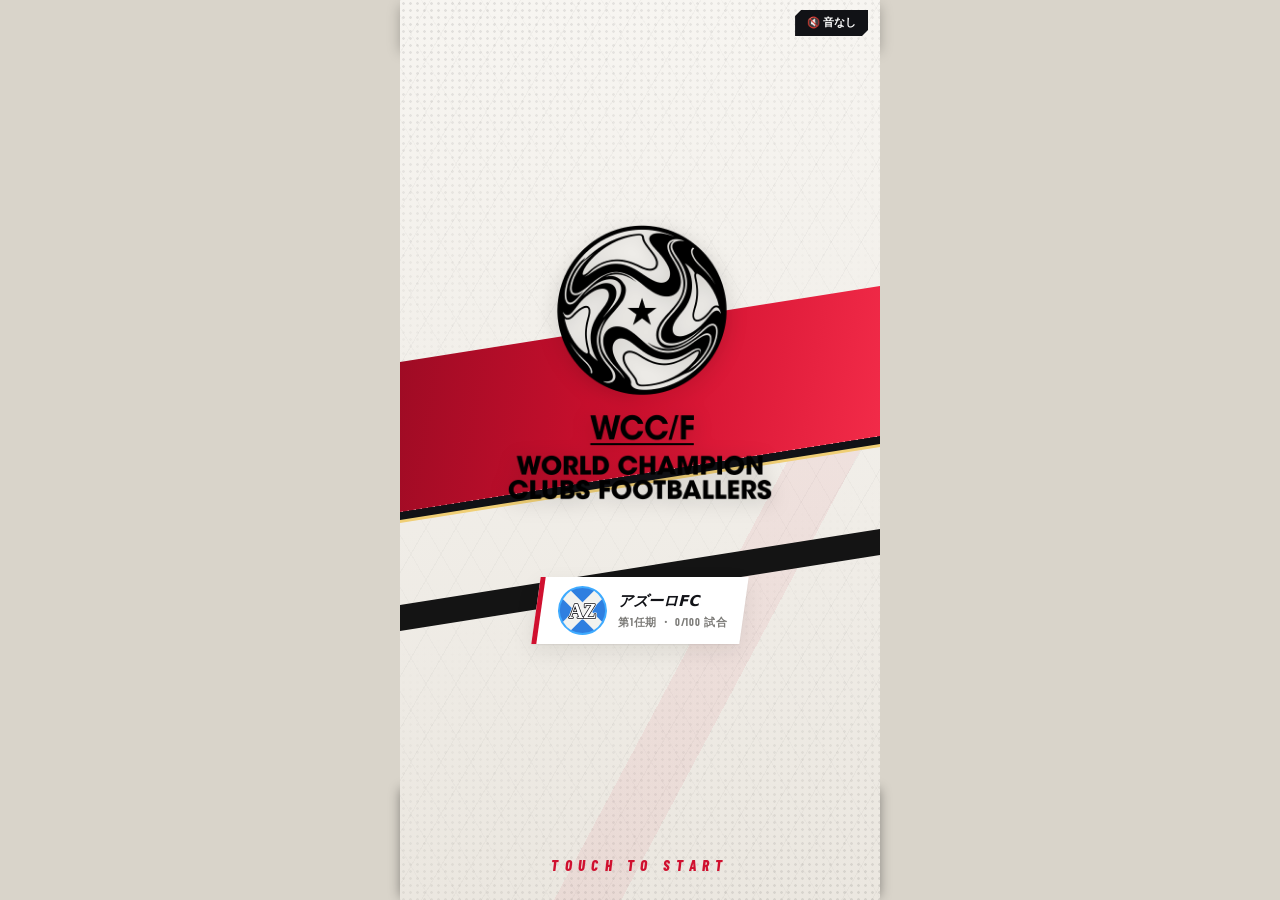
==== index.html @ 55a05cfe "チュートリアル: 初めての場面で秘書が案内する(クラブハウス)と、練習試合で試合中の操作を順に(docs/36) Co-Authored-By: Claude Opus 5.5 <noreply@an" ====
<!DOCTYPE html>
<html lang="ja">
<head>
<meta charset="UTF-8">
<meta name="viewport" content="width=device-width, initial-scale=1.0, maximum-scale=1.0, user-scalable=no, viewport-fit=cover">
<meta name="theme-color" content="#0e1320">
<meta name="apple-mobile-web-app-capable" content="yes">
<meta name="apple-mobile-web-app-status-bar-style" content="black-translucent">
<meta name="apple-mobile-web-app-title" content="wcc_f">
<link rel="manifest" href="manifest.webmanifest">
<link rel="apple-touch-icon" href="apple-touch-icon.png">
<link rel="icon" type="image/png" href="favicon.png">
<meta name="mobile-web-app-capable" content="yes">
<title>wcc_f</title>
<style>
@font-face{font-family:'Oswald';font-style:normal;font-weight:200 700;font-display:swap;src:url([data-uri]) format('woff2')}
@font-face{font-family:'Barlow Condensed';font-style:normal;font-weight:500;font-display:swap;src:url([data-uri]) format('woff2')}
@font-face{font-family:'Barlow Condensed';font-style:normal;font-weight:700;font-display:swap;src:url([data-uri]) format('woff2')}
@font-face{font-family:'Barlow Condensed';font-style:italic;font-weight:700;font-display:swap;src:url([data-uri]) format('woff2')}
@font-face{font-family:'Barlow Condensed';font-style:italic;font-weight:800;font-display:swap;src:url([data-uri]) format('woff2')}

/* wcc_f — 基本スタイル。スマホ縦持ち前提(上=試合映像 / 下=カード盤面) */
:root{
  --bg:#0a0d16; --surface:#0e1320; --panel:#161d2e; --line:#2a3550;
  --text:#eef1f6; --dim:#8b97b0; --accent:#f2c14e;
  --pitch1:#1f7a43; --pitch2:#1b6e3c; --chalk:rgba(255,255,255,.55);
  --gk:#d9a521; --df:#2f7fe0; --mf:#2fa866; --fw:#d8493c;
  --good:#7ee08f; --mid:#f2c14e; --bad:#ff7a6b;
  --f-num:"Oswald","Arial Narrow","Helvetica Neue",system-ui,sans-serif;   /* 英字と数字の書体(ブラック × レッドは neon.css で Barlow に) */
}
*{box-sizing:border-box;-webkit-tap-highlight-color:transparent}
html,body{height:100%;margin:0;background:var(--bg);color:var(--text);overflow:hidden;
  overscroll-behavior:none;touch-action:manipulation;
  -webkit-user-select:none;user-select:none;-webkit-touch-callout:none;
  font-family:system-ui,-apple-system,"Hiragino Sans","Noto Sans JP",sans-serif}
#app{position:relative;height:100vh;height:100dvh;max-width:480px;margin:0 auto;
  display:flex;flex-direction:column;background:var(--surface);
  padding:env(safe-area-inset-top) 0 env(safe-area-inset-bottom)}

/* ---- スコア帯(中継風) ---- */
#hud{flex:0 0 46px;display:flex;align-items:center;justify-content:space-between;gap:8px;padding:0 8px;
  background:linear-gradient(180deg,#1a2236,#0a0e18);border-bottom:2px solid #c9a23a;box-shadow:0 2px 8px rgba(0,0,0,.5)}
#hud .sb{display:flex;align-items:center;gap:6px;height:32px;padding:0 10px 0 6px;
  background:linear-gradient(180deg,#232c44,#121827);border:1px solid #3a4562;transform:skewX(-10deg)}
#hud .sb>*{transform:skewX(10deg)}
#hud .em{display:block;width:22px;height:26px}
#hud .tn{font-size:14px;font-weight:900;font-style:italic;letter-spacing:.06em}
#hudScore{min-width:58px;text-align:center;font-size:20px;font-weight:900;font-variant-numeric:tabular-nums;
  padding:0 6px;color:#101726;background:linear-gradient(180deg,#ffe28a,#d9a52e);border-radius:2px}
#hud .clk{display:flex;flex-direction:column;align-items:flex-end;line-height:1.1;min-width:0}
#hudComp{font-size:9px;color:var(--dim);max-width:120px;white-space:nowrap;overflow:hidden;text-overflow:ellipsis}
#hudClock{font-size:16px;font-weight:900;font-style:italic;color:#ffe28a;font-variant-numeric:tabular-nums}

/* ---- 試合映像 ---- */
#viewWrap{position:relative;flex:0 0 auto;width:100%;height:clamp(110px,19dvh,160px);background:var(--pitch1)}
#view{position:absolute;inset:0;width:100%;height:100%;display:block}
#flash{position:absolute;inset:0;display:flex;flex-direction:column;align-items:center;justify-content:center;
  pointer-events:none;opacity:0;background:radial-gradient(ellipse at center,rgba(0,0,0,.25),rgba(0,0,0,.65));transition:opacity .18s}
#flash.on{opacity:1}
#flash b{font-size:58px;font-weight:900;font-style:italic;letter-spacing:.04em;line-height:1;
  background:linear-gradient(180deg,#fff 10%,#ffe28a 45%,#d9a52e 70%);-webkit-background-clip:text;background-clip:text;color:transparent;
  filter:drop-shadow(0 4px 0 rgba(0,0,0,.55));animation:goalIn .5s cubic-bezier(.2,1.6,.4,1)}
#flash:not(.mine) b{background:linear-gradient(180deg,#fff 10%,#c9d3e6 60%,#8b97b0);-webkit-background-clip:text;background-clip:text}
#flash i{margin-top:6px;font-style:normal;font-size:20px;font-weight:900;padding:2px 14px;background:rgba(0,0,0,.6);
  border-left:4px solid #f2c14e;transform:skewX(-10deg);animation:slideIn .45s .15s both}
#flash small{margin-top:4px;font-size:11px;color:#ffe28a;letter-spacing:.2em}
@keyframes goalIn{from{transform:scale(2.4);opacity:0}to{transform:scale(1);opacity:1}}
@keyframes slideIn{from{transform:translateX(-60px) skewX(-10deg);opacity:0}to{transform:skewX(-10deg);opacity:1}}

#ticker{flex:0 0 28px;line-height:28px;padding:0 12px;font-size:12.5px;font-weight:700;color:#fff;
  background:linear-gradient(90deg,#05070d,#151c2c 70%,#0b0f1a);border-left:4px solid #c9a23a;border-bottom:1px solid #000;
  white-space:nowrap;overflow:hidden;text-overflow:ellipsis}
#ticker.goal{color:var(--accent);font-weight:700}

/* ---- カード盤面 ---- */
/* 筐体と同じ縦向き(下=自陣・上=敵陣)。右に控えの列(→docs/07 §7.11) */
#deck{position:relative;flex:1 1 auto;min-height:220px;display:flex;align-items:stretch}
#board{position:relative;flex:1 1 auto;min-width:0;touch-action:none;overflow:hidden;
  background:repeating-linear-gradient(180deg,var(--pitch1) 0 12.5%,var(--pitch2) 12.5% 25%)}
#boardLines{position:absolute;inset:6px;border:2px solid var(--chalk);pointer-events:none}
#boardLines::before{content:"";position:absolute;top:50%;left:0;right:0;border-top:2px solid var(--chalk)}
/* ペナルティエリア。位置は board.js が TUNING.rule から決める(判定と同じ値) */
.pa{position:absolute;border:2px solid var(--chalk);pointer-events:none}
#paOwn{bottom:6px;border-bottom:0;background:rgba(255,255,255,.06)}
#paOpp{top:6px;border-top:0}
#cards{position:absolute;inset:0}
#board.kpmode .cd{box-shadow:0 0 0 2px var(--accent),0 2px 5px rgba(0,0,0,.45)}
#board.kpmode{outline:2px solid var(--accent);outline-offset:-2px}
.cd{position:absolute;width:40px;height:52px;margin:-26px 0 0 -20px;border-radius:5px;
  background:var(--mf);border:1.5px solid rgba(255,255,255,.85);color:#fff;text-align:center;
  box-shadow:0 2px 5px rgba(0,0,0,.45);touch-action:none;overflow:hidden;
  display:flex;flex-direction:column;align-items:center;will-change:left,top}
.cd.gk{background:var(--gk)} .cd.df{background:var(--df)} .cd.mf{background:var(--mf)} .cd.fw{background:var(--fw)}
.cd.drag{z-index:5;transform:scale(1.14);box-shadow:0 8px 16px rgba(0,0,0,.55)}
.cd.hasball{border-color:var(--accent);box-shadow:0 0 0 2px var(--accent),0 2px 5px rgba(0,0,0,.45)}
.cd.drop{box-shadow:0 0 0 3px #fff,0 2px 5px rgba(0,0,0,.45)}
.cd .rl{font-size:9.5px;font-weight:800;line-height:13px;width:100%;background:rgba(0,0,0,.42);font-style:normal}
.cd .rl.a0{color:var(--good)} .cd .rl.a1{color:var(--mid)} .cd .rl.a2{color:var(--bad)}
.cd .no{font-size:17px;font-weight:800;line-height:19px;font-style:normal}
.cd .nm{font-size:8px;line-height:10px;text-decoration:none;white-space:nowrap;max-width:38px;overflow:hidden}
.cd .stm{position:absolute;left:3px;right:3px;bottom:2px;height:5px;background:rgba(0,0,0,.45);border-radius:2px}
.cd .stm em{display:block;height:100%;background:var(--good);border-radius:2px}
.cd .stm em.low{background:var(--bad)} .cd .stm em.midv{background:var(--mid)}

/* ---- 控え ---- */
#bench{flex:0 0 52px;display:flex;flex-direction:column;align-items:center;justify-content:flex-start;gap:6px;
  padding:6px 0;background:var(--panel);border-left:1px solid var(--line);touch-action:none;overflow:hidden}
#bench .cd{position:relative;margin:0;left:auto;top:auto;flex:0 0 52px}
#bench .cd.used{opacity:.25;filter:grayscale(1)}
#bench .lbl{font-size:10px;color:var(--dim);letter-spacing:.2em}

/* ---- 盤面のカードの印 ---- */
.cd.tired{filter:none}   /* 試合中の疲れは下の体力のバーで(色だけに頼らない。→docs/14 §14.81) */
.cd.tired .stm{outline:1px solid var(--bad)}
.cd .kpm{display:none;position:absolute;right:-1px;top:13px;font-size:7.5px;line-height:10px;padding:0 2px;
  background:var(--accent);color:#201400;border-radius:2px 0 0 2px}
.cd.iskp .kpm{display:block}
.cd.iskp{border-color:var(--accent)}
.cd .ycm{display:none;position:absolute;left:2px;top:15px;width:6px;height:9px;background:#ffd84a;border-radius:1px}
.cd.booked .ycm{display:block}

/* ---- カードの詳細 ---- */
/* 重ね(#ov)より上に出す。キックオフ前のダイアログが出ていても詳細とKPを触れる */
#info{position:absolute;inset:8px 14px;z-index:20;border-radius:10px;box-shadow:0 10px 30px rgba(0,0,0,.55);display:none;flex-direction:column;justify-content:space-between;
  padding:10px 12px;background:rgba(10,14,24,.96);z-index:30;font-size:11.5px}
#info .roles b.hi{color:var(--good)} #info .roles b.md{color:var(--mid)} #info .roles b.lo{color:var(--bad)}
#info.on{display:flex}
#info h2{margin:0 0 4px;font-size:15px;display:flex;align-items:center;gap:6px}
#info .pos{font-size:10.5px;padding:2px 6px;border-radius:3px;color:#fff}
#info .pos.gk{background:var(--gk)} #info .pos.df{background:var(--df)}
#info .pos.mf{background:var(--mf)} #info .pos.fw{background:var(--fw)}
#info .kpt{font-size:10.5px;padding:2px 6px;border-radius:3px;background:var(--accent);color:#201400}
#info .yct{font-size:10.5px;padding:2px 6px;border-radius:3px;background:#ffd84a;color:#201400}
#info .roles{color:var(--dim);margin-bottom:6px}
#info .sts{display:grid;grid-template-columns:repeat(6,1fr);gap:4px 8px}
#info .st{display:grid;grid-template-columns:1fr;justify-items:start}
#info .st i{font-style:normal;color:var(--dim);font-size:10.5px;white-space:nowrap}
#info .st b{font-size:13px;font-variant-numeric:tabular-nums}
#info .st em{width:100%;height:3px;background:#263049;border-radius:2px}
#info .st u{display:block;height:100%;background:var(--accent);border-radius:2px}
#info .skl{margin-top:5px;line-height:1.4;color:var(--text)}
#info .skl b{color:var(--accent)}
#info .row{display:flex;gap:8px;justify-content:flex-end}
#info .btn{height:34px;font-size:13px}
#info .btn:disabled{opacity:.45}

/* ---- 連携の線 ---- */
#links{position:absolute;inset:0;width:100%;height:100%;pointer-events:none}
.lk{stroke:rgba(255,255,255,.55);stroke-width:1.5;stroke-linecap:round}
.lk2{stroke:rgba(255,255,255,.9);stroke-width:3}
.lk3{stroke:#f2c14e;stroke-width:4.5}

/* ---- いま有効なスタイル ---- */
#stylebar{flex:0 0 22px;display:flex;justify-content:space-between;align-items:center;gap:8px;
  padding:0 10px;font-size:10.5px;color:var(--dim);background:#101726;white-space:nowrap;overflow:hidden}
#stylebar span{overflow:hidden;text-overflow:ellipsis}
#stylebar #styH{color:var(--text)}
.rk{display:inline-block;min-width:14px;padding:0 3px;border-radius:3px;text-align:center;
  font-weight:800;font-size:10px;color:#101726;background:#8b97b0}
.rkB{background:#7ec8e0} .rkA{background:#f2c14e} .rkS{background:#ff8a5c}
#info .sty{margin-top:4px;line-height:1.5}
#info .sty i{font-style:normal;color:var(--dim);font-size:10.5px}
#info .sty .get{color:var(--good)} #info .sty .lose{color:var(--bad)}

/* ---- 操作の台(左に十字の戦術ボタン、右に SHOOT / KEEPER。→docs/04 §4.9b) ---- */
#pad{flex:0 0 auto;display:grid;grid-template-columns:auto 1fr auto;align-items:center;gap:8px;
  padding:6px 10px calc(env(safe-area-inset-bottom) + 6px);background:#0b0f1a;border-top:1px solid var(--line)}
#pad .cross{display:grid;grid-template-columns:repeat(3,52px);grid-template-rows:repeat(3,30px);gap:3px}
#pad .tac{height:auto;min-width:0;padding:0;font-size:10.5px;line-height:1.1;white-space:nowrap;border-radius:6px}
#pad .tac.up{grid-area:1/2} #pad .tac.lf{grid-area:2/1} #pad .tac.md{grid-area:2/2;border-radius:50%}
#pad .tac.rt{grid-area:2/3} #pad .tac.dn{grid-area:3/2}
#pad .tac.on{background:var(--accent);color:#201400;border-color:#fff}
#pad .mid{display:flex;flex-direction:column;align-items:center;gap:4px;min-width:0}
#pad .mid .pr{display:flex;gap:4px}
#pad .mid .btn{height:30px;min-width:40px;padding:0 8px;font-size:13px}
#pad .mid .btn-kp{width:100%;max-width:92px}
#pad .act{display:flex;flex-direction:column;align-items:center;gap:6px}
.btn{height:40px;min-width:48px;padding:0 12px;border-radius:8px;border:1px solid var(--line);
  background:var(--panel);color:var(--text);font-size:15px;font-weight:700;font-family:inherit}
.btn:active{filter:brightness(1.3)}
.btn-kp{border-color:var(--accent);color:var(--accent)}
.btn-kp.on{background:var(--accent);color:#201400}
/* 筐体の丸い大きなボタン */
.btn-shoot,.btn-keeper{width:64px;height:44px;min-width:0;padding:0;border-radius:22px;font-size:10.5px;letter-spacing:.08em;color:#fff}
.btn-shoot{background:#b3261e;border-color:#e2584f}
.btn-shoot.armed{background:#f2c14e;color:#201400;border-color:#fff}
.btn-keeper{background:#1d5fbf;border-color:#5a92e6}
.btn-keeper.on{background:#f2c14e;color:#201400;border-color:#fff}
.btn-main{background:var(--accent);color:#201400;border:0;min-width:180px;height:46px;font-size:15px}
#subInfo{font-size:10.5px;color:var(--dim)}

/* ---- クラブハウス ---- */
#club{position:absolute;inset:0;display:none;flex-direction:column;gap:10px;z-index:40;overflow-y:auto;
  -webkit-overflow-scrolling:touch;background:var(--surface);
  padding:calc(env(safe-area-inset-top) + 10px) 12px calc(env(safe-area-inset-bottom) + 16px)}
#club.on{display:flex}
#club .chd{display:flex;align-items:flex-end;gap:14px;padding:4px 2px 8px;border-bottom:1px solid var(--line)}
#club .chd>div:first-child{flex:1;min-width:0}
#club .chd b{display:block;font-size:20px;white-space:nowrap;overflow:hidden;text-overflow:ellipsis}
#club .chd small{display:block;font-size:10.5px;color:var(--dim)}
#club .chd .num{text-align:right}
#club .chd .num b{font-size:20px;font-variant-numeric:tabular-nums}
#club .chd .num i{font-style:normal;font-size:10.5px;color:var(--dim)}
#club .card{background:var(--panel);border:1px solid var(--line);border-radius:12px;padding:12px}
#club h3{margin:0 0 8px;font-size:13px;color:var(--accent);display:flex;align-items:baseline;gap:8px}
#club h3 small{font-size:10.5px;color:var(--text);font-weight:400}
#club p{margin:4px 0;font-size:13px}
#club .dim{color:var(--dim);font-size:11.5px}
#club ul{margin:6px 0 0;padding-left:18px;font-size:11.5px;line-height:1.6}
#club .sc2{font-size:15px;text-align:center;margin:2px 0 4px}
#club .sc2 b{font-size:28px;font-variant-numeric:tabular-nums;margin:0 8px}
#club .opp{display:flex;gap:10px;align-items:center;margin:6px 0 10px}
#club .opp .chip{flex:0 0 12px;height:44px;border-radius:3px}
#club .opp b{display:block;font-size:15px}
#club .opp small{display:block;font-size:10.5px;color:var(--dim)}
#club .btn-main{display:block;width:100%;margin-top:6px}
.btn-sub{display:block;width:100%;height:36px;margin-top:8px;font-size:13px;font-weight:400;color:var(--dim)}
#club .tbl{width:100%;border-collapse:collapse;font-size:11.5px;font-variant-numeric:tabular-nums}
#club .tbl th{font-weight:400;color:var(--dim);font-size:10.5px;text-align:right;padding:2px 3px}
#club .tbl td{text-align:right;padding:4px 3px;border-top:1px solid var(--line)}
#club .tbl .nm2{text-align:left;max-width:150px;overflow:hidden;text-overflow:ellipsis;white-space:nowrap}
#club .tbl tr.me td{color:var(--accent);font-weight:700}
#club .cups td:first-child{text-align:left;width:26px}
#club .cups tr.st-won td{color:var(--accent)} #club .cups tr.st-out td,#club .cups tr.st-quit td{color:var(--dim)}
#club .cups tr.st-in td{color:var(--good)}
.gr{display:inline-block;min-width:16px;padding:0 4px;margin-right:4px;border-radius:3px;text-align:center;
  font-size:10px;font-weight:800;color:#101726;background:#8b97b0}
.grC{background:#7ec8e0} .grB{background:#7ee08f} .grA{background:#f2c14e} .grS{background:#ff8a5c}
#club .cft{padding-top:4px}
#club .set .btn-sub{text-align:center}
#club .file{display:flex;align-items:center;justify-content:center;position:relative;overflow:hidden;cursor:pointer}
#club .file input{position:absolute;inset:0;opacity:0;cursor:pointer}
#club .lnk{background:none;border:0;color:var(--dim);font-size:10.5px;text-decoration:underline;font-family:inherit}
#club .cp{width:100%;height:90px;margin-top:6px;font-size:10.5px;background:#0b0f1a;color:var(--text);
  border:1px solid var(--line);border-radius:6px}
/* ---- カード ---- */
#club .tabs.t5 .tab{height:32px;font-size:11.5px}
#club .kgrid{display:grid;grid-template-columns:repeat(4,1fr);gap:6px;margin-top:8px}
.kc{position:relative;border-radius:7px;padding:4px 4px 5px;overflow:hidden;cursor:pointer;
  border:1.5px solid #9aa4b8;background:#eef1f6;color:#1a2030;line-height:1.2}
.kc .kr{font-size:8px;font-weight:800;letter-spacing:.05em;opacity:.8}
.kc .kp{position:absolute;right:3px;top:3px;font-size:8px;font-weight:800;padding:0 3px;border-radius:2px;color:#fff;background:var(--mf)}
.kc .kp.gk{background:var(--gk)} .kc .kp.df{background:var(--df)} .kc .kp.fw{background:var(--fw)}
.kc .kn{font-size:11px;font-weight:700;margin-top:3px;white-space:nowrap;overflow:hidden;text-overflow:ellipsis}
.kc .kn b{margin-right:3px}
.kc .kcl{font-size:8px;opacity:.7;white-space:nowrap;overflow:hidden;text-overflow:ellipsis}
.kc .ksk{font-size:8.5px;margin-top:2px;white-space:nowrap;overflow:hidden;text-overflow:ellipsis}
.kc .kcnt{position:absolute;right:3px;bottom:2px;font-style:normal;font-size:9px;font-weight:800}
.kc.on{box-shadow:0 0 0 2px var(--accent)}
.kc.r-B{background:#1b1f28;color:#e8ebf2;border-color:#b9c0cc}
.kc.r-K{background:linear-gradient(135deg,#2b2347,#1d3a4a 40%,#463062 70%,#1f2a4a);color:#f2eefc;border-color:#c6a8ff}
.kc.r-L{background:linear-gradient(160deg,#3a2c08,#151006 60%,#3a2c08);color:#ffe7a3;border-color:#f2c14e}
.kc.r-K .kr{color:#c6a8ff} .kc.r-L .kr{color:#f2c14e}
.kc-m{padding:8px 9px 9px}
.kc-m .kr{font-size:10px} .kc-m .kn{font-size:16px} .kc-m .kcl{font-size:10px}
.kc-m .kst{display:flex;gap:8px;margin-top:5px;font-size:9.5px;opacity:.85}
.kc-m .kst b{margin-left:2px;font-size:12px}
.kc-m .ksk{font-size:11px;margin-top:4px} .kc-m .ksy{font-size:10px;opacity:.8}
#club .pay{margin:8px 0}
#club .pay small{display:block;font-size:10.5px;color:var(--dim);margin-bottom:4px}
#club .pay .new{color:#201400;background:var(--accent);padding:0 4px;border-radius:3px;font-size:10.5px}
#club .kdet{display:grid;grid-template-columns:120px 1fr;gap:8px;margin:8px 0}
#club .kdet .kst{display:none}
#club .kinfo{font-size:10.5px}
#club .kinfo .sts{display:grid;grid-template-columns:1fr 1fr 1fr;gap:3px 8px}
#club .kinfo .st{display:grid;grid-template-columns:1fr auto;align-items:baseline}
#club .kinfo .st i{font-style:normal;color:var(--dim);font-size:10.5px}
#club .kinfo .st b{font-size:11.5px}
#club .kinfo .st em{grid-column:1/3;height:2px;background:#263049}
#club .kinfo .st u{display:block;height:100%;background:var(--accent)}
#club .kinfo p{margin:5px 0;font-size:10.5px}
#club .kinfo .get{color:var(--good)} #club .kinfo .lose{color:var(--bad)}
#club .hint{color:var(--accent);font-size:11.5px}
#club .sq tr{cursor:pointer} #club .sq tr.sel td{background:#2a2412}
#club .tend .ttl{text-align:center;margin:6px 0 10px;padding:12px 8px;border-radius:10px;
  background:linear-gradient(180deg,#2a2412,#161d2e);border:1px solid var(--accent)}
#club .tend .ttl small{display:block;font-size:10.5px;color:var(--dim)}
#club .tend .ttl b{display:block;font-size:28px;color:var(--accent);letter-spacing:.08em;margin:2px 0}
#club .tend .ttl i{display:block;font-style:normal;font-size:10.5px;color:var(--dim)}
#club .tend .sal{display:flex;gap:8px;margin:8px 0}
#club .tend .sal div{flex:1;text-align:center;padding:6px;border-radius:8px;background:#101726}
#club .tend .sal small{display:block;font-size:10.5px;color:var(--dim)}
#club .tend .sal b{font-size:20px;font-variant-numeric:tabular-nums}
#club .tend .sal i{font-style:normal;font-size:10.5px;color:var(--dim)}
#club .tend .sal .up{display:inline-block;margin-left:4px;padding:0 4px;border-radius:3px;background:var(--good);color:#101726;font-size:10.5px}
#club h4{margin:10px 0 4px;font-size:11.5px;color:var(--accent)}
#club .fol{list-style:none;padding:0;margin:0}
#club .fol li{padding:5px 0;border-top:1px solid var(--line);font-size:11.5px}
#club .fol li b{margin-right:6px}
#club .fol small{color:var(--dim)}

/* ---- 育成 ---- */
#club .btn-main:disabled{opacity:.45}
#club .trs{display:grid;grid-template-columns:1fr 1fr;gap:8px}
#club .tr{display:block;text-align:left;padding:9px 10px;border-radius:9px;border:1px solid var(--line);
  background:var(--panel);color:var(--text);font-family:inherit}
#club .tr b{display:block;font-size:13px}
#club .tr small{display:block;font-size:10.5px;color:var(--dim);margin-top:3px;line-height:1.4}
#club .tr.sp{border-color:var(--accent);background:#2a2412}
#club .tr.sp b{color:var(--accent)}
#club .tabs{display:flex;gap:6px;margin-bottom:8px}
#club .tabs.t4 .tab{font-size:11.5px}
#club .ints{display:flex;gap:6px;margin-bottom:6px}
#club .ints .tab{flex:1;height:44px;border-radius:9px;border:1px solid var(--line);background:var(--panel);
  color:var(--text);font-size:13px;font-weight:700;font-family:inherit}
#club .ints .tab small{display:block;font-size:10.5px;color:var(--dim);font-weight:400}
#club .ints .tab.on{border-color:var(--accent);color:var(--accent)}
#club .warn{color:var(--bad)}
#club .sq .fat{font-size:10.5px;color:var(--dim);text-align:right}
#club .sq .age{font-size:10.5px;color:var(--dim)}
#club .sq .fat.warn{color:var(--bad)}
#club .tab{flex:1;height:44px;border-radius:9px;border:1px solid var(--line);background:var(--panel);
  color:var(--text);font-size:13px;font-weight:700;font-family:inherit}
#club .tab small{display:block;font-size:10.5px;color:var(--dim);font-weight:400}
#club .tab.on{border-color:var(--accent);color:var(--accent)}
#club .chips{display:grid;grid-template-columns:1fr 1fr 1fr 1fr;gap:5px;margin:6px 0}
#club .chipb{position:relative;padding:5px 2px 4px;border-radius:7px;border:1.5px solid transparent;color:#fff;
  font-size:10.5px;font-family:inherit;line-height:1.25;white-space:nowrap;overflow:hidden;background:var(--mf)}
#club .chipb.gk{background:var(--gk)} #club .chipb.df{background:var(--df)} #club .chipb.fw{background:var(--fw)}
#club .chipb i{font-style:normal;font-weight:800;margin-right:3px}
#club .chipb small{display:block;font-size:10.5px;opacity:.85}
#club .chipb.on{border-color:#fff;box-shadow:0 0 0 2px var(--accent)}
#club .sign{display:inline-block;margin-left:3px;padding:0 3px;border-radius:3px;font-size:10.5px;
  background:var(--accent);color:#201400}
#club .ask{margin-top:8px;padding-top:8px;border-top:1px solid var(--line)}
#club .ask .hint{color:var(--accent)}
#club .ask .ch{display:block;width:100%;margin-top:6px;font-size:13px}
#club .msg{border-color:var(--accent)}
#club .sq td{padding:3px 2px;font-size:10.5px}
#club .sq .pos{display:inline-block;font-style:normal;font-size:10.5px;padding:1px 4px;border-radius:3px;color:#fff;background:var(--mf)}
#club .sq .pos.gk{background:var(--gk)} #club .sq .pos.df{background:var(--df)} #club .sq .pos.fw{background:var(--fw)}
#club .sq tr.bn td{opacity:.6}
#club .sq .st5{color:var(--accent);font-size:9.5px;letter-spacing:-1px;white-space:nowrap;text-align:left}
#club .sq .st5.sp{color:#7ec8e0}
#club .sq .st5 em{display:block;height:2px;background:#263049;margin-top:1px}
#club .sq .st5 u{display:block;height:100%;background:var(--accent)}
#club .sq .mot{font-size:10.5px;white-space:nowrap}
#club .mot.m1{color:var(--bad)} #club .mot.m2{color:var(--mid)} #club .mot.m3{color:var(--text)} #club .mot.m4{color:var(--good)}
#club .kpt{font-size:10.5px;padding:1px 4px;border-radius:3px;background:var(--accent);color:#201400}
#club .graph div{display:grid;grid-template-columns:76px 1fr 44px;align-items:center;gap:6px;font-size:11px;margin:3px 0}
#club .graph em{position:relative;height:6px;background:#263049;border-radius:3px}
#club .graph em::after{content:"";position:absolute;left:50%;top:-2px;bottom:-2px;border-left:1px solid var(--dim)}
#club .graph u{position:absolute;top:0;bottom:0;background:var(--good);border-radius:3px}
#club .graph u.neg{background:var(--bad)}
#club .graph b{text-align:right;font-variant-numeric:tabular-nums}
#info .stars{font-size:10px;color:var(--accent);font-weight:400}

/* ---- 重ね ---- */
#ov{position:absolute;inset:0;display:none;align-items:center;justify-content:center;
  background:rgba(5,8,14,.74);z-index:20}
#ov.on{display:flex}
#ovBox{width:82%;padding:22px 18px;border-radius:14px;background:var(--panel);
  border:1px solid var(--line);text-align:center}
#ovTitle{margin:0 0 10px;font-size:20px;letter-spacing:.08em}
#ovBody{font-size:13px;color:var(--dim);line-height:1.7;margin-bottom:16px}
#ovBody b{color:var(--text);font-size:30px;display:block;margin:4px 0 8px;font-variant-numeric:tabular-nums}
#ovBody table{width:100%;border-collapse:collapse;color:var(--text);font-size:13px}
#ovBody td{padding:3px 0;font-variant-numeric:tabular-nums}
#ovBody td:nth-child(2){color:var(--dim);font-size:10.5px}

/* =========================================================================
   筐体らしさ(→docs/07)
   ========================================================================= */
/* ---- 筐体のボタン(盛り上がり、押すと沈む) ---- */
#pad .tac{background:linear-gradient(180deg,#2c3754,#141b2b);border:1px solid #46557a;
  box-shadow:0 3px 0 #05070d,inset 0 1px 0 rgba(255,255,255,.18);transition:transform .05s}
#pad .tac:active{transform:translateY(2px);box-shadow:0 1px 0 #05070d,inset 0 1px 0 rgba(255,255,255,.1)}
#pad .tac.on{background:linear-gradient(180deg,#ffe28a,#d9a52e);box-shadow:0 3px 0 #6e4f0e,0 0 12px rgba(242,193,78,.6)}
.btn-shoot{background:radial-gradient(circle at 50% 35%,#ff6a5c,#b3261e 60%,#7a1712);border:2px solid #ff9a8f;
  border-radius:24px;box-shadow:0 4px 0 #4a0c09,0 0 14px rgba(255,80,60,.45);font-style:italic;font-weight:900}
.btn-shoot:active{transform:translateY(3px);box-shadow:0 1px 0 #4a0c09}
#ovBox{background:linear-gradient(180deg,rgba(30,38,60,.96),rgba(12,16,28,.96));border:1px solid #46557a;
  border-top:3px solid #c9a23a;box-shadow:0 10px 30px rgba(0,0,0,.6)}
#ovTitle{font-style:italic;font-weight:900;font-size:28px;background:linear-gradient(180deg,#fff,#ffe28a 60%,#d9a52e);
  -webkit-background-clip:text;background-clip:text;color:transparent}

/* ---- 場面の層 ---- */
#scene{position:absolute;inset:0;z-index:60;display:none;overflow:hidden;color:#fff;
  padding:calc(env(safe-area-inset-top) + 12px) 16px calc(env(safe-area-inset-bottom) + 16px)}
#scene.on{display:flex;flex-direction:column;align-items:center;justify-content:center}
#scene .wipe{position:absolute;top:-10%;bottom:-10%;left:0;width:140%;z-index:5;pointer-events:none;
  background:linear-gradient(90deg,transparent,#c9a23a 20%,#ffe28a 50%,#c9a23a 80%,transparent);
  transform:translateX(-140%) skewX(-18deg);animation:wipe .55s ease-in forwards}
@keyframes wipe{to{transform:translateX(120%) skewX(-18deg)}}
#scene .touch{position:absolute;bottom:calc(env(safe-area-inset-bottom) + 26px);font-size:15px;font-weight:900;
  font-style:italic;letter-spacing:.3em;color:#ffe28a;animation:blink 1.1s infinite}
#scene .touch.sm{font-size:11px;bottom:calc(env(safe-area-inset-bottom) + 12px)}
@keyframes blink{50%{opacity:.25}}

/* タイトル */
.sc-title{background:radial-gradient(ellipse at 50% 28%,#1f4a86 0%,#0b1430 50%,#04060c 100%)}
.sc-title .beams{position:absolute;inset:0;pointer-events:none}
.sc-title .beams i{position:absolute;top:-20%;width:16%;height:90%;opacity:.16;transform-origin:50% 0;
  background:linear-gradient(180deg,#fff,transparent);animation:sway 6s ease-in-out infinite alternate}
.sc-title .beams i:nth-child(1){left:6%;transform:rotate(-24deg)} .sc-title .beams i:nth-child(2){left:30%;transform:rotate(-8deg);animation-delay:-2s}
.sc-title .beams i:nth-child(3){left:54%;transform:rotate(8deg);animation-delay:-4s} .sc-title .beams i:nth-child(4){left:78%;transform:rotate(24deg);animation-delay:-1s}
@keyframes sway{from{margin-left:-4%}to{margin-left:4%}}
.sc-title .logo{text-align:center;margin-top:-60px;animation:logoIn .9s cubic-bezier(.2,1.4,.4,1) .2s both}
.sc-title .logo b{display:block;font-size:76px;font-weight:900;font-style:italic;letter-spacing:-.02em;line-height:1;
  background:linear-gradient(180deg,#fff 5%,#ffe28a 45%,#c9902a 70%,#fff3c4 90%);-webkit-background-clip:text;background-clip:text;color:transparent;
  filter:drop-shadow(0 5px 0 rgba(0,0,0,.6)) drop-shadow(0 0 18px rgba(242,193,78,.35))}
.sc-title .logo b span{color:#5fd3ff;-webkit-text-fill-color:#5fd3ff}
.sc-title .logo small{display:block;margin-top:8px;font-size:11.5px;font-weight:900;letter-spacing:.45em;color:#bcd2f2}
@keyframes logoIn{from{transform:scale(.4);opacity:0}to{transform:scale(1);opacity:1}}
.sc-title .club{display:flex;align-items:center;gap:10px;margin-top:40px;padding:8px 16px;background:rgba(0,0,0,.45);
  border:1px solid rgba(242,193,78,.4);transform:skewX(-8deg)}
.sc-title .club>*{transform:skewX(8deg)}
.sc-title .club b{display:block;font-size:15px;font-style:italic} .sc-title .club small{font-size:10.5px;color:#bcd2f2}
.sc-title .snd{position:absolute;right:12px;top:calc(env(safe-area-inset-top) + 10px);background:rgba(0,0,0,.45);
  border:1px solid #46557a;color:#fff;border-radius:16px;padding:5px 10px;font-size:10.5px}

/* 対戦カード */
.sc-vs{justify-content:space-between!important;padding-top:calc(env(safe-area-inset-top) + 8px)!important;
  background:linear-gradient(160deg,#141c30 0%,#0a0f1c 50%,#141c30 100%)}
.vs-band{width:100%;text-align:center;padding:8px 0;background:linear-gradient(90deg,transparent,rgba(201,162,58,.25),transparent);
  border-top:1px solid #c9a23a;border-bottom:1px solid #c9a23a;animation:fadeIn .4s .3s both}
.vs-band i{font-style:normal;font-size:11px;color:#bcd2f2;margin-right:8px}
.vs-band b{font-size:17px;font-style:italic;font-weight:900;color:#ffe28a} .vs-band em{font-style:normal;font-size:12px;margin-left:8px}
.vs-side{width:100%;display:flex;align-items:center;gap:14px;padding:14px 14px;position:relative;
  background:linear-gradient(90deg,var(--tc),transparent 85%);clip-path:polygon(0 0,100% 0,94% 100%,0 100%)}
.vs-side.away{flex-direction:row-reverse;text-align:right;background:linear-gradient(270deg,var(--tc),transparent 85%);
  clip-path:polygon(6% 0,100% 0,100% 100%,0 100%)}
.vs-side.home{animation:fromL .5s .45s cubic-bezier(.2,1.2,.4,1) both} .vs-side.away{animation:fromR .5s .75s cubic-bezier(.2,1.2,.4,1) both}
@keyframes fromL{from{transform:translateX(-110%)}to{transform:none}} @keyframes fromR{from{transform:translateX(110%)}to{transform:none}}
.vs-em{filter:drop-shadow(0 4px 6px rgba(0,0,0,.6))}
.vs-info{flex:1;min-width:0}
.vs-info>b{display:block;font-size:20px;font-weight:900;font-style:italic;text-shadow:0 2px 0 rgba(0,0,0,.6);
  white-space:nowrap;overflow:hidden;text-overflow:ellipsis}
.vs-info>small{display:block;font-size:11px;color:#ffe28a}
.vs-kp{margin-top:4px;font-size:12px;font-weight:700}
.vs-kp i{font-style:normal;font-size:9px;font-weight:900;padding:0 4px;margin-right:5px;background:#f2c14e;color:#201400}
.vs-kp em{display:block;font-style:normal;font-size:10px;color:#bcd2f2}
.ax{display:grid;grid-template-columns:repeat(3,1fr);gap:2px 8px;margin-top:6px}
.ax span{display:grid;grid-template-columns:22px 1fr;align-items:center;gap:3px;font-size:10.5px}
.ax i{font-style:normal;color:#bcd2f2} .ax em{height:4px;background:rgba(0,0,0,.45)}
.ax u{display:block;height:100%;background:linear-gradient(90deg,#5fd3ff,#ffe28a)}
.vs-side.away .ax span{grid-template-columns:1fr 22px} .vs-side.away .ax i{order:2} .vs-side.away .ax em{transform:scaleX(-1)}
.vs-mark{font-size:84px;font-weight:900;font-style:italic;line-height:1;letter-spacing:-.04em;
  background:linear-gradient(180deg,#fff,#ffe28a 50%,#d9a52e);-webkit-background-clip:text;background-clip:text;color:transparent;
  filter:drop-shadow(0 5px 0 rgba(0,0,0,.6));animation:vsIn .5s 1.1s cubic-bezier(.2,1.8,.4,1) both}
@keyframes vsIn{from{transform:scale(3) rotate(-12deg);opacity:0}to{transform:none;opacity:1}}
.vs-note{font-size:12px;color:#ffe28a;margin-bottom:28px}
@keyframes fadeIn{from{opacity:0}to{opacity:1}}

/* 結果 */
.sc-res{gap:10px;justify-content:flex-start!important;padding-top:calc(env(safe-area-inset-top) + 36px)!important}
.sc-res.r-win{background:radial-gradient(ellipse at 50% 20%,#7a5a12 0%,#2a1f08 45%,#07080c 100%)}
.sc-res.r-draw{background:radial-gradient(ellipse at 50% 20%,#24406b 0%,#0f1a2e 50%,#05070d 100%)}
.sc-res.r-lose{background:radial-gradient(ellipse at 50% 20%,#4a1414 0%,#1a0a0c 50%,#05070d 100%)}
.res-word{font-size:92px;font-weight:900;font-style:italic;line-height:1;letter-spacing:-.03em;
  background:linear-gradient(180deg,#fff 10%,#ffe28a 50%,#c9902a);-webkit-background-clip:text;background-clip:text;color:transparent;
  filter:drop-shadow(0 6px 0 rgba(0,0,0,.6));animation:vsIn .6s .35s cubic-bezier(.2,1.6,.4,1) both}
.r-lose .res-word{background:linear-gradient(180deg,#fff,#c9d3e6 55%,#7a8499);-webkit-background-clip:text;background-clip:text}
.r-draw .res-word{background:linear-gradient(180deg,#fff,#bfe6ff 55%,#5fa6d9);-webkit-background-clip:text;background-clip:text}
.res-score{display:flex;align-items:center;gap:16px;animation:fadeIn .4s .7s both}
.res-score .rs{display:flex;flex-direction:column;align-items:center;gap:2px;font-size:13px;font-style:italic;font-weight:900}
.res-score .rn{display:flex;align-items:center;gap:10px;font-size:54px;font-weight:900;font-variant-numeric:tabular-nums}
.res-score .rn i{font-style:normal;color:rgba(255,255,255,.5)}
.res-pso{font-size:14px;font-weight:900;color:#ffe28a}
.res-goals{display:flex;gap:24px;width:100%;justify-content:center;font-size:12px;animation:fadeIn .4s 1s both}
.res-goals ul{list-style:none;margin:0;padding:0;min-width:120px} .res-goals ul.a{text-align:right}
.res-goals li i{font-style:normal;color:#ffe28a;margin-right:6px}
.res-mvp{display:flex;align-items:center;gap:8px;padding:6px 14px;background:rgba(0,0,0,.45);border:1px solid #c9a23a;
  transform:skewX(-10deg);animation:fadeIn .4s 1.2s both}
.res-mvp>*{transform:skewX(10deg)}
.res-mvp i{font-style:normal;font-size:11px;font-weight:900;color:#201400;background:#f2c14e;padding:0 6px}
.res-mvp b{font-size:16px;font-style:italic} .res-mvp small{font-size:10px;color:#bcd2f2}
.res-lines{list-style:none;margin:6px 0 0;padding:8px 12px;width:100%;max-height:34%;overflow:auto;
  background:rgba(0,0,0,.4);border-left:3px solid #c9a23a;font-size:12px;line-height:1.7}
.res-lines li{animation:fadeIn .35s both} .res-lines li.hi{color:#ffe28a;font-weight:900}

/* カード排出 */
.sc-card{background:radial-gradient(ellipse at 50% 45%,#22304e 0%,#0b1020 55%,#030408 100%)}
.pk-head{text-align:center;margin-bottom:14px}
.pk-head b{display:block;font-size:30px;font-weight:900;font-style:italic;letter-spacing:.2em;color:#ffe28a}
.pk-head small{font-size:11px;color:#bcd2f2}
.pk-slot{position:relative;width:210px;height:300px;perspective:900px}
.pk-card{position:relative;width:100%;height:100%;cursor:pointer;z-index:2;animation:cardOut .7s cubic-bezier(.2,1.2,.4,1) both}
@keyframes cardOut{from{transform:translateY(80px) scale(.85);opacity:0}to{transform:none;opacity:1}}
.pk-in{position:absolute;inset:0;transform-style:preserve-3d;transition:transform .65s cubic-bezier(.3,1.3,.5,1)}
.pk-card.open .pk-in{transform:rotateY(180deg)}
.pk-back,.pk-front{position:absolute;inset:0;backface-visibility:hidden;-webkit-backface-visibility:hidden;border-radius:12px;overflow:hidden}
.pk-back{display:flex;align-items:center;justify-content:center;border:3px solid #c9a23a;
  background:repeating-linear-gradient(45deg,#14203a 0 10px,#0f1830 10px 20px);box-shadow:0 12px 30px rgba(0,0,0,.6)}
.pk-back b{font-size:40px;font-weight:900;font-style:italic;color:#ffe28a;text-shadow:0 3px 0 rgba(0,0,0,.6)}
.pk-back b span{color:#5fd3ff}
.pk-back i{position:absolute;inset:0;background:linear-gradient(115deg,transparent 30%,rgba(255,255,255,.25) 45%,transparent 60%);
  animation:sheen 2.2s infinite}
@keyframes sheen{from{transform:translateX(-100%)}to{transform:translateX(100%)}}
.pk-front{transform:rotateY(180deg)}
.pk-front .kc{position:absolute;inset:0;border-radius:12px;padding:16px 14px;display:flex;flex-direction:column;justify-content:flex-end}
.pk-front .kc .kr{position:absolute;top:12px;left:14px;font-size:13px}
.pk-front .kc .kp{top:12px;right:12px;font-size:12px;padding:1px 6px}
.pk-front .kc .kn{font-size:22px} .pk-front .kc .kcl{font-size:11px}
.pk-front .kc .kst{font-size:11px} .pk-front .kc .kst b{font-size:15px}
.pk-front .kc::before{content:"";position:absolute;left:50%;top:22%;width:46%;height:42%;transform:translateX(-50%);
  border-radius:50% 50% 40% 40%;background:radial-gradient(circle at 50% 30%,rgba(255,255,255,.22) 0 22%,transparent 23%),
  radial-gradient(ellipse at 50% 100%,rgba(255,255,255,.16) 0 55%,transparent 56%)}
.glow-K .pk-front .kc{background:linear-gradient(120deg,#2b2347,#1d3a4a,#463062,#1d4a3a,#2b2347);background-size:300% 300%;
  animation:holo 2.4s linear infinite;box-shadow:0 0 30px rgba(198,168,255,.6)}
@keyframes holo{to{background-position:300% 0}}
.glow-L .pk-front .kc{box-shadow:0 0 40px rgba(242,193,78,.85)}
.rays{position:absolute;left:50%;top:50%;width:560px;height:560px;margin:-280px 0 0 -280px;z-index:1;opacity:0;pointer-events:none;
  background:repeating-conic-gradient(from 0deg,rgba(255,226,138,.35) 0 8deg,transparent 8deg 22deg);
  -webkit-mask:radial-gradient(circle,#000 20%,transparent 65%);mask:radial-gradient(circle,#000 20%,transparent 65%)}
.glow-L .rays{opacity:1;animation:spin 8s linear infinite}
@keyframes spin{to{transform:rotate(360deg)}}
.pk-msg{margin-top:20px;text-align:center;font-size:13px;line-height:1.7;min-height:64px}
.pk-msg .rar{font-size:22px;font-style:italic} .pk-msg .rar.r-L{color:#ffe28a} .pk-msg .rar.r-K{color:#c6a8ff}
.pk-msg .rar.r-B{color:#e8ebf2} .pk-msg .rar.r-W{color:#bcd2f2}
.pk-msg .new{font-size:11px;color:#201400;background:#f2c14e;padding:0 6px;vertical-align:4px}
.pk-msg small{color:#ffe28a;letter-spacing:.2em;animation:blink 1.1s infinite;display:inline-block}

/* ---- 試合画面の触り心地(→docs/07 §7.11) ---- */
/* 控えをつまむと、指の上に浮いたカード(ゴースト)が付いてくる */
.cd.ghost{position:fixed;z-index:200;margin:-26px 0 0 -20px;transform:scale(1.25);pointer-events:none;
  box-shadow:0 12px 24px rgba(0,0,0,.55),0 0 0 2px #fff}
#bench .cd.lifted{opacity:.35}
#board.subbing .cd{transition:box-shadow .1s}
#board.subbing .cd.drop{transform:scale(1.18);z-index:6;box-shadow:0 0 0 3px #ffe28a,0 0 16px rgba(255,226,138,.9)}
/* 交代の確認 */
#subAsk{position:absolute;left:12px;right:12px;top:50%;transform:translateY(-50%);z-index:30;display:none;flex-direction:column;gap:10px;
  padding:14px;border-radius:10px;background:rgba(10,14,24,.95);color:#fff;box-shadow:0 10px 30px rgba(0,0,0,.6)}
#subAsk.on{display:flex}
#subAsk p{margin:0;display:flex;align-items:center;justify-content:center;gap:8px;flex-wrap:wrap;font-size:15px}
#subAsk small{width:100%;text-align:center;font-size:10.5px;letter-spacing:.2em;opacity:.7}
#subAsk .out{color:#ff9a8f} #subAsk .in{color:#8fe3a3} #subAsk i{font-style:normal;opacity:.7}
#subAsk .row{display:flex;gap:8px} #subAsk .row .btn{flex:1;min-width:0}
/* 倍速は上部(誤って押さないように) */
#hud .spd{flex:0 0 auto;height:28px;min-width:40px;padding:0 6px;font-size:12px;border-radius:6px}
/* 操作の台: 大きく、筐体のボタンらしく */
#pad .cross{grid-template-columns:repeat(3,60px);grid-template-rows:repeat(3,38px);gap:4px}
#pad .tac{font-size:11.5px;font-weight:800}
#pad .mid .btn{height:38px;min-width:56px;font-size:15px}
.btn-shoot,.btn-keeper{width:84px;height:58px;border-radius:29px;font-size:13px}

/* ---- ゴールのリプレイ(→docs/07 §7.12)。モニターの上に札を出し、押せば飛ばす ---- */
#replay{position:absolute;inset:0;z-index:3;display:none;border:0;padding:6px 8px;background:transparent;cursor:pointer;
  flex-direction:column;align-items:flex-start;justify-content:space-between;color:#fff;text-align:left}
#replay.on{display:flex}
#replay::before{content:"";position:absolute;inset:0;pointer-events:none;
  background:repeating-linear-gradient(180deg,rgba(255,255,255,.05) 0 2px,transparent 2px 4px);box-shadow:inset 0 0 0 3px rgba(200,16,46,.8)}
#replay b{position:relative;font-family:var(--f-num);font-size:15px;font-weight:700;letter-spacing:.2em;padding:1px 8px;
  background:#c8102e;transform:skewX(-10deg);animation:blink 1.1s infinite}
#replay small{position:relative;align-self:flex-end;font-size:10.5px;font-weight:700;padding:1px 6px;background:rgba(0,0,0,.55)}

/* ---- 画面の大きさに合わせたカード(→docs/07 §7.11)。--k は board.js の fitBoard が盤面の高さから決める ---- */
#board .cd{transform:scale(var(--k,1))}
#board .cd.drag{transform:scale(calc(var(--k,1)*1.14))}
#board.subbing .cd.drop{transform:scale(calc(var(--k,1)*1.18))}
#bench{overflow-y:auto;overscroll-behavior:contain}
#bench .cd{transform:scale(var(--k,1));margin:calc(-26px*(1 - var(--k,1))) 0}
#bench{gap:calc(6px*var(--k,1))}
@media (max-height:700px){ #viewWrap{height:clamp(92px,16dvh,140px)} }

/* ---- 試合の区切りの字幕(→docs/07 §7.11)。モニターの中の中継の字幕として出る ---- */
#cap{position:absolute;left:0;right:0;top:50%;z-index:4;display:none;flex-direction:column;align-items:center;gap:2px;
  padding:8px 0 9px;transform:translateY(-50%);pointer-events:none;color:#fff;text-align:center;
  background:linear-gradient(90deg,transparent,rgba(10,14,24,.88) 18%,rgba(10,14,24,.88) 82%,transparent);
  border-top:2px solid #c9a23a;border-bottom:2px solid #c9a23a}
#cap.on{display:flex;animation:capIn .45s cubic-bezier(.2,1.3,.4,1)}
@keyframes capIn{from{transform:translateY(-50%) scaleY(0);opacity:0}to{transform:translateY(-50%);opacity:1}}
#cap b{font-family:var(--f-num);font-size:26px;font-weight:700;font-style:italic;letter-spacing:.14em;line-height:1.05;
  background:linear-gradient(180deg,#fff,#ffe28a 60%,#d9a52e);-webkit-background-clip:text;background-clip:text;color:transparent}
#cap .sc{font-family:var(--f-num);font-size:20px;font-weight:700}
#cap small{font-size:11px;color:#dfe6f2}

/* 試合映像を大きく(→docs/07 §7.11)。立体の見え方で奥行きを出す。盤面のカードは fitBoard が残りの高さに合わせて縮める */
#viewWrap{height:clamp(150px,28dvh,260px)}
@media (max-height:700px){ #viewWrap{height:clamp(130px,25dvh,200px)} }

/* 盤面は縦長の比率を保って中央へ。余った左右は筐体の天板の色(→docs/07 §7.11) */
#deck{justify-content:center;background:#15171c}

/* ハーフタイムの指示(→docs/10 §10.8)。字幕の中に4つのボタン(字幕は触れるようにする) */
#cap .ht-btns{display:grid;grid-template-columns:1fr 1fr;gap:4px;width:94%;margin-top:4px;pointer-events:auto}
#cap .htb{padding:5px 4px;font-size:11.5px;font-weight:800;color:#201400;background:linear-gradient(180deg,#ffe58a,#f2b822);border:0;border-radius:4px;cursor:pointer;line-height:1.2}
#cap .htb i{display:block;font-style:normal;font-size:9.5px;font-weight:700;color:#5a3d00}
#cap .htb.none{background:#3a3f4c;color:#fff}
/* 字幕の残り時間(→docs/14) */
#cap .cap-bar{display:block;width:70%;height:3px;margin-top:6px;background:rgba(255,255,255,.18);border-radius:2px;overflow:hidden}
#cap .cap-bar u{display:block;height:100%;width:100%;background:#f0cf75}
/* 結果の画面: カードと交代の記録(→docs/07 §7.12) */
#scene .res-log{width:100%;max-width:360px;margin:10px auto 0;animation:fadeIn .4s 1.2s both}
#scene .res-log h4{margin:0 0 4px;text-align:center;font-size:10.5px;font-weight:900;letter-spacing:.14em;opacity:.7}
#scene .res-log .rl-cols{display:grid;grid-template-columns:1fr 1fr;gap:10px}
#scene .res-log ul{list-style:none;margin:0;padding:0;font-size:11px;line-height:1.35}
#scene .res-log li{display:flex;gap:5px;align-items:flex-start;margin:0 0 4px}
#scene .res-log ul.a li{flex-direction:row-reverse;text-align:right}
#scene .res-log li>i{flex:0 0 auto;min-width:26px;font-style:normal;font-family:var(--f-num,inherit);color:#ffe28a}
#scene .res-log li>span{display:flex;flex-wrap:wrap;align-items:center;gap:0 4px;min-width:0}
#scene .res-log ul.a li>span{justify-content:flex-end}
#scene .res-log .rl-sub span{flex-direction:column;align-items:flex-start;gap:0} #scene .res-log ul.a .rl-sub span{align-items:flex-end}
#scene .res-log .in{color:#5fe39a;font-weight:700} #scene .res-log .out{color:#ff8a8a;text-decoration:none;opacity:.85}
#scene .res-log small{font-size:9.5px;opacity:.75;width:100%}
#scene .res-log .ck{display:inline-block;width:8px;height:11px;border-radius:1.5px;box-shadow:0 0 0 1px rgba(0,0,0,.35)}
#scene .res-log .ck.y{background:#ffd400} #scene .res-log .ck.r{background:#e0102e}
#scene .res-log .ck.yr{background:linear-gradient(135deg,#ffd400 0 50%,#e0102e 50%)}
#scene .res-log .rl-cd.r b,#scene .res-log .rl-cd.yr b{text-decoration:line-through;text-decoration-thickness:1.5px}

/* =========================================================================
   wcc_f — テーマ(→docs/07 §7.8)
   色はすべてトークン(--t-*)を通す。テーマを足すときは、下のトークンの組を1つ増やすだけ。
     th-wr   ホワイトが主 / レッドが副 / 差し色にゴールドとブラック(既定)
     th-navy ネイビーが主 / ゴールドが副(最初の見た目)
   見た目の手本は、スポーツのトレーディングカードの「印刷物らしさ」:
     斜めに切った色の帯 / 網点(ハーフトーン)/ 細い罫線 / 幅の狭い太い数字 / 箔の光沢
   ========================================================================= */

.th-wr{
  --t-paper:#f2efe9; --t-paper2:#e6e1d7; --t-card:#ffffff; --t-rule:#d8d0c2;
  --t-ink:#121212; --t-ink2:#3a3a3a; --t-mute:#7d766b;
  --t-main:#ffffff; --t-sub:#c8102e; --t-sub2:#8f0a1f; --t-sub3:#e2324a;
  --t-gold:#b8892c; --t-gold2:#e9c76b; --t-gold3:#7d5a14; --t-black:#141414;
  --t-on-sub:#ffffff;
  /* base.css の色もこのテーマに寄せる */
  --bg:#d9d4ca; --surface:var(--t-paper); --panel:#ffffff; --line:var(--t-rule);
  --text:var(--t-ink); --dim:var(--t-mute); --accent:var(--t-sub);
  --good:#1f8a4c; --mid:#b8892c; --bad:#c8102e;
}
.th-navy{
  --t-paper:#0e1320; --t-paper2:#161d2e; --t-card:#1b2236; --t-rule:#2a3550;
  --t-ink:#eef1f6; --t-ink2:#c9d0de; --t-mute:#8b97b0;
  --t-main:#0e1320; --t-sub:#d9a52e; --t-sub2:#9b7414; --t-sub3:#ffe28a;
  --t-gold:#d9a52e; --t-gold2:#ffe28a; --t-gold3:#7d5a14; --t-black:#05070d;
  --t-on-sub:#201400;
}

/* ブラック × レッド(既定)。th-wr の形の上に、色の組だけを暗く載せる。
   試合・結果と同じ黒・赤・金。スマホのサッカーゲームらしく、面は濃淡のある黒、見出しは斜めの赤 */
body.th-bk{
  --t-paper:#0c0e13; --t-paper2:#161921; --t-card:#1b1f28; --t-rule:#2b303c;
  --t-ink:#f1f2f5; --t-ink2:#c6cad3; --t-mute:#8a909c;
  --t-main:#0c0e13; --t-sub:#e01f3d; --t-sub2:#9c0f24; --t-sub3:#ff5068;
  --t-gold:#d4a843; --t-gold2:#f0cf75; --t-gold3:#8a6a1e; --t-black:#05060a;
  --t-on-sub:#ffffff;
  --bg:#06070a; --surface:var(--t-paper); --panel:var(--t-card); --line:var(--t-rule);
  --text:var(--t-ink); --dim:var(--t-mute); --accent:var(--t-sub);
  --good:#2fb26a; --mid:#d4a843; --bad:#e01f3d;
}

/* ---- 書体 ---- */
.k-no,.k-pos,.k-rar,.k-st b{font-family:"Oswald","Arial Narrow","Helvetica Neue",system-ui,sans-serif}   /* カードは触らない */
.th-wr #hudScore,.th-wr #hudClock,.th-wr .tn,
#scene .logo b,#scene .vs-mark,#scene .res-word,#scene .rn,#scene .pk-head b,#scene .touch,
.th-wr #club .chd .num b,.th-wr #pad .tac,.th-wr .btn-shoot,.th-wr #flash b,.th-wr .cd .no{font-family:var(--f-num)}

/* =========================================================================
   カード(トレーディングカードの構成。どのテーマでも使う)
   ========================================================================= */
.kc{position:relative;aspect-ratio:5/7;padding:0;border:0;border-radius:5px;overflow:hidden;cursor:pointer;
  background:#fff;color:#121212;box-shadow:0 1px 0 rgba(0,0,0,.08),0 3px 8px rgba(0,0,0,.28);line-height:1.15;isolation:isolate}
/* 内側の細い罫線(印刷物の枠) */
.kc::after{content:"";position:absolute;inset:3px;border:1px solid rgba(0,0,0,.18);border-radius:3px;pointer-events:none;z-index:6}
/* 斜めの色帯(クラブの色) */
.kc .k-band{position:absolute;left:-30%;top:-10%;width:72%;height:120%;background:var(--tc);transform:skewX(-16deg);z-index:0;
  box-shadow:6px 0 0 rgba(255,255,255,.75),9px 0 0 var(--tc)}
/* 網点の地と人物の影 */
.kc .k-art{position:absolute;left:8%;right:8%;top:12%;bottom:27%;z-index:1;
  background:radial-gradient(circle,rgba(0,0,0,.16) 1.1px,transparent 1.4px) 0 0/5px 5px;
  -webkit-mask:radial-gradient(ellipse at 50% 60%,#000 55%,transparent 75%);mask:radial-gradient(ellipse at 50% 60%,#000 55%,transparent 75%)}
.kc .k-sil{position:absolute;left:10%;right:10%;bottom:0;height:92%;width:80%;fill:#1a1a1a;opacity:.82}
.kc .k-top{position:absolute;left:7%;top:5%;z-index:3;display:flex;flex-direction:column;align-items:flex-start;line-height:.9}
.kc .k-no{font-size:26px;font-weight:700;color:#fff;text-shadow:0 2px 0 rgba(0,0,0,.35)}
.kc .k-pos{margin-top:2px;font-style:normal;font-size:9px;font-weight:700;letter-spacing:.08em;padding:1px 4px;
  color:#fff;background:#121212}
.kc .k-rar{position:absolute;right:6%;top:5%;z-index:3;font-size:8px;font-weight:700;letter-spacing:.2em;
  writing-mode:vertical-rl;color:#7d766b}
/* リボン状の名前帯 */
.kc .k-name{position:absolute;left:0;right:0;bottom:12%;z-index:4;padding:4px 8% 3px 9%;
  background:#c8102e;color:#fff;clip-path:polygon(0 0,100% 0,96% 100%,0 100%)}
.kc .k-name b{display:block;font-size:12px;font-weight:900;white-space:nowrap;overflow:hidden;text-overflow:ellipsis;letter-spacing:.02em}
.kc .k-name small{display:block;font-size:7.5px;opacity:.85;white-space:nowrap;overflow:hidden;text-overflow:ellipsis}
.kc .k-sk{position:absolute;left:9%;right:6%;bottom:3.5%;z-index:4;font-size:8px;font-weight:700;color:#3a3a3a;
  white-space:nowrap;overflow:hidden;text-overflow:ellipsis}
.kc .k-sk em{font-style:normal;font-weight:400;margin-left:5px;color:#7d766b}
.kc .k-st{position:absolute;right:6%;top:30%;z-index:3;display:flex;flex-direction:column;gap:3px;text-align:right}
.kc .k-st span{display:flex;flex-direction:column;line-height:1}
.kc .k-st i{font-style:normal;font-size:7.5px;color:#7d766b;letter-spacing:.06em}
.kc .k-st b{font-size:18px;font-weight:700}
.kc .k-foil{position:absolute;inset:0;z-index:5;pointer-events:none}
.kc .kcnt{position:absolute;right:5px;top:5px;z-index:7;font-style:normal;font-size:9px;font-weight:900;color:#fff;
  background:#121212;padding:0 4px;border-radius:2px}
.kc.on{outline:3px solid var(--t-gold2);outline-offset:1px}

/* 黒(PREMIUM): 黒い台紙に銀の罫 */
.kc.r-B{background:#161616;color:#f2f2f2}
.kc.r-B::after{border-color:rgba(220,220,220,.45)}
.kc.r-B .k-art{background:radial-gradient(circle,rgba(255,255,255,.14) 1.1px,transparent 1.4px) 0 0/5px 5px}
.kc.r-B .k-sil{fill:#e6e6e6;opacity:.55}
.kc.r-B .k-sk{color:#d8d8d8} .kc.r-B .k-st i,.kc.r-B .k-rar{color:#a8a8a8} .kc.r-B .k-sk em{color:#9a9a9a}
.kc.r-B .k-band{box-shadow:6px 0 0 rgba(200,200,200,.55),9px 0 0 var(--tc)}
/* キラ(FOIL): 虹色の箔が流れる */
.kc.r-K{background:#f6f3ff}
.kc.r-K .k-foil{background:linear-gradient(115deg,transparent 20%,rgba(255,120,200,.28) 32%,rgba(120,220,255,.32) 42%,
  rgba(255,240,120,.30) 52%,rgba(140,255,170,.26) 62%,transparent 75%);background-size:250% 100%;mix-blend-mode:color-dodge;
  animation:foil 3.2s linear infinite}
.kc.r-K::after{border:1.5px solid transparent;border-image:linear-gradient(135deg,#ff7ac8,#79d8ff,#ffe36e,#8cffaa,#ff7ac8) 1}
.kc.r-K .k-rar{color:#8a5cd6}
@keyframes foil{from{background-position:120% 0}to{background-position:-130% 0}}
/* レジェンド: 金の箔の台紙・黒いリボン */
.kc.r-L{background:repeating-linear-gradient(135deg,#f3dc95 0 2px,#e2bf62 2px 4px),#e2bf62;color:#2a1d02}
.kc.r-L::after{border:2px solid #7d5a14}
.kc.r-L .k-name{background:#121212;color:#f3dc95}
.kc.r-L .k-rar{color:#7d5a14} .kc.r-L .k-sk,.kc.r-L .k-st i,.kc.r-L .k-sk em{color:#5a420e}
.kc.r-L .k-foil{background:linear-gradient(115deg,transparent 30%,rgba(255,255,255,.55) 45%,transparent 60%);background-size:250% 100%;
  animation:foil 2.6s linear infinite}
.kc.r-L .k-art{background:radial-gradient(circle,rgba(90,60,10,.22) 1.1px,transparent 1.4px) 0 0/5px 5px}

/* 小さいカード(一覧) */
.kc-s .k-no{font-size:17px} .kc-s .k-pos{font-size:7px;padding:0 3px}
.kc-s .k-rar{font-size:6px} .kc-s .k-name{bottom:13%;padding:2px 6% 2px 7%}
.kc-s .k-name b{font-size:9.5px} .kc-s .k-name small{display:none}
.kc-s .k-sk{font-size:6.5px;bottom:4%}
/* 中のカード(払い出し・詳細) */
.kc-m{width:100%}
.kc-m .k-name b{font-size:15px} .kc-m .k-name small{font-size:9px}
.kc-m .k-sk{font-size:9.5px} .kc-m .k-no{font-size:34px} .kc-m .k-pos{font-size:11px}

/* =========================================================================
   場面(タイトル・対戦カード・結果・カード排出)
   ========================================================================= */
#scene .dots,#scene .slab{position:absolute;pointer-events:none;z-index:0}
#scene>*:not(.wipe):not(.dots):not(.slab){position:relative;z-index:1}
#scene .touch,#scene .snd{position:absolute!important}
#scene .wipe{background:linear-gradient(90deg,transparent,var(--t-sub) 20%,var(--t-sub3) 50%,var(--t-sub) 80%,transparent)}
.th-wr #scene{color:var(--t-ink)}
.th-wr #scene .dots{inset:0;background:radial-gradient(circle,rgba(0,0,0,.09) 1.2px,transparent 1.5px) 0 0/7px 7px;
  -webkit-mask:linear-gradient(160deg,#000 0%,transparent 45%,transparent 60%,#000 100%);mask:linear-gradient(160deg,#000 0%,transparent 45%,transparent 60%,#000 100%)}
.th-wr #scene .touch{color:var(--t-sub);letter-spacing:.35em}

/* タイトル: 紙の地に、赤と黒の斜めの帯 */
.th-wr .sc-title{background:var(--t-paper)}
.th-wr .sc-title .beams{display:none}
.th-wr .sc-title .slab.s1{left:-20%;right:-20%;top:36%;height:150px;background:var(--t-sub);transform:skewY(-9deg);
  box-shadow:0 8px 0 var(--t-black),0 11px 0 var(--t-gold2)}
.th-wr .sc-title .slab.s2{left:-20%;right:-20%;top:63%;height:26px;background:var(--t-black);transform:skewY(-9deg)}
.th-wr .sc-title .logo{margin-top:-30px}
.th-wr .sc-title .logo b{font-size:96px;font-weight:700;letter-spacing:-.01em;color:#fff;-webkit-text-fill-color:#fff;
  background:none;filter:drop-shadow(4px 4px 0 var(--t-black));transform:skewX(-8deg)}
.th-wr .sc-title .logo b span{color:var(--t-gold2);-webkit-text-fill-color:var(--t-gold2)}
.th-wr .sc-title .logo small{color:#fff;letter-spacing:.6em;font-family:var(--f-num);font-weight:400}
.th-wr .sc-title .club{margin-top:70px;background:var(--t-card);border:0;border-left:5px solid var(--t-sub);
  box-shadow:0 3px 10px rgba(0,0,0,.18)}
.th-wr .sc-title .club small{color:var(--t-mute)}
.th-wr .sc-title .snd{background:var(--t-card);color:var(--t-ink);border:1px solid var(--t-rule)}

/* 対戦カード: 上に自クラブ(赤の帯)、下に相手(黒の帯) */
.th-wr .sc-vs{background:var(--t-paper)}
.th-wr .vs-band{background:var(--t-black);border:0;color:#fff;clip-path:polygon(3% 0,100% 0,97% 100%,0 100%)}
.th-wr .vs-band b{color:var(--t-gold2)} .th-wr .vs-band i{color:#bbb}
.th-wr .vs-side{background:linear-gradient(90deg,var(--t-sub) 0 70%,var(--t-sub2));color:#fff;
  box-shadow:inset 8px 0 0 var(--tc)}
.th-wr .vs-side.away{background:linear-gradient(270deg,var(--t-black) 0 70%,#333);box-shadow:inset -8px 0 0 var(--tc)}
.th-wr .vs-info>small{color:var(--t-gold2)}
.th-wr .vs-kp em{color:rgba(255,255,255,.75)}
.th-wr .ax i{color:rgba(255,255,255,.8)} .th-wr .ax em{background:rgba(0,0,0,.3)}
.th-wr .ax u{background:linear-gradient(90deg,#fff,var(--t-gold2))}
.th-wr .vs-mark{font-size:110px;font-weight:700;color:var(--t-ink);-webkit-text-fill-color:var(--t-ink);background:none;
  filter:drop-shadow(5px 5px 0 var(--t-gold2));transform:skewX(-10deg)}
.th-wr .vs-note{color:var(--t-sub)}

/* 結果: 勝ち = 赤 / 負け = 黒 / 引き分け = 紙 */
.th-wr .sc-res.r-win{background:var(--t-sub);color:#fff}
.th-wr .sc-res.r-lose{background:var(--t-black);color:#fff}
.th-wr .sc-res.r-draw{background:var(--t-paper);color:var(--t-ink)}
.th-wr .sc-res .dots{background:radial-gradient(circle,rgba(255,255,255,.14) 1.2px,transparent 1.5px) 0 0/7px 7px}
.th-wr .sc-res.r-draw .dots{background:radial-gradient(circle,rgba(0,0,0,.08) 1.2px,transparent 1.5px) 0 0/7px 7px}
.th-wr .sc-res .slab.s1{left:-20%;right:-20%;top:9%;height:118px;background:rgba(0,0,0,.18);transform:skewY(-8deg)}
.th-wr .sc-res.r-draw .slab.s1{background:var(--t-sub)}
.th-wr .res-word{font-size:118px;font-weight:700;color:#fff;-webkit-text-fill-color:#fff;background:none;
  filter:drop-shadow(5px 5px 0 var(--t-black));transform:skewX(-8deg)}
.th-wr .r-win .res-word{filter:drop-shadow(5px 5px 0 var(--t-black)) drop-shadow(0 0 0 #000)}
.th-wr .r-lose .res-word{filter:drop-shadow(5px 5px 0 var(--t-sub))}
.th-wr .res-score .rn{font-size:62px;font-weight:700}
.th-wr .res-score .rn i{color:currentColor;opacity:.5}
.th-wr .res-pso{color:var(--t-gold2)}
.th-wr .res-goals li i{color:var(--t-gold2)} .th-wr .r-draw .res-goals li i{color:var(--t-sub)}
.th-wr .res-mvp{background:var(--t-card);color:var(--t-ink);border:0;border-left:5px solid var(--t-gold)}
.th-wr .res-mvp i{background:var(--t-black);color:var(--t-gold2)} .th-wr .res-mvp small{color:var(--t-mute)}
.th-wr .res-lines{background:rgba(255,255,255,.95);color:var(--t-ink);border-left:5px solid var(--t-gold)}
.th-wr .res-lines li.hi{color:var(--t-sub)}

/* カード排出: 紙の地にスポットライト。カードの裏は赤に白の細い斜線と金の印 */
.th-wr .sc-card{background:radial-gradient(ellipse at 50% 45%,#ffffff 0%,var(--t-paper) 45%,var(--t-paper2) 100%)}
.th-wr .pk-head b{color:var(--t-ink);font-size:38px;letter-spacing:.3em;font-weight:700}
.th-wr .pk-head small{color:var(--t-mute)}
.th-wr .pk-back{border:0;background:repeating-linear-gradient(135deg,var(--t-sub) 0 7px,#d8243f 7px 9px);
  box-shadow:0 0 0 3px #fff,0 0 0 4px var(--t-rule),0 14px 30px rgba(0,0,0,.35)}
.th-wr .pk-back b{font-family:var(--f-num);font-size:48px;font-weight:700;color:#fff;text-shadow:3px 3px 0 var(--t-black);
  transform:skewX(-8deg)}
.th-wr .pk-back b span{color:var(--t-gold2)}
.pk-front .kc{position:absolute;inset:0;aspect-ratio:auto;border-radius:10px}
.pk-front .kc .k-no{font-size:44px} .pk-front .kc .k-pos{font-size:12px}
.pk-front .kc .k-name b{font-size:19px} .pk-front .kc .k-name small{font-size:10px}
.pk-front .kc .k-st b{font-size:24px} .pk-front .kc .k-st i{font-size:9px} .pk-front .kc .k-sk{font-size:11px}
.pk-front .kc .k-rar{font-size:11px}
.th-wr .rays{background:repeating-conic-gradient(from 0deg,rgba(185,137,44,.38) 0 7deg,transparent 7deg 20deg)}
.th-wr .pk-msg{color:var(--t-ink)} .th-wr .pk-msg .rar.r-L{color:var(--t-gold)} .th-wr .pk-msg .rar.r-K{color:#8a5cd6}
.th-wr .pk-msg .rar.r-B{color:var(--t-black)} .th-wr .pk-msg .rar.r-W{color:var(--t-mute)}
.th-wr .pk-msg .new{background:var(--t-sub);color:#fff} .th-wr .pk-msg small{color:var(--t-sub)}
.glow-K .pk-front .kc{background:#f6f3ff;animation:none;box-shadow:0 0 32px rgba(160,120,255,.55)}

/* =========================================================================
   試合の画面(ホワイト × レッド)
   ========================================================================= */
.th-wr #app{background:var(--t-paper)}
.th-wr #hud{background:var(--t-card);border-bottom:3px solid var(--t-sub);box-shadow:0 2px 0 var(--t-gold2)}
.th-wr #hud .sb{background:var(--t-black);border:0}
.th-wr #hud .tn{color:#fff;font-weight:700;font-style:normal;letter-spacing:.08em}
.th-wr #hudScore{background:var(--t-sub);color:#fff;font-weight:700;font-size:22px;border-radius:0}
.th-wr #hudComp{color:var(--t-mute)}
.th-wr #hudClock{color:var(--t-sub);font-style:normal;font-weight:700;font-size:18px}
.th-wr #ticker{background:var(--t-black);color:#fff;border-left:5px solid var(--t-sub)}
.th-wr #ticker.goal{color:var(--t-gold2)}
.th-wr #stylebar{background:var(--t-card);color:var(--t-mute);border-bottom:1px solid var(--t-rule)}
.th-wr #stylebar #styH{color:var(--t-ink)}
.th-wr #flash{background:linear-gradient(170deg,transparent 30%,rgba(0,0,0,.35) 30% 70%,transparent 70%)}
.th-wr #flash b{font-size:72px;font-weight:700;font-style:normal;color:#fff;-webkit-text-fill-color:#fff;background:none;
  filter:drop-shadow(4px 4px 0 var(--t-sub));transform:skewX(-10deg)}
.th-wr #flash:not(.mine) b{filter:drop-shadow(4px 4px 0 var(--t-black))}
.th-wr #flash i{background:#fff;color:var(--t-ink);border-left:6px solid var(--t-sub)}
.th-wr #flash small{color:#fff}
/* 盤面のカード: 白い台紙の小さなカード */
.th-wr .cd{background:#fff;color:var(--t-ink);border:1px solid rgba(0,0,0,.25);border-radius:3px;
  box-shadow:0 2px 4px rgba(0,0,0,.4)}
.th-wr .cd .rl{background:var(--pc,#555);color:#fff}
.th-wr .cd.gk{--pc:#c48a12} .th-wr .cd.df{--pc:#1d5fbf} .th-wr .cd.mf{--pc:#1f8a4c} .th-wr .cd.fw{--pc:#c8102e}
.th-wr .cd .rl.a0{color:#fff} .th-wr .cd .rl.a1{color:#ffe28a} .th-wr .cd .rl.a2{color:#ffb0b0}
.th-wr .cd .no{font-weight:700}
.th-wr .cd.hasball{border-color:var(--t-gold);box-shadow:0 0 0 2px var(--t-gold2),0 2px 4px rgba(0,0,0,.4)}
.th-wr .cd.iskp{border-color:var(--t-sub)}
.th-wr .cd .kpm{background:var(--t-sub);color:#fff}
.th-wr #bench{background:var(--t-paper2);border-left:1px solid var(--t-rule)}
.th-wr #bench .lbl{color:var(--t-mute)}
.th-wr #pad{background:var(--t-card);border-top:1px solid var(--t-rule)}
.th-wr .btn{background:var(--t-card);color:var(--t-ink);border:1px solid var(--t-rule)}
.th-wr #pad .tac{background:linear-gradient(180deg,#fff,#efebe4);color:var(--t-ink);border:1px solid #cfc6b7;
  box-shadow:0 3px 0 #b7ac9a;font-weight:700;letter-spacing:.04em}
.th-wr #pad .tac small{color:var(--t-mute)}
.th-wr #pad .tac:active{box-shadow:0 1px 0 #b7ac9a}
.th-wr #pad .tac.on{background:var(--t-sub);color:#fff;border-color:var(--t-sub2);box-shadow:0 3px 0 var(--t-sub2),0 0 10px rgba(200,16,46,.35)}
.th-wr #pad .tac.on small{color:rgba(255,255,255,.85)}
.th-wr .btn-kp{color:var(--t-gold3);border-color:var(--t-gold)}
.th-wr .btn-shoot{background:var(--t-sub);border:0;border-radius:3px;color:#fff;font-style:normal;font-weight:700;letter-spacing:.2em;
  clip-path:polygon(7% 0,100% 0,93% 100%,0 100%);box-shadow:none}
.th-wr .btn-shoot:active{background:var(--t-sub2)}
.th-wr #subInfo{color:var(--t-mute)}
.th-wr #ovBox{background:var(--t-card);color:var(--t-ink);border:0;border-top:6px solid var(--t-sub);
  box-shadow:0 12px 30px rgba(0,0,0,.35)}
.th-wr #ovTitle{color:var(--t-ink);-webkit-text-fill-color:var(--t-ink);background:none;font-family:var(--f-num);font-style:normal;
  font-weight:700;letter-spacing:.12em;font-size:30px}
.th-wr #ovBody{color:var(--t-mute)} .th-wr #ovBody b,.th-wr #ovBody table{color:var(--t-ink)}
.th-wr .btn-main{background:var(--t-sub);color:#fff;border-radius:2px;letter-spacing:.06em}
.th-wr #info{background:rgba(255,255,255,.97);color:var(--t-ink)}
.th-wr #info .st em{background:var(--t-paper2)} .th-wr #info .st u{background:var(--t-sub)}
.th-wr #info .skl b{color:var(--t-sub)}

/* =========================================================================
   監督室(ホワイト × レッド)
   ========================================================================= */
.th-wr #club{background:var(--t-paper);color:var(--t-ink)}
.th-wr #club .chd{background:var(--t-card);margin:-10px -12px 0;padding:12px 14px 10px;border-bottom:3px solid var(--t-sub);
  box-shadow:0 2px 0 var(--t-gold2)}
.th-wr #club .chd b{font-weight:900}
.th-wr #club .chd .num b{font-weight:700;color:var(--t-sub)}
.th-wr #club .card{background:var(--t-card);border:0;border-radius:2px;box-shadow:0 1px 0 rgba(0,0,0,.06),0 2px 8px rgba(0,0,0,.08);
  position:relative;padding-top:14px}
.th-wr #club .card::before{content:"";position:absolute;left:0;top:0;width:44%;height:4px;background:var(--t-sub);
  clip-path:polygon(0 0,100% 0,96% 100%,0 100%)}
.th-wr #club h3{color:var(--t-ink);font-weight:900;letter-spacing:.04em}
.th-wr #club h3 small{color:var(--t-mute)}
.th-wr #club .next{border-left:0;background:linear-gradient(180deg,#fff,#fbf8f2)}
.th-wr #club .next h3{color:var(--t-sub)}
.th-wr #club .tend .ttl{background:var(--t-sub);border:0;color:#fff}
.th-wr #club .tend .ttl b{color:#fff} .th-wr #club .tend .ttl small,.th-wr #club .tend .ttl i{color:rgba(255,255,255,.85)}
.th-wr #club .tend .sal div{background:var(--t-paper2)}
.th-wr #club .msg{border-left:5px solid var(--t-gold)}
.th-wr #club .tr,.th-wr #club .tab,.th-wr #club .ints .tab{background:#fff;color:var(--t-ink);border:1px solid var(--t-rule);border-radius:2px}
.th-wr #club .tr small,.th-wr #club .tab small{color:var(--t-mute)}
.th-wr #club .tr.sp{background:linear-gradient(135deg,#fffaf0,#f6ead0);border-color:var(--t-gold)}
.th-wr #club .tr.sp b{color:var(--t-gold3)}
.th-wr #club .tab.on,.th-wr #club .ints .tab.on{background:var(--t-sub);color:#fff;border-color:var(--t-sub)}
.th-wr #club .tab.on small{color:rgba(255,255,255,.85)}
.th-wr #club .btn-main{background:var(--t-sub);color:#fff;font-weight:900;clip-path:polygon(2% 0,100% 0,98% 100%,0 100%)}
.th-wr #club .btn-main:disabled{background:#cfc6b7}
.th-wr #club .btn-sub{background:#fff;color:var(--t-mute);border:1px solid var(--t-rule)}
.th-wr #club .tbl td{border-top:1px solid var(--t-rule)}
.th-wr #club .tbl tr.me td{color:var(--t-sub)}
.th-wr #club .cups tr.st-in td{color:#1f8a4c} .th-wr #club .cups tr.st-won td{color:var(--t-gold3)}
.th-wr #club .sq .st5{color:var(--t-gold)} .th-wr #club .sq .st5.sp{color:#2a7bd6}
.th-wr #club .sq .st5 em{background:var(--t-paper2)} .th-wr #club .sq .st5 u{background:var(--t-sub)}
.th-wr #club .sq tr.sel td{background:#fde8eb}
.th-wr #club .sign,.th-wr #club .kpt{background:var(--t-sub);color:#fff}
.th-wr #club .graph em{background:var(--t-paper2)} .th-wr #club .graph u{background:#1f8a4c} .th-wr #club .graph u.neg{background:var(--t-sub)}
.th-wr #club .hint{color:var(--t-sub)}
.th-wr #club .ask .hint{color:var(--t-sub)}
.th-wr #club .chipb{border-radius:2px}
.th-wr #club .chipb.on{border-color:#fff;box-shadow:0 0 0 2px var(--t-sub)}
.th-wr #club .pay small{color:var(--t-mute)} .th-wr #club .pay .new{background:var(--t-sub);color:#fff}
.th-wr #club .pay .kc{max-width:150px}
.th-wr #club .kinfo .st em{background:var(--t-paper2)} .th-wr #club .kinfo .st u{background:var(--t-sub)}
.th-wr #club .cp{background:var(--t-paper2);color:var(--t-ink)}
.th-wr .gr{color:#fff;background:#7d766b} .th-wr .grC{background:#2a7bd6} .th-wr .grB{background:#1f8a4c}
.th-wr .grA{background:var(--t-gold)} .th-wr .grS{background:var(--t-sub)}
.th-wr .rk{color:#fff;background:#7d766b} .th-wr .rkB{background:#2a7bd6} .th-wr .rkA{background:var(--t-gold)} .th-wr .rkS{background:var(--t-sub)}

/* =========================================================================
   監督室の構成(→docs/07 §7.9)。HOME をハブに、下のタブで行き来する。準備は全画面の手順
   ========================================================================= */
#club{padding:0!important;gap:0!important;overflow:hidden!important}
#club .cl-main{flex:1 1 auto;min-height:0;overflow-y:auto;-webkit-overflow-scrolling:touch;
  display:flex;flex-direction:column;gap:10px;padding:0 12px 14px}
#club .cl-main>.chd{margin:0 -12px 2px}
#club .cl-main>section:first-child{margin-top:12px}
/* 下のタブ */
#club .tabbar{flex:0 0 auto;display:grid;grid-template-columns:repeat(5,1fr);
  padding:0 0 env(safe-area-inset-bottom);background:var(--t-black);border-top:3px solid var(--t-sub)}
#club .tabbar button{position:relative;height:54px;border:0;background:none;color:#8d8d8d;font-family:inherit;
  display:flex;flex-direction:column;align-items:center;justify-content:center;gap:2px}
#club .tabbar i{font-style:normal;font-size:15px;line-height:1}
#club .tabbar span{font-family:var(--f-num);font-size:10.5px;font-weight:700;letter-spacing:.14em}
#club .tabbar button.on{color:#fff}
#club .tabbar button.on::before{content:"";position:absolute;left:18%;right:18%;top:0;height:3px;background:var(--t-gold2)}
#club .tabbar .dot{position:absolute;top:9px;right:28%;width:7px;height:7px;border-radius:50%;background:var(--t-sub3)}

/* HOME の見出し */
#club .chd{display:flex;align-items:center;gap:10px;padding:calc(env(safe-area-inset-top) + 10px) 14px 10px}
#club .chd .emb{flex:0 0 auto}
#club .chd>div:nth-child(2){flex:1;min-width:0}
#club .chd .num small{font-family:var(--f-num);letter-spacing:.14em}

/* 次の試合のタイル(全体が押す面) */
#club .tile{position:relative;background:var(--t-card);border-radius:2px;padding:12px 14px;
  box-shadow:0 1px 0 rgba(0,0,0,.06),0 3px 10px rgba(0,0,0,.10)}
#club .tile.next{padding:0 0 12px;overflow:hidden;cursor:pointer;margin-top:12px;
  background:linear-gradient(170deg,#fff 0 55%,#f7f2ea 55%)}
#club .tile.next:active{transform:scale(.99)}
#club .nx-band{display:flex;align-items:center;gap:6px;padding:8px 14px;background:var(--t-black);color:#fff;
  clip-path:polygon(0 0,100% 0,100% 100%,3% 100%)}
#club .nx-band b{font-size:13px;font-weight:900;font-style:italic;color:var(--t-gold2)}
#club .nx-band em{font-style:normal;font-size:11.5px}
#club .nx-band i{margin-left:auto;font-style:normal;font-family:var(--f-num);font-size:10.5px;letter-spacing:.1em;color:#bbb}
#club .nx-hype{margin:10px 14px 0;font-size:13px;font-weight:900;color:var(--t-sub)}
/* VS は中央に固定(クラブ名の長さで中心がずれないように 1fr auto 1fr) */
#club .nx-vs{display:grid;grid-template-columns:1fr auto 1fr;align-items:center;gap:10px;margin:8px 14px 0}
#club .nx-vs .me{display:flex;align-items:center;justify-content:flex-end;gap:8px}
#club .nx-vs .op{display:flex;align-items:center;justify-content:flex-end;gap:8px;flex-direction:row-reverse}
#club .nx-vs b{font-family:var(--f-num);font-size:24px;font-weight:700;letter-spacing:.04em}
#club .nx-vs .vs{font-family:var(--f-num);font-size:30px;font-weight:700;font-style:italic;color:var(--t-ink);
  text-shadow:2px 2px 0 var(--t-gold2)}
#club .nx-opp{margin:6px 14px 0;text-align:center;font-size:13px;font-weight:900}
#club .nx-opp span{color:var(--t-gold);font-size:10.5px;letter-spacing:-1px}
#club .nx-meta{margin:2px 14px 0;text-align:center;font-size:10.5px;color:var(--t-mute)}
#club .nx-go{margin:10px 14px 0;text-align:right;font-size:13px;font-weight:900;color:var(--t-sub)}

/* 秘書の一言 */
#club .sec{display:flex;align-items:flex-start;gap:10px;padding:10px 12px;background:var(--t-card);
  border-left:4px solid var(--t-gold);box-shadow:0 1px 6px rgba(0,0,0,.06)}
#club .sec-ic{flex:0 0 auto;font-style:normal;font-family:var(--f-num);font-size:10.5px;font-weight:700;letter-spacing:.12em;
  padding:2px 6px;background:var(--t-black);color:var(--t-gold2)}
#club .sec p{margin:0;font-size:13px;line-height:1.55}

/* 前の試合(要約) */
#club .tile.last h3{margin-bottom:6px}
#club .ls{display:flex;align-items:center;gap:12px}
#club .ls-sc{flex:1;font-size:13px;font-weight:700;text-align:center}
#club .ls-sc b{display:block;font-family:var(--f-num);font-size:34px;font-weight:700;line-height:1.1}
#club .ls-sc small{display:block;font-size:10.5px;color:var(--t-mute)}
#club .ls-card{flex:0 0 74px}
#club .tile.last ul{margin:8px 0 0;padding:0 0 0 16px;font-size:11.5px;line-height:1.6;color:var(--t-ink2)}

/* 準備の手順(全画面) */
#club .prep-top{display:flex;align-items:center;gap:8px;padding:calc(env(safe-area-inset-top) + 8px) 10px 8px;
  background:var(--t-black);color:#fff}
#club .prep-top .x{flex:0 0 34px;height:34px;border:1px solid #444;background:none;color:#fff;font-size:20px;border-radius:2px}
#club .steps{flex:1;display:flex;gap:4px}
#club .steps span{flex:1;display:flex;align-items:center;gap:4px;padding:5px 6px;font-size:10.5px;font-weight:700;color:#888;
  background:#222;clip-path:polygon(0 0,92% 0,100% 50%,92% 100%,0 100%,8% 50%)}
#club .steps span:first-child{clip-path:polygon(0 0,92% 0,100% 50%,92% 100%,0 100%)}
#club .steps i{font-style:normal;font-family:var(--f-num);font-size:11.5px}
#club .steps .now{background:var(--t-sub);color:#fff}
#club .steps .done{background:#3a3a3a;color:#cfcfcf}
#club .prep-vs{padding:7px 12px;font-size:11.5px;background:var(--t-card);border-bottom:1px solid var(--t-rule);
  white-space:nowrap;overflow:hidden;text-overflow:ellipsis}
#club .prep-vs b{font-weight:900;margin-right:4px}
#club .prep-vs span{color:var(--t-mute)}
#club .cl-main.prep{padding-top:12px}
#club .step-h{display:flex;flex-direction:column;gap:2px;margin-bottom:2px}
#club .step-h b{font-size:20px;font-weight:900}
#club .step-h small{font-size:10.5px;color:var(--t-mute)}
#club .step-h em{font-style:normal;font-family:var(--f-num);font-size:15px;font-weight:700;color:var(--t-sub)}
#club .msgs{display:flex;flex-direction:column;gap:2px;padding:8px 10px;background:var(--t-card);border-left:4px solid var(--t-gold);font-size:11.5px}
#club .prep-bot{flex:0 0 auto;display:flex;flex-direction:column;align-items:stretch;gap:6px;
  padding:10px 12px calc(env(safe-area-inset-bottom) + 10px);background:var(--t-card);border-top:1px solid var(--t-rule)}
#club .prep-bot .dim{text-align:center;font-size:11.5px;padding:8px 0}
#club .prep-bot .btn-main{margin:0;height:50px;font-size:20px}
#club .prep-bot .lnk{align-self:center;color:var(--t-mute);font-size:10.5px}
#club .tab:disabled{opacity:.4}
/* CLUB の記録 */
#club .rec{display:grid;grid-template-columns:repeat(5,1fr);gap:4px;text-align:center;margin:4px 0 6px}
#club .rec b{display:block;font-family:var(--f-num);font-size:20px;font-weight:700}
#club .rec small{font-size:10.5px;color:var(--t-mute)}
/* ネイビーのテーマでも読めるように、地の色だけ合わせる */
.th-navy #club .tile,.th-navy #club .sec,.th-navy #club .prep-vs,.th-navy #club .prep-bot,.th-navy #club .msgs{background:var(--t-card);color:var(--t-ink)}
.th-navy #club .tile.next{background:var(--t-card)}

/* ---- SQUAD: 既定の陣形(→docs/07 §7.10) ---- */
#club .sq-head{display:flex;flex-direction:column;gap:6px}
#club .sq-head h3{margin:0;font-family:var(--f-num);font-size:20px;font-weight:700;letter-spacing:.08em}
#club .sq-head h3 small{margin-left:6px;font-family:system-ui,sans-serif;font-size:10.5px;font-weight:700;letter-spacing:0;color:var(--t-mute)}
#club .sq-forms{display:grid;grid-template-columns:repeat(4,1fr);gap:4px}
#club .sq-forms button{height:34px;border:1px solid var(--t-rule);border-radius:2px;background:var(--t-card);color:var(--t-ink);
  font-family:var(--f-num);font-size:15px;font-weight:700;letter-spacing:.06em}
#club .sq-forms button.on{background:var(--t-black);border-color:var(--t-black);color:var(--t-gold2);box-shadow:inset 0 -3px 0 var(--t-sub)}
/* ピッチ: 縦。自陣が下 */
#club .sq-pitch{position:relative;aspect-ratio:100/122;border-radius:3px;overflow:hidden;touch-action:none;user-select:none;-webkit-user-select:none;
  background:repeating-linear-gradient(180deg,#1f6b3d 0 10%,#237545 10% 20%);box-shadow:inset 0 0 0 3px rgba(255,255,255,.08),0 3px 12px rgba(0,0,0,.18)}
#club .sq-pitch::before{content:"";position:absolute;inset:4% 5%;border:1.5px solid rgba(255,255,255,.55);pointer-events:none}
#club .sq-pitch .pm{position:absolute;pointer-events:none;border:1.5px solid rgba(255,255,255,.5)}
#club .sq-pitch .pm.half{left:5%;right:5%;top:50%;height:0;border-width:1.5px 0 0}
#club .sq-pitch .pm.circ{left:50%;top:50%;width:24%;aspect-ratio:1;border-radius:50%;transform:translate(-50%,-50%)}
#club .sq-pitch .pm.pa{left:24%;right:24%;height:13%} #club .sq-pitch .pm.pa.top{top:4%;border-top:0} #club .sq-pitch .pm.pa.bot{bottom:4%;border-bottom:0}
#club .sq-pitch .pm.ga{left:38%;right:38%;height:5%} #club .sq-pitch .pm.ga.top{top:4%;border-top:0} #club .sq-pitch .pm.ga.bot{bottom:4%;border-bottom:0}
/* 連携の線 */
#club .sq-links{position:absolute;inset:0;width:100%;height:100%;pointer-events:none}
#club .sq-links .lk{stroke-linecap:round}
#club .sq-links .l1{stroke:rgba(255,255,255,.55);stroke-width:1.5}
#club .sq-links .l2{stroke:rgba(255,255,255,.9);stroke-width:3.5}
#club .sq-links .l3{stroke:#f3cf6a;stroke-width:5;filter:drop-shadow(0 0 3px rgba(255,214,90,.9))}
#club .sq-links .omen{stroke:#f3cf6a;stroke-width:2;stroke-dasharray:4 4}
/* 選手(小さなカード) */
#club .sqc{position:absolute;width:58px;height:46px;transform:translate(-50%,-50%);display:grid;grid-template-columns:auto 1fr;
  grid-template-rows:20px 1fr;background:var(--t-card,#fff);color:var(--t-ink);border-radius:2px;overflow:visible;cursor:grab;
  box-shadow:0 2px 0 rgba(0,0,0,.25),0 3px 8px rgba(0,0,0,.25);border-top:4px solid var(--cc);transition:transform .12s}
#club .sqc.drag{z-index:5;transform:translate(-50%,-58%) scale(1.08);box-shadow:0 10px 18px rgba(0,0,0,.4);transition:none}
#club .sqc.sel{outline:3px solid var(--t-sub);outline-offset:1px;z-index:4}
#club .sqc .no{grid-row:1;grid-column:1;padding:0 3px 0 4px;font-style:normal;font-family:var(--f-num);font-size:16px;font-weight:700;line-height:20px}
#club .sqc .rl{grid-row:1;grid-column:2;justify-self:end;margin:2px 3px 0 0;padding:0 3px;height:15px;line-height:15px;border-radius:1px;
  font-family:var(--f-num);font-size:10px;font-weight:700;letter-spacing:.04em;background:var(--t-black);color:#fff}
#club .sqc .rl.a0{background:#1f8a4c} #club .sqc .rl.a1{background:#b8892c} #club .sqc .rl.a2{background:var(--t-sub)}
#club .sqc .nm{grid-row:2;grid-column:1/3;align-self:center;padding:0 3px;font-size:9.5px;font-weight:800;line-height:1.15;
  white-space:nowrap;overflow:hidden;text-overflow:ellipsis;text-align:center}
#club .sqc .mt{position:absolute;left:3px;bottom:3px;width:5px;height:5px;border-radius:50%;background:#999}
#club .sqc .mt.m1{background:var(--t-sub)} #club .sqc .mt.m2{background:#e0a21b} #club .sqc .mt.m3{background:#4b9be0} #club .sqc .mt.m4{background:#1f8a4c}
#club .sqc .kpb{position:absolute;left:50%;top:-11px;transform:translateX(-50%);padding:0 5px;font-style:normal;font-family:var(--f-num);
  font-size:10px;font-weight:700;letter-spacing:.08em;line-height:14px;background:var(--t-gold);color:#fff;border-radius:1px;box-shadow:0 1px 0 var(--t-gold3)}
#club .sqc.kp{box-shadow:0 0 0 2px var(--t-gold),0 3px 10px rgba(0,0,0,.3)}
#club .sqc .sg{position:absolute;right:-5px;top:-8px;width:16px;height:16px;border-radius:50%;font-style:normal;font-size:9px;font-weight:900;
  line-height:16px;text-align:center;background:var(--t-sub);color:#fff}
#club .sqc.tired::after{content:"";position:absolute;inset:0;background:repeating-linear-gradient(135deg,transparent 0 5px,rgba(200,16,46,.12) 5px 7px);pointer-events:none}
#club .sqc.r-K{background:linear-gradient(135deg,#fff 0%,#f4ecd8 45%,#fff 60%,#efe3c6 100%)}
#club .sqc.r-L{background:linear-gradient(135deg,#1a1a1a,#3a3226);color:#f3cf6a}
/* 控え */
#club .sq-bench{display:flex;align-items:center;gap:6px;padding:12px 8px 8px;background:var(--t-paper2);border-radius:2px;overflow-x:auto}
#club .sq-bench .lbl{flex:0 0 auto;writing-mode:vertical-rl;font-size:10px;font-weight:900;letter-spacing:.2em;color:var(--t-mute)}
#club .sq-bench .sqc{position:relative;flex:0 0 56px;transform:none;left:auto;top:auto;cursor:pointer}
#club .sq-bench .sqc.sel{transform:translateY(-3px)}
/* 選んだ選手 */
#club .sq-hint{margin:0;font-size:10.5px;color:var(--t-mute);text-align:center}
#club .sq-det{display:flex;flex-direction:column;gap:6px;padding:10px 12px;background:var(--t-card);border-left:4px solid var(--t-sub);
  box-shadow:0 1px 6px rgba(0,0,0,.08)}
#club .sd-top{display:flex;align-items:baseline;gap:6px}
#club .sd-top .no{font-style:normal;font-family:var(--f-num);font-size:20px;font-weight:700}
#club .sd-top b{font-size:15px;font-weight:900}
#club .sd-top small{font-size:10.5px;color:var(--t-mute)}
#club .sd-top .rlx{margin-left:auto;padding:1px 6px;font-family:var(--f-num);font-size:13px;font-weight:700;background:var(--t-black);color:#fff}
#club .sd-top .rlx.a0{background:#1f8a4c} #club .sd-top .rlx.a1{background:#b8892c} #club .sd-top .rlx.a2{background:var(--t-sub)}
#club .sd-row{display:flex;flex-wrap:wrap;align-items:center;gap:4px 12px;font-size:11.5px}
#club .sd-row .st5{color:var(--t-gold);letter-spacing:-1px}
#club .sd-row em{display:inline-block;vertical-align:middle;width:40px;height:4px;margin-left:4px;background:var(--t-paper2);position:relative}
#club .sd-row em u{position:absolute;left:0;top:0;bottom:0;background:var(--t-gold)}
#club .sd-row .fat.warn{color:var(--t-sub);font-weight:900}
#club .sd-act{display:flex;gap:8px}
#club .sd-act button{flex:1;height:38px;border:0;border-radius:2px;background:var(--t-gold);color:#fff;font-family:inherit;font-size:13px;font-weight:900}
#club .sd-act button.ghost{background:none;border:1px solid var(--t-rule);color:var(--t-ink2);font-size:11.5px;font-weight:700}
#club .sd-act .kpnow{flex:1;display:flex;align-items:center;justify-content:center;font-family:var(--f-num);font-weight:700;letter-spacing:.1em;
  color:var(--t-gold);border:1px solid var(--t-gold)}
/* 連携の凡例 */
#club .lklg{display:flex;flex-wrap:wrap;align-items:center;gap:4px 12px;margin:0;font-size:11.5px}
#club .lklg i{display:inline-block;vertical-align:middle;width:22px;margin-right:4px;border-top:2px solid #6b8f78}
#club .lklg i.l2{border-top-width:4px;border-color:#2c5a3d} #club .lklg i.l3{border-top-width:5px;border-color:#e2b23d}
#club .lklg i.omen{border-top:2px dashed #e2b23d}

/* ---- 操作の台(白×赤)。筐体の台: 黒い天板に、黄色い十字・赤い中央、赤い SHOOT と青い KEEPER の丸ボタン ---- */
.th-wr #pad{background:linear-gradient(180deg,#1d1d1d,#0c0c0c);border-top:3px solid var(--t-gold)}
.th-wr #pad .tac{font-size:11.5px;font-weight:800;letter-spacing:.02em;color:#2a1d00;border:0;border-radius:6px;
  background:linear-gradient(180deg,#ffe58a,#f2b822 60%,#d9960f);box-shadow:0 4px 0 #8a5c06,inset 0 1px 0 rgba(255,255,255,.6)}
.th-wr #pad .tac:active{transform:translateY(3px);box-shadow:0 1px 0 #8a5c06}
.th-wr #pad .tac.md{color:#fff;background:radial-gradient(circle at 50% 35%,#ff6a5c,#c8102e 65%,#8f0a1f);box-shadow:0 4px 0 #5e0614,inset 0 1px 0 rgba(255,255,255,.4)}
.th-wr #pad .tac.on{color:#fff;background:linear-gradient(180deg,#ff5a6e,var(--t-sub) 60%,var(--t-sub2));
  box-shadow:0 4px 0 #5e0614,0 0 14px rgba(255,90,110,.75),inset 0 1px 0 rgba(255,255,255,.4)}
.th-wr #pad .tac.md.on{background:radial-gradient(circle at 50% 35%,#fff3b0,#f2c14e 60%,#b8892c);color:#2a1d00;box-shadow:0 4px 0 #6e4f0e,0 0 14px rgba(242,193,78,.8)}
.th-wr #pad .mid .btn{background:#2a2a2a;color:#fff;border:1px solid #444}
.th-wr #pad .btn-kp{background:#2a2a2a;color:var(--t-gold2);border:1px solid var(--t-gold)}
.th-wr #pad .btn-kp.on{background:var(--t-gold);color:#fff;border-color:var(--t-gold3)}
.th-wr #subInfo{color:#aaa}
.th-wr .btn-shoot,.th-wr .btn-keeper{clip-path:none;border:0;border-radius:29px;font-family:var(--f-num);font-weight:700;letter-spacing:.14em;color:#fff;
  box-shadow:0 5px 0 rgba(0,0,0,.55),inset 0 2px 0 rgba(255,255,255,.35)}
.th-wr .btn-shoot{background:radial-gradient(circle at 50% 30%,#ff7b6e,#c8102e 60%,#7d0a1b)}
.th-wr .btn-shoot:active,.th-wr .btn-keeper:active{transform:translateY(3px);box-shadow:0 2px 0 rgba(0,0,0,.55)}
.th-wr .btn-shoot.armed{background:radial-gradient(circle at 50% 30%,#fff3b0,#f2c14e 60%,#b8892c);color:#2a1d00}
.th-wr .btn-keeper{background:radial-gradient(circle at 50% 30%,#7fb2ff,#1d5fbf 60%,#0f3473)}
.th-wr .btn-keeper.on{background:radial-gradient(circle at 50% 30%,#fff3b0,#f2c14e 60%,#b8892c);color:#2a1d00;box-shadow:0 5px 0 #6e4f0e,0 0 14px rgba(242,193,78,.8)}
.th-wr #hud .spd{background:var(--t-black);color:#fff;border:0;font-family:var(--f-num);font-weight:700;letter-spacing:.06em}

/* ---- 育成の見える化と選手の言葉 ---- */
#club .sq-links .soon{stroke:rgba(255,255,255,.75);stroke-width:1;stroke-dasharray:2 3}
#club .lklg i.soon{border-top:1px dashed #6b8f78}
#club .sd-row .sgn{padding:0 5px;background:var(--t-gold);color:#fff;font-weight:900;font-size:10.5px}
#club .voice{margin:0 0 6px;padding:8px 10px;background:var(--t-paper2);border-left:3px solid var(--t-gold);font-size:13px;line-height:1.5}
#club .voice b{margin-right:4px}
#club .voice small{display:block;font-size:10.5px;color:var(--t-mute)}
#club .tr.rest{border-style:dashed}

/* SQUAD の各部は縮めない(中身が増えてもピッチがつぶれないように) */
#club .cl-main.tab-squad>*{flex-shrink:0}

/* SQUAD のカードを試合の盤面のカードと同じ作りに: 上の帯 = ポジションの色、役割の文字の色 = 適性(白 得意 / 黄 同じ系統 / 赤み 不向き) */
#club .sqc{height:50px;border-top:0;grid-template-columns:1fr;grid-template-rows:15px 19px 1fr}
#club .sqc.gk{--pc:#c48a12} #club .sqc.df{--pc:#1d5fbf} #club .sqc.mf{--pc:#1f8a4c} #club .sqc.fw{--pc:#c8102e}
#club .sqc .rl{grid-row:1;grid-column:1;justify-self:stretch;margin:0;padding:0;height:15px;line-height:15px;border-radius:2px 2px 0 0;
  text-align:center;background:var(--pc);color:#fff;letter-spacing:.06em}
#club .sqc .rl.a0{background:var(--pc);color:#fff} #club .sqc .rl.a1{background:var(--pc);color:#ffe28a} #club .sqc .rl.a2{background:var(--pc);color:#ffb0b0}
#club .sqc .no{grid-row:2;grid-column:1;padding:0;text-align:center;line-height:19px;font-size:16px}
#club .sqc .nm{grid-row:3;grid-column:1}
#club .sd-top .rlx.gk{background:#c48a12} #club .sd-top .rlx.df{background:#1d5fbf} #club .sd-top .rlx.mf{background:#1f8a4c} #club .sd-top .rlx.fw{background:#c8102e}
#club .sd-top .rlx.a0{color:#fff} #club .sd-top .rlx.a1{color:#ffe28a} #club .sd-top .rlx.a2{color:#ffb0b0}
/* 練習の強度: 休憩を加えて4つ */
#club .ints.i4{grid-template-columns:repeat(4,1fr)}
#club .ints .tab.rest.on{background:#1d5fbf;border-color:#1d5fbf;color:#fff}

/* ---- カードの表記(→docs/06): 合計値・背番号・カードNo.・ポジションの色 ---- */
.kc .k-pos.gk{background:#c48a12} .kc .k-pos.df{background:#1d5fbf} .kc .k-pos.mf{background:#1f8a4c} .kc .k-pos.fw{background:#c8102e}
.kc .k-name small .k-num{margin-left:5px;padding:0 3px;font-style:normal;font-family:"Oswald",sans-serif;font-weight:700;
  background:rgba(0,0,0,.55);color:#fff;border-radius:1px}
.kc .k-cno{position:absolute;right:5%;bottom:2.5%;z-index:4;font-style:normal;font-family:"Oswald",sans-serif;font-size:7px;
  letter-spacing:.06em;color:rgba(0,0,0,.45)}
.kc.r-L .k-cno{color:rgba(243,207,106,.7)}
.kc-s .k-cno{font-size:6px}
.kc-m .k-cno{font-size:9px}
#club .kmeta{margin:0 0 6px;font-size:11.5px;color:var(--t-ink2)}
#club .kmeta b{font-family:var(--f-num)}
#club .tabs.sorts{margin-top:4px}

/* ---- レアリティは台紙と枠と箔で見分ける(→docs/06・docs/08 §8.10) ----
 * REGULAR 白い紙・灰の細い枠 / SPECIAL 黒い紙・銀の枠 / WORLD CLASS 虹色の紙・虹の太い枠・流れる箔 / LEGENDS 金の紙・金の二重枠・光の筋 */
.kc.r-W::after{border:1.5px solid #b8b2a6}
.kc.r-B::after{inset:2px;border:2px solid transparent;border-image:linear-gradient(135deg,#f4f4f4,#8a8a8a 30%,#e6e6e6 55%,#7a7a7a 80%,#f4f4f4) 1}
.kc.r-K{background:linear-gradient(135deg,#ffe9f5 0%,#e6f4ff 30%,#fffbe0 55%,#e8ffef 75%,#f1e8ff 100%);color:#1c1430}
.kc.r-K::after{inset:2px;border:3px solid transparent;border-image:linear-gradient(135deg,#ff7ac8,#79d8ff,#ffe36e,#8cffaa,#c69bff,#ff7ac8) 1}
.kc.r-K .k-foil{mix-blend-mode:normal;opacity:.75}
.kc.r-K .k-st b{color:#2a1a4a} .kc.r-K .k-st i,.kc.r-K .k-sk em{color:#6f5a9a} .kc.r-K .k-sk{color:#2a1a4a}
.kc.r-K .k-name{background:linear-gradient(90deg,#c8102e,#d6336c 60%,#8a5cd6)}
.kc.r-L::after{inset:2px;border:3px double #7d5a14}
.kc.r-L{box-shadow:0 0 0 1px #b8892c,0 3px 10px rgba(120,80,10,.45)}

/* =========================================================================
   試合のあと(→docs/07 §7.12): 結果(チームの数字・採点)/ ロッカールーム / 優勝の撮影
   ========================================================================= */
.th-wr .sc-res .res-word,.sc-res .res-word{font-size:74px}
.sc-res{gap:7px!important;padding-top:calc(env(safe-area-inset-top) + 14px)!important;padding-bottom:34px!important;overflow-y:auto!important}
.sc-res .res-score .rn{font-size:48px}
.res-st{width:100%;max-width:360px;display:flex;flex-direction:column;gap:3px;padding:6px 10px;background:rgba(0,0,0,.28);
  font-size:12px;animation:fadeIn .4s 1.1s both}
.res-st>div{display:grid;grid-template-columns:44px 1fr 44px;align-items:center;gap:8px}
.res-st b{font-family:var(--f-num);font-size:15px;font-weight:700;text-align:center}
.res-st span{display:flex;flex-direction:column;align-items:center;gap:2px}
.res-st span i{font-style:normal;font-size:10px;opacity:.85}
.res-st span em{display:block;width:100%;height:4px;background:rgba(255,255,255,.25);position:relative}
.res-st span em::before{content:"";position:absolute;left:0;top:0;bottom:0;width:var(--p);background:var(--t-gold2,#ffe28a)}
.res-rt{width:100%;max-width:360px;display:grid;grid-template-columns:1fr 1fr;gap:2px 6px;animation:fadeIn .4s 1.3s both}
.res-rt span{display:grid;grid-template-columns:24px 1fr 30px;align-items:center;gap:4px;padding:2px 4px;
  background:rgba(255,255,255,.92);color:#121212;font-size:11px}
.res-rt span.mvp{box-shadow:inset 0 0 0 2px var(--t-gold,#b8892c)}
.res-rt .pos{font-style:normal;font-size:8.5px;font-weight:700;color:#fff;text-align:center;padding:1px 0;font-family:var(--f-num)}
.res-rt .pos.gk{background:#c48a12} .res-rt .pos.df{background:#1d5fbf} .res-rt .pos.mf{background:#1f8a4c} .res-rt .pos.fw{background:#c8102e}
.res-rt b{font-weight:700;white-space:nowrap;overflow:hidden;text-overflow:ellipsis}
.res-rt b u{text-decoration:none;font-size:8px;margin-left:2px}
.res-rt em{font-style:normal;font-family:var(--f-num);font-weight:700;font-size:14px;text-align:right}
.res-rt em.hi{color:#b8892c} .res-rt em.lo{color:#1d5fbf}
.res-mvp em{font-style:normal;font-family:var(--f-num);font-size:16px;font-weight:700;color:var(--t-gold,#b8892c)}
.th-wr .res-mvp{animation-delay:1.5s}

/* ロッカールーム: 木のロッカーが並ぶ壁と床 */
.sc-lock{justify-content:flex-start!important;gap:10px;padding-top:calc(env(safe-area-inset-top) + 16px)!important;
  padding-bottom:34px!important;overflow-y:auto!important;color:#f4efe6;
  background:linear-gradient(180deg,rgba(0,0,0,.25),rgba(0,0,0,.55) 60%,#120c06 100%),
    repeating-linear-gradient(90deg,#5a3d22 0 58px,#3c2814 58px 61px),#4a321b}
.sc-lock::before{content:"";position:absolute;left:0;right:0;top:0;height:46%;pointer-events:none;
  background:repeating-linear-gradient(180deg,transparent 0 22px,rgba(0,0,0,.25) 22px 24px);opacity:.5}
.lk-head{position:relative;text-align:center;animation:fadeIn .4s .2s both}
.lk-head b{display:block;font-family:var(--f-num);font-size:30px;font-weight:700;letter-spacing:.18em;color:#ffe9a8}
.lk-head small{font-size:10.5px;opacity:.85}
.lk-sec{position:relative;width:100%;max-width:360px;display:flex;gap:8px;align-items:flex-start;padding:8px 10px;
  background:rgba(255,255,255,.95);color:#121212;border-left:5px solid #c8102e;animation:fadeIn .4s .3s both}
.lk-sec .sec-ic{flex:none;font-style:normal;font-size:10.5px;font-weight:900;padding:2px 5px;background:#121212;color:#e9c76b;font-family:var(--f-num)}
.lk-sec p{margin:0;font-size:13px;font-weight:700}
.lk-sec ul{margin:4px 0 0;padding:0 0 0 14px;font-size:10.5px;line-height:1.55;color:#3a3a3a}
.lk-pl{position:relative;width:100%;max-width:360px;display:flex;gap:10px;align-items:center;animation:fromL .45s cubic-bezier(.2,1.2,.4,1) both}
.lk-card{flex:none;width:74px}
.lk-say{flex:1;min-width:0;position:relative;padding:8px 10px;background:#fffdf7;color:#121212;border-radius:8px}
.lk-say::before{content:"";position:absolute;left:-7px;top:18px;border:7px solid transparent;border-right-color:#fffdf7;border-left:0}
.lk-say b{font-size:10.5px;color:#c8102e}
.lk-say p{margin:2px 0 0;font-size:13px;font-weight:700;line-height:1.45}
.lk-say em{display:block;margin-top:4px;font-style:normal;font-size:10.5px;color:#7d766b}
.lk-say em.hi{color:#b8892c;font-weight:900}
.lk-grow{position:relative;list-style:none;margin:0;padding:6px 10px;width:100%;max-width:360px;background:rgba(0,0,0,.45);
  border-left:3px solid #e9c76b;font-size:11.5px;line-height:1.6}
.lk-grow li{animation:fadeIn .35s both} .lk-grow li.hi{color:#ffe28a;font-weight:900}

/* 優勝の撮影: スポットライトとトロフィー、フラッシュが2回 */
.sc-trophy{justify-content:flex-start!important;gap:8px;padding-top:calc(env(safe-area-inset-top) + 22px)!important;padding-bottom:34px!important;
  background:radial-gradient(ellipse at 50% 38%,#fff6d6 0%,#e9c76b 18%,#7a1020 52%,#1a0508 100%)}
.tr-head{text-align:center;animation:fadeIn .4s .2s both}
.tr-head small{display:block;font-size:13px;font-weight:900;color:#fff;letter-spacing:.06em;text-shadow:0 1px 0 rgba(0,0,0,.4)}
.tr-head b{display:block;font-family:var(--f-num);font-size:50px;font-weight:700;letter-spacing:.06em;line-height:1;
  color:#fff;text-shadow:3px 3px 0 #7a1020,0 0 18px rgba(255,233,168,.8)}
.tr-stage{position:relative;width:100%;max-width:360px;display:flex;flex-direction:column;align-items:center}
.tr-cup{width:150px;height:auto;filter:drop-shadow(0 6px 10px rgba(0,0,0,.45));animation:cupUp .8s .3s cubic-bezier(.2,1.4,.4,1) both}
@keyframes cupUp{from{transform:translateY(60px) scale(.6);opacity:0}to{transform:none;opacity:1}}
.tr-team{display:flex;flex-wrap:wrap;justify-content:center;gap:3px 4px;margin-top:8px;animation:fadeIn .5s .9s both}
.tr-team span{font-size:10.5px;font-weight:700;padding:2px 6px;background:rgba(255,255,255,.92);color:#121212;transform:skewX(-8deg)}
.tr-club{display:flex;align-items:center;gap:8px;font-size:15px;font-weight:900;font-style:italic;animation:fadeIn .4s 1.1s both}
.sc-trophy .flash{position:absolute;inset:0;z-index:8;background:#fff;opacity:0;pointer-events:none;animation:flash2 1.4s .6s both}
@keyframes flash2{0%,100%{opacity:0}6%{opacity:.95}20%{opacity:0}38%{opacity:0}44%{opacity:.9}58%{opacity:0}}
/* 文字色: .th-wr #scene(濃い文字)より強く指定する。暗い背景の場面は白 */
.th-wr #scene.sc-res.r-win,.th-wr #scene.sc-res.r-lose{color:#fff}
.th-wr #scene.sc-lock{color:#f4efe6}
.th-wr #scene.sc-trophy{color:#fff}

/* ---- めくる前の予兆(→docs/07 §7.12): 裏の後ろの光 ---- */
.pk-aura{position:absolute;inset:-18px;z-index:1;border-radius:24px;pointer-events:none;opacity:0;transition:opacity .4s}
.om-B .pk-aura{opacity:1;background:radial-gradient(ellipse,rgba(235,240,250,.9) 30%,rgba(180,190,210,.0) 72%);animation:auraP 1.6s ease-in-out infinite}
.om-K .pk-aura{opacity:1;inset:-14px;filter:blur(10px);
  background:conic-gradient(from 0deg,#ff7ac8,#79d8ff,#ffe36e,#8cffaa,#c69bff,#ff7ac8);animation:spin 2.4s linear infinite}
.om-L .pk-aura{opacity:1;inset:-24px;filter:blur(6px);
  background:radial-gradient(ellipse,#fff3c4 20%,#f2c14e 45%,rgba(184,137,44,0) 72%);animation:auraP .7s ease-in-out infinite}
.om-L .pk-card:not(.open){animation:cardOut .7s cubic-bezier(.2,1.2,.4,1) both,shake .18s .8s linear infinite}
@keyframes auraP{50%{transform:scale(1.06);opacity:.65}}
@keyframes shake{0%,100%{translate:0 0}25%{translate:-2px 1px}75%{translate:2px -1px}}
.promo .pk-aura{animation-name:auraP,promoIn;animation-duration:1s,.5s;animation-iteration-count:infinite,1}
.om-K.promo .pk-aura{animation:spin 2.4s linear infinite,promoIn .5s 1}
@keyframes promoIn{from{transform:scale(1.8);opacity:0}}
/* 明るい紙の背景でも見えるように(白×赤のテーマ) */
.om-B .pk-aura{background:radial-gradient(ellipse,rgba(110,130,165,.75) 35%,rgba(110,130,165,0) 72%)}
.om-L .pk-aura{inset:-34px;filter:none;
  background:radial-gradient(ellipse,rgba(255,214,90,1) 40%,rgba(242,170,30,.85) 55%,rgba(242,170,30,0) 74%),
    repeating-conic-gradient(from 0deg,rgba(242,170,30,.55) 0 8deg,transparent 8deg 20deg)}
.om-L .pk-aura{-webkit-mask:radial-gradient(closest-side,#000 82%,transparent 100%);mask:radial-gradient(closest-side,#000 82%,transparent 100%)}

/* CARDS の一覧: 登録中のカードの印 */
.kc.insq .k-top::after{content:"登録中";margin-top:3px;padding:1px 4px;font-family:system-ui,sans-serif;font-size:7.5px;font-weight:900;
  letter-spacing:.04em;color:#fff;background:#121212;box-shadow:0 0 0 1px rgba(255,255,255,.7)}

/* ケガをした盤面のカード(→docs/08 §8.8): 赤十字の札と、少し沈んだ色 */
.cd.inj{filter:saturate(.6) brightness(.92)}
.cd.inj::after{content:"+";position:absolute;right:-4px;top:-6px;z-index:5;width:15px;height:15px;border-radius:50%;
  background:#c8102e;color:#fff;font:900 13px/15px system-ui,sans-serif;text-align:center;box-shadow:0 0 0 2px #fff}

/* ラウンジ: 連携が付きやすくなる理由(→docs/08 §8.6) */
#club .bonus{margin:4px 0;font-size:11.5px;color:var(--t-ink2)}
#club .bonus b{display:inline-block;margin-right:4px;padding:1px 6px;font-size:10.5px;background:var(--t-gold2);color:#201400;border-radius:2px}

/* ---- 秘書(→docs/08 §8.7) ---- */
#club .sec .sec-nm,.lk-sec .sec-nm{display:block;font-size:10.5px;color:var(--t-sub,#c8102e);margin-bottom:1px}
#club .sec-ev{border-left:4px solid var(--t-gold)}
#club .sec-ch{display:flex;flex-direction:column;gap:5px;margin-top:6px}
#club .sec-ch .btn{padding:7px 10px;font-size:13px}
#club .secpick .sp{display:block;width:100%;text-align:left;margin:6px 0;padding:9px 12px;background:var(--t-card);color:var(--t-ink);
  border:1px solid var(--t-rule);border-left:4px solid var(--t-rule);cursor:pointer}
#club .secpick .sp.on{border-left-color:var(--t-sub);box-shadow:0 0 0 1px var(--t-sub)}
#club .secpick .sp b{font-size:13px} #club .secpick .sp small{margin-left:8px;font-size:10.5px;color:var(--t-mute)}
#club .secpick .sp i{display:block;margin-top:3px;font-style:normal;font-size:11.5px;color:var(--t-ink2)}

/* ---- スタジアムと施設(→docs/05 §5.13) ---- */
#club .stad-svg{display:block;width:100%;height:auto;margin:6px 0;border:1px solid var(--t-rule)}
#club .stad-offer{border-left:4px solid var(--t-sub)}
#club .stad p b,#club .facs b{font-family:var(--f-num)}
#club .facs .fac{display:flex;align-items:center;justify-content:space-between;gap:8px;padding:7px 0;border-top:1px solid var(--t-rule)}
#club .facs .fac b{font-size:13px} #club .facs .fac b i{font-style:normal;font-size:10.5px;color:var(--t-sub);margin-left:4px}
#club .facs .fac small{display:block;font-size:10.5px;color:var(--t-mute)}
#club .facs .fac .btn{flex:none;padding:6px 10px;font-size:11.5px}
#club .facs .fac>div{flex:1;min-width:0}
#club .facs .fac .btn{width:auto;margin:0}

/* ---- スポンサー(→docs/05 §5.14) ---- */
#club .msn{list-style:none;margin:6px 0 4px;padding:0}
#club .msn li{display:grid;grid-template-columns:1fr auto;gap:0 8px;padding:4px 0;border-top:1px dashed var(--t-rule);font-size:11.5px}
#club .msn li b{font-weight:700} #club .msn li span{color:var(--t-gold);font-weight:700;text-align:right}
#club .msn li em{grid-column:1/3;font-style:normal;font-size:10.5px;color:var(--t-mute)}
#club .msn li.ok b{color:#1f8a4c} #club .msn li.ok em{color:#1f8a4c;font-weight:700} #club .msn li.ng{opacity:.5}
#club .sppick .spo{margin:8px 0;padding:8px 10px;border:1px solid var(--t-rule);border-left:4px solid #8a8a8a;background:var(--t-card)}
#club .sppick .spo.t1{border-left-color:#1d5fbf} #club .sppick .spo.t2{border-left-color:var(--t-gold)}
#club .spo-h b{font-size:13px} #club .spo-h i{font-style:normal;font-size:10.5px;margin-left:6px;padding:0 5px;background:var(--t-black);color:#fff}
#club .spo-h small{display:block;font-size:10.5px;color:var(--t-mute)}
#club .sppick .spo .btn{margin-top:4px}
#club .sptile h3 .logo{display:inline-block;padding:2px 8px;margin-right:6px;font-size:11.5px;font-weight:900;letter-spacing:.04em;
  background:#fff;color:var(--t-ink);border:2px solid var(--t-ink);transform:skewX(-8deg)}
#club .sptile h3 .logo.t2{background:var(--t-gold2)}
#club .sptile .boost{margin:4px 0 0;font-size:10.5px;font-weight:700;color:#1d5fbf}
.vs-sp{display:inline-block;margin-top:3px;padding:1px 8px;font-size:11px;font-weight:900;letter-spacing:.04em;background:#fff;color:#121212;transform:skewX(-8deg)}

/* スポンサーのマスタ(業種 × ☆) */
#club .spo.r1,#club .spo.r2{border-left-color:#8a8a8a} #club .spo.r3{border-left-color:#1d5fbf} #club .spo.r4,#club .spo.r5{border-left-color:var(--t-gold)}
#club .spo-h .st{margin-left:6px;font-size:10.5px;color:var(--t-gold);letter-spacing:.05em}
#club .spo .rw{margin:4px 0 2px;font-size:11.5px;line-height:1.5} #club .spo .rw b{color:var(--t-sub)} #club .spo .rw u{text-decoration:none;font-weight:700}
#club .sptile .spo{border:0;padding:0;background:none}
#club .sptile h3 .logo.r4,#club .sptile h3 .logo.r5{background:var(--t-gold2)}

/* 対戦カード: 画面の高さの中央にそろえる */
.sc-vs{justify-content:center!important;gap:16px}

/* ---- ブラッシュアップ会議 第1弾(→docs/09) ---- */
/* カードの文字が重ならないように: レア名は右端の細い帯、能力の列は少し下へ、スキル名はカードNo. の手前まで */
.kc .k-rar{right:2.5%;letter-spacing:.04em;font-size:7px}
.kc-m .k-rar{font-size:9px}
.kc-m .k-st{top:36%;right:12%}
.kc .k-sk{right:24%}
/* 十字: 消えているボタンは暗い黄色(ランプが消えた色)、点いたら明るく光らせる。中央(プレス)も同じ決まり */
.th-wr #pad .tac{background:linear-gradient(180deg,#a8923f,#7d6a24 60%,#5e4f17);color:#1d1600;box-shadow:0 4px 0 #3b3008,inset 0 1px 0 rgba(255,255,255,.25)}
.th-wr #pad .tac.md{background:radial-gradient(circle at 50% 35%,#a84a43,#7a1622 65%,#560d17);color:#f3d6d6}
.th-wr #pad .tac.on{color:#2a1d00;background:linear-gradient(180deg,#fff6c2,#ffd84a 55%,#f2b822);
  box-shadow:0 4px 0 #8a5c06,0 0 16px rgba(255,216,74,.95),inset 0 1px 0 #fff}
.th-wr #pad .tac.md.on{color:#fff;background:radial-gradient(circle at 50% 35%,#ffb3a8,#ff3b30 55%,#c8102e);box-shadow:0 4px 0 #5e0614,0 0 16px rgba(255,80,60,.95)}
.th-wr #pad .tac.on::after{content:"";position:absolute;top:4px;right:5px;width:6px;height:6px;border-radius:50%;background:#fff;box-shadow:0 0 6px #fff}
.th-wr #pad .tac{position:relative}
/* 準備: コミュニケーションが残っている間の「試合へ」は控えめ */
#club .prep-bot .go-soft{background:transparent;color:var(--t-sub);border:2px solid var(--t-sub);font-size:13px}
/* CARDS: 登録中の印は角の小さい札に */
.kc.insq .k-top::after{content:none}
.kc.insq::before{content:"登録";position:absolute;left:6%;bottom:27%;z-index:7;padding:0 4px;font-size:7px;font-weight:900;line-height:10px;color:#fff;background:rgba(18,18,18,.85)}
/* HOME: スポンサーの1行と、契約更新の帯 */
#club .sp-mini,#club .sp-bar{display:flex;align-items:center;gap:8px;width:100%;text-align:left;cursor:pointer;padding:9px 12px;border:1px solid var(--t-rule);background:var(--t-card);color:var(--t-ink)}
#club .sp-mini small{flex:1;min-width:0;font-size:10.5px;color:var(--t-mute);white-space:nowrap;overflow:hidden;text-overflow:ellipsis}
#club .sp-mini .logo{flex:none;padding:1px 7px;font-size:11.5px;font-weight:900;border:2px solid var(--t-ink);transform:skewX(-8deg)}
#club .sp-mini .logo.r4,#club .sp-mini .logo.r5{background:var(--t-gold2)}
#club .sp-bar{border-left:4px solid var(--t-gold);font-size:13px;font-weight:700}
#club .sp-mini b,#club .sp-bar b{margin-left:auto;color:var(--t-sub);font-size:15px}

/* ---- 育った分を盤面で見せる(→docs/09 第2弾) ---- */
#club .sqc .gs{position:absolute;left:-4px;top:-8px;font-style:normal;font-size:8.5px;font-weight:900;line-height:12px;padding:0 3px;
  color:#2a1d00;background:#ffe28a;border-radius:2px;box-shadow:0 1px 2px rgba(0,0,0,.35)}
#club .sqc .gs.aw{background:linear-gradient(90deg,#ff7ac8,#79d8ff,#ffe36e);color:#1c1430}
.cd .gsm{position:absolute;left:-6px;top:-7px;z-index:3;font-size:7.5px;font-weight:900;line-height:10px;padding:0 2px;color:#2a1d00;background:#ffe28a;border-radius:2px}
.cd .gsm.aw{background:linear-gradient(90deg,#ff7ac8,#79d8ff,#ffe36e)}
.cd .mtm{position:absolute;right:2px;top:16px;width:6px;height:6px;border-radius:50%;background:#999;box-shadow:0 0 0 1px rgba(255,255,255,.8)}
.cd .mtm.m0{background:#555} .cd .mtm.m1{background:#c8102e} .cd .mtm.m2{background:#e0a21b} .cd .mtm.m3{background:#4b9be0} .cd .mtm.m4{background:#1f8a4c}
#club .chd .num.pw b i{color:#1f8a4c;font-size:10.5px}
/* ★の札をカードの外側に出す(枠の外を描く)。役割の帯は上の角を丸める */
#board .cd,#bench .cd{overflow:visible}
.cd .rl{border-radius:5px 5px 0 0}

/* =========================================================================
   ブラッシュアップ会議 第3弾(→docs/09)
   ========================================================================= */
/* 準備: コミュニケーションの相手を選ぶ盤面 */
#club .cm-board{margin:6px 0 4px}
#club .cm-pitch{aspect-ratio:100/118}
#club .cmt{position:absolute;width:62px;transform:translate(-50%,-50%);display:flex;flex-direction:column;align-items:center;padding:0 0 3px;
  border:0;border-radius:4px;background:#fff;color:#121212;box-shadow:0 2px 5px rgba(0,0,0,.35);cursor:pointer;line-height:1.1;overflow:visible}
#club .cm-bench{display:flex;gap:5px;justify-content:center;margin-top:6px}
#club .cm-bench .cmt{position:relative;transform:none;flex:0 0 62px}
#club .cmt .rl{width:100%;font-size:9px;font-weight:800;color:#fff;background:#1f8a4c;border-radius:4px 4px 0 0;padding:1px 0}
#club .cmt.gk .rl{background:#c48a12} #club .cmt.df .rl{background:#1d5fbf} #club .cmt.fw .rl{background:#c8102e}
#club .cmt .no{font-style:normal;font-family:var(--f-num);font-size:15px;font-weight:700}
#club .cmt .nm{font-size:10.5px;max-width:58px;white-space:nowrap;overflow:hidden;text-overflow:ellipsis}
#club .cmt small{font-size:10.5px;color:#1d5fbf;font-weight:700;white-space:nowrap;max-width:60px;overflow:hidden;text-overflow:ellipsis}
#club .cmt.on{outline:3px solid var(--t-gold2);outline-offset:1px;box-shadow:0 0 12px rgba(242,193,78,.9)}
#club .cmt.inj{opacity:.75} #club .cmt.inj .no::after{content:"+";color:#c8102e;margin-left:2px}
#club .cmt .sg{position:absolute;right:-6px;top:-7px;font-style:normal;font-size:10px;font-weight:900;width:15px;height:15px;line-height:15px;border-radius:50%;background:var(--t-sub);color:#fff}
#club .cmt .gs{position:absolute;left:-6px;top:-7px;font-style:normal;font-size:10.5px;font-weight:900;padding:0 3px;line-height:12px;background:#ffe28a;color:#2a1d00;border-radius:2px}
#club .cmt .gs.aw{background:linear-gradient(90deg,#ff7ac8,#79d8ff,#ffe36e)}

/* カード: ポーズの絵・クラブの色の帯・エンブレム */
.kc .k-pose{position:absolute;left:8%;right:8%;bottom:0;width:84%;height:96%}
.kc.r-B .k-pose .hd,.kc.r-B .k-pose .lg{stroke:#d8d8d8;fill:#d8d8d8}
.kc.r-B .k-pose .lg{fill:none}
.kc .k-name{background:color-mix(in srgb,var(--tc) 72%,#000)}
.kc .k-emb{position:absolute;right:13%;top:4%;z-index:3;line-height:0;filter:drop-shadow(0 1px 1px rgba(0,0,0,.4))}
.kc-m .k-emb{right:12%;top:4%}
.kc.r-L .k-name{background:#121212}

/* 排出: 暗い店内の地に、下の払い出し口からカードがせり上がる */
.th-wr .sc-card,.sc-card{background:radial-gradient(ellipse at 50% 38%,#2a3350 0%,#10152a 55%,#05070d 100%)}
.th-wr .pk-head b{color:#ffe28a} .th-wr .pk-head small{color:#bcd2f2}
.th-wr .pk-msg{color:#eef1f6} .th-wr .pk-msg small{color:#ffe28a}
.th-wr .pk-msg .rar.r-B{color:#e8ebf2} .th-wr .pk-msg .rar.r-W{color:#bcd2f2}
.pk-mouth{position:relative;z-index:3;width:250px;height:26px;margin-top:-6px;border-radius:6px;
  background:linear-gradient(180deg,#3a3f4c,#14161c);box-shadow:0 6px 14px rgba(0,0,0,.6),inset 0 1px 0 rgba(255,255,255,.18)}
.pk-mouth i{position:absolute;left:12%;right:12%;top:9px;height:6px;border-radius:3px;background:#000;box-shadow:inset 0 2px 3px rgba(0,0,0,.9)}
.pk-card{animation:cardRise .9s cubic-bezier(.2,1.1,.4,1) both}
@keyframes cardRise{from{transform:translateY(70%);clip-path:inset(0 0 70% 0)}to{transform:none;clip-path:inset(0 0 0 0)}}
.om-L .pk-card:not(.open){animation:cardRise .9s cubic-bezier(.2,1.1,.4,1) both,shake .18s 1s linear infinite}
/* 中サイズのカードは、絵を左に寄せて右の能力の列と重ならないように */
.kc-m .k-pose{left:2%;right:auto;width:70%}
.kc.r-K .k-name{background:linear-gradient(90deg,color-mix(in srgb,var(--tc) 72%,#000) 55%,#8a5cd6)}
/* 準備の盤面は少し低く(GK と控えまで画面に収める) */
#club .cm-pitch{aspect-ratio:100/96}
#club .cm-pitch .cmt{padding-bottom:2px}

/* 重なったカードの効き目(→docs/08 §8.12) */
#club .kdet .dup{margin:4px 0 0;font-size:11.5px;font-weight:700;color:#1d5fbf}

/* ---- 第4弾(→docs/09) ---- */
#club .road p{display:flex;align-items:center;gap:6px;margin:5px 0;font-size:11.5px}
#club .road p b{flex:none} #club .road p span{flex:1;min-width:0;font-size:10.5px;color:var(--t-mute);text-align:right}
#club .road p.ok span{color:#1f8a4c;font-weight:700}
/* SHOOT: 指示が生きている間は光る */
.th-wr .btn-shoot.armed,.btn-shoot.armed{box-shadow:0 0 0 3px #fff,0 0 22px 6px rgba(255,90,70,.95);animation:shootGlow .6s ease-in-out infinite alternate}
@keyframes shootGlow{to{box-shadow:0 0 0 3px #ffe28a,0 0 30px 10px rgba(255,140,60,.95)}}
#flash.sh b{font-size:30px}

/* ---- 監督ライセンス・監督契約(→docs/10 §10.2 A) ---- */
#club .lic label,#club .contract label{display:block;margin:8px 0;font-size:11.5px;font-weight:700;color:var(--t-ink2)}
#club .lic input,#club .contract input{display:block;width:100%;margin-top:3px;padding:8px 10px;font-size:15px;border:1px solid var(--t-rule);border-radius:4px;background:#fff;color:var(--t-ink)}
#club .ce-prev{display:flex;align-items:center;gap:12px;padding:8px;background:var(--t-paper2);border-radius:6px}
#club .ce-prev b{display:block;font-size:15px} #club .ce-prev small{display:block;font-size:10.5px;color:var(--t-mute)}
#club .ce-row{display:flex;flex-wrap:wrap;align-items:center;gap:4px;margin:6px 0}
#club .ce-row i{flex:0 0 100%;font-style:normal;font-size:10.5px;font-weight:700;color:var(--t-mute)}
#club .ce{padding:4px 8px;font-size:11.5px;border:1px solid var(--t-rule);border-radius:3px;background:#fff;color:var(--t-ink);cursor:pointer}
#club .ce.on{background:var(--t-sub);border-color:var(--t-sub);color:#fff}
#club .ce.sw{width:26px;height:26px;padding:0;background:var(--sw);border-radius:50%}
#club .ce.sw.on{box-shadow:0 0 0 2px #fff,0 0 0 4px var(--t-sub)}
#club .contract h4{margin:12px 0 2px;font-size:13px}
#club .ce-acts{display:flex;gap:8px;margin-top:10px} #club .ce-acts .btn{flex:1}

/* 称号のセット(→docs/10 §10.2 B) */
#club .tset .sp{display:block;width:100%;text-align:left;margin:6px 0;padding:9px 12px;background:var(--t-card);color:var(--t-ink);border:1px solid var(--t-rule);border-left:4px solid var(--t-gold);cursor:pointer}
#club .tset .sp b{font-size:13px} #club .tset .sp i{display:block;margin-top:2px;font-style:normal;font-size:11.5px;color:var(--t-ink2)}

/* 監督能力(→docs/10 §10.2 C) */
#club .mabs .mab{display:grid;grid-template-columns:1fr auto;gap:0 6px;width:100%;text-align:left;margin:4px 0;padding:7px 10px;background:var(--t-card);color:var(--t-ink);border:1px solid var(--t-rule);border-radius:4px;cursor:pointer}
#club .mabs .mab b{font-size:13px} #club .mabs .mab i{font-style:normal;font-family:var(--f-num);font-size:11.5px;color:var(--t-gold)}
#club .mabs .mab small{grid-column:1/3;font-size:10.5px;color:var(--t-mute)}
#club .mabs .mab.on{border-color:var(--t-sub);box-shadow:inset 4px 0 0 var(--t-sub)}

/* SQUAD: ハーフタイムの指示の登録 */
#club .htset .ht{display:grid;grid-template-columns:1fr auto;gap:0 6px;width:100%;text-align:left;margin:4px 0;padding:6px 10px;background:var(--t-card);color:var(--t-ink);border:1px solid var(--t-rule);border-radius:4px;cursor:pointer}
#club .htset .ht b{font-size:13px} #club .htset .ht i{font-style:normal;font-size:10.5px;font-weight:700;color:#1d5fbf}
#club .htset .ht small{grid-column:1/3;font-size:10.5px;color:var(--t-mute)}
#club .htset .ht.on{border-color:var(--t-sub);box-shadow:inset 4px 0 0 var(--t-sub)}

/* コミュニケーションの種類のボタンの「！」(その指示を求めている選手がいる) */
#club .tabs.t4 .tab{position:relative}
#club .tabs.t4 .tab .tsg{position:absolute;right:4px;top:3px;width:15px;height:15px;line-height:15px;border-radius:50%;font-size:10.5px;font-weight:900;background:var(--t-sub);color:#fff}
#club .tabs.t4 .tab.on .tsg{background:#fff;color:var(--t-sub)}

/* ---- カードの排出: 上の排出口からパックを引き出し、破る(→docs/07 §7.12) ---- */
.sc-card .pk-head{margin-bottom:6px}
.pk-mouth.top{position:relative;z-index:6;width:260px;height:30px;margin:0 0 -16px;border-radius:7px;
  background:linear-gradient(180deg,#14161c,#3a3f4c);box-shadow:0 8px 16px rgba(0,0,0,.6),inset 0 -1px 0 rgba(255,255,255,.18)}
.pk-mouth.top i{position:absolute;left:10%;right:10%;bottom:7px;top:auto;height:8px;border-radius:4px;background:#000;box-shadow:inset 0 -2px 3px rgba(0,0,0,.9)}
.pk-slot{position:relative;width:210px;height:300px}
.pk-pack{position:absolute;inset:0;z-index:2;cursor:pointer;touch-action:none;
  transition:transform .55s cubic-bezier(.2,1.1,.4,1),clip-path .55s cubic-bezier(.2,1.1,.4,1)}
/* ① 口から下の端だけ出ている(上の 72% は口の後ろ) */
.pk-slot.st0 .pk-pack{transform:translateY(-72%);clip-path:inset(72% 0 0 0);animation:packPeek .9s .2s ease-in-out infinite alternate}
@keyframes packPeek{to{transform:translateY(-69%);clip-path:inset(69% 0 0 0)}}
.pk-slot.st1 .pk-pack,.pk-slot.st2 .pk-pack{transform:none;clip-path:inset(0 0 0 0)}
.pk-slot.st0 .pk-aura,.pk-slot.st0 .rays{opacity:0!important}
/* 中のカード(破るまでは包みの下) */
.pk-cardin{position:absolute;inset:6px 8px;border-radius:10px;overflow:hidden}
.pk-cardin .kc{position:absolute;inset:0;aspect-ratio:auto;border-radius:10px}
.pk-cardin>.kc .k-no{font-size:44px} .pk-cardin>.kc .k-pos{font-size:12px}
.pk-cardin>.kc .k-name b{font-size:19px} .pk-cardin>.kc .k-name small{font-size:10px}
.pk-cardin>.kc .k-st b{font-size:24px} .pk-cardin>.kc .k-st i{font-size:9px} .pk-cardin>.kc .k-sk{font-size:11px}
/* 包み(アルミのパック): 上の切り口と本体 */
.pk-wrap{position:absolute;inset:0;z-index:3;pointer-events:none}
.pk-top{position:absolute;left:0;right:0;top:0;height:16%;border-radius:8px 8px 0 0;
  background:linear-gradient(115deg,#c9ced8,#f4f6fa 35%,#9aa3b2 60%,#e6e9ef);
  -webkit-mask:linear-gradient(#000,#000);transition:transform .6s cubic-bezier(.3,.9,.4,1),opacity .6s}
.pk-top::after{content:"";position:absolute;left:4%;right:4%;bottom:0;border-bottom:2px dashed rgba(60,60,70,.55)}
.pk-top span{position:absolute;left:0;right:0;top:50%;transform:translateY(-50%);text-align:center;font-size:10px;font-weight:900;color:#3a3f4c;letter-spacing:.08em}
.pk-body{position:absolute;left:0;right:0;top:16%;bottom:0;border-radius:0 0 10px 10px;display:flex;flex-direction:column;align-items:center;justify-content:center;gap:4px;
  background:repeating-linear-gradient(135deg,#c8102e 0 9px,#d8243f 9px 11px);box-shadow:0 14px 30px rgba(0,0,0,.5);transition:transform .7s .1s cubic-bezier(.5,0,.7,.4),opacity .7s .1s}
.pk-body b{font-family:var(--f-num);font-size:46px;font-weight:700;color:#fff;text-shadow:3px 3px 0 #141414;transform:skewX(-8deg)}
.pk-body b span{color:var(--t-gold2,#e9c76b)}
.pk-body small{font-size:10px;font-weight:900;letter-spacing:.12em;color:#fff}
.pk-body i{position:absolute;inset:0;background:linear-gradient(115deg,transparent 30%,rgba(255,255,255,.25) 45%,transparent 60%);animation:sheen 2.2s infinite}
/* ② 破る: 切り口がちぎれて飛び、本体が下へ抜けてカードが見える */
.pk-slot.st2 .pk-top{transform:translate(70px,-60px) rotate(24deg);opacity:0}
.pk-slot.st2 .pk-body{transform:translateY(115%);opacity:0}
.pk-slot.st2 .pk-cardin{box-shadow:0 0 0 2px rgba(255,255,255,.7),0 14px 30px rgba(0,0,0,.5)}
.glow-K .pk-cardin .kc{box-shadow:0 0 32px rgba(160,120,255,.55)}
.glow-L .pk-cardin .kc{box-shadow:0 0 40px rgba(242,193,78,.85)}
.sc-card>.pk-mouth:not(.top){display:none}
.pk-slot.om-L.st1 .pk-pack{animation:shake .18s .3s linear infinite}

/* 【仮】カードの選手の絵(pftb の汎用選手。→docs/10 §10.9)。ドット絵なのでなめらかにしない */
.kc .k-img{position:absolute;left:4%;right:4%;bottom:0;width:92%;height:100%;object-fit:contain;object-position:50% 100%;image-rendering:pixelated}
.kc-m .k-img{left:0;width:74%}
.kc .k-art{-webkit-mask:none;mask:none}

/* ---- HOME の直近の試合とクラブ新聞(→docs/07 §7.13) ---- */
#club .recent{list-style:none;margin:6px 0 0;padding:0}
#club .recent button{display:grid;grid-template-columns:22px auto auto 1fr auto;align-items:center;gap:0 6px;width:100%;padding:6px 2px;border:0;border-top:1px solid var(--t-rule);background:none;color:var(--t-ink);text-align:left;cursor:pointer}
#club .recent .wdl{font-style:normal;font-family:var(--f-num);font-weight:700;font-size:11.5px;text-align:center;color:#fff;border-radius:3px;line-height:18px}
#club .recent .wdl.W{background:#1f8a4c} #club .recent .wdl.D{background:#8a8a8a} #club .recent .wdl.L{background:#c8102e}
#club .recent .op{font-size:11.5px} #club .recent b{font-family:var(--f-num);font-size:13px;text-align:right}
#club .recent small{font-size:10.5px;color:var(--t-mute)}
#club .recent em{grid-column:2/6;font-style:normal;font-size:10.5px;font-weight:700;color:var(--t-ink2);white-space:nowrap;overflow:hidden;text-overflow:ellipsis}
#club .tile.last .ls-card{display:flex;align-items:center;gap:8px;margin-top:8px} #club .tile.last .ls-card .kc{width:64px}
#club .tile.last .ls-card small{font-size:10.5px;color:var(--t-mute)}
/* 紙面: クリームの紙、題字、太い見出し、網点の写真、段組み、ゴシップ欄 */
#club .paper-wrap{position:fixed;inset:0;z-index:80;display:flex;align-items:flex-start;justify-content:center;overflow-y:auto;padding:14px 10px 30px;background:rgba(10,12,18,.72)}
#club .paper{position:relative;width:100%;max-width:400px;padding:12px 14px 14px;background:#f4ecd8;color:#16130e;
  box-shadow:0 18px 40px rgba(0,0,0,.6);transform:rotate(-.6deg);font-family:Georgia,"Times New Roman","Yu Mincho","Hiragino Mincho ProN",serif;
  background-image:radial-gradient(rgba(0,0,0,.035) 1px,transparent 1.2px);background-size:4px 4px}
#club .paper .mast{text-align:center;border-bottom:3px double #16130e;padding-bottom:4px}
#club .paper .mast small{display:block;font-size:10.5px;letter-spacing:.06em;border-bottom:1px solid #16130e;padding-bottom:2px;margin-bottom:3px}
#club .paper .mast b{display:block;font-size:28px;font-weight:900;letter-spacing:.02em;line-height:1.05}
#club .paper .mast i{display:block;font-size:10.5px;letter-spacing:.2em}
#club .paper .kicker{margin:8px 0 2px;font-family:system-ui,sans-serif;font-size:10.5px;font-weight:900;color:#fff;background:#c8102e;display:inline-block;padding:1px 6px}
#club .paper.k-crash .kicker,#club .paper.k-lose .kicker,#club .paper.k-pklose .kicker{background:#16130e}
#club .paper.k-title .kicker{background:#b8892c}
#club .paper h1{margin:4px 0 4px;font-family:"Yu Gothic","Hiragino Kaku Gothic ProN",system-ui,sans-serif;font-size:28px;font-weight:900;line-height:1.18;letter-spacing:-.01em}
#club .paper .sub{margin:0 0 8px;font-size:11.5px;font-weight:700;border-top:1px solid #16130e;border-bottom:1px solid #16130e;padding:3px 0}
#club .paper figure{margin:0 0 8px;background:#d9cfb6;border:1px solid #16130e;text-align:center}
#club .paper figure img{height:150px;image-rendering:pixelated;filter:grayscale(1) contrast(1.25) sepia(.25)}
#club .paper figcaption{font-size:10.5px;padding:2px 6px;text-align:left;border-top:1px solid #16130e;font-style:italic}
#club .paper .cols{column-count:2;column-gap:12px;column-rule:1px solid rgba(0,0,0,.35);font-size:11.5px;line-height:1.6;text-align:justify}
#club .paper .cols p{margin:0 0 6px}
#club .paper .cols p:first-child::first-letter{float:left;font-size:30px;line-height:1;margin:2px 4px 0 0;font-weight:900}
#club .paper .q{font-style:italic;font-weight:700}
#club .paper aside{margin-top:8px;padding:6px 8px;border:2px solid #16130e;background:#fff6c2}
#club .paper aside b{display:block;font-family:system-ui,sans-serif;font-size:10.5px;font-weight:900;letter-spacing:.2em;color:#c8102e;margin-bottom:2px}
#club .paper aside p{margin:3px 0;font-size:11.5px;line-height:1.45;border-top:1px dotted rgba(0,0,0,.4);padding-top:3px}
#club .paper aside p:first-of-type{border-top:0}
#club .paper footer{margin-top:10px;text-align:center}

#club .recent button{display:block}
#club .recent .rw{display:flex;align-items:center;gap:8px}
#club .recent .rw .op{flex:1;min-width:0;white-space:nowrap;overflow:hidden;text-overflow:ellipsis;font-size:11.5px;color:var(--t-ink2)}
#club .recent .rw .wdl{flex:0 0 20px}
#club .recent em{display:block;margin:2px 0 0 28px}
#club .paper .mast b{font-size:20px;white-space:nowrap;overflow:hidden;text-overflow:ellipsis}

/* ---- コミュニケーションのチャット(→docs/07 §7.14)。pftb のクラブチャットにならう:
   選手 = 灰の丸(立ち絵の顔)・左 / 秘書 = 紫の丸 / 監督 = 金の吹き出し・右。顔と名前はまとまりの先頭だけ ---- */
#club .chat-sheet{position:fixed;left:0;right:0;bottom:0;z-index:70;max-width:480px;margin:0 auto;display:flex;flex-direction:column;max-height:68vh;
  background:#1c2233;background-image:repeating-linear-gradient(135deg,rgba(255,255,255,.025) 0 6px,transparent 6px 12px);
  border-radius:16px 16px 0 0;box-shadow:0 -10px 30px rgba(0,0,0,.45);animation:chatUp .32s cubic-bezier(.2,1.1,.4,1)}
@keyframes chatUp{from{transform:translateY(100%)}to{transform:none}}
#club .ch-head{display:flex;align-items:center;gap:8px;padding:10px 14px 8px;color:#fff;border-bottom:1px solid rgba(255,255,255,.12)}
#club .ch-head b{font-size:13px} #club .ch-head small{flex:1;min-width:0;font-size:10.5px;color:#bcd2f2;white-space:nowrap;overflow:hidden;text-overflow:ellipsis}
#club .ch-x{width:30px;height:30px;border-radius:50%;border:0;background:rgba(255,255,255,.12);color:#fff;font-size:15px;cursor:pointer}
#club .ch-log{flex:1;min-height:0;overflow-y:auto;padding:8px 12px 4px}
#club .cm{display:flex;align-items:flex-start;gap:8px;margin:3px 0}
#club .cm.first{margin-top:9px}
#club .cf{flex:0 0 60px;width:60px;height:60px;border-radius:50%;overflow:hidden;display:flex;align-items:flex-start;justify-content:center}
#club .cf.pl{background:radial-gradient(circle at 50% 35%,#b7c0d2,#6f7890);box-shadow:0 0 0 2px rgba(255,255,255,.35)}
#club .cf.pl img{flex:0 0 auto;width:190%;height:auto;margin-top:-2%;image-rendering:pixelated}
#club .cf.pl b{color:#fff;font-family:var(--f-num);font-size:15px;margin:auto}
#club .cf.se{background:radial-gradient(circle at 50% 38%,#e8dcff 0 22%,transparent 23%),radial-gradient(ellipse at 50% 100%,#e8dcff 0 45%,transparent 46%),#7d4fc4}
#club .cf.sp{background:none}
#club .cm small{display:block;font-size:10.5px;font-weight:700;color:#dfe6f2;margin:0 0 2px 2px}
#club .cm p{margin:0;padding:7px 11px;font-size:13px;line-height:1.5;background:#f3ecdd;color:#16130e;border-radius:12px;max-width:270px}
#club .cm.first p{border-top-left-radius:4px}
#club .cm.csec p{background:#ece4ff}
#club .cm.me{justify-content:flex-end} #club .cm.me p{background:linear-gradient(180deg,#ffe28a,#f2c14e);border-radius:12px;border-top-right-radius:4px;font-weight:700}
#club .cm .dim{color:#5a5f6b;font-size:11.5px} #club .cm .bonus{color:#8a5c06;font-weight:700;font-size:11.5px}
#club .cn{margin:6px auto;max-width:300px;text-align:center;font-size:10.5px;color:#dfe6f2;background:rgba(0,0,0,.3);border-radius:10px;padding:3px 10px}
#club .ch-acts{display:flex;flex-direction:column;align-items:flex-end;gap:6px;padding:8px 12px calc(env(safe-area-inset-bottom) + 12px);border-top:1px solid rgba(255,255,255,.12)}
#club .cr{max-width:85%;padding:9px 14px;font-size:13px;font-weight:800;color:#201400;border:0;border-radius:14px;border-bottom-right-radius:4px;
  background:linear-gradient(180deg,#ffe58a,#f2b822);box-shadow:0 2px 0 #8a5c06;cursor:pointer;text-align:right}
#club .cr:active{transform:translateY(2px);box-shadow:none}
#club .cr.ok{min-width:120px;text-align:center;background:#fff}
#club .cr.ok.ko{min-width:180px;background:linear-gradient(180deg,#ff4a5f,#c8102e);color:#fff;font-size:15px;letter-spacing:.06em}

/* ---- レアKP のカットインと技の名前(→docs/11 §11.6) ---- */
.cutin{position:fixed;inset:0;z-index:300;display:flex;align-items:center;justify-content:center;pointer-events:auto;background:rgba(0,0,0,.35);animation:ciFade .2s}
.cutin.out{animation:ciOut .26s forwards}
@keyframes ciFade{from{opacity:0}} @keyframes ciOut{to{opacity:0}}
.cutin .ci-band{position:relative;width:130%;height:170px;transform:rotate(-8deg);display:flex;align-items:center;justify-content:center;gap:4px;overflow:hidden;
  background:linear-gradient(90deg,#3b1d7a,#6a3fd0 45%,#3b1d7a);box-shadow:0 0 0 3px #fff,0 0 0 6px #6a3fd0,0 20px 40px rgba(0,0,0,.6);
  animation:ciIn .42s cubic-bezier(.2,1.2,.4,1)}
.cutin.r-L .ci-band{background:linear-gradient(90deg,#6b4a0c,#e2b13c 45%,#6b4a0c);box-shadow:0 0 0 3px #fff,0 0 0 6px #e2b13c,0 20px 40px rgba(0,0,0,.6)}
.cutin.opp .ci-band{animation-name:ciInR;filter:saturate(.75) brightness(.9)}
@keyframes ciIn{from{transform:rotate(-8deg) translateX(-110%)}}
@keyframes ciInR{from{transform:rotate(-8deg) translateX(110%)}}
.cutin .ci-line{position:absolute;inset:0;background:repeating-linear-gradient(90deg,transparent 0 40px,rgba(255,255,255,.12) 40px 44px);animation:ciLine .5s linear infinite}
@keyframes ciLine{to{background-position:-88px 0}}
.cutin img{position:relative;height:200px;margin:-10px 0 -30px;transform:rotate(8deg);image-rendering:pixelated;filter:drop-shadow(4px 4px 0 rgba(0,0,0,.45));animation:ciImg .5s .1s both cubic-bezier(.2,1.2,.4,1)}
.cutin.opp img{transform:rotate(8deg) scaleX(-1)}
@keyframes ciImg{from{opacity:0;translate:-60px 0}}
.cutin .ci-tx{position:relative;transform:rotate(8deg);display:flex;flex-direction:column;align-items:flex-start;color:#fff;max-width:200px}
.cutin .ci-tx small{font-size:10.5px;font-weight:900;letter-spacing:.2em;color:#ffe28a}
.cutin .ci-tx b{font-size:28px;font-weight:900;line-height:1.1;text-shadow:3px 3px 0 rgba(0,0,0,.55);animation:ciImg .45s .18s both}
.cutin .ci-tx i{font-style:normal;font-size:11.5px;font-weight:700;margin-top:3px}
.cutin .ci-tx em{font-style:normal;font-size:10.5px;font-weight:900;margin-top:4px;padding:1px 8px;background:#fff;color:#3b1d7a;border-radius:3px}
.cutin.r-L .ci-tx em{color:#6b4a0c}
#flash.mv b{font-size:36px;color:#e9d4ff}
.th-wr #flash.mv b{font-size:38px}
#flash.mv small{color:#d6b8ff}
#club .rarekp{padding:6px 8px;border-radius:6px;background:linear-gradient(90deg,rgba(106,63,208,.16),transparent)}
#club .rarekp b{color:#6a3fd0;font-weight:900;letter-spacing:.06em;margin-right:4px}
#club .rarekp.lock{color:var(--t-mute)}

/* ---- SQUAD の3列と任命(→docs/12 §12.2) ---- */
#club .sq-3col{display:grid;grid-template-columns:54px minmax(0,1fr) 54px;gap:4px;align-items:start}
#club .sq-3col .sq-pitch{aspect-ratio:100/150}
#club .sq-3col .sq-pitch .sqc{width:50px}
#club .sq-3col .sq-pitch .sqc .nm{font-size:8.5px}
#club .sq-3col .sq-bench{flex-direction:column;align-items:stretch;gap:6px;padding:6px 2px;overflow:visible}
#club .sq-3col .sq-bench .lbl,#club .sq-roles .lbl{writing-mode:horizontal-tb;text-align:center;font-size:9px;font-weight:900;letter-spacing:.1em;color:var(--t-mute)}
#club .sq-3col .sq-bench .sqc{flex:0 0 auto;width:100%;height:50px}
#club .sq-roles{display:flex;flex-direction:column;gap:6px;padding:6px 2px;background:var(--t-paper2);border-radius:2px}
#club .sq-roles .rs{position:relative;display:grid;grid-template-columns:1fr auto;grid-template-rows:14px 16px 13px;align-items:center;padding:0 0 2px;height:50px;border:1.5px dashed var(--t-rule);
  border-radius:3px;background:var(--t-card,#fff);color:var(--t-ink);cursor:pointer;overflow:hidden;text-align:left}
#club .sq-roles .rs b{grid-column:1/3;display:block;background:#16130e;color:#fff;font-family:var(--f-num);font-size:10.5px;letter-spacing:.08em;text-align:center;line-height:14px}
#club .sq-roles .rs.set{border-style:solid;border-color:#16130e}
#club .sq-roles .rs .no{grid-row:2;grid-column:1;padding-left:4px;font-style:normal;font-family:var(--f-num);font-size:13px;font-weight:700}
#club .sq-roles .rs .mk{grid-row:2;grid-column:2;margin-right:3px;padding:0 3px;font-style:normal;font-family:var(--f-num);font-size:10.5px;font-weight:700;color:#fff;background:#8a8a8a;border-radius:2px}
#club .sq-roles .rs .mk.mS{background:#c8102e} #club .sq-roles .rs .mk.mA{background:#b8892c} #club .sq-roles .rs .mk.mB{background:#1d5fbf}
#club .sq-roles .rs .nm{grid-row:3;grid-column:1/3;padding:0 3px;font-size:10.5px;font-weight:800;white-space:nowrap;overflow:hidden;text-overflow:ellipsis}
#club .sq-roles .rs .nm.auto{grid-row:2/4;align-self:center;text-align:center;color:var(--t-mute);font-size:10.5px}
#club .sq-roles .rs.sel{outline:3px solid var(--t-sub);outline-offset:1px;animation:rsPulse 1s infinite alternate}
@keyframes rsPulse{to{outline-color:transparent}}
#club .sq-roles .rs.off{opacity:.55}
#club .sq-roles .rs small{position:absolute;right:2px;top:15px;font-size:10.5px;color:var(--t-sub);font-weight:900}
#club .sq-roles .rs[data-v="cap"] b{background:#b8892c}
#club .sqc .capb{position:absolute;left:-6px;top:-7px;width:16px;height:16px;border-radius:3px;background:#b8892c;color:#fff;font-style:normal;font-family:var(--f-num);
  font-size:11px;font-weight:700;line-height:16px;text-align:center;box-shadow:0 1px 3px rgba(0,0,0,.4)}
#club .sq-hint.on{color:var(--t-sub);font-weight:800}
#club .sq-rmsg{margin:6px 0 0;padding:6px 10px;font-size:11.5px;font-weight:700;background:#fff6c2;border-left:3px solid #b8892c}
/* 試合の盤面: キャプテンの腕章 */
.cd.iscap::after{content:"C";position:absolute;left:-5px;bottom:-5px;width:14px;height:14px;border-radius:3px;background:#b8892c;color:#fff;
  font-family:var(--f-num);font-size:10px;font-weight:700;line-height:14px;text-align:center;z-index:3}

/* 相手監督の性格(→docs/13 §13.5) */
.vs-coach{display:inline-block;margin-top:3px;padding:1px 8px;font-size:11px;font-weight:900;letter-spacing:.04em;background:rgba(0,0,0,.55);color:#ffe28a;border:1px solid #ffe28a;transform:skewX(-8deg)}

/* ---- ブラック × レッド(既定)で、白を直に書いている部品を暗い面に(→docs/07 §7.8) ----
   カード(.kc)と試合の盤面の札(.cd)は「印刷物」なので白のまま。新聞とチャットの吹き出しも紙のまま */
.th-bk #club .tile.next{background:linear-gradient(170deg,#242a37 0 55%,#1b1f28 55%)}
.th-bk #club .next{background:linear-gradient(180deg,#242a37,#1b1f28)}
.th-bk #club .tr,.th-bk #club .tab,.th-bk #club .ints .tab{background:var(--t-card);color:var(--t-ink);border-color:var(--t-rule)}
.th-bk #club .btn-sub{background:var(--t-card);color:var(--t-ink2);border-color:var(--t-rule)}
.th-bk #club .sq tr.sel td{background:rgba(224,31,61,.18)}
.th-bk #club .ce,.th-bk #club .lic input,.th-bk #club .contract input{background:#11141b;color:var(--t-ink);border-color:var(--t-rule)}
.th-bk #club .sqc.r-K{background:linear-gradient(135deg,#2b2a33 0%,#3a3426 45%,#2b2a33 60%,#3a3020 100%)}
.th-bk #club .sq-rmsg{background:rgba(212,168,67,.14);color:var(--t-ink)}
.th-bk #club .tile,.th-bk #club .card{box-shadow:0 1px 0 rgba(255,255,255,.04) inset,0 6px 16px rgba(0,0,0,.35)}
/* 監督室の地: 右上から赤い光、細い斜線(スマホのサッカーゲームらしい濃淡) */
.th-bk #club{background:radial-gradient(120% 45% at 100% 0%,rgba(224,31,61,.16),transparent 62%),
  radial-gradient(90% 40% at 0% 100%,rgba(212,168,67,.07),transparent 60%),
  repeating-linear-gradient(135deg,rgba(255,255,255,.018) 0 2px,transparent 2px 11px),var(--t-paper);background-attachment:fixed}

/* 第2回ブラッシュアップ 第1弾(→docs/14): 暗いテーマでも、試合の盤面の札は白い印刷物なので文字は濃い色 */
.th-bk .cd{--t-ink:#121212;--t-ink2:#3a3a3a;--t-mute:#6d675e;color:#121212}
/* 点灯中は全ボタン共通で「白い縁 + 右上のランプ」(中央のプレスは普段から赤なので、色だけでは区別できない →docs/14) */
#pad .tac.on,.btn-keeper.on{outline:2px solid #fff;outline-offset:1px}
#pad .tac{position:relative}
#pad .tac.on::before,.btn-keeper.on::before{content:"";position:absolute;right:5px;top:5px;width:7px;height:7px;border-radius:50%;
  background:#fff;box-shadow:0 0 6px 2px rgba(255,255,255,.8)}
.btn-keeper{position:relative}
.btn-keeper.on::after{content:"ON";position:absolute;left:50%;bottom:-13px;transform:translateX(-50%);font-size:10.5px;font-weight:900;letter-spacing:.1em;color:#f0cf75}
/* TOUCH は白く大きく点滅。押しても進まない間は薄く止める(→docs/14) */
#scene .touch,.th-wr #scene .touch{color:#fff;font-size:15px;text-shadow:0 0 8px rgba(255,255,255,.55),0 2px 0 rgba(0,0,0,.6)}
#scene .touch.sm,.th-wr #scene .touch.sm{font-size:14px}
#scene.lk .touch{opacity:.2;animation:none}
/* 新聞の見出し: 長音や小さい仮名を行頭に置かない */
#club .paper{line-break:strict}
/* 選んだ練習(決定の前)。赤い縁と左の帯 */
#club .tr.on,.th-wr #club .tr.on,.th-bk #club .tr.on{border-color:var(--t-sub);background:linear-gradient(90deg,rgba(224,31,61,.28),rgba(224,31,61,.08));box-shadow:inset 4px 0 0 var(--t-sub)}

/* ---- HOME の再構成と WEEKLY NEWS(→docs/14 第2弾) ---- */
#club .chd small{white-space:nowrap;overflow:hidden;text-overflow:ellipsis;display:block}
#club .nx-form{display:flex;align-items:center;justify-content:center;gap:5px;margin:10px 14px 0}
#club .nx-form small{font-family:var(--f-num);font-size:10.5px;letter-spacing:.14em;color:var(--t-mute);margin-right:4px}
#club .nx-form .wdl{width:24px;height:24px;padding:0;border:0;border-radius:2px;font-family:var(--f-num);font-size:13px;font-weight:700;color:#fff;cursor:pointer;
  transform:skewX(-8deg)}
#club .nx-form .wdl.W{background:#1f8a4c} #club .nx-form .wdl.D{background:#6b6f78} #club .nx-form .wdl.L{background:#c8102e}
#club .nx-form .wdl:last-child{box-shadow:0 0 0 2px var(--t-gold2)}
#club .tile.next .nx-go{margin:12px 14px 0;text-align:center}
#club .tile.next .nx-go span{display:block;padding:12px 0;font-size:15px;font-weight:900;letter-spacing:.06em;color:#fff;background:linear-gradient(90deg,var(--t-sub2),var(--t-sub) 40%,var(--t-sub3));
  clip-path:polygon(3% 0,100% 0,97% 100%,0 100%)}
#club .tile.next .nx-go span::after{content:" ›"}
#club .tile.news{display:flex;align-items:center;gap:10px;width:100%;margin-top:10px;padding:8px 12px 8px 0;border:1px solid var(--t-rule);background:var(--t-card);
  color:var(--t-ink);text-align:left;cursor:pointer;overflow:hidden}
#club .tile.news .nw-tag{flex:0 0 auto;align-self:stretch;display:flex;align-items:center;margin:-8px 0;padding:0 10px 0 12px;font-style:normal;font-family:var(--f-num);
  font-size:10.5px;font-weight:700;line-height:1.05;letter-spacing:.1em;color:#16130e;background:#f4ecd8;clip-path:polygon(0 0,100% 0,88% 100%,0 100%)}
#club .tile.news .nw-line{flex:1;min-width:0;font-size:13px;font-weight:700;white-space:nowrap;overflow:hidden;text-overflow:ellipsis}
#club .tile.news em{flex:0 0 auto;font-style:normal;font-size:10.5px;color:var(--t-mute)}
#club .tile.news b{flex:0 0 auto;color:var(--t-sub)}
#club .tile.news.unread .nw-tag{position:relative}
#club .tile.news.unread .nw-tag::after{content:"";position:absolute;right:2px;top:5px;width:7px;height:7px;border-radius:50%;background:#e01f3d;box-shadow:0 0 6px #e01f3d}
#club .pp-nav{position:sticky;top:0;z-index:2;display:flex;align-items:center;justify-content:space-between;width:100%;max-width:400px;margin:0 auto 8px;color:#fff;font-size:11.5px}
#club .pp-nav button{padding:6px 12px;border:1px solid rgba(255,255,255,.35);border-radius:2px;background:rgba(0,0,0,.4);color:#fff;font-size:11.5px;font-weight:700;cursor:pointer}
#club .pp-nav button:disabled{opacity:.3}
#club .paper-wrap{flex-direction:column;align-items:center}

/* SEASON・SQUAD・CARDS の畳み(→docs/14 第2弾) */
#club .tbl tr.gap td{text-align:center;color:var(--t-mute);padding:0;line-height:1}
#club .lnk.more{display:block;margin:6px auto 0;font-size:11.5px}
#club .tbl.cups .cond{display:block;font-size:10.5px;font-weight:400;color:var(--t-mute);line-height:1.35;margin-top:1px}
#club .tbl.cups tr.ok td:last-child{color:#2fb26a;font-weight:700}
#club details.fold>summary{list-style:none;cursor:pointer}
#club details.fold>summary::-webkit-details-marker{display:none}
#club details.fold>summary h3{position:relative;padding-right:18px;margin-bottom:0}
#club details.fold>summary h3::after{content:"＋";position:absolute;right:0;top:0;color:var(--t-sub);font-weight:900}
#club details.fold[open]>summary h3{margin-bottom:8px}
#club details.fold[open]>summary h3::after{content:"−"}
#club .cfrow{display:flex;gap:6px;align-items:stretch}
#club .cfrow .tabs{flex:1;margin:0}
#club .cfrow .sortb{flex:0 0 auto;padding:0 10px;font-size:11.5px;white-space:nowrap}

/* ---- ロゴ「スラッシュ・ボール」(→docs/14 第3弾) ---- */
#scene .logo svg.lg{display:block;width:min(86vw,340px);height:auto;overflow:visible;filter:drop-shadow(0 6px 14px rgba(0,0,0,.45))}
.lg .lg-ball{transform-box:fill-box;transform-origin:center}
.lg.anim .lg-ball{animation:lgRoll .7s .15s cubic-bezier(.2,.9,.3,1.15) both}
@keyframes lgRoll{from{transform:translate(-230px,40px) rotate(-720deg)}}
.lg.anim .lg-arc{stroke-dasharray:260;stroke-dashoffset:260;animation:lgArc .55s .05s ease-out forwards}
@keyframes lgArc{to{stroke-dashoffset:0}}
.lg .lg-shine{animation:lgShine 4s 1s ease-in-out infinite}
@keyframes lgShine{0%{transform:translateX(0) skewX(-20deg)}30%,100%{transform:translateX(560px) skewX(-20deg)}}
@media (prefers-reduced-motion:reduce){.lg *{animation:none!important;stroke-dashoffset:0!important}}
#scene>.res-mark{position:absolute!important;left:50%;top:4%;transform:translateX(-50%) rotate(-12deg);opacity:.05;pointer-events:none;z-index:0!important}
#scene .res-mark svg,#scene .res-mark img{display:block;width:300px;height:300px}

/* ---- 操作の台(暗いテーマ): 立体のベージュをやめ、暗い平面の平行四辺形に(→docs/14 第3弾)。
   点いているものだけ赤。中央(プレス)は形で区別(ひし形)。SHOOT・KEEPER の「玉」は光沢を弱める ---- */
.th-bk #pad{background:linear-gradient(180deg,#14161c,#07080b);border-top:2px solid var(--t-sub)}
.th-bk #pad .tac{color:#e9ebf0;background:#1f232d;border:1px solid #3a404e;border-radius:2px;box-shadow:none;
  clip-path:polygon(8% 0,100% 0,92% 100%,0 100%);font-weight:800;letter-spacing:.04em}
.th-bk #pad .tac:active{transform:translateY(1px);box-shadow:none;background:#2a2f3b}
.th-bk #pad .tac.md{color:#e9ebf0;background:#2a1418;border-color:#6b1a27;clip-path:polygon(50% 0,100% 50%,50% 100%,0 50%);border-radius:0}
.th-bk #pad .tac.on{color:#fff;background:linear-gradient(90deg,var(--t-sub2),var(--t-sub));border-color:#ff8a9a;box-shadow:none;outline:none}
.th-bk #pad .tac.md.on{background:linear-gradient(180deg,var(--t-sub3),var(--t-sub2))}
.th-bk #pad .tac.on::before{right:9%;top:4px}
.th-bk .btn-shoot,.th-bk .btn-keeper{box-shadow:0 3px 0 rgba(0,0,0,.6),inset 0 1px 0 rgba(255,255,255,.18)}
.th-bk .btn-shoot{background:linear-gradient(180deg,#f0344f,#a80d25)}
.th-bk .btn-keeper{background:linear-gradient(180deg,#2f6fd0,#16438f)}
.th-bk .btn-keeper.on,.th-bk .btn-shoot.armed{background:linear-gradient(180deg,#f7d77c,#c9971f);color:#201400}
.th-bk #pad .btn-kp{border-radius:2px;clip-path:polygon(6% 0,100% 0,94% 100%,0 100%)}
/* ---- 場面の空きを選手の絵で埋める(→docs/14 第3弾) ---- */
#scene .vs-side{position:relative;overflow:visible}
#scene .vs-art{position:absolute;bottom:-6px;height:150px;image-rendering:pixelated;opacity:.95;pointer-events:none;filter:drop-shadow(0 6px 8px rgba(0,0,0,.5));z-index:0}
#scene .vs-side.home .vs-art{right:-6px}
#scene .vs-side.away .vs-art{left:-6px;transform:scaleX(-1)}
#scene .vs-side .vs-info,#scene .vs-side .vs-em{position:relative;z-index:1}
#scene .res-mvp{position:relative;padding-right:84px}
#scene .res-mvp .mvp-art{position:absolute;right:0;bottom:-6px;height:96px;image-rendering:pixelated;filter:drop-shadow(0 6px 8px rgba(0,0,0,.55))}
#scene .tr-photo{position:relative;z-index:2;margin-top:-6px}
#scene .tr-photo .row{display:flex;justify-content:center}
#scene .tr-photo .row img{height:64px;margin:0 -9px;image-rendering:pixelated;filter:drop-shadow(0 3px 4px rgba(0,0,0,.5))}
#scene .tr-photo .row.r1{margin-top:-30px}
#scene .tr-photo .row.r1 img{height:74px}
/* 結果の採点表: 暗いテーマでは暗いセルに、色は数字だけ(→docs/14 第3弾) */
.th-bk .res-rt span{background:#1b1f28;color:#eef0f4;border:1px solid #2b303c}
.th-bk .res-rt em{color:#eef0f4} .th-bk .res-rt em.hi{color:#f0cf75} .th-bk .res-rt em.lo{color:#6fa3ff}
/* ---- ゴールの得点者のアップ(→docs/14 第4弾) ---- */
#flash.gl{background:radial-gradient(ellipse at 50% 60%,rgba(224,31,61,.35),rgba(0,0,0,.55) 70%)}
#flash:not(.mine).gl{background:radial-gradient(ellipse at 50% 60%,rgba(60,70,90,.35),rgba(0,0,0,.6) 70%)}
#flash .gl-art{position:absolute;right:4%;bottom:0;height:72%;image-rendering:pixelated;filter:drop-shadow(0 8px 12px rgba(0,0,0,.6));animation:glIn .45s cubic-bezier(.2,1.2,.4,1) both;pointer-events:none}
#flash .gl-art.opp{left:4%;right:auto;transform:scaleX(-1)}   /* 相手の得点者も自軍と同じ大きさ・濃さ(左に、左右反転。→docs/14 §14.76) */
#flash.gl b,#flash.gl i,#flash.gl small{position:relative;z-index:1}
#flash.gl small{font-size:11px;letter-spacing:.06em;color:#ffe28a;background:rgba(0,0,0,.5);padding:2px 8px}
@keyframes glIn{from{transform:translateX(40%) scale(.8);opacity:0}}
#flash .gl-art.opp{animation-name:glInO}
@keyframes glInO{from{transform:translateX(-40%) scaleX(-1) scale(.8);opacity:0}to{transform:scaleX(-1)}}
/* 白い地に暗いテーマの文字色が乗っていた所(→docs/14 第4弾) */
.th-bk #flash i{color:#121212}
.th-bk .vs-kp,.th-bk #scene .vs-kp{color:#121212}
.th-bk #club .logo{color:#121212;border-color:#121212}
/* 結果の採点を両チームの2列に(→docs/14) */
.res-rt.two{grid-template-columns:1fr 1fr;align-items:start}
.res-rt.two .col{display:flex;flex-direction:column;gap:2px;min-width:0}
.res-rt.two h4{margin:0 0 2px;font-family:var(--f-num);font-size:12px;letter-spacing:.12em;color:#fff;border-bottom:3px solid var(--tc);padding-bottom:1px}
.res-rt.two span{padding:1px 4px}
.res-rt.two em{font-size:13px}
#scene .res-mvp{padding-right:58px}
#scene .res-mvp .mvp-art{height:54px;bottom:-4px;right:2px}
.res-rt.two{gap:2px 6px}
.res-rt.two .col{gap:1px}
.res-rt.two span{padding:0 4px;min-height:21px;font-size:11.5px}
.res-rt.two em{font-size:12.5px}

/* ---- SQUAD の上部(OVR・プルダウン・最適配置)と、引っ張って入れ替え(→docs/14 §14.12) ---- */
#club .sq-head,.th-wr #club .sq-head{display:flex;flex-direction:row;align-items:center;justify-content:space-between;gap:10px;margin-bottom:8px;text-align:left}
#club .sq-ovr{display:flex;align-items:baseline;gap:6px}
#club .sq-ovr small{font-family:var(--f-num);font-size:13px;font-weight:700;letter-spacing:.14em;color:var(--t-mute)}
#club .sq-ovr b{font-family:var(--f-num);font-size:34px;font-weight:700;font-style:italic;line-height:1;color:var(--t-gold2)}
#club .sq-ctl{display:flex;gap:6px;align-items:stretch}
#club .sq-formsel{height:36px;padding:0 28px 0 10px;font-family:var(--f-num);font-size:15px;font-weight:700;color:var(--t-ink);background:var(--t-card);
  border:1px solid var(--t-rule);border-radius:2px;appearance:none;-webkit-appearance:none;
  background-image:linear-gradient(45deg,transparent 50%,var(--t-sub) 50%),linear-gradient(135deg,var(--t-sub) 50%,transparent 50%);
  background-position:calc(100% - 15px) 15px,calc(100% - 10px) 15px;background-size:5px 5px;background-repeat:no-repeat}
#club .sq-auto{height:36px;padding:0 12px;font-size:13px;font-weight:900;white-space:nowrap}
#club .sqc.tgt{outline:3px solid var(--t-gold2);outline-offset:2px;z-index:6}
#club .sqc.dragging{opacity:.35}
.sq-ghost{position:fixed!important;z-index:200;width:50px!important;height:50px;transform:translate(-50%,-50%) scale(1.1);pointer-events:none;opacity:.92;box-shadow:0 10px 18px rgba(0,0,0,.5)}
#club .sq-bench .sqc{touch-action:none;cursor:grab}
/* 優勝の集合写真は動きのある絵で(→docs/14)。右半分は左右反転して中央を向く */
#scene .tr-photo .row img{margin:0 -14px}
#scene .tr-photo .row img.fl{transform:scaleX(-1)}
#scene .tr-photo{margin-top:4px}
#scene .tr-photo .row img{height:92px;margin:0 -16px}
#scene .tr-photo .row.r1{margin-top:-40px}
#scene .tr-photo .row.r1 img{height:108px;margin:0 -12px}

/* ---- 適性の色・レーダー・カードの裏(→docs/14 §14.14) ---- */
.apt-ov{position:absolute;inset:0;width:100%;height:100%;pointer-events:none;z-index:0}
#club .sq-pitch .apt-ov{z-index:0}
.radar{display:block;width:100%;height:auto}
/* SQUAD の戦力グラフ */
#club .graph-r .gr-wrap{display:grid;grid-template-columns:minmax(0,1.1fr) minmax(0,1fr);align-items:center;gap:8px}
#club .graph-r .gr-list{list-style:none;margin:0;padding:0;font-size:12px}
#club .graph-r .gr-list li{display:flex;justify-content:space-between;padding:3px 0;border-bottom:1px solid var(--t-rule)}
#club .graph-r .gr-list b{font-family:var(--f-num)} #club .graph-r .gr-list b.pos{color:#2fb26a} #club .graph-r .gr-list b.neg{color:#ff6a7e}
/* 対戦カード: VS の横に両チームのレーダー */
#scene .vs-mid{display:flex;align-items:center;justify-content:center;gap:6px}
#scene .vs-radar{width:150px}
#scene .vs-radar p{margin:-4px 0 0;text-align:center;font-family:var(--f-num);font-size:11px;color:#dfe3ea}
#scene .vs-radar p i{display:inline-block;width:10px;height:10px;margin:0 3px 0 6px;vertical-align:-1px}
#scene .vs-radar p i.h{background:#e01f3d} #scene .vs-radar p i.a{background:#4aa3ff}
/* カードの裏 */
.cardback{position:relative;padding:10px;border-radius:6px;color:#eef0f4;background:linear-gradient(160deg,#20242e,#13161d);border:1px solid #3a404e;
  box-shadow:inset 0 0 0 3px rgba(255,255,255,.04);overflow:hidden}
.cardback.r-K{border-color:#8a6bd8} .cardback.r-L{border-color:#d4a843}
.cardback::before{content:"";position:absolute;inset:0;background:radial-gradient(circle,rgba(255,255,255,.035) 1px,transparent 1.3px) 0 0/6px 6px;pointer-events:none}
.cb-head{position:relative;display:flex;align-items:center;gap:8px;padding-bottom:6px;border-bottom:2px solid #e01f3d}
.cb-head .cb-no{font-family:var(--f-num);font-size:30px;font-weight:700;font-style:italic;line-height:1;color:#f0cf75}
.cb-head div{flex:1;min-width:0} .cb-head div b{display:block;font-size:16px;font-weight:900;white-space:nowrap;overflow:hidden;text-overflow:ellipsis}
.cb-head div small{display:block;font-size:10.5px;color:#9aa3b5;white-space:nowrap;overflow:hidden;text-overflow:ellipsis}
.cb-pos{padding:2px 8px;font-family:var(--f-num);font-size:13px;font-weight:700;color:#fff;border-radius:2px}
.cb-pos.gk{background:#c48a12} .cb-pos.df{background:#1d5fbf} .cb-pos.mf{background:#1f8a4c} .cb-pos.fw{background:#c8102e}
.cb-body{position:relative;display:grid;grid-template-columns:92px 1fr;gap:10px;margin-top:8px}
.cb-map svg{display:block;width:92px;height:auto;border-radius:2px;box-shadow:0 0 0 1px rgba(255,255,255,.2)}
.cb-map small{display:block;margin-top:3px;text-align:center;font-size:10px;color:#9aa3b5}
.cb-sts{display:flex;flex-direction:column;gap:4px;justify-content:center}
.cb-st{display:grid;grid-template-columns:30px 1fr 30px;align-items:center;gap:6px}
.cb-st i{font-style:normal;font-family:var(--f-num);font-size:11px;letter-spacing:.06em;color:#9aa3b5}
.cb-st em{height:6px;background:#2b303c;border-radius:3px;overflow:hidden} .cb-st em u{display:block;height:100%;background:linear-gradient(90deg,#d4a843,#f0cf75)}
.cb-st b{font-family:var(--f-num);font-size:14px;text-align:right}
.cb-tot{margin-top:2px;font-size:11px;color:#9aa3b5;text-align:right} .cb-tot b{font-family:var(--f-num);font-size:15px;color:#fff}
.cb-foot{position:relative;margin-top:8px;padding-top:6px;border-top:1px solid #2b303c;font-size:12px;line-height:1.5}
.cb-foot p{margin:2px 0} .cb-foot .dim{color:#9aa3b5;font-size:11px}
.cb-foot .cb-rare b{color:#b99bff;letter-spacing:.06em;margin-right:4px}
.cb-now b.lo{color:#ff6a7e} .cb-now b.md{color:#f0cf75} .cb-now b.hi{color:#2fb26a}
#club .kdet.back{display:block}
#scene .vs-mid{gap:0}
#scene .vs-mid .vs-mark{font-size:88px}
#scene .vs-radar{width:190px}
/* 試合中の詳細の枠: カードの裏を載せるので暗く */
.th-bk #info{background:rgba(8,10,14,.96);border:1px solid #2b303c;color:#eef0f4}
/* VS を挟んで左右にレーダー */
#scene .vs-mid .vs-mark{font-size:64px;flex:0 0 auto;margin:0 -4px}
#scene .vs-mid .vs-radar{width:auto;flex:1;max-width:160px}
/* ---- タイトル: オーナーが作ったロゴ(白黒反転の版。→docs/14 §14.17) ---- */
#scene .logo .lg-img{display:block;width:min(68vw,270px);height:auto;filter:drop-shadow(0 6px 16px rgba(0,0,0,.6));animation:lgIn .9s .1s cubic-bezier(.2,.9,.3,1.1) both}
@keyframes lgIn{from{opacity:0;transform:scale(.82) rotate(-25deg)}}
@media (prefers-reduced-motion:reduce){#scene .logo .lg-img{animation:none}}
/* ボールの後ろに暗い円(赤い帯が透けないように)。位置は画像の中のボール(中心 50.7% / 31.4%、幅 62.9%) */
#scene .logo .lg-wrap{position:relative;display:inline-block}
#scene .logo .lg-wrap::before{content:"";position:absolute;left:50.7%;top:31.4%;width:61%;aspect-ratio:1;border-radius:50%;background:#0c0e13;
  transform:translate(-50%,-50%);animation:lgIn .9s .1s cubic-bezier(.2,.9,.3,1.1) both}
#scene .logo .lg-img{position:relative}
#scene .logo .lg-wrap.lt::before{background:var(--t-paper)}
#scene .logo .lg-wrap.lt .lg-img{filter:drop-shadow(0 4px 10px rgba(0,0,0,.18))}
/* 白 × レッドのタイトルは明るい地なので、TOUCH は赤 */
body.th-wr:not(.th-bk) #scene.sc-title .touch{color:var(--t-sub);text-shadow:none}

/* ---- SQUAD の上部: 陣形のプルダウンと最適配置のボタンは同じ高さ(どのテーマでも。→docs/14 §14.20) ---- */
#club .sq-ctl .sq-formsel,#club .sq-ctl .sq-auto{height:38px!important;min-height:0;margin:0;box-sizing:border-box;line-height:1}
#club .sq-ctl .sq-auto{display:inline-flex;align-items:center;justify-content:center}
#club .sq-ctl .sq-formsel{background-position:calc(100% - 15px) 16px,calc(100% - 10px) 16px}

/* ---- 下のメニューの線画のアイコン: どのテーマでも文字と同じ色の線で描く(黒い地で黒く潰れないように) ---- */
#club .tabbar .ico{width:22px;height:22px;display:block;margin:0 auto 2px}
#club .tabbar .ico *{fill:none;stroke:currentColor;stroke-width:1.8;stroke-linecap:round;stroke-linejoin:round}
.th-wr #club .tabbar button{color:#a9adb6}
.th-wr #club .tabbar button.on{color:#fff}
.th-wr #club .tabbar button.on .ico{color:var(--t-sub3);filter:drop-shadow(0 0 5px rgba(255,80,104,.6))}

/* ---- レーダーの線と軸の名前: 暗い地では明るく、明るい地(白 × レッド)では濃く(→docs/14 §14.20) ---- */
.radar{color:#dfe3ea}
body.th-wr:not(.th-bk) .radar{color:#2a2f3a}
body.th-wr:not(.th-bk) #scene .vs-radar p{color:var(--t-ink)}

/* ---- トロフィーの棚(CLUB。→docs/14 §14.20): 4つずつ棚に並べる。取ったものは金・銀・銅で光り、回数と「今期」が付く ---- */
#club .tro-grid{display:grid;grid-template-columns:repeat(4,1fr);gap:0 4px;margin-top:2px;
  background:repeating-linear-gradient(180deg,transparent 0 80px,var(--t-rule) 80px 82px,transparent 82px 92px)}
#club .tro{position:relative;height:92px;display:flex;flex-direction:column;align-items:center;justify-content:flex-end;padding-bottom:12px;text-align:center;min-width:0}
#club .tro-ic{width:34px;height:41px;overflow:visible}
#club .tro-ic.off{color:var(--t-ink);opacity:.13}
#club .tro.won .tro-ic{filter:drop-shadow(0 3px 3px rgba(0,0,0,.3))}
#club .tro.won::before{content:"";position:absolute;left:50%;top:6px;width:56px;height:56px;transform:translateX(-50%);border-radius:50%;
  background:radial-gradient(circle,rgba(255,209,102,.45),rgba(255,209,102,0) 68%);pointer-events:none}
#club .tro small{display:block;max-width:100%;margin-top:3px;font-size:10.5px;font-weight:700;line-height:1.15;color:var(--t-mute);white-space:nowrap;overflow:hidden;text-overflow:ellipsis}
#club .tro.won small{color:var(--t-ink)}
#club .tro b{position:absolute;right:8%;top:6px;font-family:var(--f-num);font-style:italic;font-weight:800;font-size:13px;color:var(--t-sub)}
#club .tro i{position:absolute;left:6%;top:6px;padding:0 4px;font-style:normal;font-size:10.5px;font-weight:900;line-height:14px;color:#fff;background:var(--t-sub);transform:skewX(-8deg)}

/* ---- 実況の帯を3行に(→docs/14 §14.22)。新しい行が下、古い行ほど薄く。左に LIVE の札 ---- */
#ticker{flex:0 0 auto;height:59px;padding:4px 10px 4px 0;line-height:normal;white-space:normal;display:flex;align-items:stretch;gap:8px;overflow:hidden}
#ticker::before{content:"LIVE";flex:0 0 auto;display:flex;align-items:center;margin:-4px 0;padding:0 10px 0 8px;font-family:var(--f-num);font-style:italic;font-weight:800;
  font-size:12px;letter-spacing:.14em;color:#fff;background:var(--t-sub,#c8102e);clip-path:polygon(0 0,100% 0,calc(100% - 6px) 100%,0 100%)}
#ticker .tk{flex:1;min-width:0;display:flex;flex-direction:column;justify-content:flex-end}
#ticker .tk p{margin:0;line-height:17px;font-size:12px;font-weight:700;color:#fff;white-space:nowrap;overflow:hidden;text-overflow:ellipsis;opacity:.45}
#ticker .tk p:nth-last-child(2){opacity:.7}
#ticker .tk p:last-child{opacity:1;font-size:12.5px}
#ticker.goal{color:#fff}
#ticker .tk p.goal{color:#fff;font-weight:900}
#ticker .tk p.boss{color:#ffd84a;font-weight:900}
#ticker .tk p.hint{color:#b4bac6;font-weight:600}
#ticker .tk-tm,#ticker .tk-boss,#ticker .tk-goal{display:inline-block;margin-right:5px;padding:0 6px;line-height:14px;font-size:11px;font-weight:800;vertical-align:1px;
  clip-path:polygon(3px 0,100% 0,calc(100% - 3px) 100%,0 100%)}
#ticker .tk-tm{font-family:var(--f-num);font-style:italic;letter-spacing:.06em}
#ticker .tk-boss{background:#ffd84a;color:#111}
#ticker .tk-goal{font-family:var(--f-num);font-style:italic;letter-spacing:.1em;background:#e3172f;color:#fff}
.radar text{font-family:var(--f-num);letter-spacing:.06em}

/* ---- コンディション(→docs/14 §14.22)。本家に合わせた色: ケガ = グレー / 絶不調 = 青 / 不調 = 緑 / 好調 = オレンジ / 絶好調 = 赤 ---- */
:root{--mot0:#8b9099;--mot1:#2f6fe0;--mot2:#1f9d55;--mot3:#f28c18;--mot4:#e3172f}
#club .sqc .mt.m0,.cd .mtm.m0{background:var(--mot0)} #club .sqc .mt.m1,.cd .mtm.m1{background:var(--mot1)} #club .sqc .mt.m2,.cd .mtm.m2{background:var(--mot2)}
#club .sqc .mt.m3,.cd .mtm.m3{background:var(--mot3)} #club .sqc .mt.m4,.cd .mtm.m4{background:var(--mot4)}
#club .sqc .mt{width:7px;height:7px;box-shadow:0 0 0 1px rgba(255,255,255,.85)}
#club .mot{display:inline-block;padding:0 7px;font-size:10.5px;font-weight:900;line-height:17px;color:#fff;white-space:nowrap;background:var(--mot2);
  clip-path:polygon(3px 0,100% 0,calc(100% - 3px) 100%,0 100%)}
#club .mot.m0{background:var(--mot0);color:#fff} #club .mot.m1{background:var(--mot1);color:#fff} #club .mot.m2{background:var(--mot2);color:#fff} #club .mot.m3{background:var(--mot3);color:#fff} #club .mot.m4{background:var(--mot4);color:#fff}

/* ---- カードの詳細: 左端にカードの表面、能力のグラフは詰める(→docs/14 §14.22) ---- */
.cardback .cb-body.wf{grid-template-columns:78px 64px minmax(0,1fr);gap:8px}
.cb-front{pointer-events:none}
.cb-front .kc{width:100%}
.cb-body.wf .cb-map svg{width:64px}
.cb-body.wf .cb-map small{font-size:9px}
.cb-body.wf .cb-sts{gap:3px}
.cb-body.wf .cb-st{grid-template-columns:24px 1fr 24px;gap:4px}
.cb-body.wf .cb-st i{font-size:10px} .cb-body.wf .cb-st b{font-size:13px} .cb-body.wf .cb-st em{height:5px}
.cb-body.wf .cb-tot{font-size:10px}

/* ---- 対戦カード: KP の絵は帯の外の入れ物に置き、下の端は帯にそろえて上にだけ飛び出させる(→docs/14 §14.22)。
   帯には斜めの切り抜き(clip-path)があり、中に置くと絵も切れていた ---- */
#scene .vs-wrap{position:relative;width:100%}
#scene .vs-wrap.home{animation:fromL .5s .45s cubic-bezier(.2,1.2,.4,1) both}
#scene .vs-wrap.away{animation:fromR .5s .75s cubic-bezier(.2,1.2,.4,1) both}
#scene .vs-wrap>.vs-side{animation:none}
#scene .vs-wrap>.vs-art{position:absolute;bottom:0;height:172px;z-index:2;image-rendering:pixelated;opacity:1;pointer-events:none;filter:drop-shadow(0 6px 8px rgba(0,0,0,.45))}
#scene .vs-wrap.home>.vs-art{right:2px}
#scene .vs-wrap.away>.vs-art{left:2px;transform:scaleX(-1)}

#scene .vs-wrap.home>.vs-side{padding-right:100px}
#scene .vs-wrap.away>.vs-side{padding-left:100px}
#scene .vs-wrap .vs-info b{white-space:normal;line-height:1.15;display:-webkit-box;-webkit-line-clamp:2;-webkit-box-orient:vertical;overflow:hidden}
#scene .vs-wrap.home{margin-top:26px}

/* ---- ロッカールームの背景(→docs/14 §14.24): チームの色を沈めた地 + エンブレムを敷いた壁 + 大きな盾 + スラッシュ + 関係者テープ(lockerBgHtml) ---- */
#scene.sc-lock,.th-wr #scene.sc-lock,body.th-bk #scene.sc-lock{background:#07080b!important}
#scene.sc-lock::before{display:none}
#scene>.lk-room{position:absolute!important;inset:0;z-index:0!important;pointer-events:none;overflow:hidden;
  background:linear-gradient(165deg,color-mix(in srgb,var(--lk-c) 46%,#06070a) 0%,color-mix(in srgb,var(--lk-c) 16%,#05060a) 42%,#040507 78%)}
.lk-room>div{position:absolute}
.lk-room .lk-tile{inset:-45%;background:var(--lk-emb) 0 0/116px 100px repeat;transform:rotate(-12deg);
  filter:grayscale(1) brightness(1.5);opacity:.13}
.lk-room .lk-slash{inset:0;background:
  linear-gradient(118deg,transparent 61%,color-mix(in srgb,var(--lk-c) 70%,transparent) 61%,color-mix(in srgb,var(--lk-c) 70%,transparent) 66.5%,transparent 66.5%,
    transparent 68%,rgba(255,255,255,.22) 68%,rgba(255,255,255,.22) 68.7%,transparent 68.7%);opacity:.55}
.lk-room .lk-big{right:-92px;bottom:9%;width:300px;transform:rotate(-9deg);opacity:.26;filter:drop-shadow(0 10px 30px rgba(0,0,0,.6))}
.lk-room .lk-big svg{display:block;width:100%;height:auto}
.lk-room .lk-tape{top:0;bottom:0;left:0;width:13px;overflow:hidden;background:var(--lk-c);box-shadow:2px 0 0 rgba(255,255,255,.25),6px 0 18px rgba(0,0,0,.5)}
.lk-room .lk-tape span{display:block;writing-mode:vertical-rl;transform:rotate(180deg);white-space:nowrap;margin:0 auto;padding-top:8px;
  font:italic 800 8.5px/13px var(--f-num);letter-spacing:.3em;color:rgba(255,255,255,.88);text-shadow:0 0 1px rgba(0,0,0,.4)}
.lk-room .lk-glow{inset:0;background:radial-gradient(ellipse 70% 38% at 50% -6%,rgba(255,244,220,.26),transparent 70%),
  radial-gradient(ellipse 120% 90% at 50% 40%,transparent 55%,rgba(0,0,0,.65) 100%),linear-gradient(180deg,transparent 55%,rgba(0,0,0,.55))}
#scene.sc-lock .lk-head b{text-shadow:0 2px 0 rgba(0,0,0,.6),0 0 18px rgba(255,233,168,.45)}
#scene.sc-lock .lk-head small{text-shadow:0 1px 2px rgba(0,0,0,.8)}
#scene.sc-lock .lk-grow{background:rgba(5,6,10,.78)}

/* ---- ラウンジ: 1人目と盤面のほかの選手との連携の線(loungeLinksSvg。→docs/07 §7.14) ---- */
#club .cm-links .l0{stroke:rgba(255,255,255,.35);stroke-width:1;stroke-dasharray:1.5 3.5}
#club .cm-links .sgl{stroke:var(--t-sub,#c8102e);stroke-width:7;stroke-opacity:.55;animation:cmSg 1.4s ease-in-out infinite alternate}
@keyframes cmSg{from{stroke-opacity:.25}to{stroke-opacity:.7}}
#club .cmt small{letter-spacing:-.02em;max-width:62px}

/* ---- チームの成長グラフ(growGraphHtml。→docs/15)と KP のランク G ---- */
.rk.rkG,.th-wr .rk.rkG{background:linear-gradient(135deg,#fff3b8,#e8b11c 45%,#a8730a);color:#2a1a00;box-shadow:0 0 6px rgba(255,205,60,.85);animation:rkG 1.6s ease-in-out infinite alternate}
@keyframes rkG{from{box-shadow:0 0 3px rgba(255,205,60,.5)}to{box-shadow:0 0 10px rgba(255,214,90,1)}}
.radar text.gd{filter:drop-shadow(0 0 2px rgba(255,200,40,.95))}
.radar.gold .rd-grid{stroke:#e8b11c;stroke-opacity:.6}
#club .graph-r .gr-list li{display:grid;grid-template-columns:1fr auto 1fr;align-items:center;gap:4px;padding:5px 0}
#club .graph-r .gr-list li>span{display:flex;flex-direction:column;align-items:center;line-height:1.1;padding:2px 0;border-radius:3px}
#club .graph-r .gr-list li>span i{font-style:normal;font-family:var(--f-num);font-weight:700;font-size:11px;letter-spacing:.06em;opacity:.8}
#club .graph-r .gr-list li>span b{font-size:17px;font-weight:700}
#club .graph-r .gr-list li>span em{font-style:normal;font-family:var(--f-num);font-size:8.5px;font-weight:800;letter-spacing:.1em}
#club .graph-r .gr-list li>span.mx em{color:var(--t-sub,#c8102e)}
#club .graph-r .gr-list li>span.gd{background:linear-gradient(180deg,rgba(255,226,120,.28),rgba(232,177,28,.12));box-shadow:inset 0 0 0 1px rgba(232,177,28,.7)}
#club .graph-r .gr-list li>span.gd i,#club .graph-r .gr-list li>span.gd b,#club .graph-r .gr-list li>span.gd em{color:#e8b11c;opacity:1;text-shadow:0 0 6px rgba(255,205,60,.75)}
#club .graph-r .gr-list .pr{font-style:normal;font-size:11px;opacity:.45}
#club .graph-r .gr-golden{margin:2px 0 6px;padding:5px 8px;font-size:12px;font-weight:800;color:#2a1a00;background:linear-gradient(90deg,#fff1a8,#e8b11c);text-align:center}
#club .graph-r .gr-kp{margin:6px 0 2px;font-size:12px;font-weight:700} #club .graph-r .gr-kp small{font-weight:500;opacity:.75}
#club .graph-r .gr-note{font-size:10.5px;margin:4px 0 0}
#club .graph-r.gold{box-shadow:0 0 0 2px #e8b11c,0 0 22px rgba(232,177,28,.45)}
#club .graph-r.gold h3{color:#c8900c}
#club .sd-rk{font-size:11.5px;font-weight:700;margin-right:auto;align-self:center}
body.th-wr:not(.th-bk) #club .graph-r .gr-list li>span.gd i,body.th-wr:not(.th-bk) #club .graph-r .gr-list li>span.gd b,body.th-wr:not(.th-bk) #club .graph-r .gr-list li>span.gd em{color:#9a6a00;text-shadow:0 0 6px rgba(255,200,40,.55)}
body.th-wr:not(.th-bk) .radar text.gd{fill:#b07d0a}

/* ---- クラブオファー(offerHtml。→docs/16)・クラブの期待(expTileHtml)・任期終了の内訳(termExpHtml) ---- */
#club .offers .ofc{position:relative;margin:10px 0 0;padding:10px 10px 12px;background:var(--t-card,#fff);border:1px solid var(--t-rule,#ddd);box-shadow:0 2px 8px rgba(0,0,0,.12)}
#club .offers .ofc header{position:relative;padding-right:52px}
#club .offers .ofc header small{display:block;font-family:var(--f-num);font-size:10.5px;font-weight:700;letter-spacing:.08em;opacity:.7}
#club .offers .ofc header b{display:block;font-size:15px;font-weight:900;line-height:1.25}
#club .offers .ofc header i{display:block;font-style:normal;font-size:10.5px;opacity:.75;margin-top:1px}
#club .offers .ofc header .lv{position:absolute;right:0;top:0;font-family:var(--f-num);font-weight:800;font-size:13px;padding:3px 7px;background:#121212;color:#fff}
#club .offers .ofc.rare{border-color:#e8b11c;box-shadow:0 0 0 2px #e8b11c,0 0 18px rgba(232,177,28,.45)}
#club .offers .ofc.rare header .lv{background:linear-gradient(135deg,#fff3b8,#e8b11c 45%,#a8730a);color:#2a1a00}
#club .offers .of-body{display:grid;grid-template-columns:118px 1fr;gap:8px;align-items:center;margin-top:4px}
#club .offers .of-radar{width:118px;height:auto}
#club .offers dl{margin:0;font-size:11.5px}
#club .offers dl div{display:flex;justify-content:space-between;gap:6px;padding:3px 0;border-bottom:1px solid var(--t-rule,#ddd)}
#club .offers dt{opacity:.7} #club .offers dd{margin:0;font-weight:800;text-align:right}
#club .offers .hi dd,#club .offers .of-fac .hi b{color:var(--t-sub,#c8102e)}
#club .offers .of-fac{display:flex;flex-wrap:wrap;gap:4px 10px;margin:6px 0 0;font-size:11.5px}
#club .offers .of-exp{margin:6px 0 8px;font-size:11.5px}
#club .offers .ofc .btn{width:100%}
#club .exp-tile{margin:8px 0;padding:8px 10px;background:var(--t-card,#fff);border:1px solid var(--t-rule,#ddd)}
#club .exp-tile .et-h{display:flex;justify-content:space-between;align-items:baseline;gap:8px}
#club .exp-tile .et-h small{font-size:10.5px;opacity:.75;white-space:nowrap;overflow:hidden;text-overflow:ellipsis}
#club .exp-tile .et-h b{font-size:13px;white-space:nowrap}
#club .exp-tile .et-bar{display:block;height:6px;margin-top:5px;background:rgba(127,127,127,.25)}
#club .exp-tile .et-bar u{display:block;height:100%;background:var(--t-sub,#c8102e)} #club .exp-tile .et-bar u.ok{background:#e8b11c}
#club .exp-tile .et-mis{margin:6px 0 0;font-size:11.5px} #club .exp-tile .et-mis b{color:var(--t-sub,#c8102e)}
#club .texp{list-style:none;margin:4px 0 8px;padding:0;font-size:11.5px}
#club .texp li{padding:3px 0;border-bottom:1px solid var(--t-rule,#ddd)} #club .texp li.ok{color:#1f9d55} #club .texp li.ng{color:#c8102e}
body.th-bk #club .offers .ofc,body.th-bk #club .exp-tile{background:linear-gradient(180deg,rgba(20,24,40,.9),rgba(10,12,22,.92));border-color:var(--n-line2)}

/* ---- SEASON の日程(scheduleHtml。→docs/14 §14.26): 進行表。行の高さ・列の幅をそろえる ---- */
#club .sched .sd-list{list-style:none;margin:6px 0 6px;padding:0;border-top:2px solid var(--t-ink,#121212)}
#club .sched .sd-row{display:grid;grid-template-columns:22px 80px 18px minmax(0,1fr) 70px;align-items:center;column-gap:6px;height:40px;padding:0 4px 0 0;border-bottom:1px solid var(--t-rule,#ddd);font-size:11.5px}
#club .sched .sd-row:nth-child(even){background:rgba(127,127,127,.06)}
#club .sched .sd-no{font-style:normal;font-family:var(--f-num);font-weight:700;font-size:10.5px;opacity:.55;text-align:right}
#club .sched .sd-comp{display:flex;flex-direction:column;justify-content:center;min-width:0;line-height:1.15}
#club .sched .sd-comp b{display:flex;align-items:center;gap:3px;font-size:11.5px;white-space:nowrap;overflow:hidden}
#club .sched .sd-comp small{font-size:10.5px;opacity:.65;white-space:nowrap;overflow:hidden;text-overflow:ellipsis}
#club .sched .sd-comp .gr{font-size:8.5px;padding:0 3px;line-height:13px}
#club .sched .sd-ha{font-style:normal;font-family:var(--f-num);font-weight:800;font-size:10.5px;width:18px;height:18px;line-height:18px;text-align:center}
#club .sched .sd-ha.h{background:var(--t-ink,#121212);color:#fff} #club .sched .sd-ha.a{box-shadow:inset 0 0 0 1.5px var(--t-ink,#121212)}
#club .sched .sd-opp{display:flex;align-items:center;gap:5px;min-width:0}
#club .sched .sd-opp b{font-weight:700;font-size:11.5px;white-space:nowrap;overflow:hidden;text-overflow:ellipsis}
#club .sched .sd-opp svg{flex:none;width:18px;height:18px}
#club .sched .sd-opp.none{display:block;font-size:10.5px;opacity:.6;white-space:nowrap;overflow:hidden;text-overflow:ellipsis}
#club .sched .sd-r{position:relative;display:grid;grid-template-columns:22px 1fr;align-items:center;column-gap:4px;height:100%}
#club .sched .sd-res{display:block;width:22px;height:20px;line-height:20px;text-align:center;font-family:var(--f-num);font-weight:800;font-size:10.5px;color:#fff;background:#8b9099}
#club .sched .sd-res.W{background:#1f9d55} #club .sched .sd-res.L{background:#c8102e}
#club .sched .sd-res.nx{grid-column:1/3;width:auto;letter-spacing:.12em;background:var(--t-sub,#c8102e)}
#club .sched .sd-sc{font-family:var(--f-num);font-weight:800;font-size:15px;text-align:center;letter-spacing:.02em;white-space:nowrap}
#club .sched .sd-pk{position:absolute;right:0;bottom:1px;left:26px;text-align:center;font-family:var(--f-num);font-size:10.5px;font-weight:700;opacity:.7}
#club .sched .sd-if{grid-column:1/3;font-style:normal;font-size:10.5px;opacity:.55;text-align:center}
#club .sched .sd-row.past .sd-comp,#club .sched .sd-row.past .sd-opp{opacity:.8}
#club .sched .sd-row.fr .sd-comp b{opacity:.75}
#club .sched .sd-row.next{background:linear-gradient(90deg,rgba(208,16,47,.14),rgba(208,16,47,.03));box-shadow:inset 3px 0 0 var(--t-sub,#c8102e)}
#club .sched .sd-row.next .sd-opp b{font-size:13px}
#club .sched .sd-row.past+.sd-row:not(.past){border-top:2px solid var(--t-sub,#c8102e)}
body.th-bk #club .sched .sd-ha.h{background:#fff;color:#111} body.th-bk #club .sched .sd-ha.a{box-shadow:inset 0 0 0 1.5px #fff}
body.th-bk #club .sched .sd-list{border-top-color:var(--n-red)}
body.th-bk #club .sched .sd-res.nx{background:var(--n-red)}

/* ---- CARDS: カードの詳細を画面中央にフロート(cardModalHtml。→docs/14 §14.27) ---- */
#club .kmodal{position:fixed;inset:0;z-index:85;display:flex;align-items:center;justify-content:center;padding:14px 10px;background:rgba(10,12,18,.62)}
#club .kmod-box{position:relative;width:100%;max-width:400px;max-height:calc(100vh - 28px);max-height:calc(100dvh - 28px);overflow-y:auto;overscroll-behavior:contain;
  padding:0 10px 12px;background:var(--t-card,#fff);color:var(--t-ink,#121212);box-shadow:0 18px 50px rgba(0,0,0,.55);border-top:4px solid var(--t-sub,#c8102e)}
#club .km-head{position:sticky;top:0;z-index:2;display:grid;grid-template-columns:34px 1fr auto 34px 34px;align-items:center;gap:4px;margin:0 -10px 6px;padding:6px 6px;
  background:inherit;background:var(--t-card,#fff);border-bottom:1px solid var(--t-rule,#ddd)}
#club .km-head b{font-size:13px;font-weight:900;white-space:nowrap;overflow:hidden;text-overflow:ellipsis}
#club .km-head small{font-family:var(--f-num);font-size:10.5px;opacity:.6;white-space:nowrap}
#club .km-nav,#club .km-x{height:30px;border:0;background:rgba(127,127,127,.14);color:inherit;font-size:20px;font-weight:700;line-height:1;cursor:pointer}
#club .km-nav:disabled{opacity:.25}
#club .km-x{background:var(--t-ink,#121212);color:#fff;font-size:20px}
#club .km-swap{width:100%;margin:8px 0 4px}
#club .km-note{margin:8px 0 0}
#club .kmod-box .chips{max-height:none}
#club .km-cmp{margin-top:10px;padding-top:8px;border-top:2px dashed var(--t-sub,#c8102e)}
#club .km-vs{margin:0 0 6px;font-size:13px} #club .km-vs small{opacity:.6}
#club .km-cmp .btn{width:100%;margin-top:8px}
body.th-bk #club .kmod-box,body.th-bk #club .km-head{background:#11141f;color:var(--n-ink)}
body.th-bk #club .km-x{background:var(--n-red)}
#club .kmod-box,#club .km-head{background:#17213a;color:#eef1f6}
body.th-wr:not(.th-bk) #club .kmod-box,body.th-wr:not(.th-bk) #club .km-head{background:#fff;color:#121212}
body.th-bk #club .kmod-box,body.th-bk #club .km-head{background:#11141f;color:var(--n-ink)}
#club .kmodal{background:rgba(8,10,16,.78)}

/* ---- CARDS のフロートを詰める(→docs/14 §14.28): 縁と余白を細く。比べるとき(.cmp)は2人が1画面に収まる大きさに ---- */
#club .kmodal{padding:6px 4px}
#club .kmod-box{max-width:420px;max-height:calc(100vh - 12px);max-height:calc(100dvh - 12px);padding:0 6px 6px;border-top-width:3px}
#club .km-head{grid-template-columns:30px 1fr auto 30px 30px;margin:0 -6px 4px;padding:3px 4px}
#club .km-nav,#club .km-x{height:28px}
#club .kmod-box .kdet{margin:4px 0}
#club .kmod-box .cardback{padding:7px 8px}
#club .kmod-box .cb-body{margin-top:5px}
#club .kmod-box .cb-foot{margin-top:5px;padding-top:4px}
#club .km-swap{margin:6px 0 2px;padding-top:9px;padding-bottom:9px}
/* 比べるとき */
#club .kmod-box.cmp .km-swap{padding-top:5px;padding-bottom:5px;font-size:11.5px}
#club .kmod-box.cmp .hint{margin:4px 0 2px;font-size:10.5px}
#club .kmod-box.cmp .chips{gap:3px;margin:3px 0}
#club .kmod-box.cmp .chipb{padding:3px 2px;font-size:10.5px;line-height:1.15}
#club .kmod-box.cmp .chipb small{display:none}
#club .kmod-box.cmp .cb-head{padding-bottom:4px}
#club .kmod-box.cmp .cb-head .cb-no{font-size:22px}
#club .kmod-box.cmp .cb-head div b{font-size:14px}
#club .kmod-box.cmp .cb-body.wf{grid-template-columns:58px 48px 1fr;gap:6px}
#club .kmod-box.cmp .cb-body.wf .cb-map svg{width:48px}
#club .kmod-box.cmp .cb-body.wf .cb-map small{display:none}
#club .kmod-box.cmp .cb-body.wf .cb-sts{gap:1px}
#club .kmod-box.cmp .cb-body.wf .cb-st b{font-size:12px}
#club .kmod-box.cmp .cb-tot{margin-top:0}
#club .kmod-box.cmp .cb-foot{font-size:11px;line-height:1.35}
#club .kmod-box.cmp .cb-foot .dim,#club .kmod-box.cmp .cb-foot .dup{display:none}
#club .kmod-box.cmp .km-cmp{margin-top:5px;padding-top:4px}
#club .kmod-box.cmp .km-vs{margin:0 0 3px;font-size:11.5px}
#club .kmod-box.cmp .km-cmp .btn{margin-top:5px}
#club .kmod-box.cmp .cb-body.wf .cb-st{height:14px;line-height:14px}
#club .kmod-box.cmp .cb-body.wf .cb-st em{height:4px}
#club .kmod-box.cmp .cb-body.wf .cb-st i{font-size:9.5px}
#club .kmod-box.cmp .km-swap{min-height:0;height:30px;padding:0}
#club .kmod-box.cmp .km-cmp .btn{min-height:0;height:40px;padding:0}
#club .kmod-box.cmp .cb-front .kc{max-height:84px}
/* ---- CARDS のフロート: 白い縁をなくす(→docs/14 §14.29)。地はカードの裏と同じ暗い色、カードの裏は端まで。16人の札は押しやすい高さに ---- */
#club .kmod-box,body.th-wr:not(.th-bk) #club .kmod-box,body.th-bk #club .kmod-box{padding:0 0 4px;background:#13161d;color:#eef0f4;border-top:0;box-shadow:0 18px 50px rgba(0,0,0,.6)}
#club .km-head,body.th-wr:not(.th-bk) #club .km-head,body.th-bk #club .km-head{margin:0;padding:4px;background:#0c0e13;color:#eef0f4;border-bottom:2px solid #e01f3d}
#club .km-nav{background:rgba(255,255,255,.1);color:#fff} #club .km-x{background:#e01f3d;color:#fff}
#club .kmod-box .kdet{margin:0}
#club .kmod-box .cardback{border-radius:0;border-left:0;border-right:0}
#club .kmod-box>.km-swap,#club .kmod-box>.hint,#club .kmod-box>.chips,#club .kmod-box>.km-note,#club .kmod-box .km-vs{margin-left:6px;margin-right:6px}
#club .kmod-box>.km-swap{width:calc(100% - 12px)}
#club .kmod-box .hint,#club .kmod-box .km-note{color:#c9cfdb}
#club .kmod-box.cmp .chips{gap:4px;margin-top:4px;margin-bottom:4px}
#club .kmod-box.cmp .chipb{height:34px;padding:0 2px;font-size:11.5px;font-weight:700}
#club .kmod-box .km-cmp{border-top-color:#e01f3d}
#club .kmod-box .km-cmp .btn{width:calc(100% - 12px);margin-left:6px;margin-right:6px}
#club .kmod-box.cmp .km-swap{background:transparent;color:#eef0f4;border:1px solid rgba(255,255,255,.3)}
#club .kmodal{padding:3px 3px}
#club .kmod-box{max-height:calc(100vh - 6px);max-height:calc(100dvh - 6px)}
#club .kmod-box.cmp .chipb{height:32px}
#club .kmod-box.cmp .km-swap{height:26px;margin-top:5px;margin-bottom:0;clip-path:none}
/* ---- チーム練習の効果の見通し(trainEffectHtml。→docs/14 §14.30) ---- */
#club .tr-fx{margin:10px 0 4px;padding-top:8px;border-top:1px solid var(--t-rule,#ddd)}
#club .tr-fx .tf-g{display:grid;grid-template-columns:150px 1fr;gap:8px;align-items:center}
#club .tr-fx .tf-radar{width:150px;height:auto}
#club .tr-fx .tf-chips{display:flex;flex-wrap:wrap;gap:4px;align-content:center;font-size:11.5px}
#club .tr-fx .tf-chips>b{flex-basis:100%;font-size:13px}
#club .tr-fx .tf-chips span{font-family:var(--f-num);font-weight:800;padding:2px 6px;font-size:11.5px}
#club .tr-fx .tf-chips span.up{background:#ffcf3a;color:#2a1a00} #club .tr-fx .tf-chips span.dn{background:#5b6170;color:#fff}
#club .tr-fx .tf-chips span.dim{font-family:inherit;font-weight:500;padding:0;font-size:10.5px}
#club .tr-fx .tf-cap{margin:6px 0 0;font-size:10.5px;opacity:.8;display:flex;align-items:center;gap:5px}
#club .tr-fx .tf-fit{display:inline-block;width:12px;height:12px;outline:2px solid var(--t-gold2,#f2c14e);box-shadow:0 0 6px rgba(242,193,78,.9)}
#club .tr-fx .cmt{pointer-events:none}
#club .tr-fx .cmt small .tg{color:#1f9d55;font-weight:900}
/* ---- ハーフタイムの指示の効き(htAxHtml。→docs/14 §14.33): 上段 = 上がる(青)、下段 = 下がる(赤)。矢印1〜3本で効きの強さ ---- */
#club .htset .ht small{grid-column:1/2}
#club .htset .ht .hx{grid-column:2;grid-row:1/3;display:flex;flex-direction:column;align-items:flex-end;justify-content:center;gap:1px;text-align:right}
#club .htset .ht .hx>span{font-family:var(--f-num);font-size:10.5px;font-weight:700;letter-spacing:.02em;white-space:nowrap;line-height:1.25}
#club .htset .ht .hx b{font-size:12px;letter-spacing:-.06em}
#club .htset .ht .hx-up{color:#1d5fbf} #club .htset .ht .hx-dn{color:#d0102f}
#club .htset .ht .hx-dn:not(:has(b)){color:var(--t-mute,#8b9099);font-family:inherit;font-weight:500;font-size:9.5px}
body.th-bk #club .htset .ht .hx-up{color:#5aa0ff} body.th-bk #club .htset .ht .hx-dn{color:#ff5470}
#club .htset .ht .hx b{color:inherit!important}
#club .htset .ht .hx b{-webkit-text-fill-color:currentColor;background:none;font-family:Arial,sans-serif;font-weight:900}
#club .htset .ht .hx b{font-size:13.5px;letter-spacing:-.12em;margin-left:2px}
/* ---- チーム練習を1画面に(→docs/14 §14.34): 成長グラフを練習の候補の左に。候補は右に1列、盤面は詰める ---- */
#club .tr-top{display:grid;grid-template-columns:132px minmax(0,1fr);gap:8px;align-items:start}
#club .tr-top .tf-g{display:flex;flex-direction:column;gap:4px;position:sticky;top:0}
#club .tr-top .tf-radar{width:132px;height:auto}
#club .tr-top .tf-chips{display:flex;flex-wrap:wrap;gap:3px;font-size:10.5px}
#club .tr-top .tf-chips>b{flex-basis:100%;font-size:11.5px}
#club .tr-top .tf-chips span{font-size:10.5px;padding:1px 5px}
#club .tr-top .tf-chips span.dim{font-size:10.5px;line-height:1.35}
#club .trs.one{grid-template-columns:1fr;gap:4px}
#club .trs.one .tr{padding:5px 9px}
#club .trs.one .tr b{font-size:13px} #club .trs.one .tr small{font-size:10.5px;line-height:1.3}
#club .tr-fx{margin-top:6px;padding-top:4px}
#club .tr-fx .tf-cap{margin:0 0 2px}
#club .tr-fx .cm-board{margin:2px 0 0}
#club .tr-fx .cm-bench{gap:3px;margin-top:3px}
#club .cl-main.prep .step-h{margin-bottom:4px} #club .cl-main.prep .step-h small{font-size:10.5px}
#club .cl-main.prep .ints{margin-bottom:2px}
#club .cl-main.prep .ints+.dim{margin:2px 0 6px;font-size:10.5px}
#club .trs.one .tr{display:flex;align-items:center;justify-content:space-between;gap:6px;padding:0 9px;height:31px;min-height:0}
#club .trs.one .tr b{font-size:13px;white-space:nowrap}
#club .trs.one .tr small{font-size:10.5px;white-space:nowrap;overflow:hidden;text-overflow:ellipsis;text-align:right}
#club .trs.one .tr small{max-width:55%}
#club .trs.one .tr{height:28px}
#club .tr-top .tf-chips span{font-family:var(--f-num);font-weight:800}
#club .tr-top .tf-chips span.up{background:#ffcf3a;color:#2a1a00} #club .tr-top .tf-chips span.dn{background:#5b6170;color:#fff}
#club .cl-main.prep .step-h small b{font-family:var(--f-num)}
#club .cl-main.prep .step-h small b{display:inline;font-size:11.5px;font-weight:800}
/* ---- チーム練習: 候補は名前だけで2列、効きはグラフの軸名を光らせて見せる(→docs/14 §14.35) ---- */
#club .trs.two{display:grid;grid-template-columns:1fr 1fr;gap:5px;align-content:start}
#club .trs.two .tr{display:flex;align-items:center;justify-content:center;height:40px;min-height:0;padding:0 4px;text-align:center}
#club .trs.two .tr b{font-size:13px;line-height:1.15}
.radar text.hu{fill:#d99a00;filter:drop-shadow(0 0 2.5px rgba(255,200,40,1));font-weight:900}
.radar text.hd{fill:#7d8494}
body.th-bk .radar text.hu,.th-navy .radar text.hu{fill:#ffcf3a}
#club .tr-fx .cm-pitch{aspect-ratio:100/80}
#club .tr-top{grid-template-columns:118px minmax(0,1fr)}
#club .tr-top .tf-radar{width:118px}
#club .tr-right{display:flex;flex-direction:column;gap:5px;min-width:0}
#club .tr-right .trs.two .tr{height:36px}
#club .tr-right .tf-chips{display:flex;flex-wrap:wrap;align-items:center;gap:4px;font-size:10.5px}
#club .tr-right .tf-chips span{font-family:var(--f-num);font-weight:800;padding:1px 6px;font-size:11.5px}
#club .tr-right .tf-chips span.up{background:#ffcf3a;color:#2a1a00} #club .tr-right .tf-chips span.dn{background:#5b6170;color:#fff}
#club .tr-right .tf-chips span.dim,#club .tr-right .tf-chips .tf-leg{font-family:inherit;font-weight:500;background:none;padding:0;font-size:10.5px;display:inline-flex;align-items:center;gap:4px}
#club .tr-right .tf-fit{display:inline-block;width:10px;height:10px;outline:2px solid var(--t-gold2,#f2c14e);box-shadow:0 0 5px rgba(242,193,78,.9)}
#club .step-h.one{display:flex;align-items:baseline;gap:8px;flex-wrap:wrap}
#club .step-h.one>small{margin:0}
#club .tr-fx{margin-top:4px;padding-top:0;border-top:0}
#club .tr-fx .cm-pitch{aspect-ratio:100/86}
#club .step-h.one{flex-direction:row;align-items:baseline}
#club .step-h.one>b{font-size:20px}
#club .cl-main.prep .ints .tab{padding-top:4px;padding-bottom:4px;min-height:0}
#club .tr-fx .cm-pitch{aspect-ratio:100/80}
/* ---- チーム練習: レーダーを大きく、変わる量は軸名の下に(→docs/14 §14.36) ---- */
#club .tr-top{grid-template-columns:190px minmax(0,1fr);gap:6px;align-items:center}
#club .tr-top .tf-radar{width:190px}
#club .tr-right .trs.two{gap:4px}
#club .tr-right .trs.two .tr{height:40px;padding:0 2px}
#club .tr-right .trs.two .tr b{font-size:11.5px;letter-spacing:-.02em}
.radar text .dv{font-family:var(--f-num);font-size:10.5px;font-weight:900}
.radar text .dv.u{fill:#d99a00} .radar text .dv.d{fill:#7d8494}
body.th-bk .radar text .dv.u,.th-navy .radar text .dv.u{fill:#ffcf3a}
#club .tr-top{grid-template-columns:160px minmax(0,1fr)}
#club .tr-top .tf-radar{width:160px}
#club .tr-right .trs.two .tr{height:46px}
#club .tr-fx .cm-pitch{aspect-ratio:100/78}
.radar text .dv{font-size:10.5px}
/* ---- 疲れている選手は試合中と同じく暗く(→docs/14 §14.37)。SQUAD の斜線はやめた ---- */
#club .sqc.tired::after{content:none;display:none}
#club .sqc.tired,#club .cmt.tired{filter:saturate(.45) brightness(.82)}
#club .rest-fx{margin-top:8px}
#club .rest-fx .tf-cap{display:block;font-size:10.5px;margin:0 0 3px}
#club .rest-fx .cmt small b.fw{color:#d0102f}
#club .rest-fx .cmt small .mu{font-style:normal;color:#1f9d55;font-weight:900}
/* ---- コミュニケーション・チーム練習・休憩の盤面を SQUAD の作りに(→docs/14 §14.38): ピッチ + 右に控え。札は SQUAD と同じ(下の段に情報) ---- */
#club .cm-board{display:grid;grid-template-columns:minmax(0,1fr) 54px;gap:4px;align-items:start;margin:6px 0 4px}
#club .cm-board .cm-pitch,#club .tr-fx .cm-board .cm-pitch{aspect-ratio:100/112}
#club .cm-board .sq-bench{flex-direction:column;align-items:stretch;gap:6px;padding:6px 2px;margin:0;overflow:visible}
#club .cm-board .sq-bench .lbl{writing-mode:horizontal-tb;text-align:center;font-size:9px;font-weight:900;letter-spacing:.1em;color:var(--t-mute)}
#club .sqc.cmx{width:54px;height:62px;padding:0;border:0;margin:0;font:inherit;text-align:center;cursor:pointer;grid-template-rows:15px 18px 13px 1fr;-webkit-appearance:none;appearance:none}
#club .cm-board .sq-bench .sqc.cmx{width:100%;height:62px}
#club .sqc.cmx .nm{grid-row:3;font-size:8.5px}
#club .sqc.cmx .if{grid-row:4;align-self:center;display:block;padding:0 2px;font-size:8.5px;font-weight:800;line-height:1.1;color:#1d5fbf;white-space:nowrap;overflow:hidden;text-overflow:ellipsis}
#club .sqc.cmx .mt{bottom:auto;top:18px}
#club .sqc.cmx.on{outline:3px solid var(--t-gold2,#f2c14e);outline-offset:1px;box-shadow:0 0 12px rgba(242,193,78,.9);z-index:3}
#club .sqc.cmx.inj{opacity:.75}
#club .sqc.cmx .gs{position:absolute;left:-6px;top:-7px;font-style:normal;font-size:8px;font-weight:900;padding:0 3px;line-height:12px;background:#ffe28a;color:#2a1d00;border-radius:2px}
#club .tr-fx .sqc{pointer-events:none}
#club .sqc.cmx .if .tg{color:#1f9d55;font-weight:900}
#club .rest-fx .sqc.cmx .if b.fw{color:#d0102f}
#club .rest-fx .sqc.cmx .if .mu{font-style:normal;color:#1f9d55;font-weight:900}
#club .sqc.cmx,#club .cm-board .sq-bench .sqc.cmx{height:56px;grid-template-rows:14px 17px 12px 1fr}
#club .sqc.cmx .rl{height:14px;line-height:14px}
#club .sqc.cmx .no{line-height:17px;font-size:15px}
#club .sqc.cmx .mt{top:17px}
#club .tr-right .trs.two .tr{height:44px}
#club .tr-fx .cm-board .cm-pitch{aspect-ratio:100/108}
#club .tr-right .trs.two .tr{height:42px}
#club .tr-top{grid-template-columns:148px minmax(0,1fr)}
#club .tr-top .tf-radar{width:148px}
/* ---- 盤面のピッチを SQUAD と同じ縦横比(100:150)に(→docs/14 §14.39)。幅も SQUAD と同じ、控えは右。チーム練習は同じ比率のまま小さく ---- */
#club .cm-board{display:flex;justify-content:center;align-items:flex-start;gap:4px}
#club .cm-board .cm-pitch,#club .tr-fx .cm-board .cm-pitch{flex:0 0 auto;width:min(258px,calc(100% - 58px));aspect-ratio:100/150}
#club .tr-fx .cm-board .cm-pitch{width:222px}
#club .cm-board .sq-bench{flex:0 0 54px}
#club .sqc.cmx{width:50px}
#club .cm-board .sq-bench .sqc.cmx{width:100%}
#club .cm-pitch .pm.ga{display:block}
/* 盤面を大きく: ピッチは控えの列を除いた幅いっぱい(比率は SQUAD と同じ 100:150) */
#club .cm-board .cm-pitch{width:calc(100% - 58px)}
#club .cm-board .sqc.cmx{width:56px}
/* チーム練習・休憩の盤面は SQUAD の盤面と同じ大きさ(SQUAD はピッチの左右に 54px の列が2つ)。札も同じ 50px */
#club .tr-fx .cm-board .cm-pitch{width:calc(100% - 116px)}
#club .tr-fx .cm-board .sqc.cmx{width:50px}
#club .tr-fx .cm-board .sq-bench .sqc.cmx{width:100%}
/* ---- 準備の見出しを小さく・休憩もチーム練習と同じ形(→docs/14 §14.40) ---- */
#club .cl-main.prep .step-h b,#club .cl-main.prep .step-h.one>b{font-size:15px}
#club .cl-main.prep .step-h{margin-bottom:2px}
#club .tr-top{grid-template-columns:136px minmax(0,1fr)}
#club .tr-top .tf-radar{width:136px}
#club .tr-right .trs.two .tr{height:38px}
#club .tr-right .tr.rest{height:auto;min-height:0;padding:8px 10px}
#club .tr-right .tr.rest small{white-space:normal;max-width:none;text-align:left;font-size:10.5px}
#club .rest-fx{margin-top:4px}
#club .tr-right .trs:not(.two){grid-template-columns:1fr}
/* ---- インフォバー(infoBar。→docs/14 §14.41): 右から滑り込み、少し置いて右へ消える ---- */
#infoBars{position:fixed;right:0;top:96px;z-index:120;display:flex;flex-direction:column;align-items:flex-end;gap:6px;pointer-events:none;max-width:92vw}
#infoBars .ibar{display:flex;align-items:center;gap:8px;max-width:340px;padding:9px 14px 9px 12px;background:linear-gradient(90deg,#121212,#2a1016);color:#fff;
  border-left:4px solid #e01f3d;box-shadow:0 6px 18px rgba(0,0,0,.4);font-size:13px;font-weight:800;line-height:1.35;
  transform:translateX(110%);animation:ibarIn 4s cubic-bezier(.2,.9,.3,1) both}
#infoBars .ibar i{font-style:normal;font-size:20px}
#infoBars .ibar.gold{background:linear-gradient(90deg,#3a2a00,#8a6410);border-left-color:#ffd84a;color:#fff6d0}
@keyframes ibarIn{0%{transform:translateX(110%)}10%{transform:translateX(0)}85%{transform:translateX(0);opacity:1}100%{transform:translateX(110%);opacity:0}}
/* ---- SQUAD の上部をチーム練習と同じ形に(→docs/14 §14.42): 左にレーダー、右に OVR・KP・フォーメーション ---- */
#club .sq-top{display:grid;grid-template-columns:136px minmax(0,1fr);gap:8px;align-items:center;margin-bottom:6px}
#club .sq-top .tf-radar{width:136px;height:auto}
#club .sq-info{display:flex;flex-direction:column;gap:5px;min-width:0}
#club .sq-info .sq-ovr{display:flex;align-items:baseline;gap:6px}
#club .sq-kp{display:grid;grid-template-columns:auto minmax(0,1fr);column-gap:6px;align-items:baseline;margin:0;font-size:11.5px;line-height:1.3}
#club .sq-kp i{grid-row:1/3;align-self:center;font-style:normal;font-family:var(--f-num);font-size:10.5px;font-weight:800;padding:1px 5px;background:var(--t-gold,#b8892c);color:#fff}
#club .sq-kp b{font-size:13px;white-space:nowrap;overflow:hidden;text-overflow:ellipsis}
#club .sq-kp span{grid-column:2;font-weight:700;white-space:nowrap;overflow:hidden;text-overflow:ellipsis}
#club .sq-kp small{grid-column:1/3;font-size:10.5px;opacity:.7}
#club .sq-kp.none{display:block;font-size:10.5px;opacity:.7}
#club .sq-info .sq-ctl{display:grid;grid-template-columns:1fr auto;gap:6px}
#club .sq-info .sq-ctl .sq-formsel{width:100%}
#club .graph-r .gr-wrap.nor{grid-template-columns:1fr}
/* ---- SQUAD: レーダーに戦力を重ね、押すとフロート(→docs/14 §14.43)。フォーメーションの操作は盤面の下 ---- */
#club .sq-gbtn{display:flex;flex-direction:column;align-items:center;padding:0;border:0;background:none;color:inherit;font:inherit;cursor:pointer}
#club .gg-leg{display:flex;align-items:center;gap:3px;flex-wrap:wrap;justify-content:center;font-size:10.5px;opacity:.75;line-height:1.3}
#club .gg-leg i{display:inline-block;width:10px;height:6px}
#club .gg-leg i.g{background:var(--t-sub,#c8102e);opacity:.7} #club .gg-leg i.p{background:#8b9099;opacity:.6}
#club .sq-ctl-b{display:grid;grid-template-columns:1fr auto;gap:6px;margin:6px 0 2px}
#club .sq-ctl-b .sq-formsel{width:100%}
#club .gg-box{padding-bottom:10px}
#club .gg-box>*:not(.km-head){margin-left:10px;margin-right:10px}
#club .gg-radar{display:flex;flex-direction:column;align-items:center;margin-top:6px}
#club .gg-radar .radar{width:220px;height:auto;color:#dfe3ea}
#club .gg-tbl{width:calc(100% - 20px);border-collapse:collapse;font-size:13px;margin-top:6px}
#club .gg-tbl th,#club .gg-tbl td{padding:5px 6px;border-bottom:1px solid rgba(255,255,255,.12);text-align:right}
#club .gg-tbl th:first-child{text-align:left;font-family:var(--f-num);letter-spacing:.06em}
#club .gg-tbl tr:first-child th{font-size:10.5px;opacity:.7;font-weight:700}
#club .gg-tbl td b{font-family:var(--f-num);font-size:15px}
#club .gg-tbl td em{margin-left:4px;font-style:normal;font-family:var(--f-num);font-size:10.5px;font-weight:800;color:#ff6a7e}
#club .gg-tbl tr.gd td.g b,#club .gg-tbl tr.gd td.g em{color:#f3cf6a;text-shadow:0 0 6px rgba(255,205,60,.75)}
#club .gg-tbl td.p b{color:#c9cfdb}
#club .gg-tbl tr.sum td.p b{color:#ffd84a;font-size:15px}
#club .gg-box .gr-kp{font-size:12px;margin-top:8px} #club .gg-box .gr-note{color:#9aa3b5;font-size:10.5px}
#club .gg-leg i.g{opacity:.85} #club .sq-gbtn .gg-leg{gap:2px 4px}
/* ---- SQUAD: 連携線のトグルと線の見方(盤面の下に1行)・KP ボタンと KP のフロート(→docs/14 §14.44) ---- */
#club .sq-lkrow{display:flex;align-items:center;gap:6px;margin:5px 2px 0;font-size:10.5px}
#club .sq-lkrow>small{font-weight:700;opacity:.8}
#club .lk-tg{position:relative;flex:none;width:34px;height:18px;padding:0;border:0;border-radius:9px;background:#1f8a4c;cursor:pointer}
#club .lk-tg i{position:absolute;left:2px;top:2px;width:14px;height:14px;border-radius:50%;background:#fff;transition:left .15s}
#club .lk-tg.off{background:#9aa0aa} #club .lk-tg.off i{left:18px}
#club .sq-lkrow .lklg{gap:2px 8px;font-size:10.5px;margin-left:auto;opacity:.85}
#club .sq-lkrow .lklg i{width:14px;margin-right:2px}
#club .sq-ctl-b{grid-template-columns:auto 1fr auto}
#club .sq-kpb{height:38px!important;min-height:0;padding:0 12px;display:inline-flex;align-items:center;gap:5px;font-family:var(--f-num);font-weight:800}
#club .sq-kpb b{font-size:15px;color:var(--t-gold2,#b8892c)}
#club .kp-list{display:flex;flex-direction:column;gap:5px;padding:8px}
#club .kp-row{display:grid;grid-template-columns:30px minmax(0,1fr) minmax(0,1.1fr) auto;gap:6px;align-items:center;width:100%;padding:7px 8px;border:1px solid rgba(255,255,255,.14);
  background:rgba(255,255,255,.04);color:#eef0f4;text-align:left;cursor:pointer;font:inherit}
#club .kp-row.on{border-color:#e8b11c;box-shadow:inset 3px 0 0 #e8b11c;background:rgba(232,177,28,.1)}
#club .kp-row .no{font-style:normal;font-family:var(--f-num);font-size:20px;font-weight:700;text-align:center}
#club .kp-row span{display:flex;flex-direction:column;min-width:0}
#club .kp-row span b{font-size:13px;white-space:nowrap;overflow:hidden;text-overflow:ellipsis}
#club .kp-row span small{font-size:10.5px;opacity:.7;white-space:nowrap;overflow:hidden;text-overflow:ellipsis}
#club .kp-row span small em{font-style:normal;color:#b99bff;font-weight:900}
#club .kp-row .rk{font-size:13px;min-width:22px}
#club .sq-lkrow .lklg{margin-left:0;margin-right:auto}
#club .sq-ctl-b .sq-kpb,#club .sq-ctl-b .sq-auto,#club .sq-ctl-b .sq-formsel{height:38px!important;min-height:0!important;margin:0!important;box-sizing:border-box;align-self:stretch}
#club .sq-kpb{font-family:inherit;font-size:13px;white-space:nowrap}
/* SQUAD: 成長・戦力の凡例はレーダーの右下に重ねる(高さを使わない。→docs/14 §14.46) */
#club .sq-gbtn{position:relative}
#club .sq-gbtn .gg-leg{position:absolute;right:-4px;bottom:0;flex-direction:column;align-items:flex-start;gap:1px;font-size:10.5px;line-height:1.2;opacity:.85}
#club .sq-gbtn .gg-leg i{margin-right:3px}
#club .sq-gbtn .gg-leg{right:2px;bottom:2px}
/* 連携線の行はピッチの緑の部分の下に重ねる(→docs/14 §14.47) */
#club .sq-pitch .sq-lkrow{position:absolute;left:3px;right:3px;bottom:3px;z-index:6;margin:0;padding:2px 4px;background:rgba(0,0,0,.38);border-radius:2px;color:#fff;font-size:9px}
#club .sq-pitch .sq-lkrow .lklg{font-size:8.5px;gap:1px 5px;opacity:1}
#club .sq-pitch .sq-lkrow .lklg i{width:10px;border-top-color:#cfe3d5}
#club .sq-pitch .sq-lkrow .lklg i.l2{border-top-color:#fff} #club .sq-pitch .sq-lkrow .lklg i.l3{border-top-color:#f3cf6a} #club .sq-pitch .sq-lkrow .lklg i.omen{border-top-color:#f3cf6a}
#club .sq-pitch .sq-lkrow>small{font-size:9px;opacity:1}
#club .sq-pitch .lk-tg{width:28px;height:15px} #club .sq-pitch .lk-tg i{width:11px;height:11px} #club .sq-pitch .lk-tg.off i{left:15px}
#club .sq-pitch .sq-lkrow{background:none;padding:0;z-index:2;pointer-events:none}
#club .sq-pitch .sq-lkrow>*{pointer-events:auto}
#club .sq-pitch .sq-lkrow .lklg{max-width:38%;padding:2px 4px;background:rgba(0,0,0,.42);border-radius:2px;font-size:8px;gap:0 4px}
#club .sq-pitch .sq-lkrow .lklg i{width:8px;margin-right:1px}
#club .sq-pitch .sq-lkrow>small{margin-left:auto;padding:2px 2px 2px 5px;background:rgba(0,0,0,.42);border-radius:2px 0 0 2px}
#club .sq-pitch .lk-tg{margin-left:-6px;box-shadow:0 0 0 2px rgba(0,0,0,.42)}
/* 連携線の行はピッチに溶け込ませる(地なし・白い字を薄く) */
#club .sq-pitch .sq-lkrow .lklg,#club .sq-pitch .sq-lkrow>small{background:none;color:rgba(255,255,255,.72);text-shadow:0 1px 1px rgba(0,0,0,.25)}
#club .sq-pitch .lk-tg{box-shadow:none;background:rgba(255,255,255,.35)}
#club .sq-pitch .lk-tg:not(.off){background:rgba(255,255,255,.55)}
#club .sq-pitch .lk-tg i{background:#1f6b3d} #club .sq-pitch .lk-tg.off i{background:rgba(255,255,255,.8)}
#club .sq-pitch .sq-lkrow .lklg i{opacity:.8}
/* ---- SQUAD の選手のフロート(sqModalHtml。→docs/14 §14.48): 暗い窓に合わせる ---- */
#club .sq-mbox .sq-det{margin:0;padding:6px 8px 4px;background:none;border:0;box-shadow:none;color:#eef0f4}
#club .sq-mbox .sd-top{color:#eef0f4} #club .sq-mbox .sd-top>b,#club .sq-mbox .sd-top>.no{display:none}
#club .sq-mbox .sd-top small{color:#9aa3b5}
#club .sq-mbox .sd-row{color:#dfe3ea} #club .sq-mbox .sd-row span{color:#dfe3ea}
#club .sq-mbox .sd-row .st5{color:#f3cf6a}
#club .sq-mbox .sd-row em{background:rgba(255,255,255,.15)}
#club .sq-mbox .sd-row .fat{color:#c9cfdb} #club .sq-mbox .sd-row .fat.warn{color:#ff6a7e}
#club .sq-mbox .sd-act .sd-rk{color:#eef0f4}
#club .sq-mbox .voice{background:rgba(255,255,255,.06);color:#dfe3ea;border-left-color:#e8b11c}
#club .sq-mbox .voice b{color:#f3cf6a}
#club .sq-mbox .kdet{margin:6px -8px}
/* SQUAD: 成長・戦力の凡例はレーダーの左下に「名前の行 + 色の行」(→docs/14 §14.49) */
#club .sq-gbtn .gg-leg2{position:absolute;left:0;bottom:0;display:grid;grid-template-columns:auto auto;column-gap:7px;row-gap:2px;justify-items:center;font-size:10.5px;font-weight:700;line-height:1.1;color:var(--t-ink,#121212)}
#club .sq-gbtn .gg-leg2 i{display:block;width:20px;height:5px;border-radius:1px}
#club .sq-gbtn .gg-leg2 i.g{opacity:.85} #club .sq-gbtn .gg-leg2 i.p{background:#5e6470;opacity:.7}
body.th-bk #club .sq-gbtn .gg-leg2,.th-navy #club .sq-gbtn .gg-leg2{color:#dfe3ea}
/* ---- 札の下の★の列(→docs/14 §14.50): 個人 = 黄、特殊 = 青、★5 はピンク寄りの赤で光る ---- */
#club .sqc .stars{position:absolute;left:50%;top:100%;transform:translateX(-50%);display:flex;flex-direction:column;align-items:center;gap:0;margin-top:1px;pointer-events:none;z-index:2}
#club .sqc .srow{display:flex;gap:0;line-height:7px;font-size:7.5px;letter-spacing:-.5px;text-shadow:0 0 1px rgba(0,0,0,.6)}
#club .sqc .srow i{font-style:normal;color:rgba(0,0,0,.35)}
#club .sq-pitch .sqc .srow i{color:rgba(255,255,255,.28)}
#club .sqc .srow.is i.on{color:#ffd23a}
#club .sqc .srow.ss i.on{color:#4aa8ff}
#club .sqc .srow.aw i{color:#ff4f86;text-shadow:0 0 3px rgba(255,80,140,.95),0 0 1px #fff}
#club .sqc .srow.aw{animation:srowGlow 1.4s ease-in-out infinite alternate}
@keyframes srowGlow{from{filter:brightness(1)}to{filter:brightness(1.35)}}
#club .sq-bench .sqc,#club .cm-board .sq-bench .sqc.cmx{margin-bottom:14px}
#club .sq-3col .sq-bench,#club .cm-board .sq-bench{gap:4px}
#club .sqc .srow.aw i,#club .sqc .srow.aw i.on{color:#ff4f86;text-shadow:0 0 3px rgba(255,80,140,.95),0 0 1px #fff}
/* ★の色をビビッドに(縁取りで芝・白の札の上でも目立つ)。SQUAD の「覚醒」トグル(→docs/14 §14.51) */
#club .sqc .srow{font-size:8.5px;line-height:8px}
#club .sqc .srow.is i.on{color:#ffe600;text-shadow:0 0 1px #5a4300,0 0 2px rgba(0,0,0,.7)}
#club .sqc .srow.ss i.on{color:#1ab2ff;text-shadow:0 0 1px #003a5c,0 0 2px rgba(0,0,0,.7)}
#club .sq-pitch .sq-lkrow>small+.lk-tg+small{margin-left:8px}
#club .sqc .srow.aw i,#club .sqc .srow.aw i.on{color:#ff4f86;text-shadow:0 0 3px rgba(255,80,140,.95),0 0 1px #fff}
#club .sq-pitch .sq-lkrow{align-items:flex-end}
#club .sq-pitch .sq-lkrow .tgs{margin-left:auto;display:flex;flex-direction:column;align-items:flex-end;gap:3px;pointer-events:auto}
#club .sq-pitch .sq-lkrow .tgs>span{display:flex;align-items:center;gap:4px}
#club .sq-pitch .sq-lkrow .tgs small{font-size:9px;color:rgba(255,255,255,.75);text-shadow:0 1px 1px rgba(0,0,0,.25)}
#club .sq-pitch .sq-lkrow .tgs .lk-tg{margin-left:0}
/* ---- チーム練習の効果は赤で(選んだ練習の赤とそろえる。金色は限界突破・黄金と紛らわしいため →docs/14 §14.52) ---- */
.radar text.hu,body.th-bk .radar text.hu,.th-navy .radar text.hu{fill:#e01f3d;filter:drop-shadow(0 0 2px rgba(224,31,61,.75))}
.radar text .dv.u,body.th-bk .radar text .dv.u,.th-navy .radar text .dv.u{fill:#e01f3d}
#club .tr-fx .sqc.cmx.on{outline:3px solid #e01f3d;box-shadow:0 0 12px rgba(224,31,61,.75)}
/* チーム練習・休憩の控えは★1段(か無し)なので詰めて、ピッチの高さに収める */
#club .tr-fx .cm-board .sq-bench{gap:2px;padding:4px 2px}
#club .tr-fx .cm-board .sq-bench .sqc.cmx{height:52px;margin-bottom:9px;grid-template-rows:13px 16px 11px 1fr}
#club .rest-fx .cm-board .sq-bench .sqc.cmx{margin-bottom:4px}
/* ---- チーム練習の効果: ピンク寄りの赤で脈打つように光る(→docs/14 §14.53) ---- */
#club .tr-fx .sqc.cmx.on{outline:3px solid #ff3d6e;animation:fxGlow 1.1s ease-in-out infinite alternate}
@keyframes fxGlow{from{box-shadow:0 0 4px rgba(255,61,110,.45)}to{box-shadow:0 0 14px 3px rgba(255,61,110,.95)}}
.radar text.hu,body.th-bk .radar text.hu,.th-navy .radar text.hu{fill:#ff3d6e;animation:fxTxt 1.1s ease-in-out infinite alternate}
.radar text .dv.u,body.th-bk .radar text .dv.u,.th-navy .radar text .dv.u{fill:#ff3d6e}
@keyframes fxTxt{from{filter:drop-shadow(0 0 1px rgba(255,61,110,.5))}to{filter:drop-shadow(0 0 4px rgba(255,61,110,1))}}
/* ---- 試合の盤面のカード: 白い縁を出さない(上の帯を角まで。ほかの盤面と同じ →docs/14 §14.54) ---- */
.th-wr .cd{border:0;border-radius:2px}
.th-wr .cd .rl{border-radius:2px 2px 0 0;margin:0;width:100%}
.th-wr .cd.hasball{box-shadow:0 0 0 2px var(--t-gold2),0 2px 4px rgba(0,0,0,.4)}
.th-wr .cd.iskp{box-shadow:0 0 0 2px var(--t-sub),0 2px 4px rgba(0,0,0,.4)}
/* ---- カードの縦横比をすべての盤面で 5:6 に、調子の〇は右上に(→docs/14 §14.55) ---- */
#club .sq-3col .sq-pitch .sqc{width:48px;height:58px}
#club .sq-3col .sq-bench .sqc{width:40px;height:48px;align-self:center;grid-template-rows:13px 16px 1fr}
#club .sq-3col .sq-bench .sqc .no{font-size:14px;line-height:16px} #club .sq-3col .sq-bench .sqc .rl{height:13px;line-height:13px;font-size:9px}
#club .sq-3col .sq-bench .sqc .nm{font-size:7.5px}
#club .sqc.cmx,#club .tr-fx .cm-board .sqc.cmx{width:50px;height:60px}
#club .cm-board .cm-pitch .sqc.cmx{width:56px;height:67px}
#club .tr-fx .cm-board .cm-pitch .sqc.cmx{width:50px;height:60px}
#club .cm-board .sq-bench .sqc.cmx{width:44px;height:53px;align-self:center}
#club .tr-fx .cm-board .sq-bench .sqc.cmx{width:40px;height:48px}
#club .cm-board .sq-bench .sqc.cmx .nm,#club .cm-board .sq-bench .sqc.cmx .if{font-size:7.5px}
.th-wr .cd,.cd{width:44px;height:53px;margin:-26.5px 0 0 -22px}
#bench .cd{flex:0 0 44px}
/* 調子の〇は右上 */
#club .sqc .mt,#club .sqc.cmx .mt{left:auto;right:3px;top:3px;bottom:auto;box-shadow:0 0 0 1px rgba(255,255,255,.85)}
.cd .mtm{right:3px;top:3px;left:auto;bottom:auto}
#club .cm-board .sq-bench .sqc.cmx,#club .tr-fx .cm-board .sq-bench .sqc.cmx{flex:none;min-height:0;overflow:visible;grid-template-rows:12px 14px 10px 1fr}
#club .cm-board .sq-bench .sqc.cmx .rl{height:12px;line-height:12px;font-size:8.5px}
#club .cm-board .sq-bench .sqc.cmx .no{font-size:13px;line-height:14px}
#club .cm-board .sq-bench .sqc.cmx .if{line-height:1}
#club .cm-board .sq-bench .sqc.cmx .mt{top:2px}
/* ---- 役割の札(CAP・KP・PK・FK・CK)はカードの左上に縦に積む(→docs/14 §14.56) ---- */
.rtags{position:absolute;left:-7px;top:-7px;z-index:6;display:flex;flex-direction:column;align-items:flex-start;gap:1px;pointer-events:none}
.rtags .t{display:block;font-style:normal;font-family:var(--f-num);font-size:8px;font-weight:800;letter-spacing:.04em;line-height:11px;padding:0 3px;color:#fff;border-radius:2px;box-shadow:0 1px 2px rgba(0,0,0,.45)}
.rtags .t.cap{background:#b8892c} .rtags .t.kp{background:#d0102f} .rtags .t.pk,.rtags .t.fk,.rtags .t.ck{background:#1b1e26}
#club .sqc .kpb,#club .sqc .capb{display:none}
/* 試合のカード: 該当する札だけ出す。前の KP・C の印はやめる */
.cd{overflow:visible}
.cd .rtags .t{display:none}
.cd.iscap .rtags .t.cap,.cd.iskp .rtags .t.kp,.cd.ispk .rtags .t.pk,.cd.isfk .rtags .t.fk,.cd.isck .rtags .t.ck{display:block}
.cd .kpm,.cd.iskp .kpm{display:none}
.cd.iscap::after{content:none;display:none}
#club .sqc:has(.rtags){z-index:3} #club .sqc.drag{z-index:7}
.rtags .t{font-size:9.5px;line-height:13px;padding:0 4px} .rtags{left:-8px;top:-8px}
/* ---- 視察(scoutStepHtml。→docs/18) ---- */
#club .steps.s4 span{font-size:10.5px;padding:5px 4px;gap:3px;letter-spacing:-.02em}
#club .scout-sec{margin:4px 0 8px}
#club .scout-sec ul{margin:4px 0 0;padding:0 0 0 14px;font-size:11.5px;line-height:1.55}
#club .scout-sec li{margin:1px 0}
#club .sc-team{display:flex;align-items:center;gap:6px;min-width:0}
#club .sc-team b{display:block;font-size:13px;font-weight:900;white-space:nowrap;overflow:hidden;text-overflow:ellipsis}
#club .sc-team small{display:block;font-size:10.5px;opacity:.75}
#club .scout-board .sqc.opp .if{color:#5e6470}
#club .scout-board .sqc.opp{cursor:pointer}
#club .scout-top .tf-g{position:relative}
#club .scout-top .gg-leg2{position:absolute;left:0;bottom:0;display:grid;grid-template-columns:auto auto;column-gap:7px;row-gap:2px;justify-items:center;font-size:10.5px;font-weight:700;line-height:1.1}
#club .scout-top .gg-leg2 i{display:block;width:20px;height:5px;border-radius:1px} #club .scout-top .gg-leg2 i.p{background:#5e6470;opacity:.7}
/* 視察レポートのボタン(OVR の右)とフロート(→docs/18 §18.4) */
#club .sc-ovr{display:flex;align-items:center;gap:8px}
#club .sc-ovr .sc-rep{margin-left:auto;height:34px!important;min-height:0;padding:0 10px;font-size:11.5px;white-space:nowrap}
#club .sc-rbox .scout-sec{margin:8px;background:#fffdf7;color:#121212}
#club .sc-rbox .scout-sec ul{font-size:13px;line-height:1.65}
#club .scout-board .cm-pitch{width:calc(100% - 116px)!important}
#club .scout-board .cm-pitch .sqc.cmx{width:50px;height:60px}
#club .sc-ovr .sc-rep{width:auto;max-width:none;flex:none;padding:0 12px;font-size:11.5px;clip-path:none;border-radius:2px}
#club .sq-info{overflow:hidden}
/* ---- Div 制(→docs/19): 結果の画面の昇格・降格の知らせ・順位表の圏内 ---- */
#scene .res-div{position:relative;z-index:2;margin:6px auto 0;padding:6px 16px;font-size:15px;font-weight:900;letter-spacing:.06em;text-align:center;animation:fadeIn .4s .6s both}
#scene .res-div.up{background:linear-gradient(90deg,#1f9d55,#3ccf7e);color:#fff;box-shadow:0 0 16px rgba(60,207,126,.6)}
#scene .res-div.down{background:linear-gradient(90deg,#5b6170,#30343d);color:#fff}
#scene .res-div.stay{background:linear-gradient(90deg,#8a6414,#e2b84a);color:#2a1a00}
#club .tbl.lgdiv tr.up td:first-child{box-shadow:inset 3px 0 0 #1f9d55}
#club .tbl.lgdiv tr.down td:first-child{box-shadow:inset 3px 0 0 #c8102e}
/* 疲労の段で暗さを変える(4〜8% / 8〜14% / 14% 以上。→docs/14 §14.57) */
#club .sqc.tired.t1{filter:saturate(.6) brightness(.9)}
#club .sqc.tired.t2{filter:saturate(.45) brightness(.78)}
#club .sqc.tired.t3{filter:saturate(.3) brightness(.64)}
/* ---- カードの詳細: 表面とポジションの図を大きく、能力のバーを短く(→docs/14 §14.58)。比べるとき(.cmp)は前の詰めた形のまま ---- */
#club .kmod-box:not(.cmp) .cardback .cb-body.wf{grid-template-columns:112px 84px minmax(0,1fr);gap:8px;align-items:start}
#club .kmod-box:not(.cmp) .cb-body.wf .cb-map svg{width:84px}
#club .kmod-box:not(.cmp) .cb-body.wf .cb-map small{font-size:11px;font-weight:800;color:#dfe3ea;margin-top:4px}
#club .kmod-box:not(.cmp) .cb-body.wf .cb-sts{gap:3px}
#club .kmod-box:not(.cmp) .cb-body.wf .cb-st{grid-template-columns:24px minmax(0,1fr) 24px;gap:3px}
#club .kmod-box:not(.cmp) .cb-body.wf .cb-st i{font-size:9.5px;letter-spacing:.02em}
#club .kmod-box:not(.cmp) .cb-body.wf .cb-st b{font-size:12.5px}
/* ポジションの図も選手カードと同じくらいの大きさに(→docs/14 §14.58) */
#club .kmod-box:not(.cmp) .cardback .cb-body.wf{grid-template-columns:106px 104px minmax(0,1fr);gap:7px}
#club .kmod-box:not(.cmp) .cb-body.wf .cb-map svg{width:104px}
#club .kmod-box:not(.cmp) .cb-body.wf .cb-st{grid-template-columns:22px minmax(0,1fr) 22px;gap:3px}
#club .kmod-box:not(.cmp) .cb-body.wf .cb-st b{font-size:12px}
/* ---- SEASON から見る相手の SQUAD(oppViewModalHtml。→docs/18 §18.5) ---- */
#club .lnk.oppv{padding:0;border:0;background:none;color:inherit;font:inherit;text-align:left;text-decoration:underline;text-decoration-color:rgba(127,127,127,.5);text-underline-offset:2px;cursor:pointer}
#club .sd-opp.oppv{cursor:pointer} #club .sd-opp.oppv b{text-decoration:underline;text-decoration-color:rgba(127,127,127,.45);text-underline-offset:2px}
#club .opp-vbox .ov-body{padding:8px 8px 6px;background:var(--t-paper,#f4f1ea);color:var(--t-ink,#121212)}
body.th-bk #club .opp-vbox .ov-body{background:#11141f;color:var(--n-ink)}
#club .opp-vbox .scout-board{margin-bottom:0}
/* ---- トーナメント表(bracketModalHtml。→docs/20) ---- */
#club .br-body{padding:8px;background:var(--t-paper,#f4f1ea);color:var(--t-ink,#121212);overflow-x:auto}
body.th-bk #club .br-body{background:#11141f;color:var(--n-ink)}
#club .br-grps{display:grid;grid-template-columns:1fr 1fr;gap:8px;margin-bottom:10px}
#club .br-body h5{margin:0 0 4px;font-size:10.5px;font-weight:900;letter-spacing:.06em;opacity:.75}
#club .br-cols{display:flex;gap:8px;align-items:stretch;min-width:min-content}
#club .br-col{flex:1 1 0;min-width:100px;display:flex;flex-direction:column;justify-content:space-around}
#club .br-col h5{margin-bottom:6px}
#club .br-col .bp{margin:4px 0;padding:3px;border:1px solid var(--t-rule,#ccc);background:var(--t-card,#fff);position:relative}
#club .br-col .bp.mine{border-color:var(--t-sub,#c8102e);box-shadow:inset 3px 0 0 var(--t-sub,#c8102e)}
#club .bt{display:grid;grid-template-columns:18px minmax(0,1fr) auto;align-items:center;gap:4px;padding:2px 3px;font-size:11.5px;cursor:pointer}
#club .bt svg{width:16px;height:16px}
#club .bg .bt{grid-template-columns:12px 18px minmax(0,1fr) auto}
#club .bt b{font-family:var(--f-num);font-weight:800;letter-spacing:.04em;white-space:nowrap;overflow:hidden}
#club .bt i{font-style:normal;font-family:var(--f-num);font-weight:800}
#club .bt .rk{opacity:.6;font-size:10px}
#club .bt.me b{color:var(--t-sub,#c8102e)}
#club .bt.win{background:rgba(232,177,28,.2)} #club .bt.win b{font-weight:900}
#club .bt.lose{opacity:.5}
#club .bt-q{display:inline-block;width:16px;text-align:center;opacity:.5;font-style:normal}
#club .bp .pk{position:absolute;right:4px;top:50%;transform:translateY(-50%);font-size:10.5px;font-weight:800;opacity:.7}
#club .bg{border:1px solid var(--t-rule,#ccc);background:var(--t-card,#fff);padding:4px}
#club .br-note{margin:8px 0 0;font-size:10.5px}
#club .br-col{justify-content:flex-start}
#club .br-ps{flex:1;display:flex;flex-direction:column;justify-content:space-around}
/* 出ないカップの枠を休んで節を進める(→docs/22) */
#club .nx-skip{display:flex;flex-direction:column;align-items:center;width:100%;margin:6px 0 2px;padding:6px 10px;min-height:0;font-size:13px}
#club .nx-skip small{font-size:10.5px;opacity:.75;font-weight:500}

/* HOME の次の試合: 左右2つのボタン(エントリー / 棄権、準備をはじめる / 節をスキップ。→docs/20 §20.4) */
#club .tile.next.two{cursor:default}
#club .tile.next.two:active{transform:none}
#club .nx-go2{display:grid;grid-template-columns:1fr 1fr;gap:8px;margin:12px 14px 0}
#club .nx-go2 button{display:flex;flex-direction:column;align-items:center;justify-content:center;min-height:50px;padding:6px 8px;border:0;cursor:pointer;
  font:inherit;font-size:15px;font-weight:900;letter-spacing:.06em;clip-path:polygon(4% 0,100% 0,96% 100%,0 100%)}
#club .nx-go2 .go{color:#fff;background:linear-gradient(90deg,var(--t-sub2),var(--t-sub) 40%,var(--t-sub3))}
#club .nx-go2 .sk{color:var(--t-ink);background:rgba(127,127,127,.16)}
#club .nx-go2 small{font-size:10.5px;font-weight:500;letter-spacing:0;opacity:.75;margin-top:2px}
#club .nx-go2 button:active{transform:scale(.97)}
body.th-bk #club .nx-go2 .go{background:linear-gradient(100deg,var(--n-red3),var(--n-red) 45%,var(--n-red2));box-shadow:var(--n-glow2)}
body.th-bk #club .nx-go2 .sk{color:#fff;background:rgba(255,255,255,.08);box-shadow:inset 0 0 0 1px var(--n-line2)}
body.th-wl #club .nx-go2 .go{background:linear-gradient(100deg,var(--w-red3),var(--w-red) 45%,var(--w-red2))}
#club .en-cup{display:flex;align-items:center;gap:12px;margin:10px 14px 0}
#club .en-cup>svg,#club .en-cup>span,#club .en-cup>i{flex:0 0 auto;width:54px;height:54px}
#club .en-cup b{display:block;font-size:15px;font-weight:900}
#club .en-cup small{display:block;font-size:10.5px;opacity:.75;margin-top:2px}

/* 秘書の顔(→docs/05 §5.12)。吹き出しの左・ロッカー・視察レポート */
#club .sec-av,.lk-sec .sec-av{flex:0 0 auto;width:44px;height:44px;border-radius:50%;overflow:hidden;background:linear-gradient(160deg,#3a3f52,#1c2030);
  box-shadow:0 0 0 2px var(--t-gold,#e9c76b)}
#club .sec-av img,.lk-sec .sec-av img{display:block;width:100%;height:100%;image-rendering:pixelated}
#club .sec .sec-tag{font-style:normal;margin-left:6px;padding:0 4px;font-family:var(--f-num);font-size:10.5px;letter-spacing:.12em;background:var(--t-black,#121212);color:var(--t-gold2,#e9c76b)}
#club .cf.se img{width:100%;height:100%;image-rendering:pixelated}
#club .cf.se:has(img){background:linear-gradient(160deg,#5b3d93,#2a1d4a)}
#club .secpick .sp{display:flex;align-items:flex-end;gap:10px;padding:6px 12px 0 4px;overflow:hidden}
#club .secpick .sp .sp-full{flex:0 0 auto;width:62px;height:auto;margin-bottom:-26px;image-rendering:pixelated}
#club .secpick .sp .sp-tx{flex:1;min-width:0;padding-bottom:9px}
#club .sec-card .sc-row{display:flex;gap:10px;align-items:flex-start;overflow:hidden}
#club .sec-card .sp-full{flex:0 0 auto;width:72px;height:auto;margin-bottom:-30px;image-rendering:pixelated}
#club .sec-card .sc-say{font-size:11.5px;margin-top:4px}
/* フロートの地をそろえる(→docs/14 §14.59): どのテーマでも暗い地(#13161d / 中身 #11141f)。相手の SQUAD・トーナメント表・視察レポートも */
#club .opp-vbox .ov-body,#club .br-body{background:#11141f;color:#eef0f4}
#club .opp-vbox .sq-info,#club .opp-vbox .sc-team small,#club .opp-vbox .sq-kp{color:#eef0f4}
#club .opp-vbox .sq-ovr small,#club .opp-vbox .gg-leg2{color:#c9cfdb}
#club .br-col .bp{background:#1b1f2a;border-color:#333a4a;color:#eef0f4}
#club .br-col .bp.mine{border-color:#e01f3d;box-shadow:inset 3px 0 0 #e01f3d}
#club .br-body .br-note,#club .br-body h5{color:#c9cfdb}
body[class] #club .sc-rbox .scout-sec,#club .sc-rbox .scout-sec{background:#1b1f2a;color:#eef0f4;box-shadow:none}
body[class] #club .sc-rbox .scout-sec ul,body[class] #club .sc-rbox .scout-sec li{color:#eef0f4}
body[class] #club .sc-rbox .scout-sec .sec-nm{color:#ff5a6e}
/* 結果の画面の Div の帯: 残留(🛡・➡)は控えめに。昇格・降格だけを大きく(→docs/19) */
#scene .res-div.stay{padding:2px 12px;font-size:11.5px;font-weight:700;letter-spacing:.04em;background:rgba(0,0,0,.45);color:#e8e2cf;box-shadow:none}
/* パックの包み(→docs/14 §14.60): 切り口も本体と同じ赤のストライプ。上下は圧着(縦の筋とギザギザ)、本体は中身でふくらんだ陰影、真ん中にロゴ */
.pk-wrap{filter:drop-shadow(0 14px 18px rgba(0,0,0,.55))}
.pk-top{border-radius:0;height:15%;
  background:linear-gradient(180deg,rgba(255,255,255,.18),transparent 40%,rgba(0,0,0,.18)),
    repeating-linear-gradient(90deg,rgba(0,0,0,.2) 0 1px,rgba(255,255,255,.08) 1px 2px,transparent 2px 4px),
    repeating-linear-gradient(135deg,#c8102e 0 9px,#d8243f 9px 11px)}
.pk-top::after{left:5%;right:5%;bottom:2px;border-bottom:2px dashed rgba(255,255,255,.75)}
.pk-top span{color:#fff;text-shadow:0 1px 2px rgba(0,0,0,.6);top:46%}
.pk-body{top:15%;border-radius:0;box-shadow:none;gap:0;
  background:linear-gradient(90deg,rgba(0,0,0,.42),rgba(0,0,0,0) 13%,rgba(0,0,0,0) 85%,rgba(0,0,0,.45)),
    linear-gradient(180deg,rgba(0,0,0,.3),rgba(0,0,0,0) 10%,rgba(0,0,0,0) 84%,rgba(0,0,0,.3)),
    linear-gradient(100deg,transparent 14%,rgba(255,255,255,.26) 21%,rgba(255,255,255,.06) 27%,transparent 33%),
    radial-gradient(ellipse 70% 55% at 50% 46%,rgba(255,255,255,.14),transparent 70%),
    repeating-linear-gradient(135deg,#c8102e 0 9px,#d8243f 9px 11px)}
.pk-body::before{content:"";position:absolute;left:9%;right:9%;top:6%;bottom:15%;border:1px solid rgba(255,226,138,.55);box-shadow:inset 0 0 0 3px rgba(0,0,0,.08)}
.pk-logo{position:relative;width:74%;margin-top:-8%;filter:drop-shadow(2px 3px 0 rgba(0,0,0,.55))}
.pk-crimp{position:absolute;left:0;right:0;bottom:0;height:8%;
  background:linear-gradient(180deg,rgba(0,0,0,.28),rgba(255,255,255,.1) 30%,rgba(0,0,0,.12)),
    repeating-linear-gradient(90deg,rgba(0,0,0,.22) 0 1px,rgba(255,255,255,.08) 1px 2px,transparent 2px 4px)}
/* タグ(→docs/23 §23.6): バフは金、デバフは青紫 */
#club .tt-row{display:flex;flex-wrap:wrap;align-items:center;gap:5px;margin:8px 0 0}
#club .tt-row>small{font-family:var(--f-num);font-size:10.5px;letter-spacing:.16em;opacity:.65;margin-right:2px}
#club .tg{display:inline-flex;align-items:baseline;gap:5px;padding:3px 9px 3px 8px;border:0;border-radius:2px;font:inherit;cursor:pointer;
  clip-path:polygon(6px 0,100% 0,calc(100% - 6px) 100%,0 100%)}
#club .tg b{font-size:11.5px;font-weight:900;letter-spacing:.02em}
#club .tg i{font-style:normal;font-size:10.5px;opacity:.8}
#club .tg.up{background:linear-gradient(100deg,#b8860b,#f2c14e 55%,#e0a92a);color:#2a1a00}
#club .tg.dn{background:linear-gradient(100deg,#3b2f6b,#6b55b8 55%,#4a3c8a);color:#efeaff}
#club .pt-row{display:flex;flex-direction:column;gap:4px;margin:6px 8px}
#club .pt-row .tg{cursor:default;flex-wrap:wrap;clip-path:none;border-radius:3px}
#club .pt-row .tg small{width:100%;font-size:10.5px;opacity:.85}
#club .sqc .ptg{position:absolute;right:-4px;bottom:-4px;z-index:3;min-width:14px;height:14px;padding:0 3px;border-radius:7px;font-style:normal;font-size:9px;font-weight:900;line-height:14px;text-align:center;
  background:#f2c14e;color:#2a1a00;box-shadow:0 0 0 1.5px rgba(0,0,0,.4)}
#club .sqc .ptg.dn{background:#6b55b8;color:#fff}
/* 称号のタグ(→docs/23 §23.3): 金の縁取りで大きめ */
#club .tg.ttl{padding:4px 11px 4px 10px;background:linear-gradient(100deg,#7a5200,#f6d36b 40%,#fff1b8 52%,#d9a520 70%,#8a5d00);box-shadow:inset 0 0 0 1px rgba(255,255,255,.45)}
#club .tg.ttl b{font-size:13px}
#club .opp-ttl{display:flex;flex-wrap:wrap;gap:4px;margin:4px 0 0}
#club .opp-ttl .tg{cursor:default}
/* 選手からの提案の3択(→docs/23 §23.2 の 5) */
#club .ch-acts .cr.prop{display:flex;flex-direction:column;align-items:flex-start;text-align:left;gap:1px;background:linear-gradient(100deg,#b8860b,#f2c14e 60%,#e0a92a);color:#2a1a00}
#club .ch-acts .cr.prop small{font-size:10.5px;font-weight:600;opacity:.85}
#club .ch-acts:has(.prop){display:grid;grid-template-columns:1fr 1fr;align-items:stretch;gap:5px}
#club .ch-acts .cr.prop{width:100%;min-height:0;padding:6px 10px;clip-path:none;border-radius:3px}
#club .ch-acts .cr.prop b{font-size:13px}
#club .ch-acts:has(.prop) .cr:not(.prop){width:100%;min-height:0;padding:6px 10px;clip-path:none;border-radius:3px}
#club .pt-row{display:grid;grid-template-columns:1fr 1fr;gap:4px}
#club .pt-row .tg{padding:4px 8px}
#club .ch-acts:has(.prop) .cr:not(.prop){background:rgba(127,127,127,.2);color:inherit;box-shadow:none;font-weight:700}
/* コンビのタグ(→docs/23 §23.3b): 青緑 */
#club .tg.cmb{background:linear-gradient(100deg,#0d6e6e,#2fc4b2 55%,#18a090);color:#04201d}
#club .pt-row .tg.cmb{color:#04201d}
/* 固有タグ(→docs/23 §23.4): 紅のきらめき */
#club .tg.unq{background:linear-gradient(100deg,#7a0a3a,#e8457a 45%,#ffb3c9 55%,#c2185b 75%);color:#fff;box-shadow:inset 0 0 0 1px rgba(255,255,255,.35)}
#club .pt-row .tg.unq{color:#fff}
#club .tag-ev .pl-av img{object-fit:cover;object-position:50% 8%;transform:scale(1.5);transform-origin:50% 15%}
/* 対戦カードの TOUCH: 白い地でも見えるようにタイトルと同じ赤 */
body.th-wr:not(.th-bk) #scene.sc-vs .touch{color:var(--t-sub);text-shadow:none}
/* パックを引く: PULL と下向きの矢印(→docs/14 §14.62) */
.pk-pull{display:inline-flex;flex-direction:column;align-items:center;font-family:var(--f-num);font-style:italic;font-weight:800;font-size:24px;letter-spacing:.3em;margin-left:.3em;color:#fff;text-shadow:0 0 12px rgba(255,42,80,.8)}
.pk-pull i{font-style:normal;font-size:26px;line-height:1;margin-right:.3em;animation:pullDown 1s ease-in-out infinite}
@keyframes pullDown{0%,100%{transform:translateY(0);opacity:1}60%{transform:translateY(8px);opacity:.55}}
/* キラ・レジェンドの予兆: パックそのものが金色に(引き出したとき。昇格のときはそこで金色に変わる) */
.om-K .pk-top,.om-L .pk-top{background:linear-gradient(180deg,rgba(255,255,255,.35),transparent 40%,rgba(0,0,0,.15)),
    repeating-linear-gradient(90deg,rgba(90,60,0,.25) 0 1px,rgba(255,255,255,.15) 1px 2px,transparent 2px 4px),
    repeating-linear-gradient(135deg,#c9961e 0 9px,#e6b93a 9px 11px)}
.om-K .pk-body,.om-L .pk-body{background:linear-gradient(90deg,rgba(80,50,0,.45),rgba(0,0,0,0) 13%,rgba(0,0,0,0) 85%,rgba(80,50,0,.5)),
    linear-gradient(180deg,rgba(80,50,0,.3),rgba(0,0,0,0) 10%,rgba(0,0,0,0) 84%,rgba(80,50,0,.3)),
    linear-gradient(100deg,transparent 14%,rgba(255,255,255,.5) 21%,rgba(255,255,255,.12) 27%,transparent 33%),
    radial-gradient(ellipse 70% 55% at 50% 46%,rgba(255,250,220,.35),transparent 70%),
    repeating-linear-gradient(135deg,#c9961e 0 9px,#e6b93a 9px 11px)}
.om-K .pk-body::before,.om-L .pk-body::before{border-color:rgba(120,70,0,.55)}
.om-K .pk-logo,.om-L .pk-logo{filter:drop-shadow(2px 3px 0 rgba(90,50,0,.6))}
/* レジェンドは金がさらに強くきらめく */
.om-L .pk-body i{background:linear-gradient(115deg,transparent 25%,rgba(255,255,255,.7) 45%,transparent 65%);animation:sheen 1.2s infinite}
.om-L .pk-wrap{filter:drop-shadow(0 0 14px rgba(255,210,90,.75)) drop-shadow(0 14px 18px rgba(0,0,0,.5))}
/* MANAGER(→docs/07 §7.9) */
#club .mgr-card .mg-name{display:flex;align-items:center;gap:10px;margin:2px 0 4px}
#club .mgr-card .mg-name>b{font-size:20px;font-weight:900}
#club .mgr-card .mg-edit{display:flex;align-items:center;gap:6px;width:100%}
#club .mgr-card .mg-edit input{flex:1;min-width:0;padding:6px 8px;font:inherit;font-size:15px}
#club .mgr-card .mg-edit .btn{width:auto;min-height:0;padding:6px 12px;margin:0}
#club .tabbar button span{font-size:10.5px;letter-spacing:.04em}
#club .tabbar{grid-template-columns:repeat(6,1fr)}
#club .mgr-card .mg-edit .btn.btn-main{flex:0 0 auto!important;width:auto!important;min-width:0;height:auto;padding:7px 14px;font-size:13px;clip-path:none;border-radius:3px}
/* 昇格・降格の帯(→docs/14 §14.67): 昇格は金の文字と金の縁、降格は同じ形でグレー */
#scene .res-div.up,#scene .res-div.down{display:flex;flex-direction:column;align-items:center;gap:1px;padding:8px 22px 7px;letter-spacing:.04em;
  background:linear-gradient(180deg,rgba(10,10,14,.82),rgba(26,22,10,.9));box-shadow:0 0 0 1.5px #e9c76b,0 0 0 4px rgba(0,0,0,.35),0 0 22px rgba(233,199,107,.45);color:#f6d36b}
#scene .res-div.up b{font-family:var(--f-num);font-style:italic;font-weight:800;font-size:22px;letter-spacing:.06em;
  background:linear-gradient(180deg,#fff6cf,#f6d36b 45%,#c9962a);-webkit-background-clip:text;background-clip:text;color:transparent;filter:drop-shadow(0 1px 0 rgba(0,0,0,.6))}
#scene .res-div.up span,#scene .res-div.down span{font-family:var(--f-num);font-style:italic;font-weight:700;font-size:13px;letter-spacing:.12em}
#scene .res-div.up small,#scene .res-div.down small{font-size:10px;font-weight:700;opacity:.75;letter-spacing:.06em}
#scene .res-div.down{background:linear-gradient(180deg,rgba(14,14,18,.85),rgba(28,28,32,.9));box-shadow:0 0 0 1.5px #9aa0aa,0 0 0 4px rgba(0,0,0,.35);color:#b9bec7}
#scene .res-div.down b{font-family:var(--f-num);font-style:italic;font-weight:800;font-size:20px;letter-spacing:.06em;color:#c8ccd4}
/* 監督室の中身は縮めない(スポンサーの候補など長い中身が来ても、次の試合の札などが潰れないように。→docs/14 §14.68) */
#club .cl-main>*{flex-shrink:0}
/* 監督のアバター(→docs/14 §14.69) */
#club .mg-avs{display:grid;grid-template-columns:repeat(8,1fr);gap:4px;margin:6px 0}
#club .mg-av{padding:0;border:2px solid transparent;border-radius:50%;overflow:hidden;background:#2a2f3c;aspect-ratio:1;cursor:pointer}
#club .mg-av img{display:block;width:100%;height:100%;image-rendering:pixelated}
#club .mg-av.on{border-color:var(--t-sub,#c8102e);box-shadow:0 0 0 2px rgba(200,16,46,.25)}
#club .lic .lbl2{margin:8px 0 2px;font-size:11.5px;font-weight:700}
#club .mgr-card .mg-top{display:flex;gap:10px;align-items:flex-end;overflow:hidden}
#club .mgr-card .mg-full{flex:0 0 auto;width:74px;height:auto;margin-bottom:-34px;image-rendering:pixelated}
#club .mgr-card .mg-body{flex:1;min-width:0;padding-bottom:4px}
#club .cf.mg{background:linear-gradient(160deg,#3a3f52,#1c2030)}
#club .cf.mg img{width:100%;height:100%;image-rendering:pixelated}
/* ハーフタイム: 監督のバストアップ + 吹き出しの指示 */
#cap .ht-boss{display:flex;align-items:flex-end;gap:0;width:100%;margin-top:6px;pointer-events:auto}
#cap .ht-bust{flex:0 0 auto;width:88px;height:auto;margin:0 -4px -4px -6px;image-rendering:pixelated;filter:drop-shadow(0 4px 8px rgba(0,0,0,.5))}
#cap .ht-bubble{position:relative;flex:1;min-width:0;margin-bottom:22px;padding:8px 8px 6px;border-radius:12px;background:#fff;color:#141414;text-align:left;box-shadow:0 6px 18px rgba(0,0,0,.35)}
#cap .ht-bubble::before{content:"";position:absolute;left:-9px;bottom:18px;border:6px solid transparent;border-right:10px solid #fff;border-left:0}
#cap .ht-bubble em{display:block;font-style:normal;font-size:12.5px;font-weight:900;margin:0 0 5px 2px}
#cap .ht-bubble .ht-btns{display:flex;flex-direction:column;gap:4px;width:100%;margin:0}
#cap .ht-bubble .htb{text-align:left;padding:6px 8px;font-size:12.5px}
#cap .ht-bubble small{display:block;margin:5px 0 0 2px;font-size:9.5px;color:#666}
#club .mgr-card .mg-full{width:96px;margin-bottom:-46px}
/* 顔の丸をそろえる(→docs/14 §14.70): 選手・秘書・監督とも、同じ大きさの立ち絵(300×357)を同じ切り方・同じ地で */
#club .cf.pl,#club .sec-av,.lk-sec .sec-av,#club .mg-av,#club .tag-ev .pl-av{background:radial-gradient(circle at 50% 35%,#b7c0d2,#6f7890)}
#club .sec-av,.lk-sec .sec-av,#club .mg-av{display:flex;align-items:flex-start;justify-content:center;overflow:hidden}
#club .sec-av img,.lk-sec .sec-av img,#club .mg-av img,#club .tag-ev .pl-av img{flex:0 0 auto;width:190%!important;height:auto!important;margin-top:-2%;transform:none!important;object-fit:initial!important;image-rendering:pixelated}
#club .cf.sp{visibility:hidden;box-shadow:none!important}
#club .cf.pl img,#club .cf.pl.se img,#club .cf.pl.mg img{flex:0 0 auto;width:190%!important;height:auto!important;margin-top:-2%}
#club .cf.pl.se,#club .cf.pl.mg,#club .cf.pl.se:has(img){background:radial-gradient(circle at 50% 35%,#b7c0d2,#6f7890)!important}
/* CLUB の上段: クラブの欄(→docs/14 §14.71) */
#club .club-card .cc-top{display:flex;align-items:center;gap:12px}
#club .club-card .cc-top>svg{flex:0 0 auto}
#club .club-card .cc-top b{display:block;font-size:20px;font-weight:900}
#club .club-card .cc-top small{display:block;font-size:11.5px;opacity:.75;margin:2px 0 4px}
/* 秘書の立ち絵も監督の欄と同じ出し方(→docs/14 §14.73): 幅 96px・背景は透過・下は欄の端で切る */
#club .sec-card .sp-full,#club .secpick .sp .sp-full{width:96px;margin-bottom:-46px}
#club .sec-card .sc-row{align-items:flex-end}
#club .secpick .sp{align-items:flex-end}
#club .secpick .sp .sp-tx{padding-bottom:10px}
/* 準備の手順の札: 左の切り欠き(前の札の「>」の形)に番号が重ならないよう、文字を右へずらす。右の矢じりにもかからないように(→docs/14 §14.74) */
#club .steps span,#club .steps.s4 span{padding-left:12px;padding-right:7px;white-space:nowrap}   /* % は列全体の幅に対してなので px で。切り欠きは札の幅の 8%(約 6px) */
#club .steps span:first-child,#club .steps.s4 span:first-child{padding-left:7px}
/* HOME などの見出しの数字の欄(→docs/14 §14.75): 名前(上の段)は左寄せ、名前と数字のあいだを詰める */
#club .chd .num small{display:block;text-align:left;line-height:1;margin:0 0 1px}
#club .chd .num b{display:block;line-height:1.05}
#club .ch-acts:has(.prop) .cr:not(.prop){display:flex;align-items:center;justify-content:flex-start;text-align:left}   /* 「今は見送る」も選択肢と同じく左寄せ */
/* レアスポンサー(→docs/05 §5.14) */
#club .spo.rare{background:linear-gradient(120deg,#fff8e1,#fbe7a6 45%,#fff3cf 70%,#f3d27a);box-shadow:0 0 0 2px #d9a520,0 0 18px rgba(217,165,32,.45)}
#club .sp-rare{display:inline-block;margin-right:6px;padding:1px 7px;font-style:normal;font-family:var(--f-num);font-size:10.5px;font-weight:800;letter-spacing:.12em;color:#2a1a00;background:linear-gradient(100deg,#b8860b,#f6d36b,#d9a520)}
#club .rw.oil b{color:#8a5d00}

/* COACHING NOTE(→docs/23 §23.10) */
#club .note .nt-cats{display:grid;grid-template-columns:repeat(3,1fr);gap:4px}
#club .note .nt-cat{display:flex;flex-direction:column;align-items:center;padding:6px 4px;border:1px solid var(--t-rule,#ddd);background:var(--t-card,#fff);color:inherit;font:inherit;font-size:11.5px;font-weight:800;cursor:pointer}
#club .note .nt-cat small{font-size:10.5px;font-weight:600;opacity:.7}
#club .note .nt-cat.on{border-color:var(--t-sub,#c8102e);box-shadow:inset 0 -3px 0 var(--t-sub,#c8102e)}
#club .note .nt-list{list-style:none;margin:8px 0 0;padding:0}
#club .note .nt-list li{padding:7px 2px;border-top:1px dashed var(--t-rule,#ddd)}
#club .note .nt-list .tg{cursor:default}
#club .note .nt-at{margin-left:6px;font-size:10.5px;opacity:.65}
#club .note .nt-list p{margin:3px 0 0;font-size:11.5px;line-height:1.5}
#club .note .nt-list p i{display:inline-block;min-width:44px;margin-right:4px;font-style:normal;font-size:10.5px;font-weight:800;opacity:.6}
#club .note .nt-un .tg{background:#d7d7d7;color:#777}
#club .note .nt-un small{margin-left:6px;font-size:10.5px;opacity:.6}
#club .note div.nt-un{display:flex;flex-wrap:wrap;gap:4px;align-items:center;margin-top:8px}#club .note div.nt-un small{width:100%;font-size:10.5px;opacity:.65}#club .note div.nt-un .tg{padding:2px 7px;cursor:default}#club .note div.nt-un .tg b{font-size:10.5px}
/* 話がある印(吹き出し)と覚醒の兆し(→docs/14 §14.78) */
.bub{display:inline-block;width:1.05em;height:1.05em;vertical-align:-.15em;fill:currentColor}
#club .sqc .sg .bub{width:12px;height:12px}
#club .sgn2{display:inline-block;padding:0 4px;font-size:9px;font-weight:900;color:#2a1a00;background:linear-gradient(100deg,#f6d36b,#e0a92a);border-radius:2px;white-space:nowrap}
#club .sqc.hsg{z-index:6}   /* 話がある選手(吹き出しの印)は手前に。隣の札に印が隠れないように */

/* 選手の声(→docs/14 §14.79) */
#club .pvoice{border-left-color:#3b7dd8}
#club .pvoice .sec-nm{color:#2a5fa8}
#club .pvoice .pl-av{background:radial-gradient(circle at 50% 35%,#b7c0d2,#6f7890)}
body[class] #club .sec.pvoice{border-left-color:#3b7dd8}body[class] #club .pvoice .sec-nm{color:#2a5fa8!important}body[class] #club .pvoice .sec-av{box-shadow:0 0 0 2px #3b7dd8}
/* 疲労の電池(→docs/14 §14.81): カードを暗くするのはやめる(色覚に頼らない)。目盛りの数で分かる */
#club .sqc.tired,#club .sqc.tired.t1,#club .sqc.tired.t2,#club .sqc.tired.t3,#club .cmt.tired{filter:none}
.bat{position:relative;display:inline-flex;gap:1px;align-items:center;padding:1px;width:19px;height:8px;border:1px solid #555;border-radius:2px;background:#fff;box-sizing:border-box;vertical-align:middle}
.bat::after{content:"";position:absolute;right:-3px;top:2px;width:2px;height:3px;background:#555;border-radius:0 1px 1px 0}
.bat u{flex:1;height:100%;background:transparent}
.bat.b3 u.on{background:#1fa35a} .bat.b2 u.on{background:#e0b000} .bat.b1 u.on{background:#d42a2a}
.bat.b0{border-color:#999;background:#e6e6e6} .bat.b0::after{background:#999}
#club .sqc .bat{position:absolute;left:3px;bottom:2px;right:auto;top:auto;z-index:3;width:15px;height:7px}   /* 札の内側の左下(右下の外はタグの印) */
#club .sqc .nm{align-self:start;padding-bottom:7px}   /* 名前は背番号のすぐ下へ詰め、いちばん下の段を電池に空ける */
#club .sq-det .fat .bat{width:26px;height:11px}
#club .sqc .if:not(:empty){margin-bottom:8px}   /* 札の下の小さな情報(覚醒の兆しなど)は電池の上に */
/* SQUAD の札の星(→docs/14 §14.82): 右下に「★1 ★4」(個人 = 黄・特殊 = 青・★5 はピンクの光) */
#club .sqc .stc{position:absolute;right:3px;bottom:1px;display:flex;gap:2px;font-family:var(--f-num);font-size:8.5px;font-weight:800;line-height:9px;letter-spacing:-.02em;z-index:3}
#club .sqc .stc .i{color:#d99a00}
#club .sqc .stc .s{color:#1d72d8}
#club .sqc .stc .x{color:#ff2e8a;text-shadow:0 0 4px rgba(255,46,138,.6)}
/* 調子の丸は、役割の帯(ヘッダ)ではなく名前のある白い面の右上に(盤面すべて・試合も。→docs/14 §14.83) */
#club .sqc .mt,#club .sqc.cmx .mt,#club .cm-board .sq-bench .sqc.cmx .mt{left:auto;right:3px;top:18px;bottom:auto}
.cd .mtm{right:3px;top:17px;left:auto;bottom:auto}
/* 選手のタグの印: CAP・KP の札(左上)と同じ形で、右上に */
.ptags{position:absolute;right:-8px;top:-8px;z-index:6;display:flex;flex-direction:column;align-items:flex-end;gap:1px;pointer-events:none}
.ptags .t{display:block;font-style:normal;font-family:var(--f-num);font-size:9.5px;font-weight:800;letter-spacing:.04em;line-height:13px;padding:0 4px;color:#2a1a00;border-radius:2px;
  background:linear-gradient(100deg,#e0a92a,#f6d36b);box-shadow:0 1px 2px rgba(0,0,0,.45)}
.ptags .t.dn{color:#fff;background:linear-gradient(100deg,#4a3c8a,#6b55b8)}
#club .sqc:has(.ptags){z-index:3}
#club .sqc .ptg{display:none}
/* 休憩の見通し: 回復する目盛りが点滅(→docs/14 §14.84) */
.bat u.up{animation:batUp 1s ease-in-out infinite}
@keyframes batUp{0%,100%{opacity:1}50%{opacity:.15}}
#club .sqc .sg{top:auto;bottom:-7px;right:-6px;z-index:6}   /* 吹き出しの印は右下の外の角(右上はタグの数の札。→docs/14 §14.85) */
/* 休憩の見通し: 調子が上がる選手の丸が、今の色とあとの色で光る(→docs/14 §14.86) */
#club .sqc .mt.mup{animation:motUp 1.1s ease-in-out infinite}
@keyframes motUp{0%,100%{background:var(--m0);box-shadow:0 0 0 1px rgba(255,255,255,.85)}50%{background:var(--m1);box-shadow:0 0 0 1px #fff,0 0 7px 2px var(--m1)}}
/* 練習の見通し: 疲労で減る目盛りが赤く点滅(→docs/14 §14.87) */
.bat u.dn{background:#d42a2a;animation:batUp 1s ease-in-out infinite}
/* ケアの調子の札を少し小さく(→docs/14 §14.88) */
#club .sqc.cmx .if .mot{font-size:7.5px;padding:0 3px;line-height:11px}
/* ラウンジの関係: 信頼は金の文字 */
#club .sqc .if .rel-gd{color:#c99400;font-weight:900;text-shadow:0 0 4px rgba(242,193,78,.6)}
#club .sqc .if .rel-sg{color:#b0861a;font-weight:800}
/* SQUAD は2列(→docs/14 §14.89): ピッチ + 右の列(SUB の下に ORDER)。ピッチは個別指導・チーム練習の盤面と同じ大きさ */
#club .sq-3col.sq-2col{display:flex;justify-content:center;align-items:flex-start;gap:4px}
#club .sq-2col .sq-pitch{flex:0 0 auto;width:min(258px,calc(100% - 58px));aspect-ratio:100/150}
#club .sq-2col .sq-side{flex:0 0 54px;display:flex;flex-direction:column;gap:6px}
#club .sq-2col .sq-side .sq-bench{width:100%}
#club .sq-2col .sq-side .sq-roles{width:100%;margin:0}
/* SUB の下の ORDER は詰めて(右の列がピッチの高さに収まるように) */
#club .sq-2col .sq-side .sq-roles{gap:3px;padding:4px 2px}
#club .sq-2col .sq-side .sq-roles .rs{height:34px;grid-template-rows:12px 1fr;padding:0}
#club .sq-2col .sq-side .sq-roles .rs b{font-size:10.5px;line-height:12px}
#club .sq-2col .sq-side .sq-roles .rs .no{grid-row:2;font-size:10.5px}
#club .sq-2col .sq-side .sq-roles .rs .nm{display:none}
#club .sq-2col .sq-side .sq-roles .rs .nm.auto{display:block;grid-row:2;font-size:10.5px}
#club .sq-2col .sq-side .sq-roles .rs small{display:none}
#club .sq-2col .sq-side .sq-bench{gap:3px}
#club .sq-2col .sq-side .sq-bench .sqc{margin:0 auto!important}
/* 盤面の大きさを全画面でそろえる(→docs/14 §14.90): SQUAD・チーム練習・個別指導・休憩とも、ピッチは「全幅 − 右の列」いっぱい・縦横比 100:150。上限は外す */
#club .sq-2col .sq-pitch,#club .cm-board .cm-pitch,#club .tr-fx .cm-board .cm-pitch{width:calc(100% - 58px)!important;max-width:none!important;flex:0 0 auto}
#club .sq-3col.sq-2col,#club .cm-board{justify-content:space-between}
/* チーム練習を1画面に(→docs/14 §14.91): 盤面の大きさはそのまま、上の部品を詰める */
#club .prep .tr-top{grid-template-columns:104px minmax(0,1fr);gap:6px}
#club .prep .tr-top .tf-radar{width:104px}
#club .prep .trs.two .tr{min-height:0;padding:4px 6px}
#club .prep .trs.two .tr b{font-size:13px}
#club .prep .ints .tab{min-height:0;padding-top:3px;padding-bottom:3px}
#club .prep .ints .tab small{font-size:10.5px}
#club .prep .trs.two .tr{height:29px}
#club .prep .tr-top{grid-template-columns:90px minmax(0,1fr)} #club .prep .tr-top .tf-radar{width:90px}
#club .prep .ints .tab{height:34px;display:flex;flex-direction:column;align-items:center;justify-content:center;line-height:1.1}
#club .prep .step-h{margin-top:0;margin-bottom:3px}
#club .prep .ints{margin:0 0 4px}
#club .prep .trs.two{gap:3px}
#club .prep .tr-top{margin:0}
#club .prep .tr-fx,#club .prep .tr-fx .cm-board{margin-top:2px;margin-bottom:0}
#club .prep .trs.two .tr{height:27px}
#club .prep .ints .tab{height:32px}
#club .prep .scout-top .tf-radar{width:92px}
#club .prep .scout-top{margin-bottom:2px}
#club .prep .step-h{margin-bottom:1px}
#club .prep .scout-top .sq-ovr b{font-size:30px!important;line-height:1}
#club .prep .scout-top .sc-rep{padding:3px 10px!important;min-height:0!important;font-size:13px}
#club .prep .scout-top .sq-info{gap:2px}
#club .prep .scout-top .sc-team b{font-size:13px}
/* カードの大きさも個別指導にそろえる(→docs/14 §14.91): 盤面 56×67・SUB 44×53。SQUAD・チーム練習・休憩とも */
#club .sq-3col .sq-pitch .sqc,#club .tr-fx .cm-board .cm-pitch .sqc.cmx{width:56px;height:67px}
#club .sq-3col .sq-bench .sqc,#club .tr-fx .cm-board .sq-bench .sqc.cmx{width:44px;height:53px}
#club .sq-3col .sq-pitch .sqc .nm{font-size:9px}
/* SQUAD・準備の画面をスクロールなしに(→docs/14 §14.91) */
#club .tab-squad .sq-top .tf-radar{width:112px}
#club .tab-squad .sq-top{margin-bottom:4px}
#club .prep-bot .btn-main{padding-top:9px;padding-bottom:9px}
#club .prep .scout-top .sq-kp{white-space:nowrap;overflow:hidden;text-overflow:ellipsis;font-size:11.5px}
#club .prep .scout-top .sq-kp span{display:inline}
#club .prep .scout-top .sq-kp{display:flex!important;align-items:center;gap:4px;flex-wrap:nowrap}
#club .prep .scout-top .sq-kp b,#club .prep .scout-top .sq-kp span{display:inline-block!important;white-space:nowrap;overflow:hidden;text-overflow:ellipsis;min-width:0}
#club .prep .scout-top .sc-ovr{height:32px;align-items:center}
#club .prep-bot{padding-top:6px!important;padding-bottom:6px!important}
#club .tab-squad .sq-top .tf-radar{width:106px}
/* ORDER の札に選手名を戻す(→docs/14 §14.91): 役割の帯 / 背番号と印 / 名前 の3段 */
#club .sq-2col .sq-side .sq-roles .rs{height:44px;grid-template-rows:12px 17px 13px}
#club .sq-2col .sq-side .sq-roles .rs .nm{display:block;grid-row:3;font-size:10.5px;line-height:13px}
#club .sq-2col .sq-side .sq-roles .rs .nm.auto{grid-row:2/4;font-size:10.5px}
#club .sq-2col .sq-side .sq-roles .rs{height:41px;grid-template-rows:11px 16px 12px}
#club .sq-2col .sq-side .sq-roles .rs b{line-height:11px}
#club .sq-2col .sq-side .sq-roles .rs .nm{line-height:12px}
#club .sq-2col .sq-side .sq-roles{gap:2px;padding:3px 2px}
#club .tab-squad .sq-top .tf-radar{width:88px}
#club .sq-2col .sq-side .sq-bench{gap:2px}
/* 個別指導の見出しに施設のレベル(→docs/14 §14.92) */
#club .tabs.t4 .tab .flv{position:absolute;left:3px;top:2px;padding:0 3px;font-style:normal;font-family:var(--f-num);font-size:10.5px;font-weight:700;line-height:11px;letter-spacing:.02em;color:var(--t-mute);border:1px solid currentColor;border-radius:2px}
#club .tabs.t4 .tab .flv.up{color:#2a1a00;background:linear-gradient(100deg,#f6d36b,#e0a92a);border-color:#c99a2a}
#club .tabs.t4 .tab.on .flv:not(.up){color:#fff}
#club .tabs.t4 .tab .flv{position:static;display:inline-block;margin-right:3px;vertical-align:1px}
#club .tabs.t4 .tab small{white-space:nowrap;letter-spacing:-.03em}
/* 個別指導: 残りは右端に・案内は秘書の吹き出し(→docs/14 §14.94) */
#club .step-h.cm-h{justify-content:space-between;align-items:center;flex-wrap:nowrap}
#club .cm-left{font-family:var(--f-num);font-size:11.5px;font-weight:700;color:var(--t-mute);letter-spacing:.04em;white-space:nowrap}
#club .cm-left em{font-size:20px;margin-left:2px}
#club .cm-left.out em{color:var(--t-mute)}
#club .cm-say{display:flex;align-items:center;gap:8px;margin:6px 0 4px}
#club .cm-say .sec-av{width:30px;height:30px;box-shadow:0 0 0 1.5px var(--t-gold,#e9c76b)}
#club .cm-say p{position:relative;flex:1;margin:0;padding:5px 10px;font-size:11.5px;font-weight:700;line-height:1.35;color:var(--t-ink);background:var(--t-card,#fff);border:1px solid var(--t-rule);border-radius:10px}
#club .cm-say p::before{content:"";position:absolute;left:-6px;top:50%;margin-top:-5px;border:5px solid transparent;border-right-color:var(--t-rule);border-left:0}
#club .cm-say p::after{content:"";position:absolute;left:-4.5px;top:50%;margin-top:-4px;border:4px solid transparent;border-right-color:var(--t-card,#fff);border-left:0}
/* 試合画面: 操作の台(フッター)をなくし、盤面を下まで。十字は左下・KP/SHOOT/KEEPER は右下に重ねる(→docs/07 §7.11・docs/14 §14.95)
   選手が入れないのは自陣の下 14% の帯。ボタンは小さく半透明にして、下の段の札が透けて見えるように */
body[class] #pad{position:absolute!important;left:0;right:0;bottom:0;z-index:12;display:block!important;height:0;padding:0!important;
  background:none!important;border:0!important;box-shadow:none!important;pointer-events:none}
body[class] #pad>*{pointer-events:auto}
body[class] #pad .cross{position:absolute;left:6px;bottom:calc(env(safe-area-inset-bottom) + 6px);
  grid-template-columns:repeat(3,40px)!important;grid-template-rows:repeat(3,34px)!important;gap:3px!important}
body[class] #pad .tac{font-size:9px!important;line-height:1.05!important;letter-spacing:-.04em!important;white-space:normal!important;padding:0 2px!important;
  border-radius:8px!important;opacity:.86;box-shadow:0 2px 0 rgba(0,0,0,.45),0 2px 8px rgba(0,0,0,.35)!important}
body[class] #pad .tac.md{border-radius:50%!important}
body[class] #pad .tac.on{opacity:1}
body[class] #pad .act{position:absolute;right:6px;bottom:calc(env(safe-area-inset-bottom) + 6px);display:flex;flex-direction:row;align-items:flex-end;gap:6px}
body[class] #pad .btn-shoot{order:2;width:62px!important;height:62px!important;border-radius:50%!important;font-size:10.5px!important;letter-spacing:.06em!important;opacity:.92}
body[class] #pad .btn-keeper{order:1;width:50px!important;height:50px!important;border-radius:50%!important;font-size:8.5px!important;letter-spacing:.04em!important;opacity:.88}
body[class] #pad .mid{position:absolute;right:6px;bottom:calc(env(safe-area-inset-bottom) + 76px);display:flex;flex-direction:column;align-items:center;gap:2px}
body[class] #pad .mid .btn-kp{width:62px!important;max-width:none;height:28px!important;min-width:0!important;padding:0!important;font-size:12px!important;border-radius:14px!important;opacity:.92;
  box-shadow:0 2px 0 rgba(0,0,0,.45),0 2px 8px rgba(0,0,0,.35)}
body[class] #pad #subInfo{font-size:9px;font-weight:700;color:#fff;text-shadow:0 1px 2px #000;white-space:nowrap}
/* 十字はさらに小さく・交代の数は出さない・退いた選手はグレー(→docs/14 §14.95) */
body[class] #pad .cross{grid-template-columns:repeat(3,34px)!important;grid-template-rows:repeat(3,28px)!important;gap:2px!important}
body[class] #pad .tac{font-size:8px!important;border-radius:7px!important}
body[class] #pad #subInfo{display:none}
body[class] #pad .mid{bottom:calc(env(safe-area-inset-bottom) + 74px)}
#bench .cd.off{filter:grayscale(1);opacity:.4;pointer-events:none}
#bench .cd.off::after{content:"OUT";position:absolute;left:50%;top:50%;transform:translate(-50%,-50%) rotate(-12deg);padding:0 4px;font-family:var(--f-num);font-size:10px;font-weight:700;letter-spacing:.08em;color:#fff;background:#333;border-radius:2px}
/* 筐体の意匠(→docs/07 §7.11): 黄色い十字・赤い中央(プレス)・赤い SHOOT・青い KEEPER。テーマに関わらず同じ(盤面の上に置くので、地の色に寄せない) */
body[class] #pad .tac{color:#2a1d00!important;border:0!important;background:linear-gradient(180deg,#ffe58a,#f2b822 60%,#d9960f)!important;
  box-shadow:0 3px 0 #8a5c06,0 3px 8px rgba(0,0,0,.4),inset 0 1px 0 rgba(255,255,255,.6)!important;font-weight:900!important}
body[class] #pad .tac.md{color:#fff!important;background:radial-gradient(circle at 50% 35%,#ff6a5c,#c8102e 65%,#8f0a1f)!important;box-shadow:0 3px 0 #5e0614,0 3px 8px rgba(0,0,0,.4),inset 0 1px 0 rgba(255,255,255,.4)!important}
body[class] #pad .tac:active{transform:translateY(2px)}
body[class] #pad .tac.on{color:#fff!important;background:linear-gradient(180deg,#ff5a6e,#c8102e 60%,#8f0a1f)!important;box-shadow:0 3px 0 #5e0614,0 0 12px rgba(255,90,110,.85)!important}
body[class] #pad .tac.md.on{color:#2a1d00!important;background:radial-gradient(circle at 50% 35%,#fff3b0,#f2c14e 60%,#b8892c)!important;box-shadow:0 3px 0 #6e4f0e,0 0 12px rgba(242,193,78,.9)!important}
body[class] #pad .btn-shoot,body[class] #pad .btn-keeper{clip-path:none!important;border:2px solid rgba(255,255,255,.55)!important;color:#fff!important;font-family:var(--f-num);font-weight:700;font-style:normal!important;
  box-shadow:0 4px 0 rgba(0,0,0,.55),0 4px 10px rgba(0,0,0,.4),inset 0 2px 0 rgba(255,255,255,.35)!important}
body[class] #pad .btn-shoot{background:radial-gradient(circle at 50% 30%,#ff7b6e,#c8102e 60%,#7d0a1b)!important}
body[class] #pad .btn-keeper{background:radial-gradient(circle at 50% 30%,#7fb2ff,#1d5fbf 60%,#0f3473)!important}
body[class] #pad .btn-shoot.armed,body[class] #pad .btn-keeper.on{color:#2a1d00!important;background:radial-gradient(circle at 50% 30%,#fff3b0,#f2c14e 60%,#b8892c)!important;box-shadow:0 4px 0 #6e4f0e,0 0 14px rgba(242,193,78,.9)!important}
body[class] #pad .btn-shoot:active,body[class] #pad .btn-keeper:active{transform:translateY(3px)}
body[class] #pad .btn-kp{background:#16130e!important;color:#f2c14e!important;border:1.5px solid #c99a2a!important;clip-path:none!important;font-family:var(--f-num);font-style:normal!important}
body[class] #pad .btn-kp.on{background:#f2c14e!important;color:#2a1d00!important;border-color:#fff3b0!important}
/* ピッチを画面の中央に(→docs/14 §14.96): 盤面と控えの列は上に寄せ、下はボタンの置き場 */
#deck{align-items:flex-start!important}
/* 筐体の操作パネル(→docs/14 §14.97): 画面の左右の端から伸びる、黒い縁のオレンジの板。左に一枚の十字、右に丸いボタン。架空の筐体(ロゴ・本家の文字は入れない) */
body[class] #pad .cross,body[class] #pad .act{position:absolute;bottom:0;box-sizing:border-box;padding-bottom:env(safe-area-inset-bottom);
  background:linear-gradient(180deg,#f7a640 0%,#ec8a22 55%,#d4701a 100%);border:3px solid #111;
  box-shadow:0 -2px 10px rgba(0,0,0,.45),inset 0 2px 0 rgba(255,255,255,.35),inset 0 -6px 0 rgba(0,0,0,.12)}
/* 左の板: 十字。上・左右・下の腕と赤い中央をすき間なくつなげて一枚の十字に */
body[class] #pad .cross{left:0;width:126px;height:112px;padding:22px 10px 8px 12px;border-left:0;border-bottom:0;border-radius:0 34px 0 0;
  grid-template-columns:36px 30px 36px!important;grid-template-rows:27px 30px 27px!important;gap:0!important;align-content:start}
body[class] #pad .cross::before{content:"TACTICS";position:absolute;left:12px;top:5px;font-family:var(--f-num);font-size:8.5px;font-weight:700;letter-spacing:.18em;color:#1a1208;opacity:.8}
body[class] #pad .cross::after{content:"";position:absolute;left:0;right:22px;top:16px;height:2px;background:#1a1208;opacity:.25}
body[class] #pad .tac{opacity:1!important;font-size:7.5px!important;line-height:1.05!important;letter-spacing:-.05em!important;
  color:#2a1d00!important;background:linear-gradient(180deg,#fff27a,#ffd21e 55%,#e9b10a)!important;border:0!important;border-radius:0!important;
  box-shadow:inset 0 1px 0 rgba(255,255,255,.7),inset 0 -2px 0 rgba(0,0,0,.18)!important;outline:2px solid #111;outline-offset:-1px;z-index:1}
body[class] #pad .tac.up{border-radius:6px 6px 0 0!important}
body[class] #pad .tac.dn{border-radius:0 0 6px 6px!important}
body[class] #pad .tac.lf{border-radius:6px 0 0 6px!important}
body[class] #pad .tac.rt{border-radius:0 6px 6px 0!important}
body[class] #pad .tac.md{border-radius:2px!important;color:#fff!important;font-size:8px!important;background:linear-gradient(180deg,#ff5a4a,#d8141f 60%,#a00d16)!important;z-index:2}
body[class] #pad .tac.on{color:#fff!important;background:linear-gradient(180deg,#ff8a7e,#e8202e 60%,#b00f1c)!important;box-shadow:0 0 12px rgba(255,80,80,.9),inset 0 1px 0 rgba(255,255,255,.5)!important;z-index:3}
body[class] #pad .tac.md.on{color:#2a1d00!important;background:linear-gradient(180deg,#fffbe0,#ffe36a 55%,#f2c14e)!important;box-shadow:0 0 12px rgba(255,230,120,.95)!important}
body[class] #pad .tac:active{transform:translateY(1px)}
/* 右の板: KEEPER(水色)と SHOOT(赤)の丸。上に小さな黄色の KP */
body[class] #pad .act{right:0;width:140px;height:104px;padding:0 12px 10px 12px;border-right:0;border-bottom:0;border-radius:34px 0 0 0;
  display:flex;flex-direction:row;align-items:flex-end;justify-content:flex-end;gap:10px}
body[class] #pad .act::before{content:"ACTION";position:absolute;right:12px;top:5px;font-family:var(--f-num);font-size:8.5px;font-weight:700;letter-spacing:.18em;color:#1a1208;opacity:.8}
body[class] #pad .act::after{content:"";position:absolute;left:22px;right:0;top:16px;height:2px;background:#1a1208;opacity:.25}
body[class] #pad .btn-shoot,body[class] #pad .btn-keeper{opacity:1!important;border:0!important;box-shadow:0 0 0 3px #111,0 4px 0 3px #111,inset 0 3px 0 rgba(255,255,255,.45),inset 0 -4px 0 rgba(0,0,0,.25)!important;margin-bottom:4px}
body[class] #pad .btn-shoot{width:56px!important;height:56px!important;font-size:9.5px!important;background:radial-gradient(circle at 50% 30%,#ff8a7e,#e8202e 55%,#a00d16)!important}
body[class] #pad .btn-keeper{width:46px!important;height:46px!important;font-size:7.5px!important;background:radial-gradient(circle at 50% 30%,#bff4ff,#2ec4e6 55%,#0f7fa0)!important}
body[class] #pad .btn-shoot.armed,body[class] #pad .btn-keeper.on{color:#2a1d00!important;background:radial-gradient(circle at 50% 30%,#fffbe0,#ffe36a 55%,#e9b10a)!important;box-shadow:0 0 0 3px #111,0 4px 0 3px #111,0 0 16px 4px rgba(255,230,120,.9)!important}
body[class] #pad .mid{right:84px!important;bottom:calc(env(safe-area-inset-bottom) + 62px)!important;z-index:13}
body[class] #pad .mid .btn-kp{width:30px!important;height:30px!important;border-radius:50%!important;font-size:9.5px!important;opacity:1!important;
  color:#2a1d00!important;background:radial-gradient(circle at 50% 30%,#fffbe0,#ffd21e 55%,#c99a0a)!important;border:0!important;
  box-shadow:0 0 0 2.5px #111,0 3px 0 2.5px #111,inset 0 2px 0 rgba(255,255,255,.6)!important}
body[class] #pad .mid .btn-kp.on{background:radial-gradient(circle at 50% 30%,#fff,#ffe36a 55%,#f2c14e)!important;box-shadow:0 0 0 2.5px #111,0 0 14px 3px rgba(255,230,120,.95)!important}
/* ピッチになるべくかからないように(下の空き + GK 横の入れない帯に収める) */
body[class] #pad .cross{width:110px;height:93px;padding:16px 8px 5px 10px;grid-template-columns:32px 28px 32px!important;grid-template-rows:23px 26px 23px!important;border-radius:0 28px 0 0}
body[class] #pad .cross::before,body[class] #pad .act::before{top:3px;font-size:7.5px}
body[class] #pad .cross::after,body[class] #pad .act::after{top:12px}
body[class] #pad .tac{font-size:7px!important}
body[class] #pad .act{width:124px;height:92px;padding:0 10px 6px 10px;gap:8px;border-radius:28px 0 0 0}
body[class] #pad .btn-shoot{width:52px!important;height:52px!important;font-size:9px!important}
body[class] #pad .btn-keeper{width:42px!important;height:42px!important;font-size:7px!important}
body[class] #pad .mid{right:80px!important;bottom:calc(env(safe-area-inset-bottom) + 58px)!important}
body[class] #pad .mid .btn-kp{width:28px!important;height:28px!important;font-size:9px!important}
/* 操作パネルをテーマの赤・黒・白で(→docs/14 §14.98): 黒い板に赤い縁、上に赤い帯(白い刻印)と白い細線、地に赤の斜めストライプ。左右は同じ大きさ */
body[class] #pad .cross,body[class] #pad .act{width:118px!important;height:100px!important;border:3px solid #0b0b0b!important;
  background:
    linear-gradient(180deg,#c8102e 0 15px,#fff 15px 17px,transparent 17px),
    repeating-linear-gradient(-58deg,rgba(200,16,46,.22) 0 5px,transparent 5px 12px),
    linear-gradient(180deg,#25262b,#0d0d10)!important;
  box-shadow:0 -3px 12px rgba(0,0,0,.5),inset 0 0 0 2px #c8102e,inset 0 3px 0 rgba(255,255,255,.25)!important}
body[class] #pad .cross{border-left:0!important;border-bottom:0!important;border-radius:0 26px 0 0!important;padding:19px 0 0 8px!important;
  grid-template-columns:36px 30px 36px!important;grid-template-rows:26px 28px 26px!important}
body[class] #pad .act{border-right:0!important;border-bottom:0!important;border-radius:26px 0 0 0!important;padding:0 0 8px 0!important;justify-content:center!important;gap:12px!important}
body[class] #pad .cross::before,body[class] #pad .act::before{top:2px!important;color:#fff!important;opacity:1!important;font-size:8px!important;letter-spacing:.22em!important}
body[class] #pad .cross::after,body[class] #pad .act::after{display:none}
/* 十字: 中央は □、上下左右の先は ▲(外向きの矢じりの形) */
body[class] #pad .tac{outline:0!important;border-radius:0!important;box-shadow:inset 0 1px 0 rgba(255,255,255,.7),inset 0 -2px 0 rgba(0,0,0,.2)!important}
body[class] #pad .tac.up{clip-path:polygon(50% 0,100% 40%,100% 100%,0 100%,0 40%)!important;padding-top:9px!important;border-radius:0!important}
body[class] #pad .tac.dn{clip-path:polygon(0 0,100% 0,100% 60%,50% 100%,0 60%)!important;padding-bottom:9px!important;border-radius:0!important}
body[class] #pad .tac.lf{clip-path:polygon(0 50%,32% 0,100% 0,100% 100%,32% 100%)!important;padding-left:10px!important;border-radius:0!important}
body[class] #pad .tac.rt{clip-path:polygon(0 0,68% 0,100% 50%,68% 100%,0 100%)!important;padding-right:10px!important;border-radius:0!important}
body[class] #pad .tac.md{clip-path:none!important;border-radius:3px!important;margin:1px;box-shadow:0 0 0 2px #0b0b0b,inset 0 1px 0 rgba(255,255,255,.5)!important}
/* 右: 3つの丸は同じ大きさ。下に KEEPER・SHOOT、上の真ん中に黄色の KP(三角形) */
body[class] #pad .btn-shoot,body[class] #pad .btn-keeper,body[class] #pad .mid .btn-kp{width:38px!important;height:38px!important;border-radius:50%!important;margin:0!important}
body[class] #pad .btn-shoot{font-size:8px!important} body[class] #pad .btn-keeper{font-size:6.5px!important} body[class] #pad .mid .btn-kp{font-size:10px!important}
body[class] #pad .btn-shoot,body[class] #pad .btn-keeper{box-shadow:0 0 0 2.5px #0b0b0b,0 3px 0 2.5px #0b0b0b,inset 0 3px 0 rgba(255,255,255,.45),inset 0 -4px 0 rgba(0,0,0,.25)!important}
body[class] #pad .mid{right:40px!important;bottom:calc(env(safe-area-inset-bottom) + 51px)!important}
body[class] #pad .cross{padding-top:17px!important}
/* 操作パネルを TOP 画面の意匠で(→docs/14 §14.99): 白い紙の地にドット、斜めの赤い帯 + 黒い帯と金の細線、斜体の刻印。ボタンは赤・黒・金 */
body[class] #pad .cross,body[class] #pad .act{overflow:hidden;border:0!important;
  background:
    radial-gradient(rgba(0,0,0,.09) 1px,transparent 1.3px) 0 0/6px 6px,
    linear-gradient(115deg,transparent 0 62%,rgba(200,16,46,.07) 62% 74%,transparent 74%),
    linear-gradient(180deg,#faf8f4,#ece7df)!important;
  box-shadow:0 -4px 16px rgba(0,0,0,.38),inset 0 1px 0 #fff!important}
body[class] #pad .cross{border-right:3px solid #c8102e!important}
body[class] #pad .act{border-left:3px solid #c8102e!important}
/* 斜めの帯: 赤(刻印入り)→ 黒 → 金の細線。左右で向きを鏡に(中央へ上がる) */
body[class] #pad .cross::before,body[class] #pad .act::before{display:block!important;position:absolute;top:-6px!important;height:20px;left:-12px!important;right:-12px!important;z-index:0;
  padding:7px 0 0 22px;box-sizing:border-box;font-family:var(--f-num);font-style:italic;font-weight:700;font-size:8px!important;letter-spacing:.3em!important;color:#fff!important;opacity:1!important;
  background:linear-gradient(90deg,#a50e25,#f02a48);transform:skewY(-7deg);transform-origin:0 0}
body[class] #pad .act::before{padding:7px 22px 0 0;text-align:right;background:linear-gradient(270deg,#a50e25,#f02a48);transform:skewY(7deg);transform-origin:100% 0}
body[class] #pad .cross::after,body[class] #pad .act::after{display:block!important;content:""!important;position:absolute;top:13px!important;left:-12px!important;right:-12px!important;height:4px!important;z-index:0;
  background:#111!important;opacity:1!important;border-bottom:1.5px solid #e9c76b;transform:skewY(-7deg);transform-origin:0 0}
body[class] #pad .act::after{transform:skewY(7deg);transform-origin:100% 0}
body[class] #pad .cross>*,body[class] #pad .act>*{position:relative;z-index:1}
body[class] #pad .cross{padding-top:21px!important}
/* 十字: 黒い腕に白い字、中央は赤い □。点いた腕は赤、点いたプレスは金 */
body[class] #pad .tac{color:#fff!important;background:linear-gradient(180deg,#3a3c44,#16171b 60%,#0b0b0d)!important;box-shadow:inset 0 1px 0 rgba(255,255,255,.25)!important}
body[class] #pad .tac.md{color:#fff!important;background:linear-gradient(180deg,#f02a48,#c8102e 55%,#8f0a1f)!important;box-shadow:0 0 0 2px #fff,0 0 0 3px rgba(0,0,0,.25)!important}
body[class] #pad .tac.on{color:#fff!important;background:linear-gradient(180deg,#ff5a6e,#e8202e 55%,#a50e25)!important;box-shadow:0 0 10px rgba(240,42,72,.9)!important}
body[class] #pad .tac.md.on{color:#2a1d00!important;background:linear-gradient(180deg,#fff3c4,#e9c76b 55%,#b8892c)!important;box-shadow:0 0 0 2px #fff,0 0 12px rgba(233,199,107,.95)!important}
/* 右の丸: SHOOT 赤・KEEPER 黒・KP 金。白い縁で紙の地から浮かせる */
body[class] #pad .btn-shoot,body[class] #pad .btn-keeper,body[class] #pad .mid .btn-kp{border:0!important;font-style:italic!important;letter-spacing:.06em!important;
  box-shadow:0 0 0 2.5px #fff,0 3px 8px 2px rgba(0,0,0,.35),inset 0 2px 0 rgba(255,255,255,.35)!important}
body[class] #pad .btn-shoot{color:#fff!important;background:radial-gradient(circle at 50% 30%,#ff6a7e,#e8202e 55%,#8f0a1f)!important}
body[class] #pad .btn-keeper{color:#fff!important;background:radial-gradient(circle at 50% 30%,#5a5c66,#1d1e23 60%,#09090b)!important}
body[class] #pad .mid .btn-kp{color:#2a1d00!important;background:radial-gradient(circle at 50% 30%,#fff6d0,#e9c76b 55%,#a8791f)!important}
body[class] #pad .btn-shoot.armed,body[class] #pad .btn-keeper.on,body[class] #pad .mid .btn-kp.on{color:#2a1d00!important;background:radial-gradient(circle at 50% 30%,#fffbe8,#ffe08a 55%,#e9b10a)!important;
  box-shadow:0 0 0 2.5px #fff,0 0 16px 4px rgba(255,214,110,.95)!important}
body[class] #pad .btn-keeper.on{color:#2a1d00!important}
body[class] #pad .cross::before,body[class] #pad .act::before{top:3px!important;height:16px;padding-top:4px}
body[class] #pad .cross::after,body[class] #pad .act::after{top:19px!important;height:3px!important}
body[class] #pad .cross{padding-top:23px!important;grid-template-rows:24px 26px 24px!important}
/* 帯は水平に(→docs/14 §14.100) */
body[class] #pad .cross::before,body[class] #pad .act::before,body[class] #pad .cross::after,body[class] #pad .act::after{transform:none!important;left:0!important;right:0!important}
body[class] #pad .cross::before,body[class] #pad .act::before{top:0!important;height:15px;padding-top:3px}
body[class] #pad .cross::after,body[class] #pad .act::after{top:15px!important}
body[class] #pad .cross::before{padding-left:12px} body[class] #pad .act::before{padding-right:12px}
/* 十字: 字は出さない。筐体と同じ黄色の三角(外向き)と赤い □ */
body[class] #pad .tac{font-size:0!important;color:transparent!important;padding:0!important;
  background:linear-gradient(180deg,#fff27a,#ffd21e 55%,#e2a90a)!important;box-shadow:none!important}
body[class] #pad .tac.up{clip-path:polygon(50% 8%,94% 92%,6% 92%)!important}
body[class] #pad .tac.dn{clip-path:polygon(6% 8%,94% 8%,50% 92%)!important}
body[class] #pad .tac.lf{clip-path:polygon(8% 50%,92% 8%,92% 92%)!important}
body[class] #pad .tac.rt{clip-path:polygon(8% 8%,92% 50%,8% 92%)!important}
body[class] #pad .tac.md{background:linear-gradient(180deg,#f02a48,#c8102e 55%,#8f0a1f)!important;box-shadow:0 0 0 2px #111!important;margin:3px!important;border-radius:2px!important}
body[class] #pad .tac.on{background:linear-gradient(180deg,#ff6a7e,#e8202e 55%,#a50e25)!important;filter:drop-shadow(0 0 5px rgba(240,42,72,.95))}
body[class] #pad .tac.md.on{background:linear-gradient(180deg,#fff3c4,#e9c76b 55%,#b8892c)!important;box-shadow:0 0 0 2px #111,0 0 12px rgba(233,199,107,.95)!important;filter:none}
/* 発動中の指示の札(ピッチの左上)。操作パネルの帯と同じ意匠: 赤い帯に白い斜体 + 下に黒と金の細線。点くと左から滑り込む */
#insTags{position:absolute;left:8px;top:8px;z-index:4;display:flex;flex-direction:column;align-items:flex-start;pointer-events:none}
#insTags i{display:block;max-height:0;margin:0;overflow:hidden;opacity:0;transform:translateX(-120%);transition:transform .22s ease-out,opacity .22s,max-height .22s,margin .22s;
  padding:0 10px 0 7px;font-style:italic;font-family:var(--f-num),sans-serif;font-size:10.5px;font-weight:900;line-height:18px;letter-spacing:.06em;color:#fff;white-space:nowrap;
  background:linear-gradient(90deg,#a50e25,#f02a48);border-left:3px solid #fff;box-shadow:0 2px 0 #111,0 3.5px 0 #e9c76b,0 4px 8px rgba(0,0,0,.35);
  clip-path:polygon(0 0,100% 0,calc(100% - 7px) 100%,0 100%)}
#insTags i.on{max-height:22px;margin-bottom:6px;opacity:1;transform:none}
body[class] #pad .tac.md{font-size:0!important;color:transparent!important}
/* 発動中の札は、画面の左端から出す(筐体の演出。→docs/14 §14.100) */
#insTags{left:0!important;top:10px!important;z-index:9!important}
#insTags i{padding:0 14px 0 10px!important;border-left:0!important;font-size:10.5px!important;line-height:20px!important;transform:translateX(-105%);
  clip-path:polygon(0 0,100% 0,calc(100% - 9px) 100%,0 100%)!important}
#insTags i.on{max-height:24px!important;margin-bottom:7px!important;transform:none}
/* 発動中の KP の札(最上段。→docs/14 §14.101): 黒い帯に金の KP */
#insTags i[data-k="kp"]{background:linear-gradient(90deg,#0b0b0d,#2a2b31)!important}
#insTags i[data-k="kp"] b{margin-right:6px;padding:0 4px;font-style:italic;color:#2a1d00;background:linear-gradient(180deg,#fff3c4,#e9c76b 55%,#b8892c);border-radius:2px}
#insTags i[data-k="kp"] small{margin-left:6px;font-size:10.5px;color:#e9c76b;letter-spacing:.04em}
/* ヘッダ(→docs/14 §14.101): 左にマッチアップ・中央にエンブレムと得点・右にタイムと倍速。操作パネルと同じ白い紙にドット */
body[class] #hud{display:grid!important;grid-template-columns:1fr auto 1fr;align-items:center;gap:6px;padding:0 8px!important;
  background:radial-gradient(rgba(0,0,0,.09) 1px,transparent 1.3px) 0 0/6px 6px,linear-gradient(180deg,#faf8f4,#ece7df)!important;
  border-bottom:3px solid #c8102e!important;box-shadow:0 2px 0 #111,0 3.5px 0 #e9c76b,0 6px 12px rgba(0,0,0,.25)!important}
body[class] #hud .mu{min-width:0;justify-self:start}
body[class] #hudComp{display:block;max-width:100%;white-space:normal;line-height:1.15;font-family:var(--f-num),sans-serif;font-style:italic;font-weight:800;font-size:10px;letter-spacing:.06em;color:#c8102e;
  display:-webkit-box;-webkit-line-clamp:2;-webkit-box-orient:vertical;overflow:hidden}
body[class] #hud .sb{justify-self:center}
body[class] #hud .clk{justify-self:end;display:flex!important;flex-direction:row!important;align-items:center!important;gap:6px}
body[class] #hudClock{font-family:var(--f-num);font-style:italic;font-weight:800;font-size:22px;color:#c8102e}
/* 十字の三角にも白い縁取り・点いたら金に光る(右の丸と共通。→docs/14 §14.102)
   ボタン自体は切り抜かず、白い三角(::before)と黄色い三角(::after)を重ねる。影と光は filter で形に沿わせる */
body[class] #pad .tac:not(.md){clip-path:none!important;background:transparent!important;box-shadow:none!important;position:relative;
  filter:drop-shadow(0 2px 2px rgba(0,0,0,.35))}
body[class] #pad .tac:not(.md)::before,body[class] #pad .tac:not(.md)::after{content:""!important;position:absolute!important;display:block!important;
  width:auto!important;height:auto!important;border-radius:0!important;box-shadow:none!important}
body[class] #pad .tac:not(.md)::before{inset:0!important;background:#fff!important}
body[class] #pad .tac:not(.md)::after{inset:4px!important;background:linear-gradient(180deg,#fff27a,#ffd21e 55%,#e2a90a)!important}
body[class] #pad .tac.up::before,body[class] #pad .tac.up::after{clip-path:polygon(50% 0,100% 100%,0 100%)}
body[class] #pad .tac.dn::before,body[class] #pad .tac.dn::after{clip-path:polygon(0 0,100% 0,50% 100%)}
body[class] #pad .tac.lf::before,body[class] #pad .tac.lf::after{clip-path:polygon(0 50%,100% 0,100% 100%)}
body[class] #pad .tac.rt::before,body[class] #pad .tac.rt::after{clip-path:polygon(0 0,100% 50%,0 100%)}
body[class] #pad .tac.up::after{inset:7px 5px 3px 5px!important} body[class] #pad .tac.dn::after{inset:3px 5px 7px 5px!important}
body[class] #pad .tac.lf::after{inset:5px 3px 5px 7px!important} body[class] #pad .tac.rt::after{inset:5px 7px 5px 3px!important}
/* 中央の □: 白い縁取り */
body[class] #pad .tac.md{box-shadow:0 0 0 2.5px #fff,0 2px 5px 2px rgba(0,0,0,.3)!important}
body[class] #pad .tac.md::after,body[class] #pad .tac.on::after{content:none}
/* 点いたら金(右の丸と同じ)。白い丸の印は出さない(発動中の札で分かる) */
body[class] #pad .tac:not(.md).on{filter:drop-shadow(0 0 5px rgba(255,214,110,.95)) drop-shadow(0 0 2px rgba(255,214,110,.9))}
body[class] #pad .tac:not(.md).on::after{content:""!important;background:linear-gradient(180deg,#fffbe8,#ffe08a 50%,#e9b10a)!important}
body[class] #pad .tac.md.on{background:radial-gradient(circle at 50% 30%,#fffbe8,#ffe08a 55%,#e9b10a)!important;box-shadow:0 0 0 2.5px #fff,0 0 14px 4px rgba(255,214,110,.95)!important}
body[class] #pad .btn-keeper.on::after{content:none}
/* 点いたときの金をそろえる(白い光の点は入れない): 濃い金 + 強めの光 */
body[class] #pad .tac:not(.md).on{filter:drop-shadow(0 0 4px rgba(255,190,40,1)) drop-shadow(0 0 8px rgba(255,190,40,.85))!important}
body[class] #pad .tac:not(.md).on::after{background:linear-gradient(180deg,#ffc93a,#f29a00 60%,#d97f00)!important}
body[class] #pad .tac.md.on,body[class] #pad .btn-shoot.armed,body[class] #pad .btn-keeper.on,body[class] #pad .mid .btn-kp.on{color:#2a1400!important;
  background:linear-gradient(180deg,#ffc93a,#f29a00 60%,#d97f00)!important;box-shadow:0 0 0 2.5px #fff,0 0 10px 3px rgba(255,190,40,1),0 0 18px 6px rgba(255,190,40,.6)!important}
body[class] #pad .tac.md.on::before,body[class] #pad .btn-keeper.on::before{content:none!important}
/* 十字を正方形に(→docs/14 §14.103): 3×3 のマスを同じ大きさに。三角はほぼ正三角形、中央の □ は白とグレーの二重の縁 */
body[class] #pad .cross{grid-template-columns:repeat(3,24px)!important;grid-template-rows:repeat(3,24px)!important;gap:3px!important;
  justify-content:center!important;align-content:start!important;padding:20px 0 0 0!important}
body[class] #pad .tac.up::before,body[class] #pad .tac.up::after{clip-path:polygon(50% 7%,100% 93%,0 93%)!important}
body[class] #pad .tac.dn::before,body[class] #pad .tac.dn::after{clip-path:polygon(0 7%,100% 7%,50% 93%)!important}
body[class] #pad .tac.lf::before,body[class] #pad .tac.lf::after{clip-path:polygon(7% 50%,93% 0,93% 100%)!important}
body[class] #pad .tac.rt::before,body[class] #pad .tac.rt::after{clip-path:polygon(7% 0,93% 50%,7% 100%)!important}
body[class] #pad .tac.up::after{inset:5px 5px 3px 5px!important} body[class] #pad .tac.dn::after{inset:3px 5px 5px 5px!important}
body[class] #pad .tac.lf::after{inset:5px 3px 5px 5px!important} body[class] #pad .tac.rt::after{inset:5px 5px 5px 3px!important}
body[class] #pad .tac.md{margin:3px!important;border-radius:0!important;background:linear-gradient(180deg,#a3141f,#7a0a12 60%,#5a060c)!important;
  box-shadow:0 0 0 2px #fff,0 0 0 3px #9a9a9a,0 0 0 5px #fff,0 2px 5px 5px rgba(0,0,0,.25)!important}
body[class] #pad .tac.md.on{background:linear-gradient(180deg,#ffc93a,#f29a00 60%,#d97f00)!important;
  box-shadow:0 0 0 2px #fff,0 0 0 3px #9a9a9a,0 0 0 5px #fff,0 0 12px 6px rgba(255,190,40,.95)!important}
/* 十字を大きく。KP の丸と同じく、上の帯に少しかかってよい */
body[class] #pad .cross{grid-template-columns:repeat(3,28px)!important;grid-template-rows:repeat(3,28px)!important;padding-top:9px!important}
body[class] #pad .tac.up::after{inset:6px 6px 3px 6px!important} body[class] #pad .tac.dn::after{inset:3px 6px 6px 6px!important}
body[class] #pad .tac.lf::after{inset:6px 3px 6px 6px!important} body[class] #pad .tac.rt::after{inset:6px 6px 6px 3px!important}
/* 三角は点いたら赤(→docs/14 §14.103) */
body[class] #pad .tac:not(.md).on::after{background:linear-gradient(180deg,#ff6a7e,#e8202e 55%,#a50e25)!important}
body[class] #pad .tac:not(.md).on{filter:drop-shadow(0 0 4px rgba(240,42,72,1)) drop-shadow(0 0 8px rgba(240,42,72,.8))!important}
/* 左右から突き出したパネル(→docs/14 §14.104): 下の端も丸め、赤い線が曲がって画面の横の端へ抜ける。画面の下端からは少し浮かせる */
body[class] #pad .cross,body[class] #pad .act{bottom:calc(env(safe-area-inset-bottom) + 6px)!important;height:92px!important;
  border-bottom:3px solid #c8102e!important;
  box-shadow:0 3px 12px rgba(0,0,0,.38),inset 0 1px 0 #fff,inset 0 -2px 0 #111,inset 0 -3.5px 0 #e9c76b!important}
body[class] #pad .cross{border-radius:0 26px 26px 0!important;padding-top:5px!important;grid-template-columns:repeat(3,26px)!important;grid-template-rows:repeat(3,26px)!important}
body[class] #pad .act{border-radius:26px 0 0 26px!important;padding-bottom:9px!important}
body[class] #pad .mid{bottom:calc(env(safe-area-inset-bottom) + 58px)!important}
/* パネルを上に広げる(→docs/14 §14.104): 十字は帯の下に収め、下の ▽ もパネルの中に。KP は ACTION の帯にかからない高さ */
body[class] #pad .cross,body[class] #pad .act{height:108px!important}
body[class] #pad .cross{padding-top:17px!important}
body[class] #pad .mid{bottom:calc(env(safe-area-inset-bottom) + 55px)!important}
/* 話題のタグ(白。→docs/23 §23.11): バフ(金)・デバフ(紫)と別の第3の色 */
#club .tg.fm{background:linear-gradient(180deg,#fff,#eeeae3);color:#1a1a1a;box-shadow:inset 0 0 0 1px #bdb6aa}
.ptags .t.fm{color:#b8860b;background:#fff;box-shadow:inset 0 0 0 1px #bdb6aa}
.ptags .t.fm.bad{color:#c8102e}
/* ヘッダの地に TOP と同じ薄いドット(→docs/14 §14.105) */
body[class] #club .chd{background-image:radial-gradient(rgba(0,0,0,.08) 1px,transparent 1.3px),linear-gradient(180deg,#fff,#f4f1ec)!important;background-size:6px 6px,auto!important}
body.th-bk #club .chd{background-image:radial-gradient(rgba(255,255,255,.07) 1px,transparent 1.3px),linear-gradient(180deg,rgba(10,13,23,.96),rgba(10,13,23,.82))!important}
/* ヘッダのドットは上へ行くほど淡く(→docs/14 §14.106) */
body[class] #club .chd{position:relative;isolation:isolate;background-image:linear-gradient(180deg,#fff,#f4f1ec)!important;background-size:auto!important}
body[class] #club .chd::before{content:"";position:absolute;inset:0;z-index:-1;pointer-events:none;
  background:radial-gradient(rgba(0,0,0,.11) 1px,transparent 1.3px) 0 0/6px 6px;
  -webkit-mask-image:linear-gradient(0deg,#000 0%,rgba(0,0,0,.35) 55%,transparent 100%);mask-image:linear-gradient(0deg,#000 0%,rgba(0,0,0,.35) 55%,transparent 100%)}
body.th-bk #club .chd{background-image:linear-gradient(180deg,rgba(10,13,23,.96),rgba(10,13,23,.82))!important}
body.th-bk #club .chd::before{background:radial-gradient(rgba(255,255,255,.09) 1px,transparent 1.3px) 0 0/6px 6px}
/* 開く ▽ / 閉じる ▲・閉じる □×(→docs/14 §14.107): 字で説明せず形で */
.fold{display:block;position:relative;margin:8px auto 0;width:48px;height:24px;padding:0;border:0;border-radius:12px;background:rgba(0,0,0,.06);color:#c8102e;cursor:pointer}
.fold::before{content:"";position:absolute;left:50%;top:50%;margin:-3px 0 0 -7px;border-left:7px solid transparent;border-right:7px solid transparent;border-top:8px solid currentColor}
.fold.up::before{margin-top:-5px;border-top:0;border-bottom:8px solid currentColor}
.fold:active{transform:translateY(1px)}
body.th-bk .fold{background:rgba(255,255,255,.08);color:#ff5a7c}
.xb{flex:0 0 auto;width:30px!important;min-width:0!important;height:30px!important;padding:0!important;border:0!important;border-radius:2px!important;
  background:#16130e!important;color:#fff!important;font-size:20px!important;font-weight:700;line-height:30px!important;text-align:center;cursor:pointer;clip-path:none!important}
body.th-bk .xb{background:#e01f3d!important}
#club .card.set h3{display:flex;align-items:center} #club .card.set h3 .xb{margin-left:auto}
#info .row{justify-content:space-between}
#info .row #infoKp{flex:1}
/* 順位表: 自分の行は行全体で1つのグラデーション(セルごとにしない) */
body[class] #club .tbl tr.me td{background:transparent!important}
body[class] #club .tbl tr.me{background:linear-gradient(90deg,rgba(208,16,47,.16),rgba(208,16,47,.02) 85%)}
body.th-bk #club .tbl tr.me{background:linear-gradient(90deg,rgba(255,42,80,.24),rgba(255,42,80,.03) 85%)}
/* OVR と成長グラフの窓・マッチアップの OVR(→docs/14 §14.110) */
#club .gg-h{margin:10px 0 4px;font-size:13px;font-weight:900}
#club .gg-h small{margin-left:6px;font-size:10.5px;font-weight:600;opacity:.7}
#club .gg-tbl.ovr td.p{text-align:right}
#club .gg-calc{margin:6px 0 2px;text-align:center;font-family:var(--f-num);font-size:11.5px}
#club .gg-calc b{font-size:15px;font-style:italic;margin:0 2px}
#club .gg-calc b.up{color:#1f8a4c} #club .gg-calc b.dn{color:#c8102e}
#club .gg-calc i{font-style:normal;opacity:.6;margin:0 4px}
#club .gg-gr{margin:0;padding:0}
.vs-ovr{display:block;margin-top:2px;font-family:var(--f-num);font-style:italic;font-weight:800;font-size:13px;letter-spacing:.04em}
#club .gg-gr{list-style:none}
#club .gg-gr li{display:grid;grid-template-columns:1fr auto 1fr;align-items:center;gap:8px;padding:6px 4px;border-bottom:1px solid rgba(127,127,127,.25)}
#club .gg-gr li>span{display:flex;align-items:baseline;gap:8px}
#club .gg-gr li>span:last-child{justify-content:flex-end}
#club .gg-gr i{font-style:normal;font-family:var(--f-num);font-weight:700;font-size:10.5px;letter-spacing:.1em;opacity:.75}
#club .gg-gr b{font-family:var(--f-num);font-style:italic;font-weight:800;font-size:15px}
#club .gg-gr .pr{opacity:.45;font-size:13px}
#club .gg-gr em{font-style:normal;font-family:var(--f-num);font-size:10.5px;font-weight:800;padding:0 4px;border-radius:2px;background:#e8b11c;color:#2a1a00}
#club .gg-gr .mx em{background:#888;color:#fff}
/* OVR の窓(→docs/14 §14.111): 項目の下に数値、右下に OVR と内訳 */
#club .gg-ovrw{position:relative}
#club .gg-vals .vv{font-size:10.5px;font-weight:800;font-style:italic;fill:currentColor;opacity:.85}
#club .gg-ovr{position:absolute;right:6px;bottom:22px;text-align:right;line-height:1.05}
#club .gg-ovr small{display:block;font-family:var(--f-num);font-size:10.5px;font-weight:700;letter-spacing:.16em;opacity:.7}
#club .gg-ovr b{display:block;font-family:var(--f-num);font-style:italic;font-weight:800;font-size:30px;color:#e8b11c}
#club .gg-ovr span{display:block;font-family:var(--f-num);font-style:italic;font-weight:700;font-size:13px}
#club .gg-ovr i{font-style:italic}
#club .gg-ovrw .gg-leg{position:static!important;display:block;margin-top:8px;text-align:center} #club .gg-ovrw .radar{margin-bottom:4px}
/* WORLD CLASS(キラ)の縁は LEGENDS と同じ細い二重線に(虹の太い枠は光りすぎ。→docs/14 §14.112) */
.kc.r-K::after{inset:2px!important;border:3px double #8a5cd6!important;border-image:none!important}
/* メタリックの輝き(→docs/14 §14.114)。虹色の帯を明るく重ねる(color-dodge)。WORLD CLASS は虹、LEGENDS は金を強く
   一覧ではゆっくり流れ、大きく開いたカードでは指の位置(--mx・--my)に付いてくる */
.kc .k-holo{position:absolute;inset:0;z-index:5;pointer-events:none;mix-blend-mode:color-dodge;opacity:.7;
  background:linear-gradient(125deg,transparent 15%,rgba(255,255,255,.22) 32%,rgba(0,240,255,.3) 46%,rgba(255,0,85,.25) 58%,rgba(250,229,150,.35) 70%,transparent 85%);
  background-size:240% 240%;animation:kHolo 9s ease-in-out infinite alternate;animation-delay:var(--hd,0s)}
.kc.r-L .k-holo{opacity:.85;background:linear-gradient(125deg,transparent 12%,rgba(255,255,255,.3) 30%,rgba(255,236,160,.55) 42%,rgba(255,170,60,.35) 54%,rgba(0,220,255,.18) 64%,rgba(255,246,200,.45) 74%,transparent 88%);background-size:240% 240%}
@keyframes kHolo{0%{background-position:0% 0%}100%{background-position:100% 100%}}
.kc .k-glare{position:absolute;inset:0;z-index:6;pointer-events:none;opacity:0;transition:opacity .2s;mix-blend-mode:overlay;
  background:radial-gradient(circle at var(--mx,50%) var(--my,50%),rgba(255,255,255,.75),rgba(255,255,255,0) 45%)}
.kc.tilting .k-glare{opacity:1}
.kc.tilting .k-holo{animation:none;background-position:var(--mx,50%) var(--my,50%)}
@media (prefers-reduced-motion:reduce){.kc .k-holo{animation:none}}
/* 大きなカード: ぐりぐり傾け、はじくと裏返る */
:is(#club,#scene) .k3d{position:relative;margin:6px 0 4px;perspective:900px;touch-action:none;user-select:none;-webkit-user-select:none;cursor:grab}
:is(#club,#scene) .k3d-in{position:relative;transform-style:preserve-3d;display:grid}
:is(#club,#scene) .k3d-f,:is(#club,#scene) .k3d-b{grid-area:1/1;backface-visibility:hidden;-webkit-backface-visibility:hidden}
:is(#club,#scene) .k3d-f{display:flex;justify-content:center;align-items:center}
:is(#club,#scene) .k3d-f .kc{width:62%;max-width:230px;border-radius:9px;box-shadow:0 14px 30px rgba(0,0,0,.45)}
:is(#club,#scene) .k3d-b{transform:rotateY(180deg)}
:is(#club,#scene) .k3d-b .kdet{margin:0}
:is(#club,#scene) .k3d-hint{display:block;margin-top:4px;text-align:center;font-style:normal;font-size:18px;line-height:1;opacity:.45}
:is(#club,#scene) .k3d *{-webkit-user-drag:none;-webkit-touch-callout:none} :is(#club,#scene) .k3d img{pointer-events:none}
/* カードの裏面(→docs/14 §14.115): 表と同じ形・大きさの紙のカードに、情報を印刷したように */
:is(#club,#scene) .k3d-b{display:flex;justify-content:center;align-items:center}
:is(#club,#scene) .kb{position:relative;width:62%;max-width:230px;aspect-ratio:5/7;box-sizing:border-box;border-radius:9px;overflow:hidden;isolation:isolate;
  display:flex;flex-direction:column;padding:9px 9px 7px;gap:6px;color:#1a1a1a;
  background:radial-gradient(circle,rgba(0,0,0,.06) .8px,transparent 1.1px) 0 0/5px 5px,linear-gradient(160deg,#fbfaf7,#efe9df);
  box-shadow:0 14px 30px rgba(0,0,0,.45)}
:is(#club,#scene) .kb::before{content:"";position:absolute;right:-30%;top:-10%;width:40%;height:130%;background:var(--tc);opacity:.14;transform:skewX(-16deg);z-index:-1}
:is(#club,#scene) .kb::after{content:"";position:absolute;inset:3px;border:1px solid rgba(0,0,0,.18);border-radius:6px;pointer-events:none}
:is(#club,#scene) .kb.r-K::after{inset:2px;border:3px double #8a5cd6}
:is(#club,#scene) .kb.r-L{background:radial-gradient(circle,rgba(90,60,10,.12) .8px,transparent 1.1px) 0 0/5px 5px,linear-gradient(160deg,#f6e7b6,#e2c376)}
:is(#club,#scene) .kb.r-L::after{inset:2px;border:3px double #7d5a14}
:is(#club,#scene) .kb.r-B{background:radial-gradient(circle,rgba(255,255,255,.08) .8px,transparent 1.1px) 0 0/5px 5px,linear-gradient(160deg,#242424,#111);color:#eee}
:is(#club,#scene) .kb.r-B::after{border-color:rgba(220,220,220,.45)}
:is(#club,#scene) .kb-head{display:grid;grid-template-columns:auto 1fr auto;align-items:center;gap:6px;padding-bottom:5px;border-bottom:2px solid var(--tc)}
:is(#club,#scene) .kb-no{font-family:var(--f-num);font-style:italic;font-weight:800;font-size:24px;line-height:1;color:var(--tc)}
:is(#club,#scene) .kb-nm{min-width:0}
:is(#club,#scene) .kb-nm b{display:block;font-size:13px;font-weight:900;white-space:nowrap;overflow:hidden;text-overflow:ellipsis}
:is(#club,#scene) .kb-nm small{display:block;font-size:8px;opacity:.7;white-space:nowrap;overflow:hidden;text-overflow:ellipsis}
:is(#club,#scene) .kb-pos{font-style:normal;font-family:var(--f-num);font-weight:700;font-size:10px;color:#fff;padding:1px 5px;border-radius:2px;background:#555}
:is(#club,#scene) .kb-pos.gk{background:#c79a1e} :is(#club,#scene) .kb-pos.df{background:#1d5fbf} :is(#club,#scene) .kb-pos.mf{background:#1f8a4c} :is(#club,#scene) .kb-pos.fw{background:#c8102e}
:is(#club,#scene) .kb-mid{display:grid;grid-template-columns:38% 1fr;gap:6px;align-items:start}
:is(#club,#scene) .kb-map svg{display:block;width:100%;height:auto;border-radius:2px}
:is(#club,#scene) .kb-map small{display:block;margin-top:2px;font-size:7.5px;text-align:center;opacity:.75;white-space:nowrap;overflow:hidden;text-overflow:ellipsis}
:is(#club,#scene) .kb-sts{display:flex;flex-direction:column;gap:2px}
:is(#club,#scene) .kb-st{display:grid;grid-template-columns:22px 1fr 16px;align-items:center;gap:4px}
:is(#club,#scene) .kb-st i{font-style:normal;font-family:var(--f-num);font-weight:700;font-size:8px;letter-spacing:.04em;opacity:.7}
:is(#club,#scene) .kb-st em{height:4px;background:rgba(0,0,0,.12);border-radius:2px;overflow:hidden}
:is(#club,#scene) .kb-st em u{display:block;height:100%;background:linear-gradient(90deg,#d4a843,#f0cf75)}
:is(#club,#scene) .kb-st b{font-family:var(--f-num);font-size:10px;text-align:right}
:is(#club,#scene) .kb-tot{display:flex;justify-content:space-between;align-items:baseline;margin-top:2px;padding-top:2px;border-top:1px solid rgba(0,0,0,.15)}
:is(#club,#scene) .kb-tot i{font-style:normal;font-family:var(--f-num);font-size:8px;font-weight:700;letter-spacing:.1em;opacity:.7}
:is(#club,#scene) .kb-tot b{font-family:var(--f-num);font-style:italic;font-weight:800;font-size:15px}
:is(#club,#scene) .kb.r-B .kb-st em,:is(#club,#scene) .kb.r-B .kb-tot{background:rgba(255,255,255,.12);border-color:rgba(255,255,255,.2)}
:is(#club,#scene) .kb.r-B .kb-tot{background:none}
:is(#club,#scene) .kb-txt{flex:1;min-height:0;overflow:hidden;display:flex;flex-direction:column;gap:3px;font-size:8.5px;line-height:1.3}
:is(#club,#scene) .kb-txt p{margin:0}
:is(#club,#scene) .kb-txt b{margin-right:4px;font-weight:900}
:is(#club,#scene) .kb-txt small{opacity:.65;font-size:7.5px}
:is(#club,#scene) .kb-txt .rkp b{color:#8a5cd6}
:is(#club,#scene) .kb-foot{display:flex;justify-content:space-between;align-items:center;gap:4px;padding-top:4px;border-top:1px solid rgba(0,0,0,.15);font-family:var(--f-num);font-size:8px;opacity:.85}
:is(#club,#scene) .kb-foot b{font-weight:800;letter-spacing:.1em}
:is(#club,#scene) .kb.r-B .kb-head{border-color:var(--tc)} :is(#club,#scene) .kb.r-B .kb-foot{border-color:rgba(255,255,255,.2)}
:is(#club,#scene) .kb.tilting .k-glare{opacity:1}
/* 大きなカード: 選手を中央にやや大きく。能力3つは右端に寄せて手前に(→docs/14 §14.116) */
:is(#club,#scene) .k3d-f .kc .k-st{right:6%;z-index:4;text-shadow:0 1px 2px rgba(255,255,255,.9),0 0 6px rgba(255,255,255,.8)}
:is(#club,#scene) .k3d-f .kc.r-B .k-st{text-shadow:0 1px 2px rgba(0,0,0,.9),0 0 6px rgba(0,0,0,.8)}
:is(#club,#scene) .k3d-f .kc .k-art{left:0;right:0;top:8%;bottom:25%}
:is(#club,#scene) .k3d-f .kc .k-img{left:0;right:0;width:100%;height:112%;margin:0 auto;object-position:50% 100%}
/* 選手をもう少し小さく、カードの高さの中央に(→docs/14 §14.116) */
:is(#club,#scene) .k3d-f .kc .k-art{top:14%!important;bottom:16%!important}
:is(#club,#scene) .k3d-f .kc .k-img{top:0!important;bottom:0!important;height:94%!important;margin:auto!important;object-position:50% 50%!important}
/* レアカードの刻印(→docs/14 §14.117): 右側にカテゴリと同じ縦書きで「WC DEFENDER」「LE MIDFIELDER」。
   ポジションの札の高さからスキルの手前まで。選手の絵の後ろ・名前の帯の下に潜る。型押し(エンボス)に薄い光が流れる。
   字の大きさはカードの幅に対する割合(cqw)で、どの大きさのカード・どのポジションでも同じ比率 */
.kc{container-type:inline-size}
.kc .k-emb2{position:absolute;right:7%;top:19%;bottom:11%;z-index:1;pointer-events:none;writing-mode:vertical-rl;
  font-family:"Oswald","Arial Narrow",system-ui,sans-serif;font-style:normal;font-weight:700;font-size:9cqw;letter-spacing:.06em;line-height:1;white-space:nowrap;
  color:transparent;-webkit-background-clip:text;background-clip:text;background-size:100% 300%;
  animation:kEmb 6s ease-in-out infinite}
.kc.r-L .k-emb2{background-image:linear-gradient(180deg,rgba(150,105,20,.35) 0%,rgba(150,105,20,.35) 40%,rgba(255,250,220,.95) 50%,rgba(150,105,20,.35) 60%,rgba(150,105,20,.35) 100%)}
.kc.r-K .k-emb2{background-image:linear-gradient(180deg,rgba(110,80,180,.3) 0%,rgba(110,80,180,.3) 40%,rgba(255,255,255,.95) 50%,rgba(110,80,180,.3) 60%,rgba(110,80,180,.3) 100%)}
@keyframes kEmb{0%{background-position:0 100%}60%,100%{background-position:0 0%}}
@media (prefers-reduced-motion:reduce){.kc .k-emb2{animation:none;background-position:0 100%}}
/* 型押しの影は、同じ文字を少しずらした ::before / ::after で(背景で文字を切り抜くと影のフィルターが効かないため) */
.kc .k-emb2::before,.kc .k-emb2::after{content:attr(data-t);position:absolute;inset:0;z-index:-1;-webkit-background-clip:border-box;background:none;writing-mode:vertical-rl}
.kc .k-emb2::before{color:rgba(255,255,255,.7);transform:translate(.7px,.7px)}
.kc .k-emb2::after{color:rgba(0,0,0,.2);transform:translate(-.7px,-.7px)}
.kc .k-emb2{right:auto!important;left:7%!important;top:24%!important}   /* 左側: ポジションの札の下からスキルの手前まで(オーナー) */
#sc-card .pk-pack,.pk-pack{touch-action:none} .pk-cardin .kc img{pointer-events:none;-webkit-user-drag:none}
/* パックの後ろの金・虹の予兆の光はやめる(ゴールドパックが予兆の役目。→docs/14 §14.118)。銀(SPECIAL)は残す */
.om-K .pk-aura,.om-L .pk-aura,.om-K.promo .pk-aura,.om-L.promo .pk-aura{display:none!important}
.pk-slot .rays{display:none!important}
.pk-cardin{will-change:auto}
.pk-slot.st2 .pk-pack{clip-path:none!important;overflow:visible}   /* 開いたあとはパックで切り取らない(傾けたカードの端が切れないように) */
/* 視察レポートのボタンは見出しの右端に(→docs/14 §14.119) */
#club .step-h.sc-h{display:flex;align-items:center;flex-wrap:nowrap}
#club .step-h.sc-h small{flex:1;min-width:0;white-space:nowrap;overflow:hidden;text-overflow:ellipsis}
#club .step-h.sc-h .sc-rep{flex:0 0 auto;margin-left:auto;padding:4px 12px!important;min-height:0!important;font-size:11.5px!important}
#club .step-h.sc-h .sc-rep{width:auto!important;max-width:none!important;height:28px!important;line-height:1!important;flex:0 0 auto!important;white-space:nowrap;clip-path:none;border-radius:2px} #club .step-h.sc-h>b{flex:0 0 auto;white-space:nowrap}
#club .step-h.sc-h .sc-rep{min-width:0!important;margin-top:0!important;display:inline-block!important}
.pk-cardin .kc .kcnt{display:none!important}   /* パックの登場では枚数(×2)は出さない(→docs/14 §14.118) */
/* パックのカード: 白い縁取りはカード本体に(傾けたとき縁と中身がずれないように。→docs/14 §14.118) */
.pk-slot.st2 .pk-cardin{box-shadow:none!important;overflow:visible!important;transform:none!important}
.pk-cardin .kc{transform-style:flat!important}
.pk-slot.st2 .pk-cardin .kc{box-shadow:0 0 0 2px rgba(255,255,255,.7),0 14px 30px rgba(0,0,0,.5)}
.glow-K .pk-slot.st2 .pk-cardin .kc{box-shadow:0 0 0 2px rgba(255,255,255,.7),0 0 32px rgba(160,120,255,.55)}
.glow-L .pk-slot.st2 .pk-cardin .kc{box-shadow:0 0 0 2px rgba(255,255,255,.7),0 0 40px rgba(242,193,78,.85)}
/* 監督室へのタッチの場所: 画面の下の方に広めに */
.pk-go{display:block;width:100%;max-width:320px;margin:26px auto 0;padding:22px 0 26px;border:0;background:none;cursor:pointer;color:inherit}
.pk-go small{font-size:13px;color:#ffe28a;letter-spacing:.2em;animation:blink 1.1s infinite;display:inline-block}
.th-wr .pk-go small{color:var(--t-sub)} body.th-bk #scene .pk-go small{color:var(--n-gold)}
/* パックのカードも CARDS と同じ大きなカード(→docs/14 §14.118): 囲みいっぱいに表と裏を重ね、はじくと裏返る */
.pk-cardin .k3d{position:absolute!important;inset:0!important;margin:0!important}
.pk-cardin .k3d-in{position:absolute!important;inset:0!important;display:block!important;transform-style:preserve-3d}
.pk-cardin .k3d-f,.pk-cardin .k3d-b{position:absolute!important;inset:0!important;display:block!important}
.pk-cardin .k3d-f .kc{position:absolute!important;inset:0!important;width:auto!important;max-width:none!important;border-radius:10px}
.pk-cardin .kb{position:absolute!important;inset:0!important;width:auto!important;max-width:none!important;aspect-ratio:auto!important;border-radius:10px}
.pk-cardin .k3d-hint{display:none!important}
.pk-slot.st2 .pk-cardin .kb{box-shadow:0 0 0 2px rgba(255,255,255,.7),0 14px 30px rgba(0,0,0,.5)}
/* 重なったカードの印(→docs/14 §14.121): 黒い「×N」の札をやめ、右下に白いカードのアイコンを手札のように */
.kc .kcnt{display:none!important}
.kc .k-dup{position:absolute;right:6%;bottom:8.5%;z-index:7;display:flex;align-items:flex-end;pointer-events:none;font-style:normal}
.kc .k-dup u{display:block;width:6.5cqw;height:9cqw;margin-left:-3.6cqw;background:linear-gradient(160deg,#fff,#e9e9e9);border:1px solid rgba(0,0,0,.55);border-radius:1.5px;
  box-shadow:0 1px 2px rgba(0,0,0,.35);transform:rotate(var(--r,0deg));transform-origin:50% 120%}
.kc .k-dup u:first-child{margin-left:0}
.kc .k-dup{bottom:2.6%!important;right:5%!important}
.kc .k-dup u{width:8cqw!important;height:11cqw!important;margin-left:-4.6cqw!important}
.kc .k-dup u:first-child{margin-left:0!important}
.kc:has(.k-dup) .k-cno{display:none}
/* 交代の画面(→docs/14 §14.122): 下のカードの左右に ‹ ›、角に IN / OUT の帯(45°) */
#club .ko-row{display:grid;grid-template-columns:36px 1fr 36px;align-items:center}
#club .ko-row .k3d{margin:4px 0}
#club .ko-row .k3d-f .kc,#club .ko-row .kb{width:86%}
#club .ko-arw{height:56px;border:0;border-radius:4px;background:rgba(255,255,255,.08);color:inherit;font-size:28px;font-weight:700;line-height:1;cursor:pointer}
#club .ko-arw:active{transform:translateY(1px)}
.k-rib{position:absolute;top:7cqw;z-index:9;width:46cqw;padding:1.4cqw 0;text-align:center;pointer-events:none;
  font-family:"Oswald","Arial Narrow",sans-serif;font-style:italic;font-weight:800;font-size:6.5cqw;line-height:1;letter-spacing:.2em;color:#fff;box-shadow:0 2px 6px rgba(0,0,0,.45)}
.k-rib.in{right:-12cqw;transform:rotate(45deg);background:linear-gradient(90deg,#16723e,#1f8a4c 50%,#16723e)}
.k-rib.out{left:-12cqw;transform:rotate(-45deg);background:linear-gradient(90deg,#9a0c23,#c8102e 50%,#9a0c23)}
.kb{container-type:inline-size}
#club .km-cmp{border-top:2px dashed rgba(200,16,46,.6);margin-top:8px;padding-top:8px}
.k-rib{top:4.5cqw!important;width:40cqw!important;padding:1cqw 0!important;font-size:5.2cqw!important}
.k-rib.in{right:-12.5cqw!important} .k-rib.out{left:-12.5cqw!important}
/* IN は右下(→docs/14 §14.122) */
.k-rib.in{top:auto!important;bottom:4.5cqw!important;right:-12.5cqw!important;transform:rotate(-45deg)!important}
/* 交代の印: 2枚のカードの間に ↓(IN が入る・緑)↑(OUT が出る・赤)。分離線と「交代をやめる」の代わり */
#club .km-cmp{border-top:0!important;margin-top:0!important;padding-top:0!important}
#club .km-xchg{display:flex;justify-content:center;align-items:center;gap:2px;margin:2px auto -2px;width:64px;height:40px;padding:0;border:0;border-radius:20px;
  background:rgba(255,255,255,.08);cursor:pointer}
#club .km-xchg i{font-style:normal;font-family:var(--f-num);font-weight:900;font-size:28px;line-height:1}
#club .km-xchg .dn{color:#2fb36a} #club .km-xchg .up{color:#e8304a}
#club .km-xchg .dn{animation:xDn 1.4s ease-in-out infinite} #club .km-xchg .up{animation:xUp 1.4s ease-in-out infinite}
@keyframes xDn{0%,100%{transform:translateY(-2px)}50%{transform:translateY(3px)}}
@keyframes xUp{0%,100%{transform:translateY(2px)}50%{transform:translateY(-3px)}}
@media (prefers-reduced-motion:reduce){#club .km-xchg i{animation:none}}
/* 交代の印をスタイリッシュな矢印に(赤の ↑ OUT・緑の ↓ IN)。飾りで押せない */
#club .km-xchg{background:none!important;width:auto!important;height:46px!important;gap:6px!important;cursor:default;pointer-events:none;transform:skewX(-12deg)}
#club .km-xchg svg{display:block;width:14px;height:40px;filter:drop-shadow(0 0 4px rgba(0,0,0,.5))}
#club .km-xchg svg.up{filter:drop-shadow(0 0 5px rgba(232,48,74,.7));animation:xUp 1.4s ease-in-out infinite}
#club .km-xchg svg.dn{filter:drop-shadow(0 0 5px rgba(47,179,106,.7));animation:xDn 1.4s ease-in-out infinite}
@keyframes xUp{0%,100%{transform:translateY(3px)}50%{transform:translateY(-3px)}}
@keyframes xDn{0%,100%{transform:translateY(-3px)}50%{transform:translateY(3px)}}
@media (prefers-reduced-motion:reduce){#club .km-xchg svg{animation:none}}
/* 長押しのボタン(→docs/14 §14.124): 押している間、左から緑のゲージが満ちる */
#club .hold-btn{position:relative;overflow:hidden;isolation:isolate;touch-action:none;user-select:none;-webkit-user-select:none;-webkit-touch-callout:none}
#club .hold-btn::before{content:"";position:absolute;left:0;top:0;bottom:0;width:0;z-index:-1;background:linear-gradient(90deg,#16723e,#1f8a4c 70%,#2fb36a);transition:width .25s ease-out}
#club .hold-btn.holding::before,#club .hold-btn.done::before{width:100%;transition:width 1.2s linear}
#club .hold-btn span{position:relative;font-size:13px}
#club .kmod-box{overflow-x:hidden!important}   /* 大きなカードを傾けても横スクロールのバーを出さない(→docs/14 §14.125) */
#scene .pk-slot{overflow:visible}
/* 4回目の会議の直し(→docs/24) */
#stylebar #styH{visibility:hidden}   /* A4: 自チームの KP は左端の発動中の札で出す */
#club .sd-n{font-style:italic;font-family:var(--f-num);font-weight:800;color:var(--t-sub,#c8102e);margin-left:2px}   /* A2 */
#scene .pk-go small,.th-wr #scene .pk-go small{color:#ffe28a!important}   /* A3: 紺の地で読めるように金 */
/* 4回目の会議の直し・第3段(→docs/24) */
#club .ebtn{display:inline-flex;align-items:center;justify-content:center;width:26px;height:26px;margin-left:6px;padding:0;border:0;border-radius:50%;background:rgba(0,0,0,.07);color:#c8102e;font-size:13px;cursor:pointer;vertical-align:middle}
body.th-bk #club .ebtn{background:rgba(255,255,255,.1);color:#ff5a7c}
#club .bk{align-self:center;margin-top:4px;padding:4px 14px;border:0;border-radius:14px;background:rgba(0,0,0,.06);color:var(--t-mute,#777);font-size:11.5px;font-weight:700;cursor:pointer}
#club .prep-bot .btn-main:disabled{opacity:.35;cursor:default}
#club .ko-dots{display:flex;justify-content:center;gap:4px;margin:2px 0 8px}
#club .ko-dots i{width:7px;height:7px;border-radius:50%;background:rgba(255,255,255,.55)}
#club .ko-dots i.sb{background:rgba(255,255,255,.18)}
#club .ko-dots i.on{background:#e8304a;box-shadow:0 0 6px #e8304a;transform:scale(1.3)}
#club .ko-dots i:nth-child(11){margin-right:6px}
/* C2: 大きなカードの能力3つの後ろに淡い帯 */
:is(#club,#scene) .k3d-f .kc .k-st{padding:3px 5px;border-radius:4px;background:linear-gradient(90deg,rgba(255,255,255,0),rgba(255,255,255,.6) 30%)}
:is(#club,#scene) .k3d-f .kc.r-B .k-st{background:linear-gradient(90deg,rgba(0,0,0,0),rgba(0,0,0,.45) 30%)}
/* C3: パックでは輝きを弱める / U7: 開いたらカードを少し下げる */
.pk-cardin .k-holo{opacity:.4!important}
.pk-cardin .kc.tilting .k-glare{opacity:.55!important}
.pk-slot.st2 .pk-cardin{top:20px!important;bottom:-8px!important}
/* C4: 裏面のいちばん下を一回り大きく */
:is(#club,#scene) .kb-foot{font-size:9.5px!important}
/* チーム練習: グラフを左に大きく、右に4択と練習のボタン(→docs/14 §14.127) */
#club .prep .tr-top.tr-top2{display:grid;grid-template-columns:132px minmax(0,1fr)!important;gap:6px;align-items:center;margin:0 0 4px}
#club .prep .tr-top.tr-top2 .tf-radar{width:132px!important}
#club .prep .tr-top2 .ints{margin:0 0 4px!important;gap:3px}
#club .prep .tr-top2 .ints .tab{padding-left:0;padding-right:0;font-size:11.5px}
#club .prep .tr-top2 .ints .tab small{font-size:10.5px;letter-spacing:-.03em;white-space:nowrap}
#club .prep .tr-top2 .trs.two{gap:3px}
#club .prep .tr-top2 .trs.two .tr b{font-size:11.5px}
/* パックの大きなカードは CARDS と全く同じ見た目に(→docs/14 §14.118): 字の大きさの基準と色を CARDS(監督室)にそろえる。パック用の古い字の指定は掛けない */
.pk-cardin .k3d{font-size:13px;color:#eef0f4;line-height:1.4}
.pk-cardin,.pk-cardin *{will-change:auto!important}   /* 先に描いた粗い絵を拡大して使わない(字がにじむため。→docs/14 §14.118) */
/* SQUAD: 下の操作列をやめてグラフを大きく(→docs/14 §14.128) */
#club .tab-squad .sq-top .tf-radar{width:124px!important}
#club .sq-pitch .sq-form-in{position:absolute;left:4px;top:4px;z-index:6;width:62px!important;height:22px!important;min-height:0!important;padding:0 14px 0 6px!important;
  font-size:11px!important;font-family:var(--f-num);font-weight:700;border-radius:3px!important;background-color:rgba(255,255,255,.88)!important;border:1px solid rgba(0,0,0,.25)!important;color:#121212!important;background-position:right 3px center!important;background-size:9px!important}
#club .sq-mini{display:flex;gap:2px;margin-top:3px}
#club .sq-mb{flex:1;height:24px;padding:0;border:0;border-radius:3px;background:#16130e;color:#fff;font-family:var(--f-num);font-size:10.5px;font-weight:700;cursor:pointer;white-space:nowrap}
#club .sq-mb:first-child{background:linear-gradient(180deg,#e9c76b,#b8892c);color:#2a1d00}
#club .sq-mb:active{transform:translateY(1px)}
#club .tab-squad .sq-top .tf-radar{width:116px!important}
#club .sq-2col .sq-side .sq-roles .rs{height:39px!important;grid-template-rows:11px 15px 12px!important}
#club .sq-mini{margin-top:2px}
#club .tab-squad .sq-gbtn .gg-leg2{grid-template-columns:auto 20px;justify-items:start;column-gap:4px;font-size:10.5px;left:-2px;bottom:-2px}   /* 凡例は字と色の帯を横に並べて2行に(DEF の字にかからないように) */
/* KP設定・最適配置は1段ずつ / 陣形の選択はピッチになじませる(覚醒・連携線のトグルと同じ半透明の黒地に白字。→docs/14 §14.128) */
#club .sq-mini{flex-direction:column;gap:3px;margin-top:4px}
#club .sq-mb{flex:none;height:30px;font-size:10.5px;letter-spacing:-.02em;font-family:inherit}
#club .sq-pitch .sq-form-in{background-color:rgba(0,0,0,.38)!important;border:0!important;color:#fff!important;border-radius:2px!important;
  background-image:url("data:image/svg+xml,%3Csvg xmlns='http://www.w3.org/2000/svg' viewBox='0 0 10 6'%3E%3Cpath d='M0 0h10L5 6z' fill='%23fff'/%3E%3C/svg%3E")!important;background-repeat:no-repeat!important}
#club .sq-pitch .sq-form-in option{color:#121212}
#club .sq-mb{height:27px!important}
#club .tab-squad .sq-top .tf-radar{width:102px!important}
#club .sq-2col .sq-side .sq-bench{gap:1px!important}
#club .sq-2col .sq-side .sq-roles .rs{height:37px!important;grid-template-rows:11px 14px 11px!important}
#club .sq-2col .sq-side .sq-roles .rs .nm{line-height:11px!important}
#club .sq-mini{margin-top:2px!important}
/* SQUAD: 右の列を上段の右端まで伸ばし、グラフをトレーニングと同じ 132px に(→docs/14 §14.128) */

#club .tab-squad .sq-top .tf-radar{width:132px!important}   /* SUB はピッチの上辺から。グラフはチーム練習と同じ 132px(→docs/14 §14.131) */
#club .sq-mini.sq-mini-b{flex-direction:row!important;gap:6px;width:calc(100% - 58px);margin:6px 0 0!important}
#club .sq-mini-b .sq-mb{flex:1;height:30px!important;font-size:11.5px}
#club .tab-squad .sq-2col{align-items:flex-start}
#club .sq-2col .sq-side .sq-roles .rs{height:34px!important;grid-template-rows:10px 13px 10px!important}
#club .sq-2col .sq-side .sq-roles .rs .nm{line-height:10px!important;font-size:10.5px!important}
#club .sq-side .sq-mb{height:25px!important}
#club .tab-squad .sq-top{margin-bottom:2px!important}
#club .sq-2col .sq-side .sq-bench{gap:0!important}
#club .sq-side .sq-mb{height:23px!important}
#club .sq-2col .sq-side .sq-roles{gap:2px!important;padding:3px 2px!important}
/* ---- クラブ新聞: ヨーロッパのスポーツ日刊紙の紙面(→docs/14 §14.134) ---- */
#club .paper.v2{--pp-ink:#141414;--pp-red:#d2101f;--pp-pink:#f6dde2;position:relative;width:100%;max-width:380px;padding:0 0 10px;color:var(--pp-ink);border-radius:0;
  background:radial-gradient(rgba(120,40,60,.10) .7px,transparent 1px) 0 0/4px 4px,linear-gradient(180deg,#f9e6ea,var(--pp-pink) 40%,#f1d3d9);
  box-shadow:0 18px 40px rgba(0,0,0,.55);font-family:"Noto Serif JP","Hiragino Mincho ProN","Yu Mincho",serif}
#club .paper.v2::before{content:"";position:absolute;inset:0;pointer-events:none;background:linear-gradient(90deg,rgba(0,0,0,.05),transparent 6%,transparent 94%,rgba(0,0,0,.06))}
#club .paper.v2 .pp-strip{display:flex;justify-content:space-between;padding:4px 10px;font-family:var(--f-num);font-size:10.5px;font-weight:700;letter-spacing:.08em;border-bottom:1px solid var(--pp-ink)}
#club .paper.v2 .pp-mast{padding:4px 10px 5px;text-align:center;border-bottom:4px solid var(--pp-ink);background:linear-gradient(180deg,transparent 0 82%,rgba(210,16,31,.12))}
#club .paper.v2 .pp-mast b{display:block;font-family:var(--f-num);font-style:italic;font-weight:900;font-size:44px;line-height:.95;letter-spacing:-.02em;color:var(--pp-red);
  text-shadow:2px 2px 0 rgba(0,0,0,.12)}
#club .paper.v2 .pp-mast b em{font-style:italic;color:var(--pp-ink);margin-left:4px}
#club .paper.v2 .pp-mast small{display:block;margin-top:2px;font-family:var(--f-num);font-size:8.5px;font-weight:700;letter-spacing:.28em}
#club .paper.v2 .pp-hero{position:relative;height:210px;margin:8px 10px 0;overflow:hidden;border-bottom:3px solid var(--pp-red);
  background:radial-gradient(ellipse 70% 80% at 45% 60%,rgba(255,255,255,.9),rgba(246,221,226,0) 70%),repeating-linear-gradient(115deg,rgba(210,16,31,.07) 0 10px,transparent 10px 22px)}
#club .paper.v2 .k-lose .pp-hero,#club .paper.v2.k-lose .pp-hero,#club .paper.v2.k-crash .pp-hero,#club .paper.v2.k-pklose .pp-hero{filter:grayscale(.85)}
#club .paper.v2 .pp-ph{position:absolute;left:4%;bottom:-6px;height:118%;image-rendering:pixelated;filter:drop-shadow(4px 6px 0 rgba(0,0,0,.18))}
#club .paper.v2 .pp-kick{position:absolute;left:0;top:8px;z-index:2;margin:0;padding:2px 10px 2px 8px;font-family:var(--f-num);font-weight:800;font-size:10.5px;letter-spacing:.04em;color:#fff;background:var(--pp-red);
  clip-path:polygon(0 0,100% 0,calc(100% - 7px) 100%,0 100%)}
#club .paper.v2 .pp-score{position:absolute;right:6px;top:8px;z-index:2;display:flex;align-items:center;gap:4px;padding:4px 8px;background:var(--pp-ink);color:#fff;box-shadow:3px 3px 0 var(--pp-red)}
#club .paper.v2 .pp-score b{font-family:var(--f-num);font-style:italic;font-weight:900;font-size:34px;line-height:1;letter-spacing:-.02em}
#club .paper.v2 .pp-score b i{font-style:normal;margin:0 3px;opacity:.6}
#club .paper.v2 .pp-score small{position:absolute;left:0;right:0;bottom:-14px;text-align:center;font-family:var(--f-num);font-size:10.5px;font-weight:800;color:var(--pp-ink)}
#club .paper.v2 .pp-score.r-l{box-shadow:3px 3px 0 #5a5a5a}
#club .paper.v2 .pp-voto{position:absolute;left:52%;top:70px;z-index:2;width:52px;height:52px;border-radius:50%;display:flex;flex-direction:column;align-items:center;justify-content:center;
  background:var(--pp-red);color:#fff;box-shadow:0 0 0 3px #fff,2px 4px 0 3px rgba(0,0,0,.2);transform:rotate(-8deg)}
#club .paper.v2 .pp-voto small{font-family:var(--f-num);font-size:10.5px;font-weight:800;letter-spacing:.14em;line-height:1}
#club .paper.v2 .pp-voto b{font-family:var(--f-num);font-style:italic;font-weight:900;font-size:20px;line-height:1}
#club .paper.v2 .pp-cap{position:absolute;right:6px;bottom:6px;z-index:2;margin:0;padding:1px 6px;font-family:var(--f-num);font-weight:800;font-size:10.5px;background:#fff;border-left:3px solid var(--pp-red)}
#club .paper.v2 .pp-h1{margin:8px 10px 0;font-family:var(--f-num),"Hiragino Sans",sans-serif;font-weight:900;font-size:31px;line-height:1.08;letter-spacing:-.02em;transform:scaleY(1.08);transform-origin:top left}
#club .paper.v2 .pp-sub{margin:8px 10px 0;padding:4px 0 6px;font-weight:700;font-size:13px;line-height:1.45;border-top:2px solid var(--pp-ink);border-bottom:1px solid var(--pp-ink)}
#club .paper.v2 .pp-body{margin:8px 10px 0;column-count:2;column-gap:12px;column-rule:1px solid rgba(0,0,0,.35);font-size:11.5px;line-height:1.7;text-align:justify}
#club .paper.v2 .pp-lead{margin:0}
#club .paper.v2 .pp-drop{float:left;margin:2px 4px 0 0;padding:0 4px;font-family:var(--f-num);font-weight:900;font-size:34px;line-height:1;color:#fff;background:var(--pp-red)}
#club .paper.v2 .pp-q{margin:8px 0 0;padding:6px 0 0;break-inside:avoid;border-top:3px solid var(--pp-red);font-weight:900;font-size:13px;line-height:1.45;color:var(--pp-red);font-style:normal}
#club .paper.v2 .pp-gos{margin:12px 10px 0;border:2px solid var(--pp-ink);background:rgba(255,255,255,.55)}
#club .paper.v2 .pp-gos header{display:flex;align-items:baseline;gap:8px;padding:3px 8px;background:var(--pp-ink)}
#club .paper.v2 .pp-gos header b{font-family:var(--f-num);font-style:italic;font-weight:900;font-size:20px;letter-spacing:.06em;color:#ffd21e}
#club .paper.v2 .pp-gos header span{font-size:10.5px;font-weight:700;color:#fff}
#club .paper.v2 .pp-gos ol{margin:0;padding:4px 8px 6px;list-style:none;counter-reset:g}
#club .paper.v2 .pp-gos li{counter-increment:g;position:relative;padding:5px 0 5px 24px;font-size:11.5px;line-height:1.5;border-bottom:1px dotted rgba(0,0,0,.4)}
#club .paper.v2 .pp-gos li:last-child{border-bottom:0}
#club .paper.v2 .pp-gos li::before{content:counter(g);position:absolute;left:0;top:5px;width:17px;height:17px;border-radius:50%;background:var(--pp-red);color:#fff;font-family:var(--f-num);font-weight:900;font-size:10.5px;line-height:17px;text-align:center}
#club .paper.v2 .pp-foot{display:flex;justify-content:flex-end;padding:8px 10px 0}
#club .pp-nav button{min-width:44px;font-size:20px;font-weight:900}
#club .paper.v2 .pp-ph{height:100%!important;bottom:0!important;top:auto}
#club .paper.v2.k-lose .pp-ph,#club .paper.v2.k-crash .pp-ph,#club .paper.v2.k-pklose .pp-ph{filter:grayscale(1) drop-shadow(4px 6px 0 rgba(0,0,0,.18))}
/* 一面の話題(→docs/14 §14.135): 試合以外の話題は、試合の結果を小さな帯で */
#club .paper.v2 .pp-res{display:flex;align-items:center;gap:6px;margin:6px 10px 0;padding:3px 6px;background:var(--pp-ink);color:#fff;font-family:var(--f-num);font-size:10.5px;font-weight:700}
#club .paper.v2 .pp-res>b{font-style:italic;font-weight:900;letter-spacing:.08em;color:#ffd21e}
#club .paper.v2 .pp-res>span{flex:1;min-width:0;white-space:nowrap;overflow:hidden;text-overflow:ellipsis}
#club .paper.v2 .pp-score.sm{position:static;padding:0;gap:3px;box-shadow:none;background:none}
#club .paper.v2 .pp-score.sm b{font-size:15px}
#club .paper.v2 .pp-score.sm svg{width:16px;height:16px}
#club .paper.v2 .pp-score.sm small{display:none}
#club .paper.v2 .pp-stad{position:absolute;left:8%;right:8%;bottom:6px;top:36px}
#club .paper.v2 .pp-stad svg{width:100%;height:100%}
/* カードの窓は枠なし(→docs/14 §14.136): 箱・見出しの帯を透明にし、カードとボタンだけ */
#club .kmodal.kcard{background:rgba(8,10,16,.82)!important;backdrop-filter:blur(3px)}
#club .kmodal.kcard .kmod-box{background:transparent!important;border:0!important;box-shadow:none!important;padding-top:4px}
#club .kmodal.kcard .km-head{background:transparent!important;border:0!important;box-shadow:none!important;color:#fff}
#club .kmodal.kcard .km-head b{color:#fff;text-shadow:0 1px 3px rgba(0,0,0,.8)}
#club .kmodal.kcard .km-head small{color:rgba(255,255,255,.6)}
#club .kmodal.kcard .km-nav,#club .kmodal.kcard .km-x{width:34px!important;height:34px!important;border-radius:50%!important;background:rgba(255,255,255,.14)!important;color:#fff!important;clip-path:none!important}
#club .kmodal.kcard .km-x{background:rgba(200,16,46,.9)!important}
#club .kmodal.kcard .km-nav:disabled{opacity:.25}
#club .kmodal.kcard .km-cmp{background:transparent!important}
/* 上のカードも左右の縦長のボタンで前後送り(→docs/14 §14.137) */
#club .kmodal.kcard .ko-arw{background:rgba(255,255,255,.1);color:#fff}
#club .kmodal.kcard .ko-arw:disabled{opacity:.2}
#club .kmodal.kcard .ko-row .k3d-f .kc,#club .kmodal.kcard .ko-row .kb{width:86%}
/* 新聞もカードと同じ配置(→docs/14 §14.138) */
#club .paper-wrap{background:rgba(8,10,16,.82)!important;backdrop-filter:blur(3px);padding:8px 0 30px!important}
#club .paper-wrap .pp-top{display:flex;align-items:center;justify-content:space-between;width:calc(100% - 84px);max-width:380px;margin:0 auto 8px;color:#fff}
#club .paper-wrap .pp-top b{font-family:var(--f-num);font-size:13px;font-weight:700;color:rgba(255,255,255,.75);letter-spacing:.06em}
#club .paper-wrap .pp-top .km-x{width:34px!important;height:34px!important;border:0;border-radius:50%!important;background:rgba(200,16,46,.9)!important;color:#fff!important;font-size:20px;font-weight:700;clip-path:none!important;cursor:pointer}
#club .paper-wrap .paper.v2{width:calc(100% - 84px);max-width:380px}
#club .pp-arw{position:fixed;top:50%;z-index:82;width:36px;height:56px;margin-top:-28px;border:0;border-radius:4px;background:rgba(255,255,255,.1);color:#fff;font-size:28px;font-weight:700;line-height:1;cursor:pointer}
#club .pp-arw.l{left:4px} #club .pp-arw.r{right:4px}
#club .pp-arw:disabled{opacity:.2}
#club .paper-wrap{justify-content:flex-start!important;padding-top:12px!important}
#club .paper-wrap .pp-top{flex:0 0 auto}
#club .sq-pitch .sq-form-in{width:auto!important;min-width:62px;max-width:118px}   /* 陣形の名前が長いもの(4-2-3-1ロー など)も読めるように */
/* チームの情報(SQUAD・視察・相手の SQUAD で共通。→docs/14 §14.140)。グラフは各画面の大きさのまま */
#club .tinfo{flex:1;min-width:0;display:flex;flex-direction:column;gap:5px;align-self:center}
#club .tinfo .ti-head{display:flex;align-items:center;gap:6px;min-width:0}
#club .tinfo .ti-head svg{flex:0 0 auto}
#club .tinfo .ti-head>div{min-width:0}
#club .tinfo .ti-head b{display:block;font-size:15px;font-weight:900;line-height:1.15;white-space:nowrap;overflow:hidden;text-overflow:ellipsis}
#club .tinfo .ti-head small{display:block;font-size:10.5px;opacity:.7;white-space:nowrap;overflow:hidden;text-overflow:ellipsis}
#club .tinfo .ti-mid{display:flex;align-items:center;gap:8px;min-width:0}
#club .tinfo .ti-ovr{flex:0 0 auto;display:flex;align-items:baseline;gap:4px}
#club .tinfo .ti-ovr small{font-family:var(--f-num);font-size:10.5px;font-weight:700;letter-spacing:.16em;opacity:.7}
#club .tinfo .ti-ovr b{font-family:var(--f-num);font-style:italic;font-weight:800;font-size:30px;line-height:1;color:var(--t-sub,#c8102e)}
#club .tinfo .ti-kp{flex:1;min-width:0;display:grid;grid-template-columns:auto minmax(0,1fr);grid-template-rows:auto auto;column-gap:5px;align-items:center;padding-left:8px;border-left:1px solid rgba(127,127,127,.35)}
#club .tinfo .ti-kp i{grid-row:1/3;font-style:normal;font-family:var(--f-num);font-weight:700;font-size:10.5px;padding:2px 4px;color:#fff;background:#b8892c;border-radius:2px}
#club .tinfo .ti-kp b{font-size:11.5px;font-weight:900;white-space:nowrap;overflow:hidden;text-overflow:ellipsis}
#club .tinfo .ti-kp span{font-size:10.5px;white-space:nowrap;overflow:hidden;text-overflow:ellipsis}
#club .tinfo .ti-kp.none span{grid-row:1/3;opacity:.6}
#club .tinfo .ti-tags{display:flex;flex-wrap:nowrap;gap:4px;overflow-x:auto;scrollbar-width:none;-webkit-mask-image:linear-gradient(90deg,#000 85%,transparent);mask-image:linear-gradient(90deg,#000 85%,transparent);padding-right:16px}
#club .tinfo .ti-tags::-webkit-scrollbar{display:none}
#club .tinfo .ti-tags .tg{flex:0 0 auto;font-size:10.5px;padding:2px 7px;white-space:nowrap}
#club .opp-vbox .tinfo{color:#eef0f4}
#club .pt-row.tt-row{display:flex!important;flex-direction:row!important;flex-wrap:wrap;gap:5px;margin:6px 8px}
#club .pt-row.tt-row .tg{cursor:pointer;padding:revert-layer;flex-wrap:nowrap}
/* SQUAD: 右の列をピッチの高さいっぱいに(→docs/14 §14.142)。列の高さはピッチに合わせ(列の中身でピッチを伸ばさない)、余った高さは SUB の札の間と各段の間に配る */
#club .tab-squad .sq-3col.sq-2col{align-items:stretch!important}
#club .tab-squad .sq-2col .sq-side{display:flex!important;flex-direction:column;justify-content:space-between;contain:size;min-height:100%}
#club .tab-squad .sq-2col .sq-side .sq-bench{flex:1 1 auto;justify-content:space-evenly!important}
#club .tab-squad .sq-2col .sq-side .sq-roles{flex:0 1 auto;justify-content:space-evenly}
#club .tab-squad .sq-2col .sq-side .sq-bench{height:auto!important;max-height:none!important;display:flex!important;flex-direction:column}
#club .tab-squad .sq-2col .sq-side .sq-bench{flex:3 1 auto!important;justify-content:space-around!important}
#club .tab-squad .sq-2col .sq-side .sq-roles{flex:2 1 auto!important;display:flex!important;flex-direction:column;justify-content:space-around!important}
#club .tab-squad .sq-2col .sq-side{gap:4px!important;justify-content:flex-start!important}
/* 監督称号のタグ(→docs/14 §14.143): ヘッダの監督名の右に小さく。黒地に金(セット中)・灰(前の任期の称号) */
#club .chd small .tg.mgr{display:inline-flex;align-items:center;margin-left:6px;padding:0 6px;height:16px;vertical-align:1px;font-size:10.5px;border:0;border-radius:2px;
  background:linear-gradient(100deg,#16130e,#3a2f12);color:#f3cf6a;clip-path:none;cursor:pointer}
#club .chd small .tg.mgr b{font-weight:800}
#club .chd small .tg.mgr.off{background:#8a8580;color:#fff;opacity:.85}
#club .chd small.chd-mgr{display:flex!important;align-items:center;min-width:0;overflow:visible!important}
#club .chd small.chd-mgr>span{min-width:0;white-space:nowrap;overflow:hidden;text-overflow:ellipsis}
#club .chd small.chd-mgr .tg.mgr{flex:0 0 auto;margin-left:4px}
#club .chd small.chd-mgr .tg.mgr{font-size:10.5px!important;height:14px!important;padding:0 4px!important;letter-spacing:-.02em}
#club .chd small.chd-mgr>span{flex:0 1 auto}
body[class] #club .chd{gap:5px!important;padding-left:10px!important;padding-right:10px!important}   /* 監督名と称号の札が並ぶ幅を空ける */
/* タグの札はチームタグ(HOME)のデザインに統一(→docs/14 §14.144)。チーム・選手・監督・視察・相手で同じ形・色・字。ヘッダの中だけ小さく */
#club .tg{clip-path:none!important;border-radius:2px!important;flex-wrap:nowrap!important;white-space:nowrap}
#club .pt-row.tt-row .tg,#club .tinfo .ti-tags .tg{padding:3px 9px 3px 8px!important;font-size:inherit!important}
#club .pt-row.tt-row .tg b,#club .tinfo .ti-tags .tg b{font-size:11.5px;font-weight:900}
#club .pt-row.tt-row .tg.ttl b,#club .tinfo .ti-tags .tg.ttl b{font-size:13px}
#club .pt-row .tg.cmb,#club .ti-tags .tg.cmb{color:#04201d}
#club .chd small .tg.mgr{height:auto!important;padding:1px 6px!important;font-size:inherit!important;background:linear-gradient(100deg,#7a5200,#f6d36b 40%,#fff1b8 52%,#d9a520 70%,#8a5d00)!important;color:#2a1a00!important;box-shadow:inset 0 0 0 1px rgba(255,255,255,.45)}
#club .chd small .tg.mgr b{font-size:10.5px;font-weight:900;letter-spacing:.02em}
#club .chd small .tg.mgr.off{opacity:.45;filter:grayscale(1)}
#club .chd small .tg.mgr b{display:inline!important;font-size:10.5px!important;line-height:1.3!important;font-family:inherit!important;font-style:normal!important;color:#2a1a00!important;white-space:nowrap;overflow:visible!important}   /* ヘッダのクラブ名の太字の指定を受けない */
#club .chd small .tg.mgr{padding:1px 7px!important;line-height:1.3}
/* 監督称号の札もチームタグと同じ大きさに / 2文字のタグも押しやすいよう最低3文字分の幅で中央ぞろえ(→docs/14 §14.146) */
#club .chd small .tg.mgr{padding:3px 9px 3px 8px!important;height:auto!important;font-size:inherit!important;line-height:normal!important}
#club .chd small .tg.mgr b{font-size:11.5px!important;line-height:normal!important}
#club .tg{min-width:calc(3 * 11.5px + 17px);justify-content:center}
#club .chd small.chd-mgr{overflow:visible!important;height:auto}
#club .chd small.chd-mgr .tg.mgr.mgr{height:auto!important;padding:3px 9px 3px 8px!important;font-size:inherit!important;letter-spacing:normal!important;line-height:normal!important}
#club .chd small.chd-mgr .tg.mgr.mgr{font-size:13px!important;line-height:20.15px!important} #club .chd small.chd-mgr .tg.mgr.mgr b{line-height:17.825px!important}
#club .step-h.sc-h .bk{flex:0 0 auto;margin:0 0 0 auto;align-self:center}
/* スタジアムの絵(5段。→docs/14 §14.150) */
.stad-img{display:block;width:100%;aspect-ratio:668/306;object-fit:cover;image-rendering:pixelated;border-radius:2px}
/* 試合の KP の帯(映像の下の白い帯。→docs/14 §14.156): 左 = 自チーム、右 = 相手。同じ黒い帯に金の KP、切れ目は平行なスラッシュで向かい合う */
body[class] #stylebar{flex:0 0 26px!important;display:flex;justify-content:space-between;align-items:center;gap:0;padding:0!important;overflow:hidden;
  background:radial-gradient(rgba(0,0,0,.09) 1px,transparent 1.3px) 0 0/6px 6px,linear-gradient(180deg,#faf8f4,#ece7df)!important;border-bottom:1px solid rgba(0,0,0,.15)!important}
#stylebar #styH{visibility:visible!important}
#stylebar .kpl{flex:0 0 calc(50% + 2px);min-width:0;height:20px;display:flex;align-items:center;gap:5px;overflow:hidden;
  font-style:italic;font-family:var(--f-num),sans-serif;font-size:11px;font-weight:900;letter-spacing:.04em;color:#fff!important;white-space:nowrap}
#stylebar #styH{padding:0 17px 0 8px;background:linear-gradient(90deg,#0b0b0d,#2a2b31);clip-path:polygon(0 0,100% 0,calc(100% - 12px) 100%,0 100%)}
#stylebar #styA{padding:0 8px 0 17px;flex-direction:row-reverse;background:linear-gradient(270deg,#0b0b0d,#2a2b31);clip-path:polygon(12px 0,100% 0,100% 100%,0 100%)}
#stylebar .kpl .kbg{flex:0 0 auto;padding:0 4px;font-style:italic;color:#2a1d00;background:linear-gradient(180deg,#fff3c4,#e9c76b 55%,#b8892c);border-radius:2px;line-height:15px}
#stylebar .kpl .nm{flex:0 1 auto;min-width:0;overflow:hidden;text-overflow:ellipsis}
#stylebar .kpl .nm.none{opacity:.6}
#stylebar .kpl small{flex:0 1 auto;min-width:0;overflow:hidden;text-overflow:ellipsis;font-size:9.5px;color:#e9c76b}
#stylebar .kpl .rk{flex:0 0 auto;font-style:normal}
#stylebar .kpl.inL{animation:kpInL .3s ease-out}
#stylebar .kpl.inR{animation:kpInR .3s ease-out}
@keyframes kpInL{from{transform:translateX(-105%)}to{transform:none}}
@keyframes kpInR{from{transform:translateX(105%)}to{transform:none}}
/* ハーフタイム(→docs/14 §14.157): モニター(ピッチ)の中だけを暗くし、得点は出さない。監督は左下から入り、指示は3つの白い吹き出し。選ぶとほかは落ちる */
body[class] #cap.ht{display:flex;flex-direction:column;align-items:center;gap:0;top:0;bottom:0;transform:none;padding:6px 0 0;overflow:hidden;border:0;background:rgba(8,11,20,.62);animation:htDim .25s both}
@keyframes htDim{from{opacity:0}to{opacity:1}}
body[class] #cap.ht>b{position:static;font-size:22px}
body[class] #cap.ht>small{position:static;margin-top:1px;font-size:10px;color:#dfe6f2}
#cap.ht .ht-mgr{position:absolute;left:-2px;bottom:0;width:74px;height:auto;image-rendering:pixelated;filter:drop-shadow(0 4px 8px rgba(0,0,0,.5));animation:htMgrIn .45s .05s cubic-bezier(.2,1.2,.4,1) both}
@keyframes htMgrIn{from{transform:translateX(-120%)}to{transform:none}}
#cap.ht .ht-opts{position:absolute;left:82px;right:10px;bottom:12px;display:flex;flex-direction:column;align-items:flex-start;gap:6px;pointer-events:auto}
body[class] #cap.ht .htb{position:relative;display:block;width:auto;min-width:140px;max-width:220px;margin:0;padding:4px 12px 4px 11px;text-align:left;cursor:pointer;
  font-size:12px;font-weight:900;line-height:1.25;color:#141414;background:#fff;border:0;border-radius:12px;clip-path:none;
  box-shadow:0 2px 0 rgba(0,0,0,.18),0 6px 14px rgba(0,0,0,.35);animation:htPop .32s calc(.3s + var(--i)*.09s) cubic-bezier(.2,1.4,.4,1) both}
body[class] #cap.ht .htb::before{content:"";position:absolute;left:-8px;top:50%;margin-top:-6px;border:6px solid transparent;border-right:9px solid #fff;border-left:0}
body[class] #cap.ht .htb i{display:block;font-style:normal;font-size:9.5px;font-weight:700;color:#c8102e}
@keyframes htPop{from{opacity:0;transform:translateX(-14px) scale(.85)}to{opacity:1;transform:none}}
body[class] #cap.ht.picked .htb:not(.sel){animation:htDrop .5s cubic-bezier(.5,0,.9,.6) forwards}
body[class] #cap.ht.picked .htb:nth-child(2):not(.sel){--r:-9deg}
body[class] #cap.ht.picked .htb.sel{animation:htSel .3s ease-out both;box-shadow:0 0 0 2.5px #c8102e,0 6px 14px rgba(0,0,0,.35)}
@keyframes htDrop{from{opacity:1;transform:none}to{opacity:0;transform:translateY(160px) rotate(var(--r,8deg))}}
@keyframes htSel{50%{transform:scale(1.06)}to{transform:none}}
body[class] #cap.ht .cap-bar{position:absolute;left:0;right:0;bottom:0;width:100%;height:3px;margin:0;border-radius:0;background:rgba(255,255,255,.15)}
body[class] #cap.ht .cap-bar u{background:#c8102e}
/* 勝ち抜き戦の印(→docs/14 §14.158): キックオフの字幕と対戦カードの画面に KNOCK OUT MATCH */
#cap small.ko{display:block;margin-top:2px;font-family:var(--f-num),sans-serif;font-style:italic;font-weight:800;font-size:12px;letter-spacing:.2em;color:#ffe28a}
#scene .vs-note{font-family:var(--f-num),sans-serif;font-style:italic;font-weight:800;letter-spacing:.16em}
/* 字幕の残り時間のゲージは、両端から中央へ減る(→docs/14 §14.159) */
body[class] #cap .cap-bar u{margin:0 auto}
/* 字幕が閉じる動き(→docs/14 §14.160): 上下の赤い線が中央へ寄って光の線になり、横に縮んで消える。長さは TUNING.play.capOff と合わせる */
body[class] #cap.off{display:flex;pointer-events:none;animation:capOff .3s cubic-bezier(.6,0,.4,1) forwards}
body[class] #cap.ht.off{display:flex;animation:capOffHt .3s cubic-bezier(.6,0,.4,1) forwards}
@keyframes capOff{0%{transform:translateY(-50%);filter:none;opacity:1}
  50%{transform:translateY(-50%) scale(1,.03);filter:brightness(2.6);opacity:1}
  100%{transform:translateY(-50%) scale(0,.03);filter:brightness(3);opacity:.3}}
@keyframes capOffHt{0%{transform:none;filter:none;opacity:1}
  50%{transform:scale(1,.02);filter:brightness(2.6);opacity:1}
  100%{transform:scale(0,.02);filter:brightness(3);opacity:.3}}
body[class] #cap.off::after{content:"";position:absolute;inset:0;z-index:9;background:#fff;box-shadow:0 0 12px #fff;pointer-events:none;animation:capFlash .3s forwards}
@keyframes capFlash{0%{opacity:0}35%{opacity:.85}100%{opacity:1}}
/* ヘッダの大会名と回戦(英字・太字で2行。→docs/14 §14.163) */
body[class] #hudComp{display:flex;flex-direction:column;-webkit-line-clamp:unset;font-weight:900;line-height:1.1;letter-spacing:.04em}
body[class] #hud .mu{overflow:hidden}
body[class] #hudComp b{display:-webkit-box;-webkit-line-clamp:2;-webkit-box-orient:vertical;font-size:10.5px;font-weight:900;white-space:normal;overflow:hidden}
body[class] #hudComp i{display:block;font-style:italic;font-size:9.5px;font-weight:900;color:#111;letter-spacing:.03em;white-space:nowrap;overflow:hidden;text-overflow:ellipsis}
#cap small.en{font-family:var(--f-num),sans-serif;font-style:italic;font-weight:800;letter-spacing:.1em}
/* グラフの凡例のチームの色(白いチームでも見えるように縁。→docs/14 §14.164) */
#scene .vs-radar p i{box-shadow:0 0 0 1px rgba(0,0,0,.45)}
/* 答えたあとの会話(→docs/14 §14.165): 監督の答え(右・赤)→ 少し間をおいて相手のリアクション(左・白) */
#club .sec-ev.done>div{flex:1;min-width:0}
#club .sec-ev.done .tk-me{display:flex;justify-content:flex-end;margin-top:7px}
#club .sec-ev.done .tk-me span{max-width:85%;padding:5px 11px;font-size:13px;font-weight:800;line-height:1.45;color:#fff;background:#c8102e;border-radius:12px 12px 3px 12px}
#club .sec-ev.done .tk-rx{margin-top:6px;max-width:92%}
#club .sec-ev.done .tk-rx small{display:block;margin:0 0 2px 2px;font-size:10.5px;font-weight:800;color:var(--t-sub,#c8102e)}
#club .sec-ev.done .tk-rx p{display:inline-block;padding:6px 11px;background:#fff;border:1px solid rgba(0,0,0,.12);border-radius:3px 12px 12px 12px;box-shadow:0 1px 3px rgba(0,0,0,.08)}
#club .sec-ev.done.anim .tk-me span{animation:tkIn .28s cubic-bezier(.2,1.3,.4,1) both}
#club .sec-ev.done.anim .tk-rx{animation:tkIn .32s .75s cubic-bezier(.2,1.3,.4,1) both}
@keyframes tkIn{from{opacity:0;transform:translateY(6px) scale(.96)}to{opacity:1;transform:none}}
/* 視察レポート(報告書の書式。→docs/14 §14.166) */
body[class] #club .srep-box{position:relative;padding:0!important;background:#fbf9f3!important;color:#1a1a1a!important;overflow-y:auto;max-height:92dvh}
body[class] #club .srep-box .sr-x{position:absolute;top:8px;right:8px;z-index:2;width:30px}
#club .srep{padding:16px 16px 14px;background:repeating-linear-gradient(180deg,transparent 0 23px,rgba(0,0,0,.035) 23px 24px);border-top:6px solid #c8102e;font-size:11.5px;line-height:1.6}
#club .srep .sr-top{position:relative;padding-bottom:8px;border-bottom:2px solid #1a1a1a}
#club .srep .sr-top small{display:block;font-family:var(--f-num),sans-serif;font-size:10.5px;font-weight:700;letter-spacing:.18em;color:#777}
#club .srep .sr-top h2{margin:2px 0 0;font-family:var(--f-num),sans-serif;font-style:italic;font-weight:900;font-size:20px;letter-spacing:.06em;line-height:1.05}
#club .srep .sr-stamp{position:absolute;right:34px;top:14px;padding:2px 7px;font-style:normal;font-family:var(--f-num),sans-serif;font-size:10.5px;font-weight:900;letter-spacing:.14em;color:#c8102e;border:2px solid #c8102e;border-radius:3px;transform:rotate(-8deg);opacity:.85}
#club .srep .sr-meta{display:grid;grid-template-columns:auto 1fr;gap:3px 10px;margin:8px 0 4px;padding:0 0 8px;border-bottom:1px solid rgba(0,0,0,.25)}
#club .srep .sr-meta dt{font-size:10.5px;font-weight:800;color:#777}
#club .srep .sr-meta dd{margin:0;display:flex;align-items:center;gap:5px;font-size:11.5px;font-weight:700;min-width:0}
#club .srep .sr-tier{color:#c8a028;font-size:10.5px}
#club .srep h4{display:flex;align-items:center;gap:7px;margin:12px 0 6px;font-size:13px;font-weight:900}
#club .srep h4 i{font-style:italic;font-family:var(--f-num),sans-serif;font-weight:900;font-size:10.5px;padding:1px 5px;color:#fff;background:#1a1a1a}
#club .srep .sr-ovr{position:relative;display:flex;align-items:center;justify-content:center;gap:14px;padding:6px 0 4px}
#club .srep .sr-ovr div{text-align:center}
#club .srep .sr-ovr small{display:block;font-size:10.5px;font-weight:800;color:#777}
#club .srep .sr-ovr b{font-family:var(--f-num),sans-serif;font-style:italic;font-weight:900;font-size:28px;line-height:1}
#club .srep .sr-ovr span{font-family:var(--f-num),sans-serif;font-style:italic;font-weight:900;font-size:13px;color:#c8102e}
#club .srep .sr-verdict{position:absolute;right:4px;top:50%;margin-top:-17px;padding:4px 9px;font-style:normal;font-size:15px;font-weight:900;letter-spacing:.1em;border:2.5px solid currentColor;border-radius:50%;transform:rotate(-12deg)}
#club .srep .sr-verdict.v-up{color:#1f8a4c} #club .srep .sr-verdict.v-dn{color:#c8102e} #club .srep .sr-verdict.v-ev{color:#555}
#club .srep .sr-ax{width:100%;border-collapse:collapse;font-size:10.5px}
#club .srep .sr-ax thead th{font-size:10.5px;font-weight:800;color:#777;padding:0 0 3px;text-align:center}
#club .srep .sr-ax tbody th{width:34px;font-family:var(--f-num),sans-serif;font-size:10.5px;font-weight:800;text-align:left}
#club .srep .sr-ax td{position:relative;height:18px;padding:0;border-bottom:1px dotted rgba(0,0,0,.2)}
#club .srep .sr-ax td.me,#club .srep .sr-ax td.op{width:42%}
#club .srep .sr-ax td u{position:absolute;top:5px;height:8px;text-decoration:none}
#club .srep .sr-ax td.me u{right:30px;background:#c8102e} #club .srep .sr-ax td.op u{left:30px;background:#1a1a1a}
#club .srep .sr-ax td.me u{max-width:calc(100% - 32px)} #club .srep .sr-ax td.op u{max-width:calc(100% - 32px)}
#club .srep .sr-ax td b{position:absolute;top:1px;font-family:var(--f-num),sans-serif;font-size:10.5px;font-weight:800}
#club .srep .sr-ax td.me b{right:2px} #club .srep .sr-ax td.op b{left:2px}
#club .srep .sr-ax td.mk{width:22px;text-align:center;font-size:10.5px}
#club .srep .sr-ax td.mk i{font-style:normal} #club .srep .sr-ax .up{color:#1f8a4c} #club .srep .sr-ax .dn{color:#c8102e} #club .srep .sr-ax .ev{color:#999}
#club .srep .sr-key{list-style:none;margin:0;padding:0}
#club .srep .sr-key li{display:flex;align-items:center;gap:7px;padding:3px 0;border-bottom:1px dotted rgba(0,0,0,.2)}
#club .srep .sr-key li i{flex:0 0 auto;min-width:22px;padding:0 4px;font-style:normal;font-size:10.5px;font-weight:900;text-align:center;color:#fff;background:#1a1a1a;border-radius:2px}
#club .srep .sr-key li i.kp{color:#2a1d00;background:linear-gradient(180deg,#fff3c4,#e9c76b 55%,#b8892c)}
#club .srep .sr-key li b{font-size:13px} #club .srep .sr-key li span{margin-left:auto;font-size:10.5px;color:#666}
#club .srep .sr-notes{margin:0;padding:0 0 0 18px}
#club .srep .sr-notes li{margin:0 0 3px;font-size:11.5px;line-height:1.6}
#club .srep .sr-notes li::marker{font-family:var(--f-num),sans-serif;font-weight:800;color:#c8102e}
#club .srep .sr-sign{margin-top:12px;padding-top:8px;border-top:1px solid rgba(0,0,0,.25);text-align:right}
#club .srep .sr-sign small{display:block;font-size:10.5px;color:#555}
#club .srep .sr-sign div{display:inline-flex;align-items:center;gap:8px;margin-top:4px}
#club .srep .sr-sign span{font-size:10.5px;color:#777}
#club .srep .sr-sign b{font-size:15px;font-weight:900;font-style:italic;letter-spacing:.04em}
#club .srep .sr-hanko{display:inline-flex;align-items:center;justify-content:center;width:30px;height:30px;font-style:normal;font-size:10.5px;font-weight:900;line-height:1;color:#c8102e;border:2px solid #c8102e;border-radius:50%;transform:rotate(-10deg);opacity:.85}
/* 視察レポートの黒塗り(秘書の親密度で読める量が変わる。→docs/14 §14.167) */
#club .srep .sr-red{display:inline-block;height:11px;vertical-align:middle;background:#141414;border-radius:1px;text-decoration:none}
#club .srep .sr-notes li.lock{list-style-position:outside}
#club .srep .sr-notes li.lock .sr-red{height:10px}
#club .srep .sr-key li.lock span{color:#999}
#club .srep .sr-lock{margin:6px 0 0;font-size:10.5px;color:#888}
/* 判子を英字に(LEAD / BEHIND / EVEN)・見えない項目に UNKNOWN の判子(→docs/14 §14.168) */
#club .srep .sr-verdict{margin-top:-15px;padding:3px 9px;font-family:var(--f-num),sans-serif;font-style:italic;font-size:15px;letter-spacing:.12em;border-radius:6px;box-shadow:inset 0 0 0 1.5px #fbf9f3,inset 0 0 0 3px currentColor;border-width:2px}
#club .srep .sr-sec{position:relative}
#club .srep .sr-unk{position:absolute;right:8%;top:50%;z-index:1;margin-top:-16px;padding:2px 10px;font-style:normal;font-family:var(--f-num),sans-serif;font-size:20px;font-weight:900;letter-spacing:.16em;
  color:#c8102e;border:3px double #c8102e;border-radius:5px;background:rgba(251,249,243,.82);transform:rotate(-9deg);opacity:.95;pointer-events:none;z-index:5}   /* 黒塗りより上に(乗算だと黒に沈む。→docs/14 §14.169) */
/* ---- カードの排出の作り直し(→docs/14 §14.172) ---- */
/* 見出し: CALL UP THE PLAYER(説明の「試合のあとに1枚」は外した) */
#scene .pk-head.call b,.th-wr #scene .pk-head.call b{display:block;font-size:25px;letter-spacing:.1em;line-height:1.1;white-space:nowrap}
#scene .pk-head.call{margin-bottom:12px}
/* 排出口: 金属の板に細い差し込み口、下に赤く光る線 */
#scene .pk-mouth.top{width:270px;height:38px;margin:0 0 -18px;border-radius:12px 12px 5px 5px;
  background:linear-gradient(180deg,#4a505e 0%,#262a33 38%,#14161b 100%);
  box-shadow:0 10px 18px rgba(0,0,0,.65),inset 0 1px 0 rgba(255,255,255,.35),inset 0 -2px 0 rgba(0,0,0,.6),0 0 0 1px rgba(0,0,0,.6)}
#scene .pk-mouth.top::before{content:"";position:absolute;left:14px;right:14px;top:8px;height:2px;border-radius:1px;background:linear-gradient(90deg,transparent,rgba(255,255,255,.18) 20%,rgba(255,255,255,.18) 80%,transparent)}
#scene .pk-mouth.top i{left:8%;right:8%;bottom:9px;height:7px;border-radius:4px;background:#000;box-shadow:inset 0 -2px 3px rgba(0,0,0,.95),0 1px 0 rgba(255,255,255,.12)}
#scene .pk-mouth.top::after{content:"";position:absolute;left:12%;right:12%;bottom:3px;height:2px;border-radius:1px;background:#ff2a4a;box-shadow:0 0 6px 1px rgba(255,42,74,.85),0 0 14px rgba(255,42,74,.55);animation:mouthGlow 1.6s ease-in-out infinite alternate}
@keyframes mouthGlow{from{opacity:.55}to{opacity:1}}
/* パック: カードと同じ縦の大きさ。上下の圧着の帯は同じ太さ(24px) */
#scene .pk-slot{width:214px;height:340px}
#scene .pk-slot .pk-cardin{top:24px!important;bottom:24px!important;left:8px!important;right:8px!important}
.pk-top{top:0!important;bottom:0!important;height:auto!important;border-radius:0!important;background:linear-gradient(90deg,rgba(0,0,0,.42),rgba(0,0,0,0) 13%,rgba(0,0,0,0) 85%,rgba(0,0,0,.45)),
    linear-gradient(180deg,rgba(0,0,0,.3),rgba(0,0,0,0) 10%,rgba(0,0,0,0) 84%,rgba(0,0,0,.3)),
    linear-gradient(100deg,transparent 14%,rgba(255,255,255,.26) 21%,rgba(255,255,255,.06) 27%,transparent 33%),
    radial-gradient(ellipse 70% 55% at 50% 50%,rgba(255,255,255,.14),transparent 70%),
    repeating-linear-gradient(135deg,#c8102e 0 9px,#d8243f 9px 11px)!important;
  transform-origin:100% 0;transition:transform .55s cubic-bezier(.3,.7,.4,1),opacity .55s .1s!important}
.pk-top::after{display:none!important}
.pk-top::before{content:"";position:absolute;left:0;right:0;top:0;height:24px;background:linear-gradient(180deg,rgba(0,0,0,.28),rgba(255,255,255,.1) 30%,rgba(0,0,0,.12)),
    repeating-linear-gradient(90deg,rgba(0,0,0,.22) 0 1px,rgba(255,255,255,.08) 1px 2px,transparent 2px 4px)}
.pk-body{top:0!important;bottom:0!important}
.pk-body::before{top:24%!important;bottom:11%!important}
.pk-logo{margin-top:6%!important}
.pk-crimp{height:24px!important}
.om-K .pk-top,.om-L .pk-top{background:linear-gradient(90deg,rgba(80,50,0,.45),rgba(0,0,0,0) 13%,rgba(0,0,0,0) 85%,rgba(80,50,0,.5)),
    linear-gradient(180deg,rgba(80,50,0,.3),rgba(0,0,0,0) 10%,rgba(0,0,0,0) 84%,rgba(80,50,0,.3)),
    linear-gradient(100deg,transparent 14%,rgba(255,255,255,.5) 21%,rgba(255,255,255,.12) 27%,transparent 33%),
    radial-gradient(ellipse 70% 55% at 50% 50%,rgba(255,250,220,.35),transparent 70%),
    repeating-linear-gradient(135deg,#c9961e 0 9px,#e6b93a 9px 11px)!important}
/* 破る: 左の切り込みから斜めにちぎれて右上へ飛び、少し遅れて本体が下へ抜ける */
.pk-slot.st2 .pk-top{transform:translate(96px,-74px) rotate(34deg)!important;opacity:0!important}
.pk-slot.st2 .pk-body{transition:transform .65s .32s cubic-bezier(.5,0,.7,.4),opacity .65s .32s!important}
/* RIP A PACK!(PULL と同じ表し方。矢印は斜め上へ) */
.pk-pull.rip i{animation:ripUp 1s ease-in-out infinite}
@keyframes ripUp{0%,100%{transform:translate(0,0);opacity:1}60%{transform:translate(7px,-7px);opacity:.55}}
/* 破るときの勢い(→docs/14 §14.173): 上の部分は速く飛び、パックが小さく弾む */
.pk-slot.st2 .pk-top{transition:transform .3s cubic-bezier(.15,.8,.3,1),opacity .3s .08s!important;transform:translate(130px,-96px) rotate(42deg)!important}
.pk-slot.st2 .pk-body{transition:transform .55s .26s cubic-bezier(.5,0,.7,.4),opacity .55s .26s!important}
.pk-slot.st2 .pk-pack{animation:ripJolt .22s cubic-bezier(.3,1.6,.5,1)}
@keyframes ripJolt{0%{transform:translate(0,0) rotate(0)}30%{transform:translate(3px,4px) rotate(1.4deg)}65%{transform:translate(-2px,-1px) rotate(-.8deg)}100%{transform:none}}
/* レアの閃光: 破れ目(左 21% → 右 11%。パック 214 × 340 で約 -9.3°)に沿って光の線が走り、光って消える */
.pk-slash{position:absolute;left:0;top:21%;z-index:6;width:104%;height:3px;margin-top:-1.5px;transform-origin:0 50%;transform:rotate(-9.3deg) scaleX(0);opacity:0;pointer-events:none;border-radius:2px}
.pk-slot.st2.rip-K .pk-slash,.pk-slot.st2.rip-L .pk-slash{animation:ripSlash .5s cubic-bezier(.2,.8,.3,1) forwards}
.pk-slot.rip-K .pk-slash{background:linear-gradient(90deg,#fff,#d9c8ff 30%,#9ef0ff 60%,#fff);box-shadow:0 0 8px 2px #fff,0 0 22px 6px rgba(170,140,255,.85),0 0 44px 12px rgba(120,220,255,.45)}
.pk-slot.rip-L .pk-slash{background:linear-gradient(90deg,#fff,#fff3c4 40%,#fff);box-shadow:0 0 8px 3px #fff,0 0 24px 8px rgba(255,214,90,.95),0 0 56px 18px rgba(255,180,40,.6)}
@keyframes ripSlash{0%{transform:rotate(-9.3deg) scaleX(0);opacity:1}28%{transform:rotate(-9.3deg) scaleX(1);opacity:1;height:3px}55%{transform:rotate(-9.3deg) scaleX(1);opacity:1;height:7px;margin-top:-3.5px}100%{transform:rotate(-9.3deg) scaleX(1.05);opacity:0;height:14px;margin-top:-7px}}
/* レジェンドは画面全体も一瞬白く光る */
#scene.glow-L::after{content:"";position:fixed;inset:0;z-index:50;background:radial-gradient(ellipse at 50% 35%,#fff,rgba(255,236,170,.6) 40%,transparent 75%);pointer-events:none;animation:ripFlash .55s .08s ease-out both}
@keyframes ripFlash{0%{opacity:0}25%{opacity:.9}100%{opacity:0}}
/* チーム練習の札: 称号のレア訓練は指示の ★、イベントのレア訓練は EVENT(→docs/26) */
#club .trs .tr .trh{display:block;margin-top:1px;font-size:10.5px;font-weight:800;letter-spacing:.04em;color:#b8892c}
/* イベントのレア訓練は銀の札(称号のレア訓練の金と分ける。→docs/26 §26.8) */
.th-wr #club .tr.sp.ev,#club .trs .tr.sp.ev{background:linear-gradient(135deg,#fbfcfe,#dfe3ea 55%,#c9cfd9);border-color:#9aa3b2;box-shadow:inset 0 1px 0 rgba(255,255,255,.9)}
.th-wr #club .tr.sp.ev b,#club .trs .tr.sp.ev b{color:#3c4350}
.th-wr #club .tr.sp.ev.on,#club .trs .tr.sp.ev.on{border-color:var(--t-sub);background:linear-gradient(90deg,rgba(224,31,61,.28),rgba(224,31,61,.08));box-shadow:inset 4px 0 0 var(--t-sub)}
#club .trs .tr:has(.trh){display:flex;flex-direction:column;align-items:center;justify-content:center;gap:0;line-height:1.15}
#club .trs .tr:has(.trh) b{font-size:13px;white-space:nowrap;overflow:hidden;text-overflow:ellipsis;max-width:100%}
#club .tr-right .trs.two .tr:has(.trh){flex-direction:column;justify-content:center;gap:1px;padding:2px 3px;overflow:hidden}
#club .tr-right .trs.two .tr:has(.trh) b{display:block;margin:0;font-size:10.5px;line-height:1.15}
#club .tr-right .trs.two .tr .trh{margin:0;font-size:10.5px;line-height:1.15}
/* チーム練習の文字の大きさを統一(→docs/14 §14.174): 練習の札・練習量のボタン・休養は、称号のレア訓練と同じ 11px */
#club .tr-right .trs.two .tr b,#club .tr-right .trs.two .tr:has(.trh) b,#club .prep .ints .tab,#club .tr-right .tr.rest b{font-size:11px!important;font-weight:800;letter-spacing:0}
#club .prep .ints .tab{display:flex;align-items:center;justify-content:center;min-height:30px}
/* ハーフタイムの右に前半の数字(結果の画面と同じ棒。→docs/14 §14.178)。吹き出しは左に寄せる */
#cap.ht .ht-st{position:absolute;right:6px;bottom:12px;width:134px;pointer-events:none;animation:htPop .32s .3s cubic-bezier(.2,1.4,.4,1) both}
#cap.ht .ht-st .res-st{max-width:none;padding:6px 8px;gap:4px;background:rgba(8,11,20,.55);border:1px solid rgba(255,255,255,.12);border-radius:4px}
#cap.ht .ht-st .res-st>div{grid-template-columns:28px 1fr 28px;gap:4px}
#cap.ht .ht-st .res-st b{font-size:13px;font-style:italic;font-weight:800;color:#fff}
#cap.ht .ht-st .res-st span i{font-size:9px;color:#dfe6f2}
#cap.ht .ht-opts{right:146px;left:78px}
body[class] #cap.ht .htb{min-width:0;max-width:100%}
/* ハーフタイムの STATS は右半分の上下左右の中央に(狭い画面では吹き出しの右から。→docs/14 §14.179) */
#cap.ht .ht-st{left:max(50%,244px);right:0;top:34px;bottom:4px;width:auto;display:flex;align-items:center;justify-content:center}
#cap.ht .ht-opts{right:calc(100% - max(50%,244px) + 4px)}
#cap.ht .ht-stbox{width:140px;padding:6px 8px 7px;background:rgba(8,11,20,.62);border:1px solid rgba(255,255,255,.14);border-radius:4px;box-shadow:0 6px 16px rgba(0,0,0,.35)}
#cap.ht .ht-stbox h5{margin:0 0 4px;font-family:var(--f-num),sans-serif;font-style:italic;font-weight:900;font-size:12px;letter-spacing:.22em;text-align:center;color:#ffe28a;
  border-bottom:1px solid rgba(255,226,138,.35);padding-bottom:3px}
#cap.ht .ht-stbox .res-st{padding:0;background:none;border:0;border-radius:0;gap:5px}
#cap.ht .ht-stbox .res-st b{font-size:14px}
/* ハーフタイムの監督の手が吹き出しに隠れないように(監督を少し左、吹き出しを少し右へ。→docs/14 §14.180) */
#cap.ht .ht-mgr{left:0;width:68px}
#cap.ht .ht-opts{left:84px}
/* ハーフタイム: 監督の絵(手まで入る幅。監督ごとに違う)の右に吹き出しを並べる(→docs/14 §14.181) */
#cap.ht .ht-row{position:absolute;left:0;bottom:0;right:calc(100% - max(50%,244px) + 4px);display:flex;align-items:flex-end;pointer-events:none}
#cap.ht .ht-row .ht-mgr{position:static!important;flex:0 0 auto;width:auto!important;height:78px;margin:0}
#cap.ht .ht-row .ht-opts{position:static!important;flex:1;min-width:0;margin:0 0 12px 10px;pointer-events:auto}
/* エンブレムエディター(→docs/27 §27.8) */
#club .ee{display:flex;flex-direction:column;gap:6px}
#club .ee-prev{display:flex;justify-content:center;align-items:center;padding:10px 0;background:repeating-conic-gradient(#ece9e2 0 25%,#f6f4ef 0 50%) 0 0/16px 16px;border:1px solid rgba(0,0,0,.12);touch-action:none;cursor:grab;user-select:none}
#club .ee-prev:active{cursor:grabbing}
#club .ee-prev svg{width:200px;height:200px}
#club .ee-nudge{display:flex;justify-content:center;gap:4px}
#club .ee-nudge.off{opacity:.35;pointer-events:none}
#club .ee-nudge .ce{min-width:38px;font-size:15px;font-weight:900}
#club .ee-tabs{margin-top:2px}
#club .ee-parts{display:flex;flex-wrap:wrap;gap:4px}
#club .ee-pt{display:flex;flex-direction:column;align-items:flex-start;min-width:72px;padding:4px 8px;font-size:10px;line-height:1.25;color:inherit;background:#fff;border:1px solid rgba(0,0,0,.18);border-radius:3px;cursor:pointer}
#club .ee-pt small{font-size:9px;opacity:.6}
#club .ee-pt b{font-size:12px;font-weight:900;max-width:96px;white-space:nowrap;overflow:hidden;text-overflow:ellipsis}
#club .ee-pt.on{border-color:var(--t-sub,#c8102e);box-shadow:inset 3px 0 0 var(--t-sub,#c8102e)}
#club .ee-add{display:flex;flex-wrap:wrap;gap:4px}
#club .ee-sel{display:flex;flex-direction:column;gap:5px;padding:8px;background:rgba(0,0,0,.035);border-radius:4px}
#club .ee-ops{display:flex;gap:4px;justify-content:flex-end}
#club .ee-txt{display:flex;align-items:baseline;gap:8px}
#club .ee-txt b{min-height:22px;font-family:Georgia,serif;font-size:20px;letter-spacing:.08em}
#club .ee-txt small{font-size:10px;opacity:.6}
#club .ee-kb{display:grid;grid-template-columns:repeat(10,1fr);gap:3px}
#club .ee-kb .ce{min-width:0;padding:6px 0;font-weight:900;font-size:12px}
/* カードの裏の下の段: 字を小さくして全部見せる。CAP の横に PK・FK・CK(→docs/14 §14.183) */
:is(#club,#scene) .kb-txt{gap:1px;font-size:6.9px;line-height:1.22}
:is(#club,#scene) .kb-txt small{font-size:6.2px}
:is(#club,#scene) .kb-txt .kb-roles b{margin:0 2px 0 7px} :is(#club,#scene) .kb-txt .kb-roles b:first-child{margin-left:0}
:is(#club,#scene) .kb-txt .kb-ani{margin-left:8px}
:is(#club,#scene) .kb-txt .kb-ani.first{margin-left:0}
/* KP のランク C(特殊能力の★が無い。→docs/14 §14.184) */
.rkC,.th-wr .rkC{background:#8a8f98!important;color:#fff}
/* 選手の詳細(報告書の書式。→docs/14 §14.186)。紙・見出し・判子は視察レポート(.srep)と同じ */
body[class] #club .pr-box{overflow-y:auto}
body[class] #club .pr-box .km-head{background:#1a1a1a!important;color:#fff!important}
#club .srep.pr .pr-role{font-size:11.5px;letter-spacing:.08em;right:6px}
#club .srep.pr .pr-no{font-family:var(--f-num),sans-serif;font-style:italic;font-size:15px;color:#c8102e;margin-right:2px}
#club .srep.pr .pr-card{display:grid;grid-template-columns:76px 1fr;gap:10px;align-items:start;margin-bottom:6px}
#club .srep.pr .pr-front .kc{width:76px}
#club .srep.pr .pr-map{display:flex;flex-direction:column;align-items:center;gap:2px}
#club .srep.pr .pr-map svg{width:100%;max-width:170px;height:auto}
#club .srep.pr .pr-map small{font-size:10.5px;color:#555}
#club .srep.pr .pr-st{width:100%;border-collapse:collapse;font-size:10.5px;margin-bottom:6px}
#club .srep.pr .pr-st th{width:34px;text-align:left;font-family:var(--f-num),sans-serif;font-weight:800;font-size:10.5px}
#club .srep.pr .pr-st td{padding:2px 0;border-bottom:1px dotted rgba(0,0,0,.2)}
#club .srep.pr .pr-st td.bar{position:relative;height:16px}
#club .srep.pr .pr-st td.bar u{position:absolute;left:0;top:5px;height:7px;background:#1a1a1a;text-decoration:none}
#club .srep.pr .pr-st td.bar u.gr{background:#c8102e}
#club .srep.pr .pr-st td.v{width:70px;text-align:right;font-family:var(--f-num),sans-serif;font-weight:800;font-size:11.5px}
#club .srep.pr .pr-st td.v em{font-style:normal;margin-left:4px;font-size:10.5px;color:#c8102e}
#club .srep.pr .pr-st tr.tot th,#club .srep.pr .pr-st tr.tot td{border-bottom:0;padding-top:4px}
#club .srep.pr .pr-key li span{font-size:10.5px;max-width:55%;text-align:right}
#club .srep.pr .pr-key li i.rk2{background:#8a5cd6}
#club .srep.pr .pr-team .st5{color:#b8892c;letter-spacing:.04em}
#club .srep.pr .pr-team .sgn{font-size:10px;font-weight:900;color:#c8102e}
#club .srep.pr .pr-act{display:flex;align-items:center;gap:8px;justify-content:flex-end;margin-top:10px}
#club .srep.pr .pr-card{grid-template-columns:64px 70px 1fr!important;gap:8px!important}
#club .srep.pr .pr-front .kc{width:64px}
#club .srep.pr .pr-map svg{max-width:70px}
#club .srep.pr .pr-map small{font-size:10.5px;text-align:center}
#club .srep.pr .pr-st{margin:0;font-size:10.5px}
#club .srep.pr .pr-st th{width:28px;font-size:10.5px}
#club .srep.pr .pr-st td.v{width:52px;font-size:10.5px}
#club .srep.pr .pr-st td.bar{height:14px}
#club .srep.pr .pr-st td.bar u{top:4px;height:6px}
#club .srep.pr .pr-key li i{min-width:38px;font-family:var(--f-num),sans-serif;letter-spacing:.06em}
/* 盤面の札(→docs/14 §14.189): ヘッダ「背番号.ポジション」、本体はカードの数値と選手名を中段に */
#club .sqc .rl{font-size:9.5px;letter-spacing:.02em;white-space:nowrap;overflow:hidden}
#club .sqc .bd{position:absolute;left:0;right:0;top:15px;bottom:6px;display:flex;flex-direction:column;align-items:center;justify-content:center;gap:1px;pointer-events:none}
#club .sqc .bd .no{position:static;display:block;padding:0!important;margin:0;line-height:1!important}
#club .sqc .bd .nm{position:static;display:block;max-width:100%;padding:0 3px!important;margin:0;line-height:1.1!important;white-space:nowrap;overflow:hidden;text-overflow:ellipsis}
#club .sqc.cmx .bd{bottom:12px}
#club .sq-3col .sq-bench .sqc .rl{font-size:8px}
.cd .rl{white-space:nowrap;overflow:hidden;font-size:9px;letter-spacing:.01em}
/* 盤面の札の選手名は中央寄せ(→docs/14 §14.190) */
#club .sqc .bd .nm,#club .sqc .bd .no{text-align:center;align-self:center;width:100%}
.cd .nm,.cd .no{text-align:center!important;justify-self:center}
/* クラブからの目標(→docs/14 §14.193) */
#club .exp-tile .et-top{display:flex;align-items:center;gap:8px;min-width:0}
#club .exp-tile .et-tag{flex:0 0 auto;font-style:italic;font-family:var(--f-num),sans-serif;font-weight:900;font-size:10.5px;letter-spacing:.12em;padding:1px 6px;color:#fff;background:#1a1a1a}
#club .exp-tile .et-tag.own{background:#c8102e;margin-right:6px}
#club .exp-tile .et-top small{font-size:10.5px;opacity:.7;white-space:nowrap;overflow:hidden;text-overflow:ellipsis}
#club .exp-tile .et-goal{display:block;margin-top:5px;font-size:15px;font-weight:900}
#club .exp-tile .et-nums{display:flex;justify-content:space-between;align-items:baseline;gap:8px;margin-top:4px;font-size:10.5px}
#club .exp-tile .et-nums b{font-family:var(--f-num),sans-serif;font-size:13px;font-style:italic}
#club .exp-tile .et-rw{flex:0 0 auto;font-style:normal;font-weight:900;color:#b8892c}
#club .exp-tile.done .et-rw{color:#1f8a4c}
#club .exp-tile .et-mis{display:flex;flex-wrap:wrap;align-items:center;gap:2px 0;margin-top:8px;padding-top:6px;border-top:1px dotted rgba(0,0,0,.2)}
#club .exp-tile .et-mis em{margin-left:auto;font-style:normal;font-size:10.5px;font-weight:800;color:#666}
/* 任期の評価の内訳(→docs/28 §28.5) */
#club .tend .tev li{display:flex;justify-content:space-between}
#club .tend .sal i.dn{color:#1d5fbf}
/* 大きなカード(表と裏)は、どの画面でも 230 × 322 の1枚に固定して描き、置き場所の幅に合わせて丸ごと縮める・広げる(--kz は k3dFit が入れる。→docs/14 §14.199)
   字の大きさ・行の間は外側の画面の決まりに頼らず、ここで決める(CARDS と排出の画面で必ず同じになるように) */
:is(#club,#scene) .k3d-f .kc,:is(#club,#scene) .k3d-b .kb{width:230px!important;height:322px!important;max-width:none!important;aspect-ratio:auto!important;zoom:var(--kz,1)}
.pk-cardin .k3d-f .kc,.pk-cardin .k3d-b .kb{inset:0 auto auto 0!important}
.pk-cardin{bottom:auto!important;aspect-ratio:5/7}
:is(#club,#scene) .k3d{font-size:13px;line-height:1.55;color:#eef0f4}
:is(#club,#scene) .k3d .kb p{font-size:12.5px}
body :is(#club,#scene) .k3d small{font-size:11.5px}
/* セットプレーの帯(→docs/29 §29.6) */
#flash.sp b{font-size:34px!important;letter-spacing:.08em}
/* 調子のタグ(→docs/14 §14.200): 試合の画面を除くすべての盤面で、丸をやめて「絶好調」などの札に。札の右下、電池の右。ケガは赤十字の「✚ケガ」 */
#club .sqc .mt{display:none}
#club .sqc .mtg{position:absolute;right:2px;bottom:2px;z-index:3;display:block;padding:0 3px;font-style:normal;font-size:7.5px;font-weight:900;line-height:10px;letter-spacing:-.02em;color:#fff;border-radius:2px;white-space:nowrap;background:var(--mot2)}
#club .sqc .mtg.m1{background:var(--mot1)} #club .sqc .mtg.m2{background:var(--mot2)} #club .sqc .mtg.m3{background:var(--mot3)} #club .sqc .mtg.m4{background:var(--mot4)}
#club .sqc .mtg.m0{background:var(--mot0);color:#fff;box-shadow:none}
#club .sqc .mtg.m0 u{text-decoration:none;color:#ff2238;font-weight:900;margin-right:2px;text-shadow:0 0 1px #fff}
#club .sqc .mtg.mup{animation:mtgUp 1.1s ease-in-out infinite}
@keyframes mtgUp{0%,100%{background:var(--m0)}50%{background:var(--m1);box-shadow:0 0 6px 1px var(--m1)}}
#club .sqc .bd{bottom:11px}   /* 名前は電池と調子のタグの段の上に */
#club .sq-bench .sqc .mtg{right:1px;bottom:1px;padding:0 2px;font-size:6.5px;line-height:9px}
#club .sq-bench .sqc .bat{left:2px;bottom:2px;width:13px;height:6px}
#club .sqc .sg{bottom:12px!important;right:-8px!important}   /* 吹き出しの印は右の辺の下寄り(右下の角は調子のタグ。→docs/14 §14.200) */
#club .sqc.cmx.inj{opacity:1}   /* ケガは札の右下の「✚ケガ」で伝える(薄くしない。→docs/14 §14.200) */
/* 覚醒の兆し(→docs/14 §14.202): タグをやめ、5つめの★をその色で点滅(個人 = 黄・特殊 = 青) */
#club .sqc .srow i.sg5{animation:sg5Blink .9s ease-in-out infinite}
#club .sqc .srow.is i.sg5{color:#ffd23a;--sgc:#ffd23a} #club .sqc .srow.ss i.sg5{color:#4aa8ff;--sgc:#4aa8ff}
#club .st5 i.sg5{font-style:normal;animation:sg5Blink .9s ease-in-out infinite}
#club .st5 i.sg5.is{color:#e0a800;--sgc:#ffd23a} #club .st5 i.sg5.ss{color:#2a7bd6;--sgc:#4aa8ff}
@keyframes sg5Blink{0%,100%{opacity:1;text-shadow:0 0 4px var(--sgc),0 0 1px #fff}50%{opacity:.2;text-shadow:none}}
/* 覚醒後(★5)の★は、ピンク赤をやめて元の色(個人 = 黄・特殊 = 青)のまま5つとも光る(→docs/14 §14.203) */
#club .sqc .srow.is.aw i,#club .sqc .srow.is.aw i.on{color:#ffe600;text-shadow:0 0 1px #5a4300,0 0 4px #ffd23a,0 0 7px rgba(255,210,58,.85)}
#club .sqc .srow.ss.aw i,#club .sqc .srow.ss.aw i.on{color:#1ab2ff;text-shadow:0 0 1px #003a5c,0 0 4px #4aa8ff,0 0 7px rgba(74,168,255,.85)}
#club .st5 i.aw5{font-style:normal;animation:srowGlow 1.4s ease-in-out infinite alternate}
#club .st5 i.aw5.is{color:#e0a800;text-shadow:0 0 4px #ffd23a,0 0 1px #fff} #club .st5 i.aw5.ss{color:#2a7bd6;text-shadow:0 0 4px #4aa8ff,0 0 1px #fff}
/* SQUAD の札の覚醒の★(→docs/14 §14.204): 右上のタグの下に、個人 = 黄・特殊 = 青の★が光る */
.ptags .aw{display:block;font-style:normal;font-size:11px;line-height:13px;width:15px;text-align:center;border-radius:2px;background:#1b1b1f;box-shadow:0 1px 2px rgba(0,0,0,.45)}
.ptags .aw.is{color:#ffe600;text-shadow:0 0 3px #ffd23a,0 0 6px rgba(255,210,58,.8)}
.ptags .aw.ss{color:#1ab2ff;text-shadow:0 0 3px #4aa8ff,0 0 6px rgba(74,168,255,.8)}
.ptags .aws{display:flex;flex-direction:column;gap:1px}   /* 個人と特殊の★はタグの下に縦に(横だと札の見出しにかかる) */
/* トグルのつまみ: 表示中(オン)は右、消している(オフ)は左(ふつうのスイッチと同じ向き。→docs/14 §14.205) */
#club .lk-tg i{left:18px} #club .lk-tg.off i{left:2px}
#club .sq-pitch .lk-tg i{left:15px} #club .sq-pitch .lk-tg.off i{left:2px}
/* 相手の札の調子のタグ・覚醒の★と、視察レポートの相手監督のチームスタイル(→docs/31 §31.5) */
#club .sqc.opp .mtg{right:2px;bottom:2px}
#club .srep .sr-mab{display:flex;flex-wrap:wrap;align-items:center;gap:2px 8px}
#club .srep .sr-mab small{font-family:var(--f-num);font-weight:800;color:#b8892c}

/* =========================================================================
   wcc_f — ネオンのデザインシステム(→docs/14 §14.18)。既定のテーマ(th-bk。ブラック × レッド)にだけ掛かる。
   参考にしたのは雰囲気だけ(暗い地にネオンの光・斜めの線・太い斜体の英字)。意匠は独自。
     地       … ほぼ黒の紺。右上に赤、左下に金の淡い光。細い斜めの格子と、ロゴのボールのマークのタイル
     パネル   … 半透明のガラス。角を斜めに落とし、上の縁に細いネオンの線。見出しは左に光る縦線
     ボタン   … 主 = 角を落としたネオン赤(光をまとう)/ 副 = ネオンの縁取り / タブ = 光る下線
     書体     … 英字と数字は Barlow Condensed(見出しは斜体)。日本語は端末の標準。大きさは5段
   ドット絵の選手(カード・試合)には触らない
   ========================================================================= */

body.th-bk{
  --n-bg0:#05060b; --n-bg1:#0a0d17; --n-bg2:#111527;
  --n-glass:rgba(20,24,40,.72); --n-glass2:rgba(12,15,27,.86);
  --n-line:rgba(255,255,255,.08); --n-line2:rgba(255,255,255,.14);
  --n-red:#ff2a50; --n-red2:#ff5a7c; --n-red3:#b0102e; --n-gold:#ffd166; --n-cyan:#45e0ff;
  --n-ink:#f3f5fa; --n-ink2:#c3c9d8; --n-mute:#7f88a0;
  --n-glow:0 0 18px rgba(255,42,80,.45); --n-glow2:0 0 28px rgba(255,42,80,.35);
  --n-cut:10px;
  --fs-xs:10.5px; --fs-s:11.5px; --fs-m:13px; --fs-l:15px; --fs-xl:19px;
  --f-disp:"Barlow Condensed","Oswald","Arial Narrow",system-ui,sans-serif;
  --f-jp:system-ui,-apple-system,"Hiragino Sans","Noto Sans JP",sans-serif;
  /* 既存のトークンもネオンに寄せる */
  --t-paper:var(--n-bg1); --t-paper2:var(--n-bg2); --t-card:var(--n-glass); --t-rule:var(--n-line2);
  --t-ink:var(--n-ink); --t-ink2:var(--n-ink2); --t-mute:var(--n-mute);
  --t-sub:var(--n-red); --t-sub2:var(--n-red3); --t-sub3:var(--n-red2); --t-gold:#e8b13d; --t-gold2:var(--n-gold);
  font-family:var(--f-jp);
}

/* ---- 地: 光・斜めの格子・ロゴのタイル ---- */
body.th-bk #club{
  background:
    radial-gradient(80% 38% at 100% 0%,rgba(255,42,80,.20),transparent 70%),
    radial-gradient(70% 30% at 0% 100%,rgba(255,209,102,.08),transparent 70%),
    url("data:image/svg+xml,%3Csvg xmlns='http://www.w3.org/2000/svg' width='160' height='160' viewBox='0 0 160 160'%3E%3Cg fill='none' stroke='%23ffffff' stroke-opacity='.035'%3E%3Ccircle cx='40' cy='40' r='22'/%3E%3Cpath d='M40 27l12 9-5 14H33l-5-14z'/%3E%3Ccircle cx='120' cy='120' r='22'/%3E%3Cpath d='M120 107l12 9-5 14h-14l-5-14z'/%3E%3C/g%3E%3C/svg%3E"),
    repeating-linear-gradient(120deg,rgba(255,255,255,.022) 0 1px,transparent 1px 26px),
    repeating-linear-gradient(60deg,rgba(255,255,255,.016) 0 1px,transparent 1px 26px),
    linear-gradient(180deg,var(--n-bg1),var(--n-bg0));
  background-attachment:fixed;color:var(--n-ink);font-family:var(--f-jp)}

/* ---- 文字の大きさ(5段)と書体 ---- */
body.th-bk #club{font-size:var(--fs-m);line-height:1.55}
body.th-bk #club small,body.th-bk #club .dim{font-size:var(--fs-s)}
body.th-bk #club h3{margin:0 0 10px;font-size:var(--fs-l);font-weight:800;letter-spacing:.02em;display:flex;align-items:baseline;flex-wrap:wrap;gap:4px 8px}
body.th-bk #club h3 small{font-size:var(--fs-xs);font-weight:600;color:var(--n-mute);letter-spacing:0}

/* ---- パネル(card / tile / sec): ガラス・角を落とす・上の縁にネオン ---- */
body.th-bk #club .card,body.th-bk #club .tile,body.th-bk #club .sec{
  position:relative;background:linear-gradient(180deg,var(--n-glass),var(--n-glass2));border:1px solid var(--n-line);border-radius:0;
  box-shadow:0 10px 30px rgba(0,0,0,.35),inset 0 1px 0 rgba(255,255,255,.05);
  clip-path:polygon(var(--n-cut) 0,100% 0,100% calc(100% - var(--n-cut)),calc(100% - var(--n-cut)) 100%,0 100%,0 var(--n-cut));
  -webkit-backdrop-filter:blur(6px);backdrop-filter:blur(6px)}
body.th-bk #club .card::before,body.th-bk #club .tile::before{content:"";position:absolute;left:var(--n-cut);top:0;width:38%;height:2px;border-radius:0;
  background:linear-gradient(90deg,var(--n-red),rgba(255,42,80,0));box-shadow:var(--n-glow);clip-path:none;transform:none}
body.th-bk #club .card h3::before{content:"";align-self:stretch;width:3px;margin-right:2px;background:var(--n-red);box-shadow:var(--n-glow)}

/* ---- ボタン ---- */
body.th-bk .btn,body.th-bk #club .btn{font-family:var(--f-jp);font-weight:800;letter-spacing:.04em;border-radius:0;
  clip-path:polygon(8px 0,100% 0,100% calc(100% - 8px),calc(100% - 8px) 100%,0 100%,0 8px)}
body.th-bk #club .btn-main,body.th-bk .btn-main{height:48px;font-size:var(--fs-l);color:#fff;border:0;
  background:linear-gradient(100deg,var(--n-red3),var(--n-red) 45%,var(--n-red2));box-shadow:var(--n-glow2);text-shadow:0 1px 0 rgba(0,0,0,.25)}
body.th-bk #club .btn-main small{font-weight:600;opacity:.85;margin-left:6px;font-size:var(--fs-s)}
body.th-bk #club .btn-main:active{filter:brightness(1.12);transform:translateY(1px)}
body.th-bk #club .btn-main.warn{background:linear-gradient(100deg,#7a5a00,#e8a400 50%,#ffd166);color:#1a1200}
body.th-bk #club .btn-sub,body.th-bk .btn-sub{height:40px;color:#ffd6de;background:rgba(255,42,80,.06);border:1px solid rgba(255,90,124,.55);box-shadow:inset 0 0 12px rgba(255,42,80,.12)}
body.th-bk #club .btn-sub:active{background:rgba(255,42,80,.18)}
body.th-bk #club .btn-sub:disabled{opacity:.35}
body.th-bk #club .lnk{color:var(--n-mute);font-size:var(--fs-s)}

/* ---- タブ(区切りのボタン) ---- */
body.th-bk #club .tabs{gap:6px}
body.th-bk #club .tab{position:relative;min-height:40px;border-radius:0;border:1px solid var(--n-line2);background:rgba(255,255,255,.03);color:var(--n-ink2);
  font-family:var(--f-jp);font-weight:800;font-size:var(--fs-m);clip-path:polygon(6px 0,100% 0,calc(100% - 6px) 100%,0 100%)}
body.th-bk #club .tab small{color:var(--n-mute);font-weight:600}
body.th-bk #club .tab.on{color:#fff;border-color:rgba(255,90,124,.7);background:linear-gradient(180deg,rgba(255,42,80,.32),rgba(255,42,80,.12));box-shadow:inset 0 -2px 0 var(--n-red),var(--n-glow)}
body.th-bk #club .tab.on small{color:#ffd6de}
body.th-bk #club .tab:disabled{opacity:.35}

/* ---- 監督室のヘッダ ---- */
body.th-bk #club .chd{background:linear-gradient(180deg,rgba(10,13,23,.96),rgba(10,13,23,.82));border-bottom:1px solid rgba(255,42,80,.5);
  box-shadow:0 1px 0 rgba(255,42,80,.25),0 8px 24px rgba(0,0,0,.4);margin:0;-webkit-backdrop-filter:blur(8px);backdrop-filter:blur(8px)}
body.th-bk #club .chd>div:nth-child(2) b{font-size:var(--fs-l);font-weight:900}
body.th-bk #club .chd .num b{font-family:var(--f-disp);font-style:italic;font-weight:800;font-size:22px;color:#fff;text-shadow:0 0 12px rgba(255,42,80,.55)}
body.th-bk #club .chd .num b i{font-style:italic;font-size:12px;color:var(--n-ink2);text-shadow:none}
body.th-bk #club .chd .num.pw b{color:var(--n-gold);text-shadow:0 0 12px rgba(255,209,102,.45)}
body.th-bk #club .chd .num small{font-family:var(--f-disp);font-weight:700;font-size:var(--fs-xs);letter-spacing:.16em;color:var(--n-mute)}

/* ---- 下のメニュー(専用のアイコン) ---- */
body.th-bk #club .tabbar{background:linear-gradient(180deg,rgba(8,10,18,.9),#05060b);border-top:1px solid rgba(255,42,80,.45);box-shadow:0 -8px 24px rgba(0,0,0,.5);
  -webkit-backdrop-filter:blur(8px);backdrop-filter:blur(8px)}
body.th-bk #club .tabbar button{color:var(--n-mute)}
body.th-bk #club .tabbar .ico{width:22px;height:22px;display:block;margin:0 auto 2px}
body.th-bk #club .tabbar .ico *{fill:none;stroke:currentColor;stroke-width:1.8;stroke-linecap:round;stroke-linejoin:round}
body.th-bk #club .tabbar span{font-family:var(--f-disp);font-weight:700;font-size:11px;letter-spacing:.18em}
body.th-bk #club .tabbar button.on{color:#fff}
body.th-bk #club .tabbar button.on .ico{filter:drop-shadow(0 0 6px rgba(255,42,80,.9));color:var(--n-red2)}
body.th-bk #club .tabbar button.on::before{left:26%;right:26%;height:2px;background:var(--n-red);box-shadow:var(--n-glow)}

/* ---- 見出しの英字(SQUAD・OVR・WEEKLY NEWS など) ---- */
body.th-bk #club .sq-ovr b,body.th-bk #club .nx-band b,body.th-bk #club .vs,body.th-bk #club .nx-vs b{font-family:var(--f-disp);font-style:italic}
body.th-bk #club .sq-ovr b{font-weight:800;font-size:38px;color:var(--n-gold);text-shadow:0 0 16px rgba(255,209,102,.5)}
body.th-bk #club .sq-ovr small{font-family:var(--f-disp);font-weight:700;font-size:13px;letter-spacing:.22em}

/* ---- HOME: 次の試合の札 ---- */
body.th-bk #club .tile.next{background:
  linear-gradient(115deg,rgba(255,42,80,.16) 0 34%,transparent 34%),
  linear-gradient(180deg,var(--n-glass),var(--n-glass2))}
body.th-bk #club .nx-band{background:linear-gradient(90deg,rgba(0,0,0,.65),rgba(0,0,0,.25));border-bottom:1px solid var(--n-line2)}
body.th-bk #club .nx-band b{font-weight:800;font-size:16px;color:var(--n-gold)}
body.th-bk #club .nx-band i{font-family:var(--f-disp);letter-spacing:.14em}
body.th-bk #club .nx-hype{font-weight:900;color:var(--n-red2);text-shadow:0 0 10px rgba(255,42,80,.4)}
body.th-bk #club .nx-vs b{font-weight:800;font-size:26px}
body.th-bk #club .nx-vs .vs{font-family:var(--f-disp);font-style:italic;font-weight:800;font-size:30px;color:#fff;-webkit-text-stroke:0;text-shadow:0 0 14px rgba(255,42,80,.8)}
body.th-bk #club .tile.next .nx-go span{font-size:var(--fs-l);letter-spacing:.08em;background:linear-gradient(100deg,var(--n-red3),var(--n-red) 45%,var(--n-red2));box-shadow:var(--n-glow2)}
body.th-bk #club .nx-form .wdl{font-family:var(--f-disp);font-weight:800;font-style:italic;font-size:14px}
body.th-bk #club .nx-form .wdl.W{background:#14b866;box-shadow:0 0 8px rgba(20,184,102,.5)} body.th-bk #club .nx-form .wdl.L{background:var(--n-red);box-shadow:0 0 8px rgba(255,42,80,.5)}
body.th-bk #club .nx-form .wdl:last-child{box-shadow:0 0 0 2px var(--n-gold),0 0 10px rgba(255,209,102,.6)}
/* WEEKLY NEWS の1行 */
body.th-bk #club .tile.news{padding-left:0}
body.th-bk #club .tile.news .nw-tag{font-family:var(--f-disp);font-weight:800;font-style:italic;font-size:11px;letter-spacing:.12em;color:#fff;
  background:linear-gradient(100deg,var(--n-red3),var(--n-red));box-shadow:var(--n-glow)}
body.th-bk #club .tile.news .nw-line{font-weight:700;color:var(--n-ink)}

/* ---- 秘書の帯 ---- */
body.th-bk #club .sec{border-left:0}
body.th-bk #club .sec .sec-ic{font-family:var(--f-disp);font-style:italic;font-weight:800;letter-spacing:.12em;background:var(--n-gold);color:#1a1200;box-shadow:0 0 10px rgba(255,209,102,.4)}
body.th-bk #club .sec .sec-nm{color:var(--n-gold)}

/* ---- 準備の手順 ---- */
body.th-bk #club .prep-top{background:linear-gradient(180deg,#0a0d17,#070910);border-bottom:1px solid rgba(255,42,80,.4)}
body.th-bk #club .prep-top .x{border-radius:0;background:rgba(255,255,255,.05);border:1px solid var(--n-line2);color:#fff;clip-path:polygon(6px 0,100% 0,100% calc(100% - 6px),calc(100% - 6px) 100%,0 100%,0 6px)}
body.th-bk #club .steps span{font-weight:800;color:var(--n-mute);background:rgba(255,255,255,.04)}
body.th-bk #club .steps span.now{color:#fff;background:linear-gradient(100deg,var(--n-red3),var(--n-red));box-shadow:var(--n-glow)}
body.th-bk #club .steps span.done{color:var(--n-ink2);background:rgba(255,42,80,.12)}
body.th-bk #club .steps span i{font-family:var(--f-disp);font-style:italic;font-weight:800}
body.th-bk #club .prep-vs{background:rgba(255,255,255,.03);border-bottom:1px solid var(--n-line)}
body.th-bk #club .step-h b{font-size:var(--fs-xl);font-weight:900}
body.th-bk #club .step-h small{color:var(--n-mute)}
body.th-bk #club .prep-bot{background:linear-gradient(180deg,rgba(8,10,18,.6),#05060b);border-top:1px solid var(--n-line2)}
body.th-bk #club .tr{border-radius:0;background:rgba(255,255,255,.035);border:1px solid var(--n-line2);clip-path:polygon(8px 0,100% 0,100% calc(100% - 8px),calc(100% - 8px) 100%,0 100%,0 8px)}
body.th-bk #club .tr b{font-size:var(--fs-l);font-weight:800}
body.th-bk #club .tr.sp{border-color:rgba(255,209,102,.5);background:linear-gradient(180deg,rgba(255,209,102,.1),rgba(255,209,102,.03))}

/* ---- 表 ---- */
body.th-bk #club .tbl th{font-family:var(--f-disp);font-weight:700;letter-spacing:.1em;color:var(--n-mute)}
body.th-bk #club .tbl td{border-color:var(--n-line)}
body.th-bk #club .tbl tr.me td{background:linear-gradient(90deg,rgba(255,42,80,.22),rgba(255,42,80,.04));color:#fff}

/* ---- SQUAD ---- */
body.th-bk #club .sq-pitch{border-radius:0;box-shadow:0 0 0 1px rgba(255,255,255,.08),0 0 30px rgba(0,0,0,.5)}
body.th-bk #club .sq-roles,body.th-bk #club .sq-3col .sq-bench{background:rgba(255,255,255,.035);border:1px solid var(--n-line);border-radius:0}
body.th-bk #club .sq-roles .rs{background:rgba(0,0,0,.25);border-color:var(--n-line2)}
body.th-bk #club .sq-roles .rs b{font-family:var(--f-disp);font-style:italic;letter-spacing:.14em}
body.th-bk #club .sq-formsel{border-radius:0;background-color:rgba(255,255,255,.04);border-color:rgba(255,90,124,.5);font-family:var(--f-disp);font-weight:700;font-size:17px;color:#fff}

/* ---- 選手の札(SQUAD の盤面): 背番号は斜体の数字 ---- */
body.th-bk #club .sqc .no{font-family:var(--f-disp);font-style:italic;font-weight:800}
body.th-bk #club .sqc .rl{font-family:var(--f-disp);font-weight:700;letter-spacing:.06em}

/* ---- チャット・新聞の外側 ---- */
body.th-bk #club .chat-sheet{background:linear-gradient(180deg,rgba(14,17,30,.97),rgba(8,10,18,.98));border-top:1px solid rgba(255,42,80,.55);box-shadow:0 -12px 40px rgba(0,0,0,.6),0 -1px 0 rgba(255,42,80,.3)}
body.th-bk #club .cr{border-radius:0;clip-path:polygon(8px 0,100% 0,100% calc(100% - 8px),calc(100% - 8px) 100%,0 100%,0 8px)}

/* ---- 場面(タイトル以外の場面の TOUCH・見出し) ---- */
body.th-bk #scene .touch{font-family:var(--f-disp);font-style:italic;font-weight:800;letter-spacing:.4em}
body.th-bk #scene .res-word,body.th-bk #scene .vs-mark,body.th-bk #scene .rn b{font-family:var(--f-disp);font-style:italic;font-weight:800}

/* ---- 試合の HUD と操作の台 ---- */
body.th-bk #hudScore,body.th-bk #hudClock{font-family:var(--f-disp);font-style:italic;font-weight:800}
body.th-bk #pad .tac{font-family:var(--f-jp)}
body.th-bk .btn-shoot,body.th-bk .btn-keeper{font-family:var(--f-disp);font-style:italic;font-weight:800;letter-spacing:.16em;font-size:16px}

/* ---- 試合: HUD・実況の帯・盤面の外(→docs/14 §14.18) ---- */
body.th-bk #hud{background:linear-gradient(180deg,#0b0e19,#070911);border-bottom:1px solid rgba(255,42,80,.6);box-shadow:0 1px 0 rgba(255,42,80,.25),0 6px 18px rgba(0,0,0,.5)}
body.th-bk #hud .sb{background:rgba(255,255,255,.04);border:1px solid var(--n-line2);clip-path:polygon(8px 0,100% 0,calc(100% - 8px) 100%,0 100%)}
body.th-bk #hud .tn{font-family:var(--f-disp);font-style:italic;font-weight:800;letter-spacing:.1em;font-size:16px}
body.th-bk #hudScore{font-size:24px;background:linear-gradient(100deg,var(--n-red3),var(--n-red));box-shadow:var(--n-glow);padding:0 10px}
body.th-bk #hudComp{font-family:var(--f-disp);font-weight:700;letter-spacing:.14em;color:var(--n-mute)}
body.th-bk #hudClock{color:#fff;font-size:22px;text-shadow:0 0 10px rgba(255,42,80,.7)}
body.th-bk #ticker{background:linear-gradient(90deg,rgba(255,42,80,.22),rgba(10,13,23,.95) 40%);border-left:0;box-shadow:inset 0 -1px 0 var(--n-line);font-weight:800;letter-spacing:.02em}
body.th-bk #deck,body.th-bk #bench{background:
  repeating-linear-gradient(120deg,rgba(255,255,255,.02) 0 1px,transparent 1px 22px),
  linear-gradient(180deg,#0a0d17,#06070d)}
body.th-bk #bench{border-left:1px solid var(--n-line2)}
body.th-bk #bench .lbl{font-family:var(--f-disp);font-weight:700;letter-spacing:.2em;color:var(--n-mute)}
/* スポンサーのロゴの札(白い札に黒の字) */
body.th-bk #club .logo{background:#fff;color:#111!important;border-color:#111}

/* ---- 試合後の場面(→docs/14 §14.18) ---- */
/* 結果: チームの数字の棒は左右それぞれのエンブレムの色 */
body.th-bk .res-st{background:rgba(255,255,255,.04);border:1px solid var(--n-line)}
body.th-bk .res-st span em{background:var(--ac,#4aa3ff);height:5px}
body.th-bk .res-st span em::before{background:var(--hc,#ff2a50);box-shadow:0 0 6px var(--hc,#ff2a50)}
body.th-bk .res-st b{font-family:var(--f-disp);font-style:italic;font-weight:800;font-size:17px}
/* ロッカールーム: 木目の上に暗いガラスのパネル */
body.th-bk .sc-lock{background:linear-gradient(180deg,rgba(5,6,11,.55),rgba(5,6,11,.75)),repeating-linear-gradient(90deg,#3a2414 0 38px,#2e1c10 38px 40px)!important}
body.th-bk .lk-sec{background:linear-gradient(180deg,rgba(20,24,40,.9),rgba(10,12,22,.92))!important;color:var(--n-ink);border:1px solid var(--n-line2);border-left:3px solid var(--n-gold)!important;box-shadow:0 8px 24px rgba(0,0,0,.5)}
body.th-bk .lk-sec ul{color:var(--n-ink2)}
body.th-bk .lk-sec .sec-ic{background:var(--n-gold);color:#1a1200}
body.th-bk .lk-say{background:linear-gradient(180deg,rgba(20,24,40,.92),rgba(10,12,22,.94));color:var(--n-ink);border:1px solid var(--n-line2);border-radius:0;
  clip-path:polygon(8px 0,100% 0,100% calc(100% - 8px),calc(100% - 8px) 100%,0 100%,0 8px)}
body.th-bk .lk-say::before{display:none}
body.th-bk .lk-say b{color:var(--n-red2)} body.th-bk .lk-say em{color:var(--n-mute)} body.th-bk .lk-say em.hi{color:var(--n-gold)}
/* 優勝: 選手名の札を暗く */
body.th-bk .tr-team span{background:rgba(5,6,11,.7);color:#fff;border:1px solid rgba(255,209,102,.45)}

/* =========================================================================
   第2段(→docs/14 §14.19): 書体を全場面でそろえる・場面の地・角丸の残り・試合の操作台・大会の札・地の透かし
   ========================================================================= */
body.th-bk{--f-num:"Barlow Condensed","Oswald","Arial Narrow",system-ui,sans-serif}

/* ---- 地の透かし: 監督室の右下に、ロゴをごく薄く大きく(中身と一緒には流れない) ---- */
body.th-bk #club{background:
    var(--logo-wm,none) right -96px bottom 64px/330px auto no-repeat scroll,
    radial-gradient(80% 38% at 100% 0%,rgba(255,42,80,.20),transparent 70%) fixed,
    radial-gradient(70% 30% at 0% 100%,rgba(255,209,102,.08),transparent 70%) fixed,
    url("data:image/svg+xml,%3Csvg xmlns='http://www.w3.org/2000/svg' width='160' height='160' viewBox='0 0 160 160'%3E%3Cg fill='none' stroke='%23ffffff' stroke-opacity='.035'%3E%3Ccircle cx='40' cy='40' r='22'/%3E%3Cpath d='M40 27l12 9-5 14H33l-5-14z'/%3E%3Ccircle cx='120' cy='120' r='22'/%3E%3Cpath d='M120 107l12 9-5 14h-14l-5-14z'/%3E%3C/g%3E%3C/svg%3E") fixed,
    repeating-linear-gradient(120deg,rgba(255,255,255,.022) 0 1px,transparent 1px 26px) fixed,
    repeating-linear-gradient(60deg,rgba(255,255,255,.016) 0 1px,transparent 1px 26px) fixed,
    linear-gradient(180deg,var(--n-bg1),var(--n-bg0)) fixed}

/* ---- 場面の地(タイトル・対戦カード・カード排出): 監督室と同じ暗い地・光・斜めの格子 ---- */
body.th-bk #scene.sc-title,body.th-bk #scene.sc-vs{background:
    radial-gradient(90% 40% at 100% 0%,rgba(255,42,80,.22),transparent 70%),
    radial-gradient(80% 34% at 0% 100%,rgba(255,209,102,.10),transparent 70%),
    repeating-linear-gradient(120deg,rgba(255,255,255,.025) 0 1px,transparent 1px 26px),
    repeating-linear-gradient(60deg,rgba(255,255,255,.018) 0 1px,transparent 1px 26px),
    linear-gradient(180deg,var(--n-bg1),var(--n-bg0))}
body.th-bk #scene.sc-card{background:
    radial-gradient(ellipse 70% 46% at 50% 44%,rgba(255,42,80,.24),transparent 70%),
    repeating-linear-gradient(120deg,rgba(255,255,255,.025) 0 1px,transparent 1px 26px),
    radial-gradient(ellipse at 50% 40%,#1a1d2e 0%,#0a0c15 55%,#040509 100%)}

/* ---- 場面の英字の見出し: すべて Barlow の太い斜体。光は控えめに ---- */
body.th-bk #scene .touch,body.th-bk #scene .lk-head b,body.th-bk #scene .tr-head b,body.th-bk #scene .pk-head b,
body.th-bk #scene .res-word,body.th-bk #scene .vs-mark,body.th-bk #scene .rn b,body.th-bk #scene .pk-back b,body.th-bk #ovTitle,
body.th-bk #flash b,body.th-bk #cap b,body.th-bk #replay b{font-family:var(--f-num);font-style:italic;font-weight:800}
body.th-bk #scene .touch{color:#fff;text-shadow:0 0 12px rgba(255,42,80,.85);letter-spacing:.42em}
body.th-bk #scene .lk-head b{font-size:34px;letter-spacing:.12em;color:#fff;text-shadow:0 0 16px rgba(255,209,102,.55)}
body.th-bk #scene .lk-head small{font-family:var(--f-num);font-weight:700;font-size:13px;letter-spacing:.14em;color:var(--n-ink2)}
body.th-bk #scene .tr-head b{font-size:58px;letter-spacing:.02em}
body.th-bk #scene .pk-head b{font-size:44px;letter-spacing:.24em;color:#fff;text-shadow:0 0 18px rgba(255,42,80,.7)}
body.th-bk #scene .pk-head small{color:var(--n-ink2);letter-spacing:.1em}
body.th-bk #scene .pk-msg small{color:var(--n-gold)}
body.th-bk #scene .pk-msg .new{background:var(--n-red);box-shadow:var(--n-glow);font-family:var(--f-num);font-style:italic;letter-spacing:.08em}

/* ---- タイトル: 赤い帯に光る縁・クラブの札はガラス・音の切り替えは角を落とした札 ---- */
body.th-bk .sc-title .slab.s1{background:linear-gradient(100deg,var(--n-red3),var(--n-red) 50%,var(--n-red2));
  box-shadow:0 0 30px rgba(255,42,80,.45),0 8px 0 var(--n-bg0),0 10px 0 var(--n-gold)}
body.th-bk .sc-title .slab.s2{background:var(--n-bg0);box-shadow:0 -1px 0 rgba(255,42,80,.6)}
body.th-bk #scene.sc-title .club{background:linear-gradient(180deg,var(--n-glass),var(--n-glass2));border:1px solid var(--n-line2);border-left:4px solid var(--n-red);
  box-shadow:0 10px 30px rgba(0,0,0,.45),-6px 0 18px -6px rgba(255,42,80,.6)}
body.th-bk #scene.sc-title .club b{font-family:var(--f-jp);font-weight:900}
body.th-bk #scene.sc-title .club small{font-family:var(--f-num);font-weight:700;letter-spacing:.08em;color:var(--n-ink2)}
body.th-bk #scene .snd{border-radius:0;padding:6px 12px;background:rgba(10,13,23,.7);border:1px solid var(--n-line2);color:var(--n-ink2);font-weight:700;
  clip-path:polygon(6px 0,100% 0,100% calc(100% - 6px),calc(100% - 6px) 100%,0 100%,0 6px)}

/* ---- 対戦カード: 上下の帯・注記 ---- */
body.th-bk .sc-vs .vs-band{background:linear-gradient(90deg,transparent,rgba(5,6,11,.9) 12%,rgba(5,6,11,.9) 88%,transparent);
  border-top:1px solid rgba(255,42,80,.5);border-bottom:1px solid rgba(255,42,80,.5);clip-path:none}
body.th-bk .sc-vs .vs-band b{color:var(--n-gold);text-shadow:0 0 10px rgba(255,209,102,.45)}
body.th-bk #scene .vs-note{display:inline-block;padding:3px 14px;font-weight:800;font-size:12px;letter-spacing:.06em;color:#fff;
  background:linear-gradient(100deg,var(--n-red3),var(--n-red));box-shadow:var(--n-glow);clip-path:polygon(6px 0,100% 0,calc(100% - 6px) 100%,0 100%)}
body.th-bk #scene .vs-mark{color:#fff;-webkit-text-fill-color:#fff;filter:none;text-shadow:0 0 18px rgba(255,42,80,.9),3px 3px 0 var(--n-red3)}
body.th-bk .radar text{font-family:var(--f-num)}
body.th-bk #scene .vs-radar p{font-family:var(--f-num);font-weight:700;letter-spacing:.1em}

/* ---- 試合中の割り込みの枠(ハーフタイムなど) ---- */
body.th-bk #ovBox{border-radius:0;border:1px solid var(--n-line2);border-top:0;color:var(--n-ink);
  background:linear-gradient(180deg,rgba(20,24,40,.97),rgba(8,10,18,.98));box-shadow:0 0 0 1px rgba(0,0,0,.4),0 20px 50px rgba(0,0,0,.6),inset 0 2px 0 var(--n-red);
  clip-path:polygon(12px 0,100% 0,100% calc(100% - 12px),calc(100% - 12px) 100%,0 100%,0 12px)}
body.th-bk #ovTitle{color:#fff;-webkit-text-fill-color:#fff;background:none;font-size:32px;letter-spacing:.1em;text-shadow:0 0 16px rgba(255,42,80,.7)}
body.th-bk #ovBody{color:var(--n-ink2)} body.th-bk #ovBody b,body.th-bk #ovBody table{color:#fff}

/* ---- 試合の操作台: 暗いガラスの平行四辺形に細い縁。点いているものは赤く光る ---- */
body.th-bk #pad{background:
    repeating-linear-gradient(120deg,rgba(255,255,255,.02) 0 1px,transparent 1px 22px),
    linear-gradient(180deg,#0d1020,#05060b);border-top:1px solid rgba(255,42,80,.6);box-shadow:0 -1px 0 rgba(255,42,80,.25),0 -10px 24px rgba(0,0,0,.45)}
body.th-bk #pad .tac{color:var(--n-ink);background:linear-gradient(180deg,rgba(40,46,70,.9),rgba(18,21,34,.95));border:0;
  box-shadow:inset 0 0 0 1px rgba(255,255,255,.14),inset 0 1px 0 rgba(255,255,255,.12);font-weight:800}
body.th-bk #pad .tac small{color:var(--n-mute)}
body.th-bk #pad .tac:active{background:linear-gradient(180deg,rgba(60,66,96,.95),rgba(26,30,46,.95))}
body.th-bk #pad .tac.md{background:radial-gradient(circle at 50% 40%,rgba(255,42,80,.35),rgba(60,10,22,.95) 70%);box-shadow:inset 0 0 0 1px rgba(255,90,124,.45)}
body.th-bk #pad .tac.on,body.th-bk #pad .tac.md.on{color:#fff;background:linear-gradient(180deg,var(--n-red2),var(--n-red) 45%,var(--n-red3));
  box-shadow:inset 0 0 0 1px rgba(255,200,210,.7),inset 0 0 14px rgba(255,255,255,.25);text-shadow:0 0 8px rgba(255,255,255,.5)}
body.th-bk #pad .btn-kp{background:linear-gradient(180deg,rgba(60,48,16,.9),rgba(24,19,6,.95));border:0;color:var(--n-gold);
  box-shadow:inset 0 0 0 1px rgba(255,209,102,.55);font-family:var(--f-num);font-style:italic;font-weight:800;letter-spacing:.12em}
body.th-bk #pad .btn-kp:disabled{opacity:.4}
body.th-bk .btn-shoot{background:linear-gradient(180deg,var(--n-red2),var(--n-red) 45%,var(--n-red3));box-shadow:inset 0 1px 0 rgba(255,255,255,.35),inset 0 0 0 1px rgba(255,160,180,.5),0 0 18px rgba(255,42,80,.35)}
body.th-bk .btn-keeper{background:linear-gradient(180deg,#5fb4ff,#2a76e6 45%,#123f94);box-shadow:inset 0 1px 0 rgba(255,255,255,.35),inset 0 0 0 1px rgba(150,200,255,.5),0 0 18px rgba(69,160,255,.3)}
body.th-bk .btn-keeper.on,body.th-bk .btn-shoot.armed{background:linear-gradient(180deg,#ffe7a0,var(--n-gold) 45%,#b8861c);color:#1a1200;
  box-shadow:inset 0 1px 0 rgba(255,255,255,.5),0 0 22px rgba(255,209,102,.6)}
body.th-bk #subInfo{font-family:var(--f-num);font-weight:700;letter-spacing:.1em;color:var(--n-mute)}

/* ---- SEASON: 大会の状態を札に(出場中 = 赤 / 出場できる = 緑の縁 / 優勝 = 金 / 終わったものは薄く) ---- */
body.th-bk #club .tbl.cups td:last-child{position:relative;white-space:nowrap;text-align:right;font-size:var(--fs-xs);font-weight:700;color:var(--n-mute)}
body.th-bk #club .tbl.cups tr.st-in td,body.th-bk #club .tbl.cups tr.ok td,body.th-bk #club .tbl.cups tr.st-won td{color:var(--n-ink)}
body.th-bk #club .tbl.cups tr.st-in td:last-child,body.th-bk #club .tbl.cups tr.ok td:last-child,body.th-bk #club .tbl.cups tr.st-won td:last-child{color:transparent}
body.th-bk #club .tbl.cups tr.st-in td:last-child::after,body.th-bk #club .tbl.cups tr.ok td:last-child::after,body.th-bk #club .tbl.cups tr.st-won td:last-child::after{
  position:absolute;right:0;top:50%;transform:translateY(-50%);padding:0 8px;font-size:10.5px;font-weight:900;letter-spacing:.04em;line-height:18px;
  clip-path:polygon(5px 0,100% 0,calc(100% - 5px) 100%,0 100%)}
body.th-bk #club .tbl.cups tr.st-in td:last-child::after{content:"出場中";color:#fff;background:linear-gradient(100deg,var(--n-red3),var(--n-red))}
body.th-bk #club .tbl.cups tr.ok td:last-child::after{content:"出場できる";color:#7ff0b0;background:rgba(47,178,106,.16);box-shadow:inset 0 0 0 1px rgba(47,178,106,.6)}
body.th-bk #club .tbl.cups tr.st-won td:last-child::after{content:"優勝";color:#1a1200;background:linear-gradient(100deg,#b8861c,var(--n-gold))}
body.th-bk #club .tbl.cups tr.st-in .nm2{color:#fff;font-weight:800}
body.th-bk #club .tbl.cups tr.st-out td,body.th-bk #club .tbl.cups tr.st-quit td{opacity:.55}

/* ---- 戦績の数字(CLUB の この任期 など) ---- */
body.th-bk #club .rec b{font-family:var(--f-num);font-style:italic;font-weight:800;font-size:28px;color:#fff}
body.th-bk #club .rec small{font-family:var(--f-jp);color:var(--n-mute)}
body.th-bk #club .recent .wdl{border-radius:0;font-style:italic;clip-path:polygon(3px 0,100% 0,calc(100% - 3px) 100%,0 100%)}

/* ---- チャット: 吹き出しは角を1つ落とした札(話し手の側)。丸い閉じるボタン・丸い注記をやめる ---- */
body.th-bk #club .chat-sheet{border-radius:0;clip-path:polygon(14px 0,calc(100% - 14px) 0,100% 14px,100% 100%,0 100%,0 14px)}
body.th-bk #club .ch-head b{font-weight:900;font-size:var(--fs-l)}
body.th-bk #club .ch-head small{color:var(--n-ink2)}
body.th-bk #club .ch-x{border-radius:0;background:rgba(255,255,255,.06);box-shadow:inset 0 0 0 1px var(--n-line2);
  clip-path:polygon(6px 0,100% 0,100% calc(100% - 6px),calc(100% - 6px) 100%,0 100%,0 6px)}
body.th-bk #club .cf{box-shadow:0 0 0 2px rgba(255,255,255,.22),0 0 14px rgba(255,42,80,.25)}
body.th-bk #club .cm small{color:var(--n-ink2);letter-spacing:.04em}
body.th-bk #club .cm p{border-radius:0;background:linear-gradient(180deg,#f6f7fb,#e3e7f0);color:#11131a;
  clip-path:polygon(9px 0,100% 0,100% 100%,0 100%,0 9px)}
body.th-bk #club .cm.csec p{background:linear-gradient(180deg,#f1ecff,#ddd3fa)}
body.th-bk #club .cm.me p{border-radius:0;background:linear-gradient(180deg,#ffe7a0,var(--n-gold) 60%,#e2a93a);
  clip-path:polygon(0 0,calc(100% - 9px) 0,100% 9px,100% 100%,0 100%)}
body.th-bk #club .cn{border-radius:0;background:none;color:var(--n-ink2);padding:2px 14px;
  background:linear-gradient(90deg,transparent,rgba(255,255,255,.07) 20%,rgba(255,255,255,.07) 80%,transparent)}

/* ---- 設定・データ ---- */
body.th-bk #club .set h4{margin:12px 0 6px;font-size:var(--fs-s);font-weight:800;letter-spacing:.08em;color:var(--n-ink2)}
body.th-bk #club .set input,body.th-bk #club .set select,body.th-bk #club .set textarea{border-radius:0;background:rgba(0,0,0,.3);color:var(--n-ink);border:1px solid var(--n-line2)}
body.th-bk #club .cft .btn-sub{width:100%}

/* ---- 中継の字幕(キックオフ・ハーフタイムなど): 縁はネオンの赤、見出しは金のまま。ハーフタイムの指示は角を落とした札 ---- */
body.th-bk #cap{background:linear-gradient(90deg,transparent,rgba(5,6,11,.9) 14%,rgba(5,6,11,.9) 86%,transparent);
  border-top:1px solid rgba(255,42,80,.75);border-bottom:1px solid rgba(255,42,80,.75);box-shadow:0 0 18px rgba(255,42,80,.25)}
body.th-bk #cap b{font-size:30px;letter-spacing:.12em}
body.th-bk #cap .sc{font-style:italic;font-weight:800;font-size:22px}
body.th-bk #cap .htb{border-radius:0;clip-path:polygon(6px 0,100% 0,100% calc(100% - 6px),calc(100% - 6px) 100%,0 100%,0 6px);
  background:linear-gradient(180deg,#ffe7a0,var(--n-gold) 55%,#e2a93a);box-shadow:inset 0 1px 0 rgba(255,255,255,.5)}
body.th-bk #cap .htb.none{background:linear-gradient(180deg,rgba(40,46,70,.95),rgba(18,21,34,.95));color:var(--n-ink);box-shadow:inset 0 0 0 1px var(--n-line2)}
body.th-bk #cap .htb.none i{color:var(--n-mute)}
body.th-bk #cap .cap-bar{border-radius:0} body.th-bk #cap .cap-bar u{background:var(--n-red);box-shadow:var(--n-glow)}

/* ---- 取り返しのつかない操作(最初からやり直す など)は赤の縁で区別 ---- */
body.th-bk #club .set [data-act="reset"],body.th-bk #club .set .danger{color:#ff8fa3;border-color:var(--n-red)}

/* ---- トロフィーの棚(暗い地): 棚の線を光らせ、取っていないものは白い影 ---- */
body.th-bk #club .tro-grid{background:repeating-linear-gradient(180deg,transparent 0 80px,rgba(255,42,80,.35) 80px 81px,transparent 81px 92px)}
body.th-bk #club .tro-ic.off{color:#fff;opacity:.12}
body.th-bk #club .tro b{color:var(--n-gold);text-shadow:0 0 8px rgba(255,209,102,.5)}
body.th-bk #club .tro i{background:var(--n-red);box-shadow:var(--n-glow)}

body.th-bk #club .tro small{font-size:10px}
body.th-bk #ticker::before{background:var(--n-red);box-shadow:var(--n-glow)}
body.th-bk #club .sec-av,body.th-bk .lk-sec .sec-av{box-shadow:0 0 0 2px var(--n-gold),0 0 12px rgba(255,209,102,.35)}
body.th-bk #club .sec .sec-tag{background:var(--n-gold);color:#1a1200}

/* =========================================================================
   wcc_f — ホワイト × レッドの作り込み(→docs/14 §14.21)。既定のテーマ(th-wr)にだけ掛かる(body.th-wl)
   手本は「スポーツのトレーディングカード・公式の印刷物」: 白い紙に赤の斜めの帯、黒の太い字、細い罫線、網点。
   白地なので光(ネオン)は使わず、影と赤・黒の面で締める。部品の名前はネオン版(neon.css)と同じ
     地       … 温かい白の紙。右上に赤の斜めの帯2本、細い斜めの格子、ボールのマークのタイル、右下にロゴの透かし
     パネル   … 白・角は立てる(影を切らないため)。左上に赤の帯、見出しは左に赤い斜めの棒
     ボタン   … 主 = 角を落とした赤のグラデーション / 副 = 白に細い罫 / タブ = 平行四辺形、選んだものは赤
     書体     … 英字と数字は Barlow Condensed(見出しは太い斜体)。日本語は端末の標準
   ドット絵の選手(カード・試合)には触らない
   ========================================================================= */

body.th-wl{
  --w-red:#d0102f; --w-red2:#ff3552; --w-red3:#8c0920; --w-gold:#c9971f; --w-gold2:#f0cf75; --w-black:#111216;
  --w-ink:#121318; --w-ink2:#3d404a; --w-mute:#7c7b78;
  --w-line:rgba(18,19,24,.08); --w-line2:rgba(18,19,24,.16);
  --w-sh:0 1px 2px rgba(30,20,10,.07),0 8px 22px rgba(30,20,10,.08);
  --w-cut:9px;
  --fs-xs:10.5px; --fs-s:11.5px; --fs-m:13px; --fs-l:15px; --fs-xl:19px;
  --f-num:"Barlow Condensed","Oswald","Arial Narrow",system-ui,sans-serif;
  --f-jp:system-ui,-apple-system,"Hiragino Sans","Noto Sans JP",sans-serif;
  --t-paper:#f4f2ee; --t-paper2:#e9e5de; --t-rule:#ddd7cd; --t-sub:var(--w-red); --t-sub2:var(--w-red3); --t-sub3:#e8324c;
  --t-mute:var(--w-mute); --t-ink:var(--w-ink); --t-ink2:var(--w-ink2);
}

/* ---- 地: 紙・赤の斜めの帯・格子・タイル・透かし ---- */
body.th-wl #club{background:
    var(--logo-wm,none) right -96px bottom 64px/330px auto no-repeat scroll,
    linear-gradient(118deg,transparent 0 63%,rgba(208,16,47,.075) 63% 70%,transparent 70% 72.5%,rgba(208,16,47,.05) 72.5% 74%,transparent 74%) fixed,
    url("data:image/svg+xml,%3Csvg xmlns='http://www.w3.org/2000/svg' width='160' height='160' viewBox='0 0 160 160'%3E%3Cg fill='none' stroke='%23000000' stroke-opacity='.04'%3E%3Ccircle cx='40' cy='40' r='22'/%3E%3Cpath d='M40 27l12 9-5 14H33l-5-14z'/%3E%3Ccircle cx='120' cy='120' r='22'/%3E%3Cpath d='M120 107l12 9-5 14h-14l-5-14z'/%3E%3C/g%3E%3C/svg%3E") fixed,
    repeating-linear-gradient(120deg,rgba(0,0,0,.028) 0 1px,transparent 1px 26px) fixed,
    repeating-linear-gradient(60deg,rgba(0,0,0,.02) 0 1px,transparent 1px 26px) fixed,
    linear-gradient(180deg,#f7f5f1,#ebe7e0) fixed;
  color:var(--w-ink);font-family:var(--f-jp);font-size:var(--fs-m);line-height:1.55}
body.th-wl #club small,body.th-wl #club .dim{font-size:var(--fs-s)}
body.th-wl #club h3{margin:0 0 10px;font-size:var(--fs-l);font-weight:900;letter-spacing:.02em;color:var(--w-ink);display:flex;align-items:baseline;flex-wrap:wrap;gap:4px 8px}
body.th-wl #club h3 small{font-size:var(--fs-xs);font-weight:600;color:var(--w-mute);letter-spacing:0}

/* ---- パネル: 白・影・左上に赤の帯・見出しに赤い斜めの棒 ---- */
body.th-wl #club .card,body.th-wl #club .tile,body.th-wl #club .sec{position:relative;background:#fff;border:0;border-radius:0;box-shadow:var(--w-sh)}
body.th-wl #club .card{padding-top:14px}
body.th-wl #club .card::before,body.th-wl #club .tile::before{content:"";position:absolute;left:0;top:0;width:40%;height:3px;
  background:var(--w-red);clip-path:polygon(0 0,100% 0,calc(100% - 4px) 100%,0 100%);transform:none;box-shadow:none}
body.th-wl #club .card h3::before{content:"";align-self:stretch;width:4px;margin-right:2px;background:var(--w-red);transform:skewX(-14deg)}

/* ---- ボタン ---- */
body.th-wl .btn,body.th-wl #club .btn{font-family:var(--f-jp);font-weight:800;letter-spacing:.04em;border-radius:0;
  clip-path:polygon(var(--w-cut) 0,100% 0,100% calc(100% - var(--w-cut)),calc(100% - var(--w-cut)) 100%,0 100%,0 var(--w-cut))}
body.th-wl #club .btn-main,body.th-wl .btn-main{height:48px;font-size:var(--fs-l);color:#fff;border:0;
  background:linear-gradient(100deg,var(--w-red3),var(--w-red) 45%,var(--w-red2));text-shadow:0 1px 0 rgba(0,0,0,.25)}
body.th-wl #club .btn-main small{font-weight:600;opacity:.88;margin-left:6px;font-size:var(--fs-s)}
body.th-wl #club .btn-main:active{filter:brightness(1.1);transform:translateY(1px)}
body.th-wl #club .btn-main:disabled{background:#cfcac2;color:#fff}
body.th-wl #club .btn-main.warn{background:linear-gradient(100deg,#8a6414,var(--w-gold) 50%,var(--w-gold2));color:#1a1200}
body.th-wl #club .btn-sub,body.th-wl .btn-sub{height:40px;color:var(--w-ink);background:#fff;border:0;box-shadow:inset 0 0 0 1px var(--w-line2),inset 0 -2px 0 rgba(0,0,0,.06)}
body.th-wl #club .btn-sub:active{background:#fdecef}
body.th-wl #club .btn-sub:disabled{opacity:.4}
body.th-wl #club .lnk{color:var(--w-mute);font-size:var(--fs-s)}

/* ---- タブ: 平行四辺形。選んだものは赤 ---- */
body.th-wl #club .tabs{gap:6px}
body.th-wl #club .tab,body.th-wl #club .ints .tab{position:relative;min-height:40px;border-radius:0;border:0;background:#fff;color:var(--w-ink2);
  box-shadow:inset 0 0 0 1px var(--w-line2);font-family:var(--f-jp);font-weight:800;font-size:var(--fs-m);clip-path:polygon(6px 0,100% 0,calc(100% - 6px) 100%,0 100%)}
body.th-wl #club .tab small{color:var(--w-mute);font-weight:600}
body.th-wl #club .tab.on,body.th-wl #club .ints .tab.on{color:#fff;background:linear-gradient(100deg,var(--w-red3),var(--w-red) 55%,var(--w-red2));box-shadow:none}
body.th-wl #club .tab.on small{color:rgba(255,255,255,.88)}
body.th-wl #club .tab:disabled{opacity:.4}

/* ---- 監督室のヘッダ: 白・下に赤と黒の線・数字は斜体 ---- */
body.th-wl #club .chd{background:#fff;border-bottom:3px solid var(--w-red);box-shadow:0 2px 0 var(--w-black),0 8px 18px rgba(30,20,10,.08);margin:0}
body.th-wl #club .chd>div:nth-child(2) b{font-size:var(--fs-l);font-weight:900}
body.th-wl #club .chd .num b{font-family:var(--f-num);font-style:italic;font-weight:800;font-size:20px;color:var(--w-ink)}
body.th-wl #club .chd .num b i{font-style:italic;font-size:11.5px;color:var(--w-mute)}
body.th-wl #club .chd .num.pw b{color:var(--w-red)}
body.th-wl #club .chd .num small{font-family:var(--f-num);font-weight:700;font-size:var(--fs-xs);letter-spacing:.16em;color:var(--w-mute)}

/* ---- 下のメニュー: 黒い台に赤の線。選んだものは白い字と赤いアイコン ---- */
body.th-wl #club .tabbar{background:linear-gradient(180deg,#1a1b21,#0b0c10);border-top:3px solid var(--w-red);box-shadow:0 -6px 18px rgba(30,20,10,.12)}
body.th-wl #club .tabbar button{color:#9a9ea8}
body.th-wl #club .tabbar span{font-family:var(--f-num);font-weight:700;font-size:10.5px;letter-spacing:.18em}
body.th-wl #club .tabbar button.on{color:#fff;background:linear-gradient(180deg,rgba(208,16,47,.22),transparent 80%)}
body.th-wl #club .tabbar button.on .ico{color:#ff4a63;filter:none}
body.th-wl #club .tabbar button.on::before{left:24%;right:24%;height:3px;background:#fff}

/* ---- 英字の見出し(SQUAD の OVR など) ---- */
body.th-wl #club .sq-ovr b{font-family:var(--f-num);font-style:italic;font-weight:800;font-size:40px;color:var(--w-red);text-shadow:2px 2px 0 rgba(18,19,24,.14)}
body.th-wl #club .sq-ovr small{font-family:var(--f-num);font-weight:700;font-size:13px;letter-spacing:.22em;color:var(--w-ink2)}

/* ---- HOME: 次の試合の札 ---- */
body.th-wl #club .tile.next{background:linear-gradient(115deg,rgba(208,16,47,.07) 0 34%,transparent 34%),
  radial-gradient(circle,rgba(18,19,24,.06) 1px,transparent 1.3px) 0 0/7px 7px,#fff}
body.th-wl #club .nx-band{background:linear-gradient(100deg,var(--w-black) 0 72%,#2b2d35);border-bottom:2px solid var(--w-red);color:#fff}
body.th-wl #club .nx-band b{font-weight:800;font-size:15px;color:var(--w-gold2);font-style:italic}
body.th-wl #club .nx-band i{font-family:var(--f-num);letter-spacing:.14em;color:#c9ccd4}
body.th-wl #club .nx-hype{font-weight:900;color:var(--w-red)}
body.th-wl #club .nx-vs b{font-family:var(--f-num);font-style:italic;font-weight:800;font-size:27px;color:var(--w-ink)}
body.th-wl #club .nx-vs .vs{font-family:var(--f-num);font-style:italic;font-weight:800;font-size:32px;color:var(--w-red);-webkit-text-stroke:0;text-shadow:2px 2px 0 var(--w-black)}
body.th-wl #club .tile.next .nx-go span{font-size:var(--fs-l);letter-spacing:.08em;background:linear-gradient(100deg,var(--w-red3),var(--w-red) 45%,var(--w-red2))}
body.th-wl #club .tile.next .nx-go span::before{content:"";display:inline-block;width:0;height:0;margin-right:10px;vertical-align:1px;
  border-left:10px solid #fff;border-top:6px solid transparent;border-bottom:6px solid transparent}
body.th-wl #club .nx-form .wdl{font-family:var(--f-num);font-weight:800;font-style:italic;font-size:13px;border-radius:0;clip-path:polygon(3px 0,100% 0,calc(100% - 3px) 100%,0 100%)}
body.th-wl #club .nx-form .wdl.W{background:#14935a} body.th-wl #club .nx-form .wdl.L{background:var(--w-red)} body.th-wl #club .nx-form .wdl.D{background:#8b8a86}
body.th-wl #club .nx-form .wdl:last-child{box-shadow:inset 0 0 0 2px var(--w-gold2)}
/* WEEKLY NEWS の1行 */
body.th-wl #club .tile.news{padding-left:0}
body.th-wl #club .tile.news::before{display:none}
body.th-wl #club .tile.news .nw-tag{font-family:var(--f-num);font-weight:800;font-style:italic;font-size:10.5px;letter-spacing:.12em;color:#fff;
  background:linear-gradient(100deg,var(--w-black) 0 55%,var(--w-red) 55%)}
body.th-wl #club .tile.news .nw-line{font-weight:700;color:var(--w-ink)}

/* ---- 秘書の帯 ---- */
body.th-wl #club .sec{border-left:4px solid var(--w-gold)}
body.th-wl #club .sec .sec-ic{font-family:var(--f-num);font-style:italic;font-weight:800;letter-spacing:.12em;background:var(--w-black);color:var(--w-gold2)}
body.th-wl #club .sec .sec-nm{color:var(--w-red)}

/* ---- 準備の手順 ---- */
body.th-wl #club .prep-top{background:#fff;border-bottom:3px solid var(--w-red);box-shadow:0 2px 0 var(--w-black)}
body.th-wl #club .prep-top .x{border-radius:0;background:var(--w-black);border:0;color:#fff;clip-path:polygon(6px 0,100% 0,100% calc(100% - 6px),calc(100% - 6px) 100%,0 100%,0 6px)}
body.th-wl #club .steps span{font-weight:800;color:var(--w-mute);background:#efede9}
body.th-wl #club .steps span.now{color:#fff;background:linear-gradient(100deg,var(--w-red3),var(--w-red))}
body.th-wl #club .steps span.done{color:var(--w-ink2);background:#f6dfe3}
body.th-wl #club .steps span i{font-family:var(--f-num);font-style:italic;font-weight:800}
body.th-wl #club .prep-vs{background:#fbfaf8;border-bottom:1px solid var(--w-line)}
body.th-wl #club .step-h b{font-size:var(--fs-xl);font-weight:900}
body.th-wl #club .step-h small{color:var(--w-mute)}
body.th-wl #club .prep-bot{background:linear-gradient(180deg,rgba(247,245,241,.9),#efebe5);border-top:1px solid var(--w-line2)}
body.th-wl #club .tr{border-radius:0;border:0;background:#fff;box-shadow:inset 0 0 0 1px var(--w-line2),0 2px 6px rgba(30,20,10,.05);
  clip-path:polygon(8px 0,100% 0,100% calc(100% - 8px),calc(100% - 8px) 100%,0 100%,0 8px)}
body.th-wl #club .tr b{font-size:var(--fs-l);font-weight:800}
body.th-wl #club .tr.on{background:linear-gradient(90deg,rgba(208,16,47,.14),rgba(208,16,47,.03));box-shadow:inset 4px 0 0 var(--w-red),inset 0 0 0 1px rgba(208,16,47,.45)}
body.th-wl #club .tr.sp{background:linear-gradient(135deg,#fffaf0,#f6ead0);box-shadow:inset 0 0 0 1px rgba(201,151,31,.6)}

/* ---- 表 ---- */
body.th-wl #club .tbl th{font-family:var(--f-num);font-weight:700;letter-spacing:.1em;color:var(--w-mute)}
body.th-wl #club .tbl td{border-color:var(--w-line)}
body.th-wl #club .tbl tr.me td{background:linear-gradient(90deg,rgba(208,16,47,.13),rgba(208,16,47,.02));color:var(--w-red);font-weight:800}

/* ---- SQUAD ---- */
body.th-wl #club .sq-pitch{border-radius:0;box-shadow:0 0 0 1px rgba(0,0,0,.12),0 10px 24px rgba(30,20,10,.18)}
body.th-wl #club .sq-roles,body.th-wl #club .sq-3col .sq-bench{background:#fff;border:0;border-radius:0;box-shadow:var(--w-sh)}
body.th-wl #club .sq-roles .rs b{font-family:var(--f-num);font-style:italic;letter-spacing:.14em;background:var(--w-black)}
body.th-wl #club .sq-formsel{border-radius:0;background-color:#fff;border:0;box-shadow:inset 0 0 0 1px var(--w-line2),inset 0 -2px 0 rgba(0,0,0,.06);
  font-family:var(--f-num);font-weight:700;font-size:15px;color:var(--w-ink)}
body.th-wl #club .sqc .no{font-family:var(--f-num);font-style:italic;font-weight:800}
body.th-wl #club .sqc .rl{font-family:var(--f-num);font-weight:700;letter-spacing:.06em}

/* ---- チャット: 明るいシート。吹き出しは話し手の側の角を1つ落とす ---- */
body.th-wl #club .chat-sheet{background:linear-gradient(180deg,#fbfaf7,#efebe4);border-top:3px solid var(--w-red);border-radius:0;
  box-shadow:0 -2px 0 var(--w-black),0 -14px 36px rgba(30,20,10,.22);clip-path:none}
body.th-wl #club .ch-head{color:var(--w-ink);border-bottom:1px solid var(--w-line2)}
body.th-wl #club .ch-head b{font-weight:900;font-size:var(--fs-l)}
body.th-wl #club .ch-head small{color:var(--w-mute)}
body.th-wl #club .ch-x{border-radius:0;background:var(--w-black);color:#fff;clip-path:polygon(6px 0,100% 0,100% calc(100% - 6px),calc(100% - 6px) 100%,0 100%,0 6px)}
body.th-wl #club .cf{box-shadow:0 0 0 2px #fff,0 0 0 3px var(--w-line2)}
body.th-wl #club .cm small{color:var(--w-ink2)}
body.th-wl #club .cm p{border-radius:0;background:#fff;color:var(--w-ink);box-shadow:inset 0 0 0 1px var(--w-line2);clip-path:polygon(9px 0,100% 0,100% 100%,0 100%,0 9px)}
body.th-wl #club .cm.csec p{background:#f2edff;box-shadow:inset 0 0 0 1px rgba(125,79,196,.25)}
body.th-wl #club .cm.me p{background:linear-gradient(180deg,#ffe7a0,var(--w-gold2) 60%,#e2a93a);box-shadow:none;clip-path:polygon(0 0,calc(100% - 9px) 0,100% 9px,100% 100%,0 100%)}
body.th-wl #club .cm .dim{color:var(--w-mute)}
body.th-wl #club .cn{border-radius:0;color:var(--w-ink2);background:linear-gradient(90deg,transparent,rgba(0,0,0,.06) 20%,rgba(0,0,0,.06) 80%,transparent)}
body.th-wl #club .ch-acts{border-top:1px solid var(--w-line2)}
body.th-wl #club .cr{border-radius:0;box-shadow:none;clip-path:polygon(8px 0,100% 0,100% calc(100% - 8px),calc(100% - 8px) 100%,0 100%,0 8px)}
body.th-wl #club .cr.ok{background:var(--w-black);color:#fff}

/* ---- SEASON: 大会の状態を札に ---- */
body.th-wl #club .tbl.cups td:last-child{position:relative;white-space:nowrap;text-align:right;font-size:var(--fs-xs);font-weight:700;color:var(--w-mute)}
body.th-wl #club .tbl.cups tr.st-in td,body.th-wl #club .tbl.cups tr.ok td,body.th-wl #club .tbl.cups tr.st-won td{color:var(--w-ink)}
body.th-wl #club .tbl.cups tr.st-in td:last-child,body.th-wl #club .tbl.cups tr.ok td:last-child,body.th-wl #club .tbl.cups tr.st-won td:last-child{color:transparent}
body.th-wl #club .tbl.cups tr.st-in td:last-child::after,body.th-wl #club .tbl.cups tr.ok td:last-child::after,body.th-wl #club .tbl.cups tr.st-won td:last-child::after{
  position:absolute;right:0;top:50%;transform:translateY(-50%);padding:0 8px;font-size:10.5px;font-weight:900;letter-spacing:.04em;line-height:18px;
  clip-path:polygon(5px 0,100% 0,calc(100% - 5px) 100%,0 100%)}
body.th-wl #club .tbl.cups tr.st-in td:last-child::after{content:"出場中";color:#fff;background:linear-gradient(100deg,var(--w-red3),var(--w-red))}
body.th-wl #club .tbl.cups tr.ok td:last-child::after{content:"出場できる";color:#fff;background:#14935a}
body.th-wl #club .tbl.cups tr.st-won td:last-child::after{content:"優勝";color:#1a1200;background:linear-gradient(100deg,var(--w-gold),var(--w-gold2))}
body.th-wl #club .tbl.cups tr.st-in .nm2{font-weight:800}
body.th-wl #club .tbl.cups tr.st-out td,body.th-wl #club .tbl.cups tr.st-quit td{opacity:.5}

/* ---- 戦績の数字・トロフィーの棚 ---- */
body.th-wl #club .rec b{font-family:var(--f-num);font-style:italic;font-weight:800;font-size:30px;color:var(--w-ink)}
body.th-wl #club .rec small{font-family:var(--f-jp);color:var(--w-mute)}
body.th-wl #club .recent .wdl{border-radius:0;font-style:italic;clip-path:polygon(3px 0,100% 0,calc(100% - 3px) 100%,0 100%)}
body.th-wl #club .tro-grid{background:repeating-linear-gradient(180deg,transparent 0 80px,var(--w-black) 80px 82px,var(--w-red) 82px 83px,transparent 83px 92px)}
body.th-wl #club .tro b{color:var(--w-red)}
body.th-wl #club .tro small{font-size:10.5px}

/* ---- 設定 ---- */
body.th-wl #club .set h4{margin:12px 0 6px;font-size:var(--fs-s);font-weight:800;letter-spacing:.08em;color:var(--w-ink2)}
body.th-wl #club .set input,body.th-wl #club .set select,body.th-wl #club .set textarea{border-radius:0}
body.th-wl #club .set [data-act="reset"]{color:var(--w-red);box-shadow:inset 0 0 0 1px var(--w-red)}
body.th-wl #club .cft .btn-sub{width:100%}
body.th-wl #club .logo{background:#fff;color:#111!important;border-color:#111}

/* =========================================================================
   場面(タイトル・対戦カード・結果・ロッカールーム・優勝・カード排出)
   ========================================================================= */
body.th-wl #scene .touch,body.th-wl #scene .lk-head b,body.th-wl #scene .tr-head b,body.th-wl #scene .pk-head b,
body.th-wl #scene .res-word,body.th-wl #scene .vs-mark,body.th-wl #scene .rn b,body.th-wl #scene .pk-back b,body.th-wl #ovTitle,
body.th-wl #flash b,body.th-wl #cap b,body.th-wl #replay b{font-family:var(--f-num);font-style:italic;font-weight:800}
body.th-wl #scene .touch{letter-spacing:.42em}
body.th-wl #scene.sc-title,body.th-wl #scene.sc-vs{background:
    linear-gradient(118deg,transparent 0 66%,rgba(208,16,47,.06) 66% 73%,transparent 73%),
    repeating-linear-gradient(120deg,rgba(0,0,0,.028) 0 1px,transparent 1px 26px),
    repeating-linear-gradient(60deg,rgba(0,0,0,.02) 0 1px,transparent 1px 26px),
    linear-gradient(180deg,#f7f5f1,#ebe7e0)}
/* タイトル */
body.th-wl .sc-title .slab.s1{background:linear-gradient(100deg,var(--w-red3),var(--w-red) 50%,var(--w-red2));box-shadow:0 8px 0 var(--w-black),0 11px 0 var(--w-gold2)}
body.th-wl #scene.sc-title .club{background:#fff;border:0;border-left:5px solid var(--w-red);box-shadow:var(--w-sh)}
body.th-wl #scene.sc-title .club b{font-weight:900}
body.th-wl #scene.sc-title .club small{font-family:var(--f-num);font-weight:700;letter-spacing:.08em;color:var(--w-mute)}
body.th-wl #scene .snd{border-radius:0;padding:6px 12px;background:var(--w-black);border:0;color:#fff;font-weight:700;
  clip-path:polygon(6px 0,100% 0,100% calc(100% - 6px),calc(100% - 6px) 100%,0 100%,0 6px)}
/* 対戦カード */
body.th-wl #scene .vs-note{display:inline-block;padding:3px 14px;font-weight:800;font-size:12px;letter-spacing:.06em;color:#fff;
  background:linear-gradient(100deg,var(--w-red3),var(--w-red));clip-path:polygon(6px 0,100% 0,calc(100% - 6px) 100%,0 100%)}
body.th-wl #scene .vs-mark{filter:none;color:var(--w-ink);-webkit-text-fill-color:var(--w-ink);text-shadow:4px 4px 0 var(--w-red)}
body.th-wl #scene .vs-radar p{font-family:var(--f-num);font-weight:700;letter-spacing:.1em}
/* 結果・ロッカールーム・優勝・カード排出 */
body.th-wl #scene .res-st b{font-family:var(--f-num);font-style:italic;font-weight:800;font-size:17px}
body.th-wl #scene .lk-head b{font-size:34px;letter-spacing:.12em}
body.th-wl #scene .lk-head small{font-family:var(--f-num);font-weight:700;font-size:13px;letter-spacing:.14em}
body.th-wl .lk-sec{border-radius:0}
body.th-wl .lk-say{border-radius:0;clip-path:polygon(8px 0,100% 0,100% calc(100% - 8px),calc(100% - 8px) 100%,0 100%,0 8px)}
body.th-wl .lk-say::before{display:none}
body.th-wl #scene .tr-head b{font-size:58px;letter-spacing:.02em}
body.th-wl .tr-team span{background:#fff;color:var(--w-ink);border-left:3px solid var(--w-red)}
body.th-wl #scene .pk-head b{font-size:44px;letter-spacing:.24em;color:#fff;text-shadow:3px 3px 0 var(--w-red)}
body.th-wl #scene .pk-msg .new{background:var(--w-red);font-family:var(--f-num);font-style:italic;letter-spacing:.08em}

/* =========================================================================
   試合
   ========================================================================= */
body.th-wl #hud{background:#fff;border-bottom:3px solid var(--w-red);box-shadow:0 2px 0 var(--w-black),0 6px 14px rgba(0,0,0,.12)}
body.th-wl #hud .sb{background:var(--w-black);clip-path:polygon(8px 0,100% 0,calc(100% - 8px) 100%,0 100%)}
body.th-wl #hud .tn{font-family:var(--f-num);font-style:italic;font-weight:800;letter-spacing:.1em;font-size:16px}
body.th-wl #hudScore{font-family:var(--f-num);font-style:italic;font-weight:800;font-size:24px;background:linear-gradient(100deg,var(--w-red3),var(--w-red));padding:0 10px}
body.th-wl #hudComp{font-family:var(--f-num);font-weight:700;letter-spacing:.14em}
body.th-wl #hudClock{font-family:var(--f-num);font-style:italic;font-weight:800;font-size:22px;color:var(--w-red)}
/* 実況の帯: 左に LIVE の札 */
body.th-wl #ticker{background:linear-gradient(90deg,#1b1c22,var(--w-black) 60%);border-left:0;letter-spacing:.02em}
body.th-wl #ticker::before{background:var(--w-red)}
/* 盤面の外 */
body.th-wl #deck{background:repeating-linear-gradient(120deg,rgba(0,0,0,.03) 0 1px,transparent 1px 22px),linear-gradient(180deg,#e9e5de,#dcd7ce)}
body.th-wl #bench{background:#f4f2ee;border-left:1px solid var(--w-line2)}
body.th-wl #bench .lbl{font-family:var(--f-num);font-weight:700;letter-spacing:.2em}
/* 操作の台: 白い平行四辺形に細い罫。点いているものは赤。中央(プレス)は黒のひし形 */
body.th-wl #pad{background:linear-gradient(180deg,#fff,#efebe5);border-top:3px solid var(--w-red);box-shadow:0 -2px 0 var(--w-black)}
body.th-wl #pad .tac{color:var(--w-ink);background:linear-gradient(180deg,#fff,#eeebe6);border:0;border-radius:0;
  box-shadow:inset 0 0 0 1px var(--w-line2),inset 0 -2px 0 rgba(0,0,0,.07);clip-path:polygon(8% 0,100% 0,92% 100%,0 100%);font-family:var(--f-jp);font-weight:800}
body.th-wl #pad .tac small{color:var(--w-mute)}
body.th-wl #pad .tac:active{background:#f6e3e6;transform:translateY(1px)}
body.th-wl #pad .tac.md{color:#fff;background:linear-gradient(180deg,#2b2d35,var(--w-black));box-shadow:none;clip-path:polygon(50% 0,100% 50%,50% 100%,0 50%)}
body.th-wl #pad .tac.on,body.th-wl #pad .tac.md.on{color:#fff;background:linear-gradient(180deg,var(--w-red2),var(--w-red) 50%,var(--w-red3));box-shadow:inset 0 1px 0 rgba(255,255,255,.35)}
body.th-wl #pad .tac.on small{color:rgba(255,255,255,.85)}
body.th-wl #pad .btn-kp{border:0;border-radius:0;color:var(--w-gold2);background:linear-gradient(180deg,#2b2d35,var(--w-black));
  clip-path:polygon(6% 0,100% 0,94% 100%,0 100%);font-family:var(--f-num);font-style:italic;font-weight:800;letter-spacing:.12em}
body.th-wl #pad .btn-kp:disabled{opacity:.45}
body.th-wl .btn-shoot,body.th-wl .btn-keeper{font-family:var(--f-num);font-style:italic;font-weight:800;letter-spacing:.16em;font-size:15px}
body.th-wl .btn-keeper{background:radial-gradient(circle at 50% 30%,#5a5d68,#22242b 60%,#0b0c10)}
body.th-wl #subInfo{font-family:var(--f-num);font-weight:700;letter-spacing:.1em}
/* 中継の字幕・ハーフタイムの指示・割り込みの枠 */
body.th-wl #cap{border-top:2px solid var(--w-red);border-bottom:2px solid var(--w-red)}
body.th-wl #cap b{font-size:30px;letter-spacing:.12em}
body.th-wl #cap .sc{font-style:italic;font-weight:800;font-size:22px}
body.th-wl #cap .htb{border-radius:0;clip-path:polygon(6px 0,100% 0,100% calc(100% - 6px),calc(100% - 6px) 100%,0 100%,0 6px)}
body.th-wl #cap .cap-bar{border-radius:0} body.th-wl #cap .cap-bar u{background:var(--w-red)}
body.th-wl #ovBox{border-radius:0;border:0;border-top:4px solid var(--w-red);box-shadow:0 -2px 0 var(--w-black) inset,0 20px 50px rgba(0,0,0,.35)}
body.th-wl #ovTitle{font-size:32px;letter-spacing:.1em}

/* =========================================================================
   デザインのブラッシュアップ第1段(→docs/33 §33.9)。単一のテーマ(白 × 赤)・英字の見出し・ボタンの体系・押したときの振る舞い・色の意味
   ========================================================================= */
body.th-wl{ --w-loss:#6e1020; --w-blue:#1d5fbf; --w-green:#1f8a4c; --w-gray:#9aa0aa; }
/* 見出し: 赤い斜めの棒 + 英字(太い斜体)。横の補足は出さない */
body.th-wl #club h3{font-family:var(--f-num);font-style:italic;font-weight:800;font-size:20px;line-height:1.1;letter-spacing:.02em;text-transform:uppercase}
body.th-wl #club h3>small{display:none}
/* ボタンの体系: 主 = 赤の斜めの帯 / 副 = 白に赤の枠 / 無効 = うすい紙色(読める濃さ) */
body.th-wl #club .btn-sub,body.th-wl #club .nx-go2 .sk,body.th-wl #club .prep-bot .go-soft{background:#fff!important;color:var(--w-red)!important;box-shadow:inset 0 0 0 1.5px var(--w-red)!important;border:0!important;font-weight:800}
body.th-wl #club .nx-go2 .sk{font-family:var(--f-num);font-size:15px;letter-spacing:.12em}
body.th-wl #club .btn-main:disabled,body.th-wl #club .btn-main[disabled]{background:var(--t-paper2)!important;color:var(--w-mute)!important;box-shadow:none!important;opacity:1}
/* 押したときの振る舞い: 沈んで少し暗く(scale は既存の transform と重ねられる) */
/* 押して沈むのはボタンとタブだけ(モーダルの背景や枠などの入れ物に掛けると、中を押したときに全体が縮み、× が指の下からずれて押せなくなった。→docs/33 §33.13) */
body.th-wl button:not(:disabled):active,body.th-wl .tab:active{scale:.97;filter:brightness(.92)}
/* 色の意味: 負けは暗い赤(赤は操作と自チーム) */
body.th-wl #club .sched .sd-res.L{background:var(--w-loss)}
/* 次の試合の札の帯は赤(自チームの次の一手) */
body.th-wl #club .nx-band{background:linear-gradient(100deg,var(--w-red3),var(--w-red) 55%,var(--w-red2));border-bottom:0}
body.th-wl #club .nx-band b{color:#fff}
body.th-wl #club .nx-band i{color:rgba(255,255,255,.85)}
/* 準備のパンくずの英字 */
body.th-wl #club .prep-top .steps span{font-family:var(--f-num);font-weight:800;letter-spacing:.06em}
/* 出来事の残りの数(1 / N) */
body.th-wl #club .ev-count{margin:6px 2px -4px;text-align:right;font-family:var(--f-num);font-weight:700;letter-spacing:.12em;font-size:11.5px;color:var(--w-mute)}
body.th-wl #club .step-h.cm-h,body.th-wl #club .step-h.sc-h{justify-content:flex-end}

/* =========================================================================
   デザインのブラッシュアップ第2段(→docs/33 §33.10)。画面の骨組み・モーダルを下から出るシートに・画面の切り替えの向き
   ========================================================================= */
/* 準備の下の帯: 左に戻る・右に次へ(いつも同じ場所) */
body.th-wl #club .prep-bot.has-back{flex-direction:row;align-items:center}
body.th-wl #club .prep-bot.has-back .btn-main{flex:1;min-width:0}
body.th-wl #club .prep-bot .pb-back{flex:none;height:50px;padding:0 10px;background:none;border:0;color:var(--w-ink2);font-family:var(--f-num);font-weight:800;font-size:13px;letter-spacing:.06em;cursor:pointer}
/* 画面の切り替え: 右から入る / 左から入る */
body.th-wl #club .cl-main.sl-r{animation:clSlR .24s cubic-bezier(.2,.8,.2,1)}
body.th-wl #club .cl-main.sl-l{animation:clSlL .24s cubic-bezier(.2,.8,.2,1)}
@keyframes clSlR{from{transform:translateX(18%);opacity:.3}to{transform:none;opacity:1}}
@keyframes clSlL{from{transform:translateX(-18%);opacity:.3}to{transform:none;opacity:1}}
/* モーダル: 下から出るシート。そろえるのは出方・つまみ・閉じる(右上の ×)だけで、中の雰囲気(紙のレポート・暗い台のカード)はそれぞれ */
body.th-wl #club .kmodal{align-items:flex-end;padding:0!important}
body.th-wl #club .kmod-box{max-width:520px;max-height:calc(100dvh - 24px)!important;padding-bottom:calc(10px + env(safe-area-inset-bottom,0px))!important}
body.th-wl #club .kmod-box::before{content:"";display:block;width:44px;height:4px;margin:8px auto 4px;background:rgba(127,127,127,.4)}
body.th-wl #club .kmodal.enter{animation:kmFade .18s ease}
body.th-wl #club .kmodal.enter .kmod-box{animation:kmUp .26s cubic-bezier(.2,.8,.2,1)}
@keyframes kmFade{from{background:rgba(8,10,16,0)}}
@keyframes kmUp{from{transform:translateY(70px);opacity:.3}to{transform:none;opacity:1}}
body.th-wl #club .km-x,body.th-wl #club .sr-x{width:36px!important;height:36px!important;background:var(--w-ink)!important;color:#fff!important;font-size:20px!important;border-radius:0!important}
@media (prefers-reduced-motion:reduce){body.th-wl #club .cl-main.sl-r,body.th-wl #club .cl-main.sl-l,body.th-wl #club .kmodal.enter,body.th-wl #club .kmodal.enter .kmod-box{animation:none}}

/* =========================================================================
   新聞を1号3面に(→docs/34 §34.2・§34.7)。ピンクの紙(イタリアのスポーツ紙)。書体はゲームと同じ
   ========================================================================= */
body.th-wl{ --pp-pink:#f7e3e3; --pp-pink2:#efcfd0; --pp-ink:#2a1416; }
body.th-wl .paper-wrap .pp-pages{display:flex;transition:transform .28s cubic-bezier(.2,.8,.2,1);align-items:flex-start}
body.th-wl .paper-wrap .pp-pages>.paper{flex:0 0 100%;min-width:0;margin:0!important}
body.th-wl .paper-wrap{overflow-x:hidden}
body.th-wl .paper.v2{background:var(--pp-pink)!important;color:var(--pp-ink)}
body.th-wl .paper .pp-folio{display:flex;justify-content:space-between;font-family:var(--f-num);font-weight:800;letter-spacing:.12em;font-size:11.5px;background:var(--pp-ink);color:var(--pp-pink);padding:3px 8px;margin-bottom:8px}
body.th-wl .paper .pp-k{margin:0 0 4px;font-family:var(--f-num);font-weight:800;letter-spacing:.14em;font-size:11.5px;color:var(--w-red);border-bottom:1px solid var(--pp-ink);padding-bottom:2px}
body.th-wl .paper .pp-sec{margin:0 0 10px}
body.th-wl .paper .pp-two{display:grid;grid-template-columns:1fr 1fr;gap:10px;align-items:start}
body.th-wl .paper .pp-two>*{min-width:0}
body.th-wl .paper .pp-data{margin:10px 0 4px}
body.th-wl .paper .pp-nums{display:grid;grid-template-columns:1fr 1fr;gap:6px;text-align:center}
body.th-wl .paper .pp-nums div{background:#fff8f8;padding:6px}
body.th-wl .paper .pp-nums b{display:block;font-family:var(--f-num);font-weight:800;font-size:20px;line-height:1}
body.th-wl .paper .pp-nums span{font-size:10.5px;color:var(--w-mute)}
body.th-wl .paper .pp-goals{margin:6px 0 0;padding:0;display:flex;flex-wrap:wrap;gap:2px 12px;font-size:11.5px}
body.th-wl .paper .pp-goals li{list-style:none} body.th-wl .paper .pp-goals b{font-family:var(--f-num);margin-right:4px}
body.th-wl .paper .pp-pag{margin:0;padding:0}
body.th-wl .paper .pp-pag li{list-style:none;display:grid;grid-template-columns:1fr auto;gap:0 6px;padding:4px 0;border-bottom:1px solid var(--pp-pink2)}
body.th-wl .paper .pp-pag b{font-weight:800;font-size:13px;min-width:0;overflow:hidden;text-overflow:ellipsis;white-space:nowrap}
body.th-wl .paper .pp-pag em{font-style:normal;font-family:var(--f-num);font-weight:800;font-size:20px;line-height:1;grid-row:span 2;align-self:center}
body.th-wl .paper .pp-pag em.hi{color:var(--w-red)} body.th-wl .paper .pp-pag em.lo{color:var(--w-blue)}
body.th-wl .paper .pp-pag small{font-size:10.5px;color:#5a2b2f}
body.th-wl .paper .pp-tbl{width:100%;border-collapse:collapse;font-size:11.5px;font-variant-numeric:tabular-nums}
body.th-wl .paper .pp-tbl th{font-family:var(--f-num);font-weight:700;font-size:10.5px;letter-spacing:.08em;text-align:right;border-bottom:2px solid var(--pp-ink);padding:2px 4px}
body.th-wl .paper .pp-tbl td{text-align:right;padding:3px 4px;border-bottom:1px solid var(--pp-pink2)}
body.th-wl .paper .pp-tbl th:nth-child(2),body.th-wl .paper .pp-tbl td:nth-child(2){text-align:left}
body.th-wl .paper .pp-tbl tr.me td{background:#fff8f8;font-weight:800;color:var(--w-red)}
body.th-wl .paper .pp-round{display:grid;gap:3px;font-size:11.5px}
body.th-wl .paper .pp-round div{display:grid;grid-template-columns:1fr auto 1fr;gap:6px}
body.th-wl .paper .pp-round div span:last-child{text-align:right}
body.th-wl .paper .pp-round b{font-family:var(--f-num);font-weight:800}
body.th-wl .paper .pp-box{background:#fff8f8;padding:8px 10px;margin:0 0 10px}
body.th-wl .paper .pp-box b{font-weight:800} body.th-wl .paper .pp-box p{margin:4px 0 0;font-size:13px}
body.th-wl .paper .pp-rum{margin:0;padding:0 0 0 16px;font-size:11.5px}
body.th-wl .paper .pp-col{display:grid;grid-template-columns:30px 1fr;gap:6px;align-items:start}
body.th-wl .paper .pp-col p{margin:0;font-size:11.5px}
body.th-wl .paper .pp-letter{margin:0 0 10px;font-size:13px;border:1px dashed #b9878a;padding:8px}
body.th-wl .paper .pp-letter small{display:block;text-align:right;color:var(--w-mute)}
body.th-wl .paper .pp-ad{background:#111;color:#fff;padding:10px;text-align:center;display:grid;gap:2px}
body.th-wl .paper .pp-ad b{font-family:var(--f-num);font-style:italic;font-weight:800;font-size:20px;letter-spacing:.04em}
body.th-wl .paper .pp-ad small{color:#ccc}
body.th-wl .pp-pager{display:flex;justify-content:center;gap:8px;margin:8px 0 4px}
body.th-wl .pp-pager button{min-width:44px;min-height:36px;border:0;background:#fff;box-shadow:inset 0 0 0 1px var(--t-rule);font-family:var(--f-num);font-weight:800;font-size:15px;cursor:pointer}
body.th-wl .pp-pager button[aria-current="true"]{background:var(--w-red);color:#fff;box-shadow:none}
@media (prefers-reduced-motion:reduce){body.th-wl .paper-wrap .pp-pages{transition:none}}
body.th-wl #club .paper-wrap .pp-pages{width:100%;max-width:420px;flex:none}
/* 新聞: めくる紙面は傾けない(左右が切れないように)。幅は今の新聞と同じ(左右に号の ‹ › の場所)。書体はゲームと同じゴシック(→docs/34 §34.7) */
body.th-wl #club .paper-wrap .pp-view{width:calc(100% - 84px);max-width:380px;overflow:hidden;flex:none}
body.th-wl #club .paper-wrap .pp-pages{width:100%!important;max-width:none!important}
body.th-wl #club .paper-wrap .pp-pages>.paper.v2{transform:none!important;width:100%!important;max-width:none!important;box-sizing:border-box}
body.th-wl #club .paper.v2,body.th-wl #club .paper.v2 p,body.th-wl #club .paper.v2 li,body.th-wl #club .paper.v2 blockquote,body.th-wl #club .paper.v2 td,body.th-wl #club .paper.v2 small{font-family:var(--f-jp)}
body.th-wl #club .paper.v2 .pp-folio,body.th-wl #club .paper.v2 .pp-k{margin-left:10px;margin-right:10px}
body.th-wl #club .paper.v2 .pp-sec,body.th-wl #club .paper.v2 .pp-data,body.th-wl #club .paper.v2 .pp-box,body.th-wl #club .paper.v2 .pp-letter,body.th-wl #club .paper.v2 .pp-two{margin-left:10px;margin-right:10px}
body.th-wl #club .paper.v2 .pp-two .pp-sec{margin-left:0;margin-right:0}
body.th-wl #club .paper.v2 .pp-ad{margin:0 10px}
/* 視察レポートの束と選手の調書(→docs/34 §34.3・§34.4) */
body.th-wl #club .srep .sr-pitch{position:relative;height:210px;margin:6px 0 4px;background:repeating-linear-gradient(180deg,#e6efe5 0 26px,#dbe8da 26px 52px);box-shadow:inset 0 0 0 2px #9fb79c}
body.th-wl #club .srep .sr-dot{position:absolute;transform:translate(-50%,-50%);width:28px;height:28px;border-radius:50%;display:grid;place-items:center;background:#fff;box-shadow:0 0 0 2px var(--w-blue);font-family:var(--f-num);font-weight:800;font-size:11.5px}
body.th-wl #club .srep .sr-dot.kp{box-shadow:0 0 0 3px var(--w-gold);background:#fff6d8}
body.th-wl #club .srep .sr-dot.hot::after{content:"";position:absolute;right:-3px;top:-3px;width:9px;height:9px;border-radius:50%;background:var(--w-red)}
body.th-wl #club .srep .sr-leg{display:flex;gap:12px;font-size:10.5px;color:var(--w-mute);margin-bottom:6px}
body.th-wl #club .srep .sr-leg i{display:inline-block;width:10px;height:10px;border-radius:50%;margin-right:4px;vertical-align:-1px}
body.th-wl #club .srep .sr-leg i.kp{background:#fff6d8;box-shadow:0 0 0 2px var(--w-gold)} body.th-wl #club .srep .sr-leg i.hot{background:var(--w-red)}
body.th-wl #club .srep .sr-form{margin:4px 0 8px;font-size:13px} body.th-wl #club .srep .sr-form b{font-family:var(--f-num);font-weight:800;font-size:20px;color:var(--w-red);margin-right:4px}
body.th-wl #club .srep .sr-memo{margin:10px 0 4px auto;max-width:260px;background:#fff3a8;font-weight:700;font-size:13px;line-height:1.5;padding:10px 12px;transform:rotate(-1.5deg);box-shadow:0 4px 10px rgba(0,0,0,.12)}
body.th-wl #club .srep .sr-memo small{display:block;text-align:right}
body.th-wl #club .srep .pr-note{margin:4px 0 8px;font-size:13px;line-height:1.8;padding:10px 12px;background:#fff;box-shadow:inset 0 0 0 1px #e8e0cc}
body.th-wl #club .srep .pr-nums{display:grid;grid-template-columns:repeat(4,1fr);gap:6px;text-align:center;margin:4px 0 8px}
body.th-wl #club .srep .pr-nums div{background:#fff;padding:6px;box-shadow:inset 0 0 0 1px #e8e0cc}
body.th-wl #club .srep .pr-nums b{display:block;font-family:var(--f-num);font-weight:800;font-size:20px;line-height:1}
body.th-wl #club .srep .pr-nums span{font-size:10.5px;color:var(--w-mute)}
body.th-wl #club .srep .pr-tl{margin:4px 0 8px;padding:0 0 0 14px;border-left:2px solid var(--w-red);display:grid;gap:4px;font-size:13px}
body.th-wl #club .srep .pr-tl li{list-style:none;position:relative} body.th-wl #club .srep .pr-tl li::before{content:"";position:absolute;left:-20px;top:6px;width:9px;height:9px;background:var(--w-red);transform:rotate(45deg)}
body.th-wl #club .srep .pr-tl b{font-family:var(--f-num);font-weight:800;margin-right:6px}
body.th-wl #club .srep .pr-part{display:grid;grid-template-columns:repeat(3,1fr);gap:8px;text-align:center;font-size:11.5px;margin:4px 0 8px}
body.th-wl #club .srep .pr-part .kc{width:56px;margin:0 auto 4px;pointer-events:none}
body.th-wl #club .srep .pr-part .gold .kc{box-shadow:0 0 0 3px var(--w-gold)}
body.th-wl #club .srep .pr-part b{display:block;font-weight:800} body.th-wl #club .srep .pr-part small{color:var(--w-mute)}
/* 新聞: 面は縦に並べて下へ読む。号を替えると紙面ごと横から入る(→docs/34 §34.9) */
body.th-wl #club .paper-wrap .pp-view{overflow:visible}
body.th-wl #club .paper-wrap .pp-pages{flex-direction:column;gap:12px;transform:none!important;transition:none}
body.th-wl #club .paper-wrap .pp-view.sl-r{animation:clSlR .26s cubic-bezier(.2,.8,.2,1)}
body.th-wl #club .paper-wrap .pp-view.sl-l{animation:clSlL .26s cubic-bezier(.2,.8,.2,1)}
@media (prefers-reduced-motion:reduce){body.th-wl #club .paper-wrap .pp-view.sl-r,body.th-wl #club .paper-wrap .pp-view.sl-l{animation:none}}

/* =========================================================================
   デザインのブラッシュアップ第3段(→docs/33 §33.11)。読ませる文は「…」で切らず2行まで折り返す(盤面の札の名前だけは切ってよい)
   ========================================================================= */
body.th-wl #club .sched .sd-opp.none,body.th-wl #club .tile.news .nw-line,body.th-wl #club .exp-tile .et-h small,body.th-wl #club .exp-tile .et-top small,
body.th-wl #club .trs.one .tr small,body.th-wl #club .recent em,body.th-wl #club .tro small,body.th-wl #club .tinfo .ti-head small,body.th-wl #club .paper.v2 .pp-res>span{
  white-space:normal!important;overflow:hidden;text-overflow:clip!important;display:-webkit-box!important;-webkit-line-clamp:2;-webkit-box-orient:vertical;line-height:1.35}

/* =========================================================================
   デザインのブラッシュアップ第4段(→docs/33 §33.12)。トロフィーの絵・報酬の帯・地の透かし
   ========================================================================= */
body.th-wl #club .tro-ic{width:46px;height:56px}
body.th-wl #club .tro-ic.off{color:#bdb6aa;opacity:1}
/* 報酬の帯: 光って横から出てくる。色は意味どおり */
body.th-wl #infoBars .ibar.band{position:relative;overflow:hidden;color:#fff;border:0;border-radius:0;box-shadow:0 6px 16px rgba(0,0,0,.25);
  clip-path:polygon(0 0,100% 0,calc(100% - 14px) 100%,0 100%);padding:9px 22px 9px 10px;animation:bandIn .42s cubic-bezier(.2,.8,.2,1) both}
body.th-wl #infoBars .ibar.band::after{content:"";position:absolute;inset:0;background:linear-gradient(100deg,transparent 30%,rgba(255,255,255,.55) 45%,transparent 60%);transform:translateX(-120%);animation:bandSheen .9s .25s ease-out}
body.th-wl #infoBars .ibar.band i{font-style:normal;font-family:var(--f-num);font-weight:800;font-size:13px;letter-spacing:.12em;background:rgba(0,0,0,.25);padding:2px 8px;flex:none;width:auto;height:auto;border-radius:0}
body.th-wl #infoBars .ibar.band span{font-weight:800;font-size:13px}
body.th-wl #infoBars .ibar.is{background:linear-gradient(100deg,#8a6a00,#e0b800 55%,#ffe36a)}
body.th-wl #infoBars .ibar.ss{background:linear-gradient(100deg,#0d3f80,var(--w-blue) 55%,#4aa8ff)}
body.th-wl #infoBars .ibar.aw{background:linear-gradient(100deg,#7a5a10,var(--w-gold) 45%,var(--w-gold2));color:#2a1a00}
body.th-wl #infoBars .ibar.aw i{background:rgba(0,0,0,.12)}
body.th-wl #infoBars .ibar.tag{background:linear-gradient(100deg,var(--w-red3),var(--w-red) 55%,var(--w-red2))}
body.th-wl #infoBars .ibar.title{background:linear-gradient(100deg,#111,#2b2d35);color:var(--w-gold2);box-shadow:inset 0 -3px 0 var(--w-gold),0 6px 16px rgba(0,0,0,.25)}
body.th-wl #infoBars .ibar.info{background:linear-gradient(100deg,#111,#2b2d35)}
@keyframes bandIn{from{transform:translateX(-105%)}to{transform:none}}
@keyframes bandSheen{to{transform:translateX(120%)}}
/* 地の透かし: 赤い帯は細く淡く、格子とボールのタイルはやめる。ロゴの透かしは小さく */
body.th-wl #club{background:var(--logo-wm,none) right -40px bottom 70px/190px auto no-repeat scroll,
  linear-gradient(118deg,transparent 0 72%,rgba(208,16,47,.05) 72% 76%,transparent 76%) fixed,var(--t-paper)!important}
@media (prefers-reduced-motion:reduce){body.th-wl #infoBars .ibar.band,body.th-wl #infoBars .ibar.band::after{animation:none}}
/* MATCH REPORT・TERM REPORT(→docs/34 §34.10)。視察レポートと同じ紙の書類 */
body.th-wl #club .tile.news.mrep .nw-tag{background:var(--w-ink)}
body.th-wl #club .srep .mr-ax th{white-space:nowrap}
body.th-wl #club .srep .mr-shots{margin:4px 0 8px;padding:0;display:grid;gap:2px;font-size:12px}
body.th-wl #club .srep .mr-shots li{list-style:none;display:flex;gap:6px;align-items:baseline;padding:2px 6px;border-left:3px solid var(--w-red)}
body.th-wl #club .srep .mr-shots li.op{border-left-color:var(--w-blue)}
body.th-wl #club .srep .mr-shots li.gl{background:#fff3c4;font-weight:800}
body.th-wl #club .srep .mr-shots b{font-family:var(--f-num);font-weight:800;width:28px}
body.th-wl #club .srep .mr-shots small{color:var(--w-mute)}
body.th-wl #club .srep .tr-rec b{font-family:var(--f-num);font-weight:800;font-size:20px;margin-right:6px}
body.th-wl #club .srep .tr-ttl{display:flex;flex-wrap:wrap;gap:6px}
body.th-wl #club .srep .tr-ttl span{background:#fff3c4;padding:2px 8px;font-weight:800;font-size:11.5px}
body.th-wl #club .srep .tr-pay b{font-family:var(--f-num);font-weight:800;font-size:20px}
body.th-wl #club .srep .tr-pay i{font-style:normal;font-weight:800;margin-left:6px} body.th-wl #club .srep .tr-pay i.up{color:var(--w-green)} body.th-wl #club .srep .tr-pay i.dn{color:var(--w-loss)}
body.th-wl #club .tend .btn-sub{margin-bottom:8px}
/* 背の低いモーダル(KP 設定・選手のカード・相手チーム・相手の選手・成長グラフ)は画面の中段に出す。下からせり上がる動きはそのまま、つまみは出さない(→docs/33 §33.14) */
body.th-wl #club .kmodal.mid{align-items:center!important;padding:12px 0!important}
body.th-wl #club .kmodal.mid .kmod-box::before{display:none}
body.th-wl #club .kmodal.mid .kmod-box{padding-bottom:10px!important}
/* 大金を使う前の確認(→docs/14 §14.210) */
body.th-wl #club .kmodal.cfm .cf-box{max-width:340px;margin:0 16px;padding:14px 16px 16px!important;background:#fff;color:var(--w-ink)}
body.th-wl #club .cf-h small{display:block;font-family:var(--f-num);font-weight:800;letter-spacing:.16em;font-size:11.5px;color:var(--w-red)}
body.th-wl #club .cf-h b{display:block;font-size:15px;font-weight:800;margin:2px 0 10px}
body.th-wl #club .cf-dl{display:grid;grid-template-columns:44px 1fr;gap:6px 10px;margin:0 0 14px;font-size:13px}
body.th-wl #club .cf-dl dt{color:var(--w-mute)} body.th-wl #club .cf-dl dd{margin:0}
body.th-wl #club .cf-dl b{font-family:var(--f-num);font-weight:800;font-size:17px}
body.th-wl #club .cf-act{display:grid;grid-template-columns:1fr 1.4fr;gap:8px}
body.th-wl #club .cf-act .btn{margin:0;height:46px}
/* 視察の画面: スカウティングレポートを最初から出す(→docs/34 §34.11)。紙の書類を画面の中にそのまま置く */
body.th-wl #club .srep-inline{margin:4px 0 14px;background:#fffdf7;box-shadow:var(--w-sh),inset 0 0 0 1px #e1d9c6;padding:0}
body.th-wl #club .srep-inline .srep{padding:14px 14px 10px}
body.th-wl #club h3.sc-sq-h{margin:6px 2px 8px}
/* 視察レポートの予想布陣(押せる・名前付き)とメンバー(→docs/34 §34.12) */
body.th-wl #club .srep .sr-pitch{height:320px}
body.th-wl #club .srep .sr-dot{border:0;padding:0;cursor:pointer;width:30px;height:30px;font:inherit;color:var(--w-ink)}
body.th-wl #club .srep .sr-dot b{font-family:var(--f-num);font-weight:800;font-size:13px}
body.th-wl #club .srep .sr-dot em{position:absolute;top:100%;left:50%;transform:translateX(-50%);margin-top:2px;white-space:nowrap;font-style:normal;font-size:10.5px;font-weight:800;
  background:rgba(255,255,255,.88);padding:0 4px;line-height:1.4;max-width:86px;overflow:hidden;text-overflow:ellipsis}
body.th-wl #club .srep .sr-mem{width:100%;border-collapse:collapse;margin:2px 0 10px;font-size:12px}
body.th-wl #club .srep .sr-mem tr{cursor:pointer}
body.th-wl #club .srep .sr-mem td{padding:4px 4px;border-bottom:1px solid #ebe4d4;vertical-align:middle}
body.th-wl #club .srep .sr-mem td.no{width:24px;font-family:var(--f-num);font-weight:800;text-align:right;color:var(--w-mute)}
body.th-wl #club .srep .sr-mem td.ps{width:40px;font-family:var(--f-num);font-weight:800;color:var(--w-blue)}
body.th-wl #club .srep .sr-mem td.nm{font-weight:800}
body.th-wl #club .srep .sr-mem td.nm small{color:var(--w-mute);font-family:var(--f-num);font-weight:700;margin-left:4px}
body.th-wl #club .srep .sr-mem .kpb{font-family:var(--f-num);font-size:10.5px;background:var(--w-gold);color:#fff;padding:0 4px}
body.th-wl #club .srep .sr-mem td.ov{width:30px;font-family:var(--f-num);font-weight:800;font-size:14px;text-align:right}
body.th-wl #club .srep .sr-mem td:last-child{width:52px;text-align:right}
body.th-wl #club .srep .sr-mem .mtg{position:static;display:inline-block;padding:0 4px;font-style:normal;font-size:10.5px;font-weight:900;line-height:16px;color:#fff;background:var(--mot2)}
body.th-wl #club .srep .sr-mem .mtg.m1{background:var(--mot1)} body.th-wl #club .srep .sr-mem .mtg.m3{background:var(--mot3)} body.th-wl #club .srep .sr-mem .mtg.m4{background:var(--mot4)}
body.th-wl #club .srep .sr-mem tr.sub td{font-family:var(--f-num);font-weight:800;letter-spacing:.14em;color:var(--w-mute);padding-top:8px;cursor:default}
/* カード排出のあと → 監督室(→docs/33 §33.15): 判子・赤い帯の拭き取り・CARDS へ飛ぶカード・+1 */
.pk-stamp{position:absolute;left:50%;top:46%;z-index:6;pointer-events:none;transform:translate(-50%,-50%) rotate(-12deg);
  border:4px solid var(--w-red,#d0102f);padding:4px 12px;background:rgba(255,255,255,.12);animation:pkStamp .32s cubic-bezier(.3,1.6,.5,1) both}
.pk-stamp b{display:block;font-family:var(--f-num);font-weight:900;font-size:26px;letter-spacing:.08em;color:var(--w-red,#d0102f);white-space:nowrap;
  text-shadow:0 0 1px rgba(255,255,255,.6)}
@keyframes pkStamp{0%{transform:translate(-50%,-50%) rotate(-12deg) scale(2.6);opacity:0}60%{opacity:1}100%{transform:translate(-50%,-50%) rotate(-12deg) scale(1);opacity:1}}
.pk-wipe{position:fixed;inset:0;z-index:9000;pointer-events:none;overflow:hidden}
.pk-wipe i{position:absolute;top:-20%;bottom:-20%;left:0;width:150vw;transform:translateX(-230vw) skewX(-18deg);animation:pkWipe .62s cubic-bezier(.65,0,.35,1) both}
.pk-wipe i:nth-child(1){background:#fff;animation-delay:0s}
.pk-wipe i:nth-child(2){background:var(--w-red,#d0102f);animation-delay:.05s}
.pk-wipe i:nth-child(3){background:#111;width:14vw;animation-delay:.12s}
@keyframes pkWipe{to{transform:translateX(170vw) skewX(-18deg)}}
.pk-ghost{position:fixed!important;right:auto!important;bottom:auto!important;z-index:9100;pointer-events:none;transform-origin:50% 50%;box-shadow:0 14px 30px rgba(0,0,0,.45)}

.pk-ghost.fade{transition:opacity .35s;opacity:0}
.pk-ghost .pk-stamp{animation:none}
body.th-wl #club .tabbar button{position:relative}
body.th-wl #club .tabbar button.got .ico{animation:tbGot .9s ease-out}
body.th-wl #club .tabbar .tb-plus{position:absolute;left:72%;top:2px;font-family:var(--f-num);font-weight:900;font-size:15px;color:var(--w-red);
  pointer-events:none;animation:tbPlus 1.1s ease-out both}
@keyframes tbGot{0%{transform:scale(1);color:inherit}25%{transform:scale(1.45);color:var(--w-red);filter:drop-shadow(0 0 6px rgba(208,16,47,.7))}100%{transform:scale(1)}}
@keyframes tbPlus{0%{transform:translate(-50%,8px) scale(.6);opacity:0}20%{transform:translate(-50%,0) scale(1.15);opacity:1}70%{opacity:1}100%{transform:translate(-50%,-6px);opacity:0}}
@media (prefers-reduced-motion:reduce){.pk-stamp,.pk-wipe i,body.th-wl #club .tabbar button.got .ico,body.th-wl #club .tabbar .tb-plus{animation-duration:.01s}}
/* MANAGER の札(→docs/14 §14.212) */
body.th-wl #club .mgr-card .mg-tags{display:flex;flex-wrap:wrap;gap:6px;margin-top:4px}
body.th-wl #club .mgr-card>.fold{margin:10px auto 0}
/* 出来事の返事をした選手の顔(→docs/14 §14.213) */
body.th-wl #club .sec-ev.done .tk-rx{display:flex;align-items:flex-end;gap:8px}
body.th-wl #club .sec-ev.done .tk-rx .rx-av{flex:none;width:40px;height:40px;margin:0}
/* SEASON から見る相手 = スカウティングレポート(→docs/34 §34.13)。暗い地の頃の白い文字を戻す */
body.th-wl #club .opp-vbox .ov-body{background:var(--t-paper,#f4f1ea);color:var(--w-ink);padding:8px 8px 10px}
body.th-wl #club .opp-vbox .srep-inline{margin:0}
/* スポンサーのバナー(→docs/35) */
body.th-wl #club .sp-bn{display:flex;align-items:center;gap:8px;height:46px;margin:-2px -2px 8px;padding:0 12px;background:var(--spc,#c8102e);color:#fff;position:relative;overflow:hidden}
body.th-wl #club .sp-bn::after{content:"";position:absolute;inset:0 0 55% 0;background:linear-gradient(180deg,rgba(255,255,255,.16),rgba(255,255,255,0));pointer-events:none}
body.th-wl #club .sp-bn .splogo{height:30px;width:auto;max-width:68%;flex:none}
body.th-wl #club .sp-bn .st{margin-left:auto;color:#ffe27a;font-size:13px;letter-spacing:1px;text-shadow:0 1px 0 rgba(0,0,0,.35)}
body.th-wl #club .sp-bn .sp-rare{position:static;margin:0;flex:none}
body.th-wl #club .spo-h b{font-size:14px}
body.th-wl #infoBars .ibar.sp{background:linear-gradient(100deg,rgba(0,0,0,.35),rgba(0,0,0,0) 60%),var(--spc,#c8102e)}
.vs-sp{padding:4px 8px!important;background:var(--spc,#c8102e)!important;transform:skewX(-8deg)}
.vs-sp .splogo{display:block;height:20px;width:auto;transform:skewX(8deg)}
/* 新聞の広告 = スポンサーのロゴバナー(→docs/35 §35.3) */
body.th-wl .paper .pp-ad{background:var(--spc,#111);justify-items:center;padding:10px 10px 8px;position:relative;overflow:hidden}
body.th-wl .paper .pp-ad::after{content:"";position:absolute;inset:0 0 55% 0;background:linear-gradient(180deg,rgba(255,255,255,.16),rgba(255,255,255,0));pointer-events:none}
body.th-wl .paper .pp-ad .splogo{height:38px;width:auto;max-width:90%}
body.th-wl .paper .pp-ad small{color:rgba(255,255,255,.82);font-size:10px;letter-spacing:.08em}
/* チュートリアル(→docs/36): 光らせる穴・秘書の吹き出し・練習試合の札 */
#tut{display:none}
#tut.on{display:block;position:fixed;inset:0;z-index:400}
#tut.try{pointer-events:none}
#tut.try .tut-say{pointer-events:auto}
#tut .tut-hole{position:fixed;border-radius:6px;box-shadow:0 0 0 9999px rgba(10,12,18,.62);outline:3px solid #ffd23f;outline-offset:0;pointer-events:none;animation:tutPulse 1.2s ease-in-out infinite;transition:all .25s}
#tut .tut-dim{position:fixed;inset:0;background:rgba(10,12,18,.62)}
@keyframes tutPulse{50%{outline-color:#fff;outline-offset:3px}}
#tut .tut-say{position:fixed;left:10px;right:10px;bottom:14px;display:flex;gap:10px;align-items:flex-start;padding:12px 12px 10px;background:#fff;color:#151515;
  border-left:5px solid #c8102e;box-shadow:0 10px 28px rgba(0,0,0,.4);animation:tutIn .25s cubic-bezier(.2,.8,.2,1)}
#tut.top .tut-say{bottom:auto;top:14px}
@keyframes tutIn{from{transform:translateY(12px);opacity:0}}
#tut .tut-say .sec-av{flex:none;width:52px;height:52px;border-radius:50%;overflow:hidden;display:flex;justify-content:center;align-items:flex-start;background:#e9e4da;border:2px solid #c9a227;font-style:normal}
#tut .tut-say .sec-av img{flex:0 0 auto;width:190%;height:auto;margin-top:-2%;image-rendering:pixelated}
#tut .tut-say>div{flex:1;min-width:0}
#tut .tut-say b{font-size:12px;color:#c8102e;font-weight:800}
#tut .tut-say p{margin:2px 0 6px;font-size:13.5px;line-height:1.55;font-weight:600}
#tut .tut-ft{display:flex;align-items:center;gap:8px;font-family:var(--f-num)}
#tut .tut-ft small{color:#888;font-size:11px}
#tut .tut-ft em{font-style:italic;font-weight:800;font-size:11.5px;color:#fff;background:#c8102e;padding:0 6px;letter-spacing:.06em}
#tut .tut-ft u{margin-left:auto;text-decoration:none;font-weight:800;font-style:italic;letter-spacing:.18em;font-size:12px;color:#c8102e;animation:tutBlink 1.2s ease-in-out infinite}
@keyframes tutBlink{50%{opacity:.35}}
#tut .tut-skip{position:absolute;top:-30px;right:0;border:0;background:rgba(0,0,0,.65);color:#fff;font-family:var(--f-num);font-weight:800;font-size:12px;letter-spacing:.12em;padding:5px 12px;cursor:pointer}
#tut.top .tut-skip{top:auto;bottom:-30px}
body.th-wl #club .tut-tile{display:grid;grid-template-columns:1fr auto;gap:8px;align-items:center;padding:12px;background:#fff;border-left:5px solid #ffd23f;box-shadow:var(--w-sh)}
body.th-wl #club .tut-tile small{display:block;font-family:var(--f-num);font-weight:800;letter-spacing:.14em;font-size:11px;color:#c8102e}
body.th-wl #club .tut-tile b{font-size:14px;font-weight:800}
body.th-wl #club .tut-tile .btn{margin:0;height:40px;padding:0 14px;width:auto}
body.th-wl #club .tut-tile .btn-sub{grid-column:1/-1;height:30px;font-size:12px;justify-self:start;border:0;background:none;color:var(--w-mute);padding:0}
@media (prefers-reduced-motion:reduce){#tut .tut-hole,#tut .tut-ft u,#tut .tut-say{animation:none}}
/* 起動のちらつき止め(→docs/14 §14.214): JS がテーマ(th-wl)を付けるまでは、TOP と同じ紙の色だけを見せる */
body:not(.th-wl){background:#f2f0eb!important}
body:not(.th-wl)>*{opacity:0!important}
</style>
</head>
<body>
<div id="app">
  <header id="hud">
    <div class="mu"><small id="hudComp"></small></div>
    <div class="sb"><i id="hudHc" class="em"></i><b id="hudH" class="tn">HOME</b><span id="hudScore">0 - 0</span><b id="hudA" class="tn">AWAY</b><i id="hudAc" class="em"></i></div>
    <div class="clk"><span id="hudClock">0'</span><button id="btnSpeed" class="btn spd">×1</button></div>
  </header>
  <div id="viewWrap"><canvas id="view"></canvas><div id="flash"></div><div id="cap"></div><button id="replay" class="replay"><b>REPLAY</b><small>タッチでスキップ ▶▶</small></button>
  </div>
  <div id="stylebar"><span id="styH" class="kpl"></span><span id="styA" class="kpl"></span></div>
  <div id="ticker">&nbsp;</div>
  <div id="deck">
    <div id="insTags"><i data-k="center">中央突破</i><i data-k="counter">カウンター</i><i data-k="side"></i><i data-k="press">プレッシング</i><i data-k="keeper">GKハイポジション</i><i data-k="shoot">シュートを狙え！</i></div>
    <div id="board"><div id="boardLines"></div><div id="paOwn" class="pa"></div><div id="paOpp" class="pa"></div><svg id="links"></svg><div id="cards"></div></div>
    <div id="bench"></div>
    <div id="info"><div id="infoBody"></div>
      <div class="row"><button id="infoKp" class="btn"></button><button id="infoClose" class="btn xb" aria-label="閉じる">×</button></div>
    </div>
    <div id="subAsk"><p id="subAskText"></p>
      <div class="row"><button id="subYes" class="btn btn-main">交代する</button><button id="subNo" class="btn">やめる</button></div>
    </div>
  </div>
  <div id="pad">
    <div class="cross">
      <button id="btnCenter" class="btn tac up">中央<br>突破</button>
      <button id="btnLeft" class="btn tac lf">左サイド</button>
      <button id="btnPress" class="btn tac md">プレス</button>
      <button id="btnRight" class="btn tac rt">右サイド</button>
      <button id="btnCounter" class="btn tac dn">カウン<br>ター</button>
    </div>
    <div class="mid">
      <button id="btnKp" class="btn btn-kp">KP</button>
      <span id="subInfo">交代 0/3</span>
    </div>
    <div class="act">
      <button id="btnShoot" class="btn btn-shoot">SHOOT</button>
      <button id="btnKeeper" class="btn btn-keeper">KEEPER</button>
    </div>
  </div>
  <div id="club"></div>
  <div id="scene"></div>
</div>
<script>
// 起動の確認(tools/publish.py が見る): 起動中のエラーを html の data-boot に残す
window.addEventListener("error",e=>{ document.documentElement.dataset.boot="err: "+(e.message||"?"); });
</script>
<script>
/* 生成物。手で編集しない。 python tools/gen_combos.py が tools/combo_source.txt から書き出す(→docs/23 §23.3b)。 */
const SPECIAL_COMBOS=[{"id": "sp01", "name": "若き指揮者たち", "ids": ["cat06", "cat07", "cat08"], "ax": "R"}, {"id": "sp02", "name": "閃光の三叉槍", "ids": ["cat09", "cat10", "cat11"], "ax": "O"}, {"id": "sp03", "name": "若き防壁", "ids": ["cat03", "cat04"], "ax": "D"}, {"id": "sp04", "name": "双璧", "ids": ["nld03", "nld04"], "ax": "D"}, {"id": "sp05", "name": "北風の三角錐", "ids": ["nld06", "nld07", "nld08"], "ax": "R"}, {"id": "sp06", "name": "巨塔の壁", "ids": ["msd03", "msd04"], "ax": "P"}, {"id": "sp07", "name": "三槍の舞", "ids": ["msd08", "msd09", "msd11"], "ax": "O"}, {"id": "sp08", "name": "鉄の中盤", "ids": ["mdb06", "mdb07", "mdb08"], "ax": "D"}, {"id": "sp09", "name": "疾風の三騎", "ids": ["mdb09", "mdb10", "mdb11"], "ax": "S"}, {"id": "sp10", "name": "三重の城壁", "ids": ["mib02", "mib03", "mib04"], "ax": "D"}, {"id": "sp11", "name": "双頭の竜", "ids": ["mib10", "mib11"], "ax": "O"}, {"id": "sp12", "name": "調律の三角形", "ids": ["par06", "par07", "par08"], "ax": "R"}, {"id": "sp13", "name": "王の矛", "ids": ["mur08", "mur09", "mur11"], "ax": "O"}, {"id": "sp14", "name": "鋼と閃き", "ids": ["mcb08", "mcb10"], "ax": "O"}];

/* 生成物。手で編集しない。 python tools/gen_uniques.py が tools/unique_source.txt から書き出す(→docs/23 §23.4)。 */
const UNIQUE_CARDS={"mcb10": {"name": "北の巨神", "kind": "striker"}, "mdb10": {"name": "疾風の王", "kind": "speedster"}, "mdb11": {"name": "左の稲妻", "kind": "speedster"}, "cat09": {"name": "至高の神童", "kind": "magic"}, "cat07": {"name": "中盤の魔術師", "kind": "maestro"}, "mur11": {"name": "万能の大砲", "kind": "striker"}, "par10": {"name": "両足の芸術家", "kind": "flair"}, "par02": {"name": "縦の機関車", "kind": "runner"}, "msd08": {"name": "右翼の王", "kind": "flair"}, "msd03": {"name": "大陸の壁", "kind": "wall"}, "nld09": {"name": "右翼の星", "kind": "speedster"}, "nld03": {"name": "若き鉄壁", "kind": "wall"}, "ldb09": {"name": "天才肌の十番", "kind": "flair"}, "mib10": {"name": "不屈の点取り屋", "kind": "striker"}, "mcb01": {"name": "巨大な盾", "kind": "keeper"}, "mdr01": {"name": "鉄の守護者", "kind": "keeper"}};

"use strict";
/* =========================================================================
   wcc_f — データと数値
   確率・係数・閾値はすべて TUNING に置く(ロジックに直書きしない)。
   座標系は「自軍フレーム」: h = 0(自陣ゴール) 〜 1(敵陣ゴール) / x = 0〜100(左右)
   ========================================================================= */

const STAT_MAX=20;
const STATS=["off","def","tec","pow","spd","sta"];
/**
 * 選手の型(→docs/32 §32.8)。役割の群(grp)ごとに3〜5つ。st … 6能力のひな形 [OFE, DEF, TEC, POW, SPE, STA](**合計はどれも 73**)。
 * 型は能力の配分と、試合の振る舞い(TUNING.ptype。特性タグと同じ語彙。→docs/30)を決める。
 * GK の OFE は「攻撃の起点(フィード)」: ロングキックの判定に使う(GK も6能力すべてを使う)
 */
const PTYPES={
  gk_stop:   { grp:"GK",  name:"ショットストッパー",       st:[8,17,11,15,10,12] },
  gk_sweep:  { grp:"GK",  name:"スイーパー",               st:[9,15,13,12,13,11] },
  gk_feed:   { grp:"GK",  name:"フィード",                 st:[13,15,13,12,9,11] },
  cb_stop:   { grp:"CB",  name:"ストッパー",               st:[6,17,9,16,12,13] },
  cb_build:  { grp:"CB",  name:"ビルドアップ",             st:[7,15,14,12,12,13] },
  cb_air:    { grp:"CB",  name:"空中戦",                   st:[7,16,9,18,10,13] },
  cb_cover:  { grp:"CB",  name:"カバー",                   st:[6,16,10,13,15,13] },
  sb_atk:    { grp:"SB",  name:"攻撃型",                   st:[11,11,12,9,16,14] },
  sb_def:    { grp:"SB",  name:"守備型",                   st:[7,15,11,12,14,14] },
  sb_in:     { grp:"SB",  name:"インサイド",               st:[9,12,15,10,13,14] },
  dm_anchor: { grp:"DMF", name:"アンカー",                 st:[8,15,14,13,10,13] },
  dm_destroy:{ grp:"DMF", name:"潰し屋",                   st:[7,16,11,14,11,14] },
  dm_regista:{ grp:"DMF", name:"レジスタ",                 st:[9,12,16,10,11,15] },
  cm_b2b:    { grp:"CMF", name:"ボックス・トゥ・ボックス", st:[12,12,12,12,11,14] },
  cm_maker:  { grp:"CMF", name:"司令塔",                   st:[11,10,16,10,12,14] },
  cm_runner: { grp:"CMF", name:"飛び出し",                 st:[14,9,13,12,13,12] },
  om_10:     { grp:"OMF", name:"10番",                     st:[14,7,17,10,13,12] },
  om_shadow: { grp:"OMF", name:"シャドー",                 st:[16,7,13,11,15,11] },
  om_creator:{ grp:"OMF", name:"チャンスメイカー",         st:[13,7,17,9,15,12] },
  w_drib:    { grp:"W",   name:"突破",                     st:[13,6,15,9,18,12] },
  w_cutin:   { grp:"W",   name:"カットイン",               st:[16,6,15,10,15,11] },
  w_cross:   { grp:"W",   name:"クロッサー",               st:[12,8,15,10,14,14] },
  w_play:    { grp:"W",   name:"ワイドの司令塔",           st:[14,7,16,9,14,13] },
  cf_poach:  { grp:"CF",  name:"点取り屋",                 st:[18,5,13,14,13,10] },
  cf_target: { grp:"CF",  name:"ターゲット",               st:[15,6,12,18,10,12] },
  cf_false9: { grp:"CF",  name:"偽9番",                    st:[15,6,16,11,13,12] },
  cf_speed:  { grp:"CF",  name:"スピード型",               st:[16,5,13,11,18,10] },
  cf_all:    { grp:"CF",  name:"万能型",                   st:[16,6,14,14,13,10] }
};
/** 役割(細かいポジション)→ 型の群 */
const PTYPE_GRP={ GK:"GK", CB:"CB", LSB:"SB", RSB:"SB", SB:"SB", DMF:"DMF", CMF:"CMF", OMF:"OMF", LMF:"W", RMF:"W", SMF:"W", LWG:"W", RWG:"W", WG:"W", CF:"CF", ST:"CF" };
const ptypesOf=role=>Object.keys(PTYPES).filter(k=>PTYPES[k].grp===PTYPE_GRP[role]);
/** 型のひな形(山と谷を tplK だけ平均へ寄せたもの。合計は変わらない) */
const ptypeSt=ty=>{ const t=PTYPES[ty].st, m=t.reduce((a,b)=>a+b,0)/t.length, k=TUNING.pack.tplK; return t.map(v=>m+(v-m)*k); };
// 能力の表記は本家に合わせた略号(→docs/06)
const STAT_LABEL={ off:"OFE", def:"DEF", tec:"TEC", pow:"POW", spd:"SPE", sta:"STA" };

const TUNING={
  // 判定の揺らぎ。攻守それぞれに独立して乗る(0.6〜1.4)
  rng:{ min:0.6, span:0.8 },
  // 時計。1ステップ = 1アクション。前後半それぞれ stepsPerHalf + アディショナル
  clock:{ stepsPerHalf:110, at1:[1,5], at2:[3,9] },
  // カードの位置 → 役割(→docs/02 §2.3)
  //   cfH … FW の高さのうち、ここより前が CF、後ろが ST(→docs/17。左右の端は高さにかかわらず LWG / RWG)
  zone:{ dfH:0.36, fwH:0.68, wide:27, dmfH:0.47, omfH:0.58, cfH:0.80 },
  // 役割の適性。own=得意な役割 / group=同じポジション(左右の反対側・CF⇔ST もここ。→docs/17)/ near=隣 / far=DF↔FW / gk=GKとフィールドの取り違え
  apt:{ own:1.0, group:0.90, near:0.76, far:0.62, gk:0.35 },
  // 盤面でカードを置ける範囲
  board:{ minH:0.14, maxH:0.94, minX:5, maxX:95, gkH:0.05 },
  // GK(→docs/02 §2.3a)。ペナルティエリアの中だけ動かせる。
  //   baseH   … ゴールライン上の定位置。ここより前に出たぶんが「飛び出し」(0〜1)
  //   sweep   … 飛び出したGKが裏へのボールに対応する強さ(定位置では0)
  //   follow  … シュートの左右に対して寄るべき量 / lat・latSpan … ずれの効き
  //   rush    … 飛び出しが近距離のシュートに効く量 / lob … 遠目のシュートに弱くなる量
  //   farH〜nearH … 「遠目」と「近距離」の境
  gk:{ minH:0.03, maxH:0.15, minX:28, maxX:72, baseH:0.05,
       sweep:0.9, follow:0.5, lat:0.15, latSpan:15,
       rush:0.12, lob:0.36, farH:0.72, nearH:0.90 },
  squad:{ subMax:3 },
  // ボールの位置に合わせて隊列全体が動く量(判定と描画で同じ値を使う)
  block:{ shiftK:0.34 },
  // 競り合い(→docs/02 §2.5)
  duel:{ th:0.40, atkW:0.30, defW:0.60, pressMin:0.30,
         sigH:0.17, sigX:0.20, markSpd:0.5, goalSide:0.55, beaten:1.35,
         covSig:1.6, covBase:1.0, covK:0.20 },
  // パスの受け手
  recv:{ sigH:0.20, sigX:0.22, atk:1.2, qMin:0.45, pull:0.5 },
  // ボールの進み方
  chain:{ gainK:1.0, jit:0.25, toJit:0.06,
          strayFloor:0.15, strayFull:0.42, strayPass:1.6, deepCarry:0.35,
          spread:{ same:8, in:8, out:6, switch:8, box:9, any:0 } },
  // シュート(→docs/02 §2.6)
  shot:{ orderN:5, minH:0.62, forceH:0.55, base:0.03, depth:0.74, wideCut:0.6,
         dead:0.50, minRange:0.12, angle:0.45,
         thBlock:1.25, accBase:0.50, accTec:0.40, accRange:0.55,
         rangePow:1.0, gapPow:0.45, thGoal:1.13,
         rebound:0.25,
         // セットプレーからのシュート。PK は圧縮(gapPow)を掛けず、別の閾値で競る
         midH:0.80, pkAcc:0.90, thPk:0.66, hdrAcc:0.70, hdrPow:0.85, fkAcc:0.90, fkPow:1.10,
         // 流れの中のクロス(→docs/02 §2.15)。サイド(中央から xcWide 以上)からゴール前(xcDeep より深く)へ通ったら、受け手が xcP の率でそのまま頭で合わせる
         xcWide:22, xcDeep:0.82, xcP:0.5 },
  // 反則とセットプレー(→docs/02 §2.10)。**反則の入口は「守備側が競り勝った瞬間」だけ**
  //   foulCarry/foulPass … 止めたのが持ち運び / パスだったときに反則になる率
  //   boxCare            … エリア内では守備者が慎重になる(反則率に掛ける)
  //   yellow/red/pkCardK … 警告・一発退場の率と、PKになる反則での倍率
  //   boxH/boxX          … ペナルティエリア(この高さ以上・中央からこの幅以内)。**実寸**(奥行 16.5m/105m・
  //                        幅 40.3m/68m)。映像と盤面の線もこの値から引く
  //   setH               … これより前の反則はセットプレー。手前はその場で再開
  //   directH/directX/directP/wall … 直接狙える位置・狙う率・壁に当たる率
  //   thAerial/hdrShot   … 空中戦の閾値 / 競り勝ってそのまま撃てる率(残りはこぼれて続く)
  //   ckBlock/ckSave     … ブロック / セーブがコーナーになる率
  //   ckDuel/ckH         … この高さより深くで守備側が止めたとき、コーナーに逃げる率
  //   foulBlock          … エリア内のシュートブロックが反則(PK)になる率
  //   offBase/offSpan    … 最終ラインより前で受けたときのオフサイド率と、出すぎの幅
  rule:{ foulCarry:0.62, foulPass:0.43, boxCare:0.08,
         yellow:0.21, red:0.003, pkCardK:2.5, minPlayers:8,
         boxH:0.843, boxX:29.6, setH:0.60, pkH:0.895,
         directH:0.68, directX:26, directP:0.55, wall:0.24,
         thAerial:1.10, hdrShot:0.55, ckBlock:0.55, ckSave:0.40, ckDuel:0.40, ckH:0.85, foulBlock:0.03,
         offBase:0.22, offSpan:0.10 },
  // スタミナ(→docs/02 §2.7)
  //   perStep/perAct … 毎ステップ / プレーに関わるたびの消耗
  //   fatPow/fatK/fatMax … 消耗が能力に響く形。**減り始めは軽く、半分を切ると急に重い**
  //   tiredAt … これを切ると「足が止まった」と知らせる
  //   htRest  … ハーフタイムの回復量
  stam:{ perStep:0.0031, perAct:0.0105, staReduce:0.55, min:0.20,
         fatPow:1.5, fatK:1.3, fatMax:0.75, tiredAt:0.40, htRest:0.08,
         offBall:{ GK:0.5, CB:0.85, SB:1.2, DMF:1.1, CMF:1.15, SMF:1.25, OMF:1.0, WG:1.1, CF:0.9 },
         wear:{ off:0.5, def:0.5, tec:0.7, pow:0.3, spd:0.9, sta:0 } },
  // 相手監督(→docs/02 §2.8)。**プレイヤーと同じ「カードを動かす」しかできない**
  //   subMin/subAt/every … 交代(この分以降・このスタミナ未満・何ステップごとに見るか)
  //   atkMin/allOutMin   … 負けているとき、この分から前がかり / さらに前へ
  //   up/upLate          … 前がかりで隊列を上げる量
  //   defMin/narrow      … 勝っているとき、この分から中央を固める(左右の幅に掛ける)
  //   markH              … これより高い位置の相手を「前線」と見て最終ラインが付く
  //   markPull/markMax   … 付くときに左右へ寄る割合と上限
  //   stepH/stepX/gkStep … 1ステップに動かせる量(人の手でカードを動かす速さ)
  //   構えに合わせて**指示と KP**も変える(前がかり → ラインを上げ、allOutMin からプレスも /
  //   固める → ラインを下げる)。カードを前後に動かすのはやめ、指示で表す
  coach:{ subMin:55, subAt:0.50, every:8,
          atkMin:60, allOutMin:80,
          defMin:70, narrow:0.65,
          markH:0.62, markPull:0.4, markMax:10,
          stepH:0.012, stepX:1.5, gkStep:2.5,
          // 陣形の変更(→docs/13 §13.3)。ppMin/shieldMin … パワープレー・守備固めを始める分 / ppUp … 前線へ上げる高さ /
          //   ppSb・ppCb … SB・CB を上げる量 / shDown … 下げる FW の高さ / shWide・shDf … SMF・WG と DF を下げる量
          ppMin:78, shieldMin:75, ppUp:0.80, ppSb:0.12, ppCb:0.05, shDown:0.22, shWide:0.08, shDf:0.04,
          // 手薄なスペース(§13.4)。spaceEvery … 数え直す間隔(ステップ)/ sideGap … 左右の守備の人数の差 / pushN … 敵陣に入っている人数(裏を突く)
          spaceEvery:6, sideGap:2, pushN:8,
          // 点差で選ぶ交代(1試合1回)。tacMin … この分から
          tacMin:62,
          // 性格(§13.5)。atk/def … 構えの切り替えの分のずれ / space … スペースを狙い始める分(null は狙わない) / sub … 交代の分のずれ /
          //   shape … 陣形を変えるか / drawAtk … 同点でもこの分から前がかり(null はしない) / pp … パワープレーの分のずれ(null はしない)
          pers:{
            steady:  { name:"堅実",   atk:0,   def:0,   space:25,   sub:0,   shape:true,  drawAtk:null, pp:0 },
            quick:   { name:"即応",   atk:-15, def:-15, space:0,    sub:-10, shape:true,  drawAtk:null, pp:-5 },
            stubborn:{ name:"頑固",   atk:15,  def:15,  space:null, sub:5,   shape:false, drawAtk:null, pp:null },
            attack:  { name:"攻撃的", atk:-5,  def:10,  space:25,   sub:0,   shape:true,  drawAtk:72,   pp:-10 },
            careful: { name:"慎重",   atk:5,   def:-20, space:25,   sub:0,   shape:true,  drawAtk:null, pp:null } } },
  // KP(→docs/04)。1クラブに1人。試合中も変えられる。recv = どのスタイルでも KP にボールが少し集まる
  kp:{ recv:1.25 },
  // レアKP(→docs/11)。WORLD CLASS 以上のカードが ★5 で KP のときに発動
  //   buffK … スキルのバフの上乗せ分に掛ける倍率 / oppTier … 相手はこの強さの段以上で発動(自分は KP の特殊能力 ★5 かつランク G。→docs/15 §15.6)
  //   mvW … 技の札の選ばれやすさ / mvHold … 技を使ったときにモニターに名前を出す時間(ms) / cutMs … カットインの長さ(ms)
  // キャプテン(→docs/12 §12.4)。並びは CP適性 C / B / A / S
  //   sta … チーム全体のスタミナの減りを減らす割合 / back … 負けているときの全能力の上積み
  //   up … 任命したとき本人のやる気が上がる率(任期に1回まで)/ down … 任命したとき重荷で下がる率 / drop … 外された前のキャプテンのやる気が下がる率
  cap:{ sta:[0,0.02,0.04,0.06], back:[0,0.01,0.02,0.03], up:[0,0,0.45,0.7], down:[0.4,0,0,0], drop:0.5 },
  rare:{ buffK:2.0, oppTier:5, mvW:1.6, mvHold:650, cutMs:1300 },
  // スタイルのランク B / A / S / G(→docs/15 §15.5)。**チームの成長グラフだけで決まる**(選手の能力・連携・★は効かない)
  //   th … 必要な軸(2つなら低いほう)が A / S になる値。G は必要な軸がすべて金色 / k … 「得るもの」に掛かる倍率(失うものには掛からない)
  //   none … 成長グラフを持たないチーム(1試合だけのモード)のランク
  // ssCap … KP の選手の特殊能力の★(0〜5)で決まるランクの上限(→docs/14 §14.184)。グラフのランクと、この上限の低いほう
  rank:{ th:[40,75], k:{ C:0.6, B:0.8, A:1.0, S:1.25, G:1.5 }, none:"A", ssCap:["C","B","B","A","S","G"] },
  // 連携(→docs/04 §4.6)。段は 1〜3
  //   pass … 線で結ばれた2人のパスに、段ごとに乗る強さ
  //   full … 盤面に居る線の段の合計の満点の目安
  link:{ pass:0.04, full:50 },
  // 監督の指示(→docs/04 §4.9)
  //   line … ラインを上げる/下げるで隊列がずれる量
  //   sideOn/sideOff … 重視したサイドの選手 / 逆サイドの選手が受け手に選ばれる倍率
  //   pressHigh/pressLow/pressSta … プレス指示の守備の強さ(敵陣/自陣)とスタミナ消費
  //   lineBeaten … ラインを上げたぶん、裏を取られたときに戻れなくなる強さ
  //   lineAtk    … ラインを上げたぶん、敵陣での攻撃に人数が掛かる(下げれば減る)
  //   lineDef    … ラインを下げたぶん、自陣の守備が堅くなる(上げれば薄くなる)
  // 監督の指示 = 十字の戦術ボタン + キーパー(→docs/04 §4.9b)。どれも同時に点けられる
  //   line…カウンターで隊列を下げる量 / lineBeaten・lineAtk・lineDef…隊列の高さの得失(スタイルの push にも効く)
  //   sideOn・sideOff…サイド攻撃で受け手に掛ける倍率 / press*…プレス
  //   center・side・both…手(チャンネル)の行き先ごとの重み(in=真ん中へ / out=外へ / box=エリアへ / switch=逆サイドへ)
  //   centerCarry…中央突破の持ち運び / counterTo・counterN…カウンター: 自陣で奪ってから counterN 手のあいだ、裏へのボールの重み
  //   counterK…その間の攻めの通りやすさ(相手の守備が整う前)
  //   keeper*…キーパー: GK の定位置を上げる量・裏の処理・ループへの弱さ・GK のスタミナ消費
  ins:{ line:0.05, lineBeaten:3, lineAtk:2.4, lineDef:1.6, sideOn:1.6, sideOff:0.6, pressHigh:1.12, pressLow:0.97, pressSta:1.12,
        center:{ in:1.8, box:1.2, out:0.5, switch:0.5 }, centerCarry:1.3,
        side:{ out:1.4, box:1.15, in:0.75 }, both:{ out:1.7, switch:2.0, in:0.65 },
        counterTo:2.6, counterN:4, counterK:1.15,
        // サイド攻撃(→docs/02 §2.15)。指示した側で競るとき、相手のそのサイドの守備(自陣にいる人)が flankN 人より少ないほど通りやすい
        flankX:15, flankH:0.55, flankN:2, flankK:0.14, flankMin:0.8, flankMax:1.3,
        keeperH:0.05, keeperSweep:2.2, keeperLob:1.25, keeperSta:1.3 },
  // スタイルの細かい条件
  //   lateMin … 「終盤」とみなす分 / zoneNear … エリア支配が効く、持ち場からの距離
  //   fastOwn … ロングカウンターが「自陣で奪った」とみなす高さ
  style:{ lateMin:70, zoneNear:0.20, deepH:0.75 },
  // クラブ運営(→docs/05)
  //   termLen     … 1任期の試合数
  //   tierStat    … 相手クラブの強さの段(1〜5)ごとの、能力のひな形からのずれ
  //   statNoise   … 能力のばらつき / linkBase … 連携の線の本数の下限(段のぶん増える)
  //   leagueTiers … リーグの格(1〜3)ごとの、同じリーグに入る7クラブの段
  //   promoteRank … 周の終わりにこの順位以内なら、リーグの格(Div)が上がる / relegateRank … この順位以下なら下がる(→docs/19)
  //   premierGraph … Premier Div の相手の成長グラフ(育成レベル最大。KP の軸は金色)
  //   prize       … 賞金(億)。cup は格ごとの1勝ぶん。優勝は titleK 倍が上乗せ
  //   linkTier    … 段1つごとに増える線の本数 / tierGraph … 段ごとの成長グラフの値(相手は育成しない代わり)/ tierGold … この段以上は既定の KP の軸が金色
  club:{ termLen:100, tierStat:[-0.55,0.15,0.75,1.45,2.15], statNoise:1.2, linkBase:6, linkTier:4,
         tierGraph:[25,45,60,75,90], tierGold:5,
         leagueTiers:[[1,1,2,2,2,3,3],[2,2,3,3,3,4,4],[4,4,5,5,5,5,5]], promoteRank:2, relegateRank:7, premierGraph:95,
         prize:{ league:1, leagueRank:[12,7,4,2,1,0,0,0], gradeK:[1,1.6,2.4], friendly:0.3, titleK:4,
                 cup:{ E:1.5, D:2, C:3, B:5, A:7, S:10 } },
         historyMax:120,
         // 相手も育成済みのチーム(→docs/31 §31.2)。段1〜5ごと。is0・is1 … 先発の個人能力の★の平均(任期の初め・終わり)
         //   aw0・aw1 … 覚醒している人数(初め・終わり)/ ss … KP の特殊能力の★ / isSpread … ★のばらつき(±)
         oppGrow:{ is0:[0,0.5,1,2,3], is1:[1,1.5,2.5,3.5,4.5], aw0:[0,0,0,1,2], aw1:[0,0,1,3,5], ss:[1,2,3,4,5], isSpread:1,
           // 調子(→docs/31 §31.3)。段ごとの [絶不調, 不調, 好調, 絶好調] の割合。倍率は自分と同じ TUNING.grow.mot.mul。ケガは出さない
           mot:[[0.15,0.35,0.40,0.10],[0.10,0.30,0.45,0.15],[0.10,0.25,0.45,0.20],[0.05,0.20,0.50,0.25],[0.05,0.15,0.50,0.30]],
           // 相手監督(→docs/31 §31.4)。mabRank … 段ごとのチームスタイルの熟練度(0 = I 〜 3 = マスター)/ mabPers … 性格ごとに選ぶ3つ
           //   htSpec … この段以上は特殊練習の指示も使う(未満は初めからの3つだけ)
           mabRank:[0,0,1,2,3], htSpec:3,
           mabPers:{ steady:["dfc","duel","leader"], quick:["counter","hotline","half"], stubborn:["post","setpiece","morale"],
                     attack:["center","side","spurt"], careful:["dfc","saving","stamina"] } } },
  // 育成(→docs/05 §5.3〜5.6)
  //   startOff/startKeep … 任期の初めの能力のずれ(2026-11-27 から 0。→docs/14 §14.208)。startKeep 以下の能力は覚醒でも上げない
  //   spChance … 練習の枠が特殊練習に差し替わる率(施設レベル1つごと)
  //   ind  … 個人能力。need=★1〜4に要る経験 / awake=★4から兆しまで / train・trainFit・match=もらえる経験
  //          starUp=★1つで伸びる能力 / awakeP=フレンドリー勝利で覚醒する率 / awakeNew=覚醒のポイントの2つ目から、まだ上がっていない能力に振る率(→docs/14 §14.207)
  //   sp   … 特殊能力。meet=ミーティングの経験 / train=特殊練習の星1つぶん / qOk・qNg=3択が合ったとき・外したときの成功率
  //          failKeep=失敗で残る経験の割合 / star5P=フレンドリー勝利で★5になる率 / buff=★1つでバフが強まる割合
  //   link … 連携。need=薄線・太線に要る経験 / match=一緒に試合に出た経験 / lounge=大成功・成功・失敗の経験
  //          pFit・pMid・pBad=3択が合う手・次点・合わない手のときの [大成功, 成功, 失敗] の率
  //          hintNoise=ラウンジの様子の文が、本当の相性と1つずれて見える率 / trustK=2人の信頼度の段(平均)1つごとに、失敗のぶんが成功に回る率
  //   ★突破(→docs/14 §14.108): qOk・qNg に、信頼度の段 qTrust[段]・監督と選手の動物の相性 qAni[悪い/ふつう/良い] を足し、qMin〜qMax に収める
  //          goldP=黄金線になる率(**1試合に生まれる黄金線は1本まで**)
  //   graph… チームの成長グラフ(→docs/15)。軸は 0〜max。対角の2軸の合計は器 cap(+ 戦術室の段ごとに capFac)を超えない
  //          basic=基本練習 / up・upAll・down=特殊練習(上げる軸・全軸のとき・下げる軸)。戦術室の facK が掛かる
  //          breakP=MAX の軸を伸ばす練習で限界突破(金色・固定)する率 / golden=金色が3つそろったときの黄金期(全員が絶好調)の試合数
  //   set  … セットプレイの練習。星1つぶん / 上限(FK・CK・PK に掛かる)
  //   mot  … モチベーション(ケガ/絶不調/不調/好調/絶好調)の倍率と、上下する率
  //   int  … 練習の強度(軽め/普通/ハード)。k=経験とグラフの伸び / fat=たまる疲労
  //          matchLoad=試合に出たぶんの疲労 / recover=次の試合までに残る割合 / fatMax=上限 / tiredSign=「！」が付く疲労
  //   age  … 年齢による違い(→docs/05 §5.4)。若いほど育ちやすいが、やる気の上下が大きい
  //          band=年齢の区切り / grow=区切りごとの伸びやすさ / swing=やる気の上下の起きやすさ
  //   abil … 能力による違い。得意な2能力の平均が ref より高いほど、伸びが遅い(1ごとに k、lo〜hi に収める)
  //   育成の釣り合いの基準(→docs/08 §8.5): 1人に5〜10試合ぶん集中すると覚醒。関わらない選手は練習と試合だけでは★1〜2どまり
  //          ind.train・trainFit・spTrain・match = 全員に入る経験(小さく) / comm.ind = 個人練習で入る経験(大きく)
  //   comm … コミュニケーション。max=1試合の回数 / ind=個人練習の経験 / talk・talkLow=ケアで上がるやる気(落ちている選手は2段)
  grow:{ startOff:0, startKeep:6, spChance:0.12, evTrainK:1.3, trainEvP:0.10,   // イベントのレア訓練: 経験の倍率・試合ごとに出来事が起きる率(→docs/26 §26.4)
         ind:{ need:[26,48,68,94], awake:40, train:0.4, trainFit:0.4, spTrain:0.4, match:0.3, starUp:0.5, awakeP:0.6, awakeNew:0.5 },
         // dup … 重なったカード(→docs/08 §8.12)。indK … 重なり1枚ごとの個別指導の経験の上乗せ / max … 数える枚数の上限
         //   awakeP … 覚醒で上がる値 1/2/3 の率(重なりなし)/ awakeStep … 重なり1枚ごとに足す率(1 から引き、2・3 に足す)
         commSignK:0.8,   // コミュニケーションの「！」: 次の★・連携の段まで 80% 以上なら付ける
         dup:{ indK:0.1, max:5, awakeP:[0.7,0.25,0.05], awakeStep:[-0.08,0.03,0.05] },
         sp:{ need:[12,18,24,30], awake:30, meet:14, train:1, qOk:0.70, qNg:0.30, qTrust:[0,0.05,0.10,0.15], qAni:[-0.05,0,0.08], qMin:0.10, qMax:0.95, failKeep:0.5, star5P:0.6, buff:0.05,
              // ミーティングは周りにも効く(→docs/08 §8.3・docs/05)。呼んだ先発の、SQUAD の盤面で近い先発 max 人まで(距離 r 以内)
              //   se … 周りに入る特殊能力の経験(meet に対する割合) / up … ★突破が成功したとき周りのやる気が上がる率 / down … 失敗で下がる率
              near:{ r:0.35, max:3, se:0.35, up:0.5, down:0.3 } },
         // bonus … 試合で入る連携の経験の倍率(重なる)。同じ国籍 / 同じ実在クラブ / 同じ動物。nat・club が同じなら相性が悪くても薄線まで育つ
         link:{ need:[10,30], match:1, lounge:[8,4,0], goldP:0.5, hintNoise:0.25, bonus:{ nat:1.5, club:1.5, ani:1.3 },
                pFit:[0.60,0.35,0.05], pMid:[0.15,0.60,0.25], pBad:[0.05,0.35,0.60], trustK:0.04 },
         graph:{ ovrDiv:20, basic:4.5, up:4, upAll:1.7, down:2.5, max:100, cap:130, capFac:[0,4,8,12], breakP:0.3, golden:3 },
         set:{ per:0.02, max:0.2 },
         mot:{ mul:[0.80,0.92,0.97,1.02,1.06], start:3, winUp:0.35, loseDown:0.30, drawSwing:0.15,
           // 控え(→docs/08 §8.4): 出番の無い試合が benchGrace 続くと下がり始める。勝てば控えも少し上がる。
           // どの選手も、何も起きなかった試合では普通(start)へ revert の率で戻る
           benchGrace:3, benchDown:0.25, teamWinUp:0.12, revert:0.15 },
         int:{ k:[0.5,1.0,1.6], fat:[0,0.02,0.05], matchLoad:0.02, recover:0.4, fatMax:0.20, tiredSign:0.04 },
         // 休憩(チーム練習の代わりに1手使う): 疲労が keep の割合まで抜け、普通より下の選手は motUp の率で1段戻る。経験は入らない
         rest:{ keep:0.3, motUp:0.6 },
         // 見える化: 連携の経験がこの割合を超えた組を「育ちそう」として点線で出す / 信頼度(絆)の段の区切り
         soon:0.6, trust:[3,8,15],
         comm:{ max:3, ind:20, talk:1, talkLow:2 },
         age:{ band:[21,24,28,31], grow:[1.40,1.20,1.00,0.85,0.70], swing:[1.6,1.25,1.0,0.75,0.55] },
         abil:{ ref:14, k:0.04, lo:0.80, hi:1.20 } },
  // 任期の終わり(→docs/05 §5.8)
  //   follow/bondMin … 次の任期についてくる選手の数の上限 / 要る絆
  // 監督の年俸(→docs/28): 今の年俸 pay を任期の評価 P で上げ下げする。pay0 … 新しい監督の年俸(億)/ payMin … 下限
  //   req … 求められる評価 R = a + b × log10(1 + pay / c) / up … 上がる係数 = k ÷ (1 + (pay / s)^e) / dn … 下がる係数 = k × (1 + (pay / s)^e) / bump … 安い年俸の底上げ(最大)
  //   w … 評価の重み(title 称号の格 / win 勝率 ÷ winRef)/ cup … 大会の格ごとの優勝 / lg … Div ごとのリーグ優勝 / cupMax … 優勝の合計の上限
  //   mis … クラブの目標(CLUB MISSION)は評価ではなく年俸に直接: 達成で × (1 + up0 ÷ (1 + (pay / upS)^e))、未達で × (1 − dn0 × (1 + (pay / dnS)^e))。own … オーナーの指令1つはその割合の何倍か(→docs/28 §28.10)
  //   rankAt … 監督ランク(1〜5)に要る今の年俸(億)
  term:{ follow:3, bondMin:6, pay0:0.3, payMin:0.3, req:[0.12,0.28,8], up:[1.1,14,1.15], dn:[0.35,90,2.2], bump:1.0,
    w:{ title:0.25, win:0.12, winRef:0.65 }, mis:{ up0:0.12, upS:25, dn0:0.10, dnS:90, e:1.5, own:0.4 }, cup:{ E:0.02, D:0.03, C:0.05, B:0.07, A:0.10, S:0.14 }, lg:[0,0.04,0.07,0.12], cupMax:0.35,
    rankAt:[5,15,35,70] },
  // クラブオファー(→docs/16)。size … 規模ごとの1部での幅(fans・money は部で divK 倍)・成長グラフの初めの幅・スタジアムの段・施設の段
  //   lean … 地域の得意な軸に足す / spread … 監督の格からの差が 0・±1 になる率(残りが ±2)
  //   rareP・rareSal・rareMax … レアオファーの率(累計の年俸 1億ごとに rareSal 増える。上限 rareMax)/ oilMoney … オイルマネークラブに足す資金
  //   target … 期待の格(1〜7)ごとの、任期の獲得賞金の期待値(億)/ targetSal … 届いたときの年俸の上乗せ(× 期待の格)
  //   misP … 期待の格ごとの、大会の初戦のあとにオーナーの指令が出る率 / misWin・misLose … 指令の達成・失敗の年俸(× 期待の格)
  offer:{ size:{ weak:{ fans:[4000,6000],   money:[0,10],   graph:[0,0],   stad:1, fac:0 },
                 mid: { fans:[9000,13000],  money:[10,30],  graph:[10,20], stad:1, fac:0 },
                 big: { fans:[18000,26000], money:[30,60],  graph:[20,35], stad:2, fac:1 },
                 mega:{ fans:[32000,45000], money:[60,100], graph:[35,50], stad:3, fac:1 } },
          divK:[1,0.7,0.5], lean:15, spread:[0.6,0.32], rareP:0.05, rareSal:0.003, rareMax:0.25, oilMoney:100,
          target:[70,80,95,110,125,140,160], targetSal:4,
          misP:[0.1,0.17,0.24,0.31,0.38,0.45,0.5], misWin:4, misLose:3 },
  // カード(→docs/06)
  //   rate  … 払い出しのレアリティの率(白 / 黒 / キラ / レジェンド)
  //   trait … 特徴(+/−)1つぶんの能力 / lowK … 低い能力(6以下)に格が乗る割合
  //   gradeBase/gradeK … 格を能力のずれに換算する: (格 − base) × K。相手の段(段4 ≒ +0.4 / 段5 ≒ +1.1)に揃える
  pack:{ rate:{ W:0.60, B:0.30, K:0.085, L:0.015 }, oilK:2,   // oilK … オイルマネー(レアスポンサー)のときの金パック(K・L)の率の倍率(→docs/23)
    trait:1.5, lowK:0.5, gradeBase:1.4, gradeK:0.8,
    // 選手のブラッシュアップ(→docs/32 §32.8): 特徴は + / − 1つで traitU。格は平均 gradeMid を境に gradeK2 で広げ、
    // 上がる分は強い能力から gradeW の比で厚く乗せる(下がる分は均等)
    //   tplK … 型のひな形の山と谷を、平均へ寄せる割合(1 = そのまま)。平均の合計と 20 の数で合わせた(→docs/32 §32.9)
    traitU:0.7, gradeMid:1.7, gradeK2:1.8, gradeW:[1.6,1.3,1.0,0.7,0.5,0.4], tplK:0.75,
    // めくる前の予兆(→docs/07 §7.12)。裏の光り方はレア度どおり。promo の割合で、一段下の光り方から途中で本来の光り方へ上がる
    promo:{ B:0.15, K:0.35, L:0.5 }, promoMs:1300 },
  // 試合の採点(→docs/07 §7.12)。base 点から足し引きして 0.5 刻み・min〜max に収める。記録(イベント)だけから数える
  //   goal/assist … 得点・最後のパス / onT/miss … 枠内・枠外 / passOk … 通したパス・運び(合計は passMax まで)
  //   lost … 奪われた / won … 奪った / save・block … 止めた / concede … 失点(GK) / concedeDf … 失点(DF 1人あたり)
  //   win/lose … 勝ち負け(出た全員) / foul・red … 反則・退場
  rate:{ base:6.0, goal:1.0, assist:0.5, onT:0.1, miss:-0.05, passOk:0.03, passMax:0.6, lost:-0.06, won:0.08,
    save:0.25, block:0.15, concede:-0.35, concedeDf:-0.15, win:0.3, lose:-0.3, foul:-0.05, red:-1.5, min:3.5, max:10 },
  // PK戦。5人ずつ蹴り、決まらなければ1人ずつ。maxKicks は打ち切り(暴走を防ぐ安全網)
  pso:{ kicks:5, maxKicks:30 },
  // クラブの経営(→docs/08 §8.9・docs/05 §5.13)。お金の単位は億
  //   fans0/fansMin … 初めのファン数・下限 / fill … ファンのうち観客になる割合 / price … 1人あたりの入場料
  //   cupK・finalK・friendlyK … 試合の大きさで観客が変わる倍率 / fansWin・fansDraw・fansLose … 1試合ごとのファンの増減
  //   fansStadK … スタジアムの段ごとに勝ったときの増え方が増す割合 / fansTitle・fansPromo・fansStad … 優勝・昇格・改修で増えるファン
  //   stad … スタジアムの段(cap 収容人数 / cost 改修の費用)/ chanceK … 優勝・昇格のときの改修費の割引 / cool … 見送ったあと知らせない試合数
  //   facCost … 施設の段ごとの費用 / facK … 練習場・戦術室・ラウンジの効き目(経験の倍率)/ medFat … 疲労の残り方 / medHeal … ケガの治りやすさ
  biz:{ fans0:6000, fansMin:2000, fill:0.9, price:0.00006, cupK:1.25, finalK:1.6, friendlyK:0.6,
        fansWin:260, fansDraw:60, fansLose:-120, fansStadK:0.15, fansTitle:2500, fansPromo:4000, fansStad:3000,
        stad:[ { cap:8000,  cost:0,   name:"地方の小さなスタジアム" }, { cap:15000, cost:20,  name:"スタンドを広げたスタジアム" },
               { cap:25000, cost:40,  name:"照明塔の立つスタジアム" }, { cap:40000, cost:80,  name:"大きなスタジアム" },
               { cap:60000, cost:130, name:"屋根付きの大スタジアム" } ],   // 費用は1任期の稼ぎ(80〜250億)で配分する前提(→docs/05 §5.13 2026-11-23)
        // sp … スポンサー(→docs/05 §5.14)。マスタは club.js の SP_IND(業種 × ☆1〜5)
        //   rankFans … ☆2〜5 が届くファン数(その7割でも、リーグの格 rankGrade か今の任期の優勝 rankTitles があれば届く)/ pay … ☆ごとの1試合の収入
        //   eff … 報酬の効果の大きさ(☆1〜5)。care・careSec・indSec・loungeSec は率、loungeOk は大成功に足す率、indExp・loungeExp は経験の倍率、
        //         noFat は試合の疲労の倍率、injury はケガの起きやすさの倍率、bench・keepForm はやる気が下がる率の倍率
        sp:{ rareP:0.08, rarePay:1.6,   // レアスポンサー: 候補を出すたびに出る率・☆5 の収入の倍率(→docs/05 §5.14)
             rankFans:[12000,25000,45000,70000], rankGrade:[2,2,3,3], rankTitles:[1,1,2,3], pay:[0.2,0.4,0.7,1.1,1.6],
             eff:{ care:[0.3,0.45,0.6,0.8,1], careSec:[0.15,0.25,0.35,0.45,0.6], indExp:[1.1,1.15,1.2,1.3,1.4], indSec:[0.15,0.25,0.35,0.45,0.6],
                   loungeOk:[0.05,0.08,0.12,0.16,0.2], loungeExp:[1.1,1.15,1.2,1.3,1.4], loungeSec:[0.1,0.15,0.2,0.3,0.4],
                   noFat:[0.85,0.75,0.65,0.5,0.35], injury:[0.8,0.65,0.5,0.35,0.2], bench:[0.7,0.5,0.35,0.2,0], keepForm:[0.7,0.5,0.35,0.2,0] } },
        chanceK:0.8, cool:8, facCost:[15,35,60,90,130], facK:[1,1.1,1.2,1.3,1.4,1.5], medFat:[1,0.9,0.8,0.7,0.6,0.5], medHeal:[0,0.1,0.2,0.3,0.4,0.5] },
  // 称号のセット(→docs/10 §10.2 B)。favorW … 系統に合う特殊練習の重み / 称号ごとの効き目:
  //   spK 特殊練習が出る率の倍率 / cupKeep 大会で負けたときにやる気が下がる率の倍率 / qOk ★突破の成功率に足す / indK 個人練習の経験の倍率
  //   meetK ミーティングの経験の倍率 / loungeOk ラウンジの大成功に足す / giant 格上に勝ったとき出た選手のやる気が上がる率 / setK セットプレイの伸びの倍率
  //   youngK 21歳以下の伸びやすさの倍率 / benchK 控えのやる気が下がる率の倍率 / winUpK 勝ってやる気が上がる率の倍率
  tset:{ favorW:4, legend:{ spK:1.5 }, emperor:{ cupKeep:0.5 }, master:{ qOk:0.07 }, factory:{ indK:1.1 }, magic:{ meetK:1.1 },
    heir:{ loungeOk:0.08 }, assassin:{ giant:0.5 }, tactician:{ setK:1.2 }, native:{ youngK:1.1 }, fickle:{ benchK:0.5 }, fighter:{ winUpK:1.3 } },
  // 監督能力(→docs/10 §10.2 C)。max … 1試合にセットできる数 / rankAt … ランク(I・II・III・マスター)に要る使った試合数 / rankK … ランクごとの効き目の倍率
  //   base … ランク I の効き目(MAB の説明を参照)
  mab:{ max:3, rankAt:[0,10,30,60], rankK:[1,1.25,1.5,2],
    // 全員・グループの力に掛かるもの(center・side・dfc・morale・spurt)は、ほんの少しでも勝敗に大きく響くので小さくしてある
    base:{ center:0.005, side:0.008, counter:0.08, post:0.05, duel:0.05, hotline:0.017, leader:0.05, half:0.01, dfc:0.007,
           stamina:0.017, morale:0.002, setpiece:0.05, saving:0.014, spurt:0.01 } },
  // ハーフタイムの指示(→docs/10 §10.8)。unlock … 覚えるのに要る同じ特殊練習の回数 / max … 登録できる数 / timer … ハーフタイムに選ぶ時間(ミリ秒)
  //   allK … 上がる軸がオフェンス・ディフェンスのときの力の倍率 / otherK … ほかの軸(受ける・追う・防ぐ・スタミナ・空中戦)の倍率
  //   downR … 下がる軸の効き(上がる軸に対する割合)/ basicK … 初めから使える指示の効き / graph … 後半のあいだ成長グラフに足す量(ランクが上がることがある。金色は変わらない)
  // unlock … 称号のレア訓練を何回で指示を身につけるか(任期の中だけ。→docs/26 §26.5)/ budget・stamMul・posMul・kMax … 指示の強さをそろえる物差し / stamK … 消耗の指示のスタミナの減り
  ht:{ unlock:3, budget:1.2, stamMul:1.25, posMul:1.6, kMax:2, stamK:1.5, max:3, timer:8000, pickMs:700, allK:0.012, otherK:0.05, downR:0.6, basicK:0.5, graph:8 },
  // クラブ新聞(→docs/07 §7.13)。max … 残す記事の数 / recent … HOME に出す直近の試合の数
  paper:{ max:30, recent:5 },
  // 秘書(→docs/08 §8.7)。lv … 親密度の段の境目(他人行儀 → 打ち解けた → 信頼 → 相棒)/ follow … 段ごとのフォローの率
  //   match … 試合のたびの親密度 / title … 大会の優勝1つの親密度 / eventP … 試合のあとに監督室の会話が起きる率
  sec:{ lv:[5,20,45], follow:[0.15,0.25,0.35,0.5], match:1, title:3, eventP:0.15,
    // 視察レポートで読める量(親密度の段 0〜3。→docs/14 §14.167)。notes … 所見の数 / key … 要注意人物(kp・atk 攻めの柱・dfn 守りの柱・sub スーパーサブ)
    repHint:0.12,   // HOME で秘書が視察レポートの出来(親密度)をほのめかす率(試合ごと。→docs/14 §14.170)
    rep:{ notes:[1,3,5,99], key:[["kp"],["kp","atk"],["kp","atk","dfn"],["kp","atk","dfn","sub"]] } },
  // ケガ(→docs/08 §8.8)。判定は試合の中、別の乱数で行う(ほかの判定の並びを変えない)
  //   duel … 競り合いで止められた持ち手 / foul … 反則を受けた選手 の起きる率。疲れているほど (1 + fatK × 消耗) 倍
  //   k … ケガをした試合の残りで能力に掛かる倍率(出続ける) / heal … 試合のあとに治る率(続いても maxN 試合で治る) / healTo … 治ったあとの調子
  inj:{ duel:0.00045, foul:0.0058, fatK:4.0, k:0.85, heal:0.5, maxN:3, healTo:2 },
  // 特性の動き(→docs/30)。特性タグが効いている選手(そのポジションで先発)は、試合の処理と映像の両方で特性に合った動きをする
  //   quick … アンカー: 奪って quickN 手目までパスを pass 倍・持ち運びを carry 倍 / h … 隊列の高さのずれ / xIn・xOut … 中央へ寄せる・外へ開く割合
  //   ch … 選ぶ手の重み / recv … [下, 上, 倍率] この高さの範囲で受けやすい / recvLong … ロングボールの受け手 / mark … 守備で競りに行く重み
  //   sweep … GK の飛び出し / lob … 前に出たときの頭越しへの弱さ / save … セーブの上乗せ(壁は至近距離 wallH より奥のシュートだけ)/ amp・drift・press … 映像の上下の幅・横のゆらぎ・寄せ役の選ばれやすさ
  // 新しいスキルの場面(→docs/32 §32.8 E)。bigGap … 相手の先発の能力(6つの合計)の平均がこれだけ上ならビッグマッチ /
  //   clutchMin … クラッチが効く分 / angleX … カットインシュートが効く、中央からの横のずれ
  //   gradeFrom・gradeSlope・gradeMin … B案(→docs/32 §32.12): スキルの効き目を格で裏調整。格 gradeFrom から 1 上がるごとに効き目を gradeSlope 控えめに(下限 gradeMin)
  skill2:{ bigGap:2, clutchMin:70, angleX:14, gradeFrom:1.5, gradeSlope:0.2, gradeMin:0.6 },
  // 型の振る舞い(→docs/32 §32.8 B)。語彙は trait と同じ: h … 高さのずれ / xIn・xOut … 中へ寄る・外へ開く / ch … 選ぶ手の重み /
  //   recv … [下, 上, 倍率] の高さで受けやすい / recvLong … ロングボールの受け手 / mark … 競りに行く / sweep・lob … GK の飛び出し・頭越し /
  //   save … セーブの上乗せ(near … 至近距離だけ)/ quick … 奪ってすぐパス / amp・drift・press … 映像の上下の幅・横のゆらぎ・寄せ役 /
  //   fx … 効果の入れ物への小さな上乗せ(FX0 の語彙)。特性タグを持つと、同じ語彙が掛け合わさって強まる
  ptype:{
    gk_stop:{ save:0.03, near:true }, gk_sweep:{ h:0.015, sweep:1.6, lob:0.6 }, gk_feed:{ ch:{ gkLong:1.6, gkShort:0.8 } },
    cb_stop:{ mark:1.25, press:0.8, h:0.01 }, cb_build:{ ch:{ cbVert:1.4, cbCarry:1.3, cbFeed:0.8 } }, cb_air:{ fx:{ aerial:1.06 }, ch:{ cbFeed:1.2 } }, cb_cover:{ h:-0.02 },
    sb_atk:{ h:0.04, xOut:0.1, ch:{ sbOver:1.4, sbEarly:1.2 } }, sb_def:{ h:-0.03, ch:{ sbOver:0.7, sbInner:0.8 } }, sb_in:{ xIn:0.25, ch:{ sbInner:1.5, sbOver:0.8 } },
    dm_anchor:{ xIn:0.25, h:-0.02, quick:true }, dm_destroy:{ mark:1.3, press:0.7 }, dm_regista:{ h:-0.03, ch:{ dmSwitch:1.4, dmSpray:1.2, dmCarry:0.8 } },
    cm_b2b:{ amp:1.4, ch:{ cmDrib:1.2 }, recv:[0.75,1,1.3] }, cm_maker:{ ch:{ cmWide:1.3, cmThru:1.1 } }, cm_runner:{ h:0.04, recv:[0.8,1,1.4] },
    om_10:{ xIn:0.1, recv:[0.62,0.82,1.5] }, om_shadow:{ h:0.04, recv:[0.8,1,1.4], ch:{ omDrib:1.2 } }, om_creator:{ ch:{ omLast:1.4 } },
    w_drib:{ xOut:0.2, ch:{ wgRun:1.4, smRun:1.4 }, drift:1.3 }, w_cutin:{ ch:{ wgCut:1.5, smCut:1.5 } }, w_cross:{ xOut:0.2, ch:{ wgCross:1.5, smCross:1.5 } },
    w_play:{ xIn:0.15, ch:{ smCut:1.2, wgCut:1.2 }, fx:{ assist:1.05 } },
    cf_poach:{ recv:[0.85,1,1.4], fx:{ reb:1.1 } }, cf_target:{ xIn:0.3, recvLong:1.8, ch:{ cfLay:1.3 } }, cf_false9:{ h:-0.06, recv:[0.45,0.7,1.4], ch:{ cfLay:1.4, cfTurn:1.2 } },
    cf_speed:{ ch:{ cfRun:1.5 } }, cf_all:{} },
  trait:{ quickN:1, quick:{ pass:2.2, carry:0.3 },
    h:{ no95:-0.05, no10:0, sweeper:-0.02, libero:0.03, wingback:0.04, target:0.02, anchor:-0.02, gkSweep:0.015 },
    xIn:{ target:0.3, anchor:0.3, no10:0.08 }, xOut:{ dribbler:0.15, crosser:0.2, wingback:0.15 },
    ch:{ libero:{ cbCarry:1.8 }, wingback:{ sbOver:1.4 }, crosser:{ sbEarly:1.8, smCross:1.8, wgCross:1.8 }, b2b:{ dmCarry:1.4, cmDrib:1.4 },
      fanta:{ omLast:1.5, omDrib:1.5 }, dribbler:{ wgCut:1.2, wgRun:1.2 }, no95:{ cfLay:1.6 }, target:{ cfLay:1.3 } },
    recv:{ no95:[0.45,0.7,1.4], no10:[0.62,0.82,1.6], b2b:[0.75,1,1.4] }, recvLong:{ target:2.0 }, mark:{ stopper:1.25, watchdog:1.6 },
    sweep:{ gkSweep:1.8 }, lob:{ gkSweep:0.5 }, save:{ gkGuard:0.05, gkWall:0.08 }, wallH:0.85,
    amp:{ b2b:1.4 }, drift:{ fanta:2.0 }, press:{ watchdog:0.6, stopper:0.75 } },
  // 試合映像の見え方(→docs/07 §7.11)。斜め上の横から見た立体
  //   far … 奥のタッチラインの縮み(手前 = 1)/ farY・nearY … 奥と手前のタッチラインの高さ(モニターの高さに対する割合)/ nearW … 手前の幅
  //   manH … 手前での選手の高さ / goalH … ゴールの高さ / standH … スタジアムの段ごとの奥のスタンドの高さ
  //   wallV … 奥の壁(広告の帯の下の端)の奥行き(0 = 奥のタッチライン。負は外側)/ boardH … 広告の帯の高さ / boardNLv … 帯の枠の数(スタジアムの段ごと)/ boardLed … LED になる段 / boardRot … LED のパートナーの枠が入れ替わる間(ms。→docs/35)
  //   standBlur … 奥のスタンドのぼかし(何分の1に縮めてから引き伸ばすか)/ standDesat・standDim … 色を抜く量・暗くする量(→docs/14 §14.152)
  view:{ far:0.62, farY:0.22, nearY:0.95, nearW:1.0, manH:0.15, goalH:0.075, standH:[0.12,0.15,0.18,0.2,0.22],
    kpRing:{ gap:1.5, w:1.6, spread:9, ms:1400, blur:6 },   // KP の金の光(足元の輪との間・線の太さ・広がる幅 px・1回の長さ ms・光のぼかし。→docs/14 §14.162)
    wallV:-0.07, boardH:0.085, boardNLv:[4,4,5,5,6], boardLed:3, boardRot:8000, standBlur:2.2, standDesat:0.35, standDim:0.3,
    // ボールを持たない選手の動き(見た目だけ。→docs/07 §7.15)。1人ずつ独立して動く
    //   driftH/driftX … その場のゆらぎ(高さ・左右)/ runRate … 攻めているとき、1秒あたりに走り込みを始める率(スキルの向きで増減)
    //   runH/runX … 走り込みの深さ・横の幅 / runMs … 走り込みの長さ / press/pressN … 守るときボールへ寄せる割合と人数
    //   lag0/lagSpd … 追いつく遅さ(スピードが低いほど遅い)/ evRun … パスが通ったとき、味方の誰かが走り出す率
    mv:{ driftH:0.012, driftX:2.4, runRate:0.22, runH:[0.06,0.13], runX:7, runMs:[1100,1900], press:0.32, pressN:2,
         lag0:110, lagSpd:9, evRun:0.85,
         // 隊列の上下を1人ずつずらす。delay0/delayRnd/delaySpd … ボールへ反応するまでの遅れ(ms)/ amp … 役割ごとの上下の幅(1 = 隊列どおり)
         // shapeTau … 隊列が追うボールの高さをなめらかにする時間(ms)。パス1本ごとに全員が揺れ戻さないように
         shapeTau:900, delay0:90, delayRnd:260, delaySpd:14, amp:{ GK:0.5, CB:0.75, SB:0.9, DMF:0.9, CMF:1.05, SMF:1.05, OMF:1.15, WG:1.2, CF:1.2 } },
    // 走る・止まる(→docs/29 §29.2)。ピッチ 105×68m の画面上の m/ms。v0 + spd × vSpd が最高速、acc・dec が加速・減速(m/ms²)、ball … ボールに絡む人の倍率
    //   bob・lean … 走るときの上下の揺れ(選手の高さに対する割合)と前傾(度)/ stride … 1歩の長さ(m)
    kin:{ v0:0.016, vSpd:0.0011, acc:0.00011, dec:0.00016, ball:1.5, bob:0.045, lean:7, stride:8, face:0.004,
      // 段階2(→docs/29 §29.4): wind … 蹴る前の溜め(プレーの時間の割合)/ arrive … ボールが届く時点(残りはファーストタッチで止まる)
      //   line … 守備のラインをそろえる強さ / pressGap … 寄せる人が保持者の手前で止まる距離(u)/ sup … 攻撃の三角形に寄る強さ / celebMs … ゴールのあと集まる長さ
      wind:0.12, windShot:0.08, arrive:0.9, line:0.75, pressGap:0.025, sup:0.7, celebMs:2200 },
    // 段階3(→docs/29 §29.5)。cam … 中継のカメラ: z0 中盤の寄り / z1 ゴール前の寄り / zoneU ゴール前とみなす端からの距離(u)/ yFollow 縦にボールを追う割合 / tau なめらかさ(ms)
    //   fx … 足元の演出: dustMs 砂埃の長さ / dustCd 同じ人の砂埃の間隔 / skidMs スライディングの跡の長さ / netMs ネットの揺れの長さ / netAmp 揺れの大きさ(u)
    cam:{ z0:1.08, z1:1.22, zoneU:0.28, yFollow:0.4, tau:700 },
    fx:{ dustMs:520, dustCd:650, skidMs:1600, netMs:1400, netAmp:0.02 },
    // セットプレー(→docs/29 §29.6): pre … 蹴る前に帯を出して並びを見せる時間(ms)/ zoom … そのときのカメラの寄りの上乗せ / wallM … 壁までの距離(m)/ wallN … 壁の人数
    sp:{ pre:900, zoom:0.08, wallM:9.15, wallN:4 } },
  // 再生(見た目だけ。結果には触れない)
  //   replayN … リプレイで流し直す、得点までのボールの動きの数 / replaySlow … リプレイの速さ(1 = 通常)/ replayEnd … 終わりの間
  play:{ stepMs:620, shotMs:520, kickMs:450, goalHold:1900, shotHold:420, foulHold:800, cardHold:1500, psoHold:650,
    replayN:5, replaySlow:0.5, replayEnd:600,
    // 盤面のカードの大きさ(→docs/07 §7.11): 盤面の高さ ÷ cardRef の倍率を cardMin〜cardMax に収める(小さい画面で重ならないように)
    cardRef:400, cardMin:0.7, cardMax:1.12, boardAspect:0.7,   // boardAspect … 盤面のピッチの 幅 ÷ 高さ の上限(縦長を保つ)
    // 試合の区切りの字幕(→docs/07 §7.11)。本家と同じく、数秒で自動で進む(ミリ秒)
    capKick:3200, capHalf:4200, capEnd:2400, capOff:300 }   // capOff … 字幕が閉じる動きの長さ(ms。CSS の capOff と合わせる)
};

const GROUP_OF={ GK:"GK", CB:"DF", SB:"DF", DMF:"MF", CMF:"MF", SMF:"MF", OMF:"MF", WG:"FW", CF:"FW",
  LSB:"DF", RSB:"DF", LMF:"MF", RMF:"MF", LWG:"FW", RWG:"FW", ST:"FW" };
/**
 * 細かいポジション(→docs/17。pftb にならう)。カードの「得意な役割」と盤面の表示はこちら。
 *   LWG CF  RWG / LWG ST RWG / LMF OMF RMF / LMF CMF RMF / LMF DMF RMF / LSB CB RSB / GK
 * 試合の動き(手札など)は、これを束ねた役割(baseRole: SB・SMF・WG。ST は CF)で決める
 */
const BASE_ROLE={ LSB:"SB", RSB:"SB", LMF:"SMF", RMF:"SMF", LWG:"WG", RWG:"WG", ST:"CF" };
const baseRole=r=>BASE_ROLE[r]||r;
const LR_ROLE={ SB:["LSB","RSB"], SMF:["LMF","RMF"], WG:["LWG","RWG"] };
/** 左右の無い役割(SB・SMF・WG)を、side("L"|"R")の側にする */
const sidedRoles=(roles,side)=>roles.map(r=>LR_ROLE[r]?LR_ROLE[r][side==="R"?1:0]:r);

/**
 * 役割ごとの手札(3枚ずつ)。「その選手がボールを持ったときに何をするか」。
 *   kind … carry(自分で運ぶ) / pass(味方へ渡す)
 *   stat … 成否を決める能力。得意な手ほど選ばれやすい
 *   risk … 成功のしやすさ / gain … 前進量(残り距離に対する割合。負なら後ろへ)
 *   to   … 一発で届く高さ(ロングボール・クロス)
 *   lane … 左右の行き先
 */
const CHANNELS={
  GK: [{id:"gkLong",  label:"ロングキック",   kind:"pass",  stat:"off", risk:0.62, gain:0.50, to:0.58, lane:"any"},   // GK の OFE = フィード(→docs/32 §32.8)
       {id:"gkThrow", label:"スロー",         kind:"pass",  stat:"spd", risk:1.00, gain:0.24, lane:"out"},
       {id:"gkShort", label:"短い繋ぎ",       kind:"pass",  stat:"tec", risk:1.10, gain:0.14, lane:"same"}],
  CB: [{id:"cbCarry", label:"持ち上がり",     kind:"carry", stat:"spd", risk:0.90, gain:0.20, lane:"same"},
       {id:"cbVert",  label:"縦パス",         kind:"pass",  stat:"tec", risk:0.86, gain:0.34, lane:"same"},
       {id:"cbFeed",  label:"ロングフィード", kind:"pass",  stat:"pow", risk:0.58, gain:0.55, to:0.74, lane:"any"}],
  SB: [{id:"sbOver",  label:"オーバーラップ", kind:"carry", stat:"spd", risk:0.86, gain:0.40, lane:"out"},
       {id:"sbInner", label:"インナーラップ", kind:"carry", stat:"tec", risk:0.84, gain:0.34, lane:"in"},
       {id:"sbEarly", label:"アーリークロス", kind:"pass",  stat:"pow", risk:0.56, gain:0.50, to:0.88, lane:"box"}],
  DMF:[{id:"dmSpray", label:"散らし",         kind:"pass",  stat:"tec", risk:0.98, gain:0.22, lane:"any"},
       {id:"dmSwitch",label:"サイドチェンジ", kind:"pass",  stat:"pow", risk:0.78, gain:0.30, lane:"switch"},
       {id:"dmCarry", label:"持ち上がり",     kind:"carry", stat:"sta", risk:0.88, gain:0.24, lane:"same"}],
  CMF:[{id:"cmThru",  label:"スルーパス",     kind:"pass",  stat:"tec", risk:0.62, gain:0.50, to:0.82, lane:"same"},
       {id:"cmDrib",  label:"ドリブル",       kind:"carry", stat:"spd", risk:0.80, gain:0.30, lane:"same"},
       {id:"cmWide",  label:"サイドへ展開",   kind:"pass",  stat:"pow", risk:0.88, gain:0.28, lane:"out"}],
  SMF:[{id:"smRun",   label:"縦への突破",     kind:"carry", stat:"spd", risk:0.76, gain:0.42, lane:"out"},
       {id:"smCross", label:"クロス",         kind:"pass",  stat:"pow", risk:0.60, gain:0.50, to:0.90, lane:"box"},
       {id:"smCut",   label:"カットイン",     kind:"carry", stat:"tec", risk:0.78, gain:0.36, lane:"in"}],
  OMF:[{id:"omLast",  label:"ラストパス",     kind:"pass",  stat:"tec", risk:0.58, gain:0.50, to:0.90, lane:"box"},
       {id:"omDrib",  label:"ドリブル突破",   kind:"carry", stat:"spd", risk:0.70, gain:0.40, lane:"in"},
       {id:"omKeep",  label:"キープ",         kind:"carry", stat:"pow", risk:0.95, gain:0.14, lane:"same"}],
  WG: [{id:"wgCut",   label:"カットイン",     kind:"carry", stat:"tec", risk:0.70, gain:0.42, lane:"in"},
       {id:"wgRun",   label:"縦への突破",     kind:"carry", stat:"spd", risk:0.70, gain:0.45, lane:"out"},
       {id:"wgCross", label:"クロス",         kind:"pass",  stat:"pow", risk:0.58, gain:0.50, to:0.90, lane:"box"}],
  CF: [{id:"cfLay",   label:"ポストプレー",   kind:"pass",  stat:"pow", risk:0.92, gain:-0.12, lane:"same"},
       {id:"cfRun",   label:"裏への抜け出し", kind:"carry", stat:"spd", risk:0.58, gain:0.60, lane:"same"},
       {id:"cfTurn",  label:"反転",           kind:"carry", stat:"tec", risk:0.70, gain:0.36, lane:"in"}]
};

/**
 * スタイル(→docs/04)。**KP にしたカードのスキルが引き当てる。同時に有効なのは1つ。**
 *   scope … team(チームの動きを変える) / solo(KP 本人を強める)
 *   axis  … 効きを決める成長グラフの軸(O/D/R/C/S/P)。axes … 2つ要るもの(低いほうでランクが決まる。→docs/15 §15.5)
 *   kind  … 相手監督が選ぶときの分類(atk / def / sup)
 *   gain  … 得るもの。**ランクの倍率が掛かる** / cost … 失うもの。ランクに関係なく満額
 *   fx    … solo のとき KP 本人に乗る効果(語彙はスキルのバフと同じ。ランクの倍率が掛かる)
 *
 *  team の語彙
 *   safe/riskK/gainK/urgeK … 安全な手を選ぶ強さ / 競り合い / 前進量 / 撃ちたがり
 *   direct … 一発で届く手を選びやすい
 *   fastN/fastZone/fastK/fastTo/slowK … 奪って fastN 手以内(opp=敵陣で / own=自陣で奪ったとき)は
 *                                       強く、一発で届く手を選びやすい。それ以外は slowK
 *   fwStay … 守るとき前線が下がらない割合 / chW・chS … 手札ごとの選びやすさと、その手の強さ
 *   lane … 行き先ごとの選びやすさ / recvRole … 役割ごとの受け手の選ばれやすさ
 *   aerial … 空中戦 / kpRecv・kpS … KP に集める・KP の競り合い / nonKpQ … KP 以外へのパスの質
 *   linkK・noLinkK … 連携の線の効き / 線の無い相手へのパス / push … 隊列を押し上げる量
 *   offRisk … 自分たちがオフサイドになる率 / late … 終盤か負けているときの全能力
 *   highK/lowK … ボールが敵陣 / 自陣にあるときの守備 / sta … スタミナ消費 / blk … シュートブロック
 *   off … 相手のオフサイド / beaten … 裏を取られたときの戻れなさ
 *   covK … 人数の厚みの効き / pressK … 1対1の寄せ / foulK … 反則率
 *   antiRecv/antiDuel/antiRank … 相手の KP へのパス・相手の KP の競り合い・相手のスタイルの効き
 *   others … 相手の KP 以外に対する守備
 */
const STYLES={
  T01:{ name:"ショートパスワーク", scope:"team", axis:"R", axes:["R","O"], kind:"atk",
        get:"安全に繋ぎ、競り合いに強い", lose:"前進が遅く、撃たない",
        gain:{ safe:1.6, riskK:1.10 }, cost:{ gainK:0.85, urgeK:0.8 } },
  T02:{ name:"ダイレクトプレイ", scope:"team", axis:"S", kind:"atk",
        get:"一発で届く手を選び、前進が大きい", lose:"パスが通りにくい",
        gain:{ direct:1.8, gainK:1.12 }, cost:{ riskK:0.94 } },
  T03:{ name:"ショートカウンター", scope:"team", axis:"S", axes:["S","C"], kind:"atk",
        get:"敵陣で奪ってすぐが速くて強い", lose:"遅攻が弱い",
        gain:{ fastK:1.20, fastTo:2.5 }, cost:{ fastN:2, fastZone:"opp", slowK:0.93 } },
  T04:{ name:"ロングカウンター", scope:"team", axis:"S", kind:"def",
        get:"自陣で奪ったら前線へ一発。前線は高い位置で待つ", lose:"中盤の守備が薄い",
        gain:{ fastK:1.22, fastTo:3.5 }, cost:{ fastN:2, fastZone:"own", fwStay:0.4, lowK:0.93 } },
  T05:{ name:"スルーパス重視", scope:"team", axis:"O", kind:"atk",
        get:"スルーパス・ラストパスを選びやすく、通りやすい", lose:"オフサイドが増える",
        gain:{ chW:{ cmThru:1.8, omLast:1.8, cbVert:1.4, cfRun:1.4 }, chS:1.10 }, cost:{ offRisk:1.5 } },
  T06:{ name:"センターポスト", scope:"team", axis:"O", axes:["O","P"], kind:"atk",
        get:"前線の的に当てて落とす。CF にボールが集まる", lose:"サイドを使わない",
        gain:{ recvRole:{ CF:1.8 }, chW:{ cfLay:2.0, omKeep:1.5 }, chS:1.15 }, cost:{ lane:{ out:0.6, box:0.7 } } },
  T07:{ name:"ハイタワー", scope:"team", axis:"P", kind:"atk",
        get:"クロスとロングボールを選び、空中戦が強い", lose:"足元の崩しが減る",
        gain:{ chW:{ smCross:1.8, wgCross:1.8, sbEarly:1.8, cbFeed:1.6, gkLong:1.6 }, chS:1.08, aerial:1.20 },
        cost:{ lane:{ in:0.6, same:0.8 } } },
  T08:{ name:"キープレイヤーアタック", scope:"team", axis:"O", kind:"atk",
        get:"KP にボールを集め、KP の競り合いが強い", lose:"KP 以外へのパスが通りにくい",
        gain:{ kpRecv:3.0, kpS:1.12 }, cost:{ nonKpQ:0.94 } },
  T09:{ name:"コンビネーションプレイ", scope:"team", axis:"R", axes:["R","S"], kind:"atk",
        get:"連携の線の効果が倍", lose:"線の無い相手へのパスが弱い",
        gain:{ linkK:2.0 }, cost:{ noLinkK:0.95 } },
  T10:{ name:"全員攻撃", scope:"team", axis:"O", axes:["O","S"], kind:"atk",
        get:"隊列を押し上げ、撃ちに行く", lose:"裏が空く",
        gain:{ push:0.06, urgeK:1.15 }, cost:{ beaten:1.08 } },
  T11:{ name:"プレッシング", scope:"team", axis:"C", axes:["C","S"], kind:"atk",
        get:"ボールが敵陣にあるとき守備が強い", lose:"自陣で弱い。スタミナを使う",
        gain:{ highK:1.30 }, cost:{ lowK:0.95, sta:1.22 } },
  T12:{ name:"リトリート", scope:"team", axis:"D", kind:"def",
        get:"自陣で守備が強く、シュートブロックも強い", lose:"敵陣で持たせる",
        gain:{ lowK:1.10, blk:1.25 }, cost:{ highK:0.82 } },
  T13:{ name:"ラインコントロール", scope:"team", axis:"D", kind:"def",
        get:"相手のオフサイドが増える", lose:"裏を取られると戻れない",
        gain:{ off:2.0 }, cost:{ beaten:1.30 } },
  T14:{ name:"オーガナイズドディフェンス", scope:"team", axis:"D", axes:["D","C"], kind:"def",
        get:"人数の厚みがよく効き、反則が減る", lose:"1対1の寄せが緩い",
        gain:{ covK:1.6, foulK:0.7 }, cost:{ pressK:0.93 } },
  T15:{ name:"マンツーマンディフェンス", scope:"team", axis:"D", axes:["D","P"], kind:"def",
        get:"1対1の寄せが強い", lose:"厚みが効かない。反則が増える",
        gain:{ pressK:1.18 }, cost:{ covK:0.5, foulK:1.3 } },
  T16:{ name:"アンチキープレイヤー", scope:"team", axis:"D", kind:"def",
        get:"相手の KP へのパスと、相手のスタイルの効きを抑える", lose:"KP 以外への守備が緩む",
        gain:{ antiRecv:0.5, antiDuel:0.90, antiRank:0.6 }, cost:{ others:0.96 } },
  T17:{ name:"ファイティングスピリッツ", scope:"team", axis:"O", kind:"sup",
        get:"終盤と、負けているときに全員が強くなる。消耗が減る", lose:"それ以外の時間は何も無い",
        gain:{ late:1.05, sta:0.93 }, cost:{} },

  K01:{ name:"降臨", scope:"solo", axis:"O", kind:"atk", get:"すべてが少しずつ強くなる",
        fx:{ all:1.06 } },
  K02:{ name:"ファンタジーア", scope:"solo", axis:"O", kind:"atk", get:"技術で決まる手ぜんぶ",
        fx:{ ch:["cmThru","omLast","omDrib","wgCut","smCut","cfTurn","cmDrib"], w:1.3, s:1.12, shot:1.05 } },
  K03:{ name:"ラインブレイク", scope:"solo", axis:"O", kind:"atk", get:"裏への抜け出し。裏で受ける",
        fx:{ ch:["cfRun"], w:1.8, s:1.20, recvDeep:1.6 } },
  K04:{ name:"ドリブル突破", scope:"solo", axis:"O", kind:"atk", get:"中央でのドリブル",
        fx:{ ch:["cmDrib","omDrib","cfTurn","dmCarry","cbCarry"], w:1.5, s:1.18 } },
  K05:{ name:"サイド突破", scope:"solo", axis:"O", kind:"atk", get:"サイドでの縦の突破とカットイン",
        fx:{ ch:["wgRun","wgCut","smRun","smCut"], w:1.5, s:1.18 } },
  K06:{ name:"クロス重視", scope:"solo", axis:"O", kind:"atk", get:"クロス",
        fx:{ ch:["smCross","wgCross","sbEarly"], w:1.6, s:1.20 } },
  K07:{ name:"チャンスメイク", scope:"solo", axis:"O", kind:"atk", get:"ラストパス。渡した味方のシュートが決まりやすい",
        fx:{ ch:["omLast","cmThru"], w:1.4, s:1.14, assist:1.12 } },
  K08:{ name:"ゴールハンティング", scope:"solo", axis:"O", kind:"atk", get:"流れの中のシュート",
        fx:{ shot:1.15, urge:1.15 } },
  K09:{ name:"ミドルシュート重視", scope:"solo", axis:"O", kind:"atk", get:"遠目からのシュート。撃てる距離が伸びる",
        fx:{ mid:1.40, urge:1.10, range:0.07 } },
  K10:{ name:"ボールキープ", scope:"solo", axis:"R", kind:"atk", get:"収めて預ける",
        fx:{ ch:["cfLay","omKeep"], w:1.5, s:1.25 } },
  K11:{ name:"ゲームメイク", scope:"solo", axis:"R", kind:"atk", get:"散らし・展開・サイドチェンジ",
        fx:{ ch:["dmSpray","dmSwitch","cmWide","cbVert"], w:1.3, s:1.18 } },
  K12:{ name:"オーバーラップ", scope:"solo", axis:"R", kind:"atk", get:"サイドの上下動。消耗も減る",
        fx:{ ch:["sbOver","sbInner"], w:1.5, s:1.18, sta:0.85 } },
  K13:{ name:"エリア支配", scope:"solo", axis:"R", kind:"sup", get:"持ち場の近くの競り合い(攻守とも)",
        fx:{ zone:1.12 } },
  K14:{ name:"プレースキック重視", scope:"solo", axis:"O", kind:"atk", get:"FK・CK・PK",
        fx:{ fk:1.35, ck:1.25, pkK:1.15 } },
  K15:{ name:"ハードマーク", scope:"solo", axis:"D", kind:"def", get:"持ち運びを止める。相手の KP に特に強い",
        fx:{ def:1.18, on:"carry", vsKp:1.15 } },
  K16:{ name:"カバーリング", scope:"solo", axis:"D", kind:"def", get:"周りの厚みになる。パスを読む",
        fx:{ def:1.15, on:"pass", cov:0.6 } },
  K17:{ name:"チェイシング", scope:"solo", axis:"C", kind:"atk", get:"前線からの守備",
        fx:{ chase:1.30 } },
  K18:{ name:"リベロ", scope:"solo", axis:"D", kind:"def", get:"カバーリングと、後ろからの持ち上がり",
        fx:{ cov:0.4, ch:["cbCarry","cbVert"], w:1.4, s:1.15 } },
  K19:{ name:"ダイナモ", scope:"solo", axis:"S", kind:"sup", get:"スタミナが減りにくい",
        fx:{ sta:0.65 } },
  K20:{ name:"フォアザチーム", scope:"solo", axis:"O", kind:"sup", get:"KP と線で繋がる味方が強くなる",
        fx:{ team:0.03 } },
  K21:{ name:"シュートセービング", scope:"solo", axis:"D", kind:"def", get:"枠内シュート",
        fx:{ gk:1.12 } },
  K22:{ name:"PKセービング", scope:"solo", axis:"D", kind:"def", get:"PK",
        fx:{ pk:1.30 } },
  K23:{ name:"リベロキーパー", scope:"solo", axis:"D", kind:"def", get:"前に出たときの守備範囲。遠目に弱くならない",
        fx:{ sweep:1.8, lob:0.3 } },
  K24:{ name:"GKフィード", scope:"solo", axis:"O", kind:"atk", get:"GK からのボール",
        fx:{ ch:["gkLong","gkThrow","gkShort"], w:1.0, s:1.30 } }
};
const AXIS_LABEL={ O:"オフェンス", D:"ディフェンス", R:"支配", C:"奪取", S:"スピード", P:"パワー" };
/** レーダー・グラフの表記(→docs/14 §14.22)。英語の略で、カードの能力(OFE / DEF / SPE / POW)と同じ3文字にそろえる。
    支配 = TEC、奪取 = STA(本家のテクニック・スタミナ。→docs/15 §15.1) */
const AXIS_ABBR={ O:"OFE", D:"DEF", R:"TEC", C:"STA", S:"SPE", P:"POW" };
/** 成長グラフの対角(→docs/15 §15.1)。対の2軸で器を1つ分け合う */
const AXIS_PAIR={ O:"D", D:"O", S:"P", P:"S", R:"C", C:"R" };
/** スタイルに必要な軸(1つか2つ。→docs/15 §15.5) */
const styleAxes=st=>st.axes||[st.axis];

/**
 * スキル(→docs/04 §4.10)。**カードはスキルを1つ持ち、スキルがスタイルとバフを引き当てる。**
 *   style … KP にしたときに発動するスタイル
 *   buff  … 本人に常時掛かる。**決まった場面だけ**に効き、小さい(おおむね ×1.05〜1.10)
 *  バフと solo スタイルの語彙
 *   ch/w/s … この手札を選びやすく(w)、その競り合いが強い(s) / def/on … on(carry/pass)を止める
 *   shot/mid/aerial/fk/ck/pkK … 流れのシュート / 遠目 / 空中戦 / 直接FK / CK・FKの球質 / PKを蹴る
 *   blk … シュートブロック / gk/pk … GK のセーブ / PK を止める / sweep/lob … 飛び出しの範囲と遠目の弱さ
 *   sta … スタミナの減り / all … 全能力 / recvDeep … 深い位置で受け手に選ばれる
 *   zone … 持ち場の近くの競り合い / cov … 周りの厚みへの加算 / chase … 敵陣での守備
 *   assist … 渡した味方のシュート / urge・range … 撃ちたがり・撃てる距離 / vsKp … 相手の KP を止める
 *   team … 線で繋がる味方の全能力(段ごと)
 */
/**
 * レアKP の技(→docs/11 §11.4)。ch … 手札に足す札(roles の役割のときだけ) / fx … 本人に乗る効果(語彙はスキルのバフと同じ)
 * godsave は 1試合に1回、決まるはずのシュートを止める(engine.js の shoot)
 */
const RARE_MOVES={
  roulette:{ label:"ルーレット", roles:["CMF","OMF","SMF","WG","CF"],
    ch:{id:"mvRou",    label:"ルーレット",     kind:"carry", stat:"tec", risk:0.96, gain:0.28, lane:"same"} },
  longshot:{ label:"ロングシュート", fx:{ range:0.08, mid:1.25 } },
  nolook:  { label:"ノールックパス", roles:["DMF","CMF","OMF","SMF","WG"],
    ch:{id:"mvNoLook", label:"ノールックパス", kind:"pass",  stat:"tec", risk:0.78, gain:0.50, to:0.88, lane:"box"} },
  heel:    { label:"ヒールパス", roles:["CF","OMF","WG","SMF"], fx:{ assist:1.15 },
    ch:{id:"mvHeel",   label:"ヒールパス",     kind:"pass",  stat:"tec", risk:1.00, gain:0.06, lane:"in"} },
  overhead:{ label:"オーバーヘッド", fx:{ aerial:1.25 } },
  sliding: { label:"鉄壁のスライディング", fx:{ def:1.3, on:"carry" } },
  godsave: { label:"神セーブ" }
};
const SKILLS={
  hunter:  { label:"ゴールハンター",       style:"K08", desc:"流れの中のシュートが強い", buff:{ shot:1.06 } },
  middle:  { label:"ミドルシューター",     style:"K09", desc:"遠目からのシュートが強い", buff:{ mid:1.15 } },
  runner:  { label:"ラインブレイカー",     style:"K03", desc:"最終ラインの裏へ抜け出す", buff:{ ch:["cfRun"], w:1.3, s:1.08 } },
  drib:    { label:"ドリブラー",           style:"K04", desc:"中央のドリブルで抜きやすい", buff:{ ch:["cmDrib","omDrib","cfTurn"], w:1.2, s:1.07 } },
  wing:    { label:"サイドアタッカー",     style:"K05", desc:"サイドの突破とカットイン", buff:{ ch:["wgRun","wgCut","smRun","smCut"], w:1.2, s:1.07 } },
  cross:   { label:"高精度クロス",         style:"K06", desc:"クロスが味方に合いやすい", buff:{ ch:["smCross","wgCross","sbEarly"], w:1.2, s:1.08 } },
  chance:  { label:"チャンスメイカー",     style:"K07", desc:"ラストパスが通りやすい", buff:{ ch:["omLast","cmThru"], w:1.2, s:1.07 } },
  fanta:   { label:"ファンタジスタ",       style:"K02", desc:"技術を使う手が通りやすい", buff:{ ch:["omLast","omDrib","wgCut","smCut"], w:1.15, s:1.06 } },
  post:    { label:"ポストプレイヤー",     style:"K10", desc:"前線で収めて預ける", buff:{ ch:["cfLay","omKeep"], w:1.2, s:1.10 } },
  target:  { label:"ターゲットマン",       style:"T06", desc:"パスの的になる", buff:{ recv:1.25, ch:["cfLay"], w:1.1, s:1.08 } },
  tower:   { label:"ハイタワー",           style:"T07", desc:"高さで攻守に貢献する(空中戦が攻撃にも効く)", buff:{ aerial:1.15, ck:1.06 } },
  maker:   { label:"ゲームメイカー",       style:"K11", desc:"散らしと展開が正確", buff:{ ch:["dmSpray","dmSwitch","cmWide"], w:1.1, s:1.08 } },
  passer:  { label:"パスマスター",         style:"T01", desc:"短いパスが正確", buff:{ ch:["dmSpray","cmWide","cbVert"], w:1.1, s:1.06 } },
  thru:    { label:"スルーパサー",         style:"T05", desc:"スルーパスが通りやすい", buff:{ ch:["cmThru","omLast"], w:1.2, s:1.07 } },
  longp:   { label:"レジスタ",             style:"K11", desc:"低い位置からの散らし・ロングパスが通る", buff:{ ch:["dmSwitch","dmSpray","cmWide","cbFeed"], w:1.2, s:1.10 } },   // ロングパサーを作り直した(→docs/32)
  sprint:  { label:"快速アタッカー",       style:"T04", desc:"加速して裏へ飛び出す", buff:{ ch:["cfRun","wgRun","smRun"], w:1.15, s:1.10 } },
  combo:   { label:"コンビネーション",     style:"T09", desc:"繋ぎのパスが得意", buff:{ ch:["dmSpray","cmWide","cbVert","omKeep","cfLay"], w:1.05, s:1.08 } },
  allout:  { label:"攻撃の旗手",           style:"T10", desc:"サイドからのゲームメイク", buff:{ ch:["sbInner","sbEarly","smCut","wgCut"], w:1.1, s:1.06, assist:1.08 } },
  over:    { label:"オーバーラップ",       style:"K12", desc:"サイドを駆け上がる", buff:{ ch:["sbOver","sbInner"], w:1.2, s:1.07 } },
  area:    { label:"エリアの支配者",       style:"K13", desc:"持ち場の近くの競り合いに強い", buff:{ zone:1.04 } },
  kicker:  { label:"フリーキッカー",       style:"K14", desc:"直接フリーキックが強い", buff:{ fk:1.15 } },
  god:     { label:"フットボールの申し子", style:"K01", desc:"すべてが少し強い", buff:{ all:1.02 } },
  hunt:    { label:"ボールハンター",       style:"T11", desc:"ボールを狙って奪う(持っている相手からも)", buff:{ def:1.08, on:"carry", chase:1.05 } },
  chase:   { label:"前線の守備者",         style:"K17", desc:"敵陣での守備が強い", buff:{ chase:1.10 } },
  mark:    { label:"ハードマーカー",       style:"K15", desc:"ドリブルを止める", buff:{ def:1.07, on:"carry" } },
  manmark: { label:"マンマーカー",         style:"T15", desc:"相手の選手を追尾する(相手の KP に特に強い)", buff:{ def:1.05, on:"carry", vsKp:1.15 } },
  cover:   { label:"カバーリング",         style:"K16", desc:"裏を守る動きをする", buff:{ cov:0.08, def:1.03, on:"pass" } },
  libero:  { label:"リベロ",               style:"K18", desc:"後ろから持ち上がる", buff:{ ch:["cbCarry","cbVert"], w:1.2, s:1.06 } },
  leader:  { label:"ディフェンスリーダー", style:"T14", desc:"ゴール前の守備をまとめる", buff:{ blk:1.10, cov:0.05 } },
  line:    { label:"ラインコントローラー", style:"T13", desc:"守備ラインを統率する(相手がオフサイドになりやすい)", buff:{ offL:1.25 } },
  captain: { label:"闘将",                 style:"T17", desc:"最後まで闘志を燃やす", buff:{ spirit:1.05, sta:0.95 } },
  dynamo:  { label:"ダイナモ",             style:"K19", desc:"終盤も力が落ちにくい", buff:{ sta:0.86 } },
  stopper: { label:"ショットストッパー",   style:"K21", desc:"枠内のシュートを止める", buff:{ gk:1.05 } },
  pkstop:  { label:"PKストッパー",         style:"K22", desc:"PKを止める", buff:{ pk:1.12 } },
  sweeper: { label:"スイーパーキーパー",   style:"K23", desc:"前に出たときの守備範囲が広い", buff:{ sweep:1.3, lob:0.7 } },
  feeder:  { label:"フィードの名手",       style:"K24", desc:"GKからのボールが味方に届く", buff:{ ch:["gkLong","gkThrow","gkShort"], w:1.0, s:1.12 } },
  // 新しいスキル(→docs/32 §32.8 E)。KP の型はカードが別に持つ(style はカードに KP の型が無いときの既定)
  cutin:    { label:"カットインシュート", style:"K05", desc:"中へ切れ込み、角度のある所から巻いて撃つ", buff:{ ch:["wgCut","smCut"], w:1.3, s:1.06, angle:1.12 } },
  false9:   { label:"偽9番",             style:"K10", desc:"中盤へ降りて受け、2列目の飛び出しを生む", buff:{ ch:["cfLay","cfTurn"], w:1.2, s:1.06, recvDeep:1.3, assist:1.08 } },
  jackal:   { label:"ジャッカル",         style:"K08", desc:"こぼれ球・ゴール前の混戦に強い", buff:{ reb:1.35, shot:1.03 } },
  gegen:    { label:"ゲーゲンプレス",     style:"T11", desc:"奪われた直後に奪い返しやすい", buff:{ gegen:1.18 } },
  bigmatch: { label:"ビッグマッチ",       style:"T17", desc:"決勝・格上との試合で力が上がる", buff:{ big:1.05 } },
  pkace:    { label:"PK の名手",          style:"K14", desc:"PK が決まりやすい", buff:{ pkK:1.15 } },
  oneone:   { label:"1対1の名手",         style:"K21", desc:"至近距離・1対1のシュートを止める", buff:{ gkNear:1.10 } },
  touch:    { label:"ファーストタッチ",   style:"K10", desc:"受けてすぐ前を向き、次の手が速い", buff:{ ch:["cmDrib","omDrib","omKeep","cfTurn"], w:1.05, s:1.07 } },
  intercept:{ label:"インターセプター",   style:"K16", desc:"パスを読んで奪う", buff:{ def:1.09, on:"pass" } },
  block:   { label:"シュートブロック",   style:"T12", desc:"身体を投げ出してシュートを防ぐ", buff:{ blk:1.20 } },
  aerial:   { label:"空中戦の守護者",     style:"K13", desc:"空中のボールを迎撃する(守備のときの空中戦)", buff:{ aerD:1.18 } },
  clutch:   { label:"クラッチ",           style:"T08", desc:"終盤・1点差以内の場面のシュートが強い", buff:{ clutch:1.12 } },
  innerlap: { label:"インナーラップ",     style:"K12", desc:"内側を駆け上がる", buff:{ ch:["sbInner"], w:1.3, s:1.08 } },
  carrier:  { label:"運ぶドリブル",       style:"K18", desc:"持ち運んで前進する", buff:{ ch:["cbCarry","dmCarry","cmDrib"], w:1.25, s:1.07 } },
  inswing:  { label:"逆足のクロス",       style:"K06", desc:"巻いて入るクロスとCKが合いやすい", buff:{ ch:["smCross","wgCross","sbEarly"], w:1.1, s:1.10, ck:1.10 } }
};

/** 陣形の初期配置。[h, x] を GK から順に11人ぶん。試合中はカードを自由に動かせる */
const FORMS={
  "4-3-3":[[0.05,50],[0.26,86],[0.2,62],[0.2,38],[0.26,14],[0.42,47],[0.52,71],[0.6,36],[0.78,86],[0.84,50],[0.78,14]],
  "4-4-2":[[0.05,50],[0.26,86],[0.2,62],[0.2,38],[0.26,14],[0.52,86],[0.44,62],[0.52,38],[0.52,14],[0.82,62],[0.76,38]],
  "4-2-3-1":[[0.05,50],[0.26,86],[0.2,62],[0.2,38],[0.26,14],[0.42,62],[0.42,38],[0.6,84],[0.62,50],[0.6,16],[0.84,50]],
  "3-5-2":[[0.05,50],[0.2,73],[0.2,50],[0.2,27],[0.38,50],[0.565,70],[0.565,30],[0.47,92],[0.47,8],[0.82,62],[0.76,38]],
  // ここから pftb の陣形を wcc_f の物差しに換算して足した(→docs/03・docs/14 §14.139)
  "5-3-2":[[0.05,50],[0.355,88],[0.19,73],[0.21,50],[0.19,27],[0.355,12],[0.4,50],[0.52,73],[0.52,27],[0.82,62],[0.82,38]],
  "4-3-1-2":[[0.05,50],[0.27,85],[0.2,62],[0.2,38],[0.27,15],[0.42,50],[0.5,73],[0.5,27],[0.61,50],[0.82,62],[0.82,38]],
  "5-4-1":[[0.05,50],[0.355,88],[0.19,73],[0.22,50],[0.19,27],[0.355,12],[0.49,62],[0.49,38],[0.53,85],[0.53,15],[0.82,50]],
  "3-4-3":[[0.05,50],[0.2,73],[0.23,50],[0.2,27],[0.47,62],[0.47,38],[0.5,86],[0.5,14],[0.82,82],[0.84,50],[0.82,18]],
  "4-1-4-1":[[0.05,50],[0.27,85],[0.2,62],[0.2,38],[0.27,15],[0.38,50],[0.54,85],[0.54,15],[0.56,62],[0.56,38],[0.82,50]],
  "4-3-2-1":[[0.05,50],[0.27,85],[0.2,62],[0.2,38],[0.27,15],[0.42,50],[0.47,73],[0.47,27],[0.65,62],[0.65,38],[0.83,50]],
  "4-4-2ダイヤ":[[0.05,50],[0.27,85],[0.2,62],[0.2,38],[0.27,15],[0.37,50],[0.52,73],[0.52,27],[0.585,50],[0.86,66],[0.79,34]],
  "4-2-2-2":[[0.05,50],[0.27,86],[0.2,62],[0.2,38],[0.27,14],[0.4,64],[0.4,36],[0.6,72],[0.6,28],[0.86,66],[0.79,34]],
  "ゼロトップ":[[0.05,50],[0.27,85],[0.2,62],[0.2,38],[0.27,15],[0.41,50],[0.51,73],[0.51,27],[0.64,50],[0.8,84],[0.8,16]],
  "4-3-3アシメ":[[0.05,50],[0.27,85],[0.2,62],[0.2,38],[0.27,15],[0.39,50],[0.57,66],[0.54,22],[0.83,86],[0.83,46],[0.75,16]],
  "4-2-4":[[0.05,50],[0.27,85],[0.2,62],[0.2,38],[0.27,15],[0.48,64],[0.48,36],[0.77,88],[0.84,62],[0.76,38],[0.77,12]],
  "9.5番":[[0.05,50],[0.25,85],[0.2,62],[0.2,38],[0.25,15],[0.415,64],[0.415,36],[0.61,80],[0.61,20],[0.595,50],[0.86,50]],
  "4-2-3-1ロー":[[0.05,50],[0.27,85],[0.2,62],[0.2,38],[0.27,15],[0.37,64],[0.37,36],[0.565,50],[0.7,82],[0.83,50],[0.7,18]]
};

/**
 * 選手カード(仮データ・すべて架空)。
 * [id, 背番号, 表示名, ポジション, 得意な役割, off, def, tec, pow, spd, sta, スキル]
 * 表示名は差し替え層(PACK)で上書きできる(→docs/01 §1.4)。
 */
// GK の OFE はフィード(ロングキックの判定。→docs/32 §32.8)。もとはロングキックに使っていた POW と同じ値
const CARD_ROWS=[
  ["h01", 1,"マレーニ","GK",["GK"],       14,17,11,14,10,10,"stopper"],
  ["h02", 2,"ダルコ",  "DF",["SB"],        9,14,12,11,16,15,"over"],
  ["h03", 4,"ベルグ",  "DF",["CB"],        6,17,10,16,11,12,"leader"],
  ["h04", 5,"ソウザ",  "DF",["CB"],        7,16,12,15,12,12,"cover"],
  ["h05", 3,"リンド",  "DF",["SB"],       10,13,13,10,15,16,"cross"],
  ["h06", 6,"カンテロ","MF",["DMF","CMF"], 8,15,13,13,12,17,"hunt"],
  ["h07", 8,"ヴィレス","MF",["CMF","OMF"],13,10,16,11,12,14,"passer"],
  ["h08",10,"モレッティ","MF",["OMF","CMF"],14, 8,17,10,13,12,"chance"],
  ["h09", 7,"サリフ",  "FW",["WG","SMF"], 15, 6,15, 9,17,12,"wing"],
  ["h10", 9,"グラーフ","FW",["CF"],       18, 5,13,16,14,11,"hunter"],
  ["h11",11,"ニコ",    "FW",["WG"],       15, 6,16, 8,16,12,"fanta"],
  ["h12",12,"オルソ",  "GK",["GK"],       13,15,10,13, 9,10,"pkstop"],
  ["h13",15,"パヴェル","DF",["CB","SB"],   6,15,10,14,12,12,"block"],
  ["h14",14,"ジョアン","MF",["CMF","DMF"],11,12,14,12,12,15,"dynamo"],
  ["h15",17,"ティモ",  "MF",["SMF","WG"], 13, 8,14, 9,16,13,"touch"],
  ["h16",19,"ブルーノ","FW",["CF"],       16, 5,12,15,13,11,"tower"],

  ["a01", 1,"ケーラー","GK",["GK"],       15,17,10,15, 9,10,"stopper"],
  ["a02", 2,"ハキム",  "DF",["SB"],       10,13,13,10,16,15,"over"],
  ["a03", 4,"ヴァルガ","DF",["CB"],        6,17,11,16,10,12,"line"],
  ["a04", 5,"ドミンゴ","DF",["CB"],        7,16,11,15,12,13,"mark"],
  ["a05", 3,"テオドル","DF",["SB"],        9,14,12,11,15,15,"cross"],
  ["a06", 7,"ラファ",  "MF",["SMF","WG"], 13, 8,15, 9,16,14,"cross"],
  ["a07", 6,"ロドルフォ","MF",["DMF","CMF"], 9,15,15,13,11,16,"maker"],
  ["a08", 8,"ペドラ",  "MF",["CMF","OMF"],13,10,17,10,12,14,"thru"],
  ["a09",11,"ヴィニ",  "MF",["SMF","WG"], 14, 7,15, 9,17,13,"wing"],
  ["a10", 9,"レヴァン","FW",["CF"],       17, 5,14,15,12,11,"target"],
  ["a11",10,"ムバレ",  "FW",["CF","WG"],  17, 5,15,11,18,12,"runner"],
  ["a12",13,"ノイマン","GK",["GK"],       13,15,10,13, 9,10,"sweeper"],
  ["a13",15,"ルカシュ","DF",["CB","SB"],   6,15,10,14,12,12,"manmark"],
  ["a14",14,"カミロ",  "MF",["CMF","DMF"],11,12,14,12,12,15,"captain"],
  ["a15",17,"ジェイ",  "MF",["SMF","WG"], 13, 8,14, 9,16,13,"longp"],
  ["a16",19,"オスカル","FW",["CF"],       16, 5,12,15,13,11,"hunter"]
];
/** 年齢(仮データ)。若い選手は能力が低めで育ちやすく、ベテランはその逆(→docs/05 §5.4) */
const CARD_AGE={ h01:30, h02:26, h03:29, h04:27, h05:23, h06:31, h07:25, h08:27, h09:22, h10:29, h11:20, h12:34, h13:21, h14:24, h15:19, h16:32, a01:31, a02:24, a03:30, a04:27, a05:25, a06:23, a07:28, a08:26, a09:21, a10:31, a11:24, a12:20, a13:22, a14:29, a15:19, a16:33 };
/* ---- 国籍と動物占い(→docs/08 §8.6・docs/05 §5.5) ----
 * 動物は wcc_f 独自の12種。4つの群れに3種ずつ。**生年月日から出す**: 1900-01-01 からの日数を 12 で割った余り(tools/gen_cards.py と同じ)。
 * 相性: 同じ群れ = 良い / 群れの並び(草原 → 森 → 海 → 空 → 草原)で隣 = ふつう / 向かいの群れ = 張り合う */
const ANI_GROUP=["草原","森","海","空"];
const ANIMALS=[
  { name:"獅子", g:0 }, { name:"狼", g:1 }, { name:"鯱", g:2 }, { name:"鷲", g:3 },
  { name:"馬",   g:0 }, { name:"熊", g:1 }, { name:"海豚", g:2 }, { name:"隼", g:3 },
  { name:"犀",   g:0 }, { name:"鹿", g:1 }, { name:"鮫", g:2 }, { name:"梟", g:3 }
];
const ANI_ICON=["🦁","🐺","🐋","🦅","🐎","🐻","🐬","🦅","🦏","🦌","🦈","🦉"];
function aniOfDate(y,m,d){ return Math.round((Date.UTC(y,m-1,d)-Date.UTC(1900,0,1))/864e5)%ANIMALS.length; }
/** 動物の相性 2=良い / 1=ふつう / 0=張り合う */
function aniCompat(a,b){ const d=Math.abs(ANIMALS[a].g-ANIMALS[b].g); return d===0?2:d===2?0:1; }
const NAT_NAME={ ENG:"イングランド", SCO:"スコットランド", IRL:"アイルランド", FRA:"フランス", ESP:"スペイン", POR:"ポルトガル",
  ITA:"イタリア", GER:"ドイツ", NED:"オランダ", BEL:"ベルギー", SUI:"スイス", AUT:"オーストリア", CRO:"クロアチア", SRB:"セルビア",
  SVN:"スロベニア", SVK:"スロバキア", POL:"ポーランド", HUN:"ハンガリー", UKR:"ウクライナ", RUS:"ロシア", GEO:"ジョージア", ARM:"アルメニア",
  TUR:"トルコ", GRE:"ギリシャ", MNE:"モンテネグロ", KOS:"コソボ", DEN:"デンマーク", NOR:"ノルウェー", SWE:"スウェーデン",
  BRA:"ブラジル", ARG:"アルゼンチン", URU:"ウルグアイ", COL:"コロンビア", ECU:"エクアドル", USA:"アメリカ", CAN:"カナダ", MEX:"メキシコ", JAM:"ジャマイカ",
  EGY:"エジプト", ALG:"アルジェリア", MAR:"モロッコ", CMR:"カメルーン", CIV:"コートジボワール", NGA:"ナイジェリア", SEN:"セネガル", GUI:"ギニア",
  UZB:"ウズベキスタン", KOR:"韓国", JPN:"日本" };
/** 架空の選手(アズーロFC・ロッソ)の国籍。id から決まる */
const NAT_POOL=["ITA","ITA","ESP","FRA","GER","NED","POR","BRA","ARG","ENG","BEL","CRO","URU","JPN"];

/** チームスタイルの初期セット(→docs/14 §14.177) */
const MAB_DEFAULT=["leader","half","morale"];
/** 監督能力(→docs/10 §10.2 C)。名前は FOOTISTA 2021 にあったもの(調べて分かった10種 + 士気向上)と、wcc_f で足した3種 */
const MAB=[
  { id:"center",   name:"センターアタック強化", desc:"中央の選手(前線・中盤)の力が少し上がる" },
  { id:"side",     name:"サイドアタック強化",   desc:"サイドの選手の力が少し上がる" },
  { id:"counter",  name:"カウンターアタック強化", desc:"奪ってすぐの速い攻めが通りやすい" },
  { id:"post",     name:"ポストプレイ強化",     desc:"FW がボールを受けやすく、空中戦に強い" },
  { id:"duel",     name:"デュエル強化",         desc:"シュートを防ぐ・ボールを追う力が上がる" },
  { id:"hotline",  name:"クラブホットライン強化", desc:"チャンスメイクのパスが効く" },
  { id:"leader",   name:"リーダーシップ",       desc:"KP のスタイルの効き目が上がる" },
  { id:"half",     name:"ハーフタイムケア",     desc:"ハーフタイムにスタミナが少し多く戻る" },
  { id:"dfc",      name:"DFコーチング",         desc:"DF の力が少し上がる" },
  { id:"stamina",  name:"スタミナコントロール", desc:"スタミナが減りにくい" },
  { id:"morale",   name:"士気向上",             desc:"全員の力がほんの少し上がる" },
  { id:"setpiece", name:"セットプレイ強化",     desc:"FK・CK・PK が決まりやすい" },
  { id:"saving",   name:"セービング強化",       desc:"GK のセーブが上がる" },
  { id:"spurt",    name:"ラストスパート",       desc:"75分以降、全員の力が上がる" }
];
const MAB_RANK=["I","II","III","マスター"];
/**
 * ハーフタイムの指示(→docs/10 §10.8)。**特殊練習1つにつき1つ**で、上がる軸・下がる軸は練習と同じ(本家の表と同じ対応)。
 * 同じ特殊練習を TUNING.ht.unlock 回すると覚える。初めから使えるのは HT_BASIC の3つ(上がる軸だけ・効きは小さめ)
 */
const HT_PHRASE={ "1VS1":"1対1で勝負しろ", "1タッチゲーム":"細かくパスを回せ", "3vs1とりかご":"ボールを失うな", "4VS4パスゲーム":"パスワークで崩せ",
  "CK練習":"CKを生かせ", "FK練習":"FKを生かせ", "オーバーラップ":"サイドバックも上がれ", "オフ・ザ・ボールの動き":"ボールの無い所で動け",
  "カテナチオ":"ゴール前に鍵をかけろ", "カバーリング":"互いにカバーしろ", "キック&ラッシュ":"蹴って走れ", "クロスボール":"クロスを放り込め",
  "ゲーゲンプレス":"奪われたらすぐ奪い返せ", "ゲルマン魂":"最後まで諦めるな", "コーチング":"声をかけ合え", "サイドアタック":"サイドを突け",
  "サインプレイ":"練習した形を出せ", "シャトルラン":"走り負けるな", "シャンパンサッカー":"華麗に崩せ", "ショートカウンター":"高い位置で奪って速く",
  "ストップ・ザ・ゲーム":"試合を落ち着かせろ", "セクシーフットボール":"魅せて勝て", "セットプレイ":"セットプレイで仕留めろ", "ダイナミズム":"全員で動け",
  "ダイレクトシュート":"迷わず撃て", "ダイレクトパス":"ワンタッチではたけ", "ダイレクトプレイ":"手数をかけるな", "トータルフットボール":"全員で攻めて全員で守れ",
  "ハイインテンシティー":"強度を上げろ", "ハイプレス":"前から奪いに行け", "パス&ラン":"出したら走れ", "ビルドアップ":"後ろから組み立てろ",
  "フルコート3対3":"数的優位を作れ", "ポジション変更":"ポジションを入れ替えろ", "ポストプレイ":"前線で収めろ", "ポゼッションフットボール":"ボールを握れ",
  "マンマーク":"マークを外すな", "ミニゲーム":"狭い所で勝て", "ムービングフットボール":"動きながら崩せ", "ラインディフェンス":"ラインをそろえろ",
  "リトリート":"一度引いて守れ", "ロングカウンター":"引いて一気に返せ", "攻守の切り替え":"切り替えを速く", "紅白戦":"練習どおりにやれ",
  "組織プレイ":"組織で戦え", "中央突破":"真ん中をこじ開けろ", "特殊セットプレイ":"とっておきを出せ", "非公開練習":"相手の裏をかけ" };
/* ハーフタイムの指示(→docs/26 §26.5)。どの指示にも「代わりに失うもの」がある:
 *   振り分け(down で下がる軸)/ 消耗(stam: 後半のスタミナの減りが TUNING.ht.stamK 倍)/ 限定(pos: その役割の選手にだけ効く)
 * 強さ k は htK が物差しでそろえる */
const HT_BASIC=[
  { id:"b1", name:"気合いを入れ直せ", up:"ODRCSP", down:"", stam:true },
  { id:"b2", name:"集中を切らすな",   up:"DC",     down:"O" },
  { id:"b3", name:"攻めの姿勢を見せろ", up:"OS",   down:"D" }
];
const HT_SPEC={
  "トータルフットボール":{ up:"ODRCSP", stam:true }, "ムービングフットボール":{ up:"ORS", down:"P" }, "攻守の切り替え":{ up:"OD", stam:true },
  "ゲルマン魂":{ up:"PD", down:"S" }, "ハイインテンシティー":{ up:"OPDCS", stam:true }, "ビルドアップ":{ up:"RP", down:"C" },
  "ポゼッションフットボール":{ up:"OR", down:"S" }, "組織プレイ":{ up:"DC", down:"O" }, "ダイレクトパス":{ up:"RS", down:"P" },
  "シャンパンサッカー":{ up:"ORS", down:"D" }, "セクシーフットボール":{ up:"OR", pos:["MF"] }, "サインプレイ":{ up:"RP", down:"O" },
  "1タッチゲーム":{ up:"RS", down:"D" }, "オフ・ザ・ボールの動き":{ up:"OS", pos:["FW"] }, "パス&ラン":{ up:"ORS", stam:true },
  "カテナチオ":{ up:"DC", down:"OS" }, "ショートカウンター":{ up:"OS", down:"R" }, "マンマーク":{ up:"DC", pos:["DF"] },
  "1VS1":{ up:"OS", pos:["FW"] }, "ダイレクトシュート":{ up:"OR", pos:["FW"] }, "ポストプレイ":{ up:"OP", pos:["FW"] },
  "FK練習":{ up:"OP", down:"S" }, "CK練習":{ up:"PD", down:"S" }, "ラインディフェンス":{ up:"DR", down:"S" },
  "ポジション変更":{ up:"ODP", stam:true }, "ミニゲーム":{ up:"RC", down:"P" },
  "ゲーゲンプレス":{ up:"OCS", stam:true }, "ハイプレス":{ up:"C", pos:["FW","MF"] }, "キック&ラッシュ":{ up:"OP", down:"R" },
  "ダイナミズム":{ up:"ODCS", stam:true }, "リトリート":{ up:"DS", down:"O" },
  "紅白戦":{ up:"ODRCSP", stam:true }, "コーチング":{ up:"PD", down:"O" }
};
/** 指示の強さ: budget を「上がる軸の数 − 下がる軸の数 × downR」で割り、代わり(消耗・限定)の分だけ上乗せ(どの指示もほぼ同じ得に) */
function htK(h){
  const X=TUNING.ht, n=Math.max(0.5,h.up.length-(h.down||"").length*X.downR);
  return Math.min(X.kMax,X.budget/n*(h.stam?X.stamMul:1)*(h.pos?X.posMul:1));
}

const CARDS={};
CARD_ROWS.forEach(r=>{
  CARDS[r[0]]={ id:r[0], no:r[1], name:r[2], pos:r[3], roles:r[4],
    off:r[5], def:r[6], tec:r[7], pow:r[8], spd:r[9], sta:r[10], skill:r[11]||null, age:CARD_AGE[r[0]]||26 };
  // 国籍と動物は id から決める疑似の値(誕生日は年齢に合う年の中で id から決まる日)
  const h=hashStr("nat:"+r[0]), c=CARDS[r[0]], y=2025-c.age;
  c.nat=NAT_POOL[h%NAT_POOL.length];
  const day=hashStr("birth:"+r[0])%365, dt=new Date(Date.UTC(y,6,1)+day*864e5);
  c.ani=aniOfDate(dt.getUTCFullYear(),dt.getUTCMonth()+1,dt.getUTCDate());
});

/**
 * クラブ(2つ・架空)。xi は FORMS の並び順(GKが先頭)。
 *   kp    … 既定の KP / links … 連携の線 [カード, カード, 段(1〜3)]
 * 連携は段階3で育つようにする。それまでは固定値(→docs/04 §4.6)
 */
const TEAMS={
  azr:{ id:"azr", name:"アズーロFC", short:"AZR", color:"#2f7fe0", form:"4-3-3", kp:"h10",
        xi:["h01","h02","h03","h04","h05","h06","h07","h08","h09","h10","h11"],
        bench:["h12","h13","h14","h15","h16"],
        links:[["h08","h10",3],["h07","h10",2],["h09","h10",1],["h11","h10",1],["h07","h08",2],
               ["h06","h07",2],["h03","h04",3],["h02","h09",2],["h05","h11",2]] },
  ros:{ id:"ros", name:"ロッソ・ユナイテッド", short:"ROS", color:"#e0483a", form:"4-4-2", kp:"a11",
        xi:["a01","a02","a03","a04","a05","a06","a07","a08","a09","a10","a11"],
        bench:["a12","a13","a14","a15","a16"],
        links:[["a10","a11",3],["a08","a11",2],["a08","a10",1],["a07","a08",2],["a06","a02",2],
               ["a09","a05",2],["a03","a04",3],["a06","a10",1],["a09","a11",2]] }
};

// 架空のカード(CARD_ROWS)の SB・SMF・WG は、所属クラブの既定の陣形で置かれる側(控えは id のたね)で左右に分ける(→docs/17)
for(const t of Object.values(TEAMS)){
  const f=FORMS[t.form];
  t.xi.concat(t.bench).forEach((id,i)=>{ const c=CARDS[id]; if(!c||!c.roles.some(r=>LR_ROLE[r]))return;
    const x=i<11?f[i][1]:null, side=x!=null&&x!==50?(x<50?"L":"R"):(hashStr("side:"+id)%2?"R":"L");
    c.roles=sidedRoles(c.roles,side); });
}
for(const c of Object.values(CARDS))if(c.roles.some(r=>LR_ROLE[r]))c.roles=sidedRoles(c.roles,hashStr("side:"+c.id)%2?"R":"L");

/**
 * 表示の差し替え層。実名パックや画像はここへ流し込む(→docs/01 §1.4)。
 * 本体には架空名だけを持ち、PACK は端末に読み込んだときだけ埋まる。
 */
const PACK={ names:{}, teams:{}, images:{} };
const nameOf=card=>PACK.names[card.id]||card.name;
const teamNameOf=t=>(PACK.teams[t.id]&&PACK.teams[t.id].name)||t.name;

/* ---------- タグ(チームと選手のバフ・デバフ。→docs/23) ----------
 * TAGS: id → { name, scope:"team"|"player", kind, pol:1 バフ / -1 デバフ, desc, dur:試合数 | null(条件が解けるまで), endOn:"win"|"lose", opp:打ち消すタグ, fx:{ 語彙:"+m" … } }
 *   fx の値は「向き + 強さ」: "+m" = ×(1 + 中)、"-m" = ×(1 − 中)。強さは TUNING.tag.str
 *   derived:true … 別の状態から読む(施設充実 = スポンサーの報酬 S.biz.boost)。上限の数には入れない
 *   keep:true … 上限の数に入れず、押し出されない(黄金期)。dur:"graph.golden" のような文字は TUNING.grow から読む
 *   fx の motLock:"on" … 全員(ケガ以外)を絶好調に固定する */
TUNING.tag={
  str:{ s:0.15, m:0.3, l:0.5 },   // 小・中・大
  teamMax:3,                      // チームの汎用(保存するもの)の上限。超えたら残りの試合がいちばん短いものを押し出す
  playerMax:2,                    // 選手の汎用の上限(任期まで続くもの・一過性のもの、それぞれ)
  streak:3                        // 勢い・スランプが付く連勝・連敗の数
};
const TAGS={
  golden:   { name:"黄金期到来",   scope:"team", kind:"gen", pol:1,  keep:true, dur:"graph.golden", fx:{ motLock:"on" }, endMsg:"黄金期がひと区切り(金色の成長グラフはそのまま)", desc:"選手全員が絶好調。調子が落ちない" },
  momentum: { name:"勢い",         scope:"team", kind:"gen", pol:1,  dur:10, endOn:"lose", opp:"slump", fx:{ motUp:"+m" }, desc:"勝ったとき、調子が上がりやすい。負けると消える" },
  slump:    { name:"スランプ",     scope:"team", kind:"gen", pol:-1, dur:null, endOn:"win", opp:"momentum", fx:{ motDown:"+m" }, desc:"負けたとき、調子が下がりやすい。勝つと消える" },
  promo:    { name:"昇格の勢い",   scope:"team", kind:"gen", pol:1,  dur:10, opp:"releg", fx:{ motDown:"-m" }, desc:"チームの調子が落ちにくい" },
  releg:    { name:"降格の重圧",   scope:"team", kind:"gen", pol:-1, dur:10, opp:"promo", fx:{ motDown:"+m" }, desc:"チームの調子が落ちやすい" },
  facTrain: { name:"練習場施設充実",   scope:"team", kind:"gen", pol:1, derived:true, desc:"スポンサーの報酬" },
  facTact:  { name:"戦術室施設充実",   scope:"team", kind:"gen", pol:1, derived:true, desc:"スポンサーの報酬" },
  facLounge:{ name:"ラウンジ施設充実", scope:"team", kind:"gen", pol:1, derived:true, desc:"スポンサーの報酬" },
  facMed:   { name:"メディカル施設充実", scope:"team", kind:"gen", pol:1, derived:true, desc:"スポンサーの報酬" },
  oil:      { name:"オイルマネー",     scope:"team", kind:"gen", pol:1, derived:true, desc:"王族の投資ファンドと契約中。カードの金パック(キラ・レジェンド)が出る率 ×2" }
};
/** スポンサーの報酬の効果 → 施設充実のタグ(オーナーの案: 報酬は施設の名前に寄せる。中身は今の報酬のまま) */
const SP_FAC_TAG={ indExp:"facTrain", indSec:"facTrain", loungeOk:"facLounge", loungeExp:"facLounge", loungeSec:"facLounge",
  care:"facMed", careSec:"facMed", noFat:"facMed", injury:"facMed", bench:"facTact", keepForm:"facTact" };

/* ---- チームの称号(→docs/23 §23.3)----
 * 国の称号: 先発11人が同じ国籍で実際に戦い、試合のあとに確率で付く(重ねるほど上がる。急造では取りにくい)。効くのは先発がその国の11人のときだけ
 * クラブの称号: 黄金期(金色が3つ)に届いたとき、金色の3軸の組み合わせで付く。いつでも効く
 * 能力の上乗せ: stat:[{ who:"all"|"DF"|"MF"|"FW"|"FM"(FW と MF)|"DM"(DF と MF), st:[能力], k:"s"|"m"|"l" }]。量は TUNING.tag.stat、1つの能力の合計は statCap まで */
Object.assign(TUNING.tag,{
  stat:{ s:1, m:2, l:3 },
  statCap:3,
  uniqK:0.05,                             // 固有の裏のパラメータ: stat の量 1 につき、試合の中の能力の効きを +5%(l = 3 で +15%。→docs/32 §32.10)
  nation:{ from:5, step:0.03, max:0.30, winK:1.5 }   // その国の11人で戦った試合が from 試合目から判定。率 = step ×(試合数 − from + 1)、上限 max、勝てば ×winK
});
const TITLE_NATION={
  ITA:["カテナチオ",            [{ who:"all", st:["def"], k:"m" }]],
  ENG:["キックアンドラッシュ",  [{ who:"all", st:["spd"], k:"m" }]],
  NED:["トータルフットボール",  [{ who:"all", st:["sta"], k:"m" }]],
  CRO:["バトレニ",              [{ who:"all", st:["tec"], k:"m" }]],
  SWE:["ブローギューラ",        [{ who:"all", st:["spd","tec"], k:"s" }]],
  ESP:["無敵艦隊",              [{ who:"all", st:["tec"], k:"m" }]],
  DEN:["ダニッシュダイナマイト",[{ who:"all", st:["tec"], k:"m" }]],
  GER:["ゲルマン魂",            [{ who:"all", st:["pow"], k:"m" }]],
  FRA:["シャンパンサッカー",    [{ who:"all", st:["tec"], k:"m" },{ who:"MF", st:["off"], k:"s" }]],
  BEL:["ロードダウフェルス",    [{ who:"all", st:["tec"], k:"m" }]],
  POR:["セレソンダスキナス",    [{ who:"all", st:["tec"], k:"m" },{ who:"FW", st:["spd"], k:"s" }]],
  ARG:["セレスティブランコ",    [{ who:"all", st:["off"], k:"m" }]],
  URU:["セレステ",              [{ who:"all", st:["spd"], k:"m" },{ who:"DF", st:["pow"], k:"s" }]],
  BRA:["カナリア軍団",          [{ who:"all", st:["off"], k:"m" },{ who:"all", st:["tec"], k:"s" }]],
  JPN:["大和魂",                [{ who:"all", st:["tec"], k:"m" },{ who:"all", st:["sta"], k:"s" }]]
};
// 金色の3軸(OFE/DEF・SPE/POW・TEC/STA の順に1文字ずつ)→ クラブの称号
const TITLE_CLUB={
  OSR:["銀河系軍団",       [{ who:"all", st:["off","tec"], k:"s" },{ who:"FW", st:["off"], k:"m" }]],
  OSC:["疾風軍団",         [{ who:"all", st:["spd","sta"], k:"s" }]],
  OPR:["王朝",             [{ who:"FM", st:["off","pow"], k:"s" }], { motDown:"-s" }],
  OPC:["鉄血軍団",         [{ who:"FM", st:["pow","sta"], k:"s" }]],
  DSR:["堅守速攻",         [{ who:"DM", st:["spd"], k:"s" },{ who:"FW", st:["off"], k:"s" }]],
  DSC:["鉄壁のハイライン", [{ who:"DF", st:["spd","sta"], k:"m" }]],
  DPR:["王者の風格",       [{ who:"DF", st:["def","tec"], k:"s" }], { motDown:"-m" }],
  DPC:["不沈艦",           [{ who:"DF", st:["def","pow"], k:"m" }]]
};
const TAG_WHO={ all:"全員", DF:"DF", MF:"MF", FW:"FW", FM:"FW・MF", DM:"DF・MF" };
const tagStatTxt=L=>L.map(x=>TAG_WHO[x.who]+"の "+x.st.map(k=>STAT_LABEL[k]).join("・")+" +"+TUNING.tag.stat[x.k]).join("、");
for(const nat in TITLE_NATION){ const [name,stat]=TITLE_NATION[nat];
  TAGS["n_"+nat]={ name, scope:"team", kind:"title", sub:"nation", nat, pol:1, keep:true, dur:null, stat,
    desc:"国の称号。先発がこの国の11人のとき: "+tagStatTxt(stat) }; }
for(const k in TITLE_CLUB){ const [name,stat,fx]=TITLE_CLUB[k];
  TAGS["c_"+k]={ name, scope:"team", kind:"title", sub:"club", pol:1, keep:true, dur:null, stat, fx,
    desc:"クラブの称号(黄金期の形): "+tagStatTxt(stat)+(fx&&fx.motDown?"、調子が落ちにくい":"") }; }

/* ---- 選手のタグ(→docs/23 §23.4)----
 * 汎用: 調子・話題・出場の記録から付く。1人2つまで(残りの短いものから押し出す)。特性: ポジションの色。1人1つ(付け替え)
 * 選手の fx の語彙: inj(ケガの起きやすさ)/ comm(コミュニケーションの成功しやすさ)/ exp(経験の入り)/ motUp・motDown / motLock:"on" /
 *   fat(試合の疲労)/ kp(KP の効き目)/ noInj:"on"(ケガをしない)。teamFx … SQUAD にいるとチームに効く
 * stat の when: 省略 = いつでも / "start" 先発のとき / "sub" 途中出場のとき / "final" 決勝のとき */
TUNING.tag.str.x=1;                       // 「たまらない」など、まるごと消す強さ
TUNING.tag.stat.x=5;                      // MVP の「超」
Object.assign(TUNING.tag,{
  statCapX:5,                             // MVP がいるときの1つの能力の上限
  player:{ propP:0.10, propTrust:2,       // 選手からの提案: 信頼度の段 propTrust 以上の個人練習で propP。1人につき任期に1回
    rookieAge:23, vetAge:31,              // 加入で ROOKIE・ベテラン
    wait:10, rebel:15,                    // 出場なしが続いた試合数で 出番待ち・反抗期
    bandiera:70,                          // バンディエラ: この任期の出場が bandiera に最初に届いた1人だけ(チームに1人)
    superSub:2, ace:10, pillar:30, kpWin:10, iron:20,
    injN:2, careN:5,                      // ケガの回数でケガがち、ケアの回数でケガに強い
    rateMin:7.0, rateN:5 }                // そのポジションで採点 rateMin 以上が rateN 試合続くと特性
});
const ALL6=["off","def","tec","pow","spd","sta"];
Object.assign(TAGS,{
  injRes:  { name:"ケガに強い",   scope:"player", kind:"gen", pol:1,  dur:null, opp:"injProne", fx:{ inj:"-m" }, desc:"ケガをしにくい" },
  injProne:{ name:"ケガがち",     scope:"player", kind:"gen", pol:-1, dur:null, opp:"injRes",   fx:{ inj:"+m" }, desc:"ケガをしやすい" },
  rebel:   { name:"反抗期",       scope:"player", kind:"gen", pol:-1, dur:5, opp:"growth", fx:{ comm:"-m" }, desc:"コミュニケーションが失敗しやすい" },
  growth:  { name:"成長期",       scope:"player", kind:"gen", pol:1,  dur:5, opp:"rebel",  fx:{ comm:"+m", exp:"+s" }, desc:"コミュニケーションが成功しやすく、経験が入りやすい" },
  rookie:  { name:"ROOKIE",       scope:"player", kind:"gen", pol:1,  dur:5, onAdd:"mot4", fx:{ motDown:"-l" }, desc:"加入したての若手。絶好調で始まり、調子が落ちにくい" },
  veteran: { name:"ベテラン",     scope:"player", kind:"gen", pol:1,  dur:5, fx:{ fat:"-x" }, desc:"加入したての熟練。試合の疲労がたまらない" },
  bandiera:{ name:"バンディエラ", scope:"player", kind:"gen", pol:1,  dur:null, fx:{ inj:"-s" }, stat:[{ st:["sta"], k:"s" }], desc:"クラブの顔(チームに1人)。STA +1、ケガをしにくい" },
  supersub:{ name:"スーパーサブ", scope:"player", kind:"gen", pol:1,  dur:null, stat:[{ when:"sub", st:["off","spd","tec","pow"], k:"m" }], desc:"途中出場すると OFE・SPE・TEC・POW +2" },
  ace:     { name:"エース",       scope:"player", kind:"gen", pol:1,  dur:null, stat:[{ when:"start", st:["off","tec","spd"], k:"m" }], desc:"先発すると OFE・TEC・SPE +2" },
  pillar:  { name:"精神的支柱",   scope:"player", kind:"gen", pol:1,  dur:null, teamFx:{ motDown:"-s" }, desc:"SQUAD にいるとチームの調子が落ちにくい" },
  mvp:     { name:"MVP",          scope:"player", kind:"gen", pol:1,  dur:5, capX:true, fx:{ noInj:"on" }, stat:[{ st:ALL6, k:"x" }], desc:"大舞台の主役。能力すべて +5、ケガをしない" },
  strat:   { name:"戦略家",       scope:"player", kind:"gen", pol:1,  dur:null, fx:{ kp:"+s" }, desc:"KP の効き目が上がる" },
  iron:    { name:"鉄人",         scope:"player", kind:"gen", pol:1,  dur:10, fx:{ fat:"-m" }, desc:"試合の疲労がたまりにくい" },
  waiting: { name:"出番待ち",     scope:"player", kind:"gen", pol:-1, dur:null, endOn:"played", fx:{ motDown:"+m" }, desc:"調子が落ちやすい。出場すると「やる気爆発」に変わる" },
  burst:   { name:"やる気爆発",   scope:"player", kind:"gen", pol:1,  dur:1, onAdd:"mot4", fx:{ motLock:"on" }, desc:"待ちに待った出番。次の試合は絶好調" },
  scorer:  { name:"得点感覚",     scope:"player", kind:"gen", pol:1,  dur:3, stat:[{ st:["off"], k:"s" }], desc:"ゴールの匂いがわかる。OFE +1" },
  bigstage:{ name:"大舞台に強い", scope:"player", kind:"gen", pol:1,  dur:null, stat:[{ when:"final", st:ALL6, k:"m" }], desc:"決勝で能力すべて +2" }
});
// 特性(ポジション)。pos のポジションで出たときだけ効く。grp … 選手からの提案で、そのグループ(GK・DF・MF・FW)の選手にも候補に出す
const TRAITS={
  gkGuard:  ["守護神",                ["GK"],                  ["GK"], [{ st:ALL6, k:"s" }]],
  gkSweep:  ["スイーパーキーパー",    ["GK"],                  ["GK"], [{ st:["spd","tec"], k:"m" }]],
  gkWall:   ["壁",                    ["GK"],                  ["GK"], [{ st:["def","pow"], k:"m" }]],
  libero:   ["リベロ",                ["CB"],                  ["DF"], [{ st:["sta","spd"], k:"s" }]],
  sweeper:  ["スイーパー",            ["CB"],                  ["DF"], [{ st:["def","pow"], k:"s" }]],
  stopper:  ["ストッパー",            ["CB"],                  ["DF"], [{ st:["def"], k:"m" }]],
  wingback: ["ウイングバック",        ["LSB","RSB"],           ["DF"], [{ st:["spd","off"], k:"s" }]],
  crosser:  ["クロッサー",            ["LWG","RWG","LSB","RSB","LMF","RMF"], ["DF","MF","FW"], [{ st:["tec","spd"], k:"s" }]],
  watchdog: ["番犬",                  ["DMF"],                 ["MF"], [{ st:["sta","def"], k:"s" }]],
  anchor:   ["アンカー",              ["DMF"],                 ["MF"], [{ st:["tec","off"], k:"s" }]],
  b2b:      ["ボックス・トゥ・ボックス",["CMF"],               ["MF"], [{ st:["sta","off"], k:"s" }]],
  fanta:    ["ファンタジスタ",        ["OMF"],                 ["MF"], [{ st:["tec"], k:"m" }]],
  no10:     ["No.10",                 ["ST","OMF"],            ["MF","FW"], [{ st:["off"], k:"m" }]],
  no95:     ["No.9.5",                ["ST","CF"],             ["FW"], [{ st:["def","sta"], k:"s" }]],
  target:   ["ターゲットマン",        ["CF"],                  ["FW"], [{ st:["pow"], k:"m" }]],
  dribbler: ["ドリブラー",            ["LWG","RWG"],           ["FW"], [{ st:["spd","tec"], k:"s" }]]
};
for(const k in TRAITS){ const [name,pos,grp,stat]=TRAITS[k];
  TAGS["t_"+k]={ name, scope:"player", kind:"trait", pol:1, dur:null, pos, grp, stat,
    desc:"特性("+pos.join("・")+" で出たとき): "+stat.map(x=>x.st.length===6?"能力すべて":x.st.map(s=>STAT_LABEL[s]).join("・")).join("、")+" +"+TUNING.tag.stat[stat[0].k] }; }

/* ---- コンビ(→docs/23 §23.3b)----
 * 条件: メンバーの全員のあいだが黄金線 + 全員の信頼度が combo.trust 以上 + その軸が成長グラフで金色 + ポジションの型が合う(特別なコンビは決められたカードの組)
 * 効き目: メンバーが**全員先発**のとき、メンバーの能力が上がる(型 = 中、特別 = 大)。1人が入れるコンビは1つ、チームに combo.max まで。付いたら任期の終わりまで */
TUNING.tag.combo={ trust:2, max:2 };
// 型の枠: 細かいポジションの集まり
const COMBO_SLOT={ MF:["DMF","CMF","OMF","LMF","RMF"], DM:["DMF","CMF"], DMF:["DMF"], CMF:["CMF"], OS:["OMF","ST"], CB:["CB"], DF:["CB","LSB","RSB"],
  FW:["CF","ST"], ATK:["LWG","RWG","OMF","ST","CF"], MA:["DMF","CMF","OMF","LMF","RMF","LWG","RWG","ST","CF"], GK:["GK"] };
// [id, 名前, 枠(人数ぶん), 軸(どれか1つが金色), 能力]。上から順に探す(人数の多いもの・決めの細かいものが先)
const COMBO_TYPES=[
  ["soukan",  "創造の艦隊",           ["MA","MA","MA","MA","MA"], ["R"],     [{ st:["tec","off"], k:"m" }]],
  ["aun",     "阿吽のパスルート",     ["DMF","CMF","OS"],         ["R"],     [{ st:["off","tec"], k:"s" }]],
  ["shihai",  "支配のトライアングル", ["MF","MF","MF"],           ["R"],     [{ st:["tec"], k:"m" }]],
  ["koushu",  "攻守連動の絆",         ["DM","DM","DM"],           ["D"],     [{ st:["def","sta"], k:"s" }]],
  ["delta",   "デルタプレス",         ["MF","MF","MF"],           ["D"],     [{ st:["def"], k:"m" }]],
  ["kekkai",  "結界のトライアングル", ["DMF","CB","CB"],          ["D"],     [{ st:["def"], k:"m" }]],
  ["sanju",   "ゴール前の三銃士",     ["GK","CB","CB"],           ["D"],     [{ st:["def","pow"], k:"s" }]],
  ["curtain", "鉄のカーテン",         ["DF","DF","DF"],           ["D"],     [{ st:["def"], k:"m" }]],
  ["makai",   "魔の三角地帯",         ["DF","DF","DF"],           ["C"],     [{ st:["sta","def"], k:"s" }]],
  ["akuma",   "悪魔の三重奏",         ["ATK","ATK","ATK"],        ["R"],     [{ st:["off","tec"], k:"s" }]],
  ["kyougeki","挟撃",                 ["CB","CB"],                ["D"],     [{ st:["def"], k:"m" }]],
  ["dlock",   "ダブルロック",         ["CB","CB"],                ["O","P"], [{ st:["def","pow"], k:"s" }]],
  ["tagp",    "タッグパートナー",     ["DF","DF"],                ["P"],     [{ st:["pow"], k:"m" }]],
  ["twin",    "ツインタワー",         ["FW","FW"],                ["O","P"], [{ st:["pow","off"], k:"s" }]],
  ["dimpact", "ダブルインパクト",     ["FW","FW"],                ["O"],     [{ st:["off"], k:"m" }]],
  ["dream",   "ドリームライン",       ["ATK","ATK"],              ["R"],     [{ st:["tec","spd"], k:"s" }]],
  ["ishin",   "以心伝心の絆",         ["MF","FW"],                ["R"],     [{ st:["tec","off"], k:"s" }]]
];
const AX_STAT={ O:"off", D:"def", S:"spd", P:"pow", R:"tec", C:"sta" };
/** コンビの定義(型と特別)を1つの形に: { id, name, n, slots | ids, axes, stat, special } */
const COMBOS={};
for(const [id,name,slots,axes,stat] of COMBO_TYPES)COMBOS["k_"+id]={ id:"k_"+id, name, n:slots.length, slots, axes, stat };
if(typeof SPECIAL_COMBOS!=="undefined")for(const c of SPECIAL_COMBOS)
  COMBOS[c.id]={ id:c.id, name:c.name, n:c.ids.length, ids:c.ids, axes:[c.ax], stat:[{ st:[AX_STAT[c.ax]], k:"l" }], special:true };
const comboDesc=C=>(C.special?"特別なコンビ":"コンビ")+"(全員が先発のとき): "+C.stat.map(x=>x.st.map(s=>STAT_LABEL[s]).join("・")+" +"+TUNING.tag.stat[x.k]).join("、");

/* ---- 第5段(→docs/23): 固有・出来事・自動で付くチームのタグ ---- */
Object.assign(TUNING.tag,{
  unique:{ kamiAge:20, kamiApp:10, princeApp:50, crybadN:2, academyAge:21 },
  event:{ p:0.12 },                       // 試合のあとに出来事が起きる率(1つずつ。答えるまで次は起きない)
  fever:[10000,30000,60000,100000],       // ファンの節目(越えたら「サポーターの熱狂」)
  crowd:3                                 // カップの試合が続いた数で「過密日程」
});
// カードが持つ固有の型(tools/unique_source.txt の「型」)
const UNIQUE_KIND={
  striker:  { stat:[{ st:["off","pow"], k:"l" }] },
  speedster:{ stat:[{ st:["spd","off"], k:"l" }] },
  magic:    { stat:[{ st:["tec","spd"], k:"l" }] },
  flair:    { stat:[{ st:["off","tec"], k:"l" }] },
  maestro:  { stat:[{ st:["tec"], k:"l" }], teamFx:{ motDown:"-s" } },
  wall:     { stat:[{ st:["def","pow"], k:"l" }] },
  keeper:   { stat:[{ st:["def","pow","tec"], k:"m" }] },
  runner:   { stat:[{ st:["spd","sta"], k:"l" }] }
};
const statTxt=L=>L.map(x=>(x.st.length===6?"能力すべて":x.st.map(s=>STAT_LABEL[s]).join("・"))+" "+(x.neg?"−":"+")+TUNING.tag.stat[x.k]).join("、");
// カードが持つ固有はタグ u_カードの id(どの任期でも初めから持つ。保存しない)
if(typeof UNIQUE_CARDS!=="undefined")for(const id in UNIQUE_CARDS){ const u=UNIQUE_CARDS[id], K=UNIQUE_KIND[u.kind];
  // 効き目は裏のパラメータ(ufx): カードの能力の数字は変えず、試合の中でその能力が効く強さに掛かる。上限 20 の能力にも効く(→docs/32 §32.10)
  TAGS["u_"+id]={ name:u.name, scope:"player", kind:"unique", card:true, pol:1, dur:null, ufx:K.stat, teamFx:K.teamFx,
    desc:"固有(このカードだけ): 試合で "+K.stat.map(x=>x.st.map(s=>STAT_LABEL[s]).join("・")).join("・")+" の力をいっそう発揮する"+(K.teamFx?"。SQUAD にいるとチームの調子が落ちにくい":"") }; }
Object.assign(TAGS,{
  // 条件で付く固有(チームに1人ずつ。任期の終わりでクリア)
  kami:    { name:"神の子",           scope:"player", kind:"unique", pol:1, dur:null, stat:[{ st:ALL6, k:"m" },{ when:"final", st:ALL6, k:"s" }], desc:"固有: 20歳以下で能力の合計がチームの頂点。能力すべて +2、決勝ではさらに +1" },
  prince:  { name:"イル・プリンチペ", scope:"player", kind:"unique", pol:1, dur:null, stat:[{ st:["tec","off"], k:"l" }], teamFx:{ motDown:"-s" }, desc:"固有: 長く出続ける TEC 最上位の攻撃の選手。TEC・OFE +3、チームの調子が落ちにくい" },
  crybaby: { name:"クライベイビー",   scope:"player", kind:"unique", pol:1, dur:null, stat:[{ when:"hot", st:ALL6, k:"l" },{ when:"cold", st:ALL6, k:"s", neg:true }], desc:"固有: 気分屋のスター。絶好調のとき能力すべて +3、不調以下では −1" },
  academy: { name:"下部組織の至宝",   scope:"player", kind:"unique", pol:1, dur:null, fx:{ link:"+m" }, stat:[{ st:["tec"], k:"s" }], desc:"固有: 若くして覚醒した生え抜き。連携の経験 ×1.3、TEC +1" },
  // 出来事・自動で付くチームのタグ
  camp:    { name:"合宿",             scope:"team", kind:"gen", pol:1,  dur:5, fx:{ exp:"+m", fat:"+m" }, desc:"練習の経験 ×1.3。ただし疲労がたまりやすい" },
  boom:    { name:"スポンサー景気",   scope:"team", kind:"gen", pol:1,  dur:10, opp:"broke", fx:{ money:"+s" }, desc:"入場料 ×1.15" },
  broke:   { name:"経営難",           scope:"team", kind:"gen", pol:-1, dur:10, opp:"boom",  fx:{ money:"-s" }, desc:"大きな出費のあと。入場料 ×0.85" },
  fever:   { name:"サポーターの熱狂", scope:"team", kind:"gen", pol:1,  dur:5,  fx:{ motDown:"-l" }, desc:"ファンが節目を越えた。調子が落ちにくい" },
  crowded: { name:"過密日程",         scope:"team", kind:"gen", pol:-1, dur:null, endOn:"nocup", fx:{ fat:"+m" }, desc:"カップの試合が続いている。疲労がたまりやすい(カップ以外の試合で消える)" },
  afterglow:{ name:"優勝の余韻",      scope:"team", kind:"gen", pol:1,  dur:3,  fx:{ motUp:"+m" }, desc:"勝ったとき、調子が上がりやすい" },
  // 出来事で付く選手のタグ
  gossip:  { name:"ゴシップ",         scope:"player", kind:"gen", pol:-1, dur:3, fx:{ motUp:"+m", motDown:"+m" }, desc:"週刊誌に追われている。調子が上下しやすい" },
  mood:    { name:"ムードメーカー",   scope:"player", kind:"gen", pol:1,  dur:10, teamFx:{ motUp:"+s" }, desc:"ロッカールームの盛り上げ役。SQUAD にいると、勝ったときチームの調子が上がりやすい" },
  // 話題のタグ(白。→docs/23 §23.11): 能力には効かず、クラブのお金に効く。SQUAD にいる人数ぶん掛け算
  star:    { name:"スター選手",       scope:"player", kind:"fame", pol:0, dur:null, desc:"話題の中心。SQUAD にいると、入場料とスポンサー収入 ×1.3(何人でも掛け算。年俸の稼ぎには数えない)" },
  trouble: { name:"問題児",           scope:"player", kind:"fame", pol:0, bad:true, dur:null, desc:"スポンサーが嫌がる。SQUAD にいると、スポンサー収入 ×0.85(何人でも掛け算)" },
  birthday:{ name:"誕生日",           scope:"player", kind:"gen", pol:1,  dur:1, onAdd:"mot4", fx:{ motLock:"on" }, desc:"仲間に祝ってもらった。次の試合は絶好調" }
});
/*
 * ランダムに起きる出来事(→docs/23 §23.2 の 2)。秘書が知らせ、2択で答える。p: 選手の出来事なら {n} に名前
 *   ch: [ 答え, 結果 ]。結果: team:タグ / player:タグ / bet:[率, 当たり, 外れ](選手のタグ)/ fat:疲労の増減
 */
const TAG_EVENTS=[
  { k:"camp",   q:"地元の企業から、合宿の申し出が届きました。",           ch:[["受ける",{ team:"camp" }],["断る",{}]] },
  { k:"boom",   q:"地元の企業が、協賛を増やしたいそうです。広告に {n} を出してほしいとのこと。", p:true,
    ch:[["受ける",{ team:"boom", player:"gossip" }],["断る",{}]] },
  { k:"rumor",  q:"{n} が移籍の噂に心を乱しているようです。",              p:true, ch:[["話を聞く",{ bet:[0.6,"growth",null] }],["放っておく",{ player:"rebel" }]] },
  { k:"press",  q:"{n} の私生活が週刊誌に載りました。",                    p:true, ch:[["かばう",{}],["本人に任せる",{ bet:[0.5,"mood","gossip"] }]] },
  { k:"mood",   q:"{n} がロッカールームを盛り上げています。",              p:true, ch:[["任せる",{ player:"mood" }],["静かに見守る",{}]] },
  { k:"bday",   q:"今日は {n} の誕生日です。",                             p:true, ch:[["みんなで祝う",{ player:"birthday" }],["普段どおり",{}]] },
  { k:"extra",  q:"{n} が居残りで自主練をしたいと言っています。",          p:true, ch:[["付き合う",{ player:"growth", fat:0.08 }],["休ませる",{ fat:-0.08 }]] },
  // 練習のイベント(→docs/26 §26.4)。tr … 次のチーム練習に1回だけ出るレア訓練(配列なら1つを選ぶ)/ need … スタジアム・施設の条件 / w … 選ばれやすさ(段が高いほど大きい)
  { k:"trMedia", tr:"非公開練習", need:{ stad:5 }, w:5, q:"メディアが練習を取材に来ています。今日は非公開練習にしましょうか？", ch:[["非公開にする",{ train:1 }],["公開のままにする",{}]] },
  { k:"trFans",  tr:"フルコート3対3", need:{ stad:3 }, w:3, q:"サポーターが練習を見に来ています。見せる練習「{t}」をしませんか？", ch:[["やろう",{ train:1 }],["いつもどおりで",{}]] },
  { k:"trLocal", tr:["サイドアタック","中央突破","クロスボール","ロングカウンター"], need:{}, w:1, q:"地元のクラブから練習試合の申し込みです。「{t}」を試せそうです。", ch:[["受ける",{ train:1 }],["断る",{}]] },
  { k:"trPitch1", tr:"3vs1とりかご", need:{ train:1 }, w:1, q:"練習場に新しいミニピッチができました。「{t}」ができますよ。", ch:[["やろう",{ train:1 }],["今回は見送る",{}]] },
  { k:"trPitch2", tr:"4VS4パスゲーム", need:{ train:2 }, w:2, q:"練習場のミニピッチが広くなりました。「{t}」ができますよ。", ch:[["やろう",{ train:1 }],["今回は見送る",{}]] },
  { k:"trPhys1", tr:"シャトルラン", need:{ med:1 }, w:1, q:"フィジカルコーチが来てくれるそうです。「{t}」を見てもらいましょうか？", ch:[["頼む",{ train:1 }],["今回は見送る",{}]] },
  { k:"trPhys3", tr:"オーバーラップ", need:{ med:3 }, w:3, q:"一流のフィジカルコーチが来てくれるそうです。「{t}」を見てもらいましょうか？", ch:[["頼む",{ train:1 }],["今回は見送る",{}]] },
  { k:"trVideo1", tr:"セットプレイ", need:{ tact:1 }, w:1, q:"戦術室で、相手の映像を分析しました。「{t}」を詰めておきましょうか？", ch:[["やろう",{ train:1 }],["今回は見送る",{}]] },
  { k:"trVideo2", tr:"特殊セットプレイ", need:{ tact:2 }, w:2, q:"戦術室の分析で、相手の弱点が見えました。「{t}」を仕込みませんか？", ch:[["仕込もう",{ train:1 }],["今回は見送る",{}]] },
  { k:"trVideo3", tr:"ストップ・ザ・ゲーム", need:{ tact:3 }, w:3, q:"戦術室で、相手のエースの癖まで丸裸にしました。「{t}」をやりましょう。", ch:[["やろう",{ train:1 }],["今回は見送る",{}]] },
  { k:"trOb1", tr:"ダイレクトプレイ", need:{ lounge:1 }, w:1, q:"クラブの OB が顔を出してくれました。「{t}」を教えてくれるそうです。", ch:[["お願いする",{ train:1 }],["今回は見送る",{}]] },
  { k:"trOb3", tr:"カバーリング", need:{ lounge:3 }, w:3, q:"伝説の OB がラウンジに来ています。「{t}」を伝授してくれるそうです。", ch:[["お願いする",{ train:1 }],["今回は見送る",{}]] }
];

/* ---- COACHING NOTE(→docs/23 §23.10)----
 * 見つけたタグを任期をまたいで覚える手帳。付き方(how)と効き目(desc)を見せて、プレイヤーの知識とスキルを育てる。
 * 汎用・条件の固有の付き方はここに書く。称号・特性・カードの固有・コンビは決まりから文を作る(noteHow) */
const NOTE_HOW={
  star:"格上に勝つ・大会で優勝する・昇格を決める試合で活躍する", trouble:"同じ任期にゴシップが2回付く",
  golden:"成長グラフの金色が3つそろう(黄金期)",
  momentum:"3連勝する", slump:"3連敗する",
  promo:"リーグの最終節で昇格を決める", releg:"リーグの最終節で降格する",
  facTrain:"スポンサーのミッションを達成する(報酬が個人練習の系統)", facTact:"スポンサーのミッションを達成する(報酬が控えの不満・好調の維持の系統)",
  facLounge:"スポンサーのミッションを達成する(報酬がラウンジの系統)", facMed:"スポンサーのミッションを達成する(報酬がケア・疲労・ケガの系統)",
  oil:"まれに現れるレアスポンサー(王族の投資ファンド)と契約する",
  camp:"出来事「合宿の申し出」を受ける", boom:"出来事「協賛の増額」を受ける", broke:"スタジアムの改修で資金が費用の半分を切る",
  fever:"ファンが 1万・3万・6万・10万人を越える", crowded:"カップの試合が3つ続く", afterglow:"大会で優勝する",
  injRes:"同じ選手を任期の中で5回メディカルでケアする", injProne:"同じ選手が任期の中で2回ケガをする",
  rebel:"出場なしが15試合続く / 出来事「移籍の噂」を放っておく", growth:"23歳以下の選手の★が上がる / 出来事で話を聞く・自主練に付き合う",
  rookie:"23歳以下の選手を SQUAD に加える", veteran:"31歳以上の選手を SQUAD に加える",
  bandiera:"任期の中でチームでいちばん早く70試合に出場する", supersub:"途中出場で2得点する", ace:"先発で10得点する",
  pillar:"キャプテンとして30試合先発する", mvp:"格 S・A の大会の決勝で MVP になる", strat:"試合の最後の KP として10勝する",
  iron:"20試合続けて先発する", waiting:"出場なしが10試合続く", burst:"「出番待ち」の選手を出場させる",
  scorer:"2試合続けて得点する", bigstage:"決勝で得点する",
  gossip:"出来事「協賛の増額」の広告に出る / 週刊誌の件を本人に任せる", mood:"出来事でロッカールームの盛り上げ役を任せる", birthday:"出来事で誕生日を祝う",
  kami:"20歳以下で能力の合計がチームの頂点の選手が、10試合以上出場する", prince:"TEC がチームでいちばん高い攻撃の選手が、50試合以上出場する",
  crybaby:"高いレアリティの選手に、反抗期・ゴシップ・出番待ちが2回付く", academy:"21歳以下の選手が覚醒する"
};
const NOTE_CAT=[ ["team","チーム"], ["title","称号"], ["player","選手"], ["trait","特性"], ["combo","コンビ"], ["unique","固有"], ["mgr","監督"] ];   // 監督 = 監督称号(→docs/14 §14.147)

/* ---- 選手の声(→docs/14 §14.79)----
 * 育成度・動物・相性は裏の数字にした。その代わり、選手がたまに HOME で自分のことを伝えてくる。ちゃんと選手を見ていると得をする
 *   p … 試合のあとに誰かが話しかけてくる率 / near … 「もう少し」と言い出す進み / ani・comp … 動物・気の合う仲間を話す率(成長の話が無いとき) */
TUNING.voice={ p:0.4, pState:0.6, near:0.7, ani:0.35, comp:0.35, manyTired:4 };   // pState … 調子・疲労・出番の話がある選手がいるときの率 / manyTired … これ以上の先発が疲れていたら秘書がまとめて知らせる
const PV_LINES={
  ind:["最近、自分の成長を感じています。","練習の手応えが変わってきました。もう少しで何かがつかめそうです。","体が軽いんです。もうひと伸びできそうな気がします。"],
  sp:["練習を積めば何かが見えそうです。","戦術の話をもっと聞かせてください。何かがつながりそうなんです。","自分の型が見えてきた気がします。"],
  ani:["{me}が好きな動物は{a}です。","{a}をイメージした動きを取り込んでみます。","{me}、{a}みたいなプレーが目標なんです。"],
  comp:["{n}とは、なんだか気が合う気がします。","{n}とは、もっと一緒にプレーしてみたいです。"]
};
const PV_ME=["俺","僕","私","自分"];
/* 話題のタグ(→docs/23 §23.11)
 *   star … スター1人ごとの入場料とスポンサー収入の倍率 / trouble … 問題児1人ごとのスポンサー収入の倍率
 *   giantN・titleN・promoN … ジャイアントキリング・大会の優勝・昇格の試合でスターになる人数 / gossipN … 問題児になるゴシップの回数(任期の中) */
TUNING.tag.fame={ star:1.3, trouble:0.85, giantN:1, titleN:2, promoN:2, gossipN:2, starCap:4, starGossip:0.02 };   // starCap … スターの倍率の上限 / starGossip … スターが試合のたびにゴシップを付けられる率(→docs/24 §24.6)

/* 生成物。手で編集しない。 python tools/gen_trainings.py が tools/train_source.txt から書き出す。
   特殊練習(→docs/05 §5.3)。基本練習6種の上位として、同じ slot の枠に差し替わって出る。
     eff  … 伸びるものと星の数(link 連携 / ind 個人能力 / sp 特殊能力 / set セットプレイ)
     up / down … 戦力グラフの上がる軸・下がる軸 */
const TRAIN_SP=[
  { name:"1VS1", slot:"sta", eff:{ ind:3 }, up:"OC", down:"S" },
  { name:"1タッチゲーム", slot:"spd", eff:{ link:3, ind:3 }, up:"RCS", down:"OPD" },
  { name:"3vs1とりかご", slot:"def", eff:{ ind:2, link:2, sp:2 }, up:"ORDC", down:"P" },
  { name:"4VS4パスゲーム", slot:"tec", eff:{ link:2, ind:2, sp:2 }, up:"ORDC", down:"PS" },
  { name:"CK練習", slot:"pow", eff:{ link:3 }, up:"OPD", down:"RC" },
  { name:"FK練習", slot:"off", eff:{ sp:3, link:2, set:2 }, up:"OPC", down:"DS" },
  { name:"オーバーラップ", slot:"pow", eff:{ link:2, ind:2, sp:2 }, up:"ORP", down:"DCS" },
  { name:"オフ・ザ・ボールの動き", slot:"spd", eff:{ link:2, set:2, ind:2, sp:2 }, up:"OS", down:"PDC" },
  { name:"カテナチオ", slot:"sta", eff:{ link:3, sp:3, set:1 }, up:"DCS", down:"ORP" },
  { name:"カバーリング", slot:"def", eff:{ link:3 }, up:"RD", down:"S" },
  { name:"キック&ラッシュ", slot:"off", eff:{ sp:3, link:2, set:2 }, up:"OPS", down:"RDC" },
  { name:"クロスボール", slot:"pow", eff:{ ind:3, set:3, link:1, sp:1 }, up:"OP", down:"D" },
  { name:"ゲーゲンプレス", slot:"sta", eff:{ link:3, sp:3, ind:1 }, up:"OCS", down:"RP" },
  { name:"ゲルマン魂", slot:"def", eff:{ ind:3, sp:3, set:1 }, up:"PDC", down:"ORS" },
  { name:"コーチング", slot:"sta", eff:{ link:2, ind:1, sp:1 }, up:"PDC", down:"O" },
  { name:"サイドアタック", slot:"tec", eff:{ link:2, ind:1, sp:1 }, up:"ORC", down:"D" },
  { name:"サインプレイ", slot:"spd", eff:{ ind:2, sp:2, set:2 }, up:"RPS", down:"OD" },
  { name:"シャトルラン", slot:"spd", eff:{ sp:3 }, up:"PS", down:"O" },
  { name:"シャンパンサッカー", slot:"tec", eff:{ link:2, ind:2, sp:3 }, up:"ORS", down:"DPC" },
  { name:"ショートカウンター", slot:"tec", eff:{ link:1, sp:2 }, up:"RS", down:"P" },
  { name:"ストップ・ザ・ゲーム", slot:"any", eff:{ sp:2, link:2, ind:2 }, up:"ODRCSP", down:"" },
  { name:"セクシーフットボール", slot:"off", eff:{ link:2, ind:2, sp:1, set:1 }, up:"ORP", down:"DCS" },
  { name:"セットプレイ", slot:"any", eff:{ sp:2, set:1 }, up:"ODRCSP", down:"" },
  { name:"ダイナミズム", slot:"def", eff:{ ind:2, sp:2, link:1 }, up:"ODCS", down:"P" },
  { name:"ダイレクトシュート", slot:"off", eff:{ ind:3 }, up:"OR", down:"D" },
  { name:"ダイレクトパス", slot:"spd", eff:{ link:3 }, up:"RS", down:"C" },
  { name:"ダイレクトプレイ", slot:"sta", eff:{ link:3 }, up:"RC", down:"D" },
  { name:"トータルフットボール", slot:"any", eff:{ link:3, ind:3, set:1 }, up:"ODRCSP", down:"" },
  { name:"ハイインテンシティー", slot:"pow", eff:{ ind:3, sp:3, link:1 }, up:"OPDCS", down:"" },
  { name:"ハイプレス", slot:"def", eff:{ ind:3 }, up:"DC", down:"P" },
  { name:"パス&ラン", slot:"tec", eff:{ link:1, sp:1, ind:3 }, up:"ORS", down:"PC" },
  { name:"ビルドアップ", slot:"pow", eff:{ link:2, ind:2, sp:1 }, up:"ORP", down:"DS" },
  { name:"フルコート3対3", slot:"off", eff:{ link:1, ind:1, sp:3 }, up:"OCS", down:"RPD" },
  { name:"ポジション変更", slot:"pow", eff:{ link:3, sp:2 }, up:"OPD", down:"RCS" },
  { name:"ポストプレイ", slot:"off", eff:{ ind:3 }, up:"OP", down:"R" },
  { name:"ポゼッションフットボール", slot:"tec", eff:{ link:3, ind:2, sp:2 }, up:"OR", down:"PDCS" },
  { name:"マンマーク", slot:"def", eff:{ sp:3 }, up:"PD", down:"O" },
  { name:"ミニゲーム", slot:"sta", eff:{ link:2, ind:2, sp:2 }, up:"RDC", down:"OPS" },
  { name:"ムービングフットボール", slot:"spd", eff:{ link:3, ind:2, sp:2 }, up:"ORS", down:"PDC" },
  { name:"ラインディフェンス", slot:"pow", eff:{ link:3, ind:1, sp:1 }, up:"RPD", down:"OC" },
  { name:"リトリート", slot:"spd", eff:{ link:2, sp:2, ind:1 }, up:"DS", down:"R" },
  { name:"ロングカウンター", slot:"spd", eff:{ link:2, sp:2 }, up:"PS", down:"R" },
  { name:"攻守の切り替え", slot:"def", eff:{ link:3 }, up:"OD", down:"C" },
  { name:"紅白戦", slot:"any", eff:{ link:1, sp:2 }, up:"ODRCSP", down:"" },
  { name:"組織プレイ", slot:"sta", eff:{ link:3 }, up:"ORDC", down:"" },
  { name:"中央突破", slot:"off", eff:{ link:1, sp:1, ind:3 }, up:"OCP", down:"RS" },
  { name:"特殊セットプレイ", slot:"any", eff:{ sp:3, set:2 }, up:"ODRCSP", down:"" },
  { name:"非公開練習", slot:"any", eff:{ link:2, sp:2, set:3 }, up:"ODRCSP", down:"" }
];

/* 生成物。手で編集しない。 python tools/gen_cards.py が tools/squads.local.txt から書き出す。
   実在クラブの選手(→docs/06)。**名前は偽名**。実名は packs/real.local.json(Git管理外)。
   REAL_CLUBS: [id, 偽名クラブ, 略称, 色, 陣形, KPの並び位置(1〜16)]
   REAL_ROWS : [カードid, クラブの番号, 背番号, 偽名, 役割, 年齢, 格, 特徴, スキル, 国籍, 動物, 型, KPの型]
     動物は生年月日から出した番号(→data.js の ANIMALS)。生年月日そのものは本体に載せない
     並びは陣形の枠の順に先発11人 → 控え5人。能力は型のひな形 + 格 + 特徴から pool.js が作る(→docs/32) */
const REAL_CLUBS=[
  ["MCB","マンチェスター・ブルー","MCB","#6cabdd","4-3-3",10],
  ["MCR","マンチェスター・レッド","MCR","#da291c","4-2-3-1",9],
  ["NLD","ノースロンドン・レッド","NLD","#ef0107","4-3-3",9],
  ["MSD","マージーサイド・レッド","MSD","#c8102e","4-2-3-1",8],
  ["LDB","ロンドン・ブルー","LDB","#034694","4-2-3-1",9],
  ["CAT","カタルーニャ・グラナ","CAT","#a50044","4-3-3",9],
  ["MDB","マドリード・ブランコ","MDB","#d4af37","4-3-3",10],
  ["MDR","マドリード・ロホ","MDR","#cb3524","4-4-2",10],
  ["MIR","ミラノ・ロッソ","MIR","#fb090b","3-5-2",10],
  ["MIB","ミラノ・ネロ","MIB","#0068a8","3-5-2",10],
  ["TOZ","トリノ・ゼブラ","TOZ","#8a8a8a","3-5-2",10],
  ["RMC","ローマ・チェレステ","RMC","#87d8f7","4-3-3",11],
  ["RMG","ローマ・ジャッロ","RMG","#8e1f2f","3-5-2",10],
  ["PAR","パリ・ルージュ","PAR","#004170","4-3-3",10],
  ["MUR","ミュンヘン・ロート","MUR","#dc052d","4-2-3-1",11],
  ["DOG","ドルトムント・ゲルプ","DOG","#fde100","3-5-2",10]
];
const REAL_ROWS=[
  ["mcb01",0,25,"G.ドシトルンマ","GK",27,2.6,"d++p++o-","stopper","ITA",10,"gk_stop","K21"],
  ["mcb02",0,27,"M.キネス","RSB/CMF",28,1.4,"t++a+s+","innerlap","POR",8,"sb_in","K11"],
  ["mcb03",0,3,"R.ディジス","CB",29,2.2,"d+++p+","leader","POR",6,"cb_stop","T14"],
  ["mcb04",0,24,"J.グヴァルディナル","CB/LSB",24,2.3,"t++s+p+","carrier","CRO",5,"cb_build","K18"],
  ["mcb05",0,21,"R.アイト=ヌール","LSB/LMF",25,1.6,"s++t++d-","allout","ALG",2,"sb_atk","K05"],
  ["mcb06",0,16,"デドリ","DMF/CMF",30,2.6,"t+++d++a+s-","longp","ESP",4,"dm_anchor","K11"],
  ["mcb07",0,4,"T.ライヤンデルス","CMF/OMF",28,2.1,"o++t+a+","middle","NED",3,"cm_runner","K09"],
  ["mcb08",0,47,"P.フォーデマ","OMF/RWG",26,2.3,"t+++o++p-","fanta","ENG",0,"om_10","K02"],
  ["mcb09",0,26,"ボヴィーギョ","RWG/RMF",22,1.7,"s+++t++p-","wing","BRA",9,"w_drib","K04"],
  ["mcb10",0,9,"E.ハーラネド","CF",26,3.4,"o+++p+++t-","jackal","NOR",6,"cf_poach","K08"],
  ["mcb11",0,11,"J.ドネ","LWG/LMF",24,1.9,"s+++t++o-","drib","BEL",9,"w_drib","K04"],
  ["mcb12",0,1,"J.トスムォード","GK",24,1.2,"o++t+","feeder","ENG",1,"gk_feed","K24"],
  ["mcb13",0,45,"A.シルノフ","CB",22,1.1,"s+++p+t-","cover","UZB",4,"cb_cover","K16"],
  ["mcb14",0,20,"ベボナルド・ナルヴァ","CMF/RMF",32,1.9,"t+++a++p-","touch","POR",6,"cm_maker","T01"],
  ["mcb15",0,10,"R.グェキキ","OMF/RWG",23,1.8,"t+++o+d-","chance","FRA",0,"om_creator","K07"],
  ["mcb16",0,7,"O.マチムーシュ","CF/LWG",27,1.8,"s++o++","runner","EGY",4,"cf_speed","K03"],
  ["mcr01",1,31,"S.ラノンス","GK",24,1.3,"p++s-","stopper","BEL",6,"gk_stop","K21"],
  ["mcr02",1,2,"D.ユワト","RSB",27,1.3,"a++s+","over","POR",7,"sb_atk","K12"],
  ["mcr03",1,4,"M.デペリフト","CB",27,1.6,"p+++d+s-","aerial","NED",10,"cb_air","K13"],
  ["mcr04",1,6,"L.マヤズィネス","CB/LSB",28,1.7,"t++d+p+","libero","ARG",3,"cb_build","K18"],
  ["mcr05",1,23,"L.ギョー","LSB",31,1.2,"t++","cross","ENG",6,"sb_atk","K06"],
  ["mcr06",1,18,"カゼミーデ","DMF",34,1.4,"d++p++s--","hunt","BRA",7,"dm_destroy","K15"],
  ["mcr07",1,37,"K.プイヌー","CMF/DMF",21,1.3,"t++p+","touch","ENG",11,"cm_maker","K10"],
  ["mcr08",1,19,"B.ペンベウタ","RMF/RWG",27,1.9,"o++t+","cutin","CMR",5,"w_cutin","K09"],
  ["mcr09",1,8,"B.クェルナンデス","OMF/CMF",32,2.4,"t++o++a+","chance","POR",11,"om_creator","K07"],
  ["mcr10",1,10,"M.シーニャ","LMF/CF",27,1.9,"t++o+p+","drib","BRA",3,"w_play","K04"],
  ["mcr11",1,30,"B.プェミュコ","CF",23,1.7,"p++s++t-","tower","SVN",6,"cf_target","T07"],
  ["mcr12",1,1,"A.バユトムゥル","GK",28,0.8,"d+","pkstop","TUR",11,"gk_stop","K22"],
  ["mcr13",1,5,"H.マメワイア","CB",33,1.0,"p+++s--","aerial","ENG",11,"cb_air","K13"],
  ["mcr14",1,15,"L.ヨア","CB",20,1.0,"s++t+","intercept","FRA",3,"cb_cover","K16"],
  ["mcr15",1,16,"A.ディアト","RSB/RWG",24,1.5,"t++s+d-","drib","CIV",6,"sb_atk","K04"],
  ["mcr16",1,7,"M.マムプト","OMF/CMF",27,1.2,"a++o+","gegen","ENG",0,"om_shadow","T11"],
  ["nld01",2,1,"D.ジス","GK",31,2.3,"o++t+","feeder","ESP",11,"gk_feed","K24"],
  ["nld02",2,12,"J.ティヨバー","RSB/CB",25,1.9,"d++s+","mark","NED",1,"sb_in","K15"],
  ["nld03",2,2,"W.サソイ","CB",25,2.6,"d+++s++","intercept","FRA",0,"cb_cover","T13"],
  ["nld04",2,6,"ガツリゾウ","CB",28,2.3,"p+++d+","tower","BRA",9,"cb_air","T07"],
  ["nld05",2,5,"P.イポカスエ","LSB/CB",24,1.6,"s++d+","cover","ECU",3,"sb_def","K15"],
  ["nld06",2,36,"M.マビメウディ","DMF",27,2.2,"t++d+","maker","ESP",11,"dm_anchor","K11"],
  ["nld07",2,41,"D.テザス","CMF/DMF",27,2.6,"a++d+p+","dynamo","ENG",4,"cm_b2b","K20"],
  ["nld08",2,8,"M.ウーデゴーマ","OMF",27,2.3,"t+++s-","thru","NOR",0,"om_creator","T05"],
  ["nld09",2,7,"B.クナ","RWG/RMF",25,2.8,"t++o++","cutin","ENG",9,"w_cutin","K05"],
  ["nld10",2,14,"V.ユェケゼシュ","CF",28,2.4,"p+++o++","hunter","SWE",8,"cf_all","K08"],
  ["nld11",2,11,"G.マルユィザッリ","LWG",25,1.7,"s+++a+","sprint","BRA",2,"w_drib","K03"],
  ["nld12",2,13,"ケロ","GK",32,1.0,"d+","stopper","ESP",0,"gk_stop","K21"],
  ["nld13",2,33,"R.カラフィデーリ","LSB/CB",24,1.5,"t++p+","innerlap","ITA",1,"sb_in","K18"],
  ["nld14",2,23,"M.メリーピ","CMF/CF",30,1.6,"p++o+","tower","ESP",4,"cm_runner","K13"],
  ["nld15",2,10,"E.コウ","OMF/LWG",28,2.1,"t+++o++","touch","ENG",9,"om_10","K02"],
  ["nld16",2,20,"N.マドゥエノ","RWG",24,1.5,"s++t+","drib","ENG",3,"w_drib","K04"],
  ["msd01",3,1,"アリゼヒ","GK",34,2.5,"d+++o+","oneone","BRA",1,"gk_stop","K21"],
  ["msd02",3,30,"J.デリンポン","RSB/RMF",25,1.8,"s+++o+d-","over","NED",4,"sb_atk","K12"],
  ["msd03",3,4,"V.ファン・ダトク","CB",35,2.6,"p++d++t+","leader","NED",5,"cb_air","T14"],
  ["msd04",3,5,"I.スプテ","CB",27,2.0,"p++s++","block","FRA",3,"cb_stop","K15"],
  ["msd05",3,6,"M.ケルラポ","LSB",23,1.5,"s++a+","cross","HUN",4,"sb_atk","K06"],
  ["msd06",3,38,"R.フラーフェンベルワ","DMF/CMF",24,2.3,"t++s+","carrier","NED",10,"dm_anchor","K10"],
  ["msd07",3,10,"A.マク・アリスゲー","CMF/DMF",27,2.3,"t++a+","passer","ARG",7,"cm_maker","T01"],
  ["msd08",3,11,"M.オメー","RMF/RWG",34,2.9,"o+++s+","cutin","EGY",0,"w_cutin","T08"],
  ["msd09",3,7,"F.ヴィナナ","OMF",23,2.6,"t+++o+","touch","GER",2,"om_10","K02"],
  ["msd10",3,18,"C.ガシポ","LMF/LWG",27,1.9,"o++t+","middle","NED",9,"w_cutin","K09"],
  ["msd11",3,9,"A.イピア","CF",27,2.6,"t++o++s+","runner","SWE",2,"cf_all","K03"],
  ["msd12",3,25,"G.イマルダシュヴィリ","GK",26,1.4,"p++","stopper","GEO",4,"gk_stop","K21"],
  ["msd13",3,26,"A.タバートソン","LSB",32,1.4,"a++t+","cross","SCO",10,"sb_atk","K06"],
  ["msd14",3,8,"D.ソボスベイ","CMF/OMF",26,2.2,"a++p+o+","kicker","HUN",6,"cm_b2b","K14"],
  ["msd15",3,17,"C.ニョーンヘ","CMF",25,1.2,"t++","combo","ENG",7,"cm_maker","T09"],
  ["msd16",3,22,"H.エキティヅ","CF/LWG",24,2.0,"t++s++","drib","FRA",9,"cf_speed","K03"],
  ["ldb01",4,1,"R.サベチェス","GK",29,1.5,"o++","feeder","ESP",2,"gk_feed","K24"],
  ["ldb02",4,24,"R.グェージズ","RSB",26,2.0,"t++p+o+","inswing","ENG",8,"sb_atk","K14"],
  ["ldb03",4,23,"T.チャタリー","CB",27,1.5,"p++","block","ENG",8,"cb_stop","K15"],
  ["ldb04",4,6,"L.ユルウィキ","CB",23,1.7,"t++","carrier","ENG",10,"cb_build","K18"],
  ["ldb05",4,3,"M.ヘテレジャ","LSB",28,1.8,"a++d+","dynamo","ESP",8,"sb_def","K19"],
  ["ldb06",4,25,"M.カイザド","DMF",25,2.6,"d+++a++","intercept","ECU",7,"dm_destroy","T11"],
  ["ldb07",4,8,"E.ヌェルナンデス","CMF",25,2.2,"t++o+","thru","ARG",6,"cm_maker","T05"],
  ["ldb08",4,41,"エスプヴァン","RMF/RWG",19,2.0,"t++s++","cutin","BRA",2,"w_cutin","K05"],
  ["ldb09",4,10,"C.ザーマー","OMF/RWG",24,2.7,"t+++o++s-","pkace","ENG",0,"om_10","T08"],
  ["ldb10",4,7,"サドロ・ギト","LMF/LWG",26,1.8,"s+++","sprint","POR",4,"w_drib","K05"],
  ["ldb11",4,20,"ジョアス・ペドロ","CF/OMF",25,2.0,"t++o+","false9","BRA",6,"cf_false9","K10"],
  ["ldb12",4,12,"F.ヨマゲンセン","GK",24,0.9,"d+","stopper","DEN",9,"gk_stop","K21"],
  ["ldb13",4,29,"W.ズォプァナ","CB",25,1.3,"p++s+","mark","FRA",10,"cb_stop","K15"],
  ["ldb14",4,45,"R.クヴィサ","DMF",22,1.4,"t++d+","intercept","BEL",3,"dm_anchor","K16"],
  ["ldb15",4,49,"A.ガルレピョ","LWG",22,1.5,"s++o+","sprint","ARG",7,"w_drib","K04"],
  ["ldb16",4,9,"L.フシップ","CF",23,1.4,"p+++s+","target","ENG",3,"cf_target","T06"],
  ["cat01",5,13,"J.ガウシゾ","GK",25,1.9,"s+d++","oneone","ESP",3,"gk_stop","K21"],
  ["cat02",5,23,"J.アンザ","RSB/CB",28,2.2,"s++d+","intercept","FRA",1,"sb_def","K15"],
  ["cat03",5,2,"P.ヒバルシ","CB",19,2.1,"t+++","carrier","ESP",6,"cb_build","K18"],
  ["cat04",5,4,"R.メラウホ","CB",27,1.8,"p++s++","mark","URU",8,"cb_stop","K15"],
  ["cat05",5,3,"A.バルテ","LSB",23,1.7,"s+++","over","ESP",2,"sb_atk","K12"],
  ["cat06",5,21,"F.ビ・テング","DMF/CMF",29,2.3,"t++a+","carrier","NED",4,"dm_regista","K11"],
  ["cat07",5,8,"ガヅリ","CMF/OMF",23,2.9,"t+++a+","touch","ESP",11,"cm_maker","T01"],
  ["cat08",5,6,"ベビ","CMF/OMF",22,1.9,"a++d+","gegen","ESP",6,"cm_b2b","T17"],
  ["cat09",5,10,"L.ミマグ","RWG/RMF",19,3.0,"t+++s++","cutin","ESP",10,"w_cutin","K02"],
  ["cat10",5,9,"R.フヴァウドフスキ","CF",38,2.2,"o+++s-","jackal","POL",10,"cf_poach","K08"],
  ["cat11",5,11,"ハフィーキャ","LWG/LMF",29,2.8,"o++s+","kicker","BRA",11,"w_cutin","T08"],
  ["cat12",5,25,"W.ヒュチェヌニー","GK",36,1.3,"d+","stopper","POL",3,"gk_stop","K21"],
  ["cat13",5,5,"E.ゼルレア","CB/DMF",25,1.3,"t++","passer","ESP",10,"cb_build","K11"],
  ["cat14",5,16,"ズェルミレ","OMF/CMF",23,1.8,"o++a+","middle","ESP",10,"om_shadow","K09"],
  ["cat15",5,20,"D.ゼルモ","OMF/LWG",28,1.9,"t++","touch","ESP",4,"om_10","K07"],
  ["cat16",5,14,"M.ラッシュユォード","LWG/CF",29,1.8,"s++o+","sprint","ENG",8,"w_drib","K03"],
  ["mdb01",6,1,"T.クヂトワ","GK",34,2.6,"p++d+","oneone","BEL",1,"gk_stop","K21"],
  ["mdb02",6,12,"T.アレクサンダー=ドーノルド","RSB",28,2.1,"t+++d--","longp","ENG",1,"sb_in","K11"],
  ["mdb03",6,3,"E.ミミトン","CB",28,2.0,"s++p+","block","BRA",3,"cb_stop","K15"],
  ["mdb04",6,24,"D.ハイセハ","CB",21,1.9,"t++p+","carrier","ESP",6,"cb_build","K18"],
  ["mdb05",6,18,"A.カレーモセ","LSB",23,1.6,"s++","over","ESP",4,"sb_atk","K12"],
  ["mdb06",6,14,"A.チュソメニ","DMF",26,2.2,"d++p++","intercept","FRA",10,"dm_destroy","K16"],
  ["mdb07",6,8,"F.バルゼルデ","CMF/RMF",28,2.6,"a+++o+","dynamo","URU",8,"cm_b2b","K19"],
  ["mdb08",6,5,"J.ベリフガシ","OMF/CMF",23,2.8,"o++p+a+","clutch","ENG",11,"om_shadow","T08"],
  ["mdb09",6,11,"ロドソゴ","RWG/CF",25,1.9,"t++s+","drib","BRA",10,"w_cutin","K04"],
  ["mdb10",6,10,"K.フベッペ","LWG/CF",27,3.4,"s+++o+++","hunter","FRA",3,"cf_speed","K03"],
  ["mdb11",6,7,"ヴィニシウソ","LWG",26,2.9,"s+++t++","bigmatch","BRA",9,"w_drib","K05"],
  ["mdb12",6,13,"A.ルキヤ","GK",27,1.1,"d+","pkstop","UKR",8,"gk_stop","K22"],
  ["mdb13",6,22,"A.ニュディロー","CB",33,1.7,"p+++","mark","GER",9,"cb_stop","T15"],
  ["mdb14",6,6,"E.ヨマヴィンユ","CMF/DMF",24,1.9,"a++d+s+","carrier","FRA",8,"cm_b2b","K10"],
  ["mdb15",6,15,"A.ギュガル","OMF/RWG",21,2.0,"t+++","kicker","TUR",6,"om_10","K14"],
  ["mdb16",6,30,"F.ウスタントゥオーコ","RWG/OMF",19,1.5,"t++","fanta","ARG",6,"w_cutin","K02"],
  ["mdr01",7,13,"J.シブラネ","GK",33,2.2,"d+++o-","stopper","SVN",2,"gk_stop","K21"],
  ["mdr02",7,14,"M.ジョレメテ","RSB/RMF",31,1.7,"a++s++","over","ESP",11,"sb_atk","K12"],
  ["mdr03",7,24,"R.ルモノグマン","CB",30,1.3,"p++","leader","ESP",6,"cb_stop","T12"],
  ["mdr04",7,2,"J.M.ヒフソス","CB",31,1.4,"p++","aerial","URU",1,"cb_air","K13"],
  ["mdr05",7,17,"D.ポンムコ","LSB/CB",29,1.4,"t+d+","cover","SVK",3,"sb_def","K16"],
  ["mdr06",7,20,"G.ガメオラ","RMF/RWG",24,1.5,"a++","gegen","ARG",10,"w_play","K19"],
  ["mdr07",7,8,"P.バボオチ","CMF/DMF",23,1.8,"t++a+","passer","ESP",6,"cm_maker","K11"],
  ["mdr08",7,4,"C.ギャパボー","CMF",26,1.7,"a+++","gegen","ENG",2,"cm_b2b","T03"],
  ["mdr09",7,10,"A.ウエオ","LMF/OMF",25,1.9,"t++","inswing","ESP",6,"w_play","K07"],
  ["mdr10",7,19,"J.アルバレサ","CF",26,2.5,"o++a+","chase","ARG",2,"cf_all","K17"],
  ["mdr11",7,7,"A.グマーズマン","ST/OMF/CF",35,2.2,"t++a+","false9","FRA",4,"cf_false9","K07"],
  ["mdr12",7,1,"J.アッア","GK",32,0.8,"d+","pkstop","ARG",6,"gk_stop","K22"],
  ["mdr13",7,3,"M.ヌッルェーリ","LSB",24,1.0,"s+","cross","ITA",4,"sb_atk","K06"],
  ["mdr14",7,6,"コク","CMF/DMF",34,1.3,"t++s-","longp","ESP",9,"cm_maker","K11"],
  ["mdr15",7,5,"J.カルニーゾ","DMF",25,1.3,"d++","mark","USA",7,"dm_destroy","K15"],
  ["mdr16",7,9,"A.セルルート","CF",31,1.7,"p+++s-","tower","NOR",8,"cf_target","T02"],
  ["mir01",8,16,"M.ハニャン","GK",31,2.3,"s+o++","sweeper","FRA",9,"gk_sweep","K23"],
  ["mir02",8,23,"F.トギス","CB",28,1.4,"s++","cover","ENG",9,"cb_cover","K16"],
  ["mir03",8,46,"M.ガッブツ","CB",27,1.3,"p++","aerial","ITA",3,"cb_air","K13"],
  ["mir04",8,31,"S.パヴツヴィッチ","CB",25,1.5,"p+++t-","block","SRB",6,"cb_air","K15"],
  ["mir05",8,14,"L.ガドリッチ","DMF/CMF",41,1.9,"t+++a+p--d-","longp","CRO",1,"dm_regista","K11"],
  ["mir06",8,8,"R.ロフタス=チーワ","CMF/OMF",30,1.3,"p++","carrier","ENG",9,"cm_runner","K10"],
  ["mir07",8,12,"A.スソオ","CMF",31,1.8,"a++p+","dynamo","FRA",2,"cm_b2b","K19"],
  ["mir08",8,56,"A.サーレマーハルス","RMF/RSB",27,1.4,"a++t+","over","BEL",0,"w_cross","K12"],
  ["mir09",8,2,"P.フストゥピビャン","LMF/LSB",28,1.3,"s++","cross","ECU",6,"w_cross","K06"],
  ["mir10",8,11,"C.プリポッシ","CF/RWG",28,2.3,"t++o++","clutch","USA",6,"cf_all","T08"],
  ["mir11",8,10,"R.ポオン","ST/LWG/CF",27,2.3,"s+++t++a-","drib","POR",7,"cf_speed","K04"],
  ["mir12",8,1,"M.チッラッチャーノ","GK",36,0.6,"d+","stopper","ITA",9,"gk_stop","K21"],
  ["mir13",8,29,"Y.ヅォファヨ","DMF/CMF",27,1.5,"d++a+","intercept","FRA",6,"dm_destroy","K16"],
  ["mir14",8,4,"S.ブッリ","DMF",25,1.1,"t+","cover","ITA",4,"dm_anchor","K16"],
  ["mir15",8,18,"C.エンクンソ","CF/OMF",29,1.6,"t++o+","false9","FRA",10,"cf_false9","K02"],
  ["mir16",8,7,"S.ヒネネペ","CF",25,1.4,"o++p+","jackal","MEX",1,"cf_poach","K08"],
  ["mib01",9,1,"Y.ホメー","GK",37,1.7,"d++p--","stopper","SUI",8,"gk_stop","K21"],
  ["mib02",9,25,"M.ポパンジ","CB",31,1.7,"t++s+","carrier","SUI",1,"cb_build","K18"],
  ["mib03",9,15,"F.ドヌェルビ","CB",38,1.3,"p++s-","leader","ITA",9,"cb_stop","T14"],
  ["mib04",9,95,"A.ロストーニ","CB",27,2.4,"t+++","innerlap","ITA",9,"cb_build","T09"],
  ["mib05",9,20,"H.チャルゴギール","DMF",32,2.2,"t+++o+","pkace","TUR",3,"dm_regista","K14"],
  ["mib06",9,23,"N.サネッラ","CMF",29,2.5,"a+++t+","gegen","ITA",6,"cm_b2b","K19"],
  ["mib07",9,22,"H.ムミタリアン","CMF/OMF",37,1.6,"t++a-","touch","ARM",7,"cm_runner","K07"],
  ["mib08",9,2,"D.ドゥヌユリース","RMF/RSB",30,1.8,"s++p++","over","NED",11,"w_cross","K12"],
  ["mib09",9,32,"F.プィマモコ","LMF/LSB",29,2.3,"t+++","inswing","ITA",6,"w_cross","K06"],
  ["mib10",9,10,"L.マヤズィネスス","CF",29,2.7,"o+++a+","jackal","ARG",10,"cf_poach","T08"],
  ["mib11",9,9,"M.ピュスム","ST/CF",29,2.1,"p++s++","post","FRA",6,"cf_all","T06"],
  ["mib12",9,13,"J.マコティネス","GK",28,1.1,"d+","pkstop","ESP",6,"gk_stop","K22"],
  ["mib13",9,31,"Y.シセッジ","CB",25,1.3,"p++","aerial","GER",9,"cb_air","K13"],
  ["mib14",9,16,"D.ブザッテージ","CMF/OMF",27,1.6,"o++a+","runner","ITA",3,"cm_runner","K03"],
  ["mib15",9,8,"P.ササッチ","CMF/OMF",23,1.4,"t++","thru","CRO",8,"cm_maker","T05"],
  ["mib16",9,14,"A.ワニー","CF",23,1.3,"s++","sprint","FRA",4,"cf_speed","K03"],
  ["toz01",10,29,"M.ディ・ヘグゴリオ","GK",29,1.7,"d++","stopper","ITA",6,"gk_stop","K21"],
  ["toz02",10,15,"P.イレル","CB/RSB",26,1.4,"s++","cover","FRA",8,"cb_cover","K16"],
  ["toz03",10,3,"ブポーメペ","CB",29,2.0,"d++p++","mark","BRA",9,"cb_stop","T16"],
  ["toz04",10,4,"F.ゼッティ","CB",28,1.3,"p++","aerial","ITA",5,"cb_air","T07"],
  ["toz05",10,5,"M.ロカヒッリ","DMF",28,1.7,"t++","longp","ITA",5,"dm_regista","K11"],
  ["toz06",10,19,"K.ミュラタ","CMF",25,1.6,"p++s+","carrier","FRA",2,"cm_b2b","K10"],
  ["toz07",10,8,"T.コープマイネグス","CMF/OMF",28,1.5,"o++t+","middle","NED",8,"cm_runner","K09"],
  ["toz08",10,11,"E.ジェグギヴァ","RMF/RWG",27,1.6,"t+++s+d-","drib","KOS",6,"w_cutin","K04"],
  ["toz09",10,27,"A.カカエアーゾ","LMF/LSB",26,1.7,"t++a+","touch","ITA",10,"w_play","T01"],
  ["toz10",10,10,"K.ズルドゥズ","CF/LWG",21,2.4,"t+++s+","cutin","TUR",2,"cf_all","K02"],
  ["toz11",10,30,"J.アイヴィッド","ST/CF",26,1.8,"o++","jackal","CAN",9,"cf_poach","K08"],
  ["toz12",10,1,"M.アリン","GK",34,0.9,"d+","pkstop","ITA",4,"gk_stop","K22"],
  ["toz13",10,6,"L.ジアー","CB",27,1.1,"t+p+","carrier","ENG",9,"cb_build","K18"],
  ["toz14",10,16,"W.パッケセー","CMF/RSB",28,1.3,"a++p+","dynamo","USA",9,"cm_b2b","K19"],
  ["toz15",10,7,"F.コンギバソン","RWG",24,1.6,"s++t++","drib","POR",6,"w_drib","K04"],
  ["toz16",10,9,"D.ヴドメヴィッチ","CF",26,1.8,"p++o++","post","SRB",11,"cf_target","T06"],
  ["rmc01",11,94,"I.ロロヴェデプ","GK",32,1.4,"o++","feeder","ITA",6,"gk_feed","K24"],
  ["rmc02",11,77,"A.ジルシッチ","RSB",34,1.0,"a++","dynamo","MNE",7,"sb_def","K19"],
  ["rmc03",11,34,"M.プジ","CB",26,1.5,"s++","intercept","ESP",7,"cb_cover","K16"],
  ["rmc04",11,13,"A.ロマニョーニ","CB",31,1.4,"t+p+","leader","ITA",5,"cb_build","T14"],
  ["rmc05",11,17,"N.タヴァラテ","LSB",26,1.3,"s+++d-","over","POR",1,"sb_atk","K12"],
  ["rmc06",11,6,"N.ノヴェッヘ","DMF",25,1.5,"t++","maker","ITA",7,"dm_anchor","K11"],
  ["rmc07",11,8,"M.グロンフゥージ","CMF",27,1.6,"a+++","dynamo","FRA",10,"cm_b2b","K19"],
  ["rmc08",11,7,"F.デプ=ドシル","CMF/OMF",25,1.0,"p++","carrier","NGA",4,"cm_runner","K10"],
  ["rmc09",11,18,"G.イサゲドン","RWG/RMF",25,1.3,"s++","drib","DEN",2,"w_drib","K04"],
  ["rmc10",11,11,"T.カステジャーモス","CF",28,1.5,"p++o+","post","ARG",8,"cf_target","T06"],
  ["rmc11",11,10,"M.ヨッカーニ","LWG/LMF",31,1.7,"t++o+","cutin","ITA",4,"w_cutin","K05"],
  ["rmc12",11,35,"C.レクダス","GK",25,1.0,"s+","sweeper","GRE",10,"gk_sweep","K23"],
  ["rmc13",11,29,"M.リッツァーガ","RSB/RMF",33,0.9,"s++","over","ITA",4,"sb_atk","K12"],
  ["rmc14",11,5,"M.カシーシ","CMF/DMF",35,1.0,"p++","aerial","URU",4,"cm_runner","K13"],
  ["rmc15",11,9,"ペドカ","RWG/CF",39,1.3,"t++a-","touch","ESP",4,"w_play","K07"],
  ["rmc16",11,19,"B.ムィグ","CF",30,1.2,"o++","jackal","SEN",3,"cf_poach","K08"],
  ["rmg01",12,99,"M.コヴィラロ","GK",27,2.0,"d++","stopper","SRB",7,"gk_stop","K22"],
  ["rmg02",12,23,"G.マポチーニ","CB",30,1.4,"p++d+","mark","ITA",10,"cb_stop","T15"],
  ["rmg03",12,5,"E.ンディヌ","CB",27,1.6,"s++","leader","CIV",8,"cb_cover","K16"],
  ["rmg04",12,22,"M.ゲルモソ","CB",31,1.2,"t++","carrier","ESP",6,"cb_build","K18"],
  ["rmg05",12,4,"B.クアスタンテ","DMF/CMF",31,1.3,"p++","block","ITA",7,"dm_destroy","K13"],
  ["rmg06",12,17,"M.ヅラ","CMF",25,1.7,"a++s+","carrier","FRA",6,"cm_b2b","K19"],
  ["rmg07",12,8,"N.プル・アイブウイ","CMF",25,1.2,"p++","gegen","MAR",4,"cm_b2b","T11"],
  ["rmg08",12,43,"ムェズレイ","RMF/RSB",23,1.5,"s++","over","BRA",10,"w_drib","K12"],
  ["rmg09",12,12,"K.クィミカス","LMF/LSB",30,1.1,"t++","cross","GRE",11,"w_cross","K06"],
  ["rmg10",12,18,"M.オラ","CF/OMF",23,1.8,"t++","drib","ARG",8,"cf_false9","K04"],
  ["rmg11",12,21,"P.ディゲワ","ST/OMF/CF",33,1.9,"t+++a-","kicker","ARG",2,"cf_false9","K14"],
  ["rmg12",12,95,"P.ペッブーニ","GK",31,0.7,"d+","pkstop","ITA",10,"gk_stop","K22"],
  ["rmg13",12,19,"Z.チェメニ","RSB/CB",29,1.0,"a++","cover","TUR",10,"sb_def","K15"],
  ["rmg14",12,7,"L.ペッテグリール","OMF/CMF",30,1.4,"t++","chance","ITA",1,"om_creator","K07"],
  ["rmg15",12,16,"L.ベイユー","RWG",29,1.3,"s+++","sprint","JAM",9,"w_drib","K03"],
  ["rmg16",12,11,"E.クァーガソザ","CF",22,1.2,"p++","target","IRL",9,"cf_target","T06"],
  ["par01",13,30,"L.シュヴァリテ","GK",25,1.9,"s+o+","sweeper","FRA",7,"gk_sweep","K23"],
  ["par02",13,2,"A.ハキド","RSB/RMF",28,2.8,"s+++o++","over","MAR",5,"sb_atk","T10"],
  ["par03",13,5,"マルゲーニョス","CB",32,2.1,"d++t+","leader","BRA",2,"cb_cover","T14"],
  ["par04",13,51,"W.オチョ","CB",25,2.0,"p++s+","block","ECU",7,"cb_stop","K15"],
  ["par05",13,25,"N.ポンデス","LSB",24,2.6,"s+++t++","allout","POR",8,"sb_atk","K05"],
  ["par06",13,17,"ヴィティーミャ","DMF/CMF",26,2.8,"t+++a+","longp","POR",3,"dm_regista","T01"],
  ["par07",13,87,"J.レヴェス","CMF",22,2.5,"a+++d+","gegen","POR",11,"cm_b2b","T11"],
  ["par08",13,8,"F.ネイス","CMF/OMF",30,2.0,"t++","passer","ESP",8,"cm_maker","K11"],
  ["par09",13,14,"D.ツゥエ","RWG/OMF",21,2.4,"t++s++","drib","FRA",8,"w_drib","K04"],
  ["par10",13,10,"O.デチベレ","CF/RWG",29,3.0,"t+++s++","false9","FRA",7,"cf_false9","T08"],
  ["par11",13,7,"K.ズヴァラツヘリア","LWG",25,2.8,"t+++s+","cutin","GEO",8,"w_cutin","K02"],
  ["par12",13,39,"M.サグォノフ","GK",27,1.3,"d+","pkstop","RUS",8,"gk_stop","K22"],
  ["par13",13,33,"W.ザプール=エメリ","CMF/RSB",20,1.7,"a++","dynamo","FRA",10,"cm_b2b","K19"],
  ["par14",13,19,"イエキンイン","OMF/RWG",25,1.6,"t++","kicker","KOR",3,"om_creator","K14"],
  ["par15",13,29,"B.バチコベ","LWG",24,1.9,"s+++","sprint","FRA",11,"w_drib","K03"],
  ["par16",13,9,"G.ラモレ","CF",25,1.6,"o++","jackal","POR",4,"cf_poach","K08"],
  ["mur01",14,1,"M.ニオアー","GK",40,1.9,"t++o++s-","sweeper","GER",8,"gk_sweep","K23"],
  ["mur02",14,27,"K.ヒイムー","RSB/CMF",29,1.6,"a+++","gegen","AUT",7,"sb_def","K19"],
  ["mur03",14,2,"D.ワパメカル","CB",28,2.1,"s++p+","intercept","FRA",9,"cb_cover","K16"],
  ["mur04",14,4,"J.ケー","CB",30,2.0,"p++","block","GER",4,"cb_stop","T14"],
  ["mur05",14,19,"A.デネヴィム","LSB",26,1.9,"s+++","over","CAN",2,"sb_atk","K12"],
  ["mur06",14,6,"J.ホミッヒ","DMF/RSB",31,2.6,"t+++a+","longp","GER",8,"dm_regista","K11"],
  ["mur07",14,45,"A.ヤヴマヴィッチ","DMF/CMF",22,1.8,"t++","passer","GER",7,"dm_anchor","T01"],
  ["mur08",14,17,"M.オセーズ","RMF/RWG",24,2.8,"t+++o+","cutin","FRA",11,"w_cutin","K07"],
  ["mur09",14,42,"J.ムシアナ","OMF",23,2.8,"t+++s+","drib","GER",8,"om_10","K04"],
  ["mur10",14,14,"L.ディアヌ","LMF/LWG",29,2.4,"s++o+","wing","COL",5,"w_drib","K05"],
  ["mur11",14,9,"H.ライン","CF",33,3.1,"o+++t++","pkace","ENG",0,"cf_all","T08"],
  ["mur12",14,40,"J.ウデビノ","GK",23,1.0,"d+","stopper","GER",3,"gk_stop","K21"],
  ["mur13",14,3,"ヤム・シンジェ","CB",29,1.8,"p++s+","mark","KOR",6,"cb_stop","K15"],
  ["mur14",14,44,"J.キタニネッチ","RSB/CB",26,1.2,"d++","cover","CRO",11,"sb_def","K16"],
  ["mur15",14,8,"L.ゴハクカ","CMF",31,1.5,"p++o+","tower","GER",6,"cm_runner","K13"],
  ["mur16",14,7,"S.ミャキリ","RWG/OMF",31,1.6,"o++","middle","GER",8,"w_cutin","K09"],
  ["dog01",15,1,"G.コベア","GK",28,2.2,"d++","stopper","SUI",8,"gk_stop","K21"],
  ["dog02",15,3,"W.アンマア","CB",30,1.4,"p++","leader","GER",5,"cb_stop","T14"],
  ["dog03",15,4,"N.シュロッケーベック","CB",26,1.9,"t++p+","carrier","GER",1,"cb_build","K18"],
  ["dog04",15,25,"N.エーツ","CB",31,1.2,"p+++s-","aerial","GER",11,"cb_air","K13"],
  ["dog05",15,8,"F.メメチャ","DMF/CMF",26,1.5,"p++","post","GER",1,"dm_anchor","K10"],
  ["dog06",15,13,"P.グリス","CMF/DMF",35,1.5,"t+++s-","kicker","GER",2,"dm_regista","K14"],
  ["dog07",15,20,"M.ガダッツァー","CMF",32,1.3,"o++","middle","AUT",4,"cm_runner","K09"],
  ["dog08",15,26,"J.ルイネソン","RMF/RSB",28,1.4,"a++","over","NOR",3,"w_cross","K12"],
  ["dog09",15,24,"D.シヴェンニン","LMF/LSB",24,1.4,"s++","cross","SWE",5,"w_cross","K06"],
  ["dog10",15,9,"S.ムラト","CF",30,2.3,"o+++p++","jackal","GUI",10,"cf_poach","K08"],
  ["dog11",15,27,"K.ガデイェカ","ST/LWG/CF",24,1.7,"s+++","sprint","GER",0,"cf_speed","K03"],
  ["dog12",15,33,"A.コイコー","GK",31,0.7,"d+","pkstop","GER",8,"gk_stop","K22"],
  ["dog13",15,5,"R.ベブセバイニ","CB/LSB",31,1.0,"p++","mark","ALG",3,"cb_air","K15"],
  ["dog14",15,7,"J.ベリフガシス","CMF/OMF",21,1.3,"a++","gegen","ENG",0,"cm_b2b","K19"],
  ["dog15",15,10,"J.ブズコト","OMF",30,1.5,"t++","chance","GER",1,"om_10","K07"],
  ["dog16",15,14,"M.バヌペー","CF/LWG",24,1.4,"o++s+","runner","GER",2,"cf_speed","K03"]
];

/* 生成物。手で編集しない。 python tools/gen_rarekp.py が tools/rarekp_source.txt から書き出す(→docs/11)。
   レアKP: WORLD CLASS 以上のカードの固有名と技。★5 で KP にしたときに発動する */
const RARE_KP={
  "mcb01":{"name": "不落の城門", "mv": "godsave"},
  "mcb03":{"name": "統べる盾", "mv": "sliding"},
  "mcb04":{"name": "前へ出る砦"},
  "mcb06":{"name": "中盤の羅針盤", "mv": "nolook"},
  "mcb08":{"name": "幻惑のステップ", "mv": "roulette"},
  "mcb10":{"name": "黄金のストライカー", "mv": "overhead"},
  "mcr09":{"name": "老練の指揮棒", "mv": "nolook"},
  "nld01":{"name": "一蹴の司令塔"},
  "nld03":{"name": "若き城壁", "mv": "sliding"},
  "nld04":{"name": "空の支配者"},
  "nld06":{"name": "静かなる心臓"},
  "nld07":{"name": "赤き闘将", "mv": "sliding"},
  "nld08":{"name": "見えない糸", "mv": "nolook"},
  "nld09":{"name": "左翼の疾風", "mv": "roulette"},
  "nld10":{"name": "北の大砲", "mv": "longshot"},
  "msd01":{"name": "最後の番人", "mv": "godsave"},
  "msd03":{"name": "鉄の副官"},
  "msd06":{"name": "若き舵取り"},
  "msd07":{"name": "時を刻む足"},
  "msd08":{"name": "夜明けの稲妻", "mv": "longshot"},
  "msd09":{"name": "魔術師の左足", "mv": "roulette"},
  "msd11":{"name": "裏街道の狼"},
  "msd14":{"name": "遠雷の一撃", "mv": "longshot"},
  "ldb06":{"name": "刈り取る鎌", "mv": "sliding"},
  "ldb07":{"name": "一閃の針", "mv": "nolook"},
  "ldb09":{"name": "弧を描く魔弾"},
  "cat02":{"name": "永遠の右翼"},
  "cat06":{"name": "白き指揮者", "mv": "nolook"},
  "cat07":{"name": "千手の司令塔", "mv": "nolook"},
  "cat09":{"name": "若き天才", "mv": "roulette"},
  "cat10":{"name": "不惑の点取り屋", "mv": "heel"},
  "cat11":{"name": "夜空の流星", "mv": "roulette"},
  "mdb01":{"name": "白壁の守護者", "mv": "godsave"},
  "mdb06":{"name": "蒼き番犬", "mv": "sliding"},
  "mdb07":{"name": "疲れ知らずの機関"},
  "mdb08":{"name": "王冠の若獅子", "mv": "longshot"},
  "mdb10":{"name": "嵐を呼ぶ脚"},
  "mdb11":{"name": "光速の翼", "mv": "roulette"},
  "mdr01":{"name": "赤き城壁"},
  "mdr10":{"name": "獲物を追う牙"},
  "mdr11":{"name": "優雅なる刃", "mv": "heel"},
  "mir01":{"name": "前に出る守護神"},
  "mir10":{"name": "一撃の豹", "mv": "longshot"},
  "mir11":{"name": "踊る足元", "mv": "roulette"},
  "mib04":{"name": "鉄格子", "mv": "sliding"},
  "mib05":{"name": "精密な弾道"},
  "mib06":{"name": "走り続ける鼓動"},
  "mib09":{"name": "正確な弧"},
  "mib10":{"name": "闘牛の角", "mv": "overhead"},
  "toz10":{"name": "新星の閃き", "mv": "roulette"},
  "par02":{"name": "疾走する鉄人"},
  "par05":{"name": "駆け上がる風"},
  "par06":{"name": "青の頭脳", "mv": "nolook"},
  "par07":{"name": "若き刈り手"},
  "par09":{"name": "跳ねる小鹿", "mv": "roulette"},
  "par10":{"name": "稲妻の豹", "mv": "longshot"},
  "par11":{"name": "奔放な魔術師", "mv": "roulette"},
  "mur06":{"name": "黒き錨"},
  "mur08":{"name": "右翼の閃光"},
  "mur09":{"name": "王の左足", "mv": "longshot"},
  "mur10":{"name": "港町の快足"},
  "mur11":{"name": "海を渡る大砲", "mv": "overhead"},
  "dog01":{"name": "鋼の手のひら", "mv": "godsave"},
  "dog10":{"name": "赤い弾丸", "mv": "heel"}
};

/* =========================================================================
   wcc_f — 試合エンジン(DOM非依存。Node でそのまま回せる)
   柱(→docs/02 §2.1):
     ・勝敗に関わるロジックが正で、見かけはその結果に追従する
     ・1ステップ(=1アクション)解いてから描画に渡す。描画は読むだけ
     ・指示(カード移動・交代・KP・監督の指示)は「次のステップの入力」として効く
     ・ステップごとに独立したたね。指示を出しても以降の乱数列がずれない
   ========================================================================= */

function mulberry32(a){
  return function(){
    a|=0; a=a+0x6D2B79F5|0;
    let t=Math.imul(a^a>>>15,1|a);
    t=t+Math.imul(t^t>>>7,61|t)^t;
    return ((t^t>>>14)>>>0)/4294967296;
  };
}
function hashStr(s){
  let h=2166136261;
  for(let i=0;i<s.length;i++){ h^=s.charCodeAt(i); h=Math.imul(h,16777619); }
  return h>>>0;
}
const clamp=(v,a,b)=>v<a?a:v>b?b:v;
const rr=rng=>TUNING.rng.min+rng()*TUNING.rng.span;
const r2=v=>Math.round(v*100)/100;

/* ---------- 位置 → 役割 → 適性 ---------- */

/** 位置 → 細かいポジション(→docs/17)。x が小さいほど左(自陣から見て) */
function posAt(h,x){
  const Z=TUNING.zone, L=x<Z.wide, R=x>100-Z.wide;
  if(h<Z.dfH)return L?"LSB":R?"RSB":"CB";
  if(h>=Z.fwH)return L?"LWG":R?"RWG":h>=Z.cfH?"CF":"ST";
  if(L)return "LMF"; if(R)return "RMF";
  return h<Z.dmfH?"DMF":h>=Z.omfH?"OMF":"CMF";
}
/** 位置 → 試合の動きを決める役割(左右を束ねる。ST は CF) */
function roleAt(h,x){ return baseRole(posAt(h,x)); }
/**
 * 役割の適性。role は細かいポジションでも束ねた役割でもよい。
 * 得意な役割 = own / 同じポジション = group(反対側・CF⇔ST もここ。両側が得意な選手は両方を得意な役割に持つ)/ 隣 = near / DF⇔FW = far
 */
function aptOf(card,role){
  const A=TUNING.apt;
  if(role==="GK"||card.pos==="GK")return (role==="GK"&&card.pos==="GK")?A.own:A.gk;
  if(card.roles.includes(role))return A.own;
  const b=baseRole(role);
  if(role===b&&card.roles.some(r=>baseRole(r)===b))return A.own;   // 束ねた役割で聞かれたとき(左右は問わない)
  const g=GROUP_OF[role];
  if(g===card.pos)return A.group;
  const o={ DF:0, MF:1, FW:2 };
  return Math.abs(o[g]-o[card.pos])===1?A.near:A.far;
}

/* ---------- 選手・チーム ---------- */

/** カードを置ける範囲。GK はペナルティエリアの中、ほかは盤面の内側 */
function clampPos(gk,h,x){
  const B=gk?TUNING.gk:TUNING.board;
  return { h:clamp(h,B.minH,B.maxH), x:clamp(x,B.minX,B.maxX) };
}
/** GK がどれだけ前に出ているか(0=定位置 〜 1=エリアの端) */
/** 指示の状態。十字の5つ + キーパー(→docs/04 §4.9b)。side・line は中から使う派生の値 */
function insOf(o){
  const n={ center:!!o.center, left:!!o.left, right:!!o.right, counter:!!o.counter, press:!!o.press, keeper:!!o.keeper };
  n.side=n.left&&!n.right?-1:n.right&&!n.left?1:0;
  n.line=n.counter?-1:0;
  return n;
}
/** 指示が手の行き先に掛ける重み(中央突破・サイド攻撃) */
function insLane(ins){
  const I=TUNING.ins, w={ in:1, out:1, box:1, switch:1, same:1, any:1 };
  const mul=o=>{ for(const k in o)w[k]*=o[k]; };
  if(ins.center)mul(I.center);
  if(ins.left&&ins.right)mul(I.both); else if(ins.left||ins.right)mul(I.side);
  return w;
}
function gkOut(gk){
  const K=TUNING.gk;
  return gk&&gk.gk?clamp((gk.h+(gk.up||0)+(gk.tH||0)-K.baseH)/(K.maxH-K.baseH),0,1):0;   // up = キーパーの指示で上げた分
}
/**
 * 選手の振る舞い(→docs/32 §32.8 B・docs/30)。型(card.ptype)と特性タグ(card.trait)を1つにまとめる。
 * 高さ・横のずれは足し、重みは掛ける。試合の処理と映像はこれ(p.bh)だけを見る
 */
/**
 * B案(→docs/32 §32.12): スキルの効き目を格で裏調整する。格 gradeFrom までは 1、そこから 1 上がるごとに gradeSlope 控えめに(下限 gradeMin)。
 * 格の高い選手は能力が高いので、控えめにしても「格が高いほど強い」は崩れない(clubtest で確かめる)。格の無いカード(固定のチーム・作った相手)は 1
 */
function skGradeK(c){ const K=TUNING.skill2; return c&&c.grade!=null?clamp(1-(c.grade-K.gradeFrom)*K.gradeSlope,K.gradeMin,1):1; }
function bhOf(c){
  const o={ h:0, xIn:0, xOut:0, ch:{}, recv:[], recvLong:1, mark:1, sweep:1, lob:1, save:0, near:false, quick:false, amp:1, drift:1, press:1, fx:{} };
  const add=s=>{ if(!s)return;
    o.h+=s.h||0; o.xIn+=s.xIn||0; o.xOut+=s.xOut||0;
    for(const k in s.ch||{})o.ch[k]=(o.ch[k]||1)*s.ch[k];
    if(s.recv)o.recv.push(s.recv);
    for(const k of ["recvLong","mark","sweep","lob","amp","drift","press"])if(s[k]!=null)o[k]*=s[k];
    if(s.save){ o.save+=s.save; if(s.near)o.near=true; }
    if(s.quick)o.quick=true;
    for(const k in s.fx||{})o.fx[k]=(o.fx[k]||1)*s.fx[k]; };
  add(TUNING.ptype[c.ptype]);
  const t=c.trait, TR=TUNING.trait;
  if(t)add({ h:TR.h[t], xIn:TR.xIn[t], xOut:TR.xOut[t], ch:TR.ch[t], recv:TR.recv[t], recvLong:TR.recvLong[t], mark:TR.mark[t], sweep:TR.sweep[t],
    lob:TR.lob[t], save:TR.save[t], near:t==="gkWall", quick:t==="anchor", amp:TR.amp[t], drift:TR.drift[t], press:TR.press[t] });
  return o;
}
function placePlayer(p,h,x){
  const q=clampPos(p.gk,h,x);
  p.h=q.h; p.x=q.x; p.ux=q.x;   // ux = 監督が置いた横の位置(特性で開く・絞る前。盤面の表示と、次に動かすときの土台。→docs/32 §32.13)
  p.pos=p.gk?"GK":posAt(p.h,p.x);            // 細かいポジション(表示と適性)
  p.role=baseRole(p.pos);
  p.apt=aptOf(p.c,p.pos);
  // 特性の立ち位置(→docs/30): 高さのずれ(tH。blockH が足す)と、中央へ寄せる / 外へ開く(ポジションは元の位置で決めてから)
  const B=p.bh=bhOf(p.c);   // 型と特性の振る舞い(→docs/32 §32.8 B)
  p.tH=B.h;
  if(B.xIn)p.x=p.x+(50-p.x)*Math.min(0.9,B.xIn);
  if(B.xOut)p.x=clamp(p.x+(p.x<50?-1:1)*Math.abs(50-p.x)*B.xOut,4,96);
}
/** 効果の入れ物。数値は倍率(1=何も無い)、cov と range だけ加算 */
const FX0=()=>({ chs:[], defs:[], shot:1, mid:1, aerial:1, fk:1, ck:1, pkK:1, blk:1, gk:1, pk:1,
  sweep:1, lob:1, sta:1, all:1, recv:1, recvDeep:1, zone:1, chase:1, assist:1, urge:1, vsKp:1,
  angle:1, reb:1, gegen:1, big:1, gkNear:1, clutch:1,   // 新しいスキル(→docs/32 §32.8 E)
  spirit:1, offL:1, aerD:1,   // 闘将・ラインコントローラー・空中戦の守護者(→docs/32 §32.12)
  cov:0, range:0 });
function mkPlayer(card,h,x,gk){
  // fat0 = 練習の疲れ。試合をそのぶん消耗した状態で始める(→docs/05 §5.3)
  const f0=card.fat0||0;
  const p={ c:card, id:card.id, gk:!!gk, h:0, x:0, role:"", apt:1, fat:f0, stam:1-f0, yc:0,
    kp:false, fx:FX0(), fxName:undefined, lo:0, stayK:1,
    st:{ act:0, pass:0, passOk:0, duelW:0, duelL:0, shots:0, goals:0 } };
  placePlayer(p,h,x);
  p.b={ h:p.h, x:p.ux };                      // 監督が戻ってくる基準の位置(相手監督だけが使う)
  return p;
}
/** 能力に掛かる修正は必ずここへ足す(全判定の単一集約点) */
function eff(p,k){
  return p.c[k]*p.apt*(1-fatOf(p.stam)*TUNING.stam.wear[k])*p.fx.all*(p.c.cond||1)*(p.inj?TUNING.inj.k:1)*((p.c.ufx&&p.c.ufx[k])||1);   // 固有の裏のパラメータ(→docs/32)
}
/** 消耗が能力に響く量(0〜fatMax)。減り始めは軽く、半分を切ると急に重くなる */
function fatOf(stam){
  const S=TUNING.stam;
  return Math.min(S.fatMax,Math.pow(1-stam,S.fatPow)*S.fatK);
}
/** 相手監督の性格。クラブごとに決まっている(試合ごとに変わらない) */
const COACH_PERS=["steady","quick","stubborn","attack","careful"];
const persOfClub=id=>COACH_PERS[hashStr("coach:"+id)%COACH_PERS.length];
function makeTeamDef(teamId,cpu){
  const t=TEAMS[teamId], f=FORMS[t.form];
  // 相手クラブは育成しない代わりに、強さの段に応じた成長グラフを初めから持つ。上の段は既定の KP の軸が金色(→docs/15 §15.7)
  const tg=t.tier?TUNING.club.tierGraph[t.tier-1]:0, st0=t.kp&&CARDS[t.kp]?styleOfCard(CARDS[t.kp]):null;
  const graph=tg?{ O:tg, D:tg, R:tg, C:tg, S:tg, P:tg, gold:{} }:null;
  if(graph&&st0&&t.tier>=TUNING.club.tierGold)for(const a of styleAxes(st0)){ graph[a]=TUNING.grow.graph.max; graph.gold[a]=true; }
  return { id:t.id, name:t.name, short:t.short, color:t.color, cpu:!!cpu,
    kp:t.kp||null, links:t.links||[],
    graph, setplay:0,
    rareOpp:cpu&&(t.tier||0)>=TUNING.rare.oppTier,     // 相手の KP の「特殊能力 ★5 相当」(強さの段5。→docs/11 §11.2・docs/21 §21.5)
    pers:t.pers||persOfClub(t.id),                   // 相手監督の性格(→docs/13 §13.5)
    xi:t.xi.map((id,i)=>({ card:CARDS[id], h:f[i][0], x:f[i][1] })),
    bench:t.bench.map(id=>CARDS[id]) };
}
function buildTeam(def,side){
  const T={ side, id:def.id, name:def.name, short:def.short, color:def.color, cpu:!!def.cpu,
    players:def.xi.map((s,i)=>mkPlayer(s.card,s.h,s.x,i===0)),
    bench:def.bench.slice(), subs:0, score:0, shootOrder:0, posture:"normal",
    kp:null, kp0:def.kp||null, links:def.links||[], rareOpp:!!def.rareOpp, rare:null,
    roles:Object.assign({ cap:null, pk:null, fk:null, ck:null },def.roles||{}),
    pers:def.pers||"steady", shape:"none", tacSub:false, aim:{ side:0, counter:false }, graph:def.graph||null, setplay:def.setplay||0,
    ins:insOf({}), injK:def.injK!=null?def.injK:1, mab:def.mab||{}, htc:def.htc||null,
    style:null, rank:null, axis:0, rk:0, rk0:0, fx:{}, linkSum:0, lineOff:0,
    st:{ steps:0, shots:0, onT:0, pass:0, passOk:0,
      fouls:0, yc:0, rc:0, ck:0, fk:0, pk:0, off:0 } };
  if(def.kp)setKp(T,def.kp);
  // 相手はいちばん適性の高い選手を自動でキャプテンにする(プレイヤーは任命したときだけ)
  if(def.cpu&&!T.roles.cap){ const b=T.players.slice().sort((a,b)=>capApt(b.c)-capApt(a.c)||b.c.age-a.c.age)[0]; if(b)T.roles.cap=b.id; }
  return T;
}
const outfield=T=>T.players.filter(p=>!p.gk);
const gkOf=T=>T.players.find(p=>p.gk)||T.players[0];
const playerOf=(T,id)=>T.players.find(p=>p.id===id)||null;

/* ---------- スキル・スタイル・連携(→docs/04) ---------- */

const skOf=p=>p&&p.c.skill?SKILLS[p.c.skill]:null;
const styleOfCard=c=>{ if(c&&c.kp&&STYLES[c.kp])return STYLES[c.kp]; const s=c&&c.skill?SKILLS[c.skill]:null; return s?STYLES[s.style]||null:null; };   // KP の型はスキルと別(→docs/32 §32.8)
/** レアKP の表の行(カードが WORLD CLASS 以上で表にあるとき)。発動するかは rareOf */
const rareOfCard=c=>c&&(c.rar==="K"||c.rar==="L")&&typeof RARE_KP!=="undefined"&&RARE_KP[c.id]||null;
/** その選手のレアKP が発動しているか(→docs/11 §11.2): KP で、★5(相手は強さの段が oppTier 以上) */
function rareOf(p,T){
  const R=p&&p.kp?rareOfCard(p.c):null, st=R?styleOfCard(p.c):null;
  // 発動: KP の特殊能力が ★5 **かつ** そのスタイルのランクが G(必要な軸がすべて金色。→docs/15 §15.6)。
  // 相手も同じ条件(対称。→docs/21 §21.5): 育成の無い相手は、強さの段5か Premier Div のリーグ戦(育成レベル最大)を「★5 相当」とみなす
  return R&&((p.c.ss||0)>=5||T.rareOpp)&&st&&styleRank(T,st,ssOfP(p))==="G"?R:null;
}
/** CP適性(キャプテンシー)0=C 〜 3=S。スキル(キャプテン・リーダー)と年齢から(→docs/12 §12.4) */
const CAP_SKILL={ captain:3, leader:3, libero:1, stopper:1, sweeper:1, cover:1, dynamo:1, maker:1 };
const capApt=c=>c?Math.min(3,(CAP_SKILL[c.skill]||0)+(c.age>=30?1:0)):0;
const CAP_MARK=["C","B","A","S"];
/** 任命: 指名した選手がピッチにいればその人。キャプテンは相手(CPU)だけ自動で決める */
function rolePlayer(T,kind){ const id=T.roles&&T.roles[kind]; return id?playerOf(T,id):null; }
function setKp(T,id){
  if(!T.players.some(p=>p.id===id))return false;
  for(const p of T.players)p.kp=p.id===id;
  T.kp=id;
  return true;
}
/** バフ・個人スタイルを効果の入れ物へ足す。k はランクの倍率(バフは 1) */
function addFx(fx,src,k){
  if(!src)return;
  for(const key in src){
    const v=src[key];
    if(key==="ch"||key==="w"||key==="s"||key==="on"||key==="team")continue;
    if(key==="def"){ fx.defs.push({ on:src.on, k:1+(v-1)*k }); continue; }
    if(key==="cov"||key==="range"){ fx[key]+=v*k; continue; }
    fx[key]*=Math.max(0,1+(v-1)*k);
  }
  if(src.ch)fx.chs.push({ ids:src.ch, w:1+((src.w||1)-1)*k, s:1+((src.s||1)-1)*k });
}
const chW=(p,ch)=>{ let v=1; for(const e of p.fx.chs)if(e.ids.includes(ch.id))v*=e.w; return v; };
const chS=(p,ch)=>{ let v=1; for(const e of p.fx.chs)if(e.ids.includes(ch.id))v*=e.s; return v; };
const defK=(p,kind)=>{ let v=1; for(const e of p.fx.defs)if(e.on===kind)v*=e.k; return v; };

function linkLv(T,a,b){
  for(const l of T.links)if((l[0]===a&&l[1]===b)||(l[0]===b&&l[1]===a))return l[2];
  return 0;
}
/** 戦力の6軸に使う能力(レーダーの表示用。ランクには使わない) */
const AXIS_STAT={ O:c=>c.off, D:c=>c.def, R:c=>c.tec, S:c=>c.spd, P:c=>c.pow,
  C:c=>(c.def+c.spd+c.sta)/3 };
/** スタイルに必要な軸の値(2つなら低いほう)。成長グラフを持たないチームは null */
function styleAxisVal(T,st){
  const g=T.graph; if(!g)return null;
  return Math.min(...styleAxes(st).map(a=>g[a]||0));
}
/**
 * スタイルのランク B / A / S / G(→docs/15 §15.5)。**チームの成長グラフだけで決まる**。
 * G = 必要な軸がすべて金色。成長グラフを持たないチームは TUNING.rank.none
 */
/**
 * KP のランク。グラフ(スタイルの軸)で決まるランクに、KP の選手の特殊能力の★(ss)で決まる上限をかける(→docs/14 §14.184)。
 * ss を渡さない(育成の★を持たない CPU の相手など)ときは、グラフだけで決める
 */
const RANK_ORD=["C","B","A","S","G"];
function styleRank(T,st,ss){
  const g=T.graph, R=TUNING.rank;
  let r;
  if(!g)r=R.none;
  else if(styleAxes(st).every(a=>g.gold&&g.gold[a]))r="G";
  else{ const v=styleAxisVal(T,st); r=v>=R.th[1]?"S":v>=R.th[0]?"A":"B"; }
  if(ss!=null){ const cap=R.ssCap[Math.max(0,Math.min(5,ss|0))]; if(RANK_ORD.indexOf(cap)<RANK_ORD.indexOf(r))r=cap; }
  return r;
}
/** 試合の中の選手の特殊能力の★(育成した自分の選手だけ。CPU は null = 上限なし) */
const ssOfP=p=>p&&p.c&&p.c.ss!=null?p.c.ss:null;
/** 全体スタイルの効果。**得るものにだけランクが掛かり、失うものは満額** */
function teamFx(st,rk){
  const out={};
  if(!st||st.scope!=="team")return out;
  const sc=(key,v)=>key==="push"?v*rk:typeof v==="number"?Math.max(0,1+(v-1)*rk):v;
  for(const key in st.gain){
    const v=st.gain[key];
    if(v&&typeof v==="object"){ out[key]={}; for(const k in v)out[key][k]=sc(key,v[k]); }
    else out[key]=sc(key,v);
  }
  for(const key in st.cost)out[key]=st.cost[key];
  return out;
}
/**
 * スタイル・ランク・各選手の効果を組み直す。毎ステップの頭で呼ぶ
 * (KP・交代・退場・カード移動・得点・時間のどれでも変わりうるため)。
 */
function refreshFx(M,min){
  const teams=[M.home,M.away], Y=TUNING.style;
  for(const T of teams){
    const on=new Set(T.players.map(p=>p.id));
    T.linkSum=T.links.reduce((s,l)=>s+(on.has(l[0])&&on.has(l[1])?l[2]:0),0);
    const kp=T.players.find(p=>p.kp)||null, st=kp?styleOfCard(kp.c):null;
    if(!kp)T.kp=null;
    T.style=st?(kp.c.kp&&STYLES[kp.c.kp]?kp.c.kp:SKILLS[kp.c.skill].style):null;   // KP の型はカードの kp(なければスキルから。→docs/32)
    T.rare=kp?rareOf(kp,T):null;                 // レアKP(→docs/11)
    T.axis=st?styleAxisVal(T,st)||0:0;
    T.rank=st?styleRank(T,st,ssOfP(kp)):null;
    T.rk0=st?TUNING.rank.k[T.rank]:0;
  }
  for(const T of teams){
    const D=otherOf(M,T), st=T.style?STYLES[T.style]:null, ds=D.style?STYLES[D.style]:null;
    // 相手のアンチキープレイヤーは、こちらのスタイルの効きを落とす
    T.rk=T.rk0*(ds&&ds.scope==="team"&&ds.gain.antiRank!=null?Math.max(0,1+(ds.gain.antiRank-1)*D.rk0):1);
    if(T.mab.leader)T.rk*=1+T.mab.leader;          // 監督能力: リーダーシップ
    T.fx=teamFx(st,T.rk);
    const lineOff=T.lineOff=T.ins.line*TUNING.ins.line+(T.fx.push||0);   // カウンターは隊列を下げる
    T.lane=insLane(T.ins);
    const late=T.fx.late&&(min>=Y.lateMin||T.score<D.score)?T.fx.late:1;
    const solo=st&&st.scope==="solo";
    const kp=T.players.find(p=>p.kp)||null;
    const cp=rolePlayer(T,"cap"), ca=cp?capApt(cp.c):0, CP=TUNING.cap, behind=T.score<D.score;   // キャプテン(→docs/12)
    for(const p of T.players){
      const fx=FX0(), sk=skOf(p);
      const rare=p.kp?T.rare:null, mv=rare&&rare.mv?RARE_MOVES[rare.mv]:null;
      addFx(fx,sk&&sk.buff,(p.c.buffK||1)*(rare?TUNING.rare.buffK:1)*skGradeK(p.c));   // 特殊能力の★でバフが強まる。レアKP はさらに。格が高いほど控えめ(B案)
      if(mv&&mv.fx)addFx(fx,mv.fx,1);
      if(T.big&&fx.big!==1)fx.all*=fx.big;   // ビッグマッチ(→docs/32 §32.8 E)
      if(fx.spirit!==1&&(min>=Y.lateMin||T.score<D.score))fx.all*=fx.spirit;   // 闘将: 終盤と、負けているとき
      if(p.bh)for(const k in p.bh.fx)fx[k]*=p.bh.fx[k];   // 型の小さな上乗せ(→docs/32 §32.8 B)
      p.mv=mv?rare.mv:null;
      if(T.setplay){ fx.fk*=1+T.setplay; fx.ck*=1+T.setplay; fx.pkK*=1+T.setplay; }
      if(p.kp){ fx.recv*=TUNING.kp.recv; if(solo)addFx(fx,st.fx,T.rk); }
      if(solo&&st.fx.team&&kp&&p!==kp){        // フォアザチーム: KP と線で繋がる味方
        const lv=linkLv(T,kp.id,p.id);
        if(lv)fx.all*=1+st.fx.team*lv*T.rk;
      }
      fx.all*=late;
      if(cp){ fx.sta*=1-CP.sta[ca]; if(behind)fx.all*=1+CP.back[ca]; }
      // 監督能力(→docs/10 §10.2 C)。軽い上積みだけ
      const B=T.mab, g=GROUP_OF[p.role], mid=p.x>=30&&p.x<=70;
      if(B.center&&mid&&(g==="FW"||g==="MF"))fx.all*=1+B.center;
      if(B.side&&!mid&&!p.gk)fx.all*=1+B.side;
      if(B.post&&g==="FW"){ fx.recv*=1+B.post; fx.aerial*=1+B.post; }
      if(B.duel){ fx.blk*=1+B.duel; fx.chase*=1+B.duel; }
      if(B.hotline)fx.assist*=1+B.hotline;
      if(B.dfc&&g==="DF")fx.all*=1+B.dfc;
      if(B.stamina)fx.sta*=1-B.stamina;
      if(B.morale)fx.all*=1+B.morale;
      if(B.setpiece){ fx.fk*=1+B.setpiece; fx.ck*=1+B.setpiece; fx.pkK*=1+B.setpiece; }
      if(B.saving&&p.gk)fx.gk*=1+B.saving;
      if(B.spurt&&min>=75)fx.all*=1+B.spurt;
      // ハーフタイムの指示(→docs/10 §10.8): 上がる軸は強く、下がる軸は弱く
      // 限定の指示はその役割の選手だけ、消耗の指示は後半のスタミナの減りが stamK 倍(→docs/26 §26.5)
      if(T.ht&&(!T.ht.pos||T.ht.pos.includes(g))){ const H=T.ht, X=TUNING.ht, m=a=>(H.up.includes(a)?1:0)-(H.down.includes(a)?X.downR:0), kA=X.allK*H.k, kO=X.otherK*H.k;
        if(H.stam)fx.sta*=X.stamK;
        if(g==="FW"||g==="MF")fx.all*=1+m("O")*kA*(g==="FW"?1:0.5);
        if(g==="DF")fx.all*=1+m("D")*kA;
        fx.recv*=1+m("R")*kO; fx.chase*=1+m("C")*kO; fx.blk*=1+m("C")*kO; fx.sta*=1-m("S")*kO; fx.aerial*=1+m("P")*kO; }
      if(p.gk){                                 // キーパーの指示: 高い位置で裏を処理する。ループに弱く、疲れる
        const I=TUNING.ins; p.up=T.ins.keeper?I.keeperH:0;
        if(T.ins.keeper){ fx.sweep*=I.keeperSweep; fx.lob*=I.keeperLob; fx.sta*=I.keeperSta; }
      }
      p.fx=fx; p.lo=lineOff;
      p.stayK=T.fx.fwStay!=null&&GROUP_OF[p.role]==="FW"?T.fx.fwStay:1;
      p.fxName=p.kp&&T.rare?T.rare.name:p.kp&&solo?st.name:sk?sk.label:undefined;
    }
  }
}

/* ---------- 幾何 ---------- */

/**
 * 隊列はボールに合わせて全体で動く。bh は**そのチームのフレームで見た**ボールの高さ。
 *   p.lo    … 監督の指示(ラインを上げる/下げる)とスタイル(全員攻撃)によるずれ
 *   p.stayK … 守るときに下がらない割合(ロングカウンターの前線)
 */
function blockH(p,bh){
  if(p.gk)return p.h;
  const d=(bh-0.5)*TUNING.block.shiftK;
  return clamp(p.h+(d<0?d*p.stayK:d)+p.lo+(p.tH||0),0.04,0.97);
}
const gauss2=(dh,dx,sh,sx)=>Math.exp(-(dh/sh)*(dh/sh)-(dx/sx)*(dx/sx));

function pickW(rng,list,wfn){
  if(!list.length)return null;
  let tot=0; const ws=list.map(p=>{ const w=Math.max(0,wfn(p)); tot+=w; return w; });
  if(tot<=0)return list[Math.floor(rng()*list.length)];
  let r=rng()*tot;
  for(let i=0;i<list.length;i++){ r-=ws[i]; if(r<=0)return list[i]; }
  return list[list.length-1];
}

/**
 * (h,x) は攻撃側フレーム。守備側から見ると (1-h, 100-x) にあたる。
 * 近い守備者ほど対応しやすく、遠ければ圧(prox)が掛からない。
 */
function matchupDefender(rng,h,x,D,ballH){
  // 隊列の位置は**いまボールがある高さ**で決まる(届け先ではない)。
  // だからラインが高いと、裏へのボールに戻りきれない
  const U=TUNING.duel, mh=1-h, mx=100-x, bh=1-ballH;
  // ゴール側に立っている守備者は遠くても間に合い、裏を取られた守備者は近くても届かない
  const bt=U.beaten*(D.fx.beaten||1)*(1+Math.max(0,D.lineOff)*TUNING.ins.lineBeaten);
  const dhOf=q=>{ const d=blockH(q,bh)-mh; return d<0?d*U.goalSide:d*bt; };
  // **飛び出したGKは守備者として数える**(→docs/02 §2.3a)。定位置では関与しない
  const gk=gkOf(D), sw=gkOut(gk)*TUNING.gk.sweep*gk.fx.sweep*(gk.bh?gk.bh.sweep:1);   // スイーパーキーパーはよく飛び出す(型・特性)
  const geom=q=>gauss2(dhOf(q),(q.x-mx)/100,U.sigH,U.sigX)*(q.gk?sw:1);
  const field=outfield(D), list=sw>0?field.concat(gk):field;
  const p=pickW(rng,list,q=>geom(q)*(1+eff(q,"spd")/STAT_MAX*U.markSpd)*(q.bh?q.bh.mark:1));   // ストッパー・潰し屋・番犬は競りに行く
  if(!p)return null;
  let n=0;
  for(const q of field)
    n+=gauss2(dhOf(q),(q.x-mx)/100,U.sigH*U.covSig,U.sigX*U.covSig)*q.stam*(1+q.fx.cov);
  return { p, prox:Math.min(1,geom(p)*(D.fx.pressK||1)),
    cover:1+Math.max(0,n-U.covBase)*U.covK*(D.fx.covK||1) };
}

/** 監督の指示「左/右サイド重視」が受け手に掛ける倍率。左 = x<50 */
function sideW(T,x){
  const s=T.ins.side, I=TUNING.ins;
  if(!s)return 1;
  const d=(x-50)*s;                          // 重視した側なら正
  return d>12?I.sideOn:d<-12?I.sideOff:1;
}
/** パスの受け手。行き先に近い味方ほど選ばれ、深い位置ほど決定力のある選手を探す */
function receiverAt(rng,T,D,tg,self,bh,ch){
  const R=TUNING.recv, A=T.fx, deep=tg.h>TUNING.style.deepH;
  // 特性(→docs/30): その高さで受けやすい(No.9.5 は中盤まで降りて・No.10 はライン間)/ ターゲットマンはロングボールの受け手
  const trW=q=>{ const B=q.bh; if(!B)return 1; let w=1; for(const r of B.recv)if(tg.h>=r[0]&&tg.h<=r[1])w*=r[2]; if(ch&&ch.to)w*=B.recvLong; return w; };
  const geom=q=>gauss2(blockH(q,bh)-tg.h,(q.x-tg.x)/100,R.sigH,R.sigX);
  const list=outfield(T).filter(q=>q!==self);
  const p=pickW(rng,list,q=>geom(q)*(1+tg.h*eff(q,"off")/STAT_MAX*R.atk)
    *q.fx.recv*(deep?q.fx.recvDeep:1)*sideW(T,q.x)
    *(A.recvRole&&A.recvRole[q.role]||1)
    *(q.kp?(A.kpRecv||1)*(D.fx.antiRecv!=null?D.fx.antiRecv:1):1)*trW(q));
  if(!p)return null;
  const g=geom(p);
  return { p, q:R.qMin+(1-R.qMin)*Math.min(1,g*1.15),
    h:tg.h+(blockH(p,bh)-tg.h)*R.pull, x:tg.x+(p.x-tg.x)*R.pull };
}

function strayOf(p,h,x){
  const dh=h-blockH(p,h), dx=(x-p.x)/100;
  return Math.sqrt(dh*dh+dx*dx);
}

function pickChannel(rng,p,h,x,T,fast,ctr,pn){
  const C=TUNING.chain, stray=strayOf(p,h,x), A=T.fx, I=TUNING.ins, L=T.lane||{}, TR=TUNING.trait, B=p.bh;
  const mv=p.mv&&RARE_MOVES[p.mv], hand=mv&&mv.ch&&mv.roles.includes(p.role)?CHANNELS[p.role].concat([mv.ch]):CHANNELS[p.role];
  return pickW(rng,hand,ch=>{
    let w=eff(p,ch.stat)*chW(p,ch)*(ch===(mv&&mv.ch)?TUNING.rare.mvW:1);
    if(A.lane)w*=A.lane[ch.lane]||1;
    w*=L[ch.lane]||1;                          // 監督の指示(中央突破・サイド攻撃)
    if(T.ins.center&&ch.kind==="carry")w*=I.centerCarry;
    if(ctr&&ch.to)w*=I.counterTo;              // カウンター: 奪った直後は裏へ
    if(A.chW&&A.chW[ch.id])w*=A.chW[ch.id];
    if(B){ if(B.ch[ch.id])w*=B.ch[ch.id];   // 型・特性の得意な手(→docs/30・docs/32)
      if(B.quick&&pn!=null&&pn<=TR.quickN)w*=ch.kind==="pass"?TR.quick.pass:TR.quick.carry; }   // アンカー: 奪ってすぐはパス
    if(A.safe)w*=Math.pow(ch.risk,A.safe);
    if(ch.to){ if(fast&&A.fastTo)w*=A.fastTo; if(A.direct)w*=A.direct; }
    if(ch.kind==="carry"){
      w*=Math.max(C.strayFloor,1-stray/C.strayFull);
      if(h>0.9)w*=C.deepCarry;
    }else w*=1+stray*C.strayPass;
    return w;
  });
}

function ballTarget(rng,h,x,ch,gainK,side){
  const C=TUNING.chain, j=()=>rng()*2-1;
  let nh=ch.gain<0?h+ch.gain:h+ch.gain*(1-h)*C.gainK*(gainK||1)*(1+j()*C.jit);
  if(ch.to)nh=Math.max(nh,ch.to*(1+j()*C.toJit));
  nh=clamp(nh,0.03,0.96);
  let nx;
  switch(ch.lane){
    case "in":     nx=x+(50-x)*0.55; break;
    // 外へ開く手は、サイド重視の指示があればそちらを向く
    case "out":    nx=side?(side<0?12:88):x<50?12:x>50?88:(rng()<0.5?12:88); break;
    case "switch": nx=clamp(100-x,15,85); break;
    case "box":    nx=50; break;
    case "any":    nx=(side?35+side*15:20)+rng()*(side?30:60); break;
    default:       nx=x;
  }
  nx=clamp(nx+j()*C.spread[ch.lane],3,97);
  return { h:nh, x:nx };
}

/* ---------- 時計 ---------- */

/**
 * 試合を作る。opts:
 *   ko  … 同点で終わったら PK 戦で決める(勝ち抜き戦)
 *   agg … 2試合制の第1試合のスコア [ホーム, アウェイ]。合計が同点なら PK 戦
 */
function createMatch(homeDef,awayDef,seed,opts){
  const K=TUNING.clock, rng=mulberry32((seed^hashStr("clock"))>>>0);
  const at=r=>r[0]+Math.floor(rng()*(r[1]-r[0]+1));
  const M={ seed:seed>>>0, ix:0, len1:K.stepsPerHalf+at(K.at1), len2:K.stepsPerHalf+at(K.at2),
    home:buildTeam(homeDef,"H"), away:buildTeam(awayDef,"A"),
    events:[], orders:{ H:[], A:[] },
    phase:"kickoff", koSide:"H", ball:null, set:null, poss:{ side:null, n:0, h0:0.5 },
    opts:opts||{}, pso:null, ht:false, over:false };
  const avgOf=T=>T.players.reduce((s,p)=>s+STATS.reduce((a,k)=>a+p.c[k],0),0)/Math.max(1,T.players.length);
  for(const T of [M.home,M.away]){ const O=T===M.home?M.away:M.home; T.big=!!M.opts.final||avgOf(O)>avgOf(T)+TUNING.skill2.bigGap; }   // ビッグマッチの場面
  M.irng=mulberry32((seed^hashStr("inj"))>>>0);   // ケガだけの乱数(ほかの判定の並びを変えない)
  refreshFx(M,0);
  return M;
}
const teamOf=(M,side)=>side==="H"?M.home:M.away;
const otherOf=(M,T)=>T===M.home?M.away:M.home;

function timeOf(M,ix){
  const K=TUNING.clock.stepsPerHalf;
  if(ix<M.len1){
    return ix<K?{ half:1, min:Math.floor(ix*45/K)+1, at:false }:{ half:1, min:45, at:true };
  }
  const j=ix-M.len1;
  return j<K?{ half:2, min:45+Math.floor(j*45/K)+1, at:false }:{ half:2, min:90, at:true };
}
function matchMin(M){ return M.ix?timeOf(M,Math.min(M.ix,M.len1+M.len2)-1).min:0; }

/* ---------- 指示 ---------- */

/**
 * 指示を積む。いつ呼んでもよく、次のステップの頭で効く。
 *   { type:"move", id, h, x }        カードを動かす
 *   { type:"sub", out, in }          交代(控えは出る選手の位置を引き継ぐ)
 *   { type:"kp", id }                KP を決める。**そのカードのスキルが引くスタイルが発動する**
 *   { type:"ins", center, left, right, counter, press, keeper } 監督の指示(渡した項目だけ変わる。→docs/04 §4.9b)
 *                                      line: -1 下げる / 0 / +1 上げる
 *                                      side: -1 左(x<50) / 0 / +1 右
 *                                      press: true / false
 *   { type:"shoot" }                 シュートしろ(数ステップ有効)
 */
function orderMatch(M,side,order){
  const q=M.orders[side];
  if(order.type==="move"){
    const i=q.findIndex(o=>o.type==="move"&&o.id===order.id);
    if(i>=0)q.splice(i,1);
  }
  q.push(order);
}
function doSub(M,T,outId,inId,t){
  if(T.subs>=TUNING.squad.subMax)return false;
  const i=T.players.findIndex(p=>p.id===outId), j=T.bench.findIndex(c=>c.id===inId);
  if(i<0||j<0)return false;
  const out=T.players[i], np=mkPlayer(T.bench[j],out.h,out.ux,out.gk);
  np.b=out.b; np.b0=out.b0;
  T.players[i]=np; T.bench.splice(j,1); T.subs++;
  if(out.kp)T.kp=null;                       // KP を下げると KP は居なくなる
  if(M.ball&&M.ball.holder===out)M.ball.holder=np;
  if(M.ball&&M.ball.assist===out)M.ball.assist=null;
  M.events.push({ ix:M.ix, min:t.min, half:t.half, side:T.side, type:"sub", out:outId, in:inId, at:!!(t&&t.at) });
  return true;
}
function changeKp(M,T,id,t){
  if(id===T.kp||!setKp(T,id))return false;
  const R=rareOf(playerOf(T,id),T);
  M.events.push({ ix:M.ix, min:t.min, half:t.half, side:T.side, type:"kp", id, rare:R?R.name:undefined });
  return true;
}
function setIns(M,T,o,t){
  const keys=["center","left","right","counter","press","keeper"], cur=T.ins, nx={};
  for(const k of keys)nx[k]=o[k]!=null?!!o[k]:cur[k];
  if(keys.every(k=>nx[k]===cur[k]))return;
  T.ins=insOf(nx);
  M.events.push(Object.assign({ ix:M.ix, min:t.min, half:t.half, side:T.side, type:"ins" },nx));
}
function applyOrders(M,t){
  for(const side of ["H","A"]){
    const T=teamOf(M,side), q=M.orders[side];
    if(T.shootOrder>0)T.shootOrder--;
    for(const o of q){
      if(o.type==="move"){ const p=playerOf(T,o.id); if(p)placePlayer(p,o.h,o.x); }
      else if(o.type==="sub")doSub(M,T,o.out,o.in,t);
      else if(o.type==="shoot")T.shootOrder=TUNING.shot.orderN;      // 自分たちが持っている間、最大 orderN 手(→docs/08 §8.12)
      else if(o.type==="shootCancel")T.shootOrder=0;
      else if(o.type==="htPlan"){ T.ht={ up:o.up||"", down:o.down||"", k:o.k||1, stam:!!o.stam, pos:o.pos||null };   // ハーフタイムの指示(後半のあいだ。→docs/10 §10.8)
        if(T.graph&&!T.ht.pos){ T.graph=Object.assign({},T.graph); for(const a of T.ht.up)T.graph[a]=(T.graph[a]||0)+TUNING.ht.graph*T.ht.k; for(const a of T.ht.down)T.graph[a]=(T.graph[a]||0)-TUNING.ht.graph*TUNING.ht.downR*T.ht.k; }
        M.events.push({ ix:M.ix, min:t.min, half:t.half, side:T.side, type:"htPlan", name:o.name||"" }); }
      else if(o.type==="ins")setIns(M,T,o,t);
      else if(o.type==="kp")changeKp(M,T,o.id,t);
    }
    q.length=0;
  }
}

/* ---------- 相手監督(→docs/02 §2.8) ---------- */

function coachStep(M,t){
  const K=TUNING.coach;
  for(const T of [M.home,M.away])if(T.cpu)coachMove(M,T,t);
  if(M.ix%K.every)return;
  for(const T of [M.home,M.away]){
    const P=K.pers[T.pers]||K.pers.steady;
    if(!T.cpu||T.subs>=TUNING.squad.subMax)continue;
    if(!T.tacSub&&T.posture!=="normal"&&t.min>=K.tacMin+P.sub&&coachTacSub(M,T,t))continue;   // 点差で選ぶ交代(→docs/13)
    if(t.min<K.subMin+P.sub)continue;
    // ケガ人を先に、次に足の止まった選手から替える
    const tired=outfield(T).filter(p=>p.inj||p.stam<K.subAt).sort((a,b)=>(b.inj?1:0)-(a.inj?1:0)||a.stam-b.stam)[0];
    if(!tired)continue;
    const cand=T.bench.filter(c=>c.pos===tired.c.pos)
      .sort((a,b)=>aptOf(b,tired.pos)-aptOf(a,tired.pos))[0];
    if(cand){ const was=tired.kp; doSub(M,T,tired.id,cand.id,t); if(was)coachKp(M,T,T.posture,t); }
  }
}
/**
 * 点差で選ぶ交代(1試合1回。→docs/13 §13.2)。負けていれば守りの選手を FW・攻撃的MF に、勝っていれば前の選手を DF・守備的MF に。
 * 入れた選手は攻め・守りの位置に置く
 */
function coachTacSub(M,T,t){
  const K=TUNING.coach, atk=T.posture==="attack", fo=outfield(T).filter(p=>!p.kp);
  const out=atk?fo.filter(p=>GROUP_OF[p.role]!=="FW").sort((a,b)=>a.b.h-b.b.h).find(p=>GROUP_OF[p.role]==="MF")||null
    :fo.filter(p=>GROUP_OF[p.role]==="FW").sort((a,b)=>a.stam-b.stam)[0]||null;
  if(!out)return false;
  const want=atk?["FW","MF"]:["DF","MF"], cand=want.map(g=>T.bench.find(c=>c.pos===g)).find(Boolean);
  if(!cand)return false;
  T.tacSub=true;
  const b=atk?{ h:K.ppUp, x:out.b.x }:{ h:0.24, x:out.b.x<50?40:60 };
  if(!doSub(M,T,out.id,cand.id,t))return false;
  const np=playerOf(T,cand.id); np.b=b; np.b0=b;
  return true;
}
/**
 * 陣形の変更(→docs/13 §13.3)。基準の位置(p.b)を動かす。元の位置は p.b0 に残し、"none" で戻す
 *   pp     パワープレー: 攻撃的な MF 2人を前線へ、SB と CB を上げる
 *   shield 守備固め: FW を1人残して中盤へ下げ、SMF・WG と DF を下げる
 */
function setShape(M,T,shape,t){
  if(T.shape===shape)return;
  const K=TUNING.coach, fo=outfield(T);
  for(const p of fo){ if(!p.b0)p.b0={ h:p.b.h, x:p.b.x }; p.b={ h:p.b0.h, x:p.b0.x }; }
  const g=p=>GROUP_OF[roleAt(p.b0.h,p.b0.x)], wide=p=>p.b0.x<25||p.b0.x>75;
  if(shape==="pp"){
    fo.filter(p=>g(p)==="MF").sort((a,b)=>b.b0.h-a.b0.h).slice(0,2).forEach(p=>{ p.b={ h:Math.max(p.b0.h,K.ppUp), x:p.b0.x }; });
    fo.filter(p=>g(p)==="DF").forEach(p=>{ p.b={ h:p.b0.h+(wide(p)?K.ppSb:K.ppCb), x:p.b0.x }; });
  }else if(shape==="shield"){
    fo.filter(p=>g(p)==="FW").sort((a,b)=>b.b0.h-a.b0.h).slice(1).forEach(p=>{ p.b={ h:p.b0.h-K.shDown, x:p.b0.x }; });
    fo.filter(p=>g(p)==="MF"&&wide(p)).forEach(p=>{ p.b={ h:p.b0.h-K.shWide, x:p.b0.x }; });
    fo.filter(p=>g(p)==="DF").forEach(p=>{ p.b={ h:p.b0.h-K.shDf, x:p.b0.x }; });
  }
  for(const p of fo){ const q=clampPos(false,p.b.h,p.b.x); p.b={ h:q.h, x:q.x }; }
  T.shape=shape;
  M.events.push({ ix:M.ix, min:t.min, half:t.half, side:T.side, type:"shape", shape });
}
/**
 * 手薄なスペースを数える(→docs/13 §13.4)。プレイヤーの自陣にいる守備の人数を左右で比べ、少ない側を攻める。
 * 敵陣に人数をかけていれば裏を突く(カウンター)
 */
function coachAim(T,D){
  const K=TUNING.coach, own=outfield(D).filter(q=>q.h<0.5);
  // D の左右(D のフレーム)は T から見ると逆。D の x>55 が手薄なら、T の左(x<50)へ
  const r=own.filter(q=>q.x>55).length, l=own.filter(q=>q.x<45).length;
  const side=l-r>=K.sideGap?-1:r-l>=K.sideGap?1:0;
  return { side, counter:outfield(D).filter(q=>q.h>=0.5).length>=K.pushN };
}
/** 適性を落とさない範囲で、基準の位置から狙いへ寄せる */
function safeTarget(p,tgt){
  const a0=aptOf(p.c,posAt(p.b.h,p.b.x));
  for(const f of [1,0.66,0.33]){
    const q=clampPos(false,p.b.h+(tgt.h-p.b.h)*f,p.b.x+(tgt.x-p.b.x)*f);
    if(aptOf(p.c,posAt(q.h,q.x))>=a0)return q;
  }
  return p.b;
}
/**
 * 構えに合う KP を選ぶ。**相手監督にできるのはプレイヤーと同じ「KP を替える」だけ**。
 *   前がかり → 攻撃のスタイルを持つカード / 固める → 守備のスタイルを持つカード /
 *   それ以外 → クラブの既定の KP。候補の中ではランクの高いものを取る
 */
function coachKp(M,T,mode,t){
  const want=mode==="attack"?"atk":mode==="defend"?"def":null;
  let best=null, bs=-1;
  if(!want&&T.kp0&&playerOf(T,T.kp0))best=T.kp0;
  else for(const p of T.players){
    const st=styleOfCard(p.c);
    if(!st||(want&&st.kind!==want))continue;
    const s=TUNING.rank.k[styleRank(T,st,ssOfP(p))]+(p.id===T.kp0?0.01:0)+(st.scope==="team"?0.02:0);
    if(s>bs){ bs=s; best=p.id; }
  }
  if(best)changeKp(M,T,best,t);
}
/**
 * 相手監督の1ステップ。乱数は使わない。
 *   ① 構え   負けていれば前がかり、勝っていれば固める。構えに合わせて**指示と KP**を替える
 *   ② マーク 相手の前線の左右に、最終ラインが付いていく(カードを動かす)
 *   ③ GK     ボールのある側へ寄る
 */
function coachMove(M,T,t){
  const K=TUNING.coach, D=otherOf(M,T), diff=T.score-D.score, P=K.pers[T.pers]||K.pers.steady;
  const mode=(diff<0&&t.min>=K.atkMin+P.atk)||(diff===0&&P.drawAtk!=null&&t.min>=P.drawAtk)?"attack"
    :diff>0&&t.min>=K.defMin+P.def?"defend":"normal";
  if(mode!==T.posture){
    T.posture=mode;
    M.events.push({ ix:M.ix, min:t.min, half:t.half, side:T.side, type:"posture", mode });
    coachKp(M,T,mode,t);
  }
  if(!T.kp)coachKp(M,T,mode,t);
  // 陣形(性格で変えない監督もいる)
  if(P.shape){
    const sh=mode==="attack"&&diff<0&&P.pp!=null&&t.min>=K.ppMin+P.pp?"pp":mode==="defend"&&t.min>=K.shieldMin+P.def?"shield":"none";
    setShape(M,T,sh,t);
  }
  // 手薄なスペース(性格で狙い始める時間が違う。頑固は狙わない)
  if(P.space!=null&&t.min>=P.space&&M.ix%K.spaceEvery===0)T.aim=coachAim(T,D);
  const A=P.space!=null&&t.min>=P.space?T.aim:{ side:0, counter:false };
  setIns(M,T,{ center:mode==="attack", left:A.side<0, right:A.side>0, counter:mode==="defend"||A.counter,
    press:mode==="attack"&&t.min>=K.allOutMin },t);
  const nar=mode==="defend"?K.narrow:1;
  const markX=new Map();
  const free=outfield(T).filter(p=>p.b.h<TUNING.zone.dfH);
  const fw=outfield(D).filter(q=>q.h>=K.markH).sort((a,b)=>b.h-a.h);
  for(const q of fw){
    if(!free.length)break;
    const mx=100-q.x;
    let bi=0;
    for(let i=1;i<free.length;i++)
      if(Math.abs(free[i].b.x-mx)<Math.abs(free[bi].b.x-mx))bi=i;
    const d=free.splice(bi,1)[0];
    markX.set(d,d.b.x+clamp((mx-d.b.x)*K.markPull,-K.markMax,K.markMax));
  }
  for(const p of T.players){
    if(p.gk){
      if(!M.ball)continue;
      const bx=M.ball.side===T.side?M.ball.x:100-M.ball.x;
      const tx=50+(bx-50)*TUNING.gk.follow;
      placePlayer(p,p.b.h,p.ux+clamp(tx-p.ux,-K.gkStep,K.gkStep));
      continue;
    }
    const s=safeTarget(p,{ h:p.b.h, x:50+((markX.has(p)?markX.get(p):p.b.x)-50)*nar });
    placePlayer(p,p.h+clamp(s.h-p.h,-K.stepH,K.stepH),p.ux+clamp(s.x-p.ux,-K.stepX,K.stepX));   // 開いた後の x を土台にすると、動かすたびに外へずれていく
  }
}

function refreshStamina(M,t){
  const S=TUNING.stam, I=TUNING.ins;
  for(const T of [M.home,M.away]){
    const tk=(T.fx.sta||1)*(T.ins.press?I.pressSta:1);   // GK のキーパー指示は p.fx.sta に入っている
    for(const p of T.players){
      const mul=(1-(p.c.sta-1)/(STAT_MAX-1)*S.staReduce)*tk*p.fx.sta;
      p.fat+=S.perStep*S.offBall[p.role]*mul;
      p.stam=clamp(1-p.fat,S.min,1);
      if(!p.tired&&p.stam<S.tiredAt){           // 足が止まった(1人1回だけ知らせる)
        p.tired=true;
        M.events.push({ ix:M.ix, min:t.min, half:t.half, side:T.side, type:"tired", by:p.id });
      }
    }
  }
}
function tire(p){
  const S=TUNING.stam;
  p.fat+=S.perAct*(1-(p.c.sta-1)/(STAT_MAX-1)*S.staReduce);
  p.st.act++;
}

/* ---------- 1ステップ ---------- */

function nearestTo(T,h,x,except){
  let best=null, bd=1e9;
  for(const p of outfield(T)){
    if(p===except)continue;
    const d=(blockH(p,h)-h)*(blockH(p,h)-h)+((p.x-x)/100)*((p.x-x)/100);
    if(d<bd){ bd=d; best=p; }
  }
  return best||gkOf(T);
}
function giveBall(M,T,h,x,holder){
  M.ball={ side:T.side, h, x, holder:holder||nearestTo(T,h,x), assist:null };
}

/**
 * 相手監督のハーフタイムの指示(→docs/31 §31.4)。自分と同じ指示(htOf)から、前半の結果と性格で1つ選ぶ。
 * 負けている・攻撃的 → 攻めの軸(O)を上げる型 / 勝っている・慎重 → 守りの軸(D)を上げる型 / ほか → いちばん強い型。同じ型なら強さ(k)の大きいもの
 */
function cpuHtPlan(M,T){
  const O=T===M.home?M.away:M.home, diff=T.score-O.score;
  const want=diff<0||T.pers==="attack"&&diff===0?"O":diff>0||T.pers==="careful"&&diff===0?"D":"";
  const list=T.htc.map(id=>htOf(id)).filter(h=>h&&(!want||h.up.includes(want)&&!h.down.includes(want)));
  const pool=list.length?list:T.htc.map(id=>htOf(id)).filter(Boolean);
  if(!pool.length)return;
  const r=mulberry32((M.seed^hashStr("cht:"+T.side))>>>0)(), top=pool.slice().sort((a,b)=>b.k-a.k).slice(0,3), h=top[Math.floor(r*top.length)];
  orderMatch(M,T.side,{ type:"htPlan", up:h.up, down:h.down, k:h.k, stam:h.stam, pos:h.pos, name:h.name });
}
function stepMatch(M){
  if(M.over)return [];
  const from=M.events.length, total=M.len1+M.len2;
  if(M.ix===M.len1&&!M.ht){
    M.ht=true; M.phase="kickoff"; M.koSide="A"; M.set=null;
    for(const T of [M.home,M.away])for(const p of T.players){    // ハーフタイムで少し戻る
      p.fat=Math.max(0,p.fat-TUNING.stam.htRest-(T.mab.half||0));   // 監督能力: ハーフタイムケア
      p.stam=clamp(1-p.fat,TUNING.stam.min,1);
    }
    M.events.push({ ix:M.ix, min:45, half:1, type:"halftime", hg:M.home.score, ag:M.away.score });
    for(const T of [M.home,M.away])if(T.cpu&&T.htc)cpuHtPlan(M,T);   // 相手監督のハーフタイムの指示(→docs/31 §31.4)
    return M.events.slice(from);
  }
  if(M.ix>=total){
    M.over=true;
    const agg=M.opts.agg||[0,0];
    if(M.opts.ko&&M.home.score+agg[0]===M.away.score+agg[1])shootout(M);
    M.events.push({ ix:M.ix, min:90, half:2, type:"fulltime", hg:M.home.score, ag:M.away.score,
      pso:M.pso||undefined });
    return M.events.slice(from);
  }
  const ix=M.ix++, t=timeOf(M,ix);
  const rng=mulberry32((M.seed^hashStr("s:"+ix))>>>0);
  coachStep(M,t);
  applyOrders(M,t);
  refreshFx(M,t.min);
  refreshStamina(M,t);
  const push=e=>M.events.push(Object.assign({ ix, min:t.min, half:t.half, at:t.at },e));

  if(M.phase==="kickoff"){
    const T=teamOf(M,M.koSide);
    giveBall(M,T,0.5,50);
    M.phase="play";
    push({ side:T.side, type:"kickoff", by:M.ball.holder.id, from:[0.5,50], dest:[0.5,50] });
    return M.events.slice(from);
  }

  if(M.phase==="set"){
    takeSet(M,rng,push);
    return M.events.slice(from);
  }

  const B=M.ball, T=teamOf(M,B.side), D=otherOf(M,T), c=B.holder, h=B.h, x=B.x;
  const A=T.fx, Dt=D.fx, I=TUNING.ins, Y=TUNING.style;
  T.st.steps++;
  // 奪ってから何手目か・どこで奪ったか(カウンターが見る)
  if(M.poss.side===B.side)M.poss.n++; else{ M.poss={ side:B.side, n:0, h0:h }; otherOf(M,T).shootOrder=0; }   // 奪われたら「撃て」は消える
  const fast=A.fastN!=null&&M.poss.n<A.fastN&&(A.fastZone==="own"?M.poss.h0<0.5:M.poss.h0>=0.5);
  if(B.cross&&!c.gk&&rng()<TUNING.shot.xcP){       // 流れの中のクロスに頭で合わせる
    shoot(M,rng,push,T,D,c,h,x,"hdr",B.assist,B.xk||1);
    return M.events.slice(from);
  }
  if(!c.gk&&((T.shootOrder>0&&h>=TUNING.shot.forceH)||shotUrge(rng,h,x,c,A.urgeK))){
    const ordered=T.shootOrder>0&&h>=TUNING.shot.forceH; T.shootOrder=0;
    if(ordered)push({ side:T.side, type:"shootCall" });   // 指示で撃った(画面に「SHOOT!」)
    shoot(M,rng,push,T,D,c,h,x,null,B.assist);
    return M.events.slice(from);
  }

  const U=TUNING.duel;
  const ctr=T.ins.counter&&M.poss.n<TUNING.ins.counterN&&M.poss.h0<0.5;
  const ch=pickChannel(rng,c,h,x,T,fast,ctr,M.poss.n), tg=ballTarget(rng,h,x,ch,ch.to?1:A.gainK,T.ins.side);
  const rc=ch.kind==="pass"?receiverAt(rng,T,D,tg,c,h,ch):null;
  const dest=rc?{ h:rc.h, x:rc.x }:tg;
  // 競る場所: パスは届け先(カットされる場所)、持ち運びはいま居る場所
  const cp=ch.kind==="pass"?dest:{ h, x };
  // オフサイド(→docs/02 §2.10)。相手の最終ラインより前で受けると取られる
  if(rc&&dest.h>0.5&&dest.h>h){
    const O=TUNING.rule, over=dest.h-lastLine(D,h);
    const offL=D.players.reduce((v,q)=>Math.max(v,q.fx.offL||1),1);   // ラインコントローラー(→docs/32)
    if(over>0&&rng()<O.offBase*(Dt.off||1)*(A.offRisk||1)*offL*Math.min(1,over/O.offSpan)){
      tire(c); T.st.pass++; c.st.pass++; T.st.off++;
      push({ side:T.side, type:"offside", by:c.id, to:rc.p.id, label:ch.label, ok:false,
        from:[r2(h),r2(x)], dest:[r2(dest.h),r2(dest.x)] });
      giveBall(M,D,1-dest.h,100-dest.x);
      return M.events.slice(from);
    }
  }
  const mk=matchupDefender(rng,cp.h,cp.x,D,h);
  tire(c);
  let ok=true, ask, dsk, flankK=1;
  if(mk){
    tire(mk.p);
    const m=mk.p, high=h<0.5;                   // ボールがいまどちらの陣にあるかで見る
    // ---- 攻撃側に掛かるもの ----
    const cs=chS(c,ch);
    if(cs>1)ask=c.fxName;
    let tA=(A.riskK||1)*cs*(A.fastN!=null?(fast?A.fastK:A.slowK)||1:1);
    if(A.chS&&A.chW&&A.chW[ch.id])tA*=A.chS;
    if(c.kp)tA*=(A.kpS||1)*(Dt.antiDuel!=null?Dt.antiDuel:1);
    if(strayOf(c,h,x)<Y.zoneNear)tA*=c.fx.zone;
    if(!high)tA*=1+T.lineOff*I.lineAtk;         // ラインが高いほど敵陣に人数が掛かる
    if(ctr)tA*=I.counterK*(1+(T.mab.counter||0));   // カウンター: 守備が整う前に攻め切る(監督能力で上積み)
    if(T.ins.side&&(x-50)*T.ins.side>I.flankX){     // サイド攻撃: そのサイドの相手の守備が薄いほど通る(→docs/02 §2.15)
      const n=outfield(D).filter(q=>q.h<I.flankH&&(50-q.x)*T.ins.side>I.flankX).length;
      flankK=clamp(1+I.flankK*(I.flankN-n),I.flankMin,I.flankMax); tA*=flankK;
    }
    if(rc){
      const lv=linkLv(T,c.id,rc.p.id);
      tA*=lv?1+TUNING.link.pass*lv*(A.linkK||1):(A.noLinkK||1);
      if(!rc.p.kp&&A.nonKpQ)tA*=A.nonKpQ;
    }
    // ---- 守備側に掛かるもの ----
    const dk=defK(m,ch.kind);
    if(dk>1)dsk=m.fxName;
    let tD=dk*(high?(Dt.highK||1)*(D.ins.press?I.pressHigh:1)*m.fx.chase
                   :(Dt.lowK||1)*(D.ins.press?I.pressLow:1));
    if(c.kp)tD*=m.fx.vsKp; else if(Dt.others)tD*=Dt.others;
    if(m.fx.gegen!==1&&M.poss.n<=1)tD*=m.fx.gegen;   // ゲーゲンプレス: 奪われた直後(相手が奪って1手目まで。→docs/32)
    if(mk.prox>0.5)tD*=m.fx.zone;
    if(!high)tD*=1-D.lineOff*I.lineDef;         // ラインが低いほど自陣が堅い
    const aSc=(eff(c,"off")*U.atkW+eff(c,ch.stat)*(1-U.atkW))*ch.risk*(rc?rc.q:1)*tA*rr(rng);
    const dSc=(eff(m,"def")*U.defW+eff(m,ch.stat)*(1-U.defW))
      *(U.pressMin+(1-U.pressMin)*mk.prox)*mk.cover*tD*rr(rng);
    ok=aSc>dSc*U.th;
  }
  if(ch.kind==="pass"){ T.st.pass++; c.st.pass++; if(ok){ T.st.passOk++; c.st.passOk++; } }
  if(ok){ c.st.duelW++; if(mk)mk.p.st.duelL++; }
  else{ c.st.duelL++; mk.p.st.duelW++; }
  const end=ok?dest:cp;
  // **止めた瞬間だけが反則の入口**。何も起きていない所で笛は鳴らない
  let fouled=false;
  if(!ok){
    const O=TUNING.rule;
    fouled=rng()<(ch.kind==="carry"?O.foulCarry:O.foulPass)*(inBox(cp.h,cp.x)?O.boxCare:1)*(Dt.foulK||1);
  }
  push({ side:T.side, type:ch.kind, by:c.id, to:rc?rc.p.id:null, vs:mk?mk.p.id:null,
    ch:ch.id, label:ch.label, ok, role:c.role, foul:fouled||undefined,
    sk:ok?ask:undefined, dsk:ok?undefined:dsk, fast:(fast&&ok)||undefined,
    mv:ok&&/^mv/.test(ch.id)?ch.label:!ok&&mk&&mk.p.mv==="sliding"&&ch.kind==="carry"?RARE_MOVES.sliding.label:undefined,
    mvBy:ok&&/^mv/.test(ch.id)?c.id:!ok&&mk&&mk.p.mv==="sliding"&&ch.kind==="carry"?mk.p.id:undefined,
    out:(!ok&&!fouled&&ch.kind==="pass"&&(end.x<8||end.x>92))||undefined,
    from:[r2(h),r2(x)], dest:[r2(end.h),r2(end.x)] });
  if(ok)M.ball={ side:T.side, h:dest.h, x:dest.x, holder:rc?rc.p:c, assist:rc?c:B.assist,
    // サイドからゴール前へのクロスが通った(次の手で頭で合わせる。→docs/02 §2.15)
    cross:!!rc&&!!T.ins.side&&ch.lane==="box"&&Math.abs(x-50)>=TUNING.shot.xcWide&&dest.h>=TUNING.shot.xcDeep, xk:flankK };   // xk … 崩したサイドの度合い(頭で合わせる質に効く)
  else if(fouled)giveFoul(M,rng,push,T,D,mk.p,rc?rc.p:c,cp.h,cp.x,false);
  else if(cp.h>=TUNING.rule.ckH&&rng()<TUNING.rule.ckDuel){   // 深い位置で止めて、外へ逃げる
    M.events[M.events.length-1].ck=true;
    setPiece(M,T,"ck",0.97,cp.x<50?3:97);
  }
  else M.ball={ side:D.side, h:1-cp.h, x:100-cp.x, holder:mk.p, assist:null };
  if(!ok&&!fouled)injCheck(M,push,T,c,TUNING.inj.duel);   // 止められた持ち手
  return M.events.slice(from);
}

/* ---------- 反則とセットプレー(→docs/02 §2.10) ---------- */

const inBox=(h,x)=>h>=TUNING.rule.boxH&&Math.abs(x-50)<=TUNING.rule.boxX;

/** 相手の最終ライン(GKを除いていちばん後ろの選手)を、攻撃側フレームの高さで返す */
function lastLine(D,ballH){
  let m=1;
  for(const q of outfield(D))m=Math.min(m,blockH(q,1-ballH));
  return 1-m;
}
function spKicker(T,kind){
  const nm=rolePlayer(T,kind); if(nm)return nm;      // 指名したキッカーがピッチにいれば(→docs/12 §12.3)
  const sc=kind==="pk"?p=>(eff(p,"off")*1.2+eff(p,"tec"))*p.fx.pkK
    :kind==="fk"?p=>(eff(p,"tec")*1.2+eff(p,"off")*0.8)*p.fx.fk
    :p=>(eff(p,"tec")+eff(p,"pow")*0.6)*p.fx.ck;
  let best=null, bs=-1;
  for(const p of outfield(T)){ const s=sc(p); if(s>bs){ bs=s; best=p; } }
  return best||gkOf(T);
}
function setPiece(M,T,kind,h,x){
  M.phase="set"; M.set={ kind, side:T.side, h, x };
  M.ball={ side:T.side, h, x, holder:spKicker(T,kind), assist:null };
}
/**
 * 反則。(h,x) は反則を受けた側 T のフレーム。
 * 警告2枚か一発で退場し、そのまま人数が減って試合が続く。
 */
/** ケガ(→docs/08 §8.8)。疲れているほど起きやすい。ケガをしても出続け、能力が落ちる(交代は監督が決める) */
function injCheck(M,push,T,p,base){
  const J=TUNING.inj;
  if(!p||p.inj||!M.irng)return;
  // p.c.injK … 選手のタグ(ケガに強い・ケガがち・MVP。→docs/23)
  if(M.irng()<base*T.injK*(p.c.injK??1)*(1+J.fatK*(1-p.stam))){ p.inj=true; push({ side:T.side, type:"injury", by:p.id }); }
}
function giveFoul(M,rng,push,T,D,fouler,victim,h,x,forcePk){
  const O=TUNING.rule, pk=forcePk||inBox(h,x), k=pk?O.pkCardK:1, r=rng();
  D.st.fouls++;
  let card=null;
  if(r<O.red*k)card="r";
  else if(r<(O.red+O.yellow)*k){ fouler.yc++; D.st.yc++; card=fouler.yc>=2?"yr":"y"; }
  if(card&&card!=="y"){
    if(fouler.gk||D.players.length<=O.minPlayers){
      if(card==="yr")fouler.yc=1;
      card=card==="yr"?"y":null;
    }else{
      D.players=D.players.filter(p=>p!==fouler); D.st.rc++;
      if(fouler.kp)D.kp=null;
    }
  }
  const set=pk?"pk":h>=O.setH?"fk":"re";
  push({ side:D.side, type:"foul", by:fouler.id, on:victim.id, card, set });
  injCheck(M,push,T,victim,TUNING.inj.foul);
  if(set==="pk")setPiece(M,T,"pk",O.pkH,50);
  else if(set==="fk")setPiece(M,T,"fk",h,x);
  else M.ball={ side:T.side, h, x, holder:victim, assist:null };
}
function takeSet(M,rng,push){
  const O=TUNING.rule, s=M.set, T=teamOf(M,s.side), D=otherOf(M,T);
  M.set=null; M.phase="play";
  T.st.steps++;
  if(s.kind==="pk"){ T.st.pk++; return shoot(M,rng,push,T,D,spKicker(T,"pk"),O.pkH,50,"pk"); }
  if(s.kind==="fk")T.st.fk++; else T.st.ck++;
  if(s.kind==="fk"&&s.h>=O.directH&&Math.abs(s.x-50)<=O.directX&&rng()<O.directP)
    return shoot(M,rng,push,T,D,spKicker(T,"fk"),s.h,s.x,"fk");
  // ボックスへ入れる → 空中戦。高さ(pow)が主役
  const k=spKicker(T,s.kind), th=0.9, tx=50+(rng()*2-1)*10, air=T.fx.aerial||1;
  const a=pickW(rng,outfield(T).filter(q=>q!==k),q=>Math.pow((eff(q,"pow")+eff(q,"off")*0.5)*q.fx.aerial,2));
  const d=pickW(rng,outfield(D),q=>Math.pow((eff(q,"pow")+eff(q,"def")*0.5)*q.fx.aerial*q.fx.aerD,2));   // 空中戦の守護者は守るときだけ
  tire(k); if(a)tire(a); if(d)tire(d);
  let won=false;
  if(a&&d){
    const aSc=(eff(a,"pow")*0.65+eff(a,"off")*0.35)*(0.75+eff(k,"tec")/STAT_MAX*0.5)
      *a.fx.aerial*k.fx.ck*air*rr(rng);
    const dSc=(eff(d,"pow")*0.65+eff(d,"def")*0.35)*d.fx.aerial*d.fx.aerD*rr(rng);
    won=aSc>dSc*O.thAerial;
  }else won=!!a;
  push({ side:T.side, type:"cross", sp:s.kind, by:k.id, to:a?a.id:null, vs:d?d.id:null, ok:won,
    label:s.kind==="ck"?"コーナーキック":"フリーキック",
    from:[r2(s.h),r2(s.x)], dest:[th,r2(tx)] });
  if(!won){
    if(d)M.ball={ side:D.side, h:1-th, x:100-tx, holder:d, assist:null }; else giveBall(M,D,1-th,100-tx);
    return;
  }
  if(rng()<O.hdrShot)return shoot(M,rng,push,T,D,a,th,tx,"hdr",k);
  M.ball={ side:T.side, h:th-0.06, x:tx, holder:a, assist:k };   // 触っただけ。こぼれて続く
}

/* ---------- シュート ---------- */

function nearOf(h){
  const S=TUNING.shot;
  return clamp((h-S.dead)/(1-S.dead),S.minRange,1);
}
const angleOf=x=>1-Math.abs(x-50)/50*TUNING.shot.angle;

/** 深く入るほど・中央ほど・撃てる選手ほど撃ちに行く */
function shotUrge(rng,h,x,p,urgeK){
  const S=TUNING.shot, minH=S.minH-p.fx.range;
  if(h<minH)return false;
  const d=(h-minH)/(1-minH);
  const u=(S.base+d*d*S.depth)*(0.35+eff(p,"off")/STAT_MAX*0.65)
    *(1-Math.abs(x-50)/50*S.wideCut)*(urgeK||1)*p.fx.urge;
  return rng()<u;
}

/**
 * GK の立ち位置がセーブに掛かる倍率(→docs/02 §2.3a)。**定位置(中央・ライン上)で 1.0**。
 *   左右 … ボールのある側へ寄るほど強く、逆へずれるほど弱い
 *   前後 … 飛び出すと近距離のシュートに強く、遠目のシュートに弱い
 * (h,x) は撃つ側のフレーム。
 */
function gkPosK(gk,h,x){
  const K=TUNING.gk, out=gkOut(gk);
  const ideal=50+((100-x)-50)*K.follow;
  const lat=1-K.lat*(Math.abs(gk.x-ideal)-Math.abs(50-ideal))/K.latSpan;
  const close=clamp((h-K.farH)/(K.nearH-K.farH),0,1);
  return lat*(1+out*(K.rush*close-K.lob*gk.fx.lob*(gk.bh?gk.bh.lob:1)*(1-close)));
}

/**
 * シュート。sp はセットプレーの種類(pk / fk / hdr)。流れの中なら省略。
 * assist は直前にボールを渡した選手(チャンスメイクが見る)。
 * どれも同じ経路(ブロック → 枠 → GK → こぼれ球)を通る。
 */
function shoot(M,rng,push,T,D,p,h,x,sp,assist,xk){
  const S=TUNING.shot, O=TUNING.rule, gk=gkOf(D);
  const near=sp==="pk"?1:nearOf(h), ang=sp==="pk"?1:angleOf(x);
  tire(p); p.st.shots++; T.st.shots++;
  const ev={ side:T.side, type:"shot", by:p.id, gk:gk.id, from:[r2(h),r2(x)], vs:null, sp:sp||undefined,
    nk:(sp==="fk"||sp==="pk")&&T.roles&&T.roles[sp]===p.id||undefined };
  // ① ブロック(PKとヘディングには無い。FKは壁)
  if(sp==="fk"){
    if(rng()<O.wall){
      ev.res="block"; ev.wall=true; ev.dest=[r2(h+(1-h)*0.3),r2(x)];
      push(ev);
      giveBall(M,D,1-ev.dest[0],100-x);
      return;
    }
  }else if(!sp){
    const mk=matchupDefender(rng,h,x,D,h);
    if(mk){
      const aSc=(eff(p,"tec")*0.5+eff(p,"off")*0.5)*rr(rng);
      const bSc=(eff(mk.p,"def")*0.6+eff(mk.p,"pow")*0.4)*mk.prox*mk.cover
        *mk.p.fx.blk*(D.fx.blk||1)*rr(rng);
      if(bSc>aSc*S.thBlock){
        tire(mk.p);
        if(mk.p.fx.blk>1)ev.dsk=mk.p.fxName;
        ev.res="block"; ev.vs=mk.p.id; ev.dest=[r2(h+(1-h)*0.35),r2(x)];
        const r=rng();
        if(inBox(h,x)&&r<O.foulBlock){                      // 止めに行った身体の入れ方が反則
          ev.foul=true; push(ev);
          giveFoul(M,rng,push,T,D,mk.p,p,h,x,true);
        }else if(r<O.foulBlock+O.ckBlock){
          ev.ck=true; push(ev);
          setPiece(M,T,"ck",0.97,x<50?3:97);
        }else{
          push(ev);
          M.ball={ side:D.side, h:1-ev.dest[0], x:100-x, holder:mk.p, assist:null };
        }
        return;
      }
    }
  }
  // ② 枠
  const gy=50+(rng()*2-1)*7;
  const acc=sp==="pk"?S.pkAcc
    :(S.accBase+eff(p,"tec")/STAT_MAX*S.accTec)*Math.pow(near,S.accRange)*ang
      *(sp==="hdr"?S.hdrAcc:sp==="fk"?S.fkAcc:1);
  if(rng()>=acc){
    ev.res="miss"; ev.dest=[1.03,r2(50+(rng()<0.5?-1:1)*(9+rng()*8))];
    push(ev);
    giveBall(M,D,TUNING.board.gkH,50,gk);
    return;
  }
  // ③ GK
  T.st.onT++;
  const raw=sp==="hdr"?(eff(p,"pow")*0.6+eff(p,"off")*0.4)*S.hdrPow
    :sp==="fk"?(eff(p,"tec")*0.5+eff(p,"pow")*0.3+eff(p,"off")*0.2)*S.fkPow
    :eff(p,"off")*0.7+eff(p,"pow")*0.3;
  // 効果は**当てはまる場面だけ**に掛かる
  const far=!sp&&h<S.midH;
  const sk=sp==="hdr"?p.fx.aerial*(T.fx.aerial||1):sp==="fk"?p.fx.fk:sp==="pk"?p.fx.pkK
    :p.fx.shot*(far?p.fx.mid:1)
      *(p.fx.clutch!==1&&M.ix>=TUNING.skill2.clutchMin/90*(M.len1+M.len2)&&Math.abs(T.score-D.score)<=1?p.fx.clutch:1)   // クラッチ(終盤・1点差以内)
      *(p.fx.angle!==1&&Math.abs(x-50)>=TUNING.skill2.angleX?p.fx.angle:1);   // カットインシュート(角度のある所から)
  const as=assist&&assist!==p&&!sp?assist.fx.assist:1;
  if(sk>1)ev.sk=p.fxName; else if(as>1){ ev.sk=assist.fxName; ev.ask=assist.id; }
  if((far&&p.mv==="longshot")||(sp==="hdr"&&p.mv==="overhead")){ ev.mv=RARE_MOVES[p.mv].label; ev.mvBy=p.id; }
  const sSc=raw*Math.pow(near,S.rangePow)*ang*sk*as*(xk||1);   // xk … 薄いサイドを崩したクロス(→docs/02 §2.15)
  const gb=gk.bh, gk1=(sp==="pk"?gk.fx.pk:gk.fx.gk)*(1+(gb&&gb.save&&(!gb.near||h>=TUNING.trait.wallH)?gb.save:0));   // 守護神・壁・ショットストッパー(至近距離)(→docs/30・docs/32)
  const gSc=(eff(gk,"def")*0.65+eff(gk,"pow")*0.20+eff(gk,"tec")*0.15)*gkPosK(gk,h,x)*gk1*(!sp&&h>=TUNING.gk.nearH?gk.fx.gkNear:1);   // 1対1の名手(→docs/32)
  ev.dest=[1.0,r2(gy)];
  const a=rr(rng), b=rr(rng);
  let goal=sp==="pk"?sSc*a>gSc*b*S.thPk:Math.pow(sSc/gSc,S.gapPow)*a>S.thGoal*b;
  if(goal&&sp!=="pk"&&gk.mv==="godsave"&&!gk.mvUsed){ goal=false; gk.mvUsed=true; ev.mv=RARE_MOVES.godsave.label; ev.mvBy=gk.id; }   // 1試合に1回
  if(goal){
    T.score++; p.st.goals++;
    ev.res="goal"; ev.hg=M.home.score; ev.ag=M.away.score;
    if(assist&&assist!==p)ev.as=assist.id;       // 記録だけ(採点のアシスト)。判定には使わない
    push(ev);
    M.phase="kickoff"; M.koSide=D.side; M.ball=null;
    return;
  }
  ev.res="save";
  if(gk1>1)ev.dsk=gk.fxName;
  if(sp==="pk"){ push(ev); giveBall(M,D,TUNING.board.gkH,50,gk); return; }
  const r=rng();
  if(r<O.ckSave){                                           // 弾いてコーナー
    ev.ck=true; push(ev);
    setPiece(M,T,"ck",0.97,gy<50?3:97);
    return;
  }
  // ④ こぼれ球
  if(r<O.ckSave+S.rebound){
    const at=nearestTo(T,0.9,gy,p), df=nearestTo(D,0.1,100-gy);
    const aSc=(eff(at,"spd")*0.5+eff(at,"off")*0.5)*rr(rng)*at.fx.reb;   // ジャッカル(→docs/32)
    const dSc=(eff(df,"def")*0.5+eff(df,"spd")*0.5)*rr(rng);
    ev.reb=aSc>dSc?at.id:df.id;
    push(ev);
    if(aSc>dSc)M.ball={ side:T.side, h:0.9, x:gy, holder:at, assist:null };
    else M.ball={ side:D.side, h:0.1, x:100-gy, holder:df, assist:null };
    return;
  }
  push(ev);
  giveBall(M,D,TUNING.board.gkH,50,gk);
}

/* ---------- PK戦 ---------- */

/**
 * PK戦。5人ずつ蹴り、決まらなければ1人ずつ。**必ずどちらかが勝つ**。
 * 判定は試合中の PK と同じ式。蹴る順は「決める力」の高い順(乱数は試合のたねから)。
 */
function shootout(M){
  const P=TUNING.pso, S=TUNING.shot, rng=mulberry32((M.seed^hashStr("pso"))>>>0);
  const order=T=>outfield(T).slice().sort((a,b)=>
    (eff(b,"off")*1.2+eff(b,"tec"))*b.fx.pkK-(eff(a,"off")*1.2+eff(a,"tec"))*a.fx.pkK);
  const K={ H:order(M.home), A:order(M.away) }, sc={ H:0, A:0 }, n={ H:0, A:0 };
  const kick=side=>{
    const T=teamOf(M,side), D=otherOf(M,T), list=K[side], p=list.length?list[n[side]%list.length]:gkOf(T);
    const gk=gkOf(D);
    let ok=rng()<S.pkAcc;
    if(ok){
      const sSc=(eff(p,"off")*0.7+eff(p,"pow")*0.3)*p.fx.pkK;
      const gSc=(eff(gk,"def")*0.65+eff(gk,"pow")*0.20+eff(gk,"tec")*0.15)*gk.fx.pk;
      ok=sSc*rr(rng)>gSc*rr(rng)*S.thPk;
    }
    n[side]++; if(ok)sc[side]++;
    M.events.push({ ix:M.ix, min:90, half:2, type:"pso", side, by:p.id, gk:gk.id, ok, h:sc.H, a:sc.A });
  };
  for(let i=0;i<P.kicks;i++){
    for(const side of ["H","A"]){
      kick(side);
      // もう追いつけないなら終わり
      if(sc.H>sc.A+(P.kicks-n.A)||sc.A>sc.H+(P.kicks-n.H)){ M.pso=[sc.H,sc.A]; return; }
    }
  }
  for(let i=0;i<P.maxKicks&&sc.H===sc.A;i++){ kick("H"); kick("A"); }
  if(sc.H===sc.A)sc[rng()<0.5?"H":"A"]++;     // 打ち切り(まず起きない)
  M.pso=[sc.H,sc.A];
}

/* ---------- まとめて解く ---------- */

function finishMatch(M){
  let guard=0;
  while(!M.over&&guard++<2000)stepMatch(M);
  return M;
}
function simulateMatch(homeDef,awayDef,seed,opts){
  return finishMatch(createMatch(homeDef,awayDef,seed,opts));
}

/* ---- 試合の記録(結果の画面が読む。→docs/07 §7.12) ---- */
/** チームの数字。支配率は攻めの手数(steps)の割合 */
function matchStats(M){
  const H=M.home.st, A=M.away.st, all=(H.steps+A.steps)||1;
  const one=(T,s)=>({ shots:s.shots, onT:s.onT, poss:Math.round(s.steps/all*100),
    pass:s.pass?Math.round(s.passOk/s.pass*100):0, fouls:s.fouls, ck:s.ck });
  return { H:one(M.home,H), A:one(M.away,A) };
}
/**
 * 選手の採点(10点満点・0.5刻み)。**記録(イベント)から数える**。途中で下がった選手は終了時の名簿にいないため。
 * 返り値 { list:[{ id, side, r, g, a }](出た全員), mvp:id }
 */
function matchRatings(M){
  const R=TUNING.rate, sc={}, side={}, g={}, a={}, pass={}, ga={ H:M.away.score, A:M.home.score };
  const oth=s=>s==="H"?"A":"H";
  const add=(id,v,sd)=>{ if(!id)return; if(!(id in sc))sc[id]=0; sc[id]+=v; if(sd)side[id]=sd; };
  const ok=(id,sd)=>{ if(!id)return; add(id,0,sd); pass[id]=(pass[id]||0)+R.passOk; };
  for(const T of [M.home,M.away])for(const p of T.players)add(p.id,0,T.side);
  for(const e of M.events){
    if(e.type==="sub"){ add(e.out,0,e.side); add(e.in,0,e.side); }
    else if(e.type==="shot"){
      if(e.res==="goal"){ add(e.by,R.goal+R.onT,e.side); g[e.by]=(g[e.by]||0)+1;
        if(e.as){ add(e.as,R.assist,e.side); a[e.as]=(a[e.as]||0)+1; } }
      else if(e.res==="save"){ add(e.by,R.onT,e.side); add(e.gk,R.save,oth(e.side)); }
      else if(e.res==="block"){ add(e.by,0,e.side); add(e.vs,R.block,oth(e.side)); }
      else add(e.by,R.miss,e.side);
    }else if(e.type==="pass"||e.type==="carry"||e.type==="cross"){
      if(e.ok)ok(e.by,e.side); else{ add(e.by,R.lost,e.side); add(e.vs,R.won,oth(e.side)); }
    }else if(e.type==="foul"){ add(e.by,e.card==="r"||e.card==="yr"?R.red:R.foul,e.side); }
  }
  const d=(M.pso?M.pso[0]-M.pso[1]:0)||M.home.score-M.away.score;
  const list=Object.keys(sc).filter(id=>side[id]).map(id=>{
    const c=CARDS[id], sd=side[id];
    let v=R.base+sc[id]+Math.min(R.passMax,pass[id]||0);
    if(c&&c.pos==="GK")v+=R.concede*ga[sd]; else if(c&&c.pos==="DF")v+=R.concedeDf*ga[sd];
    const res=sd==="H"?d:-d;
    if(res>0)v+=R.win; else if(res<0)v+=R.lose;
    return { id, side:sd, r:Math.round(clamp(v,R.min,R.max)*2)/2, g:g[id]||0, a:a[id]||0, won:res>0 };
  });
  const best=list.slice().sort((x,y)=>y.r-x.r||y.g-x.g||(y.won-x.won)||y.a-x.a)[0];
  return { list, mvp:best?best.id:null };
}

/* =========================================================================
   wcc_f — クラブ運営(DOM非依存。Node でそのまま回せる)→docs/05
   1本の流れ: 次の試合を決める → 試合 → 結果を反映 → …(100試合で任期終了)
   ここが持つのは「試合の外」だけ。試合の中身は engine.js に任せる。
     ・世界(相手クラブ)は**たねから毎回同じものを作る**。セーブには入れない
     ・セーブ(S)は JSON にそのまま落とせる素の値だけで持つ
   ========================================================================= */

/* ---------- 大会(→docs/05 §5.7) ---------- */

/**
 * 大会の定義。stages の種類:
 *   ko   … 1試合で決着(同点なら PK 戦)
 *   leg1 … 2試合制の第1試合 / leg2 … 第2試合(2試合の合計。同点なら PK 戦)
 *   grp  … 4クラブの総当たりの1試合。最後の grp のあと、順位が adv 以内なら次へ
 * tiers … 出てくる相手の強さ(1=弱い 〜 5=強い)
 */
const COMPS={
  LG:   { name:"レギュラーリーグ", en:"REGULAR LEAGUE", grade:"-" },
  FR:   { name:"フレンドリーマッチ", en:"FRIENDLY MATCH", grade:"-" },
  PRE:  { name:"プレシーズンカップ", en:"PRE-SEASON CUP", grade:"E", tiers:[1,2],
          stages:[["ko","1回戦"],["ko","準決勝"],["ko","決勝"]] },
  ENT:  { name:"エンタープライズカップ", en:"ENTERPRISE CUP", grade:"D", tiers:[2,3],
          stages:[["ko","1回戦"],["ko","準決勝"],["ko","決勝"]] },
  KINGS:{ name:"キングスクラブカップ", en:"KING'S CLUB CUP", grade:"C", tiers:[2,3,4],
          stages:[["ko","1回戦"],["ko","準決勝"],["ko","決勝"]] },
  NSC:  { name:"ナショナルスーパーカップ", en:"NATIONAL SUPER CUP", grade:"C", tiers:[3,4],
          stages:[["ko","決勝"]] },
  W4:   { name:"W4タイトルホルダーズカップ", en:"W4 TITLE HOLDERS CUP", grade:"B", tiers:[3,4], adv:1,
          stages:[["grp","リーグ戦 第1試合"],["grp","リーグ戦 第2試合"],["grp","リーグ戦 第3試合"],["ko","決勝"]] },
  CONTI:{ name:"コンチネンタルカップ", en:"CONTINENTAL CUP", grade:"A", tiers:[4,5],
          stages:[["leg1","1回戦 第1試合"],["leg2","1回戦 第2試合"],["ko","決勝"]] },
  CSC:  { name:"コンチネンタルスーパーカップ", en:"CONTINENTAL SUPER CUP", grade:"A", tiers:[4,5],
          stages:[["ko","決勝"]] },
  CT:   { name:"チャンピオンズトロフィー", en:"CHAMPIONS TROPHY", grade:"S", tiers:[4,5],
          stages:[["leg1","1回戦 第1試合"],["leg2","1回戦 第2試合"],
                  ["leg1","準決勝 第1試合"],["leg2","準決勝 第2試合"],["ko","決勝"]] },
  JT:   { name:"ジャパントロフィー", en:"JAPAN TROPHY", grade:"S", tiers:[5],
          stages:[["ko","決勝"]] },
  ICC:  { name:"インターナショナルクラブチャンピオンシップ", en:"INT'L CLUB CHAMPIONSHIP", grade:"S", tiers:[5], adv:2,
          stages:[["grp","1回戦 第1試合"],["grp","1回戦 第2試合"],["grp","1回戦 第3試合"],
                  ["ko","準決勝"],["ko","決勝"]] }
};
const CUP_IDS=["PRE","W4","KINGS","NSC","CT","JT","ENT","CONTI","CSC","ICC"];

/** 1周 43試合の並び(本家のスケジュール)。[大会, その大会の何番目の試合か] */
const SCHED=(()=>{
  const out=[], lg=n=>{ for(let i=0;i<n;i++)out.push(["LG",out.filter(s=>s[0]==="LG").length]); };
  const cup=id=>COMPS[id].stages.forEach((_,i)=>out.push([id,i]));
  cup("PRE"); lg(2); cup("W4"); lg(2); cup("KINGS"); cup("NSC"); lg(2); cup("CT"); cup("JT"); lg(2);
  cup("ENT"); lg(2); cup("CONTI"); cup("CSC"); lg(2); cup("ICC"); lg(2);
  return out;
})();

/* ---------- 世界(相手クラブ)の生成 ---------- */

/** 役割ごとの能力のひな形 [off,def,tec,pow,spd,sta] と、付けるスキルの候補 */
const GEN_ROLE={
  GK: { st:[3,16,10,14,9,10],   pos:"GK", sk:["stopper","stopper","pkstop","sweeper","feeder"] },
  CB: { st:[6,16,10,15,11,12],  pos:"DF", sk:["leader","block","line","cover","mark","manmark","intercept","libero","tower"] },
  SB: { st:[9,13,12,10,15,15],  pos:"DF", sk:["over","over","cross","allout","dynamo"] },
  DMF:{ st:[8,14,13,13,11,16],  pos:"MF", sk:["hunt","maker","cover","captain","dynamo","passer"] },
  CMF:{ st:[12,10,15,11,12,14], pos:"MF", sk:["passer","thru","maker","touch","combo","longp","area","dynamo"] },
  OMF:{ st:[14,8,16,10,13,12],  pos:"MF", sk:["chance","fanta","drib","middle","kicker","thru"] },
  SMF:{ st:[13,8,14,9,16,13],   pos:"MF", sk:["wing","cross","allout","dynamo"] },
  WG: { st:[15,6,15,9,16,12],   pos:"FW", sk:["wing","cross","fanta","sprint"] },
  CF: { st:[16,5,13,15,13,11],  pos:"FW", sk:["hunter","runner","post","target","tower","jackal","chase","sprint"] }
};
const GEN_BENCH=["GK","CB","CMF","SMF","CF"];
const GEN_NO=[1,2,5,4,3,6,8,10,7,9,11,12,15,14,17,19];
const GEN_SYL=["ア","イ","ウ","エ","オ","カ","キ","ク","ケ","コ","サ","シ","ス","セ","ソ","タ","チ","ト","ナ","ニ",
  "ノ","ハ","ヒ","フ","ヘ","ホ","マ","ミ","ム","メ","モ","ラ","リ","ル","レ","ロ","ガ","ギ","グ","ゴ","ザ","ジ","ズ",
  "ダ","デ","ド","バ","ビ","ブ","ベ","ボ","パ","ピ","ポ","ヴァ","ヴィ","ジョ","シャ","チェ","ファ","フィ","フェ"];
const GEN_END=["","","","ス","ン","ル","ノ","ニ","ッチ","ーロ","ーニ","ソン","ック","ート"];
const GEN_CLUB=[["ノルド","NOR"],["ヴェルデ","VER"],["アウレア","AUR"],["カステル","CAS"],["リオ","RIO"],
  ["ポルト","POR"],["グラン","GRA"],["ネロ","NER"],["ビアンコ","BIA"],["エスト","EST"],["モンテ","MON"],
  ["ラーゴ","LAG"],["フェロ","FER"],["ソル","SOL"],["ルナ","LUN"],["ステラ","STE"],["マーレ","MAR"],
  ["ティエラ","TIE"],["シエロ","CIE"],["フォルテ","FOR"],["オリゾン","ORI"],["ブルーム","BLU"],["ガレオン","GAL"]];
const GEN_SUF=["FC","ユナイテッド","シティ","SC","アスレティック","ローヴァーズ"];
const GEN_COL=["#e0483a","#e08a2f","#d8c23a","#58b04a","#2fa8a0","#7a5fe0","#c94fb0","#8a8f9c","#b0522d","#3f9be0"];
const GEN_FORM=["4-3-3","4-4-2","4-2-3-1","3-5-2"];
/** 強さの段ごとのクラブ数(生成ぶん)。ロッソ・ユナイテッドは段3として別に加わる */
/** 生成する架空クラブの段。段4・5は実在の16クラブ(→pool.js) */
const GEN_TIERS=[1,1,1,1, 2,2,2,2,2,2, 3,3,3,3,3];

function genWorld(seed){
  const C=TUNING.club, rng=mulberry32((seed^hashStr("world"))>>>0);
  const pick=a=>a[Math.floor(rng()*a.length)], used=new Set(), clubs=[];
  const name=()=>{
    for(let k=0;k<50;k++){
      let s=""; const n=2+Math.floor(rng()*2);
      for(let i=0;i<n;i++)s+=pick(GEN_SYL);
      s+=pick(GEN_END);
      if(!used.has(s)){ used.add(s); return s; }
    }
    return "ナナシ"+used.size;
  };
  GEN_TIERS.forEach((tier,ci)=>{
    const id="c"+String(ci+1).padStart(2,"0"), nm=GEN_CLUB[ci], form=pick(GEN_FORM), slots=FORMS[form];
    // 細かいポジション(→docs/17)。控えの SMF は左右をたねで
    const roles=slots.map((s,i)=>i===0?"GK":posAt(s[0],s[1])).concat(GEN_BENCH.map(r=>LR_ROLE[r]?LR_ROLE[r][rng()<0.5?0:1]:r));
    const cards=roles.map((role,i)=>{
      const g=GEN_ROLE[baseRole(role)], off=C.tierStat[tier-1];
      const age=18+Math.floor(rng()*17), ageOff=age<=21?-0.8:age>=31?0.4:0;
      const tys=ptypesOf(role), ptype=tys[Math.floor(rng()*tys.length)];   // 型(→docs/32 §32.8)。ひな形は型から
      const st=ptypeSt(ptype).map((v,k)=>clamp(Math.round(v+(v<=6?off*0.3:off+ageOff)+(rng()*2-1)*C.statNoise),1,STAT_MAX));
      const cid=id+"p"+String(i+1).padStart(2,"0");
      const sd=/^L/.test(role)?"L":"R";
      const two=role==="CMF"?["CMF",rng()<0.5?"DMF":"OMF"]:baseRole(role)==="SMF"?[role,sd+"WG"]:baseRole(role)==="WG"?[role,sd+"MF"]
        :role==="OMF"?["OMF","CMF"]:role==="DMF"?["DMF","CMF"]:role==="ST"?["ST","CF"]:role==="CF"?["CF","ST"]:[role];
      CARDS[cid]={ id:cid, no:GEN_NO[i], name:name(), pos:g.pos, roles:two,
        off:st[0], def:st[1], tec:st[2], pow:st[3], spd:st[4], sta:st[5], skill:pick(g.sk), age, ptype };
      return cid;
    });
    const xi=cards.slice(0,11), links=[], nLink=C.linkBase+C.linkTier*tier;
    for(let k=0;k<nLink*3&&links.length<nLink;k++){
      const a=xi[1+Math.floor(rng()*10)], b=xi[1+Math.floor(rng()*10)];
      if(a===b||links.some(l=>(l[0]===a&&l[1]===b)||(l[0]===b&&l[1]===a)))continue;
      links.push([a,b,clamp(Math.round(tier/2+rng()*1.2),1,3)]);
    }
    TEAMS[id]={ id, name:nm[0]+" "+pick(GEN_SUF), short:nm[1], color:GEN_COL[ci%GEN_COL.length], form,
      kp:xi[7+Math.floor(rng()*4)], xi, bench:cards.slice(11), links, tier };
    clubs.push(id);
  });
  TEAMS.ros.tier=3; clubs.push("ros");
  REAL_IDS.forEach(id=>clubs.push(id));       // 実在の16クラブ(段4・5)
  return { seed, clubs };
}
const tierOf=id=>TEAMS[id].tier||3;

/* ---------- セーブの形 ---------- */

/* ---------- Div 制(→docs/19) ----------
 * リーグの格 1〜3 = 2nd Div < 1st Div < Premier Div。周の最終節で昇格(上位 promoteRank)・降格(relegateRank 以下)を決め、次の周から反映 */
const DIV_NAME=["","2nd Div","1st Div","Premier Div"];
const divName=g=>DIV_NAME[g]||DIV_NAME[1];
/** リーグの表示名を今の Div に合わせる(画面のあちこちが COMPS.LG.name を使う) */
function setLeagueName(S){ if(COMPS.LG){ COMPS.LG.name="レギュラーリーグ "+divName(S.grade); COMPS.LG.en="REGULAR LEAGUE "+divName(S.grade).toUpperCase(); } }
/**
 * 試合の画面に出す大会名と回戦を英字で(→docs/14 §14.163)。{ name:"KING'S CLUB CUP", round:"FINAL" }
 * 回戦は日程の label(日本語)から: 第N節 → MATCHDAY N / 1回戦 → ROUND 1 / 準決勝 → SEMI-FINAL / 決勝 → FINAL /
 * リーグ戦 第N試合 → GROUP MATCH N / 第N試合 → 2試合制は 1ST LEG・2ND LEG、総当たりは MATCH N
 */
function compEn(fx){
  const comp=COMPS[fx.comp]||{}, lb=fx.label||"";
  const ty=fx.type||((comp.stages||[]).find(x=>x[1]===lb)||[])[0], leg=ty==="leg1"||ty==="leg2";   // 日程の行には type が無いので、大会の段から探す
  const md=lb.match(/^第(\d+)節$/);
  const round=md?"MATCHDAY "+md[1]:lb.replace("リーグ戦","GROUP").replace("1回戦","ROUND 1").replace("準決勝","SEMI-FINAL").replace("決勝","FINAL")
    .replace(/\s*第(\d+)試合/,(m,n)=>leg?" · "+(n==="1"?"1ST":"2ND")+" LEG":(/^リーグ戦/.test(lb)?" MATCH ":" · MATCH ")+n);
  return { name:comp.en||comp.name||"", round };
}
/** 大会名(英字。→docs/14 §14.164) */
const compNm=id=>COMPS[id]?COMPS[id].en||COMPS[id].name:id;
/**
 * 相手も育成済みのチーム(→docs/31 §31.2)。自分の選手と同じ育成の結果(個人能力の★・覚醒・特殊能力の★)を、
 * 強さの段と任期の進み(節)から決めて持たせる。たねは任期とクラブで決まり、任期のあいだ選手ごとの順は変わらない(育つだけ)
 * 返り値は { id: 育てたカード }(先発と控え)
 */
function oppGrowth(S,teamId){
  const G=TUNING.club.oppGrow, I=TUNING.grow.ind, t=Math.max(0,Math.min(4,tierOf(teamId)-1)), T=TEAMS[teamId];
  const pr=clamp((S.played||0)/TUNING.club.termLen,0,1), lerp=(a,b)=>a[t]+(b[t]-a[t])*pr;
  const avg=lerp(G.is0,G.is1), nAw=Math.round(lerp(G.aw0,G.aw1));
  const u=id=>mulberry32((S.seed^hashStr("og:"+S.term+":"+id))>>>0)();
  const xi=T.xi.slice().sort((a,b)=>u(b)-u(a)), aw=new Set(xi.slice(0,nAw));
  const out={};
  for(const id of T.xi.concat(T.bench)){
    const card=CARDS[id], up={};
    const is=aw.has(id)?5:clamp(Math.floor(avg+(u(id)-0.5)*2*G.isSpread+0.5),0,4);
    for(let s=0;s<Math.min(4,is);s++){ const k=bestStat(card,up); if(card[k]+(up[k]||0)<STAT_MAX)up[k]=Math.min(STAT_MAX-card[k],(up[k]||0)+I.starUp); }
    if(is>=5){ const r=mulberry32((S.seed^hashStr("ogA:"+S.term+":"+id))>>>0), add=awakeSplit(card,up,awakePts(0,r),r); for(const k in add)up[k]=(up[k]||0)+add[k]; }
    const ss=id===T.kp?G.ss[t]:Math.min(4,Math.floor(avg));
    // 調子(→docs/31 §31.3): 試合ごとに段の割合から(1〜4。ケガは無し)。倍率は自分と同じ
    const rm=mulberry32((S.seed^hashStr("om:"+S.term+":"+S.played+":"+id))>>>0)(), P=G.mot[t];
    let mot=1, acc=0; for(let i=0;i<4;i++){ acc+=P[i]; if(rm<acc){ mot=i+1; break; } mot=i+1; }
    const c=Object.assign({},card,{ is, ss, up, buffK:1+TUNING.grow.sp.buff*ss, cond:TUNING.grow.mot.mul[mot], gm:mot });
    for(const k of STATS)c[k]=clamp(card[k]+(up[k]||0),1,STAT_MAX);
    out[id]=c;
  }
  return out;
}
/** 相手の定義。Premier Div のリーグ戦では、相手は育成レベル最大(全軸が高く、KP の軸は金色) */
function oppDefOf(S,fx){
  const d=makeTeamDef(fx.opp,true);
  // 相手も育成済み(→docs/31 §31.2): 選手の★・覚醒・特殊能力の★
  const gr=oppGrowth(S,fx.opp);
  // 相手監督のチームスタイルとハーフタイムの指示(→docs/31 §31.4)。自分と同じ効き目
  const G=TUNING.club.oppGrow, ti=Math.max(0,Math.min(4,tierOf(fx.opp)-1)), rk=G.mabRank[ti];
  d.mab={}; for(const k of G.mabPers[d.pers]||G.mabPers.steady)if(TUNING.mab.base[k]!=null)d.mab[k]=TUNING.mab.base[k]*TUNING.mab.rankK[rk];
  d.mabRank=rk;
  d.htc=HT_BASIC.map(b=>b.id).concat(ti+1>=G.htSpec?TRAIN_SP.map((t,i)=>"t"+i).filter(id=>{ const h=htOf(id); return h&&!h.pos; }):[]);
  d.xi=d.xi.map(x=>gr[x.card.id]?Object.assign({},x,{ card:gr[x.card.id] }):x);
  d.bench=d.bench.map(c=>gr[c.id]||c);
  if(fx.kind==="league"&&S.grade>=3){
    const v=TUNING.club.premierGraph, st=d.kp&&CARDS[d.kp]?styleOfCard(CARDS[d.kp]):null;
    d.graph={ O:v, D:v, R:v, C:v, S:v, P:v, gold:{} };
    if(st)for(const a of styleAxes(st)){ d.graph[a]=TUNING.grow.graph.max; d.graph.gold[a]=true; }
    d.rareOpp=true;                                   // 育成レベル最大 = KP の特殊能力も ★5 相当(→docs/21 §21.5)
  }
  // 相手の称号(→docs/23 §23.7 の 4): 段4・5のクラブと Premier Div の相手はクラブの称号、先発が同じ国籍なら国の称号も
  const strong=tierOf(fx.opp)>=4||d.rareOpp;
  d.titles=oppTitleIds(d,strong);
  // 相手のコンビ(→docs/23 §23.7 の 4): 特別なコンビはカードがそろえば、型は強い相手だけ(強い側の軸を金色とみなす)
  const ct=d.titles.find(t=>/^c_/.test(t)), gold={}; if(ct)for(const a of ct.slice(2))gold[a]=true;
  d.combos=oppCombos(d,strong,gold);
  return applyTagStats(d,d.titles,null,fx,d.combos);
}
function newLeague(S,W){
  setLeagueName(S);
  const want=TUNING.club.leagueTiers[S.grade-1].slice(), rng=mulberry32((S.seed^hashStr("lg"+S.term+":"+S.cyc))>>>0);
  const pool=W.clubs.slice(), ids=[];
  for(const t of want){
    const c=pool.filter(id=>tierOf(id)===t&&!ids.includes(id));
    if(c.length)ids.push(c[Math.floor(rng()*c.length)]);
  }
  const clubs=["me"].concat(ids), table={};
  clubs.forEach(id=>table[id]={ p:0, w:0, d:0, l:0, gf:0, ga:0, pts:0 });
  return { clubs, table, done:0 };
}
function newCups(){
  const c={};
  CUP_IDS.forEach(id=>c[id]={ st:"wait", opp:[], leg:null, grp:null });
  return c;
}
function newCareer(seed){
  const S={ ver:1, seed:seed>>>0, term:1, played:0, slot:0, cyc:1, grade:1, money:0, money0:0,
    rec:{ w:0, d:0, l:0, gf:0, ga:0 }, titles:[], prev:null, league:null, cups:null,
    layout:{}, form:TEAMS.azr.form, kp:TEAMS.azr.kp, last:null, termOver:false, history:[], g:newGrowth(),
    ts:newTermStats(), tend:null, career:[], salary:0, fac:1,
    sq:startSquad(), coll:newCollection(), sec:newSec(), biz:newBiz(), mgr:null, club:null, tset:null, tsetChosen:true, mab:{ set:MAB_DEFAULT.slice(), xp:{} }, ht:{ cnt:{}, set:["b1","b2","b3"] }, htV2:true, mabDef:true, pay:TUNING.term.pay0, paper:[],
    roles:{ cap:null, pk:null, fk:null, ck:null }, capHist:[], tgoals:{}, tstat:{}, cprof:null, coffers:null, mis:null, tut:{ seen:{}, off:false, match:false } };
  const W=genWorld(S.seed);
  S.league=newLeague(S,W); S.cups=newCups();
  spRenew(S);                                  // 最初のスポンサーの候補
  return S;
}
/** 読み込んだセーブに世界を作り直して返す(世界はたねから決まる) */
function worldOf(S){ return genWorld(S.seed); }

/* ---------- リーグ ---------- */

/** 8クラブの2回総当たり。r(0〜13)節の対戦を [ホーム, アウェイ] の配列で返す */
function leagueRound(clubs,r){
  const n=clubs.length, half=n-1, k=r%half, arr=clubs.slice(1), out=[];
  const rot=arr.slice(k).concat(arr.slice(0,k)), list=[clubs[0]].concat(rot);
  for(let i=0;i<n/2;i++){
    const a=list[i], b=list[n-1-i];
    // 前半(7節)で決めた向きを、後半はそっくり裏返す → どの組もホームとアウェイが1回ずつ
    const fwd=(i+k)%2===0;
    out.push(fwd===(r<half)?[a,b]:[b,a]);
  }
  return out;
}
function addTable(table,h,a,hg,ag){
  const H=table[h], A=table[a];
  H.p++; A.p++; H.gf+=hg; H.ga+=ag; A.gf+=ag; A.ga+=hg;
  if(hg>ag){ H.w++; A.l++; H.pts+=3; }
  else if(hg<ag){ A.w++; H.l++; A.pts+=3; }
  else{ H.d++; A.d++; H.pts++; A.pts++; }
}
function sortTable(table){
  return Object.keys(table).sort((a,b)=>{
    const x=table[a], y=table[b];
    return y.pts-x.pts||(y.gf-y.ga)-(x.gf-x.ga)||y.gf-x.gf||(a<b?-1:1);
  });
}
/** 相手どうしの試合を解く。どちらも監督つき */
function simCpu(a,b,seed){
  const M=simulateMatch(makeTeamDef(a,true),makeTeamDef(b,true),seed);
  return [M.home.score,M.away.score];
}

/* ---------- 次の試合 ---------- */

/** その大会に出られるか(→docs/05 §5.7)。prev は前の周の成績 */
function entryOk(S,id){
  const p=S.prev, won=S.cups, wonNow=x=>won[x].st==="won", wonPrev=x=>!!p&&p.won.includes(x);
  switch(id){
    case "PRE": case "ENT": case "KINGS": return true;
    case "NSC":   return wonNow("PRE")||wonNow("KINGS");
    case "W4":    return !!p&&p.rank<=4;
    case "CONTI": return !!p&&(p.rank<=2||["ENT","KINGS","NSC","W4"].some(wonPrev));
    case "CSC":   return wonNow("CONTI");
    case "CT":    return !!p&&(p.rank===1||wonPrev("CONTI")||wonPrev("W4"));
    case "JT":    return wonNow("CT");
    case "ICC":   return wonNow("CT")||wonNow("CONTI")||wonPrev("CT");
  }
  return false;
}
function cupRng(S,id,tag){ return mulberry32((S.seed^hashStr(id+":"+S.term+":"+S.cyc+":"+tag))>>>0); }
/**
 * 大会の相手を決める(→docs/20)。**出場が決まった時点で、トーナメントの山を全部決める**(本家と同じく組み合わせが見える)。
 *   勝ち抜き戦だけの大会: 2^ラウンド数 のクラブで山を組む。自分の山は弱い側、反対の山は強い側(勝ち進むほど強い相手)
 *   グループ戦のある大会(W4・ICC): 自分のグループ(4クラブ)ともう1つのグループ(4クラブ)。グループのあと勝ち抜き戦
 * 自分以外の試合は、自分の試合が終わったときに計算で決める(simCpu)。勝ち上がったクラブが次の相手になる
 * cup.br = { rounds:[[{ a, b, sc:[a,b], w }...]...] }、cup.grp2 = もう1つのグループ、cup.rmap = 試合の番号 → ラウンド(グループは -1)
 */
function drawCup(S,W,id){
  const comp=COMPS[id], cup=S.cups[id], rng=cupRng(S,id,"draw");
  const pool=W.clubs.filter(c=>comp.tiers.includes(tierOf(c))).sort((a,b)=>tierOf(a)-tierOf(b)||(a<b?-1:1));
  const take=q=>{
    const i=clamp(Math.floor(q*pool.length+(rng()-0.5)*2),0,pool.length-1);
    return pool.length?pool.splice(i,1)[0]:W.clubs[Math.floor(rng()*W.clubs.length)];
  };
  const st=comp.stages, n=st.length, map=[]; let nr=0;
  for(let i=0;i<n;i++){ const t=st[i][0]; map.push(t==="grp"?-1:t==="leg2"?nr-1:nr++); }
  cup.rmap=map; cup.opp=new Array(n).fill(null); cup.br={ rounds:[] };
  const zero=()=>({ p:0, w:0, d:0, l:0, gf:0, ga:0, pts:0 });
  if(st[0][0]==="grp"){
    const g=[take(0.3),take(0.5),take(0.7)], table={};
    ["me"].concat(g).forEach(c=>table[c]=zero());
    cup.grp={ clubs:g, table };
    const g2=[take(0.35),take(0.55),take(0.75),take(0.9)], t2={};
    g2.forEach(c=>t2[c]=zero());
    cup.grp2={ clubs:g2, table:t2 };
    for(let i=0;i<n;i++)if(map[i]<0)cup.opp[i]=g[i];
  }else{
    const size=1<<nr, others=[];
    for(let k=0;k<size-1;k++)others.push(take(size>2?0.12+0.85*k/(size-2):0.6));   // 弱い順
    const slots=["me"].concat(others), r0=[];
    for(let k=0;k<size;k+=2)r0.push({ a:slots[k], b:slots[k+1] });
    cup.br.rounds.push(r0);
    brSetOpp(cup,0);
  }
  cup.st="in"; cup.leg=null;
}
/** ラウンド r の自分の相手を、そのラウンドの試合(2試合制なら両方)に入れる */
function brSetOpp(cup,r){
  const P=cup.br.rounds[r]||[], mine=P.find(p=>p.a==="me"||p.b==="me");
  if(!mine)return;
  const o=mine.a==="me"?mine.b:mine.a;
  cup.rmap.forEach((rr,i)=>{ if(rr===r)cup.opp[i]=o; });
}
/** ラウンド r が2試合制か */
const brTwoLeg=(comp,cup,r)=>comp.stages.some((s,i)=>cup.rmap[i]===r&&s[0]==="leg1");
/** 自分以外の1試合(2試合制なら合計)。引き分けは PK 戦の代わりにたねで決める */
function brSim(S,id,r,k,p,two){
  const seed=x=>(S.seed^hashStr("br:"+id+":"+S.term+":"+S.cyc+":"+r+":"+k+":"+x))>>>0;
  let [a,b]=simCpu(p.a,p.b,seed(1));
  if(two){ const s2=simCpu(p.b,p.a,seed(2)); a+=s2[1]; b+=s2[0]; }
  p.sc=[a,b]; p.w=a>b?p.a:b>a?p.b:(mulberry32(seed(3))()<0.5?p.a:p.b);
  if(a===b)p.pk=true;
}
/**
 * 自分のラウンド r が終わった(through … 勝ち抜けたか、sc … 自分から見た [得点, 失点])。ほかの試合を決めて、次のラウンドの組み合わせを作る。
 * 負けたら、残りのラウンドも決めて山を最後まで埋める
 */
function brAdvance(S,id,r,through,sc){
  const comp=COMPS[id], cup=S.cups[id], br=cup.br; if(!br||!br.rounds[r])return;
  for(let rr=r;rr<br.rounds.length;rr++){
    const P=br.rounds[rr], two=brTwoLeg(comp,cup,rr);
    P.forEach((p,k)=>{ if(p.w)return;
      if(p.a==="me"||p.b==="me"){
        if(rr!==r)return;
        const o=p.a==="me"?p.b:p.a; p.w=through?"me":o; p.sc=p.a==="me"?sc.slice():[sc[1],sc[0]];
      }else brSim(S,id,rr,k,p,two);
    });
    if(P.length>1&&!br.rounds[rr+1]){
      const nx=[]; for(let k=0;k<P.length;k+=2)nx.push({ a:P[k].w, b:P[k+1].w });
      br.rounds.push(nx);
    }
    if(rr===r&&through){ brSetOpp(cup,rr+1); break; }    // 勝ち抜けたら、次のラウンドは自分の試合のあとで
    // 負けたら残りも続けて決める(自分の居ない山)
  }
}
/** グループ戦が終わった: もう1つのグループを決め、勝ち抜き戦の組み合わせを作る(W4 = 両組の1位で決勝 / ICC = 1位と相手組の2位で準決勝) */
function brAfterGroups(S,id,meThrough){
  const comp=COMPS[id], cup=S.cups[id], g2=cup.grp2; if(!g2)return;
  const c=g2.clubs, pairs=[[0,1],[2,3],[0,2],[1,3],[0,3],[1,2]];
  pairs.forEach(([i,j],k)=>{ const r=simCpu(c[i],c[j],(S.seed^hashStr("g2:"+id+":"+S.term+":"+S.cyc+":"+k))>>>0); addTable(g2.table,c[i],c[j],r[0],r[1]); });
  const A=sortTable(cup.grp.table), B=sortTable(g2.table);
  cup.br.rounds=[comp.adv===2?[{ a:A[0], b:B[1] },{ a:B[0], b:A[1] }]:[{ a:A[0], b:B[0] }]];
  if(meThrough)brSetOpp(cup,0);
  else brAdvance(S,id,0,false,[0,0]);
}
/**
 * 次の試合。kind: league / cup / friendly
 *   ko  … 同点なら PK 戦で決める / agg … 2試合制の第1試合のスコア [自分, 相手]
 *   canDecline … カップを棄権してフレンドリーにできる
 */
function nextFixture(S,W){
  if(S.termOver)return null;
  const [cid,ix]=SCHED[S.slot], base={ slot:S.slot, no:S.played+1 };
  if(cid==="LG"){
    const pair=leagueRound(S.league.clubs,ix).find(p=>p[0]==="me"||p[1]==="me");
    return Object.assign(base,{ kind:"league", comp:"LG", label:"第"+(ix+1)+"節",
      opp:pair[0]==="me"?pair[1]:pair[0], home:pair[0]==="me", ko:false, agg:null, canDecline:false });
  }
  const cup=S.cups[cid], comp=COMPS[cid];
  if(cup.st==="wait"&&ix===0&&entryOk(S,cid))drawCup(S,W,cid);
  if(cup.st==="in"){
    const type=comp.stages[ix][0];
    return Object.assign(base,{ kind:"cup", comp:cid, label:comp.stages[ix][1], opp:cup.opp[ix],
      home:type!=="leg2", ko:type==="ko"||type==="leg2", agg:type==="leg2"?cup.leg:null,
      type, canDecline:true, ask:ix===0&&!cup.ent });   // ask … 1戦目で、まだエントリーを選んでいない(→docs/20 §20.4)
  }
  // 出られない・負けた・棄権した枠はフレンドリーマッチ
  const rng=mulberry32((S.seed^hashStr("fr:"+S.term+":"+S.played))>>>0);
  const lg=S.league.clubs.filter(c=>c!=="me"), want=clamp(S.grade+Math.floor(rng()*3),1,5);
  const cand=W.clubs.filter(c=>tierOf(c)===want);
  const opp=(cand.length?cand:lg)[Math.floor(rng()*(cand.length||lg.length))];
  return Object.assign(base,{ kind:"friendly", comp:"FR", label:"", opp, home:true, ko:false, agg:null,
    canDecline:false, missed:cid, why:cup.st==="wait"?"条件を満たしていない":cup.st==="out"?"敗退":cup.st==="quit"?"棄権":"終了" });
}
/** カップを棄権する。その大会の残りの枠はフレンドリーマッチになる */
function declineCup(S,id){ if(S.cups[id]&&S.cups[id].st==="in")S.cups[id].st="quit"; }
/** カップにエントリーする(1戦目の前に HOME で選ぶ。→docs/20 §20.4) */
function enterCup(S,id){ if(S.cups[id]&&S.cups[id].st==="in")S.cups[id].ent=true; }

/** 自分のクラブの定義。前の試合の最後の配置と KP を引き継ぐ(カードは盤面に置いたまま) */
function playerDef(S,fx){
  // 登録選手(S.sq)から作る。先頭11枚が先発で、並びは陣形の枠の順(→pool.js)
  const def=makeTeamDef("azr",false), f=FORMS[S.form]||FORMS[TEAMS.azr.form], sq=S.sq||startSquad();
  def.xi=sq.slice(0,11).map((id,i)=>({ card:CARDS[id], h:f[i][0], x:f[i][1] }));
  def.bench=sq.slice(11).map(id=>CARDS[id]);
  def.xi.forEach(s=>{ const l=S.layout[s.card.id]; if(l){ s.h=l[0]; s.x=l[1]; } });
  // 育成を反映する: 能力・モチベーション・特殊能力はカードに、連携・グラフ・セットプレイはクラブに
  def.xi.forEach(s=>{ s.card=growCard(S,s.card); });
  def.bench=def.bench.map(c=>growCard(S,c));
  def.links=growLinks(S); def.graph=Object.assign({},S.g.graph,{ gold:Object.assign({},S.g.gold) }); def.setplay=S.g.set;
  if(S.kp&&def.xi.some(s=>s.card.id===S.kp))def.kp=S.kp;
  def.roles=Object.assign({},S.roles||{});      // キャプテンとキッカーの任命(→docs/12)
  def.injK=spBoost(S,"injury")??1;           // スポンサーの効果(医療): ケガの起きやすさ
  if(S.club){ def.name=S.club.name; def.short=S.club.short; def.color=S.club.color; }   // 監督契約で決めたクラブ
  def.mab=mabOf(S);                              // 監督能力(→docs/10 §10.2 C)
  def.titles=myTitleIds(S);                      // チームの称号(→docs/23 §23.3)。能力の上乗せは試合のカードに
  return applyTagStats(def,def.titles,S,fx);      // 称号と選手のタグ・特性の能力の上乗せ(→docs/23)
}
/** 試合を作る材料。自分は常にホーム側(右へ攻める)に置く */
function fixtureMatch(S,fx){
  return { home:playerDef(S,fx), away:oppDefOf(S,fx),
    seed:(S.seed^hashStr("m:"+S.term+":"+S.played))>>>0,
    opts:{ ko:fx.ko, agg:fx.agg, final:fx.label==="決勝" } };   // 決勝はビッグマッチ(→docs/32)
}

/* ---------- 結果の反映 ---------- */

/**
 * 試合の結果を反映して、次の枠へ進む。
 *   res: { hg, ag, pso:null|[h,a], layout:{id:[h,x]}, kp, played:[id], onPitch:[id],
 *          starters:[id], kpCh:KPを替えた回数, subs:交代の数 }
 * 返り値は「何が起きたか」の行(画面に出す)。
 */
function applyResult(S,W,fx,res){
  const C=TUNING.club, out=[], hg=res.hg, ag=res.ag;
  const win=hg>ag||(hg===ag&&res.pso&&res.pso[0]>res.pso[1]);
  S.rec.gf+=hg; S.rec.ga+=ag;
  if(hg>ag)S.rec.w++; else if(hg<ag)S.rec.l++; else S.rec.d++;
  if(res.layout)S.layout=res.layout;
  if(res.kp)S.kp=res.kp;
  // 上のリーグほど賞金が大きい(リーグ・カップ。→docs/16 §16.3)。獲得賞金は期待値と比べる
  const grade=COMPS[fx.comp].grade, gk=fx.kind==="friendly"?1:C.prize.gradeK[S.grade-1]||1,
    prize=x=>{ x*=gk; S.money+=x; S.ts.prize=(S.ts.prize||0)+x; return x; };   // 獲得賞金は期待値と比べる(→docs/16 §16.3)
  let got=0;
  if(fx.kind==="league"){
    const ix=SCHED[fx.slot][1], L=S.league;
    L.round=[];   // この節の他会場の結果(新聞の2面。→docs/34)
    for(const [h,a] of leagueRound(L.clubs,ix)){
      if(h==="me")addTable(L.table,h,a,hg,ag);
      else if(a==="me")addTable(L.table,h,a,ag,hg);
      else{
        const r=simCpu(h,a,(S.seed^hashStr("lg:"+S.term+":"+S.cyc+":"+ix+":"+h))>>>0);
        addTable(L.table,h,a,r[0],r[1]); L.round.push([h,a,r[0],r[1]]);
      }
    }
    L.done=ix+1;
    if(hg>ag)got+=prize(C.prize.league);
    const rank=sortTable(L.table).indexOf("me")+1;
    out.push("リーグ "+rank+"位("+L.table.me.pts+"点)");
    if(L.done===14){
      got+=prize(C.prize.leagueRank[rank-1]||0);
      if(rank===1){ S.titles.push({ term:S.term, cyc:S.cyc, comp:"LG", div:S.grade }); out.push("🏆 "+COMPS.LG.name+" 優勝"); }
      // 昇格・降格(次の周から。最終節の結果で知らせる →docs/19)
      const C2=TUNING.club, top=C2.leagueTiers.length;
      if(rank<=C2.promoteRank&&S.grade<top){ S.divMove=1; out.push("⬆ 昇格！ 次の周から "+divName(S.grade+1)); }
      else if(rank>=C2.relegateRank&&S.grade>1){ S.divMove=-1; out.push("⬇ 降格… 次の周は "+divName(S.grade-1)); }
      else{ S.divMove=0; out.push(S.grade>=top?"🛡 "+divName(S.grade)+" 残留":"➡ "+divName(S.grade)+" に残る"); }
    }
  }else if(fx.kind==="cup"){
    const cup=S.cups[fx.comp], comp=COMPS[fx.comp], ix=SCHED[fx.slot][1], last=ix===comp.stages.length-1;
    const type=fx.type, pw=C.prize.cup[grade];
    let through=false;
    if(type==="grp"){
      const g=cup.grp, me=fx.opp, others=g.clubs.filter(c=>c!==me);
      addTable(g.table,"me",me,hg,ag);
      const r=simCpu(others[0],others[1],(S.seed^hashStr("grp:"+fx.comp+":"+S.term+":"+S.cyc+":"+ix))>>>0);
      addTable(g.table,others[0],others[1],r[0],r[1]);
      if(hg>ag)got+=prize(pw);
      const end=comp.stages[ix+1][0]!=="grp";
      if(end){
        const rank=sortTable(g.table).indexOf("me")+1;
        through=rank<=comp.adv;
        out.push(comp.name+" グループ "+rank+"位 → "+(through?"突破":"敗退"));
        if(!through)cup.st="out";
        if(cup.grp2)brAfterGroups(S,fx.comp,through);      // もう1つのグループと勝ち抜き戦の組み合わせ(→docs/20)
      }else through=true;
    }else if(type==="leg1"){
      cup.leg=[hg,ag]; through=true;
      if(hg>ag)got+=prize(pw);
      out.push(comp.name+" "+fx.label+" 終了(第2試合へ)");
    }else{
      const th=hg+(fx.agg?fx.agg[0]:0), ta=ag+(fx.agg?fx.agg[1]:0);
      through=th>ta||(th===ta&&!!res.pso&&res.pso[0]>res.pso[1]);
      cup.leg=null;
      if(through)got+=prize(pw);
      if(fx.agg)out.push("2試合合計 "+th+" - "+ta+(res.pso?"(PK "+res.pso[0]+"-"+res.pso[1]+")":""));
      if(!through){ cup.st="out"; out.push(comp.name+" 敗退"); }
      else if(!last)out.push(comp.name+" "+fx.label+" 突破");
      if(cup.br&&cup.rmap)brAdvance(S,fx.comp,cup.rmap[ix],through,[th,ta]);   // ほかの試合と次の組み合わせ(→docs/20)
    }
    if(through&&last){
      cup.st="won"; got+=prize(pw*C.prize.titleK);
      S.titles.push({ term:S.term, cyc:S.cyc, comp:fx.comp });
      out.push("🏆 "+comp.name+" 優勝");
    }
  }else if(win||hg>ag)got+=prize(C.prize.friendly);
  if(got)out.push("賞金 +"+got.toFixed(1)+"億");
  misAfterMatch(S,fx,out);                       // オーナーの指令(→docs/16 §16.3)
  // 育成(→grow.js)。フレンドリーマッチの勝利で、覚醒・★5・黄金線が開花する
  const gr={ played:res.played, onPitch:res.onPitch||res.played, win:hg>ag, lose:hg<ag, inj:res.inj||[], starters:res.starters||[],
    goals:res.goals, rate:res.rate, mvp:res.mvp, kpEnd:res.kpEnd,   // 選手のタグの判定に(→docs/23)
    fame:{ giant:(hg>ag||win)&&!!fx.opp&&!!TEAMS[fx.opp]&&tierOf(fx.opp)>=S.grade+2, titles:out.filter(x=>/^🏆 /.test(x)).length, promo:out.some(x=>/^⬆ 昇格/.test(x)) } };   // スター選手(→docs/23 §23.11)
  const gl=res.played?afterMatchGrowth(S,fx,gr):[];
  gl.forEach(x=>out.push(x));
  // 経営(→docs/05 §5.13): 入場料・ファン・スタジアム改修の知らせ
  // (昇格のファンと改修の知らせは、1周の終わり endCycle で足す)
  if(S.biz){
    const titles=out.filter(x=>/^🏆 /.test(x)).length;
    bizAfterMatch(S,fx,{ win:hg>ag||win, lose:hg<ag&&!win, titles, prize:got },out);
    S.biz.earn+=spAfterMatch(S,fx,{ hg, ag, winPso:win&&hg===ag, titles },out);
  }
  // 秘書の親密度(→docs/08 §8.7): 試合のたびと大会の優勝で上がる。ときどき監督室で短い会話が起きる
  if(S.sec){
    const n=out.filter(x=>/^🏆 /.test(x)).length, up=secGain(S,TUNING.sec.match+n*TUNING.sec.title);
    if(up)out.push(up);
    if(S.sec.ev==null&&mulberry32((S.seed^hashStr("sev:"+S.term+":"+S.played))>>>0)()<TUNING.sec.eventP)
      S.sec.ev=hashStr("sevk:"+S.term+":"+S.played)%SEC_EVENTS.length;
  }
  // 監督能力の熟練度: セットして試合をした能力に +1(ランクが上がったら知らせる)
  if(S.mab)for(const k of S.mab.set){ const r0=mabRank(S,k); S.mab.xp[k]=(S.mab.xp[k]||0)+1; const r1=mabRank(S,k);
    if(r1>r0)out.push("🎖 チームスタイル「"+MAB.find(x=>x.id===k).name+"」がランク "+MAB_RANK[r1]+" に"); }
  // カードの払い出し(→pool.js)。試合のたびに1枚
  const card=payout(S);
  out.unshift("カード: "+RARITY[CARDS[card.id].rar].name+" "+nameOf(CARDS[card.id])+(card.isNew?"(NEW)":""));

  // 称号の条件に使う記録(→term.js)
  const ts=S.ts;
  ts.kpCh+=res.kpCh||0; ts.subs+=res.subs||0;
  (res.starters||[]).forEach(id=>{ if(!ts.used.includes(id))ts.used.push(id); });
  if(win&&tierOf(fx.opp)>=5)ts.topW++;
  if(res.pso){ if(res.pso[0]>res.pso[1])ts.psoW++; else ts.psoL++; }
  // gl … 育成の行(ロッカールームで出す) / news … 誰に何が起きたか(→grow.js の newsOf)
  S.last={ no:fx.no, comp:fx.comp, label:fx.label, opp:fx.opp, hg, ag, pso:res.pso||null, lines:out,
    gl, news:gr.news||[], card:card.id, cardNew:card.isNew };
  S.history.push([fx.comp,fx.opp,hg,ag,fx.label||"",res.pso||null,fx.no,fx.home===false?0:1]);   // 大会・相手・得点・段・PK・試合番号・ホーム(SEASON の日程)
  if(S.history.length>TUNING.club.historyMax)S.history.shift();
  S.played++; S.slot++;
  if(S.slot>=SCHED.length)endCycle(S,W,out);
  if(S.played>=C.termLen&&!S.termOver){ S.termOver=true; endTerm(S); }
  return out;
}
/**
 * 出ない・出られないカップの枠を飛ばして、節を進める(→docs/22)。試合はしない・任期の試合は減らない。
 * 周の終わりを越えたら、周の切り替え(昇格・降格の反映など)もする。返り値は知らせの行(飛ばせなければ null)
 */
function skipSlot(S,W){
  const fx=nextFixture(S,W); if(!fx||fx.kind!=="friendly"||!fx.missed)return null;
  const out=["⏭ "+COMPS[fx.missed].name+" の枠を休んで、節を進めた"];
  S.slot++;
  if(S.slot>=SCHED.length)endCycle(S,W,out);
  return out;
}
/** 1周(43枠)の終わり。前の周の成績を残し、リーグと大会を作り直す */
function endCycle(S,W,out){
  const rank=sortTable(S.league.table).indexOf("me")+1;
  const won=CUP_IDS.filter(id=>S.cups[id].st==="won");
  if(rank===1)won.push("LG");
  S.prev={ rank, won };
  if(S.divMove<0&&S.grade>1){ S.grade--; if(S.biz)S.biz.fans=Math.max(TUNING.biz.fansMin,S.biz.fans-Math.round(TUNING.biz.fansPromo/2)); }
  if(S.divMove>0&&S.grade<TUNING.club.leagueTiers.length){
    S.grade++; out.push(divName(S.grade)+" に昇格した");
    if(S.biz){ S.biz.fans+=TUNING.biz.fansPromo; const nx=TUNING.biz.stad[S.biz.stad], disc=nx?Math.round(nx.cost*TUNING.biz.chanceK):0;
      if(!S.biz.offer&&nx&&S.money>=disc)S.biz.offer={ lv:S.biz.stad+1, cost:disc, why:"昇格" }; }
  }
  if(S.mis)misEnd(S,false,out);                 // 周をまたいだ指令は失敗(出られなかった・棄権した)
  S.divMove=0; S.cyc++; S.slot=0;
  S.league=newLeague(S,W); S.cups=newCups();
  if(S.biz&&S.played+1<TUNING.club.termLen)spRenew(S);   // リーグの1周ごとにスポンサーを選び直す(任期の最後は除く)
}
/** 任期が終わったあと、次の任期を始める(称号・年俸・引き継ぎは 3c で足す) */
function newTerm(S,W){
  S.term++; S.played=0; S.slot=0; S.cyc=1; S.prev=null; S.termOver=false;
  S.grade=1;                                  // 育成が初めに戻るので、リーグの格も戻す(称号による上積みは 3c)
  S.rec={ w:0, d:0, l:0, gf:0, ga:0 }; S.last=null; S.layout={};
  S.capHist=[];                                 // 任命でやる気が上がるのは任期に1回まで(→docs/12 §12.4)
  S.tgoals={};                                  // この任期の選手ごとの得点(ゴールのアップの「今季N点目」)
  S.tstat={};                                   // この任期の選手ごとの成績(選手の調書。→docs/34 §34.4)
  S.g=newGrowth(S.sq);                        // 育成は任期ごと(絆の深い選手は startNextTerm が引き継ぐ)
  if(S.ht)S.ht.set=S.ht.set.filter(x=>/^b/.test(x));   // ハーフタイムの指示も任期ごと(→docs/26 §26.5)
  // 本家と同じく、任期が終わると別のクラブへ移る(→docs/08 §8.12)。クラブの持ち物(資金・ファン・スタジアム・施設)は元に戻す。
  // 残るのは監督の情報(称号・年俸・監督ランク・歴代)・ついてくる選手・カード・秘書との親密度
  S.money=0; S.ts=newTermStats(); S.money0=0;
  S.league=newLeague(S,W); S.cups=newCups();
  if(S.sec){ S.sec.chosen=false; S.sec.ev=null; }   // 任期の始めに秘書を選び直す(親密度は残る)
  if(S.biz){ S.biz=newBiz(); spRenew(S); }      // クラブの持ち物は元に戻す。スポンサーは選び直す
  S.tsetChosen=false;                           // 任期の始めに称号をセットし直す(→docs/10 §10.2 B)
  S.club=null;                                  // 新しい任期は新しいクラブ。監督契約で決め直す(→docs/10 §10.2 A)
  S.cprof=null; S.coffers=null; S.mis=null;     // その前に、届いたオファーからクラブを選ぶ(→docs/16)
}

/* ---------- 保存 ---------- */

const SAVE_KEY="wcc_f.save.v1";
const SAVE_BAD_KEY="wcc_f.save.bad";        // 読めなかったセーブの退避先(上書きで失わないため)
/** 保存の中身をそのまま返す(読めるかどうかは見ない) */
function rawSave(store){ try{ return store.getItem(SAVE_KEY); }catch(e){ return null; } }
/** 読めなかったセーブを退避する。退避できたら true */
function backupSave(store,raw){
  // 前に退避したものを押し出して、新しいものを先頭に置く(最大3件。SAVE_BAD_KEY が最新)
  try{
    const b1=store.getItem(SAVE_BAD_KEY+".1");
    if(b1!=null)store.setItem(SAVE_BAD_KEY+".2",b1);
    const b0=store.getItem(SAVE_BAD_KEY);
    if(b0!=null&&b0!==raw)store.setItem(SAVE_BAD_KEY+".1",b0);
    store.setItem(SAVE_BAD_KEY,raw); return store.getItem(SAVE_BAD_KEY)===raw;
  }catch(e){ return false; }
}
/** 端末に書かない保存先(保存できない環境・退避できなかったとき) */
function memStore(){ return { m:{}, setItem(k,v){ this.m[k]=v; }, getItem(k){ return k in this.m?this.m[k]:null; }, removeItem(k){ delete this.m[k]; } }; }
/** 保存する。直前のセーブは1つ前の世代(SAVE_KEY.prev)に回してから書く */
function saveCareer(store,S){
  try{
    const old=store.getItem(SAVE_KEY);
    if(old)store.setItem(SAVE_KEY+".prev",old);
    store.setItem(SAVE_KEY,JSON.stringify(S)); return true;
  }catch(e){ return false; }
}
function parseSave(t){ try{ const S=t?JSON.parse(t):null; return S&&S.ver===1?migrate(S):null; }catch(e){ return null; } }
/** 読む。読めなければ1つ前の世代から(S.fromPrev が付く) */
function loadCareer(store){
  let t=null, p=null;
  try{ t=store.getItem(SAVE_KEY); p=store.getItem(SAVE_KEY+".prev"); }catch(e){ return null; }
  const S=parseSave(t);
  if(S||!t)return S;
  const P=parseSave(p);
  if(P)P.fromPrev=true;
  return P;
}
/**
 * 古いセーブに、あとから増えた項目を補う。**項目を足したら、ここにも足す**。
 *   g … 育成(3b で追加)。無ければ任期の途中でも育成なしの状態から始める
 */
function migrate(S){
  if(!S.tut)S.tut={ seen:{}, off:true, match:true };   // チュートリアル(→docs/36)。遊んでいる人には急に出さない(設定からもう一度見られる)
  if(!S.sq)S.sq=startSquad();
  if(!S.coll)S.coll=newCollection();
  if(!S.note)S.note={};                         // COACHING NOTE(→docs/23 §23.10)。任期をまたいで残る
  // カードの一覧が変わって存在しなくなったカードを外す(登録の空きは初めの16枚で埋める)
  for(const id of Object.keys(S.coll))if(!CARDS[id])delete S.coll[id];
  const spare=startSquad().filter(id=>!S.sq.includes(id));
  S.sq=S.sq.map(id=>CARDS[id]?id:spare.shift());
  for(const id of Object.keys(S.layout||{}))if(!CARDS[id])delete S.layout[id];
  if(S.kp&&!CARDS[S.kp])S.kp=null;
  if(S.last&&S.last.card&&!CARDS[S.last.card])S.last.card=null;
  S.g=S.g?migrateGrowth(S.g,S.sq):newGrowth(S.sq);
  // クラブオファー(→docs/16)。途中の任期(クラブを決めたあと)は前の作りのまま続ける
  setLeagueName(S);
  if(S.cprof===undefined){ S.cprof=S.club?{ legacy:true }:null; S.coffers=null; S.mis=null; }
  if(!S.ts)S.ts=newTermStats();
  if(S.ts.awake===undefined){ S.ts.awake=null; S.ts.gold=null; S.ts.pow0=null; }   // 途中の任期は前の数え方のまま
  if(S.money0==null)S.money0=0;
  if(!S.career)S.career=[];
  if(S.salary==null)S.salary=0;
  // 今の年俸(→docs/28)。前のセーブは累計から一度だけ見積もる(累計 ÷ 20、0.3〜40億)。監督ランクも付け直す
  if(S.pay==null){ S.pay=S.salary>0?clamp(Math.round(S.salary/20*10)/10,TUNING.term.pay0,40):TUNING.term.pay0; S.fac=facLevel(S.pay); }
  if(S.fac==null)S.fac=1;
  if(S.tend===undefined)S.tend=null;
  if(S.termOver&&!S.tend)endTerm(S);
  if(!S.layout)S.layout={};
  if(!FORMS[S.form])S.form=TEAMS.azr.form;
  if(!S.history)S.history=[];
  if(!S.sec){ S.sec=newSec(); S.sec.chosen=S.played>0; }   // 途中のセーブは今の秘書のまま
  if(S.tset===undefined){ S.tset=null; S.tsetChosen=true; }
  if(!S.mab)S.mab={ set:[], xp:{} };
  if(!S.mabDef){ if(!S.mab.set.length)S.mab.set=MAB_DEFAULT.slice(); S.mabDef=true; }   // チームスタイルの初期セット(空なら一度だけ。→docs/14 §14.177)
  if(!S.ht)S.ht={ cnt:{}, set:["b1","b2","b3"] };
  // ハーフタイムの指示は任期の中だけになった(→docs/26 §26.5)。前に覚えた指示はリセットし、一度だけ知らせる
  if(!S.htV2){ if(Object.keys(S.ht.cnt||{}).length)S.htNotice=true; S.ht.cnt={}; S.ht.set=S.ht.set.filter(x=>/^b/.test(x)); S.htV2=true; }
  if(!S.roles)S.roles={ cap:null, pk:null, fk:null, ck:null };
  if(!S.capHist)S.capHist=[];
  if(!S.tgoals)S.tgoals={};
  if(!S.tstat)S.tstat={};
  if(!S.paper)S.paper=[];
  if(S.mgr===undefined)S.mgr=null;                 // 監督ライセンスは次に開いたときに登録する
  if(S.club===undefined)S.club=S.played>0||S.term>1?defaultClub():null;   // 途中の任期は今までのクラブのまま
  if(!S.biz){ S.biz=newBiz(); S.biz.earn=Math.max(0,S.money-(S.money0||0)); }   // それまでの賞金は稼いだ額に数える
  if(!S.biz.boostRank||(S.biz.sp&&!S.biz.sp.ind)){ S.biz.boost={}; S.biz.boostRank={}; S.biz.sp=null; S.biz.offers=null; }   // 前の形のスポンサーは選び直す
  if(!S.biz.sp&&!S.biz.offers&&!S.termOver)spRenew(S);
  return S;
}
function clearCareer(store){ try{ store.removeItem(SAVE_KEY); }catch(e){} }

/* ---------- クラブの経営(→docs/08 §8.9・docs/05 §5.13) ----------
 * クラブ資金(S.money)には 賞金・入場料(ホームの試合)・スポンサー収入(2回目)が入り、施設とスタジアム改修に使う。
 * 年俸は任期中に**稼いだ額**(S.biz.earn)で決まる(使っても減らない)。
 * ファン数がクラブの格: 勝利・優勝・昇格・スタジアムで増え、負けで少し減る。観客の数を決める。
 * S.biz = { fans, stad:スタジアムの段(1〜), fac:{ train, tact, lounge, med }(各 0〜3), earn, offer:改修の知らせ | null, cool:知らせを出さない残り試合 } */
const FAC_KEYS=["train","tact","lounge","med"];
const FAC_INFO={
  train: { name:"練習場",     eff:"個人能力が育ちやすい" },
  tact:  { name:"戦術室",     eff:"特殊能力が育ちやすい" },
  lounge:{ name:"ラウンジ",   eff:"連携がつながりやすい" },
  med:   { name:"メディカル", eff:"疲労が抜けやすく、ケガが治りやすい" }
};
function newBiz(){ return { fans:TUNING.biz.fans0, stad:1, fac:{ train:0, tact:0, lounge:0, med:0 }, earn:0, offer:null, cool:0, att:0,
  sp:null, offers:null, boost:{}, boostRank:{} }; }
const stadOf=S=>TUNING.biz.stad[(S.biz?S.biz.stad:1)-1];
/** 施設の効き目(育成に掛ける倍率)。建てていなければ 1 */
const facK=(S,k)=>S&&S.biz?TUNING.biz.facK[S.biz.fac[k]||0]:1;
const medFat=S=>S&&S.biz?TUNING.biz.medFat[S.biz.fac.med||0]:1;
const medHeal=S=>S&&S.biz?TUNING.biz.medHeal[S.biz.fac.med||0]:0;
const facCost=(S,k)=>{ const lv=S.biz.fac[k]||0; return lv<TUNING.biz.facCost.length?TUNING.biz.facCost[lv]:null; };
/** 施設を建てる・上げる。資金が足りなければ false */
function buildFac(S,k){
  const c=facCost(S,k);
  if(c==null||S.money<c)return false;
  S.money-=c; S.biz.fac[k]++;
  return true;
}
/** 観客の数。ホームの試合だけ。収容人数が上限 */
function attendanceOf(S,fx,rng){
  const B=TUNING.biz, cap=stadOf(S).cap;
  const big=fx.kind==="friendly"?B.friendlyK:fx.kind==="cup"?(fx.ko&&/決勝/.test(fx.label||"")?B.finalK:B.cupK):1;
  return Math.min(cap,Math.round(S.biz.fans*B.fill*big*(0.9+0.2*rng())/100)*100);
}
/**
 * 試合のあとの経営。入場料・ファン数・改修の知らせ(資金が費用に届いたとき。優勝・昇格のときは割り引いた費用に届けば)。行(画面に出す)を out に足す。
 * res: { win, lose, titles:優勝した数, prize:この試合の賞金 }
 */
function bizAfterMatch(S,fx,res,out){
  const B=TUNING.biz, Z=S.biz, rng=mulberry32((S.seed^hashStr("biz:"+S.term+":"+S.played))>>>0);
  let gate=0;
  if(fx.home){
    Z.att=attendanceOf(S,fx,rng); gate=Math.round(Z.att*B.price*(typeof tagK==="function"?tagK(S,"money"):1)*10)/10;   // スポンサー景気・経営難(→docs/23)
    // スター選手の倍率は資金だけに掛ける(年俸の稼ぎ earn には元の入場料を数える。→docs/23 §23.11)
    const fk=typeof fameK==="function"?fameK(S,"gate"):1, paid=Math.round(gate*fk*10)/10;
    S.money+=paid;
    out.push("観客 "+(Z.att/10000).toFixed(1)+"万人(入場料 +"+paid.toFixed(1)+"億"+(fk!==1?" ・ スター ×"+fk.toFixed(2):"")+")");
  }else Z.att=0;
  Z.earn+=(res.prize||0)+gate;
  // ファン: 勝てば増え(スタジアムが大きいほど多く)、負ければ少し減る。優勝・昇格で大きく増える
  const f0=Z.fans, sk=1+B.fansStadK*(Z.stad-1);
  Z.fans+=res.win?B.fansWin*sk:res.lose?B.fansLose:B.fansDraw*sk;
  Z.fans+=(res.titles||0)*B.fansTitle;
  Z.fans=Math.max(B.fansMin,Math.round(Z.fans));
  if(Math.floor(Z.fans/10000)>Math.floor(f0/10000))out.push("ファンが "+Math.floor(Z.fans/10000)+"万人を超えた");
  // スタジアム改修の知らせ: 資金が費用に届いたとき、または優勝・昇格のとき(少し安く)
  if(Z.cool>0)Z.cool--;
  const nx=B.stad[Z.stad];
  if(nx&&!Z.offer){
    const disc=Math.round(nx.cost*B.chanceK);
    if((res.titles||0)>0&&S.money>=disc)Z.offer={ lv:Z.stad+1, cost:disc, why:"優勝" };
    else if(Z.cool<=0&&S.money>=nx.cost)Z.offer={ lv:Z.stad+1, cost:nx.cost, why:"資金" };
  }
}
/** 改修の知らせに答える。yes なら払って改修、no なら見送り(しばらく知らせない) */
function answerStadium(S,yes){
  const Z=S.biz, o=Z.offer; if(!o)return null;
  Z.offer=null;
  if(!yes){ Z.cool=TUNING.biz.cool; return { ok:false }; }
  if(S.money<o.cost){ Z.cool=TUNING.biz.cool; return { ok:false, short:true }; }
  S.money-=o.cost; Z.stad=o.lv; Z.fans+=TUNING.biz.fansStad;
  const tl=[]; if(typeof addTeamTag==="function"&&S.money<o.cost*0.5)addTeamTag(S,"broke",tl);   // 大きな出費で資金が細ると経営難(→docs/23)
  return { ok:true, lv:o.lv, tl };
}

/* ---------- スポンサーとミッション(→docs/08 §8.9・docs/05 §5.14) ----------
 * **マスタ**: 業種(11)× ランク(☆1〜5)。業種が報酬の効果の系統を、ランクが 収入・ミッションの難しさ・効果の大きさ・続く試合数 を決める。
 * 任期の始めとリーグの1周の終わりに、3社の候補(すべて架空の企業)から選ぶ。契約はその次の選び直しまで。
 * 報酬は持ち物にしない。ミッションを達成すると、その業種・ランクの報酬の名前で効果が始まり、決まった試合数だけ続く(重なると長い方)。
 * S.biz.sp = { ind:業種, rank:1〜5, name, pay, ms:[ミッション], at } | null、S.biz.offers = [候補] | null、S.biz.boost = { 効果: 残り試合 } */
const SP_IND=[
  { id:"kaden",  name:"家電",       eff:"care",     effName:"メディカルの効果アップ",               dur:[3,7], items:["家電製品","最新家電","高級家電","全自動掃除機","IoT家電"],
    pre:["ミナト","ヒカリ","アオバ","シンセイ","ユメノ"], suf:["電機","家電","エレクトリック"] },
  { id:"car",    name:"自動車",     eff:"careSec",  effName:"メディカルで秘書が手伝う",             dur:[3,7], items:["軽自動車","自動車","高級車","EV車","AI搭載車"],
    pre:["カゼミチ","ハヤブサ","ミライ","アークス","ソウマ"], suf:["自動車","モーターズ","オート"] },
  { id:"food",   name:"食品",       eff:"indExp",   effName:"個人練習の経験アップ",           dur:[3,7], items:["健康食品","サプリメント","プロテイン","最新アスリートフード","専属カリスマ栄養士"],
    pre:["ミノリ","アサヒノ","ユタカ","ハルカ","ミドリ"], suf:["食品","フーズ","ニュートリション"] },
  { id:"sports", name:"スポーツ用品", eff:"indSec", effName:"個人練習で秘書が手伝う",         dur:[3,7], items:["ウォーターボトル","サッカーウェア","サッカーボール","高級サッカーウェア","最高級サッカースパイク"],
    pre:["ストライダ","ハヤテ","ジンバ","アスリオ","トップス"], suf:["スポーツ","アスレチック"] },
  { id:"it",     name:"IT機器",     eff:"loungeOk", effName:"ラウンジが成功しやすい",         dur:[3,7], items:["最新モバイル","高性能PC","次世代ツール","スマートウォッチ","AIスピーカー"],
    pre:["ネクサ","ルミナ","カナタ","ソラ","ゼニス"], suf:["テック","デバイス","システムズ"] },
  { id:"game",   name:"ゲーム",     eff:"loungeExp",effName:"ラウンジの連携の経験アップ",     dur:[3,7], items:["人気ゲーム機","最新ゲーム機","次世代ゲーム機","VRヘッドセット","ARゴーグル"],
    pre:["ピクセル","スターリ","ノヴァ","ワンダ","ミラージュ"], suf:["ゲームス","エンタテインメント"] },
  { id:"travel", name:"旅行・航空", eff:"loungeSec",effName:"ラウンジの失敗に秘書のフォロー", dur:[3,7], items:["往復航空券","国内旅行","海外旅行","世界一周旅行","宇宙旅行"],
    pre:["ツバサ","アオゾラ","セレスタ","オリオン","カモメ"], suf:["トラベル","エアラインズ","ツーリスト"] },
  { id:"drink",  name:"飲料",       eff:"noFat",    effName:"試合の疲労がたまりにくい",       dur:[2,6], items:["スポーツドリンク","エナジードリンク","栄養ドリンク","フレッシュジュース","最高級ミネラルウォーター"],
    pre:["シズク","イズミ","ミナモ","サワ","アクア"], suf:["飲料","ビバレッジ","ウォーター"] },
  { id:"medic",  name:"医療",       eff:"injury",   effName:"ケガに強くなる",                 dur:[2,6], items:["テーピングセット","リハビリグッズ","専属フィジオセラピスト","スポーツ人間ドック","専属スポーツドクター"],
    pre:["ケンセイ","ヤスラギ","ミマモリ","ユウキ","サクラ"], suf:["メディカル","製薬","ヘルスケア"] },
  { id:"finance",name:"金融",       eff:"bench",    effName:"控えの不満がたまりにくい",       dur:[3,7], items:["宝くじ","有価証券","ゴールドバー","プラチナバー","仮想通貨"],
    pre:["ヤマト","コガネ","アストラ","グランデ","ホクト"], suf:["銀行","証券","フィナンシャル"] },
  { id:"media",  name:"放送・芸能", eff:"keepForm", effName:"好調を維持しやすい",             dur:[2,5], items:["ラジオ番組出演オファー","テレビ番組出演オファー","CM出演オファー","ドラマ出演オファー","映画出演オファー"],
    pre:["ステラ","ヒノデ","アカツキ","ミライ","ルクス"], suf:["放送","エンタープライズ","プロダクション"] }
];
/**
 * レアスポンサー(→docs/05 §5.14)。候補を出すたびに TUNING.biz.sp.rareP の率で、3社目と入れ替わって完全にランダムに出る。
 * オイルマネーの王子が投資したメガクラブを模す。契約しているあいだチームに「オイルマネー」のタグ(カードの金パックが出やすい)
 */
const SP_RARE=[
  { id:"oil", name:"王族の投資ファンド", eff:"keepForm", effName:"好調を維持しやすい", dur:[3,6], rare:true,
    items:["王子の差し入れ","王子の専用ジェット","砂漠の宮殿への招待","王子の私設トレーナー","王子の金のトロフィー"],
    pre:["ロイヤル・","サルタン・","オアシス・","デザートローズ・","ゴールデンファルコン・"], suf:["インベストメント","キャピタル","ホールディングス"] } ];
const spIndOf=id=>SP_IND.find(x=>x.id===id)||SP_RARE.find(x=>x.id===id)||SP_IND[0];
const spDur=(ind,rank)=>Math.round(ind.dur[0]+(ind.dur[1]-ind.dur[0])*(rank-1)/4);
const spItem=(ind,rank)=>ind.items[rank-1];
/** 効果の大きさ(☆1〜5)。effTxt は画面の説明 */
const spEffK=(eff,rank)=>TUNING.biz.sp.eff[eff][rank-1];
function spEffTxt(eff,rank){
  const v=spEffK(eff,rank), pc=x=>Math.round(x*100)+"%";
  return eff==="care"?"メディカルで やる気がもう1段上がる率 "+pc(v):eff==="careSec"?"メディカルのあと秘書がもう1人ケアする率 "+pc(v)
    :eff==="indExp"?"個人練習の経験 ×"+v:eff==="indSec"?"個人練習のあと秘書がもう1人に経験の半分を入れる率 "+pc(v)
    :eff==="loungeOk"?"ラウンジの大成功 +"+pc(v):eff==="loungeExp"?"ラウンジの連携の経験 ×"+v:eff==="loungeSec"?"ラウンジの失敗に秘書のフォロー +"+pc(v)
    :eff==="noFat"?"試合の疲労 ×"+v:eff==="injury"?"ケガの起きやすさ ×"+v:eff==="bench"?"控えのやる気が下がる率 ×"+v:"負けてやる気が下がる率 ×"+v;
}
/** いま効いている効果の大きさ(効いていなければ null) */
const spBoost=(S,eff)=>S&&S.biz&&S.biz.boost&&S.biz.boost[eff]>0?spEffK(eff,S.biz.boostRank[eff]||1):null;
/** その時点で届くランク(1〜5)。ファン数と実績(リーグの格・今の任期の優勝) */
function spRankMax(S){
  const B=TUNING.biz.sp, Z=S.biz, t=S.titles.filter(x=>x.term===S.term).length;
  let r=1;
  for(let i=0;i<B.rankFans.length;i++)if(Z.fans>=B.rankFans[i]||(Z.fans>=B.rankFans[i]*0.7&&(S.grade>=B.rankGrade[i]||t>=B.rankTitles[i])))r=i+2;
  return r;
}
/** ミッションを1つ作る。ランクが上がるほど難しい */
function mkMission(rng,rank){
  const k=rank-1, r=rng();
  const m=r<0.3?{ t:"win", n:[3,4,5,6,7][k], m:[8,8,9,10,10][k] }
    :r<0.5?{ t:"cs", n:[1,2,2,3,4][k] }
    :r<0.65?{ t:"goals", n:[10,12,15,18,22][k], m:10 }
    :r<0.8?{ t:"unb", n:[3,4,5,6,8][k] }
    :r<0.9?{ t:"att", n:[6000,10000,18000,30000,45000][k] }
    :{ t:"title" };
  m.p=0; m.st=0; m.done=false; m.fail=false;
  return m;
}
const missionTxt=m=>m.t==="win"?m.m+"試合以内に"+m.n+"勝":m.t==="cs"?"無失点の試合を"+m.n+"回":m.t==="goals"?m.m+"試合以内に"+m.n+"得点"
  :m.t==="unb"?m.n+"試合負けなし":m.t==="att"?"ホームの観客 "+(m.n/10000).toFixed(1)+"万人":"大会で優勝";
const missionProg=m=>m.done?"達成":m.fail?"期限切れ":m.t==="win"||m.t==="goals"?m.p+"/"+m.n+"(残り "+Math.max(0,m.m-m.st)+"試合)"
  :m.t==="att"||m.t==="title"?"まだ":m.p+"/"+m.n;
/** 報酬の説明(例: 最高級ミネラルウォーター — 試合の疲労 ×0.35 を6試合) */
const spRewardTxt=sp=>{ const ind=spIndOf(sp.ind); return spItem(ind,sp.rank)+" — "+spEffTxt(ind.eff,sp.rank)+" を"+spDur(ind,sp.rank)+"試合"; };
/** 3社の候補を作る。業種は重ならない。1社は届くいちばん上のランク、残りはその1つ下まで */
function spOffers(S){
  const top=spRankMax(S), rng=mulberry32((S.seed^hashStr("spo:"+S.term+":"+S.cyc+":"+S.played))>>>0), out=[], used=new Set();
  for(let i=0;i<3;i++){
    let ind; do{ ind=SP_IND[Math.floor(rng()*SP_IND.length)]; }while(used.has(ind.id)); used.add(ind.id);
    const rank=Math.max(1,i===0?top:top-(rng()<0.5?1:0));
    const name=ind.pre[Math.floor(rng()*ind.pre.length)]+ind.suf[Math.floor(rng()*ind.suf.length)];
    const pay=Math.round(TUNING.biz.sp.pay[rank-1]*(0.9+0.2*rng())*100)/100;
    const n=rank>=4?3:2, ms=[]; for(let j=0;j<n;j++)ms.push(mkMission(rng,rank));
    out.push({ ind:ind.id, rank, name, pay, ms });
  }
  // レアスポンサー: 完全にランダム(3社目と入れ替わる)。☆5・収入が多い
  if(rng()<TUNING.biz.sp.rareP){
    const R=SP_RARE[Math.floor(rng()*SP_RARE.length)], ms=[]; for(let j=0;j<3;j++)ms.push(mkMission(rng,5));
    out[2]={ ind:R.id, rank:5, rare:true, name:R.pre[Math.floor(rng()*R.pre.length)]+R.suf[Math.floor(rng()*R.suf.length)],
      pay:Math.round(TUNING.biz.sp.pay[4]*TUNING.biz.sp.rarePay*100)/100, ms };
  }
  return out;
}
/** オイルマネー(レアスポンサーと契約中)か */
const oilMoney=S=>!!(S&&S.biz&&S.biz.sp&&S.biz.sp.ind==="oil");
/** 契約する(i = 候補の番号)。keep なら今の社と、ミッションを新しくして続ける */
function signSponsor(S,i,keep){
  const Z=S.biz;
  if(keep&&Z.sp){ const rng=mulberry32((S.seed^hashStr("spk:"+S.term+":"+S.played))>>>0);
    Z.sp.ms=Z.sp.ms.map(()=>mkMission(rng,Z.sp.rank)); Z.sp.at=S.played; Z.offers=null; return true; }
  const o=Z.offers&&Z.offers[i]; if(!o)return false;
  Z.sp=Object.assign({},o,{ at:S.played }); Z.offers=null;
  return true;
}
/** 契約の区切り(任期の始め・リーグの1周の終わり)。終わっていないミッションは期限切れにして、候補を出す */
function spRenew(S){
  const Z=S.biz;
  if(Z.sp)Z.sp.ms.forEach(m=>{ if(!m.done)m.fail=true; });
  Z.offers=spOffers(S);
}
/** 試合のあと: スポンサー収入・ミッションの進み・報酬の効果・効果の残り。行を out に足す。収入を返す */
function spAfterMatch(S,fx,r,out){
  const Z=S.biz, sp=Z.sp;
  for(const k in Z.boost)if(Z.boost[k]>0)Z.boost[k]--;
  if(!sp)return 0;
  // スター・問題児の倍率は資金だけに掛ける(返り値 = 年俸の稼ぎに数える元の額。→docs/23 §23.11)
  const pay=sp.pay, fk=typeof fameK==="function"?fameK(S,"sp"):1, paid=Math.round(pay*fk*100)/100; S.money+=paid;
  out.push("スポンサー収入 +"+paid.toFixed(2)+"億("+sp.name+(fk!==1?" ・ ×"+fk.toFixed(2):"")+")");
  const won=r.hg>r.ag||r.winPso, lost=r.hg<r.ag&&!r.winPso, ind=spIndOf(sp.ind);
  for(const m of sp.ms){
    if(m.done||m.fail)continue;
    m.st++;
    if(m.t==="win"&&won)m.p++;
    else if(m.t==="cs"&&r.ag===0)m.p++;
    else if(m.t==="goals")m.p+=r.hg;
    else if(m.t==="unb")m.p=lost?0:m.p+1;
    const ok=m.t==="att"?Z.att>=m.n:m.t==="title"?r.titles>0:m.p>=m.n;
    if(ok){
      m.done=true;
      const d=spDur(ind,sp.rank);
      // 同じ効果が重なったら、残りは長い方・大きさは高い☆の方
      const on=(Z.boost[ind.eff]||0)>0;
      Z.boostRank[ind.eff]=Math.max(on?(Z.boostRank[ind.eff]||1):1,sp.rank); Z.boost[ind.eff]=Math.max(Z.boost[ind.eff]||0,d);
      out.push("📣 ミッション達成「"+missionTxt(m)+"」→ "+spItem(ind,sp.rank)+"("+spEffTxt(ind.eff,sp.rank)+"、"+d+"試合)");
    }else if((m.t==="win"||m.t==="goals")&&m.st>=m.m){ m.fail=true; out.push("ミッション「"+missionTxt(m)+"」は期限切れ"); }
  }
  return pay;
}

/* ---------- 監督ライセンスと監督契約(→docs/10 §10.2 A) ----------
 * 監督ライセンス S.mgr = { name, birth:"YYYY-MM-DD" | null, ani:動物 | null }。初回だけ登録し、**あとから変えられない**(本家と同じ)
 * 監督契約 S.club = { name, short, town, color, emblem:{ shape, field, crest, orn, lay, text, home, away } | null }。初回と新しい任期の始めに決める */
const TOWNS=["ミナト市","ホクト市","アオバ市","カザミ市","セト市","ソラノ市","アカネ市","シラユキ市","ハヤテ市","ミドリ市","コガネ市","ツバサ市"];
/** 監督契約の前の、今までのクラブ(古いセーブ・途中の任期) */
function defaultClub(){ return { name:"アズーロFC", short:"AZR", town:TOWNS[0], color:TEAMS.azr.color, emblem:null }; }
/** 監督ライセンスを登録する。名前は必須、生年月日は任意。登録したら変えられない */
/** 監督名を変える(MANAGER から。→docs/07 §7.9) */
function renameManager(S,name){
  const nm=String(name||"").trim().slice(0,12);
  if(!nm||!S.mgr)return false;
  S.mgr.name=nm; return true;
}
/** 監督のアバターを選ぶ(MGR_ART の番号) */
function setManagerAvatar(S,i){ if(!S.mgr||!(i>=0))return false; S.mgr.av=i|0; return true; }
function registerManager(S,name,birth,av){
  const nm=String(name||"").trim().slice(0,12);
  if(!nm||S.mgr)return false;
  let ani=null;
  const m=/^(\d{4})-(\d{2})-(\d{2})$/.exec(birth||"");
  if(m)ani=aniOfDate(+m[1],+m[2],+m[3]);
  S.mgr={ name:nm, birth:m?birth:null, ani, av:av|0 };   // av … 監督のアバター(→docs/14 §14.69)
  return true;
}
/** 監督契約を結ぶ。クラブ名は必須。略称は英字3字(無ければクラブ名から作る) */
function signClub(S,o){
  const name=String(o.name||"").trim().slice(0,10);
  if(!name)return false;
  const short=(String(o.short||"").toUpperCase().replace(/[^A-Z]/g,"")||clubAbbr(name)).slice(0,3).padEnd(3,"X");
  S.club={ name, short, town:TOWNS.includes(o.town)?o.town:TOWNS[0], color:/^#[0-9a-fA-F]{6}$/.test(o.color||"")?o.color:TEAMS.azr.color,
    emblem:o.emblem||null };
  return true;
}
/** 自分のクラブ(試合以外の画面で使う)。監督契約の前はアズーロFC */
const myTeam=S=>Object.assign({},TEAMS.azr,S&&S.club?{ name:S.club.name, short:S.club.short, color:S.club.color }:{});

/* ---------- 監督能力(→docs/10 §10.2 C) ----------
 * S.mab = { set:[セットした能力の id(最大3)], xp:{ id: 使った試合数 } }。監督のデータなので任期をまたいで残る */
function mabRank(S,k){ const t=TUNING.mab.rankAt, x=(S.mab&&S.mab.xp[k])||0; let r=0; while(r+1<t.length&&x>=t[r+1])r++; return r; }
const mabVal=(S,k)=>TUNING.mab.base[k]*TUNING.mab.rankK[mabRank(S,k)];
/** 試合に渡す効き目 { id: 値 } */
function mabOf(S){ const o={}; for(const k of (S.mab&&S.mab.set)||[])if(TUNING.mab.base[k]!=null)o[k]=mabVal(S,k); return o; }
/** セットを入れ替える(最大 max まで。もう一度押すと外す) */
function toggleMab(S,k){
  const set=S.mab.set, i=set.indexOf(k);
  if(i>=0){ set.splice(i,1); return true; }
  if(!MAB.some(x=>x.id===k)||set.length>=TUNING.mab.max)return false;
  set.push(k); return true;
}

/* ---------- クラブオファー(→docs/16) ----------
 * 任期の始め(1任期目も)に3つのクラブからオファーが届き、1つを選ぶ。名前は「地域 × 部 × 規模」のくくり(偽名)。
 * 選んだクラブで、リーグの格・ファン・資金・スタジアム・施設・成長グラフの初めと、期待される獲得賞金が決まる。
 * 選んだあとは、今までどおり監督契約でクラブ名・エンブレムを決める。
 * S.coffers = [オファー] | null、S.cprof = 選んだオファー | null(古いセーブは { legacy:true })
 * オファー = { name, region, size, div, rare, lv:クラブの格, expLv:期待の格, grade, fans, money, stad, fac:{...}, graph:{...}, target:賞金の期待値, misP:指令の率 } */
const OF_REGIONS=[
  { id:"eu", name:"欧州",   fac:"stad",   ax:"O" }, { id:"sa", name:"南米",   fac:"train",  ax:"R" },
  { id:"na", name:"北中米", fac:"med",    ax:"P" }, { id:"as", name:"アジア", fac:"lounge", ax:"S" },
  { id:"af", name:"アフリカ", fac:"tact", ax:"C" } ];
// 地域ごとの国(所属するリーグ。→docs/16 §16.5)。リーグの名前は国名で(実在のリーグ名は使わない)
const OF_COUNTRIES={ eu:["イングランド","スペイン","イタリア","ドイツ","フランス","オランダ","ポルトガル"],
  sa:["ブラジル","アルゼンチン","ウルグアイ","コロンビア"], na:["アメリカ","メキシコ","カナダ"],
  as:["日本","韓国","サウジアラビア","オーストラリア"], af:["エジプト","モロッコ","ナイジェリア","南アフリカ"] };
/** クラブの国(オファーで決まる。前のセーブで無ければ地域と名前から決める) */
function countryOf(cp){
  if(!cp||cp.legacy)return null;
  if(cp.country)return cp.country;
  const L=OF_COUNTRIES[cp.region]; return L?L[hashStr(String(cp.name))%L.length]:null;
}
const leagueOf=cp=>{ const c=countryOf(cp); return c?c+"・リーグ":null; };
const OF_SIZES=[
  { id:"weak", name:"弱小", lv:1, div:[2,3] }, { id:"mid", name:"中堅", lv:2, div:[1,2,3] },
  { id:"big",  name:"ビッグ", lv:3, div:[1,2] }, { id:"mega", name:"メガ", lv:4, div:[1] } ];
const OF_RARES=[
  { id:"galaxy", name:"銀河系軍団",       desc:"すべてがメガのさらに上" },
  { id:"oil",    name:"オイルマネークラブ", desc:"初めから資金がとても多い" },
  { id:"rising", name:"新興クラブ",       desc:"1部リーグ級だが、期待される成績は低い" },
  { id:"noble",  name:"名門クラブ",       desc:"ファンがとても多い" },
  { id:"trad",   name:"伝統的クラブ",     desc:"2〜3部リーグ級だが、期待される成績は高い" } ];
const OF_FAC_NAME={ stad:"スタジアム", train:"練習場", tact:"戦術室", lounge:"ラウンジ", med:"メディカル" };
const divBonus=div=>3-div;                      // 1部 +2・2部 +1・3部 0
/** 監督の格(1〜6)。前の任期の称号の格と、監督ランク(累計の年俸)から。1任期目は 1 */
function mgrLv(S){
  const last=S.career.length?titleOf(S.career[S.career.length-1].title):null;
  return clamp(1+Math.max(0,(last?last.grade:1)-1)+((S.fac||1)-1),1,6);
}
/** 格 lv のクラブを1つ作る(規模と部の組み合わせから。地域は reg) */
function mkOffer(S,rng,lv,reg,rare){
  const O=TUNING.offer, R=OF_REGIONS.find(r=>r.id===reg);
  const pick=a=>a[Math.floor(rng()*a.length)], rnd=(a,b)=>a+(b-a)*rng();
  let size, div;
  if(rare==="galaxy"){ size=OF_SIZES[3]; div=1; }
  else if(rare==="rising"){ size=OF_SIZES[1]; div=1; }
  else if(rare==="trad"){ size=OF_SIZES[1]; div=pick([2,3]); }
  else{
    const combo=[]; for(const z of OF_SIZES)for(const d of z.div)if(z.lv+divBonus(d)===lv)combo.push([z,d]);
    const c=combo.length?pick(combo):[OF_SIZES[0],3]; size=c[0]; div=c[1];
  }
  const Z=O.size[size.id], dk=O.divK[div-1], bon=divBonus(div);
  const o={ region:reg, size:size.id, div, rare:rare||null, lv:size.lv+bon, grade:4-div,
    fans:Math.round(rnd(Z.fans[0],Z.fans[1])*dk/100)*100, money:Math.round(rnd(Z.money[0],Z.money[1])*dk),
    stad:Z.stad, fac:{ train:Z.fac, tact:Z.fac, lounge:Z.fac, med:Z.fac }, graph:{} };
  // 地域の特色: その施設(欧州はスタジアム)が、部に応じて育っている
  if(R.fac==="stad")o.stad+=bon; else o.fac[R.fac]+=bon;
  // 成長グラフの初め: 規模の幅 + 地域(伝統的クラブは DEF)の得意な軸。対の器に収め、MAX には届かせない
  const lean=rare==="trad"?"D":R.ax, G=TUNING.grow.graph;
  for(const a of ["O","D","R","C","S","P"])o.graph[a]=Math.round(rnd(Z.graph[0],Z.graph[1]));
  if(rare==="galaxy")for(const a in o.graph)o.graph[a]+=10;
  o.graph[lean]+=O.lean;
  for(const a of Object.keys(o.graph)){ const b=AXIS_PAIR[a]; o.graph[a]=Math.min(G.max-10,o.graph[a]);
    const over=o.graph[a]+o.graph[b]-G.cap; if(over>0)o.graph[a===lean?b:a]-=over; }
  // レアクラブの特色
  if(rare==="galaxy"){ o.lv=7; o.fans=Math.round(o.fans*1.4/100)*100; o.money=Math.round(o.money*1.4); o.stad+=1; for(const k in o.fac)o.fac[k]+=1; }
  if(rare==="oil")o.money=Math.round(o.money*3+O.oilMoney);
  if(rare==="noble")o.fans=Math.round(o.fans*2/100)*100;
  o.stad=clamp(o.stad,1,TUNING.biz.stad.length); for(const k in o.fac)o.fac[k]=clamp(o.fac[k],0,TUNING.biz.facCost.length);
  o.expLv=clamp(o.lv+(rare==="rising"?-2:rare==="trad"?2:0),1,7);
  o.target=O.target[o.expLv-1];
  o.misP=O.misP[o.expLv-1];
  // 所属するリーグ(国)。乱数の並びを変えないよう、たねと地域と格から決める(→docs/16 §16.5)
  const CL0=OF_COUNTRIES[reg]; o.country=CL0[hashStr((S?S.seed:0)+":"+(S?S.term:0)+":"+reg+":"+lv+":"+(rare||""))%CL0.length];
  o.name=o.country+"の"+(rare?OF_RARES.find(x=>x.id===rare).name:divName(4-div)+" の"+OF_SIZES.find(z=>z.id===size.id).name+"クラブ");
  return o;
}
/** 3つのオファーを作る(同じ任期なら毎回同じ)。だいたい監督の格に見合い、ときどき上下する。地域は重ねない。まれにレアクラブ */
function makeOffers(S){
  const O=TUNING.offer, rng=mulberry32((S.seed^hashStr("offer:"+S.term))>>>0), base=mgrLv(S);
  const regs=OF_REGIONS.map(r=>r.id), pickR=[];
  while(pickR.length<3){ const r=regs[Math.floor(rng()*regs.length)]; if(!pickR.includes(r))pickR.push(r); }
  const rareP=Math.min(O.rareMax,O.rareP+(S.pay||0)*O.rareSal);   // 今の年俸で(→docs/28 §28.4)
  const rareAt=rng()<rareP?Math.floor(rng()*3):-1;
  return pickR.map((reg,i)=>{
    const r=rng(), d=r<O.spread[0]?0:r<O.spread[0]+O.spread[1]?1:2, lv=clamp(base+(d?(rng()<0.5?-d:d):0),1,6);
    const rare=i===rareAt?OF_RARES[Math.floor(rng()*OF_RARES.length)].id:null;
    return mkOffer(S,rng,lv,reg,rare);
  });
}
/** 届いたオファー(無ければ作る) */
function offersOf(S){ if(!S.coffers&&!S.cprof)S.coffers=makeOffers(S); return S.coffers||[]; }
/** オファーを選ぶ。リーグの格・ファン・資金・スタジアム・施設・成長グラフをそのクラブの状態にする */
function pickOffer(S,W,i){
  const o=offersOf(S)[i]; if(!o||S.cprof)return false;
  S.cprof=o; S.coffers=null;
  S.grade=o.grade; S.league=newLeague(S,W); S.cups=newCups();
  S.money=o.money; S.money0=o.money;
  if(S.biz){ S.biz.fans=o.fans; S.biz.stad=o.stad; S.biz.fac=Object.assign({},o.fac); S.biz.sp=null; spRenew(S); }
  for(const a in o.graph)S.g.graph[a]=o.graph[a];
  return true;
}
/* ---- オーナーの指令(→docs/16 §16.3) ----
 * 大会の初戦(カップの1回戦・リーグの第1節)が終わったとき、期待の格で決まる率で「◯◯で優勝しろ」「リーグで N 位以内に入れ」。
 * S.mis = { kind:"cup"|"lg", comp, n, cyc, st:"on", text }。達成・失敗は任期の評価に入る(pt。S.ts.misLog に残す。→docs/28) */
function misText(m){ return m.kind==="lg"?"リーグで "+m.n+"位以内に入れ":COMPS[m.comp].name+"で優勝しろ"; }
function misEnd(S,ok,out){
  // 指令は任期の終わりに年俸に直接効く(年俸に対する割合。→docs/28 §28.10)
  const m=S.mis, pay=S.pay!=null?S.pay:TUNING.term.pay0, M=TUNING.term.mis, v=Math.round((ok?M.own*misUp(pay):-M.own*misDn(pay))*100);
  (S.ts.misLog||(S.ts.misLog=[])).push({ text:m.text, ok, v });
  out.push(ok?"👔 オーナーの指令「"+m.text+"」を達成！ 年俸 +"+v+"%":"👔 オーナーの指令「"+m.text+"」は失敗… 年俸 "+v+"%");
  S.mis=null;
}
function misAfterMatch(S,fx,out){
  const m=S.mis;
  // 進んでいる指令の決着
  if(m){
    if(m.kind==="cup"&&S.cups[m.comp]){ const st=S.cups[m.comp].st; if(st==="won")misEnd(S,true,out); else if(st==="out"||st==="quit")misEnd(S,false,out); }
    else if(m.kind==="lg"&&S.league.done===14)misEnd(S,sortTable(S.league.table).indexOf("me")+1<=m.n,out);
  }
  // 新しい指令: 大会の初戦のあと(勝ち残っているとき)。1つずつ。任期の最後の試合では出さない
  if(S.mis||!S.cprof||S.cprof.legacy||S.played+1>=TUNING.club.termLen)return;
  if(fx.kind!=="league"&&fx.kind!=="cup")return;
  if(SCHED[fx.slot][1]!==0)return;
  if(fx.kind==="cup"&&S.cups[fx.comp].st!=="in")return;
  if(mulberry32((S.seed^hashStr("mis:"+S.term+":"+S.played))>>>0)()>=S.cprof.misP)return;
  const lv=S.cprof.expLv, n=lv>=6?1:lv>=4?2:4;
  S.mis=fx.kind==="league"?{ kind:"lg", comp:"LG", n, cyc:S.cyc }:{ kind:"cup", comp:fx.comp, cyc:S.cyc };
  S.mis.text=misText(S.mis);
  out.push("👔 オーナーから指令: 「"+S.mis.text+"」");
}

/* ---------- 日程の見通し(SEASON の日程。→docs/07 §7.16) ----------
 * これからの n 試合の予定を返す(抽選などの副作用は起こさない)。分からないところは opp:null と note で示す。
 * 返り値 [{ no, comp, label, kind:"league"|"cup"|"friendly", opp, home, note, ifWin }] */
function upcoming(S,n){
  const out=[], enter=new Set();
  for(let k=0;k<n;k++){
    const no=0;
    const slot=S.slot+k, wrap=slot>=SCHED.length, sl=slot%SCHED.length, cid=SCHED[sl][0], ix=SCHED[sl][1];
    const comp=COMPS[cid], label=cid==="LG"?"第"+(ix+1)+"節":comp.stages[ix][1];
    if(wrap){ out.push({ no, comp:cid, label, kind:cid==="LG"?"league":"cup", opp:null, home:true, note:"次の周(相手は未定)" }); continue; }
    if(cid==="LG"){
      const p=leagueRound(S.league.clubs,ix).find(x=>x[0]==="me"||x[1]==="me");
      out.push({ no, comp:cid, label, kind:"league", opp:p[0]==="me"?p[1]:p[0], home:p[0]==="me" }); continue;
    }
    const cup=S.cups[cid], type=comp.stages[ix][0];
    if(cup.st==="in"){
      // 前の段を勝ち抜けば(グループの途中と2試合制の第2試合は、勝ち負けにかかわらず戦う)
      const ifWin=k>0&&type!=="grp"&&type!=="leg2"&&ix>0;
      out.push({ no, comp:cid, label, kind:"cup", opp:cup.opp[ix]||null, home:type!=="leg2", ifWin, note:cup.opp[ix]?"":"勝ち上がり次第" }); continue;
    }
    if(cup.st==="wait"&&(ix===0?entryOk(S,cid):enter.has(cid))){ enter.add(cid);   // 出られる大会は、2戦目からも「勝ち進めば」で見せる
      out.push({ no, comp:cid, label, kind:"cup", opp:null, home:type!=="leg2", note:ix===0?"出場できる(相手は抽選)":"相手は抽選", ifWin:ix>0&&type!=="grp"&&type!=="leg2" }); continue; }
    if(cup.st==="wait"&&ix===0&&!wrap){ out.push({ no, comp:"FR", label:"", kind:"friendly", opp:null, home:true, note:compNm(cid)+" に出られればそちら" }); continue; }
    out.push({ no, comp:"FR", label:"", kind:"friendly", opp:null, home:true,
      note:cup.st==="wait"?compNm(cid)+"は条件待ち":cup.st==="in"?"":compNm(cid)+(cup.st==="won"?"は優勝済み":cup.st==="quit"?"は棄権":"は敗退")+"の枠" });
  }
  // 試合番号は、リーグと出場するカップにだけ振る(飛ばせる枠は試合を使わないかもしれない。→docs/22)。任期の終わりを越える分は出さない
  let c=S.played; const res=[];
  for(const r of out){ if(r.kind==="friendly"){ r.no="・"; r.note=(r.note?r.note+" ・ ":"")+"休んで節を進められる"; } else{ if(++c>TUNING.club.termLen)break; r.no=c; } res.push(r); }
  return res;
}

/**
 * スポンサーの架空の企業ロゴ(→docs/35)。社名(業種の頭 + 尾)から、マーク・英字のロゴタイプ・会社の色を決める。
 * 1つの設計図(spLogoSpec)を、画面用の SVG(spLogoSvg)と試合の背景のキャンバス(spLogoDraw)の2通りに描く。
 * 実在の企業のロゴに似る形は使わない。書体はゲームに入っている Oswald と Barlow Condensed だけ
 */
const SPL_ROMA={ "ミナト":"MINATO","ヒカリ":"HIKARI","アオバ":"AOBA","シンセイ":"SHINSEI","ユメノ":"YUMENO","カゼミチ":"KAZEMICHI","ハヤブサ":"HAYABUSA",
  "ミライ":"MIRAI","アークス":"ARX","ソウマ":"SOMA","ミノリ":"MINORI","アサヒノ":"ASAHINO","ユタカ":"YUTAKA","ハルカ":"HARUKA","ミドリ":"MIDORI",
  "ストライダ":"STRIDA","ハヤテ":"HAYATE","ジンバ":"JINBA","アスリオ":"ATHLIO","トップス":"TOPS","ネクサ":"NEXA","ルミナ":"LUMINA","カナタ":"KANATA",
  "ソラ":"SORA","ゼニス":"ZENITH","ピクセル":"PIXEL","スターリ":"STARRY","ノヴァ":"NOVA","ワンダ":"WONDA","ミラージュ":"MIRAGE","ツバサ":"TSUBASA",
  "アオゾラ":"AOZORA","セレスタ":"CELESTA","オリオン":"ORION","カモメ":"KAMOME","シズク":"SHIZUKU","イズミ":"IZUMI","ミナモ":"MINAMO","サワ":"SAWA",
  "アクア":"AQUA","ケンセイ":"KENSEI","ヤスラギ":"YASURAGI","ミマモリ":"MIMAMORI","ユウキ":"YUKI","サクラ":"SAKURA","ヤマト":"YAMATO","コガネ":"KOGANE",
  "アストラ":"ASTRA","グランデ":"GRANDE","ホクト":"HOKUTO","ステラ":"STELLA","ヒノデ":"HINODE","アカツキ":"AKATSUKI","ルクス":"LUX",
  "ロイヤル・":"ROYAL","サルタン・":"SULTAN","オアシス・":"OASIS","デザートローズ・":"DESERT ROSE","ゴールデンファルコン・":"GOLDEN FALCON" };
const SPL_SUF={ "電機":"ELECTRIC","家電":"","エレクトリック":"ELECTRIC","自動車":"AUTOMOBILE","モーターズ":"MOTORS","オート":"AUTO","食品":"FOODS",
  "フーズ":"FOODS","ニュートリション":"NUTRITION","スポーツ":"SPORTS","アスレチック":"ATHLETIC","テック":"TECH","デバイス":"DEVICES","システムズ":"SYSTEMS",
  "ゲームス":"GAMES","エンタテインメント":"ENTERTAINMENT","トラベル":"TRAVEL","エアラインズ":"AIRLINES","ツーリスト":"TOURIST","飲料":"BEVERAGE",
  "ビバレッジ":"BEVERAGE","ウォーター":"WATER","メディカル":"MEDICAL","製薬":"PHARMA","ヘルスケア":"HEALTHCARE","銀行":"BANK","証券":"SECURITIES",
  "フィナンシャル":"FINANCIAL","放送":"BROADCASTING","エンタープライズ":"ENTERPRISE","プロダクション":"PRODUCTION","インベストメント":"INVESTMENT",
  "キャピタル":"CAPITAL","ホールディングス":"HOLDINGS" };
/** 業種ごとの会社の色の組([主, 差し色])と、マーク・型の固定 */
const SPL_IND={
  car:{ col:[["#c8102e","#1b1b1b"],["#1d3c8f","#9aa6b8"],["#1b1b1b","#c8102e"]], mark:"wing" },
  kaden:{ col:[["#0067c0","#5ab4ff"],["#e60033","#333333"]], mark:"spark" },
  it:{ col:[["#5b2bd6","#22c3e6"],["#0a7cff","#1b1b1b"]], mark:"hex" },
  drink:{ col:[["#0096d6","#7fd3ff"],["#00a650","#9be3b4"]], mark:"drop" },
  sports:{ col:[["#1b1b1b","#ff4e00"],["#e4002b","#1b1b1b"]], mark:"slash", type:2 },
  finance:{ col:[["#004a2f","#c9a227"],["#0b2a5b","#c9a227"]], mark:"pillar", type:1 },
  travel:{ col:[["#00438a","#e63946"],["#0d7aa8","#f4b400"]], mark:"bird" },
  game:{ col:[["#e4007f","#ffd400"],["#ff3b30","#1b1b1b"]], mark:"play" },
  medic:{ col:[["#00a19a","#bdeeea"],["#1f5fbf","#bcd6ff"]], mark:"plus", type:1 },
  media:{ col:[["#ff7a00","#1b1b1b"],["#c8102e","#ffd400"]], mark:"star" },
  food:{ col:[["#3a9b3a","#f2b705"],["#d35400","#3a9b3a"]], mark:"leaf" },
  oil:{ col:[["#0b3b2e","#d4af37"]], mark:"crown", type:2 } };
const splHash=s=>{ let h=2166136261; for(const c of s)h=Math.imul(h^c.charCodeAt(0),16777619); return h>>>0; };
/** マークの形(40×40)。p = 塗り / s = 線。円や四角も path で書く(キャンバスの Path2D でも描けるように) */
const SPL_CIRC=(cx,cy,r)=>"M"+(cx-r)+" "+cy+"a"+r+" "+r+" 0 1 0 "+(2*r)+" 0a"+r+" "+r+" 0 1 0 "+(-2*r)+" 0Z";
function splMark(k,c1,c2,w){
  const W=w||"#fff";
  switch(k){
    case "wing": return [{ p:"M2 26L20 8L38 26L30 26L20 16L10 26Z", f:c1 },{ p:"M8 32L20 20L32 32L26 32L20 26L14 32Z", f:c2 }];
    case "spark": return [{ p:SPL_CIRC(20,20,17), f:c1 },{ p:"M22 6L12 22L19 22L16 34L28 16L21 16Z", f:W }];
    case "hex": return [{ p:"M20 2L36 11L36 29L20 38L4 29L4 11Z", f:c1 },{ p:"M20 2L36 11L20 20L4 11Z", f:c2 },{ p:"M20 20L20 38L4 29L4 11Z", f:"rgba(0,0,0,.18)" }];
    case "drop": return [{ p:"M20 2C28 14 34 20 34 27A14 12 0 0 1 6 27C6 20 12 14 20 2Z", f:c1 },{ s:"M13 26A8 8 0 0 0 20 33", c:W, w:3 }];
    case "slash": return [{ p:"M4 34L16 6L24 6L12 34Z", f:c1 },{ p:"M16 34L28 6L36 6L24 34Z", f:c2 }];
    case "pillar": return [{ p:"M20 3L37 12L3 12Z", f:c1 },{ p:"M6 14h5v16h-5zM17.5 14h5v16h-5zM29 14h5v16h-5z", f:c1 },{ p:"M3 32h34v5h-34z", f:c2 }];
    case "bird": return [{ p:"M2 24C12 12 22 10 38 6C28 14 24 20 20 30C16 24 10 22 2 24Z", f:c1 },{ p:SPL_CIRC(31,27,5), f:c2 }];
    case "play": return [{ p:"M11 4h18a9 9 0 0 1 9 9v14a9 9 0 0 1-9 9H11a9 9 0 0 1-9-9V13a9 9 0 0 1 9-9Z", f:c1 },{ p:"M15 12L29 20L15 28Z", f:c2 }];
    case "plus": return [{ p:SPL_CIRC(20,20,18), f:c1 },{ p:"M16 8h8v8h8v8h-8v8h-8v-8H8v-8h8z", f:W }];
    case "star": return [{ p:"M20 2L24.5 15L38 15L27 23L31 37L20 28.5L9 37L13 23L2 15L15.5 15Z", f:c1 },{ p:SPL_CIRC(20,20,4.5), f:c2 }];
    case "leaf": return [{ p:"M6 34C6 14 18 4 36 4C36 22 26 34 6 34Z", f:c1 },{ s:"M8 32C16 22 24 14 32 8", c:c2, w:2.6 }];
    case "crown": return [{ p:"M4 30L6 10L14 20L20 6L26 20L34 10L36 30Z", f:c2 },{ p:"M4 31h32v5h-32z", f:c1 }];
  }
  return [];
}
/** 社名を頭と尾に分ける(業種の候補と照らし合わせる) */
function splParts(sp){
  const ind=typeof spIndOf==="function"?spIndOf(sp.ind):null, nm=sp.name||"";
  const pre=ind&&ind.pre.find(p=>nm.indexOf(p)===0)||"", suf=ind&&ind.suf.find(s=>nm.slice(pre.length)===s)||nm.slice(pre.length);
  return { pre, suf };
}
/** 会社の色の組 */
function spColors(sp){
  const I=SPL_IND[sp.ind]||SPL_IND.car;
  return I.col[splHash(sp.name||"")%I.col.length];
}
/**
 * ロゴの設計図。高さ 40 の座標で { W, parts }。parts は
 *   { g:[マークの形], x, y, k }(平行移動と拡大)/ { r:[x,y,w,h], f } / { t:文字, x, y, fs, fam, len, f, ls, op }
 * fam … "o7" Oswald 700 / "o5" Oswald 500 / "b8" Barlow Condensed 800 斜体。len … 文字の幅(この幅に合わせて描く)
 */
function spLogoSpec(sp,onDark){
  const I=SPL_IND[sp.ind]||SPL_IND.car, h=splHash(sp.name||""), [c1,c2]=spColors(sp), P=splParts(sp);
  const w1=SPL_ROMA[P.pre]||"", w2=SPL_SUF[P.suf]!=null?SPL_SUF[P.suf]:"", t=I.type!=null?I.type:(h>>3)%3;
  if(!w1)return { W:10*(sp.name||"").length+10, parts:[{ t:sp.name||"", x:4, y:27, fs:20, fam:"o7", len:10*(sp.name||"").length, f:onDark?"#fff":c1 }] };
  if(t===1){   // B 会社の色の帯に白抜き
    const L1=w1.length*11.2, L2=w2?w2.length*6.2:0, W=40+L1+(w2?L2+10:0)+10, bg=onDark?"#fff":c1, fg=onDark?c1:"#fff";
    return { W, parts:[{ r:[0,2,W,36], f:bg },{ g:splMark(I.mark,fg,onDark?c2:c2,bg), x:5, y:5, k:0.75 },
      { t:w1, x:40, y:28, fs:21, fam:"o7", len:L1, f:fg, ls:1 }].concat(w2?[{ t:w2, x:40+L1+8, y:27, fs:10, fam:"o5", len:L2, f:fg, op:0.85 }]:[]) };
  }
  if(t===2){   // C 斜体の文字 + 下線の帯
    const L1=w1.length*15.5, W=L1+14;
    return { W, parts:[{ t:w1, x:3, y:29, fs:32, fam:"b8", len:L1, f:onDark?"#fff":c1 },{ p:"M5 33L"+(W-5)+" 31L"+(W-9)+" 36.5L2 37.5Z", f:c2 }] };
  }
  // A マーク + 横文字(下に添え字)
  const L1=w1.length*12.6, L2=w2?w2.length*6.6:0, W=47+Math.max(L1,L2)+4;
  const inner=I.mark==="play"||I.mark==="star"||I.mark==="hex";   // 模様がマークの中にあるものは、暗い地では会社の色で抜く
  return { W, parts:[{ g:splMark(I.mark,onDark?"#fff":c1,onDark?(inner?c1:"rgba(255,255,255,.6)"):c2,onDark?c1:"#fff"), x:0, y:0, k:1 },
    { t:w1, x:47, y:w2?24:28, fs:w2?23:26, fam:"o7", len:L1, f:onDark?"#fff":"#151515" }].concat(w2?[{ t:w2, x:48, y:36, fs:9.5, fam:"o5", len:L2, f:onDark?"#fff":c1, ls:2 }]:[]) };
}
const SPL_FONT={ o7:['Oswald',700,'normal'], o5:['Oswald',500,'normal'], b8:['Barlow Condensed',800,'italic'] };
/** 画面用の SVG。cls … クラス名 */
function spLogoSvg(sp,onDark,cls){
  const L=spLogoSpec(sp,onDark), esc=s=>String(s).replace(/&/g,"&amp;").replace(/</g,"&lt;");
  const one=q=>q.g?'<g transform="translate('+q.x+','+q.y+') scale('+q.k+')">'+q.g.map(m=>m.p?'<path d="'+m.p+'" fill="'+m.f+'"/>':'<path d="'+m.s+'" fill="none" stroke="'+m.c+'" stroke-width="'+m.w+'"/>').join("")+'</g>'
    :q.r?'<rect x="'+q.r[0]+'" y="'+q.r[1]+'" width="'+q.r[2]+'" height="'+q.r[3]+'" fill="'+q.f+'"/>'
    :q.p?'<path d="'+q.p+'" fill="'+q.f+'"/>'
    :'<text x="'+q.x+'" y="'+q.y+'" font-family="'+SPL_FONT[q.fam][0]+'" font-weight="'+SPL_FONT[q.fam][1]+'" font-style="'+SPL_FONT[q.fam][2]+'" font-size="'+q.fs+'"'+
      ' textLength="'+q.len.toFixed(1)+'" lengthAdjust="spacingAndGlyphs" fill="'+q.f+'"'+(q.op?' opacity="'+q.op+'"':'')+'>'+esc(q.t)+'</text>';
  return '<svg class="'+(cls||"splogo")+'" viewBox="0 0 '+L.W.toFixed(1)+' 40" role="img" aria-label="'+esc(sp.name||"")+'">'+L.parts.map(one).join("")+'</svg>';
}
/** キャンバスに描く(試合の奥の広告の帯)。cx・cy を中心に、高さ h・幅 maxW に収める */
function spLogoDraw(c,sp,onDark,cx,cy,h,maxW){
  const L=spLogoSpec(sp,onDark), k=Math.min(h/40,maxW/L.W);
  c.save(); c.translate(cx-L.W*k/2,cy-20*k); c.scale(k,k);
  for(const q of L.parts){
    if(q.g){ c.save(); c.translate(q.x,q.y); c.scale(q.k,q.k);
      for(const m of q.g){ const P=new Path2D(m.p||m.s); if(m.p){ c.fillStyle=m.f; c.fill(P); } else { c.strokeStyle=m.c; c.lineWidth=m.w; c.stroke(P); } }
      c.restore(); }
    else if(q.r){ c.fillStyle=q.f; c.fillRect(q.r[0],q.r[1],q.r[2],q.r[3]); }
    else if(q.p){ c.fillStyle=q.f; c.fill(new Path2D(q.p)); }
    else { const F=SPL_FONT[q.fam]; c.font=F[2]+" "+F[1]+" "+q.fs+"px '"+F[0]+"',sans-serif"; c.fillStyle=q.f; c.globalAlpha=q.op||1;
      c.textAlign="left"; c.textBaseline="alphabetic";
      const nw=c.measureText(q.t).width; c.save(); c.translate(q.x,q.y); c.scale(q.len/Math.max(1,nw),1); c.fillText(q.t,0,0); c.restore(); c.globalAlpha=1; }
  }
  c.restore();
}
/** パートナー企業(試合の広告の帯の残りの枠。→docs/35 §35.3)。自分のスポンサーと違う業種から、クラブのたねで決まった n 社 */
function spPartners(S,n){
  const ex=S&&S.biz&&S.biz.sp?S.biz.sp.ind:null, seed=(S&&S.seed||7)>>>0, out=[];
  const inds=SP_IND.filter(x=>x.id!==ex).map((x,i)=>({ x, r:splHash(seed+":"+x.id) })).sort((a,b)=>a.r-b.r).map(o=>o.x);
  for(let i=0;i<Math.min(n,inds.length);i++){ const x=inds[i], r=splHash(seed+":pn:"+x.id);
    out.push({ ind:x.id, name:x.pre[r%x.pre.length]+x.suf[(r>>5)%x.suf.length], dark:(r>>9)%2===0 }); }
  return out;
}

/* =========================================================================
   wcc_f — カード(DOM非依存)→docs/06
   ・カードの一覧(POOL)は実在の16クラブ × 16人(realcards.js。**名前は偽名**。実名はパックで上書き →docs/01 §1.4)
   ・能力は「役割のひな形 + 格 + 特徴」から作る。レアリティは格で決まる
   ・16クラブは相手クラブとしても登場する(強さの段4〜5。→club.js の genWorld)
   ・試合のあとに1枚払い出される。レアリティを抽選してから、その段のカードを1枚選ぶ
   ・持っているカードは S.coll {id: 枚数}。任期をまたいでも残る
   ・登録選手は S.sq(16枚。先頭11枚が先発で、並びは陣形の枠の順)
   ========================================================================= */

/** レアリティ。W 白 / B 黒 / K キラ / L レジェンド。at=この格以上でその段 */
const RARITY={
  W:{ name:"白",         at:-9 },
  B:{ name:"黒",         at:1.6 },
  K:{ name:"キラ",       at:2.2 },
  L:{ name:"レジェンド", at:2.8 }
};
const RAR_ORDER=["W","B","K","L"];
const rarOf=r=>RAR_ORDER.slice().reverse().find(k=>r>=RARITY[k].at);
/** 特徴の文字 → 能力 */
const TRAIT_STAT={ o:"off", d:"def", t:"tec", p:"pow", s:"spd", a:"sta" };
const POOL_SEED=20261117;
/**
 * カードの6能力(→docs/32 §32.8)= 型のひな形 + 特徴(+ / − 1つで traitU。最大 ±3)+ 格。
 * 格の上乗せは平均 gradeMid を境に広げ、上がる分は強い能力から gradeW の比で厚く(低い能力 6 以下は lowK だけ)。下がる分は均等
 */
function cardStats(tpl,grade,traits){
  const C=TUNING.pack, base={};
  STATS.forEach((k,i)=>base[k]=tpl[i]);
  for(const m of String(traits||"").matchAll(/([odtpsa])(\++|-+)/g))base[TRAIT_STAT[m[1]]]+=(m[2][0]==="+"?1:-1)*m[2].length*C.traitU;
  const b=(grade-C.gradeMid)*C.gradeK2+(C.gradeMid-C.gradeBase)*C.gradeK, st={};
  const W=C.gradeW, wm=W.reduce((a,x)=>a+x,0)/W.length, ord=STATS.slice().sort((a,c)=>base[c]-base[a]);
  for(const k of STATS){ const w=b>0?W[ord.indexOf(k)]/wm:1; st[k]=clamp(Math.round(base[k]+b*w*(tpl[STATS.indexOf(k)]<=6?C.lowK:1)),1,STAT_MAX); }
  return st;
}
/** 実在クラブの id(並びは REAL_CLUBS の順) */
const REAL_IDS=REAL_CLUBS.map(c=>c[0]);
const POOL=(()=>{
  const C=TUNING.pack, out=[];
  for(const r of REAL_ROWS){
    const [id,ci,no,name,roles,age,grade,traits,skill,nat,ani,ptype,kp]=r, rl=roles.split("/"), g=GEN_ROLE[baseRole(rl[0])];
    const ty=PTYPES[ptype]?ptype:ptypesOf(rl[0])[0], st=cardStats(ptypeSt(ty),grade,traits);
    CARDS[id]=Object.assign({ id, no, name, pos:g.pos, roles:rl, skill, age, grade, ptype:ty, kp:STYLES[kp]?kp:null,
      rar:rarOf(grade), club:REAL_CLUBS[ci][1], team:REAL_CLUBS[ci][0],
      nat:nat||NAT_POOL[hashStr("nat:"+id)%NAT_POOL.length], ani:ani!=null?ani:hashStr("ani:"+id)%ANIMALS.length },st);
    out.push(id);
  }
  // 相手クラブとしての定義。強さの段は先発11人の格の平均で、上位8クラブが5、残りが4
  const avg=REAL_CLUBS.map((c,ci)=>{ const xi=REAL_ROWS.filter(r=>r[1]===ci).slice(0,11);
    return xi.reduce((s,r)=>s+r[6],0)/xi.length; });
  const top=avg.slice().sort((a,b)=>b-a)[7];
  const rng=mulberry32(POOL_SEED);
  REAL_CLUBS.forEach((c,ci)=>{
    const [cid,name,short,color,form,kp]=c, ids=REAL_ROWS.filter(r=>r[1]===ci).map(r=>r[0]);
    const xi=ids.slice(0,11), tier=avg[ci]>=top?5:4, links=[], nLink=TUNING.club.linkBase+TUNING.club.linkTier*tier;
    for(let k=0;k<nLink*3&&links.length<nLink;k++){
      const a=xi[1+Math.floor(rng()*10)], b=xi[1+Math.floor(rng()*10)];
      if(a===b||links.some(l=>(l[0]===a&&l[1]===b)||(l[0]===b&&l[1]===a)))continue;
      links.push([a,b,clamp(Math.round(tier/2+rng()*1.2),1,3)]);
    }
    TEAMS[cid]={ id:cid, name, short, color, form, kp:ids[kp-1], xi, bench:ids.slice(11), links, tier, real:true };
  });
  return out;
})();
/** 最初から持っている16枚(アズーロFC)。レアリティは黒として扱う */
TEAMS.azr.xi.concat(TEAMS.azr.bench).forEach(id=>{ CARDS[id].rar=CARDS[id].rar||"B"; CARDS[id].club=CARDS[id].club||"アズーロFC"; });

/** 最初の状態。持っているのはアズーロFCの16枚で、それがそのまま登録選手 */
function newCollection(){
  const coll={};
  TEAMS.azr.xi.concat(TEAMS.azr.bench).forEach(id=>coll[id]=1);
  return coll;
}
const startSquad=()=>TEAMS.azr.xi.concat(TEAMS.azr.bench);

/** 試合のあとに1枚引く。たねは任期と試合数で決まる(読み込み直しても同じカード) */
function drawCard(S,salt){
  // salt … 同じ試合で何枚か引くとき(スポンサーの選手パック)に1枚ずつ変える
  const P=TUNING.pack, rng=mulberry32((S.seed^hashStr("pack:"+S.term+":"+S.played+(salt?":"+salt:"")))>>>0);
  let r=rng(), rar="W";
  // オイルマネー(レアスポンサーと契約中): 金パック(キラ・レジェンド)の率を oilK 倍に。ふえたぶんは白から引く(→docs/23)
  const rate=Object.assign({},P.rate);
  if(typeof oilMoney==="function"&&oilMoney(S)){ const add=(rate.K+rate.L)*(P.oilK-1); rate.K*=P.oilK; rate.L*=P.oilK; rate.W=Math.max(0,rate.W-add); }
  for(const k of RAR_ORDER){ if(r<rate[k]){ rar=k; break; } r-=rate[k]; }
  const list=POOL.filter(id=>CARDS[id].rar===rar);
  return list[Math.floor(rng()*list.length)];
}
/** 払い出し。コレクションに足して、何を引いたかを返す */
function payout(S,salt){
  const id=drawCard(S,salt), isNew=!S.coll[id];
  S.coll[id]=(S.coll[id]||0)+1;
  return { id, isNew };
}

/**
 * 登録選手を入れ替える。out の枠(位置・先発か控えか)に in が入る。
 * **入れ替えられた選手の育成は消える**(本家と同じく、登録を外すと育てたものは残らない)。
 * 入ってきた選手は育成が初めから。
 */
function swapSquad(S,outId,inId){
  const i=S.sq.indexOf(outId);
  if(i<0||S.sq.includes(inId)||!S.coll[inId])return false;
  S.sq[i]=inId;
  if(S.layout[outId]){ S.layout[inId]=S.layout[outId]; delete S.layout[outId]; }
  if(S.kp===outId)S.kp=null;
  if(S.roles)for(const k in S.roles)if(S.roles[k]===outId)S.roles[k]=null;
  delete S.g.pl[outId];
  for(const k of Object.keys(S.g.links))if(k.split("|").includes(outId))delete S.g.links[k];
  S.g.pl[inId]=newPlayerGrowth();
  S.joinLines=[]; if(typeof joinTags==="function")joinTags(S,inId,S.joinLines);   // 加入: 若手は ROOKIE、熟練はベテラン(→docs/23)
  return true;
}
/** 登録選手の中で、先発と控えを入れ替える(育成は消えない) */
/** 先発11人の既定の位置を埋める。置いていない人は陣形の枠、控えの位置は消す(→docs/07 §7.10) */
function fillLayout(S){
  const f=FORMS[S.form]||FORMS[TEAMS.azr.form], on=S.sq.slice(0,11);
  on.forEach((id,i)=>{ if(!S.layout[id])S.layout[id]=[f[i][0],f[i][1]]; });
  for(const id of Object.keys(S.layout))if(!on.includes(id))delete S.layout[id];
  // KP は先発にいる人だけ。いなければクラブの既定、それも控えなら最前線の人
  if(!on.includes(S.kp))S.kp=on.includes(TEAMS.azr.kp)?TEAMS.azr.kp:on.slice().sort((a,b)=>S.layout[b][0]-S.layout[a][0])[0];
  return S.layout;
}
/** 陣形を選び直す。先発の並び順(枠の順)どおりに一括で置き直す */
function setForm(S,form){
  if(!FORMS[form])return false;
  S.form=form; S.layout={};
  fillLayout(S);
  return true;
}
function moveSquad(S,a,b){
  const i=S.sq.indexOf(a), j=S.sq.indexOf(b);
  if(i<0||j<0||i===j)return false;
  S.sq[i]=b; S.sq[j]=a;
  const la=S.layout[a], lb=S.layout[b];
  if(la||lb){ if(lb)S.layout[a]=lb; else delete S.layout[a]; if(la)S.layout[b]=la; else delete S.layout[b]; }
  return true;
}

/* ---- カードNo.(通し番号)とパラメーター合計値(→docs/06) ----
 * カードNo. はカードの id そのもの(mcb01 なら MCB01)。クラブの略号 + クラブ内の番号なので、
 * 選手を足しても既存の番号は変わらず、No.順に並べるとクラブごとにまとまる */
const cardNoOf=c=>c.id.toUpperCase();
const cnoCmp=(a,b)=>a<b?-1:a>b?1:0;
const statTotal=c=>STATS.reduce((s,k)=>s+(c[k]||0),0);
/** カードのクラブ名(実名パックがあれば実名) */
function clubOfCard(c){
  const t=c.team&&TEAMS[c.team]?TEAMS[c.team]:c.id[0]==="h"?TEAMS.azr:c.id[0]==="a"?TEAMS.ros:null;
  return t?teamNameOf(t):(c.club||"");
}

/**
 * キャプテン・キッカーを任命する(→docs/12)。id が null なら任命を解く(キッカーは自動、キャプテンは無し)。
 * キャプテンの任命ではやる気が動く。**上がるのは同じ選手に任期1回まで**(付け替えでやる気を戻せないように)、
 * 外された前のキャプテンは下がることがある。返り値は知らせの行
 */
function setRole(S,kind,id){
  if(!S.roles)S.roles={ cap:null, pk:null, fk:null, ck:null };
  const old=S.roles[kind], out=[];
  if(old===id)return out;
  S.roles[kind]=id;
  if(kind!=="cap")return out;
  const C=TUNING.cap, roll=k=>(hashStr("cap:"+S.term+":"+S.played+":"+k)%1000)/1000;
  if(old&&S.g.pl[old]&&roll("d"+old)<C.drop&&S.g.pl[old].mot>0){ S.g.pl[old].mot--; out.push(nameOf(CARDS[old])+" は腕章を外されて、やる気が下がった"); }
  if(id&&S.g.pl[id]){
    if(!S.capHist)S.capHist=[];
    const a=capApt(CARDS[id]), g=S.g.pl[id];
    if(!S.capHist.includes(id)){
      S.capHist.push(id);
      if(roll("u"+id)<C.up[a]&&g.mot<4){ g.mot++; out.push(nameOf(CARDS[id])+" はキャプテンを任されて、やる気が上がった"); }
      else if(roll("w"+id)<C.down[a]&&g.mot>0){ g.mot--; out.push(nameOf(CARDS[id])+" には腕章が重荷のようだ。やる気が下がった"); }
    }
  }
  return out;
}

/* ---- 最適配置(→docs/14)。いまの陣形の枠ごとに、その役割に合う能力 × 適性が最も高い選手を当てはめる ---- */
/** 役割ごとに重く見る能力 */
const ROLE_W={ GK:{ def:3, pow:1, tec:1 }, CB:{ def:3, pow:2, spd:1 }, SB:{ def:2, spd:2, sta:1 }, DMF:{ def:2, sta:1, tec:1 },
  CMF:{ tec:2, sta:1, off:1 }, SMF:{ spd:2, tec:1, off:1 }, OMF:{ tec:2, off:2 }, WG:{ spd:2, off:2, tec:1 }, CF:{ off:3, pow:1, spd:1 } };
/** その選手をその役割に置いたときの値(育成を入れた能力。ケガの選手はほとんど選ばない) */
function slotValue(S,id,role){
  const c=growCard(S,CARDS[id]), w=ROLE_W[role]||{}, g=S.g.pl[id];
  let v=0, n=0; for(const k in w){ v+=c[k]*w[k]; n+=w[k]; }
  return v/(n||1)*aptOf(c,role)*(g&&g.mot===0?0.3:1);
}
/** 登録16人から、いまの陣形に最適な11人と並びを決める。いちばん値の高い組から順に埋める。KP は先発に残れば引き継ぐ */
function autoSquad(S){
  const f=FORMS[S.form]||FORMS[TEAMS.azr.form], roles=f.map((p,i)=>i===0?"GK":posAt(p[0],p[1]));
  const pairs=[];
  for(const id of S.sq)roles.forEach((r,i)=>pairs.push({ id, i, v:slotValue(S,id,r) }));
  pairs.sort((a,b)=>b.v-a.v);
  const slot=new Array(roles.length).fill(null), used=new Set();
  for(const p of pairs){ if(slot[p.i]||used.has(p.id))continue; slot[p.i]=p.id; used.add(p.id); }
  S.sq=slot.concat(S.sq.filter(id=>!used.has(id)));
  S.layout={}; fillLayout(S);
  return S.sq.slice(0,11);
}

/* =========================================================================
   wcc_f — 育成(DOM非依存)→docs/05 §5.3〜5.6
   1試合ごとに:
     ① チーム練習  メニューを1つ + 強度(軽め / 普通 / ハード)。強いほど伸びるが、疲労がたまる
     ② コミュニケーション  最大3回。個人練習 / ミーティング / ラウンジ / ケア
     ③ 試合  経験がたまり、**試合のあとに**★の上昇・覚醒・連携の変化が起きる
   ★の上がり方
     個人能力 ★0〜5 … 経験がたまると試合後に上がる。★5(覚醒)は兆しのあとフレンドリーマッチの勝利で
     特殊能力 ★0〜5 … ミーティングで経験をため、★突破の3択に成功すると上がる。★5はフレンドリーマッチの勝利で
     連携     0〜3   … 経験がたまると試合後に太くなる。黄金線はラウンジで兆し → フレンドリーマッチの勝利で
   育成の状態は S.g に素の値だけで持つ(そのまま保存できる)。
   ========================================================================= */

const PARAM_AXIS={ off:"O", def:"D", tec:"R", pow:"P", spd:"S", sta:"C" };
const AXIS_PARAM={ O:"off", D:"def", R:"tec", P:"pow", S:"spd", C:"sta" };
const MOT_LABEL=["ケガ","絶不調","不調","好調","絶好調"];
const LINK_LABEL=["線なし","薄線","太線","黄金線"];
// ラウンジで見せる2人の関係(線の段の物語の言い方。→docs/14 §14.88)。信頼 = 黄金線
const REL_LABEL=["無関心","関心","理解","信頼"];
const INT_LABEL=["軽め","普通","ハード"];
const COMM_LABEL={ ind:"個人練習", meet:"ミーティング", lounge:"ラウンジ", talk:"メディカル" };   // 施設の名前にそろえる(→docs/14 §14.93)
/** ラウンジの3択。相性(2=良い / 1=ふつう / 0=悪い)ごとに、いちばん合う手が違う */
const LOUNGE_CHOICE=["連携の練習をさせる","食事に行かせる","競わせる"];
const LOUNGE_HINT=["ふたりは張り合っているようだ","ふたりはまだよそよそしい","ふたりは気が合うようだ"];
const LOUNGE_BEST=[2,0,1];                   // 相性 0/1/2 のときにいちばん合う手
/** ミーティングの3択。選手の性格ごとに、響く言い方が違う */
const MEET_CHOICE=["褒めて伸ばす","厳しく求める","本人に任せる"];
const PERS_LABEL=["褒められて伸びる","負けず嫌い","マイペース"];

const persOf=id=>hashStr("pers:"+id)%3;
/** 年齢の区切り(0 = 21歳以下 〜 4 = 32歳以上) */
const ageBand=id=>{ const a=CARDS[id].age||26, b=TUNING.grow.age.band; let i=0; while(i<b.length&&a>b[i])i++; return i; };
/**
 * 伸びやすさ = 年齢 × 能力。若いほど・能力が低いほど育ちやすい(→docs/05 §5.4)。
 * 全員が同じ時期に★4へ揃わないのは、これと「選んだ練習」「個人練習で呼んだ回数」の差による
 */
function growK(id,S){
  const G0=TUNING.grow, c=CARDS[id], A=G0.abil, yk=S&&c.age<=21?(tsetOf(S,"youngK")||1):1;   // 生え抜き: 若手が伸びやすい
  const top=STATS.map(k=>c[k]).sort((a,b)=>b-a), best=(top[0]+top[1])/2;
  return G0.age.grow[ageBand(id)]*clamp(1-(best-A.ref)*A.k,A.lo,A.hi)*yk;
}
/** やる気の上下の起きやすさ。若いほどむらがある */
const motSwing=id=>TUNING.grow.age.swing[ageBand(id)];
/**
 * 2人の相性(→docs/08 §8.6)。**動物占いの群れ**で決まる。2=良い(試合に出るだけで太線まで)/ 1=ふつう(薄線まで)/ 0=張り合う(ラウンジでしか育たない)。
 * ラウンジの合う手もこれで決まる
 */
const compatOf=(a,b)=>aniCompat(CARDS[a].ani,CARDS[b].ani);
/** 同じ実在クラブか(アズーロFC の初めの16人には付けない。全員に付くと最初から連携が育ちすぎる) */
const sameClub=(a,b)=>{ const x=CARDS[a], y=CARDS[b]; return !!x.team&&x.team===y.team; };
/** 連携が付きやすくなる理由(画面にも出す): 同じ国籍 / 同じクラブ / 同じ動物 */
function linkBonusOf(a,b){
  const x=CARDS[a], y=CARDS[b], out=[];
  if(x.nat&&x.nat===y.nat)out.push("nat");
  if(sameClub(a,b))out.push("club");
  if(x.ani===y.ani)out.push("ani");
  return out;
}
/** 試合で入る連携の経験の倍率(重なる) */
const linkBonusK=(a,b)=>linkBonusOf(a,b).reduce((k,t)=>k*TUNING.grow.link.bonus[t],1);
/** 試合だけで育つ上限。相性で決まり、国籍かクラブが同じなら少なくとも薄線(1) */
function linkCap(a,b){ const c=compatOf(a,b), bo=linkBonusOf(a,b); return Math.max(c,(bo.includes("nat")||bo.includes("club"))?1:0); }
const lkey=(a,b)=>a<b?a+"|"+b:b+"|"+a;

/* ---------- 状態 ---------- */

/** 1人ぶんの育成の初め */
function newPlayerGrowth(){
  return { ie:0, is:0, se:0, ss:0, tr:{}, up:{}, mot:TUNING.grow.mot.start, fat:0, q:false, sq:false, bond:0 };
}
/** 登録選手(ids)ぶんの育成。ids を省くとアズーロFCの初めの16枚 */
function newGrowth(ids){
  const pl={};
  (ids||TEAMS.azr.xi.concat(TEAMS.azr.bench)).forEach(id=>{ pl[id]=newPlayerGrowth(); });
  return { pl, links:{}, graph:{ O:0, D:0, R:0, C:0, S:0, P:0 }, gold:{}, set:0,
    step:"train", cn:0, done:[], opts:null, tags:[], streak:0 };
}
/** 古いセーブの育成に、あとから増えた項目を補う */
function migrateGrowth(g,sq){
  for(const id in g.pl)if(!CARDS[id]||(sq&&!sq.includes(id)))delete g.pl[id];
  if(sq)sq.forEach(id=>{ if(!g.pl[id])g.pl[id]=newPlayerGrowth(); });
  for(const k of Object.keys(g.links))if(!k.split("|").every(id=>g.pl[id]))delete g.links[k];
  for(const id in g.pl)if(g.pl[id].fat==null)g.pl[id].fat=0;
  if(g.cn==null)g.cn=0;
  if(!g.done)g.done=[];
  if(g.step==="ready")g.step="comm";
  // 成長グラフ(→docs/15)。前の戦力グラフ(−2〜+3 の上乗せ)とは目盛りが違うので 0 から
  if(!g.gold){ g.gold={}; for(const a in g.graph)g.graph[a]=0; }
  if(!g.tags){ g.tags=[]; g.streak=0; }        // タグ(→docs/23)
  if(g.golden>0){ if(!g.tags.some(t=>t.id==="golden"))g.tags.push({ id:"golden", n:g.golden }); }
  delete g.golden;                              // 黄金期はタグ「黄金期到来」に寄せた
  return g;
}
const linkOf=(S,a,b)=>S.g.links[lkey(a,b)]||{ lv:0, exp:0, gold:false };
function linkSet(S,a,b){ const k=lkey(a,b); return S.g.links[k]||(S.g.links[k]={ lv:0, exp:0, gold:false }); }

/** 育成を反映したカード。試合にはこれを渡す(元のカードは書き換えない) */
function growCard(S,card){
  const G0=TUNING.grow, g=S.g.pl[card.id], c=Object.assign({},card);
  if(!g)return c;
  for(const k of STATS){
    const base=card[k]+(card[k]<=G0.startKeep?0:G0.startOff);
    c[k]=clamp(base+(g.up[k]||0),1,STAT_MAX);
  }
  c.cond=G0.mot.mul[g.mot];
  c.gs=g.is; c.gm=g.mot;                     // 盤面に出す★とやる気(見た目だけ)
  c.buffK=(1+G0.sp.buff*g.ss)*playerTagK(S,card.id,"kp");   // 戦略家(→docs/23)
  c.injK=pTagOn(S,card.id,"noInj")?0:playerTagK(S,card.id,"inj");   // ケガに強い・ケガがち・MVP
  c.ss=g.ss; c.is=g.is;
  c.fat0=g.fat;                              // 練習の疲れを残したまま試合を始める
  return c;
}
/** 連携の線を、試合に渡す形 [a, b, 段] にする */
function growLinks(S){
  return Object.keys(S.g.links).filter(k=>S.g.links[k].lv>0).map(k=>{ const p=k.split("|"); return [p[0],p[1],S.g.links[k].lv]; });
}
/** 疲労の平均(盤面の11人) */
function teamFatigue(S){
  const xi=squadXi(S);
  return xi.reduce((s,id)=>s+(S.g.pl[id]?S.g.pl[id].fat:0),0)/(xi.length||1);
}

/* ---------- ① チーム練習 ---------- */

/** 今回の練習の候補6つ。基本練習が能力ごとに1つずつ。施設が良いほど特殊練習に差し替わる */
function trainOptions(S){
  if(S.g.opts)return S.g.opts;
  const G0=TUNING.grow, rng=mulberry32((S.seed^hashStr("tr:"+S.term+":"+S.played))>>>0);
  S.g.opts=STATS.map(param=>{
    if(rng()<G0.spChance*(S.fac||1)*(tsetOf(S,"spK")||1)){   // 監督ランク(累計の年俸 →term.js)と、セットした称号(レジェンド)
      // 出るのはセットした称号のレア訓練だけ(→docs/26 §26.3)。同じ回に同じ訓練は2つ出さない
      const used=new Set(), pool=titleTrainPool(S);
      return { param, sp:pool.length?pool[Math.floor(rng()*pool.length)]:-1, used };
    }
    return { param, sp:-1 };
  });
  const seen=new Set(); S.g.opts.forEach(o=>{ delete o.used; if(o.sp>=0){ if(seen.has(o.sp))o.sp=-1; else seen.add(o.sp); } });
  return evTrainOpts(S);
}
/** HOME の出来事で決まったレア訓練(1回だけ)を、練習の枠の1つに差し込む(→docs/26 §26.4) */
function evTrainOpts(S){
  const o=S.g.opts, ev=S.g.evTrain;
  if(ev!=null&&!o.some(x=>x.ev)){ const i=o.findIndex(x=>x.sp<0); o[i>=0?i:0]={ param:o[i>=0?i:0].param, sp:ev, ev:true }; }
  return o;
}
/** レア訓練の指示の ★(任期の中だけ。→docs/26 §26.5)。称号の訓練でなければ null */
function htStars(S,sp){
  if(sp<0||!titleTrainPool(S).includes(sp))return null;
  const n=Math.min(TUNING.ht.unlock,(S.g.htc&&S.g.htc[sp])||0);
  return "★".repeat(n)+"☆".repeat(TUNING.ht.unlock-n);
}
/** 基本の練習の名前(能力ごと) */
const TRAIN_NAME={ off:"攻撃練習", def:"守備練習", spd:"速攻練習", tec:"パス練習", pow:"奪取練習", sta:"走行練習" };
function trainLabel(o){ return o.sp>=0?TRAIN_SP[o.sp].name:TRAIN_NAME[o.param]||STAT_LABEL[o.param]+"の練習"; }
/** 練習の中身を、選ぶ前に見せる文にする */
function trainDesc(o){
  const ax=s=>s.split("").map(a=>AXIS_ABBR[a]).join("・");
  if(o.sp<0)return "個人能力 ・ グラフ: "+AXIS_ABBR[PARAM_AXIS[o.param]]+" ↑";
  const t=TRAIN_SP[o.sp], e=t.eff, nm={ ind:"個人", link:"連携", sp:"特殊", set:"セットプレイ" };
  return Object.keys(e).map(k=>nm[k]+"★".repeat(e[k])).join(" ")+" ・ グラフ: "+
    (t.up?ax(t.up)+" ↑":"")+(t.down?" / "+ax(t.down)+" ↓":"");
}
/* ---------- チームの成長グラフ(→docs/15) ----------
 * 6軸 0〜100。対角の2軸(AXIS_PAIR)は合計が器(graphCap)を超えない。伸ばして超えたぶんは対角が下がる。
 * 100 は MAX。MAX の軸をさらに伸ばす練習で、breakP の率で限界突破 → 金色(固定)。金色の対角は「器 − 100」まで。
 * 金色が3つ(各対に1つ)そろうと黄金期: golden 試合のあいだ全員が絶好調 */
const graphCap=S=>{ const R=TUNING.grow.graph; return R.cap+(S.biz?R.capFac[S.biz.fac.tact||0]||0:0); };
const graphGoldN=S=>Object.keys(S.g.gold).filter(a=>S.g.gold[a]).length;
function graphAdd(S,a,v){
  const R=TUNING.grow.graph, g=S.g.graph, gold=S.g.gold, b=AXIS_PAIR[a], cap=graphCap(S);
  if(gold[a]||!v)return;
  if(v<0){ g[a]=Math.max(0,g[a]+v); return; }
  g[a]=Math.min(gold[b]?cap-R.max:R.max,g[a]+v);
  const over=g[a]+g[b]-cap;
  if(over>0)g[b]=Math.max(0,g[b]-over);
}
/** 練習で伸ばした軸のうち、練習の前から MAX だったものが限界突破するか見る。3つそろえば黄金期 */
function graphBreak(S,axes,out){
  const R=TUNING.grow.graph, rng=mulberry32((S.seed^hashStr("gb:"+S.term+":"+S.played))>>>0);
  for(const a of axes){
    if(S.g.gold[a]||S.g.gold[AXIS_PAIR[a]]||rng()>=R.breakP)continue;
    S.g.gold[a]=true; S.g.graph[a]=R.max;
    out.push("🌟 成長グラフの "+AXIS_ABBR[a]+" が限界突破！ 金色に輝いた(もう下がらない)");
    if(graphGoldN(S)>=3&&S.g.goldenAt==null){
      // 黄金期はタグ「黄金期到来」(→docs/23)。付いた時点で全員が絶好調、期限はタグの仕組みで減る
      S.g.goldenAt=S.played;
      out.push("👑 黄金期が到来！ 成長グラフが黄金に。"+R.golden+"試合のあいだ全員が絶好調");
      addTeamTag(S,"golden",out,true);
      // クラブの称号(→docs/23 §23.3): 金色の3軸の組み合わせで1つ。任期の終わりまで
      const ct=clubTitleOf(S.g.gold); addTeamTag(S,ct,out,true);
      out.push("🏷 クラブの称号「"+TAGS[ct].name+"」");   // 効き目はタグを押して見る(→docs/14 §14.182)
    }
  }
}
/** 個人能力の覚醒の兆しを見る(試合のあと・個人練習のあと)。★1〜4 は個人練習の3択で上がる(→docs/14 §14.201) */
function checkInd(S,id,out){
  const I=TUNING.grow.ind, g=S.g.pl[id], card=CARDS[id];
  if(g.is===4&&!g.q&&g.ie>=I.awake){ g.q=true; out.push(nameOf(card)+" に覚醒の兆し(フレンドリーマッチで勝てば覚醒)"); newsOf("q",[id],out); }
}
function checkSp(S,id,out){
  const P=TUNING.grow.sp, g=S.g.pl[id];
  if(g.ss===4&&!g.sq&&g.se>=P.awake){ g.sq=true; out.push(nameOf(CARDS[id])+" の特殊能力が極まりそうだ(フレンドリーマッチで勝てば ★5)"); }
}
/** ミーティングで★突破の3択が出る状態か */
const spReady=(S,id)=>{ const g=S.g.pl[id]; return g.ss<4&&g.se>=TUNING.grow.sp.need[g.ss]; };
/** 個人練習で★突破の3択が出る状態か(→docs/14 §14.201) */
const indReady=(S,id)=>{ const g=S.g.pl[id]; return !!g&&g.is<4&&g.ie>=TUNING.grow.ind.need[g.is]; };
/** 得意な能力(カード + 育成の上乗せがいちばん高く、まだ上限でないもの)。個人練習の3択の正解 */
function indBest(S,id){ const g=S.g.pl[id]; return bestStat(CARDS[id],g?g.up:{}); }
/** 得意な能力(カード + 上乗せがいちばん高く、まだ上限でないもの)。相手クラブの育成でも使う(→docs/31) */
function bestStat(c,up){
  const v=k=>c[k]+((up&&up[k])||0), room=STATS.filter(k=>v(k)<STAT_MAX);
  return (room.length?room:STATS).slice().sort((a,b)=>v(b)-v(a))[0];
}
/** 個人練習の★突破の3択の練習メニュー(能力ごとに2通り) */
const IND_MENU={ off:["シュート練習で決定力を磨く","ゴール前の動き出しを繰り返す"], def:["1対1の守備を叩き込む","守備の位置取りを見直す"],
  tec:["ボールタッチを磨く","パスの精度を上げる"], pow:["当たり負けしない体を作る","空中戦の競り合いを鍛える"],
  spd:["スプリントで走力を上げる","初速と切り返しを磨く"], sta:["走り込みで体力を付ける","90分走りきれる体を作る"] };
/** ★突破の話のときの選手の言葉: 得意な能力をほのめかす(3択の手がかり) */
const IND_VOICE={ off:["点を取る形を、もっと突き詰めたいんです。","ゴール前で、もう一段怖い選手になりたい。"], def:["守備で、誰にも抜かれない自信をつけたいんです。","相手のエースを完全に止めたい。"],
  tec:["ボールを持ったときの精度、まだ上げられる気がします。","足元の技術、もっと磨けると思うんです。"], pow:["競り合いで、もう絶対に負けたくないんです。","体の強さを、自分の武器にしたい。"],
  spd:["スピードなら、まだ伸ばせる気がします。","一歩目の速さで、相手を置き去りにしたい。"], sta:["最後まで走りきれる体が欲しいんです。","90分、誰よりも走れる選手になりたい。"] };
/** ★突破の3択: [{ k:能力, t:メニュー }]。正解(得意な能力)と、ほかの能力から2つ。並びと言い方は試合と選手ごとに変わる */
function indOpts(S,id){
  const h=hashStr("iq:"+S.term+":"+S.played+":"+id), best=indBest(S,id), c=CARDS[id], g=S.g.pl[id];
  const rest=STATS.filter(k=>k!==best&&c[k]+((g&&g.up[k])||0)<STAT_MAX);
  const pool=rest.length>=2?rest:STATS.filter(k=>k!==best);
  const a=pool[h%pool.length], others=pool.filter(k=>k!==a), b=others[(h>>>3)%others.length];
  const ord=[[0,1,2],[0,2,1],[1,0,2],[1,2,0],[2,0,1],[2,1,0]][(h>>>6)%6], ks=[best,a,b];
  return ord.map(i=>({ k:ks[i], t:IND_MENU[ks[i]][(h>>>(9+i))&1] }));
}
/** 連携の経験を足す。**段は試合のあとに上がる**(settleLinks)。cap は相性で決まる上限 */
function linkExp(S,a,b,v,cap){
  const l=linkSet(S,a,b);
  l.cap=Math.max(l.cap||0,cap);
  if(l.lv<Math.min(l.cap,2))l.exp+=v*facK(S,"lounge")*playerTagK(S,a,"link")*playerTagK(S,b,"link");
}
/** 試合のあと、たまった経験で連携の段を上げる(黄金線=3 はここでは上がらない) */
function settleLinks(S,out){
  const L=TUNING.grow.link; let thin=0;
  for(const k in S.g.links){
    const l=S.g.links[k], p=k.split("|"), cap=Math.min(l.cap||0,2);
    while(l.lv<cap&&l.exp>=L.need[l.lv]){
      l.exp-=L.need[l.lv]; l.lv++;
      if(l.lv===1){ thin++; continue; }       // 薄線はまとめて1行にする(知らせが埋もれないように)
      out.push(nameOf(CARDS[p[0]])+" と "+nameOf(CARDS[p[1]])+" の連携が"+LINK_LABEL[l.lv]+"に");
      newsOf("link",[p[0],p[1]],out);
    }
  }
  if(thin)out.push("新しい連携(薄線)が "+thin+" 組できた");
}
/** いま盤面に並べている11人(前の試合の最後の配置。無ければクラブの既定) */
function squadXi(S){
  return (S.sq||startSquad()).slice(0,11);
}
/**
 * チーム練習を1つ行う。intensity: 0=軽め / 1=普通 / 2=ハード。
 * 強いほど経験とグラフの伸びが大きく、**全員の疲労がたまる**(試合を消耗した状態で始める)。
 */
function doTraining(S,i,intensity){
  const G0=TUNING.grow, I=G0.ind, R=G0.graph, N=G0.int, o=trainOptions(S)[i], out=[];
  if(S.g.step!=="train"||!o)return out;
  const lv=intensity==null?1:clamp(intensity,0,2), k=N.k[lv]*(o.ev?G0.evTrainK:1);   // イベントのレア訓練は1回きりなので育ちが強い(→docs/26 §26.4)
  if(o.ev)S.g.evTrain=null;
  const ids=Object.keys(S.g.pl);
  const gk=facK(S,"tact"), maxed=Object.keys(S.g.graph).filter(a=>S.g.graph[a]>=R.max-1e-9&&!S.g.gold[a]);   // 練習の前から MAX の軸(戦術室で伸びやすい)
  let ups=[];
  if(o.sp<0){
    for(const id of ids){
      const g=S.g.pl[id], top=STATS.slice().sort((a,b)=>CARDS[id][b]-CARDS[id][a]).slice(0,2);
      g.ie+=(I.train+(top.includes(o.param)?I.trainFit:0))*k*growK(id,S)*facK(S,"train")*tagK(S,"exp");
      g.tr[o.param]=(g.tr[o.param]||0)+1;
    }
    graphAdd(S,PARAM_AXIS[o.param],R.basic*k*gk); ups=[PARAM_AXIS[o.param]];
  }else{
    const t=TRAIN_SP[o.sp], e=t.eff, all=t.up.length===6;
    for(const id of ids){
      const g=S.g.pl[id];
      g.ie+=(I.spTrain+(e.ind||0))*k*growK(id,S)*facK(S,"train")*tagK(S,"exp");
      g.tr[o.param]=(g.tr[o.param]||0)+1;
      // 練習で入る特殊能力の経験は、★突破の話(！)の手前で止める。話はミーティングで経験を足して出す(印が増えすぎないように)
      if(e.sp){ const add=e.sp*G0.sp.train*k*facK(S,"tact"); g.se=g.ss<4&&g.se<G0.sp.need[g.ss]?Math.min(g.se+add,G0.sp.need[g.ss]-1):g.se+add; }
    }
    if(e.link){
      const xi=squadXi(S);
      for(let a=0;a<xi.length;a++)for(let b=a+1;b<xi.length;b++)
        linkExp(S,xi[a],xi[b],e.link*k*linkBonusK(xi[a],xi[b]),linkCap(xi[a],xi[b]));
    }
    if(e.set)S.g.set=Math.min(G0.set.max,S.g.set+G0.set.per*e.set*k*(tsetOf(S,"setK")||1));
    for(const a of t.down)graphAdd(S,a,-R.down*k);
    for(const a of t.up)graphAdd(S,a,(all?R.upAll:R.up)*k*gk);
    ups=[...t.up];
    // ハーフタイムの指示を身につける(称号のレア訓練を unlock 回。任期の中だけ。→docs/26 §26.5)
    if(!o.ev&&titleTrainPool(S).includes(o.sp)){ const c=S.g.htc||(S.g.htc={}), n=c[o.sp]=(c[o.sp]||0)+1;
      if(n===TUNING.ht.unlock)out.push("📋 ハーフタイムの指示「"+htName(TRAIN_SP[o.sp].name)+"」を身につけた(戦略方針で登録できる。この任期の中だけ)");
      else if(n<TUNING.ht.unlock)out.push("📋 「"+htName(TRAIN_SP[o.sp].name)+"」 "+htStars(S,o.sp)); }
  }
  for(const id of ids){
    const g=S.g.pl[id];
    g.fat=Math.min(N.fatMax,g.fat+N.fat[lv]);
    checkSp(S,id,out);
  }
  graphBreak(S,ups.filter(a=>maxed.includes(a)),out);
  if(N.fat[lv]>0)out.push("疲労 +"+Math.round(N.fat[lv]*100)+"%(試合はそのぶん消耗した状態で始まる)");
  S.g.step="comm"; S.g.cn=0; S.g.done=[];
  return out;
}

/**
 * 休憩。チーム練習の代わりに1手使う。経験は入らないが、疲労が大きく抜け、調子の落ちた選手が戻る
 */
function doRest(S){
  const G0=TUNING.grow, out=[];
  if(S.g.step!=="train")return out;
  S.g.evTrain=null;                             // イベントのレア訓練は、休んだら消える(1回だけ)
  const rng=mulberry32((S.seed^hashStr("rest:"+S.term+":"+S.played))>>>0);
  let up=0;
  for(const id in S.g.pl){
    const g=S.g.pl[id];
    g.fat*=G0.rest.keep;
    if(g.mot<G0.mot.start&&g.mot>=1&&rng()<G0.rest.motUp){ g.mot++; up++; }
  }
  out.push("休養: 疲労が抜けた"+(up?"("+up+"人の調子が戻った)":""));
  S.g.step="comm"; S.g.cn=0; S.g.done=[];
  return out;
}

/* ---------- 進み具合(見える化) ---------- */

/** 個人能力の次の★までの進み(0〜1)。★4なら覚醒の兆しまで */
function indProgress(g){
  const I=TUNING.grow.ind;
  if(g.is>=5||g.q)return 1;
  return Math.min(1,g.ie/(g.is<4?I.need[g.is]:I.awake));
}
function spProgress(g){
  const P=TUNING.grow.sp;
  if(g.ss>=5||g.sq)return 1;
  return Math.min(1,g.se/(g.ss<4?P.need[g.ss]:P.awake));
}
/** 2人の連携の次の段までの進み(0〜1)。太線なら黄金線の兆しが出ているか */
function linkProgress(S,a,b){
  const L=TUNING.grow.link, l=linkOf(S,a,b);
  if(l.lv>=2)return l.gold?1:0;
  return Math.min(1,l.exp/L.need[l.lv]);
}
/** 信頼度(絆)の段 0〜3 */
const trustLv=g=>{ const t=TUNING.grow.trust; let i=0; while(i<t.length&&(g.bond||0)>=t[i])i++; return i; };
const TRUST_LABEL=["まだ遠い","打ち解けてきた","信頼している","心酔している"];

/* ---------- 選手の言葉(→docs/05 §5.3) ----------
 * 疲労・調子・成長・信頼度・出番から、いま一番言いたいことを1つ選ぶ。
 * 同じ試合の同じ選手なら毎回同じ言葉(たねで選ぶ)。 */
const VOICE={
  ready:  ["監督、少しお話ししたいことがあります。","自分の型がつかめそうなんです。聞いてもらえますか。"],
  awake:  ["体が軽い。次の試合で何かが起きそうです。","今なら何でもできる気がします。フレンドリーマッチで試させてください。"],
  near:   ["もう少しで何かつかめそうです。","練習の手応えが変わってきました。"],
  tired:  ["脚が重いです……少し休みたい。","正直、疲れがたまっています。"],
  low:    ["最近うまくいかなくて……。","自信をなくしかけています。"],
  bench:  ["そろそろ試合に出たいです。","ベンチから見ているだけなのはつらいです。"],
  high:   ["今日は調子がいいです！","絶好調です。任せてください！"],
  young:  ["もっと上手くなりたいです！","先輩たちに追いつきたいです。"],
  vet:    ["若い連中の手本にならないとな。","経験なら負けませんよ。"],
  trust:  ["監督の言うことなら信じてやります。","監督のためなら走れます。"],
  new:    ["よろしくお願いします。","まだ監督のことがよく分からなくて……。"],
  plain:  ["はい、なんでしょう。","次の試合も頑張ります。"]
};
function voiceOf(S,id,kind){
  const g=S.g.pl[id], c=CARDS[id], G0=TUNING.grow;
  if(!g)return "";
  // 個人練習の★突破の話: 得意な能力をほのめかす(→docs/14 §14.201)
  if(kind==="ind"&&indReady(S,id)){ const L=IND_VOICE[indBest(S,id)]; return L[hashStr("vi:"+S.term+":"+S.played+":"+id)%L.length]; }
  // 性格で話し方が変わる。成長期・反抗期などのタグの影響も言葉に出す(→docs/14 §14.108)
  const ck=playerTagK(S,id,"comm"), ek=playerTagK(S,id,"exp");
  const k=(kind!=="ind"&&spReady(S,id))?"ready":(g.q||g.sq)?"awake":g.mot<=1?"low":g.fat>=G0.int.tiredSign*1.5?"tired"
    :ck<1?"rebel":(ck>1||ek>1)?"grow"
    :(g.bench||0)>=G0.mot.benchGrace?"bench":(indProgress(g)>=0.8&&g.is<5)?"near":g.mot>=4?"high"
    :c.age<=21?"young":c.age>=31?"vet":"plain";   // 信頼の深さは trustSay で添える(→docs/14 §14.109)
  const list=(VOICE_P[persOf(id)]||{})[k]||VOICE[k]||VOICE.plain, r=hashStr("v:"+S.term+":"+S.played+":"+id)%list.length;
  return list[r];
}
/** 手を打ったあとの返事。res: 0=大成功 / 1=成功 / 2=失敗(個人練習・ケアは成功) */
const REACT={
  ind:   [["ありがとうございます！手応えがありました。"],["勉強になりました。"],["……はい。"]],
  talk:  [["気持ちが楽になりました！"],["ありがとうございます。切り替えます。"],["……分かりました。"]],
  meet:  [["監督、やってみます！","目が覚めました！"],["分かりました。考えてみます。"],["それは……少し違う気がします。"]],
  lounge:[["あいつとは息が合いそうです！"],["悪くない時間でした。"],["……どうも噛み合わないな。"]]
};
function reactOf(S,id,kind,res){
  const t=REACT_P[persOf(id)]||REACT[kind]||REACT.ind, list=t[Math.max(0,Math.min(2,res))], r=hashStr("r:"+S.term+":"+S.played+":"+id+":"+kind)%list.length;   // 性格で返事が変わる(→docs/14 §14.108)
  return nameOf(CARDS[id])+"「"+list[r]+"」";
}

/* ---------- ② コミュニケーション(最大3回) ---------- */

const commLeft=S=>S.g.step==="comm"?TUNING.grow.comm.max-S.g.cn:0;
/** コミュニケーションを1回使う。使い切ったら試合へ */
function useComm(S,kind){
  S.g.cn++; S.g.done.push(kind);
  if(S.g.cn>=TUNING.grow.comm.max)S.g.step="ready";
}
const canComm=S=>S.g.step==="comm"&&S.g.cn<TUNING.grow.comm.max;

/**
 * 個人練習。1人を呼び出して個別に指導する。個人能力の経験が入る。
 * 経験が満ちていれば★突破の3択(練習メニュー)が出る(choice = 能力)。得意な能力のメニューほど成功しやすい(→docs/14 §14.201)
 */
function doIndTrain(S,id,choice){
  const C=TUNING.grow.comm, I=TUNING.grow.ind, P=TUNING.grow.sp, g=S.g.pl[id], out=[];
  if(!canComm(S)||!g)return { res:-1, lines:out };
  let res=1;
  if(indReady(S,id)){
    // 成功の率はミーティングと同じ(正解 qOk / 外れ qNg + 信頼度・監督と動物の相性・称号)
    const k=STATS.includes(choice)?choice:indBest(S,id);
    const ma=S.mgr&&S.mgr.ani!=null&&ANIMALS[S.mgr.ani]&&ANIMALS[CARDS[id].ani]?aniCompat(S.mgr.ani,CARDS[id].ani):1;
    const p=clamp(((k===indBest(S,id)?P.qOk:P.qNg)+P.qTrust[trustLv(g)]+P.qAni[ma]+(tsetOf(S,"qOk")||0))*playerTagK(S,id,"comm"),P.qMin,P.qMax);
    const r=mulberry32((S.seed^hashStr("it:"+S.term+":"+S.played+":"+S.g.cn+":"+id+":"+k))>>>0)();
    if(r<p){
      g.ie-=I.need[g.is]; g.is++; res=0;
      const card=CARDS[id], room=card[k]+(g.up[k]||0)<STAT_MAX;
      if(room)g.up[k]=(g.up[k]||0)+I.starUp;
      out.push(nameOf(card)+" 個人能力 ★"+g.is+(room?"("+STAT_LABEL[k]+" +"+I.starUp+")":""));
      plHist(S,id,"個人能力 ★"+g.is+(room?"("+STAT_LABEL[k]+" +"+I.starUp+")":""));
    }else{
      g.ie=Math.floor(g.ie*P.failKeep); res=2;
      if(g.mot>0)g.mot=Math.max(1,g.mot-1);
      out.push(nameOf(CARDS[id])+" の練習は空回りした…(やる気が下がった)");
    }
  }else{
    // 重なったカード1枚ごとに +10%(→docs/08 §8.12)
    g.ie+=C.ind*growK(id,S)*facK(S,"train")*(spBoost(S,"indExp")||1)*(1+TUNING.grow.dup.indK*dupOf(S,id))*(tsetOf(S,"indK")||1)*playerTagK(S,id,"exp");
    out.push(nameOf(CARDS[id])+" に個別指導(個人能力の経験 +"+C.ind+")");
  }
  g.bond++;
  // 選手からの提案(→docs/23 §23.2 の 5): 信頼の深い選手が、まれに育成の方針を3択で出す。1人につき任期に1回
  const TP=TUNING.tag.player;
  if(trustLv(g)>=TP.propTrust&&!g.propDone&&mulberry32((S.seed^hashStr("pp:"+S.term+":"+S.played+":"+S.g.cn+":"+id))>>>0)()<TP.propP){
    const opts=traitOptions(S,id);
    if(opts.length){ g.propDone=true; S.g.prop={ id, opts }; out.push("💡 "+nameOf(CARDS[id])+" から、育成の方針の提案があった"); }
  }
  // スポンサーの効果: 秘書がもう1人の先発にも経験の半分を入れる
  const si=spBoost(S,"indSec");
  if(si&&mulberry32((S.seed^hashStr("isec:"+S.term+":"+S.played+":"+S.g.cn))>>>0)()<si){
    const o=S.sq.slice(0,11).filter(x=>x!==id&&S.g.pl[x]&&S.g.pl[x].is<5).sort((a,b)=>S.g.pl[a].is-S.g.pl[b].is)[0];
    if(o){ S.g.pl[o].ie+=C.ind*0.5*growK(o,S)*facK(S,"train"); out.push("💬 "+secOf(S).name+"が "+nameOf(CARDS[o])+" の練習も見てくれた(経験の半分)"); }
  }
  checkInd(S,id,out);
  useComm(S,"ind");
  return { res, lines:out };
}
/** ケア。調子の落ちた選手を立て直す。モチベーションが上がる。**ケガの選手は手当てで「不調」まで戻る**(→docs/08 §8.8) */
function doTalk(S,id){
  const C=TUNING.grow.comm, g=S.g.pl[id], out=[];
  if(!canComm(S)||!g)return { res:-1, lines:out };
  const was=g.mot;
  g.mot=Math.min(4,g.mot+(g.mot<=2?C.talkLow:C.talk));
  g.bond++;
  // スポンサーの効果: もう1段上がることがある / 秘書がもう1人の落ちた先発もケアする
  const rc=mulberry32((S.seed^hashStr("care:"+S.term+":"+S.played+":"+S.g.cn+":"+id))>>>0);
  const ca=spBoost(S,"care"); if(ca&&was>0&&g.mot<4&&rc()<ca)g.mot++;
  const cs=spBoost(S,"careSec");
  if(cs&&rc()<cs){
    const o=S.sq.slice(0,11).filter(x=>x!==id&&S.g.pl[x]&&S.g.pl[x].mot>0&&S.g.pl[x].mot<=2).sort((a,b)=>S.g.pl[a].mot-S.g.pl[b].mot)[0];
    if(o){ const q=S.g.pl[o], w=q.mot; q.mot=Math.min(4,q.mot+1); out.push("💬 "+secOf(S).name+"が "+nameOf(CARDS[o])+" もケアしてくれた("+MOT_LABEL[w]+" → "+MOT_LABEL[q.mot]+")"); }
  }
  if(was===0)g.injN=0;
  out.push(nameOf(CARDS[id])+(was===0?" のケガを手当てした(":" をケアした(")+MOT_LABEL[was]+" → "+MOT_LABEL[g.mot]+")");
  if(++pCnt(g).care>=TUNING.tag.player.careN&&!pHas(S,id,"injRes"))addPlayerTag(S,id,"injRes",out);   // ケアを重ねた選手はケガに強い(→docs/23)
  useComm(S,"talk");
  return { res:1, lines:out };
}
/**
 * ラウンジで見える2人の様子。相性の組そのものは見せない。
 * 様子の文は相性を映すが、hintNoise の率で隣の相性の文になる(見れば答えが決まる当て物にしない)。
 * 同じ試合の同じ2人なら毎回同じ文
 */
function loungeInfo(S,a,b){
  const c=compatOf(a,b), l=linkOf(S,a,b);
  const r=mulberry32((S.seed^hashStr("lh:"+S.term+":"+S.played+":"+lkey(a,b)))>>>0);
  let h=c;
  if(r()<TUNING.grow.link.hintNoise)h=c===0?1:c===2?1:(r()<0.5?0:2);
  return { compat:c, hint:LOUNGE_HINT[h], lv:l.lv, gold:l.gold, choices:LOUNGE_CHOICE };
}
/**
 * ラウンジ。2人を呼び出して3択に答える。結果は 0=大成功 / 1=成功 / 2=失敗。
 * 相性に合う手ほど大成功しやすい。太線の2人が大成功すると、黄金線の兆しが出る。
 */
function doLounge(S,a,b,choice){
  const L=TUNING.grow.link, out=[];
  if(!canComm(S)||a===b||!S.g.pl[a]||!S.g.pl[b])return { res:-1, lines:out };
  const c=compatOf(a,b), best=LOUNGE_BEST[c];
  const p0=choice===best?L.pFit:choice===(best+1)%3?L.pMid:L.pBad, ok=(spBoost(S,"loungeOk")||0)+(tsetOf(S,"loungeOk")||0);
  const ck=playerTagK(S,a,"comm")*playerTagK(S,b,"comm"), f=Math.min(1,Math.max(0,p0[2]-ok)*(ck>0?1/ck:1));   // 反抗期は失敗しやすく、成長期は失敗しにくい
  const p=[Math.max(0,p0[0]+ok-(f-Math.max(0,p0[2]-ok))),p0[1],f];   // スポンサーの効果: 失敗のぶんが大成功に回る
  const tr=Math.min(p[2],L.trustK*(trustLv(S.g.pl[a])+trustLv(S.g.pl[b]))/2); p[2]-=tr; p[1]+=tr;   // 信頼が深い2人は失敗しにくい(→docs/14 §14.108)
  const r=mulberry32((S.seed^hashStr("lg:"+S.term+":"+S.played+":"+S.g.cn+":"+lkey(a,b)+":"+choice))>>>0)();
  const res=r<p[0]?0:r<p[0]+p[1]?1:2, l=linkSet(S,a,b);
  out.push(["大成功！","成功","失敗…"][res]);
  if(res<2){
    // 太線の2人は、**大成功のときだけ**黄金線の兆しが出る。ラウンジは相性に関係なく太線まで育てられる
    if(l.lv===2){ if(res===0&&!l.gold){ l.gold=true; out.push("フレンドリーマッチで新たな連携が生まれそうだ"); } }
    else{ linkExp(S,a,b,L.lounge[res]*(spBoost(S,"loungeExp")||1),2); out.push("連携の経験 +"+L.lounge[res]+"(試合のあとに太くなる)"); }
    S.g.pl[a].bond++; S.g.pl[b].bond++;
  }else secFollow(S,[],[a,b],out,"lg:"+lkey(a,b),spBoost(S,"loungeSec")||0);
  useComm(S,"lounge");
  return { res, lines:out };
}
/**
 * ミーティングが一緒に効く「周り」の選手(→docs/08 §8.3: 仲のよい選手など)。合わせて near.max 人まで:
 *   ① 呼んだ選手と連携のある登録選手(太い順)
 *   ② 呼んだ選手が先発なら、SQUAD の盤面(S.layout の [h, x])で近い先発(距離 near.r 以内。距離は h と x/100 の直線)
 */
function meetNear(S,id){
  fillLayout(S);                              // 先発の位置が無ければ陣形の枠で埋める(何度呼んでも同じ)
  const N=TUNING.grow.sp.near, on=S.sq.slice(0,11), me=S.layout[id];
  const linked=S.sq.filter(x=>x!==id&&S.g.pl[x]&&linkOf(S,id,x).lv>0).sort((a,b)=>linkOf(S,id,b).lv-linkOf(S,id,a).lv);
  const close=on.includes(id)&&me?on.filter(x=>x!==id&&S.layout[x]&&S.g.pl[x]&&!linked.includes(x))
    .map(x=>({ x, d:Math.hypot(S.layout[x][0]-me[0],(S.layout[x][1]-me[1])/100) }))
    .filter(o=>o.d<=N.r).sort((a,b)=>a.d-b.d).map(o=>o.x):[];
  return linked.concat(close).slice(0,N.max);
}
function meetInfo(S,id){
  const g=S.g.pl[id];
  return { ready:spReady(S,id), pers:PERS_LABEL[persOf(id)], choices:MEET_CHOICE, mot:g.mot, ss:g.ss, se:g.se,
    need:g.ss<4?TUNING.grow.sp.need[g.ss]:TUNING.grow.sp.awake, near:meetNear(S,id) };
}
/**
 * ミーティング。1人を呼び出す。特殊能力の経験がたまる。
 * 経験が満ちていれば★突破の3択が出る(choice)。性格に合う言い方ほど成功しやすい。
 */
function doMeeting(S,id,choice){
  const P=TUNING.grow.sp, g=S.g.pl[id], out=[];
  if(!canComm(S)||!g)return { res:-1, lines:out };
  const mot0=g.mot;
  let res=1;
  if(spReady(S,id)){
    // 性格に合う言い方は成功しやすいが外れることもある。合わなくても、信頼が深い・監督と動物の相性がよいと通ることがある(→docs/14 §14.108)
    const ma=S.mgr&&S.mgr.ani!=null&&ANIMALS[S.mgr.ani]&&ANIMALS[CARDS[id].ani]?aniCompat(S.mgr.ani,CARDS[id].ani):1;
    const p=clamp(((choice===persOf(id)?P.qOk:P.qNg)+P.qTrust[trustLv(g)]+P.qAni[ma]+(tsetOf(S,"qOk")||0))*playerTagK(S,id,"comm"),P.qMin,P.qMax);   // 名将 / 反抗期・成長期
    const r=mulberry32((S.seed^hashStr("mt:"+S.term+":"+S.played+":"+S.g.cn+":"+id+":"+choice))>>>0)();
    if(r<p){
      g.se-=P.need[g.ss]; g.ss++; res=0;
      (S.persSeen||(S.persSeen={}))[id]=true;   // 性格が分かった(カードの裏面に載る。任期をまたいで残る。→docs/24 G3)
      out.push(nameOf(CARDS[id])+" 特殊能力 ★"+g.ss); plHist(S,id,"特殊能力 ★"+g.ss);
    }else{
      g.se=Math.floor(g.se*P.failKeep); res=2;
      if(g.mot>0)g.mot=Math.max(1,g.mot-1);
      out.push(nameOf(CARDS[id])+" の心に響かなかった…(やる気が下がった)");
    }
  }else{
    g.se+=P.meet*facK(S,"tact")*(tsetOf(S,"meetK")||1)*playerTagK(S,id,"exp");
    out.push(nameOf(CARDS[id])+" と戦術の話をした(特殊能力の経験 +"+P.meet+")");
  }
  g.bond+=2;
  checkSp(S,id,out);
  // 周りにも効く: 話を聞いていた近くの選手にも経験が入る。★突破の成否は周りのやる気にも響く
  const N=P.near, near=meetNear(S,id);
  if(near.length){
    const rn=mulberry32((S.seed^hashStr("mn:"+S.term+":"+S.played+":"+S.g.cn+":"+id))>>>0);
    const add=Math.round(P.meet*N.se), up=[], down=[];
    for(const x of near){
      const q=S.g.pl[x];
      if(q.ss<5){ q.se+=add; checkSp(S,x,out); }
      q.bond++;
      if(res===0&&rn()<N.up&&q.mot>0&&q.mot<4){ q.mot++; up.push(x); }
      else if(res===2&&rn()<N.down&&q.mot>1){ q.mot--; down.push(x); }
    }
    out.push("周りの "+near.map(x=>nameOf(CARDS[x])).join("・")+" も聞いていた(特殊能力の経験 +"+add+")");
    if(up.length)out.push(up.map(x=>nameOf(CARDS[x])).join("・")+" も奮い立った(やる気が上がった)");
    if(down.length)out.push(down.map(x=>nameOf(CARDS[x])).join("・")+" にも動揺が広がった(やる気が下がった)");
    if(res===2)secFollow(S,[[id,mot0]].concat(down.map(x=>[x,S.g.pl[x].mot+1])),[],out,"mt:"+id);
  }else if(res===2)secFollow(S,[[id,mot0]],[],out,"mt:"+id);
  useComm(S,"meet");
  return { res, lines:out };
}
/** 残りのコミュニケーションを使わずに試合へ */
function skipComm(S){ if(S.g.step==="comm")S.g.step="ready"; }
/**
 * 選手の上に「！」が出るか(★突破の3択が待っている / やる気が絶不調)。
 * **疲労では出さない**(練習のたびに全員に付いて、印の意味が無くなるため。疲労は選手一覧と秘書が伝える)
 */
/** 「！」の印。★突破の話がある選手と、先発で絶不調の選手だけ(控えにまで付けると印の意味が薄れる) */
function hasSign(S,id){ const g=S.g.pl[id]; return spReady(S,id)||indReady(S,id)||(g.mot<=1&&S.sq.indexOf(id)<11); }

/* ---------- ③ 試合のあと ---------- */

/** 重なったカードの枚数(持っている枚数 − 1。数えるのは dup.max まで) */
const dupOf=(S,id)=>Math.min(TUNING.grow.dup.max,Math.max(0,((S.coll&&S.coll[id])||1)-1));
/** 覚醒で上がるポイント(1〜3 = 無地 / ＋ / ＋＋)。重なり n 枚が多いほど大きい値が出やすい(相手クラブは n = 0。→docs/31) */
function awakePts(n,rng){
  const D=TUNING.grow.dup, p=D.awakeP.map((v,i)=>Math.max(0,v+D.awakeStep[i]*n)), t=p.reduce((a,b)=>a+b,0);
  let r=rng()*t; for(let i=0;i<3;i++){ if(r<p[i])return i+1; r-=p[i]; } return 1;
}
const awakeGain=(S,id,rng)=>awakePts(dupOf(S,id),rng);
/** 覚醒のポイントを能力に割り振る(自分の選手と相手クラブで同じ。→docs/14 §14.207・docs/31)。up = いまの上乗せ。返り値は { 能力: 上がる値 } */
function awakeSplit(card,up,pts,rng){
  const add={}, room=k=>STAT_MAX-card[k]-(up[k]||0)-(add[k]||0);
  for(let n=0;n<pts;n++){
    const chosen=Object.keys(add).filter(k=>room(k)>=1), fresh=STATS.filter(k=>!add[k]&&room(k)>=1&&card[k]>TUNING.grow.startKeep);
    const pickNew=!chosen.length||(fresh.length&&rng()<TUNING.grow.ind.awakeNew);
    const list=pickNew?fresh:chosen; if(!list.length)break;
    const k=list[Math.floor(rng()*list.length)]; add[k]=(add[k]||0)+1;
  }
  return add;
}
const GAIN_MARK=["","","＋","＋＋"];
/** 覚醒。能力が最大3項目、各+1〜3(どれが上がるか・いくつ上がるかは不定。1つは必ず上がる。重なりで大きくなりやすい) */
/**
 * 個人能力の覚醒(→docs/14 §14.207)。まず上がるポイント 1〜3 を決め(重なりが多いほど大きい)、それを1〜3つの能力に割り振る。
 * 1つ目のポイントで能力を1つ選び、2つ目からは awakeNew の率で新しい能力に、それ以外はもう選んだ能力に足す
 * 例: 3ポイント → TEC +3 / POW +1・TEC +2 / OFE +1・POW +1・TEC +1
 */
function awaken(S,id,rng,out){
  const g=S.g.pl[id], card=CARDS[id], add=awakeSplit(card,g.up,awakeGain(S,id,rng),rng);
  const got=STATS.filter(k=>add[k]).map(k=>{ g.up[k]=(g.up[k]||0)+add[k]; return STAT_LABEL[k]+" +"+add[k]; });
  const sum=STATS.reduce((a,k)=>a+(add[k]||0),0);
  g.is=5; g.q=false; g.ie=0;
  out.push("⭐ "+nameOf(card)+" が覚醒！("+got.join("・")+")"+GAIN_MARK[sum]); plHist(S,id,"覚醒("+got.join("・")+")");
  if(S.ts&&S.ts.awake!=null)S.ts.awake++;
  newsOf("awake",[id],out);
}
/**
 * 試合の結果を育成に反映する。**★の上昇・覚醒・連携の変化はここで起きる**。
 *   res.played  … その試合に出た選手 / res.onPitch … 最後に盤面に居た選手 / res.win
 * フレンドリーマッチに勝つと、兆しのある選手・連携が開花する(必ずではない)。
 */
/* 試合のあとの知らせ(誰に何が起きたか)。ロッカールームで話す選手を選ぶのに使う(→docs/07 §7.12)。
 * 試合のあとだけ集める(練習・コミュニケーションの最中は集めない) */
let GROW_NEWS=null;
function newsOf(kind,ids,out){ if(GROW_NEWS)GROW_NEWS.push({ kind, ids, line:out[out.length-1] }); }
function afterMatchGrowth(S,fx,res){
  const G0=TUNING.grow, I=G0.ind, L=G0.link, Mo=G0.mot, N=G0.int, out=[];
  GROW_NEWS=res.news=[];
  const rng=mulberry32((S.seed^hashStr("gr:"+S.term+":"+S.played))>>>0);
  const played=res.played.filter(id=>S.g.pl[id]), on=res.onPitch.filter(id=>S.g.pl[id]);
  const st0={}; for(const id in S.g.pl)st0[id]=S.g.pl[id].is+S.g.pl[id].ss;   // 成長期の判定(試合の前の★)
  for(const id of played)S.g.pl[id].ie+=I.match*growK(id,S)*facK(S,"train")*playerTagK(S,id,"exp");
  for(let a=0;a<on.length;a++)for(let b=a+1;b<on.length;b++)
    linkExp(S,on[a],on[b],L.match*linkBonusK(on[a],on[b]),linkCap(on[a],on[b]));
  for(const id in S.g.pl)checkInd(S,id,out);
  settleLinks(S,out);
  // フレンドリーマッチの勝利で開花: **その試合に出場していれば**(途中出場・途中交代も可。スーパーサブの KP も。→docs/21 §21.5)
  if(fx.kind==="friendly"&&res.win){
    for(const id of played){
      const g=S.g.pl[id];
      if(g.q&&rng()<I.awakeP)awaken(S,id,rng,out);
      if(g.sq&&rng()<G0.sp.star5P){ g.ss=5; g.sq=false; g.se=0; plHist(S,id,"特殊能力 ★5"); out.push("⭐ "+nameOf(CARDS[id])+" の特殊能力が ★5 に(スタイルが極まる)"); newsOf("star5",[id],out); }
    }
    // 黄金線は1試合に1本まで(兆しのある組のうち、たねで1つ選ぶ)
    const cand=Object.keys(S.g.links).filter(k=>{ const l=S.g.links[k], p=k.split("|");
      return l.gold&&l.lv===2&&played.includes(p[0])&&played.includes(p[1]); });
    if(cand.length&&rng()<L.goldP){
      const k=cand[Math.floor(rng()*cand.length)], l=S.g.links[k], p=k.split("|");
      l.lv=3; l.gold=false;
      out.push("✨ "+nameOf(CARDS[p[0]])+" と "+nameOf(CARDS[p[1]])+" の連携が黄金の輝きに");
      if(S.ts&&S.ts.gold!=null)S.ts.gold++;
      newsOf("gold",[p[0],p[1]],out);
    }
  }
  // 疲労: 出た選手は試合のぶん溜まり、全員が次までに半分ほど抜ける
  for(const id in S.g.pl){
    const g=S.g.pl[id];
    g.fat=Math.min(N.fatMax,(g.fat+(played.includes(id)?N.matchLoad*(spBoost(S,"noFat")||1)*playerTagK(S,id,"fat")*tagK(S,"fat"):0))*N.recover*medFat(S));
  }
  // ケガ(→docs/08 §8.8): 試合の中でケガをした選手は「ケガ」に。前からのケガは確率で治る(続いても maxN 試合で治る)
  const J=TUNING.inj, newInj=(res.inj||[]).filter(id=>S.g.pl[id]);
  for(const id in S.g.pl){
    const g=S.g.pl[id];
    if(newInj.includes(id)){ g.mot=0; g.injN=1; out.push("🩹 "+nameOf(CARDS[id])+" がケガ(治るまで能力が落ちる。メディカルで手当てできる)"); newsOf("inj",[id],out); }
    else if(g.mot===0){
      if((g.injN||0)>=J.maxN||rng()<J.heal+medHeal(S)){ g.mot=J.healTo; g.injN=0; out.push(nameOf(CARDS[id])+" のケガが治った"); }
      else{ g.injN=(g.injN||0)+1; out.push(nameOf(CARDS[id])+" のケガが続いている"); }
    }
  }
  const giant=tsetOf(S,"giant")&&fx.opp&&TEAMS[fx.opp]&&tierOf(fx.opp)>=S.grade+2?tsetOf(S,"giant"):0;   // 刺客(格上 = 強さの段がリーグの格より2つ以上上)
  // モチベーション(→docs/08 §8.4): 出て勝てば上がり、負ければ下がる。
  // 控えは出番の無い試合が続くと下がり始めるが、ゆるやか。勝てば控えも少し上がる。何も起きなければ普通へ戻る
  for(const id in S.g.pl){
    const g=S.g.pl[id], was=g.mot;
    if(g.mot===0||newInj.includes(id)){ if(!played.includes(id))g.bench=(g.bench||0)+1; else g.bench=0; continue; }
    const sw=motSwing(id);                    // 若いほどむらがある
    if(played.includes(id)){
      g.bench=0;
      if(res.win&&rng()<Mo.winUp*sw*(tsetOf(S,"winUpK")||1)*tagK(S,"motUp")*playerTagK(S,id,"motUp"))g.mot=Math.min(4,g.mot+1);
      else if(res.win&&giant&&rng()<giant)g.mot=Math.min(4,g.mot+1);   // 刺客: 格上に勝つと上がりやすい
      else if(res.lose&&rng()<Mo.loseDown*sw*(spBoost(S,"keepForm")??1)*(fx.kind==="cup"?(tsetOf(S,"cupKeep")||1):1)*tagK(S,"motDown")*playerTagK(S,id,"motDown"))g.mot=Math.max(1,g.mot-1);
      else if(!res.win&&!res.lose&&rng()<Mo.drawSwing*sw)g.mot=clamp(g.mot+(rng()<0.5?1:-1),1,4);
    }else{
      g.bench=(g.bench||0)+1;
      if(g.bench>=Mo.benchGrace&&rng()<Mo.benchDown*sw*(spBoost(S,"bench")??1)*(tsetOf(S,"benchK")||1)*tagK(S,"motDown")*playerTagK(S,id,"motDown"))g.mot=Math.max(1,g.mot-1);
      else if(res.win&&rng()<Mo.teamWinUp)g.mot=Math.min(4,g.mot+1);
    }
    if(g.mot===was&&g.mot!==Mo.start&&rng()<Mo.revert)g.mot+=g.mot<Mo.start?1:-1;
  }
  // タグ(→docs/23)。期限を減らし、付く・消えるを判定する。付いたタグは次の試合から効く。
  // 黄金期(タグ「黄金期到来」。→docs/15 §15.3)の残りのあいだは、ケガ以外の全員が絶好調のまま
  tagsAfterMatch(S,fx,res,out);
  playerTagsAfterMatch(S,fx,res,out,st0);      // 選手のタグ(→docs/23 §23.4)
  fameAfterMatch(S,res,out);                    // スター選手(→docs/23 §23.11)
  motLockApply(S);
  S.g.step="train"; S.g.opts=null; S.g.cn=0; S.g.done=[];
  GROW_NEWS=null;
  return out;
}

/* ---------- 秘書(→docs/08 §8.7・docs/05 §5.12) ----------
 * 4人から選ぶ。**能力の差はなく、口調だけが違う**。親密度は秘書ごとに持つ(替えても消えない)。
 * 親密度: 試合のたびに +1、大会の優勝で +3、監督室の短い会話で +0〜3。段(0〜3)で話し方が少し変わり、フォローが起きやすくなる。
 * フォロー: ミーティングの★突破・ラウンジが失敗したとき、秘書が入ってやる気を戻す(段ごとの率 TUNING.sec.follow)
 * 状態は S.sec = { id, bond:{ 秘書id: 親密度 }, chosen:その任期に選んだか, ev:待っている会話の番号 | null } */
const SECS=[
  { id:"s0", name:"白石 葵",   desc:"丁寧で落ち着いた" },
  { id:"s1", name:"ゾーイ・カーター",   desc:"元気で明るい" },
  { id:"s2", name:"エリカ・ハートマン", desc:"クールで分析的" },
  { id:"s3", name:"フィオナ・オコナー", desc:"おっとりした年上" }
];
const SEC_LV_LABEL=["他人行儀","打ち解けた","信頼","相棒"];
/** 秘書の言葉。値が [段0〜1, 段2〜3] の組なら親密度で替わる。{n} {c} は差し込み */
const SEC_LINES={
  s0:{ hello:"白石です。今日から監督の秘書を務めます。よろしくお願いいたします。",
    welcome:["ようこそ、監督。まずは次の試合に向けて準備を始めましょう。","監督、今日もよろしくお願いします。準備を始めましょうか。"],
    next:["次の試合の準備を始めましょう。","監督、次の試合の準備をいたしましょう。私もお手伝いします。"],
    comm:"練習は済みました。コミュニケーションがあと {n} 回使えます。",
    tired:"選手が疲れています。今日の練習は軽めにしてはいかがでしょう。",
    sign:"「！」の付いた選手が {n} 人います。話を聞いてあげてください。",
    omen:"フレンドリーマッチです。兆しのある選手を出して勝てば、開花します。",
    final:"{c}の決勝です。ここで勝てばタイトルです。",
    hurt:"{n} がケガをしています。SQUAD で控えと入れ替えるか、メディカルで手当てしましょう。",
    termOver:"任期が終わりました。お疲れさまでした。",
    win:["お疲れさまでした。見事な勝利です。","お疲れさまでした。監督の采配、見事でした。"],
    lose:["お疲れさまでした。切り替えて次へ行きましょう。","悔しいですね……。でも監督なら大丈夫です。次へ行きましょう。"],
    draw:"お疲れさまでした。引き分けでした。",
    follow:"{n} には私から話しておきました。少し落ち着いたようです。",
    lvup:"監督……これからも、そばで支えさせてください。" },
  s1:{ hello:"ゾーイです！ 秘書として全力でサポートしますね、監督！",
    welcome:["監督、はじめましょう！ まずは次の試合の準備から！","監督！ 今日もいっしょに頑張りましょう！"],
    next:["次の試合、準備していきましょう！","よーし監督、次もいっちゃいましょう！"],
    comm:"練習おわりました！ コミュニケーションはあと {n} 回できますよ！",
    tired:"みんなヘトヘトみたいです……。今日は軽めにしませんか？",
    sign:"「！」の付いた選手が {n} 人いますよ！ 話を聞いてあげてください！",
    omen:"フレンドリーマッチです！ 兆しのある選手を出して勝てば、きっと開花します！",
    final:"{c}の決勝ですよ！ 勝てばタイトルです、ドキドキしますね！",
    hurt:"{n} がケガしちゃってます！ 控えと入れ替えるか、メディカルで手当てしてあげてください！",
    termOver:"任期おわりましたー！ 監督、おつかれさまでした！",
    win:["やりましたね監督！ 勝ちましたー！","さっすがボス！ 最高の試合でした！"],
    lose:["うう、くやしい……。でも次こそ勝ちましょう！","ボス、落ち込まないで！ 次はぜったい勝てます！"],
    draw:"引き分けかぁ……。次は勝ちきりましょう！",
    follow:"{n} にはわたしから声かけときました！ 元気出たみたいです！",
    lvup:"ボス、これからもずーっといっしょに頑張りましょうね！" },
  s2:{ hello:"ハートマンです。データの整理と報告は任せてください。",
    welcome:["監督。まずは次の試合の準備を。","監督、準備はできています。始めましょう。"],
    next:["次の試合の準備を。","次の相手の資料はまとめてあります。準備を始めましょう。"],
    comm:"練習は完了。コミュニケーションの残りは {n} 回です。",
    tired:"チームの疲労が溜まっています。今日の練習は軽めが合理的です。",
    sign:"「！」の付いた選手が {n} 人。対応を推奨します。",
    omen:"フレンドリーマッチです。兆しのある選手を出して勝てば、開花の確率があります。",
    final:"{c}の決勝です。勝てばタイトル。",
    hurt:"{n} が負傷中。控えとの入れ替えか、メディカルでの処置を推奨します。",
    termOver:"任期終了です。お疲れさまでした。",
    win:["勝利です。内容も悪くありません。","勝利です。……監督の判断は、正しかったと思います。"],
    lose:["敗戦です。原因は分析しておきます。","敗戦です。でも、修正点は見えています。監督なら立て直せます。"],
    draw:"引き分けです。決定力に課題が残りました。",
    follow:"{n} の件は処理しておきました。問題ありません。",
    lvup:"……監督の隣で仕事をするのは、悪くないです。" },
  s3:{ hello:"フィオナよ。ふふ、監督のお手伝い、のんびりやらせてもらいますね。",
    welcome:["あら監督、いらっしゃい。まずは次の試合の準備からね。","監督、今日も来てくれたのね。さ、準備しましょうか。"],
    next:["次の試合の準備、始めましょうか。","次の試合も、監督らしくいきましょうね。"],
    comm:"練習はおしまい。コミュニケーションはあと {n} 回できるわよ。",
    tired:"みんな少しお疲れみたい。今日は軽めにしてあげたら？",
    sign:"「！」の付いた子が {n} 人いるわ。お話、聞いてあげて。",
    omen:"フレンドリーマッチね。兆しのある子を出して勝てば、花が開くかも。",
    final:"{c}の決勝ね。勝てばタイトルよ。",
    hurt:"{n} がケガをしてるの。控えと替えるか、メディカルで手当てしてあげてね。",
    termOver:"任期はおしまい。本当にお疲れさま。",
    win:["お疲れさま。いい試合だったわね。","ふふ、さすが監督。みんな誇らしそうよ。"],
    lose:["お疲れさま。負けた日は、ゆっくり休むのも大事よ。","大丈夫。監督が下を向かなければ、みんなついてくるわ。"],
    draw:"お疲れさま。引き分けね、惜しかったわ。",
    follow:"{n} とは私がお茶でもしながら話しておいたわ。もう大丈夫よ。",
    lvup:"監督と一緒にいると、なんだか楽しいわ。これからもよろしくね。" }
};
/** 監督室の短い会話(親密度のイベント)。答えごとに親密度が上がる量 */
const SEC_EVENTS=[
  { q:"差し入れを持ってきました。どれにしますか？", ch:[["コーヒーを頼む",2],["紅茶がいいな",2],["今はいらない",0]] },
  { q:"次の相手の資料、まとめておきましょうか？", ch:[["頼む。助かるよ",3],["自分でやるよ",1]] },
  { q:"今日のスタジアム、すごい歓声でしたね。", ch:[["君の支えのおかげだ",3],["選手たちのおかげだ",2],["まだまだこれからだ",1]] },
  { q:"お休みの日は、何をしているんですか？", ch:[["試合の研究だ",1],["街を散歩している",2],["それは秘密だ",2]] },
  { q:"選手たちの写真、クラブの広報に使ってもいいですか？", ch:[["いい写真を頼む",2],["任せるよ",3],["試合に集中させたい",1]] }
];
const SEC_EV_REPLY=["……そうですか。","はい！","ふふ、ありがとうございます。","監督……うれしいです。"];
const secOf=S=>SECS.find(x=>x.id===(S.sec&&S.sec.id))||SECS[0];
const secBond=S=>(S.sec&&S.sec.bond[secOf(S).id])||0;
function secLv(S){ const t=TUNING.sec.lv, b=secBond(S); let i=0; while(i<t.length&&b>=t[i])i++; return i; }
function newSec(){ return { id:"s0", bond:{}, chosen:false, ev:null }; }
/** 秘書の言葉。key の言葉を、いまの秘書の口調と親密度で返す */
function secSay(S,key,vars){
  const L=SEC_LINES[secOf(S).id]||SEC_LINES.s0;
  let t=L[key]!=null?L[key]:SEC_LINES.s0[key];
  if(Array.isArray(t))t=t[secLv(S)>=2?1:0];
  t=t||"";
  for(const k in (vars||{}))t=t.split("{"+k+"}").join(vars[k]);
  return t;
}
/** 親密度を上げる。段が上がったら秘書の一言を返す */
function secGain(S,v){
  if(!S.sec||v<=0)return null;
  const id=secOf(S).id, lv0=secLv(S);
  S.sec.bond[id]=(S.sec.bond[id]||0)+v;
  const lv=secLv(S);
  return lv>lv0?"💬 "+secOf(S).name+"との仲が「"+SEC_LV_LABEL[lv]+"」に"+(lv===SEC_LV_LABEL.length-1?"。「"+secSay(S,"lvup")+"」":""):null;
}
function chooseSec(S,id){ if(!SECS.some(x=>x.id===id))return false; S.sec.id=id; S.sec.chosen=true; return true; }
/** 監督室の会話に答える。親密度が上がる量を返す */
function answerSecEvent(S,i){
  const ev=SEC_EVENTS[S.sec.ev]; if(!ev||!ev.ch[i])return null;
  const v=ev.ch[i][1]; S.sec.ev=null;
  const up=secGain(S,v);
  const rp=(SEC_LINES[secOf(S).id]||{}).reply||SEC_EV_REPLY;
  return { v, line:secOf(S).name+"「"+rp[Math.min(3,v)]+"」", up };
}
/**
 * 秘書のフォロー。コミュニケーションが失敗したときに呼ぶ。起きたら下がったやる気を戻す(drops: [[id, 元のやる気]])、
 * ups の選手はやる気を1段上げる。起きたかどうかを返す
 */
function secFollow(S,drops,ups,out,salt,plus){
  if(!S.sec)return false;
  const p=TUNING.sec.follow[secLv(S)]+(plus||0);   // plus … スポンサーの効果(旅行・航空)
  const r=mulberry32((S.seed^hashStr("sf:"+S.term+":"+S.played+":"+S.g.cn+":"+salt))>>>0)();
  if(r>=p)return false;
  const names=[];
  for(const [id,was] of drops){ const g=S.g.pl[id]; if(g&&g.mot>0&&g.mot<was){ g.mot=was; names.push(nameOf(CARDS[id])); } }
  for(const id of ups){ const g=S.g.pl[id]; if(g&&g.mot>0&&g.mot<4){ g.mot++; if(!names.includes(nameOf(CARDS[id])))names.push(nameOf(CARDS[id])); } }
  if(!names.length)return false;
  out.push("💬 秘書のフォロー: "+secOf(S).name+"「"+secSay(S,"follow",{ n:names.join("・") })+"」(やる気が戻った)");
  return true;
}

/** チーム力 = 先発11人の、育成を反映した能力の合計の平均(→docs/09 第2弾)。任期の始めからの伸びを見せる */
/* OVR = 選手 + 成長(→docs/14 §14.129)。選手 = 先発11人の6能力の合計の平均(teamPower)、成長 = 成長グラフ6軸の合計 ÷ ovrDiv(最大 +約20)。
 * 表示の物差し。試合の強さの計算は変えない */
const graphOvr=g=>g?["O","D","R","C","S","P"].reduce((s,a)=>s+(+g[a]||0),0)/TUNING.grow.graph.ovrDiv:0;
const teamOvr=S=>teamPower(S)+graphOvr(S.g&&S.g.graph);
function teamPower(S){
  const xi=S.sq.slice(0,11); let t=0;
  for(const id of xi){ const c=growCard(S,CARDS[id]); t+=STATS.reduce((a,k)=>a+c[k],0); }
  return t/xi.length;
}

/* ---------- ハーフタイムの指示(→docs/10 §10.8) ----------
 * S.ht = { cnt:{ 特殊練習の番号: した回数 }, set:[登録した指示の id(最大3)] }。監督の覚えた作戦なので任期をまたいで残る。
 * 指示の id: 初めから使えるものは "b1"〜"b3"、特殊練習から覚えたものは "t" + 特殊練習の番号 */
const htName=n=>HT_PHRASE[n]||n+"を思い出せ";
function htOf(id){
  const b=HT_BASIC.find(x=>x.id===id); if(b)return Object.assign({ down:"" },b,{ k:htK(b) });
  const i=/^t(\d+)$/.exec(id||""); const t=i&&TRAIN_SP[+i[1]]; if(!t)return null;
  const sp=HT_SPEC[t.name]||{ up:t.up||"ODRCSP", down:t.down||"", stam:!t.down };   // 指示の中身は練習の軸と別に作り直した(→docs/26 §26.5)
  const h={ id, name:htName(t.name), up:sp.up, down:sp.down||"", stam:!!sp.stam, pos:sp.pos||null, train:t.name };
  h.k=htK(h); return h;
}
/** 使える指示(初めからの3つ + この任期に身につけたもの。→docs/26 §26.5) */
function htAvail(S){ const out=HT_BASIC.map(b=>b.id), c=S&&S.g&&S.g.htc; if(c)for(const i in c)if(c[i]>=TUNING.ht.unlock)out.push("t"+i); return out; }
function toggleHt(S,id){
  const set=S.ht.set, i=set.indexOf(id);
  if(i>=0){ set.splice(i,1); return true; }
  if(!htAvail(S).includes(id)||set.length>=TUNING.ht.max)return false;
  set.push(id); return true;
}

/**
 * コミュニケーションの種類ごとの「！」(→docs/05 §5.3)。その指示を求めている選手だけに付ける
 *   ind   … 個人能力の★が近い(次の★まで commSignK 以上)/ meet … ★突破の話がある / lounge … 黄金線の兆しか、連携の段が近い / talk … ケガか、絶不調の先発
 */
function commSign(S,id,kind){
  const g=S.g.pl[id], K=TUNING.grow.commSignK; if(!g)return false;
  if(kind==="ind")return indReady(S,id);   // ★突破の3択が出る選手(→docs/14 §14.201)
  if(kind==="meet")return spReady(S,id);
  if(kind==="talk")return g.mot===0||(g.mot<=1&&S.sq.indexOf(id)<11);
  if(kind==="lounge")return Object.keys(S.g.links).some(k=>{ const p=k.split("|"); return p.includes(id)&&linkSign(S,p[0],p[1]); });
  return false;
}
/** 2人の連携が強くなる前兆(黄金線の兆しか、次の段が近い)。ラウンジで1人目を選んだあとの「！」はこれで付ける */
function linkSign(S,a,b){
  const l=linkOf(S,a,b);
  return !!l.gold||(l.lv<2&&linkProgress(S,a,b)>=TUNING.grow.commSignK);
}

/*
 * 秘書ごとの口調の続き(→docs/05 §5.12)。視察レポート(sc*)・スタジアム改修の知らせ(stad*)・会話の返事(reply)。
 *   視察レポートの差し込み: {s} チームの色 / {w} 上回る軸 / {a} 勧める動き(言い切りの形)/ {p} 相手監督の人となり /
 *   {g} KP のやること / {n} 選手 / {x} 柱の選手 / {c} まとめ役 / {k} キッカー
 */
Object.assign(SEC_LINES.s0,{
  cmInd:"今日は誰の練習を見ましょうか？",
  cmMeet:"誰とミーティングしましょうか？",
  cmMeetSign:"誰とミーティングしましょうか？ 話をしたそうな選手がいます。",
  cmLounge:"選手同士で話をさせてみましょう。誰と誰にしますか？",
  cmLounge2:"{n} と、もう1人は誰にしますか？",
  cmTalk:"誰の様子を見ましょうか？ 調子を落としている選手ほど効きます。",
  cmTalkHurt:"{n} がケガをしています。手当てしてあげてください。",
  cmDone:"今回の個別指導はここまでです。視察に進みましょう。",
  tiredMany:"選手の多くが疲れを訴えています。今日は休憩か、軽めの練習がよさそうです。",
  chProp:"{n} が自分の育て方を相談してきました。選んだ道が、その選手の特性になります。",
  chLink:"{a} と {b}、いまは「{l}」です。", chNear:"周りで {n} も聞いています。",
  chReady:"★突破の話を切り出してきました。性格は「{p}」です。", chMot:"いま {m} ・ 疲労 {f}%です。",
  scStyle:"{s}が得意なチームです。",
  scAdv:"{w}はこちらのほうが上ですので、{a}のがよいと思います。",
  scNoAdv:"どの面でも相手が一枚上手のようです。KP と指示で揺さぶりましょう。",
  scPers:"相手監督は{p}のようです。",
  scKpTeam:"相手はチームで「{g}」戦い方をしてきそうです。",
  scKpOne:"相手の {n} の{g}に警戒しましょう。",
  scRare:"{n} は特別な力を秘めているようです。目を離さないでください。",
  scPillar:"{x} がチームの柱のようです。",
  scRoles:"まとめ役は {c}。セットプレーは {k} が蹴りそうです。",
  scUp:"全体の力はこちらが上回っています。落ち着いていけば勝てるはずです。",
  scDown:"相手は強豪です。粘り強く、チャンスを待ちましょう。",
  scEven:"力は互角です。細かい采配が勝負を分けそうです。",
  stadMoney:"資金がたまりました。", stadRep:"{r}で、クラブの評価が上がっています。",
  stad:"スタジアムを「{nm}」(収容 {cap}万人)に改修しませんか。費用は {c}億です{d}。",
  reply:["……そうですか。","はい！","ふふ、ありがとうございます。","監督……うれしいです。"] });
Object.assign(SEC_LINES.s1,{
  cmInd:"今日は誰の練習を見てあげます？",
  cmMeet:"誰を呼び出しますか？",
  cmMeetSign:"誰を呼び出しますか？ 話したそうにしてる子がいますよ！",
  cmLounge:"選手同士でおしゃべりさせちゃいましょう！ 誰と誰にします？",
  cmLounge2:"{n} と、もう1人は誰にします？",
  cmTalk:"誰の様子を見に行きます？ 元気がない子ほど効きますよ！",
  cmTalkHurt:"{n} がケガしてます！ 手当てしてあげてください！",
  cmDone:"今回の個別指導はおしまいです！ 視察に行きましょう！",
  tiredMany:"みんなヘトヘトだって言ってます！ 今日は休ませてあげませんか？",
  chProp:"{n} が育て方の相談に来ましたよ！ 選んだ道が特性になります！",
  chLink:"{a} と {b}、いまは「{l}」ですよ！", chNear:"周りで {n} も聞き耳たててます！",
  chReady:"★突破の話、切り出してきましたよ！ 性格は「{p}」です！", chMot:"いま {m} ・ 疲労 {f}% です！",
  scStyle:"{s}が得意なチームみたいです！",
  scAdv:"{w}はこっちが上です！ {a}作戦でいきましょう！",
  scNoAdv:"うーん、どこを見ても相手のほうが上かも……。KP と指示でかき回しちゃいましょう！",
  scPers:"相手の監督は{p}みたいですよ！",
  scKpTeam:"相手はチームで「{g}」戦い方をしてきそうです！",
  scKpOne:"相手の {n} の{g}、要注意です！",
  scRare:"{n}、なんだかただ者じゃない感じがします……！ 目を離さないでくださいね！",
  scPillar:"{x} がチームの柱です！",
  scRoles:"まとめ役は {c}！ セットプレーは {k} が蹴ってきそうです！",
  scUp:"全体の力はこっちが上です！ いつもどおりいけば勝てますよ！",
  scDown:"相手は強豪です！ でも粘ればチャンスは来ます、ファイトです！",
  scEven:"力は互角です！ 監督の采配の見せどころですね！",
  stadMoney:"資金がたまりましたよ！", stadRep:"{r}で、クラブの評判が上がってます！",
  stad:"スタジアムを「{nm}」(収容 {cap}万人)にしちゃいませんか！ 費用は {c}億です{d}！",
  reply:["そっかぁ……。","はい！","えへへ、ありがとうございます！","監督……すっごくうれしいです！"] });
Object.assign(SEC_LINES.s2,{
  cmInd:"個人練習の対象を指名してください。",
  cmMeet:"面談の対象を指名してください。",
  cmMeetSign:"面談の対象を指名してください。相談を希望する選手がいます。",
  cmLounge:"選手間の交流を設定します。2名を指名してください。",
  cmLounge2:"{n} と組ませる、もう1名を指名してください。",
  cmTalk:"ケアの対象を指名してください。不調の選手ほど効果が高いです。",
  cmTalkHurt:"{n} が負傷中。処置を推奨します。",
  cmDone:"個別指導は終了です。視察へ進んでください。",
  tiredMany:"疲労を訴える選手が多数。休憩か軽めの練習を推奨します。",
  chProp:"{n} から育成方針の相談です。選択がそのまま特性になります。",
  chLink:"{a} と {b}、現在「{l}」。", chNear:"{n} も周りで聞いています。",
  chReady:"★突破の話を切り出してきました。性格は「{p}」。", chMot:"状態は {m}、疲労 {f}%。",
  scStyle:"{s}を得意とするチームです。",
  scAdv:"{w}はこちらが上回っています。{a}のが合理的です。",
  scNoAdv:"すべての面で相手が上回っています。KP と指示で揺さぶる以外に手はありません。",
  scPers:"相手監督は{p}と見ています。",
  scKpTeam:"相手はチームで「{g}」戦い方を選ぶ可能性が高いです。",
  scKpOne:"警戒すべきは {n} の{g}。",
  scRare:"{n} には、データでは測れない力があります。注意を。",
  scPillar:"{x} が相手の軸です。",
  scRoles:"まとめ役は {c}。セットプレーは {k} が担当する見込みです。",
  scUp:"総合力はこちらが上。冷静に進めれば勝てます。",
  scDown:"総合力は相手が上。耐えて、好機を待つべきです。",
  scEven:"総合力は互角。采配の差が結果を分けます。",
  stadMoney:"資金が改修の目安に達しました。", stadRep:"{r}により、クラブの評価が上昇しています。",
  stad:"スタジアムを「{nm}」(収容 {cap}万人)に改修する提案です。費用は {c}億{d}。",
  reply:["……了解です。","はい。","……ありがとうございます。","……監督。うれしい、です。"] });
Object.assign(SEC_LINES.s3,{
  cmInd:"今日は誰の練習を見てあげる？",
  cmMeet:"誰を呼んで話をする？",
  cmMeetSign:"誰を呼んで話をする？ 話したそうな子がいるわよ。",
  cmLounge:"選手同士で話をさせてみましょ。誰と誰にする？",
  cmLounge2:"{n} と、もう1人は誰にする？",
  cmTalk:"誰の様子を見てあげる？ 元気のない子ほど効くわ。",
  cmTalkHurt:"{n} がケガをしてるの。手当てしてあげて。",
  cmDone:"今回の個別指導はここまでね。視察に行きましょ。",
  tiredMany:"みんな疲れたって言ってるわ。今日はゆっくりさせてあげて。",
  chProp:"{n} が育て方の相談に来たわ。選んだ道が、あの子の特性になるのよ。",
  chLink:"{a} と {b}、いまは「{l}」ね。", chNear:"周りで {n} も聞いているわ。",
  chReady:"★突破の話を切り出してきたわ。性格は「{p}」よ。", chMot:"いま {m} ・ 疲労 {f}% ね。",
  scStyle:"{s}が得意なチームみたいね。",
  scAdv:"{w}はこちらのほうが上よ。{a}のがいいと思うわ。",
  scNoAdv:"どこを見ても相手のほうが少し上手みたい。KP と指示で揺さぶってみましょうか。",
  scPers:"相手の監督は{p}みたいよ。",
  scKpTeam:"相手はチームで「{g}」戦い方をしてきそうね。",
  scKpOne:"相手の {n} の{g}には気をつけてね。",
  scRare:"{n} は、何か特別なものを持っている気がするの。よく見ておいてね。",
  scPillar:"{x} がチームの柱みたいね。",
  scRoles:"まとめ役は {c}。セットプレーは {k} が蹴りそうよ。",
  scUp:"全体の力はこちらが上ね。落ち着いていけば大丈夫よ。",
  scDown:"相手は強豪ね。焦らず、チャンスを待ちましょう。",
  scEven:"力は互角ね。監督の采配次第よ。",
  stadMoney:"資金がたまったわね。", stadRep:"{r}で、クラブの評判が上がっているわ。",
  stad:"スタジアムを「{nm}」(収容 {cap}万人)にしてみない？ 費用は {c}億よ{d}。",
  reply:["あら、そう。","ええ。","ふふ、ありがとう。","監督……うれしいわ。"] });
/** 監督室の会話の問いかけ(秘書ごと。無ければ SEC_EVENTS の q) */
const SEC_EV_Q=[
  { s1:"差し入れ持ってきました！ どれにします？", s2:"差し入れです。どれにしますか。", s3:"差し入れを持ってきたの。どれがいい？" },
  { s1:"次の相手の資料、まとめちゃいましょうか？", s2:"次の相手の資料、まとめておきますか。", s3:"次の相手の資料、まとめておきましょうか？" },
  { s1:"今日のスタジアム、すっごい歓声でしたね！", s2:"今日の歓声は、今季でいちばん大きかったです。", s3:"今日のスタジアム、すごい歓声だったわね。" },
  { s1:"監督ってお休みの日、なにしてるんですか？", s2:"休日は何をしているんですか。……参考までに。", s3:"お休みの日は、何をしているの？" },
  { s1:"選手たちの写真、広報に使っていいですか？ いいのが撮れたんです！", s2:"選手の写真を広報に使う許可をください。", s3:"選手たちの写真、クラブの広報に使ってもいいかしら？" }
];
const secEvQ=(S,ev)=>{ const i=SEC_EVENTS.indexOf(ev), q=SEC_EV_Q[i]; return (q&&q[secOf(S).id])||ev.q; };

/* ---------- タグ(→docs/23) ----------
 * チームのタグは S.g.tags = [{ id, n:残りの試合 | null }]。育成と同じく任期ごと(newGrowth で空になる = 任期の終わりで全部クリア)
 * 選手のタグは S.g.pl[id].tags(第3段から付く)。効き目は tagK で1か所から読む */
const tagFxK=v=>{ const sg=v[0]==="-"?-1:1, k=TUNING.tag.str[v.slice(1)]||0; return 1+sg*k; };
/** タグの期限(数か、TUNING.grow の項目名 "graph.golden" など) */
const tagDur=T=>typeof T.dur==="string"?T.dur.split(".").reduce((o,k)=>o&&o[k],TUNING.grow):T.dur;
/** オンかオフの効き目(motLock など)を持つタグがあるか */
const tagOn=(S,key)=>((S.g&&S.g.tags)||[]).some(t=>TAGS[t.id]&&TAGS[t.id].fx&&TAGS[t.id].fx[key]==="on");
/** 全員を絶好調に固定するタグ(黄金期)があれば、ケガ以外の全員を絶好調に */
function motLockApply(S){ if(tagOn(S,"motLock"))for(const id in S.g.pl)if(S.g.pl[id].mot>0)S.g.pl[id].mot=4; }
/** チームのタグの効き目(掛け算)。無ければ 1 */
function tagK(S,key){
  let k=1; for(const t of (S.g&&S.g.tags)||[]){ const T=TAGS[t.id]; if(T&&T.fx&&T.fx[key]&&T.fx[key]!=="on")k*=tagFxK(T.fx[key]); }
  for(const id of S.sq||[]){
    for(const t of (S.g&&S.g.pl[id]&&S.g.pl[id].tags)||[]){ const T=TAGS[t.id]; if(T&&T.teamFx&&T.teamFx[key])k*=tagFxK(T.teamFx[key]); }
    const U=TAGS["u_"+id]; if(U&&U.teamFx&&U.teamFx[key])k*=tagFxK(U.teamFx[key]); }
  return k;
}
/** チームのタグを付ける。反対のタグは消し、同じタグは期限を延ばす。上限を超えたら残りがいちばん短いものを押し出す */
function addTeamTag(S,id,out,quiet){
  const T=TAGS[id], L=S.g.tags||(S.g.tags=[]); if(!T)return;
  if(T.opp){ const j=L.findIndex(t=>t.id===T.opp); if(j>=0){ L.splice(j,1); out.push("🏷 「"+TAGS[T.opp].name+"」が消えた"); } }
  const cur=L.find(t=>t.id===id);
  if(cur){ cur.n=tagDur(T); return; }
  // 上限は keep(黄金期)を除いて数える。押し出すのも keep 以外から
  const cnt=L.filter(t=>!TAGS[t.id].keep);
  if(!T.keep&&cnt.length>=TUNING.tag.teamMax){
    const v=cnt.reduce((b,t)=>(t.n==null?1e9:t.n)<(b.n==null?1e9:b.n)?t:b,cnt[0]);
    out.push("🏷 「"+TAGS[v.id].name+"」が消えた"); L.splice(L.indexOf(v),1);
  }
  L.push({ id, n:tagDur(T) });
  noteTag(S,id);                                // COACHING NOTE(→docs/23 §23.10)
  if(T.fx&&T.fx.motLock==="on")motLockApply(S);
  if(!quiet)out.push("🏷 チームに「"+T.name+"」");
}
function dropTeamTag(S,id,out){
  const L=S.g.tags||[], j=L.findIndex(t=>t.id===id); if(j<0)return;
  L.splice(j,1); out.push(TAGS[id].endMsg||"🏷 「"+TAGS[id].name+"」が消えた");
}
/**
 * 試合のあとのタグ(afterMatchGrowth の最後に呼ぶ。付いたタグは次の試合から効く)
 *   ① 期限を1つ減らす ② 勝ち負けで消えるもの ③ 連勝・連敗で付くもの ④ 昇格・降格(リーグの最終節)
 */
function tagsAfterMatch(S,fx,res,out){
  const L=S.g.tags||(S.g.tags=[]);
  for(const t of L.slice()){
    const T=TAGS[t.id];
    if((T.endOn==="win"&&res.win)||(T.endOn==="lose"&&res.lose)){ dropTeamTag(S,t.id,out); continue; }
    if(t.n!=null&&--t.n<=0)dropTeamTag(S,t.id,out);
  }
  const st=S.g.streak||0;
  S.g.streak=res.win?Math.max(0,st)+1:res.lose?Math.min(0,st)-1:0;
  if(S.g.streak===TUNING.tag.streak)addTeamTag(S,"momentum",out);
  if(S.g.streak===-TUNING.tag.streak)addTeamTag(S,"slump",out);
  if(fx&&fx.kind==="league"&&S.league&&S.league.done===14&&S.divMove)addTeamTag(S,S.divMove>0?"promo":"releg",out);
  nationTitleCheck(S,res,out);                  // 国の称号(→docs/23 §23.3)
  comboCheck(S,out);                            // コンビ(→docs/23 §23.3b)
  autoTeamTags(S,fx,res,out);                   // 優勝の余韻・過密日程・サポーターの熱狂
  uniqueCheck(S,out);                           // 条件で付く固有
  tagEventRoll(S);                              // ランダムに起きる出来事(HOME で答える)
  trainEventRoll(S);                            // 練習の出来事(スタジアム・施設の段で。→docs/26 §26.4)
  noteSeen(S);                                  // 見えているタグも手帳に
  playerVoiceRoll(S);                           // 選手の声(→docs/14 §14.79)
}
/** 見せるためのチームのタグ: 保存しているもの + 黄金期 + スポンサーの報酬(施設充実)。{ id, name, pol, desc, left } */
function teamTagsView(S){
  const v=[], g=S.g||{};
  for(const t of g.tags||[]){ const T=TAGS[t.id]; if(!T)continue;
    v.push({ id:t.id, title:T.kind==="title", left:t.n!=null?t.n+"試合":T.endOn==="win"?"勝つまで":T.endOn==="lose"?"負けるまで":T.kind==="title"?"任期中":"" }); }
  v.sort((a,b)=>(b.title?1:0)-(a.title?1:0));   // 称号を先に
  const B=S.biz&&S.biz.boost, fac={};
  if(B)for(const e in B)if(B[e]>0&&SP_FAC_TAG[e]){ const id=SP_FAC_TAG[e], f=fac[id]||(fac[id]={ n:0, eff:[] });
    f.n=Math.max(f.n,B[e]); const ind=(typeof SP_IND!=="undefined"?SP_IND:[]).find(x=>x.eff===e); if(ind)f.eff.push(ind.effName); }
  for(const id in fac)v.push({ id, left:fac[id].n+"試合", desc:"スポンサーの報酬: "+fac[id].eff.join("・") });
  if(typeof oilMoney==="function"&&oilMoney(S))v.unshift({ id:"oil", left:"契約中" });   // レアスポンサー(→docs/23)
  const out=v.map(x=>Object.assign({ name:TAGS[x.id].name, pol:TAGS[x.id].pol, desc:TAGS[x.id].desc },x));
  for(const c of g.combos||[]){ const C=COMBOS[c.id]; if(C)out.splice(out.filter(x=>x.title).length,0,{ id:"cb:"+c.id, name:C.name, pol:1, combo:true, left:"任期中",
    desc:c.ids.map(x=>nameOf(CARDS[x])).join("・")+" の"+comboDesc(C) }); }
  return out;
}
/** 選手のタグ(見せる用)。第3段から付く */
function playerTagsView(S,id){
  const g=S.g&&S.g.pl[id]; if(!g)return [];
  const cb=((S.g&&S.g.combos)||[]).filter(c=>c.ids.includes(id)&&COMBOS[c.id]).map(c=>({ id:"cb:"+c.id, name:COMBOS[c.id].name, pol:1, combo:true,
    desc:c.ids.map(x=>nameOf(CARDS[x])).join("・")+" の"+comboDesc(COMBOS[c.id]), left:"" }));
  const U=TAGS["u_"+id], uq=U?[{ id:"u_"+id, name:U.name, pol:1, unique:true, desc:U.desc, left:"" }]:[];
  // 覚醒の兆しはタグにしない。5つめの★の点滅で見せる(どちらの兆しか分かるように。→docs/14 §14.202)
  return uq.concat(cb,(g.tags||[]).filter(t=>TAGS[t.id]).map(t=>({ id:t.id, name:TAGS[t.id].name, pol:TAGS[t.id].pol, unique:TAGS[t.id].kind==="unique", desc:TAGS[t.id].desc, left:t.n!=null?t.n+"試合":"", fame:TAGS[t.id].kind==="fame", bad:!!TAGS[t.id].bad })));
}

/* ---- チームの称号(→docs/23 §23.3) ---- */
/** 金色の3軸(または軸の強さ)から、クラブの称号の id */
function clubTitleOf(gold){ return "c_"+(gold.O?"O":"D")+(gold.S?"S":"P")+(gold.R?"R":"C"); }
/** 先発11人が同じ国籍なら、その国(称号のある国だけ)。ids … カードの id */
function nationOf(ids){
  if(!ids||ids.length<11)return null;
  const n=CARDS[ids[0]]&&CARDS[ids[0]].nat;
  return n&&TAGS["n_"+n]&&ids.slice(0,11).every(id=>CARDS[id]&&CARDS[id].nat===n)?n:null;
}
/** 国の称号の判定(試合のあと)。その国の11人で戦った試合を数え、from 試合目から確率で付く */
function nationTitleCheck(S,res,out){
  const nat=nationOf(res.starters); if(!nat)return;
  const N=TUNING.tag.nation, cnt=S.g.natN||(S.g.natN={}); cnt[nat]=(cnt[nat]||0)+1;
  const id="n_"+nat; if((S.g.tags||[]).some(t=>t.id===id)||cnt[nat]<N.from)return;
  const p=Math.min(N.max,N.step*(cnt[nat]-N.from+1))*(res.win?N.winK:1);
  if(mulberry32((S.seed^hashStr("nt:"+S.term+":"+S.played))>>>0)()>=p)return;
  addTeamTag(S,id,out,true);
  const me=typeof myTeam==="function"?myTeam(S).name:"わがクラブ";
  out.push("🏷 "+me+" は代表選手をそろえて起用することで、「"+TAGS[id].name+"」の再現といわれています");
}
/** 称号だけの能力の上乗せ(相手のクラブ。中身は applyTagStats) */
function applyTitleStats(def,tagIds){ return applyTagStats(def,tagIds,null,null); }
/** 自チームの称号の id(いま付いているもの) */
const myTitleIds=S=>((S.g&&S.g.tags)||[]).filter(t=>TAGS[t.id]&&TAGS[t.id].kind==="title").map(t=>t.id);
/**
 * 相手の称号(→docs/23 §23.7 の 4): 段4・5のクラブと Premier Div の相手は、クラブの称号を1つ持つ(先発の能力の強い側を対ごとに選ぶ)。
 * 先発11人が同じ国籍なら国の称号も
 */
function oppTitleIds(def,strong){
  const ids=[], xi=def.xi.map(s=>s.card);
  if(strong){ const av=k=>xi.reduce((a,c)=>a+c[k],0);
    ids.push(clubTitleOf({ O:av("off")>=av("def"), S:av("spd")>=av("pow"), R:av("tec")>=av("sta") })); }
  const nat=nationOf(xi.map(c=>c.id)); if(nat)ids.push("n_"+nat);
  return ids;
}

/* ---- 選手のタグ(→docs/23 §23.4) ---- */
const pTags=(S,id)=>(S.g&&S.g.pl[id]&&S.g.pl[id].tags)||[];
/** 選手のタグの効き目(掛け算) */
function playerTagK(S,id,key){
  let k=1; for(const t of pTags(S,id)){ const T=TAGS[t.id]; if(T&&T.fx&&T.fx[key]&&T.fx[key]!=="on")k*=tagFxK(T.fx[key]); }
  return k;
}
const pTagOn=(S,id,key)=>pTags(S,id).some(t=>TAGS[t.id]&&TAGS[t.id].fx&&TAGS[t.id].fx[key]==="on");
const pHas=(S,id,tid)=>pTags(S,id).some(t=>t.id===tid);
/** 選手のタグを付ける。反対のタグは消す・同じは期限を延ばす。汎用は playerMax まで、特性は1つ(付け替え) */
/** 選手の育成の記録(選手の調書の HISTORY。→docs/34 §34.4)。[試合の番号, 文]。新しいものが後ろで最大 8 件 */
function plHist(S,id,t){ const g=S.g&&S.g.pl[id]; if(!g)return; const L=g.hist||(g.hist=[]); L.push([S.played,t]); if(L.length>8)L.shift(); }
function addPlayerTag(S,id,tid,out){
  const T=TAGS[tid], g=S.g&&S.g.pl[id]; if(!T||!g)return;
  const L=g.tags||(g.tags=[]), nm=nameOf(CARDS[id]);
  if(T.opp){ const j=L.findIndex(t=>t.id===T.opp); if(j>=0){ L.splice(j,1); out.push("🏷 "+nm+" の「"+TAGS[T.opp].name+"」が消えた"); } }
  // ゴシップが重なると問題児(→docs/23 §23.11)。付いている間にまた付いても1回と数える
  if(tid==="gossip"&&++pCnt(g).gos>=TUNING.tag.fame.gossipN&&!pHas(S,id,"trouble"))addPlayerTag(S,id,"trouble",out);
  const cur=L.find(t=>t.id===tid);
  if(cur){ cur.n=tagDur(T); return; }
  if(T.kind!=="fame"||!T.bad)plHist(S,id,"タグ「"+T.name+"」");
  if(T.kind==="trait"){ const j=L.findIndex(t=>TAGS[t.id]&&TAGS[t.id].kind==="trait"); if(j>=0){ out.push("🏷 "+nm+" の特性「"+TAGS[L[j].id].name+"」を付け替えた"); L.splice(j,1); } }
  else if(T.kind==="gen"){
    // 汎用は「任期まで続くもの」と「一過性(期限・条件で消える)」で別の枠。続くものは一過性に押し出されない(→docs/23 §23.1)
    const last=x=>x.dur==null&&!x.endOn, mine=L.filter(t=>TAGS[t.id]&&TAGS[t.id].kind==="gen"&&last(TAGS[t.id])===last(T));
    if(mine.length>=TUNING.tag.playerMax){
      if(last(T))return;                        // 続くものが埋まっていれば、新しい続くものは付かない(先に取ったものを残す)
      const v=mine.reduce((b,t)=>(t.n==null?1e9:t.n)<(b.n==null?1e9:b.n)?t:b,mine[0]);
      out.push("🏷 "+nm+" の「"+TAGS[v.id].name+"」が消えた"); L.splice(L.indexOf(v),1); }
  }
  L.push({ id:tid, n:tagDur(T) });
  noteTag(S,tid);                               // COACHING NOTE
  if(T.onAdd==="mot4"&&g.mot>0)g.mot=4;
  if(tid==="rebel"||tid==="gossip"||tid==="waiting")pCnt(g).bad=(pCnt(g).bad||0)+1;   // クライベイビーの判定
  out.push("🏷 "+nm+" に「"+T.name+"」");
}
function dropPlayerTag(S,id,tid,out){
  const L=pTags(S,id), j=L.findIndex(t=>t.id===tid); if(j<0)return;
  L.splice(j,1); out.push("🏷 "+nameOf(CARDS[id])+" の「"+TAGS[tid].name+"」が消えた");
}
/** 選手の数え(この任期): 出場・先発の連続・得点・キャプテン・KP の勝ち・ケガ・ケア・好採点の連続 */
const pCnt=g=>{ const c=g.c||(g.c={ app:0, startRun:0, startGoals:0, subGoals:0, cap:0, kpW:0, inj:0, care:0, rateRun:0, scored:false }); if(c.gos==null)c.gos=0; return c; };
/** 決勝か(大会の最後の段) */
const isFinal=fx=>!!(fx&&fx.kind==="cup"&&/決勝/.test(fx.label||"")&&!/準決勝/.test(fx.label||""));
/**
 * 試合のあとの選手のタグ(afterMatchGrowth の最後)。res に goals:{id:点}・rate:{id:採点}・mvp・kpEnd があれば使う。st0 … 試合の前の★の合計
 */
/* ---- 話題のタグ(→docs/23 §23.11) ---- */
/** お金の倍率。key = "gate"(入場料: スター)/ "sp"(スポンサー収入: スターと問題児)。SQUAD にいる人数ぶん掛け算 */
function fameK(S,key){
  // スターの掛け算は上限 starCap(×4)で止め、そのあとに問題児を掛ける(→docs/24 §24.6)
  const F=TUNING.tag.fame; let k=1, tr=1;
  for(const id of S.sq||[])for(const t of pTags(S,id)){
    if(t.id==="star")k*=F.star; else if(t.id==="trouble"&&key==="sp")tr*=F.trouble; }
  return Math.min(F.starCap,k)*tr;
}
/** 大きな試合(ジャイアントキリング・大会の優勝・昇格)で活躍した選手をスターに。fame = { giant, titles, promo } */
function fameAfterMatch(S,res,out){
  const F=TUNING.tag.fame, f=res.fame;
  // スターは週刊誌に追われる: 試合のたびに starGossip の率でゴシップ(同じ任期に2回で問題児。→docs/24 §24.6)
  const rg=mulberry32((S.seed^hashStr("sg:"+S.term+":"+S.played))>>>0);
  for(const id of S.sq)if(pHas(S,id,"star")&&rg()<F.starGossip)addPlayerTag(S,id,"gossip",out);
  if(!f)return;
  const n=Math.max(f.giant?F.giantN:0,f.titles?F.titleN:0,f.promo?F.promoN:0); if(!n)return;
  const why=f.promo?"昇格":f.titles?"優勝":"ジャイアントキリング", goals=res.goals||{}, rate=res.rate||{};
  // 活躍: MVP → 得点 → 採点の順。得点も採点も無ければ(検証の試合など)出場した順
  const sc=id=>(id===res.mvp?100:0)+(goals[id]||0)*10+(rate[id]||0);
  const cand=(res.played||[]).filter(id=>S.sq.includes(id)&&S.g.pl[id]&&!pHas(S,id,"star")).sort((a,b)=>sc(b)-sc(a));
  for(const id of cand.slice(0,n)){ addPlayerTag(S,id,"star",out); out[out.length-1]+="("+why+"の立役者)"; }
}
function playerTagsAfterMatch(S,fx,res,out,st0){
  const P=TUNING.tag.player, played=res.played||[], starters=res.starters||[], goals=res.goals||{}, fin=isFinal(fx);
  for(const id of S.sq){
    const g=S.g.pl[id]; if(!g)continue;
    const c=pCnt(g), was=pTags(S,id).slice(), on=played.includes(id), st=starters.includes(id), gl=goals[id]||0;
    // ① 期限を減らす・出場で消える
    for(const t of was){ const T=TAGS[t.id]; if(!T)continue;
      if(T.endOn==="played"&&on){ dropPlayerTag(S,id,t.id,out); if(t.id==="waiting")addPlayerTag(S,id,"burst",out); continue; }
      if(t.n!=null&&--t.n<=0)dropPlayerTag(S,id,t.id,out); }
    // ② 数える
    if(on)c.app++;
    c.startRun=st?c.startRun+1:0;
    if(st)c.startGoals+=gl; else if(on)c.subGoals+=gl;
    if(st&&S.roles&&S.roles.cap===id)c.cap++;
    if(res.kpEnd===id&&res.win)c.kpW++;
    if((res.inj||[]).includes(id))c.inj++;
    // ③ 付く
    // 任期まで続くタグは、任期に1回だけ(消えたり付かなかったりしても、同じ条件でくり返し付けない)
    const got=c.got||(c.got={}), add=tid=>{ if(!got[tid]&&!pHas(S,id,tid)){ got[tid]=true; addPlayerTag(S,id,tid,out); } };
    if(c.inj>=P.injN)add("injProne");
    if((g.bench||0)===P.rebel)addPlayerTag(S,id,"rebel",out); else if((g.bench||0)===P.wait)addPlayerTag(S,id,"waiting",out);   // 出場なしがちょうどその数になった試合で
    if(st0&&CARDS[id].age<=P.rookieAge&&g.is+g.ss>st0[id])addPlayerTag(S,id,"growth",out);
    if(c.app>=P.bandiera&&!S.g.bandiera){ S.g.bandiera=id; add("bandiera"); }   // チームに1人
    if(c.subGoals>=P.superSub)add("supersub");
    if(c.startGoals>=P.ace)add("ace");
    if(c.cap>=P.pillar)add("pillar");
    if(c.kpW>=P.kpWin)add("strat");
    if(c.startRun===P.iron)addPlayerTag(S,id,"iron",out);
    if(gl>0&&c.scored)addPlayerTag(S,id,"scorer",out);
    c.scored=gl>0;
    if(fin&&gl>0)add("bigstage");
    if(fin&&res.mvp===id&&fx&&COMPS[fx.comp]&&/^[SA]$/.test(COMPS[fx.comp].grade))addPlayerTag(S,id,"mvp",out);
    // ④ 特性: そのポジションで好採点が続く
    const r=res.rate&&res.rate[id];
    c.rateRun=st&&r!=null&&r>=P.rateMin?c.rateRun+1:st?0:c.rateRun;
    if(c.rateRun>=P.rateN&&!pTags(S,id).some(t=>TAGS[t.id].kind==="trait")){
      const i=S.sq.indexOf(id), f=(FORMS[S.form]||[])[i], l=(S.layout&&S.layout[id])||f, role=i===0?"GK":l?posAt(l[0],l[1]):null;   // 盤面の位置(無ければ陣形の枠)
      const cand=Object.keys(TAGS).filter(k=>TAGS[k].kind==="trait"&&role&&TAGS[k].pos.includes(role));
      if(cand.length){ const k=cand[hashStr("tr:"+S.term+":"+S.played+":"+id)%cand.length];
        out.push("🏷 "+nameOf(CARDS[id])+" の "+role+" での動きが評判に"); addPlayerTag(S,id,k,out); c.rateRun=0; }
    }
    if(pTagOn(S,id,"motLock")&&g.mot>0)g.mot=4;
  }
}
/** 加入(SQUAD と交代で入った選手): 若手は ROOKIE、熟練はベテラン */
function joinTags(S,id,out){
  const P=TUNING.tag.player, c=CARDS[id]; if(!c||!S.g||!S.g.pl[id])return;
  if(c.age<=P.rookieAge)addPlayerTag(S,id,"rookie",out);
  else if(c.age>=P.vetAge)addPlayerTag(S,id,"veteran",out);
}
/** 選手からの提案の候補(特性を3つ): その選手のポジション → 同じグループの順 */
function traitOptions(S,id){
  const c=CARDS[id], roles=c.roles||[c.pos], have=pTags(S,id).map(t=>t.id);
  const ks=Object.keys(TAGS).filter(k=>TAGS[k].kind==="trait"&&!have.includes(k));
  const own=ks.filter(k=>TAGS[k].pos.some(p=>roles.includes(p))), grp=ks.filter(k=>!own.includes(k)&&TAGS[k].grp.includes(c.pos));
  const rng=mulberry32((S.seed^hashStr("prop:"+S.term+":"+id))>>>0), sh=a=>a.map(x=>[rng(),x]).sort((p,q)=>p[0]-q[0]).map(x=>x[1]);
  return sh(own).concat(sh(grp)).slice(0,3);
}
/** 選手からの提案に答える(i … 候補の番号。null なら見送る) */
function answerProposal(S,i){
  const P=S.g.prop; if(!P)return [];
  const out=[]; S.g.prop=null;
  if(i!=null&&P.opts[i])addPlayerTag(S,P.id,P.opts[i],out);
  else out.push(nameOf(CARDS[P.id])+" の提案は見送った");
  return out;
}
/**
 * 称号と選手のタグの能力の上乗せを、試合に渡すカードに足す(写しを作る。1つの能力は statCap、MVP がいれば statCapX まで)。
 * S … 自チームのとき(選手のタグ・特性も足す)。fx … 決勝の判定
 */
function applyTagStats(def,tagIds,S,fx,combos){
  const T=TUNING.tag, xiIds=def.xi.map(s=>s.card.id), nat=nationOf(xiIds), fin=isFinal(fx);
  // コンビ: メンバーが全員先発のとき、メンバーに(→docs/23 §23.3b)
  const cmb={}; for(const c of combos||(S&&S.g.combos)||[])if(COMBOS[c.id]&&c.ids.every(x=>xiIds.includes(x)))c.ids.forEach(x=>{ (cmb[x]=cmb[x]||[]).push(COMBOS[c.id]); });
  const team=tagIds.map(id=>TAGS[id]).filter(t=>t&&t.stat&&(t.sub!=="nation"||t.nat===nat));
  const hit=(who,pos)=>!who||who==="all"||who===pos||(who==="FM"&&(pos==="FW"||pos==="MF"))||(who==="DM"&&(pos==="DF"||pos==="MF"));
  const boost=(c,start,role)=>{ const add={}; let cap=T.statCap;
    const put=x=>{ for(const k of x.st)add[k]=(add[k]||0)+(x.neg?-1:1)*T.stat[x.k]; };
    // カードが持つ固有(どの任期でも・相手のときも)は裏のパラメータ: 能力の数字は変えず、試合の中の効きに掛ける(→docs/32 §32.10)
    const U=TAGS["u_"+c.id], ufx={}; if(U&&U.ufx)for(const x of U.ufx)for(const k of x.st)ufx[k]=(ufx[k]||1)+T.stat[x.k]*T.uniqK;
    for(const t of team)for(const x of t.stat)if(hit(x.who,c.pos))put(x);
    if(start)for(const C of cmb[c.id]||[])for(const x of C.stat)put(x);
    if(S)for(const tg of pTags(S,c.id)){ const P=TAGS[tg.id]; if(!P||!P.stat)continue;
      if(P.kind==="trait"&&!(start&&role&&P.pos.includes(role)))continue;
      if(P.capX)cap=T.statCapX;
      for(const x of P.stat){ if(x.when==="start"&&!start)continue; if(x.when==="sub"&&start)continue; if(x.when==="final"&&!fin)continue;
        if(x.when==="hot"&&c.gm!==4)continue; if(x.when==="cold"&&!(c.gm<=2))continue; put(x); } }
    // 効いている特性の印(試合の処理と映像が、特性に合った動きをする。→docs/30)
    const tr=S&&start&&role?pTags(S,c.id).map(tg=>TAGS[tg.id]).find(P=>P&&P.kind==="trait"&&P.pos.includes(role)):null;
    if(!Object.keys(add).length&&!tr&&!Object.keys(ufx).length)return c;
    const o=Object.assign({},c); for(const k in add)o[k]=clamp(o[k]+Math.max(-cap,Math.min(cap,add[k])),1,STAT_MAX);
    if(Object.keys(ufx).length)o.ufx=ufx;
    if(tr)o.trait=Object.keys(TAGS).find(k=>TAGS[k]===tr).slice(2);
    return o; };
  def.xi.forEach((s,i)=>{ s.card=boost(s.card,true,i===0?"GK":posAt(s.h,s.x)); });
  def.bench=def.bench.map(c=>boost(c,false,null));
  return def;
}

/* ---- コンビ(→docs/23 §23.3b) ---- */
/** 先発のポジション(盤面の位置。無ければ陣形の枠) */
function xiRoles(S){
  const f=FORMS[S.form]||[], r={};
  S.sq.slice(0,11).forEach((id,i)=>{ const l=(S.layout&&S.layout[id])||f[i]; r[id]=i===0?"GK":l?posAt(l[0],l[1]):null; });
  return r;
}
/** ids の並びを、型の枠に1人ずつ当てられるか(人数は5人まで。順列で試す) */
function fitSlots(ids,slots,role){
  const go=(k,used)=>{ if(k===slots.length)return true;
    for(let i=0;i<ids.length;i++)if(!used[i]&&role[ids[i]]&&COMBO_SLOT[slots[k]].includes(role[ids[i]])){ used[i]=true; if(go(k+1,used))return true; used[i]=false; }
    return false; };
  return go(0,[]);
}
/**
 * コンビを探す。xi … 先発の id、role … id → ポジション、linked(a,b) … 2人がつながっているか、axOk(axes) … 軸が金色か、have … すでにあるコンビ
 * 特別なコンビ → 型のコンビ(人数の多い順)。1人は1つのコンビまで、全部で max まで
 */
function findCombos(xi,role,linked,axOk,have,max){
  const res=(have||[]).slice(), used=new Set(res.flatMap(c=>c.ids));
  const clique=ids=>ids.every((a,i)=>ids.slice(i+1).every(b=>linked(a,b)));
  const free=()=>xi.filter(id=>!used.has(id));
  const take=(C,ids)=>{ res.push({ id:C.id, ids }); ids.forEach(x=>used.add(x)); };
  for(const C of Object.values(COMBOS).filter(c=>c.special)){
    if(res.length>=max)break; if(res.some(r=>r.id===C.id))continue;
    if(C.ids.every(x=>xi.includes(x)&&!used.has(x))&&clique(C.ids)&&axOk(C.axes))take(C,C.ids.slice());
  }
  const kinds=Object.values(COMBOS).filter(c=>!c.special).sort((a,b)=>b.n-a.n);
  const pick=(pool,n,from,cur,C)=>{ if(cur.length===n)return clique(cur)&&fitSlots(cur,C.slots,role)?cur.slice():null;
    for(let i=from;i<pool.length;i++){ if(cur.length&&!cur.every(a=>linked(a,pool[i])))continue; cur.push(pool[i]); const r=pick(pool,n,i+1,cur,C); if(r)return r; cur.pop(); }
    return null; };
  for(const C of kinds){
    if(res.length>=max)break; if(res.some(r=>r.id===C.id)||!axOk(C.axes))continue;
    const pool=free().filter(id=>role[id]&&C.slots.some(s=>COMBO_SLOT[s].includes(role[id])));
    if(pool.length<C.n)continue;
    const got=pick(pool,C.n,0,[],C); if(got)take(C,got);
  }
  return res;
}
/** 試合のあとにコンビができたか見る(自チーム)。黄金線 + 信頼 + 軸の金色 + 型 */
function comboCheck(S,out){
  const T=TUNING.tag.combo, xi=S.sq.slice(0,11), have=S.g.combos||(S.g.combos=[]);
  if(have.length>=T.max)return;
  const trust=id=>S.g.pl[id]&&trustLv(S.g.pl[id])>=T.trust;
  const linked=(a,b)=>trust(a)&&trust(b)&&linkOf(S,a,b).lv>=3;
  const res=findCombos(xi,xiRoles(S),linked,ax=>ax.some(a=>S.g.gold[a]),have,T.max);
  for(const c of res.slice(have.length)){
    const C=COMBOS[c.id]; have.push(c); noteTag(S,"cb:"+c.id);
    out.push("🏷 "+c.ids.map(x=>nameOf(CARDS[x])).join("・")+" のコンビ「"+C.name+"」が生まれた");
  }
}
/** 相手のコンビ: 特別なコンビはカードがそろえば。型のコンビは段4以上・Premier の相手が、黄金線と金色(強い側の軸)を持つとみなして */
function oppCombos(def,strong,gold){
  const xi=def.xi.map(s=>s.card.id), role={};
  def.xi.forEach((s,i)=>{ role[s.card.id]=i===0?"GK":posAt(s.h,s.x); });
  const sp=findCombos(xi,role,()=>true,()=>true,[],TUNING.tag.combo.max).filter(c=>COMBOS[c.id].special);
  if(!strong)return sp;
  return findCombos(xi,role,()=>true,ax=>ax.some(a=>gold[a]),sp,TUNING.tag.combo.max);
}

/* ---- 固有タグ(→docs/23 §23.4)---- */
/** 選手の固有(カードが持つもの → 条件で付いたもの) */
const cardUnique=id=>TAGS["u_"+id]?"u_"+id:null;
/** 条件で付く固有(試合のあと)。チームに1人ずつ。カードの固有を持つ選手には付かない */
function uniqueCheck(S,out){
  const U=TUNING.tag.unique, sq=S.sq.filter(id=>S.g.pl[id]), got=S.g.uq||(S.g.uq={});
  const has=id=>cardUnique(id)||pTags(S,id).some(t=>TAGS[t.id].kind==="unique");
  const give=(tid,id)=>{ if(got[tid]||!id||has(id))return; got[tid]=id; addPlayerTag(S,id,tid,out); };
  const gc=id=>growCard(S,CARDS[id]), tot=id=>{ const c=gc(id); return STATS.reduce((a,k)=>a+c[k],0); };
  const app=id=>pCnt(S.g.pl[id]).app;
  const top=sq.slice().sort((a,b)=>tot(b)-tot(a))[0];
  if(top&&CARDS[top].age<=U.kamiAge&&app(top)>=U.kamiApp)give("kami",top);
  const atk=sq.filter(id=>CARDS[id].pos==="FW"||CARDS[id].pos==="MF").sort((a,b)=>gc(b).tec-gc(a).tec)[0];
  if(atk&&app(atk)>=U.princeApp)give("prince",atk);
  for(const id of sq){ const c=pCnt(S.g.pl[id]);
    if((c.bad||0)>=U.crybadN&&/^[KL]$/.test(CARDS[id].rar||""))give("crybaby",id);
    if(CARDS[id].age<=U.academyAge&&S.g.pl[id].is>=5)give("academy",id); }
}
/* ---- 自動で付くチームのタグ・出来事(→docs/23 §23.2) ---- */
function autoTeamTags(S,fx,res,out){
  // 優勝の余韻: この試合で大会を取った
  const n=(S.titles||[]).length; if(S.g.titleN!=null&&n>S.g.titleN)addTeamTag(S,"afterglow",out); S.g.titleN=n;
  // 過密日程: カップの試合が続いた / カップ以外の試合で消える
  S.g.cupRun=fx&&fx.kind==="cup"?(S.g.cupRun||0)+1:0;
  if(!S.g.cupRun)dropTeamTag(S,"crowded",out);
  else if(S.g.cupRun===TUNING.tag.crowd)addTeamTag(S,"crowded",out);
  // サポーターの熱狂: ファンが節目を越えた
  if(S.biz){ const f=S.biz.fans, i=TUNING.tag.fever.filter(v=>f>=v).length; if(S.g.feverN!=null&&i>S.g.feverN)addTeamTag(S,"fever",out); S.g.feverN=i; }
}
/** 出来事を起こすか(試合のあと)。答えるまで次は起きない */
function tagEventRoll(S){
  if(S.g.tev||S.termOver)return;
  const r=mulberry32((S.seed^hashStr("tev:"+S.term+":"+S.played))>>>0);
  if(r()>=TUNING.tag.event.p)return;
  const base=TAG_EVENTS.filter(e=>!e.tr);
  const ev=base[Math.floor(r()*base.length)], sq=S.sq.filter(id=>S.g.pl[id]&&S.g.pl[id].mot>0);
  S.g.tev={ k:ev.k, id:ev.p&&sq.length?sq[Math.floor(r()*sq.length)]:null };
}
/** 練習の出来事(→docs/26 §26.4)。スタジアム・施設の段で起きる出来事が変わり、段の高いものほど選ばれやすい */
const trEvOk=(S,e)=>{ const B=S.biz||{ stad:1, fac:{} }; return Object.keys(e.need).every(k=>k==="stad"?(B.stad||1)>=e.need.stad:((B.fac||{})[k]||0)>=e.need[k]); };
function trainEventRoll(S){
  if(S.g.tev||S.termOver||S.g.evTrain!=null)return;
  const r=mulberry32((S.seed^hashStr("trev:"+S.term+":"+S.played))>>>0);
  if(r()>=TUNING.grow.trainEvP)return;
  const c=TAG_EVENTS.filter(e=>e.tr&&trEvOk(S,e)); if(!c.length)return;
  let x=r()*c.reduce((a,e)=>a+e.w,0), ev=c[c.length-1];
  for(const e of c){ if(x<e.w){ ev=e; break; } x-=e.w; }
  const tr=Array.isArray(ev.tr)?ev.tr[Math.floor(r()*ev.tr.length)]:ev.tr;
  S.g.tev={ k:ev.k, id:null, tr };
}
const tagEventOf=S=>S.g&&S.g.tev?TAG_EVENTS.find(e=>e.k===S.g.tev.k):null;
const tagEventText=(S,ev)=>ev.q.split("{n}").join(S.g.tev.id?nameOf(CARDS[S.g.tev.id]):"").split("{t}").join(S.g.tev.tr||"");
/**
 * 会話・出来事の答えへのリアクション(→docs/14 §14.165)。効果は通知で出すので、ここは純粋な会話の言葉だけ。
 * SEC_EV_RX[秘書][会話の番号][答えの番号] / TAG_EV_RX[出来事] = 選手の言葉 [答えごと](sec:true は秘書が答える → [秘書][答え])
 */
const SEC_EV_RX={
  s0:[["かしこまりました。少し濃いめに淹れてきますね。","紅茶ですね。いい茶葉があるんです、すぐにお持ちします。","承知しました。休憩のときは、いつでもお声がけください。"],
      ["お任せください。対戦の傾向も添えておきますね。","さすがです。必要な資料があれば、いつでもおっしゃってください。"],
      ["そんな……。でも、そう言っていただけると励みになります。","ええ、本当に。みんな、いい顔をしていました。","監督らしいですね。私も、もっとお役に立てるよう頑張ります。"],
      ["お休みの日まで……。たまには息抜きもしてくださいね。","いいですね。今度、おすすめの喫茶店をお教えします。","まあ。……少し気になってしまいます。"],
      ["はい。選手たちの一番いい表情を選んでおきます。","ありがとうございます。広報の方にもそうお伝えしますね。","承知しました。撮影は練習の邪魔にならない日にいたします。"]],
  s1:[["了解です！とびきり美味しいの淹れてきますね！","紅茶派なんですね！私もです、えへへ。","わかりました！おなかが空いたら言ってくださいね！"],
      ["はーい！見やすくまとめちゃいます！","さっすが監督！でも、困ったらいつでも呼んでくださいね！"],
      ["わ、私ですか！？ えへへ……照れちゃいます！","ですよね！みんな、ほんとにかっこよかったです！","おおっ、燃えてますね！私も一緒に上を目指します！"],
      ["えーっ、お休みの日もですか！？ 今度は息抜きしましょうよ！","いいなぁ！おすすめのパン屋さん、教えちゃいますね！","えー！ずるいです、いつか教えてくださいね！"],
      ["任せてください！最高の一枚、撮ってきます！","やったぁ！張り切っちゃいますよ！","そうですよね！じゃあ、試合のない日にこっそり撮りますね！"]],
  s2:[["了解です。カフェインは集中に有効です。","紅茶ですね。……実は、私も紅茶派です。","承知しました。水分補給だけは忘れないでください。"],
      ["了解です。直近5試合の傾向まで整理しておきます。","合理的です。気になる点があれば、データはすぐ出せます。"],
      ["……私の支えですか。数字には表れませんが、悪くない評価です。","同意します。今日の走りは見事でした。","ええ。改善の余地はまだ十分にあります。"],
      ["……休養も成績に影響します。適度に休んでください。","散歩ですか。思考の整理には効果的ですね。","……そうですか。追及はしません。今のところは。"],
      ["了解です。構図と光の条件まで確認しておきます。","承知しました。広報の意図に合うものを選びます。","賢明です。撮影は試合のない日に絞ります。"]],
  s3:[["はいはい、コーヒーね。少し甘めにしておくわね。","あら、紅茶？ じゃあクッキーも付けちゃおうかしら。","そう？ 無理しないで、欲しくなったら言ってね。"],
      ["ええ、任せて。ゆっくり読めるように整えておくわ。","ふふ、頼もしいわね。でも、たまには頼ってね。"],
      ["まあ、嬉しいことを言ってくれるのね。","そうね。あの子たち、本当によく頑張ったわ。","ふふ、欲張りさんね。そういうところ、好きよ。"],
      ["あらあら、お休みの日まで？ 少しは体を休めてね。","素敵ね。季節の花がきれいな道、今度教えてあげる。","ふふ、秘密なの？ 大人ね。"],
      ["ええ、みんなのいい顔を撮っておくわ。","任せてちょうだい。いい写真、選んでおくわね。","そうね、あの子たちの集中が一番だものね。"]]
};
const TAG_EV_RX={
  camp:{ sec:true, s0:["承知しました。先方にお返事しておきます。","かしこまりました。丁重にお断りしておきますね。"],
    s1:["やったぁ！先方に連絡しちゃいますね！","了解です！ちゃんと上手にお断りしておきます！"],
    s2:["了解です。日程を調整します。","承知しました。今の優先順位としては妥当です。"],
    s3:["ええ、先方に伝えておくわ。楽しみね。","わかったわ。角が立たないように伝えておくわね。"] },
  boom:["広告ですか！ちょっと照れますけど、頑張ります！","……正直、ほっとしました。サッカーに集中します。"],
  rumor:["聞いてもらえて、少し楽になりました。ここでやりたい気持ちは本物です。","……そうですか。自分で何とかします。"],
  press:["監督……ありがとうございます。迷惑をかけてすみません。","自分のことは、自分でけじめをつけます。"],
  mood:["任せてください！みんなを笑わせますよ！","あ、ちょっと騒ぎすぎましたかね。へへ。"],
  bday:["うわ、ケーキまで！ 最高の誕生日です！","いつもどおりが一番です。今日も練習、頑張ります。"],
  extra:["監督が見てくれるなら、もう一本いけます！","わかりました。今日はしっかり休みます。"],
  train:{ sec:true, s0:["承知しました。次の練習に組み込んでおきますね。","かしこまりました。今回は見送りましょう。"],
    s1:["了解です！みんな、きっと喜びますよ！","わかりました！また今度ですね！"],
    s2:["了解です。練習メニューを差し替えます。","承知しました。今のメニューを優先します。"],
    s3:["ええ、準備しておくわね。楽しみだわ。","そう、わかったわ。また機会があるわよ。"] }
};
/**
 * 視察レポートの出来(= 親密度の段)をほのめかす秘書の一言(→docs/14 §14.170)。試合ごとに TUNING.sec.repHint の率で、ごくまれに。
 * 同じ試合の中では出るか出ないかは変わらない。最初の試合と任期の終わりは出さない
 */
const SEC_REP_HINT={
  s0:["まだこの仕事に慣れていなくて……視察のレポート、うまく集められずにすみません。",
      "監督とお話しするうちに、相手チームの見方が少し分かってきました。レポートも、前よりはまとめられるはずです。",
      "監督とよくお話ししているおかげで、レポートも上達してきました。次の相手も、しっかり調べておきますね。",
      "次の相手の情報、すべてまとめておきました。監督のお役に立てるのが、何よりうれしいです。"],
  s1:["うぅ、レポートってむずかしいです……。まだ全然集めきれなくて、ごめんなさい！",
      "最近ちょっとコツがわかってきました！レポート、前より書けてる気がします！",
      "監督といっぱい話してるから、相手の見るところがわかってきました！レポート、自信あります！",
      "監督！次の相手の情報も完璧にしあげたよ！"],
  s2:["……情報網の構築がまだ不十分です。レポートの精度が低いことは、自覚しています。",
      "監督の判断の傾向がつかめてきました。必要な情報の優先順位も、整理できつつあります。",
      "監督との対話が、分析の精度に直結しています。レポートの質は確実に上がっています。",
      "次の相手の分析、完了しています。……監督のためなら、手は抜きません。"],
  s3:["ごめんなさいね、まだ勝手がわからなくて。レポート、あまり集められなかったの。",
      "ふふ、少しずつ慣れてきたわ。レポートも前より読みやすくなったでしょう？",
      "監督とよくお話しするから、相手のことも見えてくるのよ。レポート、自信あるわ。",
      "次の相手のこと、ぜんぶ調べておいたわ。監督のためだもの、当然よ。"]
};
function secRepHint(S){
  if(!S.sec||!S.sec.chosen||S.termOver||!S.played)return null;
  if(mulberry32((S.seed^hashStr("srh:"+S.term+":"+S.played))>>>0)()>=TUNING.sec.repHint)return null;
  return (SEC_REP_HINT[secOf(S).id]||SEC_REP_HINT.s0)[secLv(S)]||null;
}
/**
 * 戦略方針の画面の秘書の呼びかけ(→docs/14 §14.176)。親密度の段 0〜1 / 2〜3 で3つずつ。{o} は相手の名前。
 * どれが出るかは試合ごとの乱数で、同じ試合の中では変わらない
 */
const SEC_STRAT={
  s0:[["監督、今日はどのような方針でいきましょうか？","相手は{o}です。戦い方を決めておきましょう。","試合前の最後の確認です。方針をお聞かせください。"],
      ["監督、今日はどんな戦い方で{o}に挑みますか？ 私はどんな方針でもついていきます。","{o}戦ですね。監督のお考え、聞かせてください。","いよいよですね。監督の采配、楽しみにしています。"]],
  s1:[["監督！今日はどんな作戦でいきますか？","次は{o}ですね！方針、決めちゃいましょう！","作戦会議です！どうしますか、監督？"],
      ["監督の作戦、いつもワクワクします！今日はどうします？","{o}なんて、監督の作戦でやっつけちゃいましょう！","今日も勝ちにいきましょうね、監督！どの方針にします？"]],
  s2:[["方針の決定をお願いします。","対戦相手は{o}。戦い方を選択してください。","試合前の最終確認です。方針は？"],
      ["{o}の傾向は分析済みです。あとは監督の判断だけです。","監督の判断なら、裏付けは私が取ります。方針をどうぞ。","……監督の采配、信頼しています。今日の方針は？"]],
  s3:[["さて監督、今日はどんな方針でいくの？","次は{o}ね。どう戦うか、決めておきましょう。","ゆっくりでいいわ。方針を聞かせてちょうだい。"],
      ["監督のことだもの、もう考えはまとまってるんでしょう？","{o}が相手ね。監督の好きなようにやってみて。","ふふ、今日の監督はどんな顔を見せてくれるのかしら。方針は？"]]
};
function secStratLine(S,opp){
  const L=(SEC_STRAT[secOf(S).id]||SEC_STRAT.s0)[secLv(S)>=2?1:0];
  const t=L[Math.floor(mulberry32((S.seed^hashStr("sst:"+S.term+":"+S.played))>>>0)()*L.length)];
  return t.split("{o}").join(opp||"相手");
}
/** スタジアムの改修の話への秘書のリアクション(→docs/14 §14.197)。[改修した, 見送った] */
const SEC_STAD_RX={
  s0:["承知しました。改修の手配を進めます。新しいスタジアム、楽しみですね。","承知しました。また良い時期にご提案しますね。"],
  s1:["やったー！新しいスタジアム、早く見たいです！","わかりました！また今度ですね！"],
  s2:["了解です。工事の段取りを組みます。","承知しました。資金は温存します。"],
  s3:["まあ、素敵。完成が楽しみね。","そう。焦らなくていいわ、また機会はあるもの。"]
};
const secStadRx=(S,ok)=>(SEC_STAD_RX[secOf(S).id]||SEC_STAD_RX.s0)[ok?0:1];
/** 秘書の会話のリアクション(言葉だけ) */
function secEvRx(S,ev,i){ const L=SEC_EV_RX[secOf(S).id]||SEC_EV_RX.s0; return ((L[ev]||[])[i])||""; }
/** 出来事のリアクション。{ who:"sec"|"pl", text } */
function tagEvRx(S,k,i){ const X=TAG_EV_RX[k]||(/^tr/.test(k)?TAG_EV_RX.train:null); if(!X)return null;
  if(X.sec)return { who:"sec", text:((X[secOf(S).id]||X.s0)[i])||"" };
  return { who:"pl", text:X[i]||"" }; }
/** 出来事に答える。結果の行を返す */
function answerTagEvent(S,i){
  const ev=tagEventOf(S); if(!ev||!ev.ch[i])return [];
  const id=S.g.tev.id, tr=S.g.tev.tr, R=ev.ch[i][1], out=[]; S.g.tev=null;
  if(R.train&&tr){ const ix=trainIx(tr); if(ix>=0){ S.g.evTrain=ix; S.g.opts&&evTrainOpts(S); out.push("📋 次のチーム練習に「"+tr+"」が加わる(1回だけ)"); } }
  if(R.team)addTeamTag(S,R.team,out);
  if(R.player&&id)addPlayerTag(S,id,R.player,out);
  if(R.bet&&id){ const [p,hit,miss]=R.bet, ok=mulberry32((S.seed^hashStr("teb:"+S.term+":"+S.played+":"+id))>>>0)()<p, t=ok?hit:miss;
    if(t)addPlayerTag(S,id,t,out); else out.push(nameOf(CARDS[id])+" は落ち着いたようだ"); }
  if(R.fat&&id){ const g=S.g.pl[id]; g.fat=clamp(g.fat+R.fat,0,TUNING.grow.int.fatMax); }
  if(!out.length)out.push("いつもどおりに戻った");
  return out;
}

/* ---- COACHING NOTE(→docs/23 §23.10) ---- */
/** 手帳に書く(初めてなら記録する。数も数える)。id … タグの id か "cb:コンビの id" */
function noteTag(S,id){
  if(!S||!id)return;
  const N=S.note||(S.note={});
  if(!N[id])N[id]={ term:S.term, at:S.played, n:0 };
  N[id].n++;
}
/** 手帳の区分 */
function noteCat(id){
  if(/^cb:/.test(id))return "combo";
  if(/^mt:/.test(id))return typeof TITLES!=="undefined"&&TITLES.some(t=>t.id===id.slice(3))?"mgr":null;   // 監督称号(→docs/14 §14.147)
  const T=TAGS[id]; if(!T)return null;
  return T.kind==="title"?"title":T.kind==="trait"?"trait":T.kind==="unique"?"unique":T.scope==="team"?"team":"player";
}
/** 付き方の文 */
function noteHow(id){
  if(/^cb:/.test(id)){ const C=COMBOS[id.slice(3)]; if(!C)return "";
    const ax=C.axes.map(a=>AXIS_ABBR[a]).join(" か ");
    return C.special?"決められた選手の組("+C.ids.map(x=>nameOf(CARDS[x])).join("・")+")が全員先発で黄金線・信頼でつながり、"+ax+" が金色"
      :C.slots.length+"人("+C.slots.map(s=>COMBO_SLOT[s].join("/")).join(" + ")+")が黄金線・信頼でつながり、"+ax+" が金色"; }
  if(/^mt:/.test(id)){ const t=TITLES.find(x=>x.id===id.slice(3)); return t?"任期の終わりに: "+t.need:""; }
  const T=TAGS[id]; if(!T)return "";
  if(NOTE_HOW[id])return NOTE_HOW[id];
  if(T.sub==="nation")return "先発の11人をすべて "+(NAT_NAME[T.nat]||T.nat)+" の選手にして戦い続ける";
  if(T.sub==="club")return "黄金期に、金色の3軸が "+id.slice(2).split("").map(a=>AXIS_ABBR[a]).join("・");
  if(T.kind==="trait")return "選手からの提案で選ぶ / "+T.pos.join("・")+" で好採点(7.0 以上)が5試合続く";
  if(T.card)return "このカードを手に入れる(初めから持っている)";
  return "";
}
/** 手帳に載る全部の id(区分ごと) */
function noteAll(){
  const out={}; for(const [k] of NOTE_CAT)out[k]=[];
  for(const id in TAGS){ const c=noteCat(id); if(c)out[c].push(id); }
  for(const id in COMBOS)out.combo.push("cb:"+id);
  if(typeof TITLES!=="undefined")for(const t of TITLES)out.mgr.push("mt:"+t.id);   // 監督称号
  return out;
}
/** 試合のあとに、見えているタグ(施設充実・オイルマネー・カードの固有)も手帳に書く */
function noteSeen(S){
  for(const t of teamTagsView(S))if(TAGS[t.id])noteTag(S,t.id);
  for(const id of S.sq)if(TAGS["u_"+id])noteTag(S,"u_"+id);
}

/* ---- 選手の声(→docs/14 §14.79) ---- */
/** 疲れている先発の数(電池が1つ以上減っている) */
const tiredStarters=S=>S.sq.slice(0,11).filter(id=>S.g.pl[id]&&S.g.pl[id].fat>=TUNING.grow.int.tiredSign).length;
/** 電池の残り(3 = 満タン 〜 0 = 空)。疲れが深いほど減る(→docs/14 §14.81) */
const batteryOf=g=>!g?3:g.fat>=0.14?0:g.fat>=0.08?1:g.fat>=TUNING.grow.int.tiredSign?2:3;
/** 試合のあとに、誰かが話しかけてくるか決める。S.g.pvoice = { id, text }(次の試合まで HOME に出る) */
function playerVoiceRoll(S){
  const V=TUNING.voice, r=mulberry32((S.seed^hashStr("pv:"+S.term+":"+S.played))>>>0);
  S.g.pvoice=null;
  const sq=S.sq.filter(id=>S.g.pl[id]&&S.g.pl[id].mot>0), pick=a=>a[Math.floor(r()*a.length)];
  // 調子・疲労・出番・★突破の話(前は SQUAD の選手の窓に出ていた)。疲れた先発が多いときは、秘書がまとめて知らせるので個別には言わない
  const G0=TUNING.grow, many=tiredStarters(S)>=V.manyTired;
  const stateK=id=>{ const g=S.g.pl[id]; return spReady(S,id)||indReady(S,id)?"ready":(g.q||g.sq)?"awake":g.mot<=1?"low":(!many&&g.fat>=G0.int.tiredSign*1.5)?"tired":(g.bench||0)>=G0.mot.benchGrace?"bench":null; };
  const st=sq.map(id=>[id,stateK(id)]).filter(x=>x[1]);
  if(st.length&&r()<V.pState){ const [id,k]=pick(st); S.g.pvoice={ id, text:pick(VOICE[k]), kind:k }; return; }
  if(r()>=V.p)return;
  const near=[];
  for(const id of sq){ const g=S.g.pl[id];
    if(g.is<5&&!g.q&&indProgress(g)>=V.near)near.push([id,"ind"]);
    if(g.ss<5&&!g.sq&&spProgress(g)>=V.near)near.push([id,"sp"]); }
  let id, kind, vars={};
  if(near.length&&r()>=V.ani*0.5){ [id,kind]=pick(near); }
  else if(r()<V.ani/(V.ani+V.comp)){ id=pick(sq); kind="ani"; const A=ANIMALS[CARDS[id].ani]; if(!A)return; vars.a=A.name; }
  else{ id=pick(sq); kind="comp";
    const mates=sq.filter(x=>x!==id&&compatOf(id,x)===2&&linkOf(S,id,x).lv<2); if(!mates.length)return;
    vars.n=nameOf(CARDS[pick(mates)]); }
  vars.me=PV_ME[hashStr("me:"+id)%PV_ME.length];
  let t=pick(PV_LINES[kind]); for(const k in vars)t=t.split("{"+k+"}").join(vars[k]);
  S.g.pvoice={ id, text:t, kind };
  if(kind==="ani")(S.aniSeen||(S.aniSeen={}))[id]=true;   // 選手が動物をほのめかしたら判明(カードの裏に載る。任期をまたいで残る。→docs/14 §14.183)
}
/* ---- 個別指導の会話(→docs/14 §14.108) ----
 * 選手は性格で話し方が変わる(0 褒められて伸びる = 素直でほめてほしい / 1 負けず嫌い = 強気 / 2 マイペース = のんびり)。
 * 性格の名前は出さない。話し方から読み取る(★突破の3択の手がかり)。どの言葉も2通り以上から、たねで選ぶ */
const VOICE_P=[
  { ready:["監督、少しだけお時間いいですか？ 聞いてほしいことがあって……。","最近、何かつかめそうなんです。監督に見てもらえたら、きっと……。"],
    awake:["なんだか体が軽いんです。次の試合、見ててくださいね！","今ならやれる気がします。監督、期待してもらえますか？"],
    near:["練習の手応えが変わってきました。……気づいてもらえてました？","もう少しで何か届きそうなんです。"],
    tired:["すみません、脚が少し重くて……。","正直、ちょっと疲れちゃいました。"],
    low:["最近うまくいかなくて……自信なくしちゃいそうです。","僕、ちゃんとやれてますか……？"],
    bench:["いつか試合に出られるように、頑張ってます。","ベンチから見てて、出たいなって思ってます。"],
    high:["今日は調子いいです！ 見ててください！","絶好調です。監督に褒めてもらえるようにがんばります！"],
    young:["もっと上手くなりたいです。教えてください！","先輩たちみたいになれるように、がんばります！"],
    vet:["若い子たちのお手本になれるよう、がんばります。","経験だけは、少しは役に立てると思います。"],
    trust:["監督の言うことなら、信じてやります。","監督に認めてもらえるのが、一番うれしいです。"],
    new:["よろしくお願いします。……ちゃんと見ててもらえると、うれしいです。","まだ緊張してます。よろしくお願いします。"],
    plain:["はい、なんでしょう？","次の試合もがんばります。見ててくださいね。"],
    rebel:["……別に、話すことなんてないです。","どうせ僕のことなんて、見てないじゃないですか。"],
    grow:["最近、練習が楽しくて仕方ないんです！","教わったこと、どんどん吸収できてる気がします！"] },
  { ready:["監督、話がある。もう一段上に行きたいんだ。","今の自分じゃ満足できない。足りないものを教えてくれ。"],
    awake:["次の試合、俺にボールを集めてくれ。何かが起きる。","今の俺なら誰にも負けない。試させてくれ。"],
    near:["もうすぐだ。あと少しで壁を越えられる。","手応えはある。あとは結果で示すだけだ。"],
    tired:["……疲れてなんかいない、と言いたいところだが、脚が重い。","休みたくはないが、正直きつい。"],
    low:["くそっ、こんなはずじゃない……。","このままで終わるつもりはない。"],
    bench:["なんで俺が出られないんだ。納得いかない。","ベンチなんて俺の居場所じゃない。"],
    high:["今日の俺は止められないぜ。","絶好調だ。全部ぶち抜いてやる。"],
    young:["先輩だろうが関係ない。ポジションは俺が取る。","若いからって甘く見ないでくれ。"],
    vet:["若い連中にはまだ負けん。","経験の差ってやつを見せてやる。"],
    trust:["監督のためなら、最後まで走る。","あんたの采配なら勝てる。信じてる。"],
    new:["実力で認めさせる。それだけだ。","どこで使ってもらっても、結果を出す。"],
    plain:["で、何の話だ？","次も勝つ。それだけだ。"],
    rebel:["話すことなんてない。試合に出せばわかる。","今の扱いには納得してない。"],
    grow:["最近、自分でも驚くくらい伸びてる。もっとやらせてくれ。","まだまだ行ける。限界なんて感じない。"] },
  { ready:["監督、少しいいですか。自分なりに考えてきたことがあります。","自分の型が見えてきました。一度、話を聞いてもらえますか。"],
    awake:["積み重ねてきたものが、形になりそうな感覚があります。","今は迷いがありません。次の試合で確かめさせてください。"],
    near:["焦らず続けてきたことが、少しずつ見えてきました。","あと一歩です。このまま自分のやり方で続けます。"],
    tired:["脚が重いので、今日は整えることを優先させてください。","疲れが残っています。しっかり休んで、また積み上げます。"],
    low:["噛み合わない時期ですが、やるべきことは分かっています。","今は我慢のときです。一つずつ立て直します。"],
    bench:["出番が来たときのために、準備はできています。","ベンチでも、自分のやることは変わりません。"],
    high:["体がよく動いています。いつも通り、自分の仕事をします。","調子はいいです。この流れを崩さずにいきます。"],
    young:["自分のペースで、確実に上手くなります。","先輩たちのいいところを、一つずつ自分のものにしています。"],
    vet:["長くやってきた分、自分の整え方は分かっています。","若い選手には、自分のペースを見つけてほしいですね。"],
    plain:["はい、なんでしょう。","いつも通り、自分のやるべきことをやります。"],
    rebel:["……今は、自分で考える時間をください。","納得できるまで、少し時間が欲しいです。"],
    grow:["最近、練習の一つ一つが身についていく感覚があります。","言われたことが、すっと自分の中に入ってきます。"] }
];
/** 手を打ったあとの返事(性格 × 0=大成功 / 1=成功 / 2=失敗) */
const REACT_P=[
  [["ほんとですか！ うれしいです、がんばります！","監督にそう言ってもらえると、力が出ます！"],["はい、やってみます。","ありがとうございます。考えてみます。"],["……すみません、ちょっとよくわからなくて。","……はい。"]],
  [["当然だ。見てろよ。","火がついた。次で証明してやる。"],["わかった。結果で返す。","悪くない話だ。"],["……納得いかないな。","それは違うだろ。"]],
  [["なるほど、腑に落ちました。自分のやり方に取り入れます。","ありがとうございます。迷いが晴れました。"],["分かりました。自分なりに試してみます。","はい。一度、持ち帰って考えます。"],["……すみません、まだ自分の中で整理がつきません。","……今は、自分のやり方を続けさせてください。"]]
];
/** 監督の言葉(選んだ手を、そのまま貼らずに話し言葉で) */
const MGR_SAY={
  ind:["よし、今日は付きっきりで見てやる。","居残りだ。基礎からもう一度やるぞ。","いい機会だ。じっくり見せてもらおう。"],
  meet:["今日は戦術の話をしよう。","相手の崩し方について、少し話そうか。","次の試合の狙いを共有しておきたい。"],
  talk:["どうした、少し話そうか。","最近どうだ。無理はしてないか。","顔色が気になってな。座れよ。"],
  heal:["まずは治すことだけ考えろ。","焦らなくていい。しっかり治してこい。"],
  lounge:[["二人で合わせてみろ。息が合えば武器になる。","今日の練習は二人一組だ。"],
          ["今日は二人で飯でも行ってこい。","たまには練習を忘れて、ゆっくり話してこい。"],
          ["どっちが上か、勝負してみろ。","負けた方が片付けだ。本気でやれ。"]]
};
/** ★突破の3択(→docs/14 §14.108)。どの型も [褒める, 厳しく, 任せる] の順。並びは毎回入れ替える */
const MEET_Q=[
  ["お前ならできる。俺は信じてるぞ。","甘えるな。壁は自分で越えるものだ。","お前の思うようにやってみろ。"],
  ["ここまでよく頑張ってきたな。自信を持て。","まだ足りない。もっと貪欲になれ。","焦らなくていい。自分のタイミングでいい。"],
  ["最近のプレー、見てるぞ。いい感じだ。","今のままじゃ通用しない。もっと上を目指せ。","答えはお前の中にある。好きにやれ。"],
  ["チームはお前を頼りにしてる。","結果を出せ。話はそれからだ。","型にはまらなくていい。自由にやってみろ。"],
  ["お前の成長が楽しみなんだ。","練習量が足りない。明日から倍だ。","俺は口を出さない。任せるよ。"]
];
/** 秘書が伝える育成の様子(秘書ごとの口調。→docs/14 §14.108)。is・ss … 段階 0〜4 の言葉 / mot … 調子 0〜4 */
const SEC_GROW={
  s0:{ is:[["{n}選手はまだ発展途上にあるようです。","{n}選手は、これからが楽しみな段階ですね。"],["{n}選手は今、成長期にあります。伸びしろですね。","{n}選手は、練習の成果がよく表れている時期です。"],
           ["{n}選手は、ひとつ大きな壁の手前まで来ているようです。","{n}選手は、もう一段上が見えてきました。"],["{n}選手に覚醒の兆しが出ています。フレンドリーマッチで試す好機です。","{n}選手、何かが目覚めかけているようです。"],
           ["{n}選手は、個人の力はもう完成の域にあります。","{n}選手は十分に仕上がっています。"]],
       ss:[["{n}選手は、戦術の理解はまだこれからのようです。","{n}選手には、もう少し戦術の話をしておきたいですね。"],["{n}選手は、戦術の飲み込みが早くなってきました。","{n}選手、ミーティングの内容がよく身についています。"],
           ["{n}選手は、特殊能力の壁の手前にいるようです。","{n}選手は、あと一歩で一段上の戦い方ができそうです。"],["{n}選手に覚醒の兆しが出ています。","{n}選手、戦い方に新しい何かが芽生えています。"],
           ["{n}選手は、特殊能力を極めています。","{n}選手の戦術理解は、もう申し分ありません。"]],
       ready:["{n}選手が、壁を越える話をしたがっています。言葉を選んであげてください。","{n}選手、一段上へのきっかけを求めているようです。"],
       expUp:"今は吸収の早い時期のようです。", expDn:"ただ、少し伸び悩んでいる様子もあります。", commUp:"今なら素直に話を聞いてくれそうです。", commDn:"最近は反抗的で、言葉が届きにくいかもしれません。",
       mot:["{n}選手はケガをしています。まずは手当てが必要です。","{n}選手はかなり落ち込んでいるようです。","{n}選手は少し元気がないようです。","{n}選手の調子は悪くありません。","{n}選手は絶好調です。"],
       tired:"疲れもたまっているようです。" },
  s1:{ is:[["{n}選手はまだまだ発展途上って感じです！","{n}選手、これからがすっごく楽しみです！"],["{n}選手、いま成長期ですよ！ 伸びしろですね！","{n}選手、練習の成果がどんどん出てます！"],
           ["{n}選手、大きな壁の手前まで来てますよ！","{n}選手、もう一段上が見えてきました！"],["{n}選手に覚醒の兆しです！ フレンドリーマッチで試しましょう！","{n}選手、何かが目覚めそうですよ！"],
           ["{n}選手、もう完成形って感じです！","{n}選手はばっちり仕上がってます！"]],
       ss:[["{n}選手は、戦術はまだまだこれからですね！","{n}選手、もっと戦術のお話が必要かもです！"],["{n}選手、戦術の飲み込みが早くなってきました！","{n}選手、ミーティングの内容しっかり覚えてますよ！"],
           ["{n}選手、特殊能力の壁の手前です！","{n}選手、あと一歩で一段上に行けそうです！"],["{n}選手に覚醒の兆しです！","{n}選手、新しい戦い方が芽生えてますよ！"],
           ["{n}選手、特殊能力はもう極めてます！","{n}選手の戦術理解、文句なしです！"]],
       ready:["{n}選手が壁を越える話をしたいみたいです！ 言葉選び、大事ですよ！","{n}選手、一段上へのきっかけを探してるみたいです！"],
       expUp:"今は吸収がすっごく早い時期みたいです！", expDn:"でも、ちょっと伸び悩んでるかもです……。", commUp:"今なら素直に聞いてくれそうですよ！", commDn:"最近ちょっと反抗的で、言葉が届きにくいかもです……。",
       mot:["{n}選手、ケガしちゃってます！ まずは手当てを！","{n}選手、かなり落ち込んでるみたいです……。","{n}選手、ちょっと元気ないです。","{n}選手、調子は悪くないですよ！","{n}選手、絶好調です！"],
       tired:"疲れもたまってるみたいです！" },
  s2:{ is:[["{n}、育成段階は初期。発展途上です。","{n}、今後の伸びに期待できる段階です。"],["{n}、現在は成長期。伸びしろは十分です。","{n}、練習の成果が表れています。"],
           ["{n}、ひとつ上の段階の手前に到達しています。","{n}、次の段階が視野に入りました。"],["{n}、覚醒の兆候あり。フレンドリーマッチでの起用を推奨します。","{n}、覚醒の兆候を確認しました。"],
           ["{n}、個人能力は完成段階です。","{n}、仕上がりは十分です。"]],
       ss:[["{n}、戦術理解は初期段階です。","{n}、戦術面の指導を継続してください。"],["{n}、戦術理解が進んでいます。","{n}、ミーティング内容の定着を確認しました。"],
           ["{n}、特殊能力の壁の手前です。","{n}、次の段階まであと一歩です。"],["{n}、覚醒の兆候あり。","{n}、新たな戦術適性が見えています。"],
           ["{n}、特殊能力は最終段階です。","{n}、戦術理解に不足はありません。"]],
       ready:["{n}から壁を越えるための相談です。言葉の選択が結果を左右します。","{n}、一段上への契機を求めています。"],
       expUp:"現在、吸収の早い時期です。", expDn:"ただし伸び悩みの傾向があります。", commUp:"現在は指導を受け入れやすい状態です。", commDn:"反抗的な傾向あり。指導が届きにくい可能性があります。",
       mot:["{n}、負傷中。処置が必要です。","{n}、精神状態は低調です。","{n}、やや不調です。","{n}、状態は良好です。","{n}、絶好調です。"],
       tired:"疲労の蓄積も見られます。" },
  s3:{ is:[["{n}はまだ発展途上ね。","{n}、これからが楽しみな子よ。"],["{n}は今、成長期よ。伸びしろたっぷりね。","{n}、練習の成果がちゃんと出てるわ。"],
           ["{n}、大きな壁の手前まで来てるわね。","{n}、もう一段上が見えてきたみたい。"],["{n}に覚醒の兆しが出てるわ。フレンドリーマッチで試してみて。","{n}、何かが目覚めかけてるわね。"],
           ["{n}はもう完成の域ね。","{n}はしっかり仕上がってるわ。"]],
       ss:[["{n}は、戦術はまだこれからね。","{n}には、もう少し戦術の話をしてあげて。"],["{n}、戦術の飲み込みが早くなってきたわ。","{n}、ミーティングの話がちゃんと身についてるわね。"],
           ["{n}、特殊能力の壁の手前にいるわ。","{n}、あと一歩で一段上に行けそうよ。"],["{n}に覚醒の兆しよ。","{n}、新しい戦い方が芽生えてるわ。"],
           ["{n}は特殊能力を極めてるわ。","{n}の戦術理解は、もう申し分ないわね。"]],
       ready:["{n}が壁を越える話をしたがってるわ。言葉は選んであげてね。","{n}、一段上へのきっかけを探してるみたい。"],
       expUp:"今は吸収の早い時期みたいね。", expDn:"でも、少し伸び悩んでるみたい。", commUp:"今なら素直に聞いてくれそうよ。", commDn:"最近ちょっと反抗的で、言葉が届きにくいかも。",
       mot:["{n}、ケガをしてるの。まずは手当てしてあげて。","{n}、かなり落ち込んでるみたい。","{n}、少し元気がないわね。","{n}の調子は悪くないわ。","{n}は絶好調よ。"],
       tired:"疲れもたまってるみたい。" }
};
/** 会話の言葉を選ぶ(同じ試合・同じ選手・同じ回なら同じ言葉) */
const talkPick=(S,a,key)=>a[hashStr("tk:"+key+":"+S.term+":"+S.played+":"+(S.g?S.g.cn:0))%a.length];
/** 段階 0〜4: 0 = ★0〜1 / 1 = ★2〜3 / 2 = ★4(兆しなし)/ 3 = 覚醒の兆し / 4 = ★5 */
const growStage=(st,sign)=>st>=5?4:sign?3:st>=4?2:st>=2?1:0;
/** 秘書が伝える育成の様子。kind = "ind" | "meet" | "talk"。タグの影響(経験・話の通りやすさ)も添える */
function growLine(S,id,kind){
  const g=S.g.pl[id]; if(!g)return "";
  const L=SEC_GROW[secOf(S).id]||SEC_GROW.s0, n=cname0(id), f=t=>t.split("{n}").join(n);
  if(kind==="talk")return f(L.mot[g.mot])+(g.fat>=TUNING.grow.int.tiredSign?L.tired:"");
  if(kind==="ind"&&indReady(S,id))return f(talkPick(S,SEC_IND_READY[secOf(S).id]||SEC_IND_READY.s0,"ri"+id));
  const tx=kind==="meet"&&spReady(S,id)?talkPick(S,L.ready,"r"+id):talkPick(S,L[kind==="meet"?"ss":"is"][growStage(kind==="meet"?g.ss:g.is,kind==="meet"?g.sq:g.q)],kind+id);
  const ek=playerTagK(S,id,"exp"), ck=playerTagK(S,id,"comm");
  return f(tx)+(ck<1?L.commDn:ck>1?L.commUp:"")+(ek>1&&ck<=1?L.expUp:ek<1?L.expDn:"");
}
const cname0=id=>nameOf(CARDS[id]);
/** 監督の言葉。kind と選んだ手(ラウンジは 0〜2) */
function mgrSay(S,kind,choice,id){
  if(kind==="lounge")return talkPick(S,MGR_SAY.lounge[choice]||MGR_SAY.lounge[0],"ml"+choice);
  if(kind==="talk"&&S.g.pl[id]&&S.g.pl[id].mot===0)return talkPick(S,MGR_SAY.heal,"mh"+id);
  return talkPick(S,MGR_SAY[kind]||MGR_SAY.ind,"m"+kind+id);
}
/** ★突破の3択: [{ i:言い方(0 褒める / 1 厳しく / 2 任せる), t:監督の言葉 }]。型と並びは試合と選手ごとに変わる */
function meetOpts(S,id){
  const h=hashStr("mq:"+S.term+":"+S.played+":"+id), q=MEET_Q[h%MEET_Q.length];
  const ord=[[0,1,2],[0,2,1],[1,0,2],[1,2,0],[2,0,1],[2,1,0]][(h>>>4)%6];
  return ord.map(i=>({ i, t:q[i] }));
}
/* 信頼度は数字や段の名前で見せず、選手の言葉の距離感で伝える(→docs/14 §14.109)。性格 × 段(まだ遠い / 打ち解けてきた / 信頼している / 心酔している) */
const TRUST_SAY=[
  [["……まだ少し緊張しますね。","監督とは、まだあまり話せてないですよね。"],["監督と話すの、だんだん慣れてきました。","最近、話しやすくなってきました。"],
   ["監督になら、なんでも相談できます。","監督のこと、頼りにしてます。"],["監督についていきます。どこまでも！","監督のためなら、なんだってやります！"]],
  [["……まだあんたを認めたわけじゃない。","あんたの実力、見せてもらうぜ。"],["あんたの采配、悪くないと思い始めてる。","少しは話がわかるようだな。"],
   ["あんたの言うことなら聞く。","あんたとなら、上に行ける。"],["あんたのためなら、命がけで走る。","最後まであんたについていく。"]],
  [["監督のことは、これから知っていきたいと思っています。","まずは、自分のプレーで信頼を得たいです。"],["監督の考え方、少しずつ分かってきました。","監督とは、落ち着いて話せる気がします。"],
   ["監督の言うことなら、納得して取り組めます。","監督とは、同じものを見ている気がします。"],["監督となら、自分のペースのまま上を目指せます。","監督のことは、心から信頼しています。"]]
];
function trustSay(S,id){
  const g=S.g.pl[id]; if(!g)return "";
  const a=TRUST_SAY[persOf(id)][trustLv(g)];
  return a[hashStr("ts:"+S.term+":"+S.played+":"+id)%a.length];
}

/** 秘書: 個人練習の★突破の3択が出ている選手のこと(→docs/14 §14.201)。秘書ごとの口調 */
const SEC_IND_READY={
  s0:["{n}選手が、個人の壁を越えようとしています。何を鍛えるか、選んであげてください。","{n}選手、一段上へのきっかけを練習に求めているようです。"],
  s1:["{n}選手、個人の壁を越えたいみたいです！ 練習メニュー、大事ですよ！","{n}選手、一段上に行けそうです！ 何を鍛えましょう？"],
  s2:["{n}、個人能力の壁の手前です。練習の選択が結果を左右します。","{n}、一段上への契機を練習に求めています。"],
  s3:["{n}が個人の壁を越えたがってるわ。何を鍛えるか、選んであげて。","{n}、一段上へのきっかけを探してるみたい。"]
};

/* =========================================================================
   wcc_f — 任期の終わり(DOM非依存)→docs/05 §5.8
   100試合で任期が終わると:
     ① 成績から監督称号が1つ決まる(条件は明示する。本家は非公開だった)
     ② 年俸が決まり、累計に積み上がる。累計で施設レベルが上がる(特殊練習が出やすくなる)
     ③ 絆の深い選手(最大3人)が、育成後のまま次の任期についてくる
     ④ 称号によっては、次の任期をリーグの格が高い状態から始める
   任期中の記録は S.ts に、終わりの結果は S.tend に、歴代は S.career に持つ。
   ========================================================================= */

/** 任期中の記録(称号の条件に使う) */
function newTermStats(){
  // awake・gold … この任期に起きた覚醒・黄金線の数(ついてきた選手の★・線は数えない)/ pow0 … 任期の始めのチーム力
  // prize … 獲得賞金(期待値と比べる)/ misSal・misLog … オーナーの指令の年俸の増減と記録(→docs/16 §16.3)
  return { kpCh:0, subs:0, used:[], topW:0, psoW:0, psoL:0, frW:0, awake:0, gold:0, pow0:null, prize:0, misSal:0, misLog:[] };
}

/**
 * 監督称号(→docs/05 §5.8・docs/21 §21.5)。**取りにくい称号ほど前**に並べ、上から見て条件を満たしたものが付く。
 * ただし**一度取った称号は後回し**: 条件を満たした中に、まだ取っていない称号があればそちらが付く(迷将・新米監督は除く)。
 *   名前は本家の称号から借りたもの。条件は本作で決めた。並びは通しのプレーで満たした率から(取りにくい順)
 *   grade … 監督の格に効く / bonus … 年俸の上乗せ(億)
 */
const TITLES=[
  { id:"legend",  name:"レジェンド",   grade:3, bonus:120, need:"S の大会を3つ以上制覇し、勝率 70% 以上",
    ok:x=>x.sWins>=3&&x.wr>=0.70 },
  { id:"emperor", name:"皇帝",         grade:3, bonus:90,  need:"S の大会で優勝し、リーグを2回以上制覇",
    ok:x=>x.sWins>=1&&x.lgWins>=2 },
  { id:"master",  name:"名将",         grade:3, bonus:70,  need:"タイトル8つ以上、勝率 60% 以上",
    ok:x=>x.titles>=8&&x.wr>=0.60 },
  { id:"magic",   name:"魔術師",       grade:2, bonus:50,  need:"KP を30回以上替え、勝率 55% 以上",
    ok:x=>x.kpCh>=30&&x.wr>=0.55 },
  { id:"heir",    name:"伝承者",       grade:2, bonus:40,  need:"黄金線を10本以上つないだ",
    ok:x=>x.gold>=10 },
  { id:"assassin",name:"刺客",         grade:2, bonus:40,  need:"強豪(★5)のクラブに8勝以上",
    ok:x=>x.topW>=8 },
  // 覚醒工場: 個人・特殊ともに ★5 の選手を5人以上(この任期に育てた分。→docs/21 §21.5)
  { id:"factory", name:"覚醒工場",     grade:2, bonus:50,  need:"個人・特殊ともに ★5 の選手を5人以上育てた",
    ok:x=>x.dual>=5 },
  { id:"tactician",name:"知将",        grade:2, bonus:35,  need:"勝ち抜き戦で4回以上優勝し、PK戦で負け越していない",
    ok:x=>x.koWins>=4&&x.psoW>=x.psoL },
  { id:"fickle",  name:"浮気者",       grade:1, bonus:10,  need:"16人全員を先発で使い、交代を200回以上",
    ok:x=>x.used>=16&&x.subs>=200 },
  { id:"fighter", name:"闘将",         grade:1, bonus:20,  need:"勝ち越し、賞金 100億以上",
    ok:x=>x.w>x.l&&x.money>=100 },
  { id:"native",  name:"生え抜き",     grade:1, bonus:30,  need:"先発で使った選手が13人以下で、勝ち越した",
    ok:x=>x.used<=13&&x.w>x.l },
  { id:"wander",  name:"迷将",         grade:1, bonus:0,   need:"負け越した",
    ok:x=>x.w<x.l },
  { id:"rookie",  name:"新米監督",     grade:1, bonus:0,   need:"(どれにも当てはまらない)",
    ok:()=>true }
];
/** 付く称号: 条件を満たした中で、まだ取っていないもの(迷将・新米監督を除く)を優先。無ければ一番上 */
function pickTitle(S,x){
  const ok=TITLES.filter(t=>t.ok(x)), had=new Set((S.career||[]).map(c=>c.title));
  return ok.find(t=>!had.has(t.id)&&t.id!=="wander"&&t.id!=="rookie")||ok[0];
}

/** 称号の条件に使う数字を集める */
function termFacts(S){
  const t=S.titles.filter(x=>x.term===S.term), pl=Object.values(S.g.pl), r=S.rec, n=r.w+r.d+r.l;
  return { w:r.w, d:r.d, l:r.l, wr:n?r.w/n:0, titles:t.length,
    sWins:t.filter(x=>COMPS[x.comp].grade==="S").length,
    lgWins:t.filter(x=>x.comp==="LG").length,
    koWins:t.filter(x=>x.comp!=="LG"&&x.comp!=="W4").length,
    // この任期に起きた数で数える(前の任期からついてきた覚醒済みの選手や黄金線は入れない。→docs/09 第2弾)
    awake:S.ts.awake!=null?S.ts.awake:pl.filter(g=>g.is>=5).length,
    dual:pl.filter(g=>g.is>=5&&g.ss>=5&&!g.d55).length,   // 個人・特殊ともに ★5(ついてきた時点で両方 ★5 だった選手は数えない)
    gold:S.ts.gold!=null?S.ts.gold:Object.values(S.g.links).filter(l=>l.lv>=3).length,
    money:S.biz?S.biz.earn:S.money-S.money0,   // 稼いだ額(施設やスタジアムに使っても減らない)
    kpCh:S.ts.kpCh, subs:S.ts.subs, used:S.ts.used.length, topW:S.ts.topW, psoW:S.ts.psoW, psoL:S.ts.psoL };
}
/** 絆の深い選手(次の任期についてくる候補)。絆が mono 以上で、深い順に max 人 */
function followers(S){
  const T=TUNING.term;
  return Object.keys(S.g.pl).filter(id=>S.g.pl[id].bond>=T.bondMin)
    .sort((a,b)=>S.g.pl[b].bond-S.g.pl[a].bond||(a<b?-1:1)).slice(0,T.follow);
}
/** 監督ランク(1〜5)。今の年俸で決まる(→docs/28 §28.4) */
function facLevel(pay){
  const th=TUNING.term.rankAt; let lv=1;
  while(lv<=th.length&&pay>=th[lv-1])lv++;
  return lv;
}
/** 今の年俸で求められる評価 R(→docs/28 §28.3) */
const payReq=pay=>{ const q=TUNING.term.req; return q[0]+q[1]*Math.log10(1+pay/q[2]); };
/** 任期の評価 P と内訳(0〜1.3 くらい。画面では ×100 の pt) */
function termEval(S,x,title){
  // クラブの目標とオーナーの指令は評価に入れず、年俸に直接効く(misUp・misDn。→docs/28 §28.10)
  const W=TUNING.term.w, T=TUNING.term;
  const t=S.titles.filter(z=>z.term===S.term);
  const cup=Math.min(T.cupMax,t.reduce((a,z)=>a+(z.comp==="LG"?(T.lg[z.div||S.grade]||T.lg[1]):(T.cup[COMPS[z.comp]&&COMPS[z.comp].grade]||0)),0));
  const parts={ title:W.title*title.grade/3, win:W.win*Math.min(1,x.wr/W.winRef), cup };
  const P=Object.values(parts).reduce((a,b)=>a+b,0);
  return { P, parts };
}
/** クラブの目標を達成したときの年俸の上がる割合 / 届かなかったときの下がる割合(年俸が高いほど上がりにくく、下がりやすい。→docs/28 §28.10) */
const misUp=pay=>{ const M=TUNING.term.mis; return M.up0/(1+Math.pow(pay/M.upS,M.e)); };
const misDn=pay=>{ const M=TUNING.term.mis; return M.dn0*(1+Math.pow(pay/M.dnS,M.e)); };
/** 評価で決めた年俸に、クラブの目標(ok: true / false / null = 目標なし)とオーナーの指令(oks: [true|false|null])を掛ける */
function missionPay(pay0,pay,ok,oks){
  const M=TUNING.term.mis; let k=ok===true?1+misUp(pay0):ok===false?1-misDn(pay0):1;
  for(const o of oks||[])k*=o===true?1+M.own*misUp(pay0):o===false?1-M.own*misDn(pay0):1;
  return Math.max(TUNING.term.payMin,Math.round(pay*k*10)/10);
}
/** 年俸を評価で上げ下げする(→docs/28 §28.3)。上がるのは 20億前後から緩やか、100億あたりから下がりやすい */
function nextPay(pay,P){
  const T=TUNING.term, d=P-payReq(pay);
  let v;
  if(d>=0){ const k=T.up[0]/(1+Math.pow(pay/T.up[1],T.up[2])); v=pay*(1+k*d)+T.bump*Math.min(1,d*4); }
  else{ const k=T.dn[0]*(1+Math.pow(pay/T.dn[1],T.dn[2])); v=pay*(1+k*d); }
  return Math.max(T.payMin,Math.round(v*10)/10);
}
/** 任期が終わった瞬間に呼ぶ。結果を S.tend に置き、歴代に積む */
function endTerm(S){
  const T=TUNING.term, x=termFacts(S), title=pickTitle(S,x);
  // 任期の終わりで決着しなかった指令は「打ち切り」(年俸は動かない。→docs/22)
  if(S.mis){ (S.ts.misLog||(S.ts.misLog=[])).push({ text:S.mis.text, ok:null, v:0 }); S.mis=null; }
  // クラブの期待(→docs/16 §16.3): 獲得賞金が期待値に届けば上乗せ。オーナーの指令の増減も足す
  // 年俸(→docs/28): 任期の評価 P と、今の年俸で求められる評価 R で上げ下げ。称号は年俸に直接足さず、格が評価に入る
  const cp=S.cprof&&!S.cprof.legacy?S.cprof:null;
  const exp=cp?{ target:cp.target, prize:Math.round(S.ts.prize||0), ok:(S.ts.prize||0)>=cp.target }:null;
  const misSal=0, ev=termEval(S,x,title), pay0=S.pay!=null?S.pay:T.pay0, req=payReq(pay0);
  const payEv=nextPay(pay0,ev.P);
  const salary=missionPay(pay0,payEv,exp?exp.ok:null,(S.ts.misLog||[]).map(m=>m.ok));
  const before=S.fac||facLevel(pay0);
  S.salary=Math.round(((S.salary||0)+pay0)*10)/10;   // 累計は、この任期に受け取った年俸
  S.pay=salary;
  S.fac=facLevel(S.pay);
  S.tend={ term:S.term, title:title.id, salary, total:S.salary, fac:S.fac, facUp:S.fac>before,
    grade:title.grade, follow:followers(S), facts:x, club:cp?cp.name:null, exp, mis:(S.ts.misLog||[]).slice(), misSal, pay0, payEv, ev:ev.P, req, parts:ev.parts,
    misK:exp?(exp.ok?misUp(pay0):-misDn(pay0)):0 };
  S.career.push({ term:S.term, title:title.id, w:x.w, d:x.d, l:x.l, titles:x.titles, salary, money:Math.round(x.money) });   // money … その任期に稼いだ資金(最高額を競う)
  return S.tend;
}
/**
 * 次の任期を始める。ついてくる選手は★・能力・特殊能力を保ったまま。
 * 互いの連携(線)も残る。やる気は好調、疲労は0から。
 */
function startNextTerm(S,W){
  const end=S.tend, keep=end?end.follow:[], old=S.g;
  newTerm(S,W);
  if(!end)return;
  S.grade=Math.max(1,end.grade);
  if(S.biz)spRenew(S);                         // 引き継いだ格でスポンサーの候補を出し直す
  S.league=newLeague(S,W);
  for(const id of keep){
    const o=old.pl[id], g=S.g.pl[id];        // 登録を外れていればついてこない
    if(!o||!g)continue;
    Object.assign(g,{ is:o.is, ss:o.ss, d55:o.is>=5&&o.ss>=5, up:Object.assign({},o.up), ie:0, se:0, q:false, sq:false,
      bond:Math.floor(o.bond/2), followed:true });
  }
  for(const k in old.links){
    const p=k.split("|");
    if(keep.includes(p[0])&&keep.includes(p[1])&&old.links[k].lv>0)
      S.g.links[k]={ lv:old.links[k].lv, exp:0, gold:false, cap:old.links[k].cap||0 };
  }
  S.tend=null;
}
const titleOf=id=>TITLES.find(t=>t.id===id)||TITLES[TITLES.length-1];

/* ---------- 称号のセット(監督能力の継承。→docs/10 §10.2 B) ----------
 * 任期の始めに、これまでに獲った称号から1つを選んでセットする。その任期のあいだ:
 *   favor … 出やすくなる特殊練習(eff = 伸びるもの / axis = 上がる戦力グラフの軸)。spK … 特殊練習が出る率の倍率
 *   ほかは小さな効き目(数値は TUNING.tset)
 * S.tset = 称号の id | null、S.tsetChosen = その任期に選んだか */
const TITLE_FX={
  legend:   { favor:null,              desc:"「トータルフットボール」のレア訓練 ・ レア訓練が出やすい" },
  emperor:  { favor:{ axis:"ORDCSP" }, desc:"「王者の圧力」のレア訓練 ・ 大会の試合で負けてもやる気が下がりにくい" },
  master:   { favor:{ eff:"sp" },      desc:"「ポゼッション」のレア訓練 ・ ミーティングの★突破が成功しやすい" },
  factory:  { favor:{ eff:"ind" },     desc:"「個の力」のレア訓練 ・ 個人練習の経験 +10%" },
  magic:    { favor:{ eff:"sp" },      desc:"「ファンタジスタ」のレア訓練 ・ ミーティングの経験 +10%" },
  heir:     { favor:{ eff:"link" },    desc:"「連動」のレア訓練 ・ ラウンジが大成功しやすい" },
  assassin: { favor:{ axis:"DC" },     desc:"「堅守速攻」のレア訓練 ・ 強豪に勝つとやる気が上がりやすい" },
  tactician:{ favor:{ eff:"set" },     desc:"「セットプレー」のレア訓練 ・ セットプレイの伸び +20%" },
  native:   { favor:{ eff:"ind" },     desc:"「走る組織」のレア訓練 ・ 21歳以下の伸びやすさ +10%" },
  fickle:   { favor:{ axis:"S" },      desc:"「ターンオーバー」のレア訓練 ・ 控えのやる気が下がりにくい" },
  fighter:  { favor:{ axis:"O" },      desc:"「ハイプレス」のレア訓練 ・ 勝つとやる気が上がりやすい" }
};
/**
 * 称号ごとのレア訓練(→docs/26 §26.3)。チーム練習の枠に差し替わって出るのは、セットした称号のものだけ。
 * 称号をセットしていなければ none。残りのレア訓練は HOME の出来事でだけ出る(TAG_EVENTS の tr)
 */
const TITLE_TRAIN={
  legend:["トータルフットボール","ムービングフットボール","攻守の切り替え"],
  emperor:["ゲルマン魂","ハイインテンシティー","ビルドアップ"],
  master:["ポゼッションフットボール","組織プレイ","ダイレクトパス"],
  magic:["シャンパンサッカー","セクシーフットボール","サインプレイ"],
  heir:["1タッチゲーム","オフ・ザ・ボールの動き","パス&ラン"],
  assassin:["カテナチオ","ショートカウンター","マンマーク"],
  factory:["1VS1","ダイレクトシュート","ポストプレイ"],
  tactician:["FK練習","CK練習","ラインディフェンス"],
  fickle:["ポジション変更","ミニゲーム"],
  fighter:["ゲーゲンプレス","ハイプレス","キック&ラッシュ"],
  native:["ダイナミズム","リトリート"],
  none:["紅白戦","コーチング"]
};
const trainIx=name=>TRAIN_SP.findIndex(t=>t.name===name);
/** いまの称号で出るレア訓練の番号 */
function titleTrainPool(S){ const k=S&&S.tset&&TITLE_TRAIN[S.tset]?S.tset:"none"; return TITLE_TRAIN[k].map(trainIx).filter(i=>i>=0); }
/** これまでに獲った称号のうち、セットできるもの(効き目のあるもの。新しい順) */
function earnedTitles(S){ const out=[]; for(let i=S.career.length-1;i>=0;i--){ const id=S.career[i].title; if(TITLE_FX[id]&&!out.includes(id))out.push(id); } return out; }
/** いまセットしている称号の数値(TUNING.tset)。セットしていなければ null */
const tsetOf=(S,k)=>S&&S.tset&&TUNING.tset[S.tset]&&TUNING.tset[S.tset][k]!=null?TUNING.tset[S.tset][k]:null;
function setTitle(S,id){ if(id&&!earnedTitles(S).includes(id))return false; S.tset=id||null; S.tsetChosen=true; return true; }
/** 特殊練習の重み。セットした称号の系統に合うものは favorW 倍 */
function trainWeight(S,t){
  const f=S&&S.tset&&TITLE_FX[S.tset]&&TITLE_FX[S.tset].favor; if(!f)return 1;
  const hit=(f.eff&&t.eff[f.eff])||(f.axis&&t.up&&f.axis.split("").some(a=>t.up.includes(a)));
  return hit?TUNING.tset.favorW:1;
}

// ================= 紋章の意匠(pftb docs/10 §3.54b)=================
// pftb から取り込んだもの(wcc_f docs/10 §10.2 A)。元は pftb の tools/slice_emblem.py が書き出す
// **tools/slice_emblem.py が書き出す。手で編集しない。**
//
// src/assets/art/emblem/ の白いシルエットを輪郭追跡してパスにしたもの。
// **ベクターのまま持つ**ので、クラブの2色(ink/edge)がそのまま乗り、
// どの大きさでも輪郭が出る(→docs/10 §3.54)。
// 穴は輪郭を並べて `fill-rule="evenodd"` に任せてある。
const EMB_ART={
  horse:"M66.8 15.7L67.6 15.7L67.8 17.4L69.1 16.5L68.8 19.2L71.1 21.1L72.6 23.8L76.1 27.3L76.1 30L74.4 31.3L72.8 31.3L70.1 29L68.2 29L66.2 27.9L65.7 28.1L66 31.5L70.7 39.7L70.7 41.2L71.7 41.8L76.7 38.7L78.2 38.7L79.4 39.5L80.7 41.6L84.6 45.5L85 52.8L82.3 51.3L82.7 48.2L80.7 45.1L78.2 42.6L77.1 42.6L75.7 43.5L73.4 46.6L77.5 46.8L79.2 48.2L79.2 50.9L78.4 52.8L78 56.3L76.5 59L72.8 62.3L71.9 61.7L71.9 59L72.8 57.6L74.6 57.4L76.5 52.4L76.5 50.5L75.9 49.9L68.6 52.2L65.9 52.2L63.9 54.5L59.3 57.3L54.3 58.8L50.8 59.2L49.8 63.6L47.5 67.5L45.6 69.4L45.2 71.8L46.3 74.1L52.9 80.6L53.7 81.8L53.5 82.8L50 82.8L49 80.6L46.7 78.7L44.4 75.2L40.5 71.8L41.7 68.7L41.5 67.7L39.2 69.6L37.8 71L38.2 75.2L39.8 77.9L44.4 83L44.6 84.3L40.7 84.3L39.8 83.4L39.8 82.2L37.8 80.3L36.7 76.8L32.8 71L36.3 66L36.3 64.4L33.6 60.2L33.4 54.5L32.2 54.5L30.1 57.4L29.7 66.3L28.5 68.7L26.4 70.8L26.4 68.5L24.9 70.4L22.5 71.6L19.1 71.6L16.7 70.4L15 68.3L17.1 68.9L19.1 68.5L20.4 67.5L20.2 66.5L19.4 66.9L18.1 66.3L19.8 65.8L21.6 64L22.3 62.5L22.3 59.8L23.1 56.7L24.7 54.4L23.1 54.4L25.6 51.5L29.1 50.3L34.5 51.5L38 48.4L41.1 46.8L47.7 44.9L51.4 41.6L52.1 40.4L52.5 38.1L50 39.8L49.4 39.7L49.4 38.9L51.7 34.2L51.2 34L48.8 35.6L47.5 35.4L49 33.1L49.8 28.4L53.1 25.9L53.3 25L49.4 25.3L53.1 21.7L57.9 19.9L57.7 19.4L56.6 19.4L55.4 18.6L59.3 17L62.4 17L64.7 17.8L66.6 15.9Z",
  lion:"M51.2 15.2L56.9 15L58.9 15.8L59.7 15L61.9 16.8L62.5 19L65.2 19.7L67.2 21.7L71.8 23.1L71.4 25.9L69.6 28.4L69 28.2L68.4 26.9L66.8 26.5L64.6 28.6L64.6 30.6L65.2 31.2L66.8 31.6L69 31L68.6 34.2L67.2 35.6L66.4 35.6L66 34.4L62.9 33.2L61.9 33.4L61.9 34.6L65.8 38.1L67.2 41.5L69.6 40.3L72.9 37.3L74.1 35.4L74.7 32.4L76.7 31.2L79.1 31.2L80.1 31.8L79.5 32.8L78.5 33L79.1 34L80.3 34L81.6 35.8L79.9 36L78.9 36.9L78.9 37.7L80.1 38.9L80.1 40.1L77.9 39.9L75.9 41.1L72.9 44.5L72.5 46.4L71.2 46.6L69.8 48.4L69.2 50.2L67.6 50.2L64.4 48.6L63.8 48.8L65.2 51L70.8 54.5L74.7 54.2L77.1 54.5L78.5 56.3L78.5 57.5L76.9 57.1L77.7 59.5L77.3 61.1L75.5 60.1L74.9 61.5L73.1 62.9L73.3 61.9L71.9 60.5L69.2 60.1L67.6 58.5L64.8 57.3L62.9 56.9L59.3 57.3L58.7 55.5L55.7 53.8L55.5 54.4L57.1 55.9L56.9 56.9L52.6 59.3L46.6 60.5L43.5 62.1L41.7 64.6L39.7 70.2L36.4 72.7L31.6 74.3L29.8 76.1L29 77.7L29 80.1L29.6 80.6L30.8 80.3L32.4 80.6L33.8 82L33.8 82.8L33.6 85L32.4 84.2L31.6 85L25.7 85L24.3 84L23.9 78.1L22.3 78.1L24.3 74.1L23.5 72.9L24.5 71.6L28.1 70.4L29.4 69L29.8 61.9L28.8 61.7L27.3 62.5L22.9 62.5L20.5 61.3L18.4 58.3L18.4 54L19.9 51.2L22.5 49L32.8 45.1L34.6 43.3L35.4 40.5L34 38.3L30.4 37.9L26.5 42.7L25.3 42.7L24.9 41.9L22.5 42.7L20.5 42.3L18.8 40.9L21.3 39.9L23.5 37.7L23.1 36.9L25.3 36L28.1 36.4L33.2 36L35.2 36.8L37.3 39.7L37.3 42.1L35.6 45.5L31.2 48.2L24.5 50.6L22.3 52.4L21.1 56.3L21.5 57.5L23.7 59.3L25.7 59.7L29.6 58.1L35.2 52.6L40.3 50.2L42.5 48L44.5 44.1L44.3 42.7L43.9 43.1L41.3 42.9L42.5 40.9L42.1 36.9L42.5 31.8L40.5 32.2L41.3 27.1L42.9 24.3L45.3 21.9L45.1 21.3L43.7 21.1L46.6 18.2L49.4 17L51.8 17L52.4 16.4L51.2 15.6ZM62.1 21.7L62.9 22.9L64.2 22.7L64.6 22.3L64 21.7L62.5 21.7ZM48 61.5L52.2 61.3L54.7 64.6L54.7 67L51.6 71.8L51.6 73.3L54.5 75.5L59.7 75.1L61.9 76.9L62.1 80.3L61.3 79.9L57.7 80.3L51.8 80.3L48.6 77.1L47 77.9L44.5 75.3L44.1 73.3L45.6 71.8L46 69.8L45.1 68.4L42.5 67.4L42.5 65.8L43.9 63.2L45.8 62.1L47.8 61.7Z",
  eagle:"M15.9 24L21.6 28.9L26.3 31.8L39.6 38L40.9 39.3L41.2 40.5L40.6 42L40.6 44L41.9 45.7L43.1 46.2L45.1 46.2L45.6 45.8L45.3 45.2L47.4 43.5L47.6 42.6L47.6 41.7L46.9 41.2L45.1 41.2L44.6 41.8L44.1 41.4L44.9 39.5L46.6 38.9L48.1 37.7L53.1 37.7L53.4 37.4L53.8 37.9L52.9 39L52.9 40.5L53.8 44L54.7 44.9L54.1 45.5L54.9 46.2L57.5 46L59.1 44.6L59.4 42.6L58.8 39.9L60.4 38L75.1 31L78.7 28.6L84 24.2L83.8 26.7L82.4 29.6L77.5 33.9L70.7 37.1L70.6 37.6L76.6 35.7L81.3 33.3L84.9 30.7L85 31.7L83.8 34.3L80.7 37.1L75.7 39.5L70 41.4L71.6 41.5L77.5 40.4L81 39.2L83.1 38L83.2 38.8L82.4 40.2L80.4 41.8L78.1 43L68.8 45.2L75.4 45.4L79 44.5L79.1 44.9L77.5 46.5L74.9 47.7L67.1 48.5L69 49.2L74.4 49.9L72.5 51.2L66.9 51.5L65.4 51L64.4 51.1L68.1 53.3L69 53.3L69.3 53.9L67.8 54.5L64.9 54.5L61.9 53.3L61.8 53.8L64.1 55.8L61.9 56L59 54.2L59.6 56.2L58.7 56.2L56.3 54.5L55.6 54.6L55.3 56.1L59.1 59.9L58.5 60.8L59.9 62.1L61 62.7L64 60.4L65.6 61.1L65.4 61.5L64.6 61.5L63.2 62.6L65.4 62.4L66.5 63.5L66.3 64.2L63.2 64L64.7 64.6L65 65.2L64.7 66.7L64.3 66.8L61.6 64.2L59.1 66.1L59 67.1L58.2 66.4L58.2 65.2L59.7 63.8L57.5 62.1L56.9 62.1L56 63L55.6 62L53.7 60.7L53.2 61.4L54.7 64.9L56.5 67.3L59.7 70.2L56.9 70.4L54.3 68.9L54.1 69.3L55.3 71.4L55.9 73.5L54 73L51.6 70.7L51.5 72.9L50.1 76L49.4 75.5L48.8 74.3L48.4 70.7L47.2 72.1L45.4 73.3L43.8 73.5L45.9 69L45.7 68.6L43.1 70.4L40.3 70.2L43.5 67.3L45.6 64.3L46.5 62L46.3 60.7L45.1 61.2L43.7 63.3L42.5 62.1L40.3 63.5L41.5 64.9L41.5 66.4L41 66.8L40.9 66.1L38.7 64.2L36.3 65.7L35.7 67.1L35.1 66.8L35 64.9L36.8 64L34.3 63.9L33.7 64.5L33.5 63.5L34.6 62.4L36.8 62.6L35.1 61.5L34.1 61.4L35.7 60.4L39 62.7L41.2 61.1L40.6 60.2L44.1 56.7L44.4 54.9L43.7 54.5L41 56.2L40.3 56.1L40.7 54.5L38.1 56L36 56L38.1 53.3L34.9 54.5L32.2 54.5L30.6 53.8L35.1 51.5L35.1 51L33.4 51.5L28.7 51.5L25.6 50.2L25.7 49.8L27.8 49.8L32.6 48.5L26.3 48L22.5 46.5L20.7 44.5L24.6 45.4L30.9 45.2L30.4 44.8L25.7 44.2L21 42.7L18.4 41L17.4 39.9L16.5 38.2L25.1 41L28.1 41.5L30 41.4L23.4 39.2L18.7 36.8L15.9 34L15 31.1L15.4 31L17.5 32.7L23.4 35.7L29 37.7L29.7 37.6L22.5 33.9L18.7 31L16.2 27.3L15.9 24.3ZM48.1 39.2L48.1 39.8L48.7 40.1L49 39.8L49.4 39.3L48.4 39.2Z",
  helm:"M47 15L52.8 15.2L57.6 16.4L59 17.4L58.8 20.4L60.8 18.4L62 18.4L65.6 20.4L67.7 22.6L64.4 24L62.6 25.8L60.8 29.2L55.2 26.8L49.2 26.4L44.4 27.6L39.2 30.4L35 34.9L32.6 40.5L32.3 47.3L33 52.1L32.3 54.5L29.7 57.5L26.9 58.7L21.9 58.5L24.3 56.1L25.1 54.1L25.1 49.3L24.3 46.9L24.3 44.1L25.9 42.1L25.3 41.9L24.5 42.7L23.5 42.5L23.5 36.5L25.1 30.2L26.5 28L30.3 27.4L30.1 26.8L27.7 26.4L27.5 25.8L28.7 23.8L33.6 19.2L38 16.8L42 15.6L44.4 17.6L44.2 15.8L44.8 15.2L46.8 15.2ZM50.2 28.2L54.8 28.4L57.2 29.2L63 32.5L59.6 35.9L56 38.3L48.8 41.9L46.4 41.9L44.4 42.7L42.6 44.5L41.8 46.1L41.8 49.3L42.6 50.9L45.4 52.9L46.2 60.1L45 64.9L41.8 70L43.2 70.2L44.6 68.8L47 64.5L47.8 60.9L47.4 54.5L48 54.3L66.2 68L64.8 68.6L62 68.6L61.4 69.2L61.4 72L67 79.2L68.9 84L68.7 85L62.8 84.2L57.6 82.2L42.4 72.6L38 71.4L32.1 71.4L30.1 72.2L29.1 72L32.5 68.2L35.8 65.7L38.2 61.3L38.2 57.7L35.8 53.7L34.2 48.9L33.8 44.1L35.4 37.7L37 34.9L41.6 30.8L47.2 28.4L50 28.4ZM65 32.5L65.6 32.4L68.1 34.9L72.5 44.5L75.3 48.9L67.2 48.7L62.4 47.9L53.6 45.5L51.6 44.3L50.6 42.9L58.4 38.7L65 32.9ZM47 43.7L49.6 44.3L52 46.7L58.4 48.7L68.7 50.3L77.5 50.3L78.1 50.9L70.9 63.3L67.9 67.1L58 60.3L48 52.3L45.2 51.1L43.4 48.9L43.4 46.1L44.4 44.7L46.8 43.9ZM65.2 43.9L61.6 44.3L61.4 45.3L63.6 46.7L67.9 46.7L71.3 46.9L69.5 43.9L65.6 43.9ZM46.4 45.9L45.4 46.9L45.4 48.1L46 49.1L47.8 49.3L48.6 48.9L49 47.3L48 45.9L46.8 45.9ZM62 52.3L59.4 56.5L60 57.9L61 57.7L63.8 52.5L62.4 52.3ZM66.4 52.7L63 58.9L63.6 60.3L64.6 60.1L68.1 53.7L67.9 52.7L66.8 52.7ZM71.5 53.1L66.6 61.3L66.6 62.1L67.9 62.7L72.9 54.1L72.9 53.3L71.9 53.1Z",
  dragon:"M51.4 15L51.8 15L51.4 17.3L52.2 19.2L55 21.2L56.7 22.9L56.9 23.9L57.5 23.3L57.1 21.8L58.8 21.6L59.2 22L60.1 21.4L60.5 20.3L60.1 18.4L58.2 15.8L59.9 15.9L62.4 18.4L63.1 19.9L62.7 23.7L63.9 25.2L63.9 26.7L65.4 27.8L66.1 29.3L64.4 31.4L61.8 30.3L59.7 31.2L59.7 32.7L60.3 33.3L61.8 34.1L62.9 33.7L63.5 34.2L63.1 36.9L62.5 37.1L59.9 34.8L58.4 34.8L56.1 33.7L55 31L54.4 31.2L54.4 33.1L56.1 35.2L57.6 35.6L63.9 41L65 43.7L65 45.9L62.9 43.9L62.7 44.4L65.2 48.8L69 51.4L71.6 52.5L76.5 51.4L78.2 53.1L78 53.7L76.5 53.3L75.6 53.9L77.5 55.8L77.5 57.6L76.1 56.7L74.2 56.3L74.4 58.4L73.1 59.7L72.9 58.8L70.8 56.3L65.6 54.1L61.8 54.1L60.8 52L58.4 49.5L56.5 48.8L59 51.6L59.3 53.1L52.4 58.2L52 56.7L51.4 57.6L51 62.2L51.8 64.1L51.8 69L51 70.5L49.7 72.2L48.6 70.7L43.5 73.9L43.5 77.3L44.2 79.2L45.2 79.7L47.5 79.3L49.9 81.8L49.7 83.1L47.8 82L46.9 82.2L47.3 82.5L47.1 85L44.8 83.1L41 82.7L40.8 80.3L40.1 78.8L39.5 78.2L38.2 78.8L38.2 77.6L39 76.5L39 72.4L38.2 72L38.2 71.2L38.8 70.7L42.2 69.9L43.9 67.5L42.5 62.4L40.1 65.2L36.9 67.3L32.4 67.3L30.8 66.5L29.2 64.4L28.8 60.3L32.5 53.9L32.5 52.4L31.2 50.7L27.5 50.3L26.5 50.8L28 52.4L27.5 52.9L24.4 52.9L22.2 53.7L21.2 53.5L21.6 52L23.5 49L25.6 46.9L25.9 49.5L28.2 48.4L30.1 48.4L32.7 49.5L34.1 51.2L34.4 53.9L33.7 56.1L31 60.3L31 62.9L32 64.2L33.5 65L35.4 65L37.6 63.9L39.7 61.8L42.7 56.5L48 51.2L49.2 48.6L48.8 47.5L46.7 46.1L43.7 46.1L42.2 46.9L39.5 49.5L38.2 46.7L35.8 44.2L34.2 43.5L30.5 43.5L28.2 45L27.6 39.5L25.2 37.1L21 36.7L18 37.8L17.8 37.3L24.4 30.3L28.2 27.6L36.1 24.2L42.2 23.1L42.7 22.5L42.2 20.5L44.4 21.6L45.4 22.9L45.4 23.7L43.5 26.3L43.1 28.2L43.5 34.2L45.4 37.6L46.7 39L49 40.5L50.1 40.5L49.9 37.3L48.4 37.6L48.4 35.4L49.5 32.7L49.5 32L48.6 31.8L48.4 31.2L50.5 28.4L53.7 28.6L51.2 27.6L49.5 25.9L48.8 23.7L50.5 23.9L53.5 25.4L54.4 25.2L51 22.2L49.9 19.9L49.9 16.9L51.2 15.2ZM77.1 15L77.8 15.8L79 21L79.2 32.9L77.5 32.7L77.8 32.4L77.5 24.1L77.3 23.5L76.7 27.1L76.7 32.7L75.4 32.9L75.2 23.7L76.3 16.9L77.1 15.4ZM58.8 25.4L58.6 25.9L59.5 27.3L60.3 27.6L61.4 27.3L62 27.1L61.8 26.5L59.2 25.4ZM38 28.8L32.2 35.4L29.9 39.9L30.3 40.7L33.7 35L38.6 29.3L38.4 28.8ZM40.7 31L39.7 32.7L38.6 38.4L39 44.4L39.3 44.4L39.7 42.2L39.7 37.6L40.8 31.2ZM68.8 31.2L69.2 31.2L68.8 33.1L67.5 34.1L65.2 34.1L62.2 32.5L61.2 32L62.2 31.8L65.9 32.9L67.5 32.5L68.6 31.4ZM72.2 33.5L74.2 34.1L80.3 34.1L82.2 33.3L82 35L81.4 35.6L77.6 35.9L76.5 35.2L73.1 35.6L72.2 34.6L72.2 33.9ZM75.2 36.1L75.8 35.9L77.5 37.3L77.3 38.2L75.8 38.2L75.2 38.8L75.2 42.5L72.4 44.2L69 48L68.4 47.8L66.5 47.1L66.5 44.4L65.8 42.2L68.6 42L71.2 40.8L73.3 39.2L73.7 37.3L75 36.3ZM78.2 36.9L80.1 36.9L80.5 39.9L79.7 40.7L80.1 41.8L79.2 42.7L78 42.7L76.7 42.2L77.8 41L76.7 39.9L78.6 38.4L78.2 37.3ZM75.9 43.7L78 43.9L79 44.8L78.4 46.1L76.5 46.5L75.6 45.6L75.9 44.1ZM55.2 57.6L59.5 57.8L62.2 59L63.1 59.9L63.9 61.4L63.9 64.1L62.4 65.6L61.2 68.6L64.4 70.3L65.6 70.3L67.8 69.2L69.7 69.2L72.2 71.6L69.3 71.4L70.3 73.1L70.1 74.8L68.2 73.7L64.8 73.7L62.5 74.8L60.7 72.5L55.4 71L55.2 70.5L57.1 67.8L57.1 65.2L55 63.5L53.1 63.5L52.5 62.2L52.5 59.9L55 57.8Z",
  crown:"M47.7 22.5L52.2 22.4L50.9 24.7L51.1 25.6L54.1 24.3L54.1 28.6L51.8 27.4L50.9 27.9L51.3 29.7L53.8 31.9L54.5 33.3L54.1 35.5L53.1 37.3L53.6 38.5L54.3 38.9L55.2 38L54.8 36.2L55.4 35.6L56.8 35.3L57.7 36.2L57.7 37.3L59 37.4L59.5 36.9L59.2 35.5L60.1 34.6L61.1 34.6L62 35.5L61.7 36.9L62.2 37.4L63.3 37.4L63.5 36.2L64.4 35.3L65.4 35.3L66.3 36.2L66.3 37.6L65.6 38.3L66.9 38.9L68.5 37.6L68.1 35.5L68.7 34.6L70.1 34.6L71 35.5L70.6 36.9L71.2 37.4L72.3 37.4L72.8 36.9L72.8 35.1L74.4 34.6L75.7 35.5L75.7 36.5L74.9 37.6L75.8 38.2L76.6 38.2L77.1 36.9L78 36.4L79.4 36.7L80 38L78.9 40.1L79.8 40.7L80.9 39.6L82.3 39.6L83.2 40.5L83.2 41.6L81.1 43L81.4 43.7L81.9 44.3L84.1 43.9L85 44.8L84.5 46.8L82.1 46.9L82.1 48.4L84.5 48.9L85 50.2L83.4 51.8L81.4 51.3L81.1 53.1L83.4 53.6L83.6 54.1L81.1 57L80 59.2L80 60.2L77.1 64.9L76.7 67.1L77.5 69.6L75.7 71.4L75.7 72.8L75.1 73.3L71.5 71.9L67.9 71.2L51.8 70.1L34.6 70.8L28.5 71.9L24.5 73.3L24.3 71.4L22.2 69.2L22.9 67.8L22.9 65.6L22.2 63.5L20 60.2L20 59.2L18.9 57L16.4 54.1L16.6 53.6L18.9 53.1L18.6 51.3L16.3 51.8L15 50.2L15.5 48.9L17.9 48.7L17.9 46.9L16.6 47.1L15 45.9L15 44.8L15.9 43.9L18.1 44.3L18.6 43.7L18.6 43L16.8 41.6L16.8 40.5L18.8 39.6L19.8 40.7L20.6 40.7L21.1 39.4L20 37.6L20.9 36.4L22.4 36.4L23.4 38.5L24.5 38.2L25.1 37.6L24.3 36.5L24.3 35.5L25.2 34.6L26.3 34.6L27.2 35.5L27.2 36.9L27.7 37.4L29.2 37.4L29 35.5L29.9 34.6L31 34.6L32.2 35.8L31.5 37.6L33.1 38.9L34.4 38.3L33.7 37.3L33.7 36.2L34.6 35.3L36 35.6L36.7 37.4L37.8 37.4L38.3 36.9L38 35.5L38.9 34.6L39.9 34.6L40.8 35.5L40.5 36.9L41 37.4L42.1 37.4L42.3 36.2L43.2 35.3L43.9 35.3L45.2 36.5L44.8 38L46.1 38.5L46.9 37.3L45.9 35.8L45.5 33.3L46.6 31.2L48.7 29.7L49.1 27.9L48.6 27.4L46.1 28.8L45.5 24.3L46.1 24.2L48.9 25.6L48.7 24L47.8 22.7ZM49.3 38.9L48.7 40.5L49.6 41.4L50.5 41.2L51.3 40.8L51.3 39.4L50.7 38.9L49.6 38.9ZM27 39.9L23.8 41.4L21.5 43.7L20.7 45.5L20.4 46.9L20.7 50.2L21.5 52L22.5 53.1L21.8 55.2L21.8 57.7L24.9 54.7L27.2 61.3L23.8 60.8L23.6 61.7L25.6 63.3L27.7 64L29.2 64L31.5 63.1L33.3 61.3L33.3 58.8L31.7 57.9L30.8 59.2L30.6 60.4L28.3 57.7L28.6 55.6L29.5 54.7L31.3 54.7L31.9 54.1L31.5 50.5L30.3 51.4L28.3 50.5L28.3 49.1L29.2 48.2L30.6 48.2L30.8 46.6L30.3 46.1L28.5 46.1L27.6 44.8L27.9 43.7L28.8 43.2L30.6 43.5L31.5 41.9L29.5 39.9L27.4 39.9ZM37.8 39.9L35.6 41L33.3 44.1L33.3 47.3L35.8 52L35.8 53.4L38.9 53.2L40.1 54.5L39.8 58.4L39.2 58.6L38.2 57.2L37.1 57.2L36.5 57.7L36.5 59.2L38.2 61.1L40.7 62.2L43.2 62.2L46.4 60.8L48 58.8L48.4 57.7L47.8 57.2L44.6 59L44.1 58.8L44.1 52L44.6 51.8L47.5 53.9L48 53.8L45.2 49.5L46.2 49.5L45.9 41.6L43.2 40.3L38.2 39.9ZM58.6 39.9L54.1 41.6L54.1 45.9L53.4 49.5L54.8 49.5L52 53.4L52.2 53.9L52.9 53.9L55 52.2L55.9 52L55.9 58.8L55.4 59L52.9 57.2L52 57.4L52 58.8L53.6 60.8L56.6 62L60.4 61.8L63.1 59.9L63.5 57.7L62.9 57.2L61.8 57.2L60.2 58.8L59.9 54.5L61.1 53.2L63.6 53.9L64.2 53.4L64.5 50.9L66.7 47.3L66.3 43.4L64 40.7L62.2 39.9L59 39.9ZM70.5 39.9L69.2 41.2L68.8 42.6L69.4 43.5L71.5 43.2L72.4 44.4L71.5 46.1L69.7 46.1L69.2 46.6L69.2 48L70.8 48.2L71.7 49.1L71.7 50.2L70.1 51.4L69 50.7L68.5 50.9L68.1 54.5L70.8 55L71.7 56.3L71.7 57.7L69.4 60.4L68.7 58.3L67.6 57.9L66.7 58.8L66.7 60.9L67.4 62.4L70.1 63.6L74.4 63.3L76.4 61.3L76.2 60.8L73 61.1L72.8 60.6L75.1 54.7L77.6 57.5L78.2 57.4L77.5 53.1L79.6 48.7L79.3 45.2L77.8 42.6L75.1 40.7L70.8 39.9ZM49.3 42.5L48.7 43L48.7 44.1L49.6 45L50.4 44.6L51.3 44.1L51.3 43L50.7 42.5L49.6 42.5ZM49.3 46.1L48.7 46.6L48.7 47.7L49.6 48.6L50.5 48.4L51.3 46.9L50.7 46.1L49.6 46.1ZM50 63.6L46.6 66L50 67.9L53.4 66.3L52.5 65.1L50.4 63.6ZM36 64.7L33.8 66.2L33.3 67.4L35.6 68.7L36.7 68.7L38.5 67.6L39.4 66.3L36.4 64.7ZM63.6 64.7L60.6 66.3L61.5 67.6L63.6 68.7L66.7 67.4L64 64.7ZM24.2 67.2L23.6 69.2L24.9 70.5L25.4 69.9L26.5 68.8L26.5 68.1L24.5 67.2ZM75.5 67.2L73.5 68.5L74.6 70.3L75.1 70.5L76.4 69.2L75.7 67.4ZM41.9 72.1L62.6 72.3L71.9 73.7L74.9 74.9L74.1 75.8L71.2 76.6L58.3 77.6L39.2 77.6L29.2 76.6L25.1 75.3L25.6 74.4L29.5 73.3L37.4 72.3L41.7 72.3Z",
  fleur:"M49.8 15L50.6 15L56.2 23.1L58.3 27.4L59.6 31.7L59.6 37.7L58.3 42.4L53.6 54L52.4 61.2L54.1 61.2L54.5 57L55.8 53.1L59.2 47.1L62 44.3L66.3 41.8L69.3 40.9L75.7 41.3L78.3 42.6L80.6 45L82.3 48.4L82.3 54.8L81.5 56.5L78.3 60.2L75.7 61.5L73.3 61.7L73.8 60.8L73.3 57L71 54.2L69.3 53.3L64.1 53.7L60.1 56.5L58.3 59.1L57.9 61.2L59.8 61.5L60.9 62.5L60.9 64.7L59.4 65.7L58.1 65.7L57.9 67.2L59.8 69.6L62.8 70L64.8 67.7L64.3 64.7L66.3 64.4L68 65.3L69.9 67.7L70.3 69.8L69.9 72.4L68 74.7L66.3 75.6L64.6 76L59.8 75.6L56.2 72.4L54.9 69.8L54.1 65.9L52.6 65.7L52.4 66.8L53.6 71.5L55.4 74.9L58.8 79.2L56.9 79.4L53.9 78.6L52.4 82.2L50.4 85L48.5 83.1L46.6 79L41.7 79.2L45.1 74.9L46.8 71.5L48.1 67.2L47.9 65.7L47 65.3L46.4 65.9L45.9 68.5L44.2 72.4L40.6 75.6L35.4 76L32.4 74.7L30.5 72.4L30.1 70.7L30.5 67.7L33.3 64.9L36.1 64.7L35.7 68.1L37.6 70L40.2 70L42.1 68.1L42.9 65.9L41 65.7L39.5 64.7L39.5 62.5L40.6 61.5L42.5 61.2L42.1 59.1L40.4 56.5L38 54.6L35 53.3L30.3 53.7L27.5 56.1L26.7 58.7L27.1 61.7L25.6 61.9L22.6 60.6L19.4 57.4L17.7 52.2L19 46.3L21.7 43L26.9 40.9L33.3 41.3L38.4 44.3L42.5 48.8L45.5 55.7L46.4 60.8L47 61.5L48.1 61.2L46.4 52.2L43.4 45.8L40.8 38.1L40.8 31.3L43.8 24L49.6 15.2Z",
  tower:"M49.4 15L54.3 15.2L54.5 20.1L55.1 20.7L59.8 21.2L60.2 15.6L65.7 16.5L67.2 17.6L66.8 20.1L67.2 20.5L66.8 23.5L67.2 27.3L66.8 28.6L63 32.4L63 35.9L64.3 47.3L64.7 61L69.4 65.6L71.1 84.8L55.5 85L55.3 75L54 72.4L51.7 71L50.9 70.5L48.3 71L46.8 72L45.5 74.1L45.5 84.4L44.9 85L28.9 84.8L31.1 65.2L35.3 61.8L36.6 40.5L37.4 35L37.4 32L33.6 28.2L33.2 17.6L35.1 16.5L40.2 15.6L40.4 20.5L41.1 21.2L45.7 20.7L46 15.4L49.1 15.2ZM50 37.8L48.7 38.2L47.2 40.1L47.2 47.3L50.4 47.6L53 47.6L53.6 46.9L53.2 39.7L50.4 37.8Z",
  cannon:"M81.8 30.8L82.8 30.7L83.6 31.4L85 38L85 39.2L84.3 40.2L83.4 40.2L82.6 39.6L80.2 39.6L79.1 40.5L77.1 40.2L68.1 42.2L65.6 39.6L62.1 37L59.1 35.7L59.8 35.3L76.2 33L77.4 32.1L80 32.4L81.7 31ZM51 36.9L56.9 36.7L60.1 37.6L63.3 39.3L66 41.8L67.7 44.1L69.2 47L70.3 51.6L70.3 54.5L69.7 57.3L68.6 60.5L66.9 63.1L63.8 66.1L62.1 67.3L59.8 68.4L56.9 69L55.8 69.3L50.6 69L48.6 68.4L44.8 66.4L41.5 63.4L40.1 61.4L38 56.2L37.8 53.9L38 49.6L38.9 47L41.2 42.9L44.2 39.9L46 38.8L48.8 37.3L50.9 37ZM42.7 38L44.4 38L41.9 39.9L40.1 42.1L37.5 46.7L36.7 49.1L34.4 49.7L33.9 50.6L33 50.9L31 49.7L28.7 47.4L28.4 47.1L27.5 48L26.1 48L25.1 47L24.8 45.5L26.1 44.2L28 44.4L28.8 42.1L30.7 39.3L33.6 39.6L35.3 39.1L42.5 38.2ZM51.7 39.9L48.1 41.2L51.4 46.8L52.6 48.6L53.3 48.1L53.3 40.1L52 39.9ZM55.2 39.9L55.2 48.6L55.9 48.1L57.2 46L59.9 41.2L56.6 39.9L55.5 39.9ZM46.5 42.2L43.2 45.5L48.7 49L50.3 50L51 49.9L46.8 42.2ZM61.2 42.2L57.1 49.6L57.8 50L59.5 48.8L64.8 45.8L64.3 44.7L61.5 42.2ZM42.2 47.4L41.2 50.7L41.4 52.3L47.7 52L49.4 52L49.6 51.6L43.1 47.4L42.5 47.4ZM65.3 47.4L58.5 51.6L58.6 52L60.9 52.3L61.8 52L62.4 52.3L66.4 52L66.7 52.3L67.1 51.9L66 47.6L65.6 47.4ZM53.5 51.2L52.4 51.9L52.2 53.6L52.9 54.6L54.6 54.9L55.9 53.9L55.9 52.4L54.9 51.2L53.7 51.2ZM36 52.4L36.3 52.4L36.9 57.3L37.8 59.7L36.7 60.9L25.2 68.7L16.9 68.7L16 68.4L15 67.1L15 65.4L16 64.1L16.6 63.8L23.5 63.8L35.9 52.6ZM41.4 53.7L41.5 56.8L42.5 58.9L47.1 56L48.8 55.2L49.6 54.2L49.1 53.7L48.6 54L48.3 53.7L47.4 54L47.1 53.7L41.6 53.7ZM58.9 53.7L58.5 54.5L60.7 56L65 58.6L66 58.2L66.9 55.6L66.9 54.2L66.4 53.7L59.2 53.7ZM50 56.3L43.5 60.2L43.5 60.8L45.5 62.8L46.5 63.8L47 63.7L51 56.8L50.9 56.3L50.3 56.3ZM57.2 56.3L57.1 56.8L59.7 60.8L60.8 63.4L61.5 63.8L63 62.4L64 61.7L64.5 60.2L59.8 57.2L57.5 56.3ZM52.6 57.5L48.4 64.3L48.6 65L50 65.3L52.9 66.1L53.3 65.7L53.3 57.9L52.9 57.5ZM55.2 57.5L54.8 57.9L55 59.4L54.8 59.7L55 59.9L54.8 60.2L55 62.5L54.8 62.8L55 63.7L54.8 65.7L55.2 66.1L57.2 65.8L59.5 65L59.7 64.3L55.5 57.5Z",
  griffin:"M19.9 23.2L28.1 27.2L38.5 29.5L39.6 29.3L39 27.4L39.5 27.2L42.7 29.2L46.9 30.2L50.2 31.4L52.3 33.2L53.2 35.5L52.9 38.4L52.3 40L52.6 42.6L55.3 45.4L56.5 45.2L54.2 43.3L55.8 41.7L56.8 39.7L55.2 39.7L56.8 36.8L56.8 36.1L56 36L55.8 35.5L59.1 31.6L57.5 29.3L57.6 27.6L60.9 29.2L64.1 28.9L69.3 29.2L70.9 31.1L73.2 31.4L74.6 32.9L74.5 36L73.2 35L71.2 35L69 36L68.1 36.8L68.5 39.7L71.1 42.3L70.4 43.3L71.4 43.9L73 46.5L72.8 47L72 47.2L72.7 48.5L73 52L72.5 53.5L71.9 52.5L71.4 53L70.7 56.2L67.7 60.6L66.9 59.8L66.9 58.5L66.2 58.5L65.9 62.7L66.9 66L66.9 66.9L66.2 67.6L68.8 72.1L70.6 73.6L72.2 72.9L74.1 72.9L75.4 73.6L76.2 75.7L75.8 76.2L75.1 75.2L74.3 75.4L74.3 76.3L73.8 76.8L72.8 75.8L71.6 76.2L68.6 75.2L66 75.8L63.1 75.5L62.2 76.2L62.3 74.7L63.4 73.6L66.2 73.4L63.6 69.2L62.5 68.4L61.2 69.4L60.5 67.7L59.6 68.7L58.8 65.3L57.5 65.3L57.8 63.7L57.3 63.2L54.1 62.9L45.3 59.3L41.1 59.6L39.3 61.1L37.2 65.5L34.6 67.1L30.4 68.1L28.6 69.5L28 73.4L31 73.6L31.9 74.4L32 76.5L24.9 76.5L24.1 75.7L24.2 70.3L23.4 70.8L24.4 68.2L24.4 67.6L23.9 67.7L23.7 67.3L25.5 65.5L29.3 63.7L30.6 60.8L30.6 58.2L31.2 56.6L30.7 56.4L27.5 59.6L24.2 61.3L20.7 60.9L18.2 58.8L17.9 55.6L19.2 53L21.3 51.2L25.9 48.9L28 46.5L28 44.9L25.9 43.4L24.9 43.4L23.1 44.6L22.1 47.2L21.3 48L20.8 47.8L21 47L19.1 48.3L15.2 48L15 47.5L16.1 47L18.2 44.6L18.4 43.1L22.3 42.8L23.6 42.1L26.8 42.1L27.8 42.5L29.6 44.6L29.6 47.2L28.6 48.8L21.3 53.5L19.9 55.6L20.2 57.9L22.6 59.3L25.5 58.3L32.3 51.9L35.6 49.9L38.2 49.3L46.6 48.9L46.8 48.5L44 48L44 46.7L41.1 47L39.3 46.2L39.8 45.7L41.7 45.4L42.1 44.7L35.9 44.4L34 43.8L31.9 42L39.1 41.8L40.4 41.5L40.1 40.8L31.7 40.2L27.5 38.3L26 36.8L25.9 36L30.7 37.3L39.3 37.8L38.2 37L32.7 36.3L27.5 35L24.9 33.7L22.5 31.3L21.8 30.3L22 29.8L28.8 32.4L35.6 33.4L38.8 34.4L39 33.9L35.6 32.4L30.1 31.4L24.6 29.2L21.2 26.1L19.9 23.5ZM66.4 31.1L67 32.1L68.5 31.9L68.6 31.1L66.7 31.1ZM80.1 49.1L83.2 49.3L83.4 49.8L81.9 50.2L81.1 51.4L82.9 51.2L85 52.7L84.5 53.2L83.2 52.8L82.9 53.5L81.3 54.1L80.1 55.3L79.5 56.9L79.8 58.8L79.5 59.8L80.8 60.8L80.3 61.3L79.7 61.6L78.7 61.3L77.5 59.8L77.5 57.9L76.4 58L74.3 59.5L73.3 61.1L72.4 61.7L72.2 62.9L68.1 61.7L70.4 59.2L72.2 55.8L74.5 56.1L76.7 55.1L77.9 54L78.5 52.3L78.5 50.7L80 49.3ZM41.2 60.8L45.9 60.6L48.7 62.1L49 62.7L48.7 65L45.8 67.9L45.8 69.2L48.9 72.3L53.4 72.6L54.2 73.7L54.4 75.5L54.1 75.8L46.3 75.5L40 68.9L40.3 67.9L41.6 66.6L41.6 65L39.6 63L40.3 61.4L41.1 60.9Z",
  wyvern:"M41.6 27.2L42.2 27.5L41.9 28.9L42.5 29.5L40.6 30.7L39.9 31.7L40.9 33.3L43.1 34.6L42.9 35L41.2 35L41.1 35.4L43.3 37.4L43.3 38.5L42.9 38.7L41.5 37.8L40.8 38.5L40.8 39.4L43.1 41.4L43.3 42.2L41.8 41.8L40.4 41.8L39.9 42.2L42.5 44.8L42.3 45.2L40.9 45.2L40.2 45.9L40.9 47.2L44.3 46.6L46.5 45.3L47 43.3L47 39.4L47.6 38.2L50 35.8L55.1 32.1L63.6 27L63.2 31.2L64.2 32.1L66.2 32.1L76.2 28.3L73.4 30.9L71.7 33.4L72 35.1L73.7 36.3L69.8 38.7L67.7 41.6L67.7 43.9L68.6 45.9L66.4 46L65 46.6L63.5 48.2L63.6 48.6L66.7 48.6L72.1 49.7L75.5 49.4L76.6 48.9L77.1 48.2L73.5 48L72.4 47.4L71.1 45.3L71.4 43.3L72.7 42.1L75.2 41.2L78.9 42.1L79.9 39.9L76.6 40.1L76.5 39.7L81.6 34.6L83 32.6L83.7 31.9L84.1 32L83.9 36.3L84.1 36.5L84.1 39.7L85 42.5L84.6 42.6L82 40.4L81 42.8L81.3 47.9L79.9 50.4L78.3 52L75.2 53.7L71.5 54.3L71.1 54.7L76.6 57.7L79 60.1L78.6 60.8L76.4 59.6L75.9 59.8L76.5 61.5L76.5 63.5L75.4 67.4L75.4 69.1L76.1 69.8L78.3 70.7L79.3 72L76.6 72.1L74.4 71L72.7 71.5L69.6 71.3L68.1 72.1L65.6 72.4L64.7 73L64.9 71.7L66.3 70.5L64.7 70.1L62.9 70.3L63.6 69L65.2 68.3L65 67.6L63.5 67.4L64.5 66.4L66.2 66.2L68.4 68.1L70.7 68.4L72 67.1L72 66.3L72.5 65.4L72.2 61.2L70.4 59.9L64.5 59.4L62.2 58.5L60.8 57.4L59.4 57.4L57.8 58.9L57.5 59.8L59.1 61.6L62.2 62.5L63.5 63.7L63.5 64.6L62.8 64.7L61.9 64.2L60.8 64.5L57.9 67.6L54.8 69.3L53.8 69.7L54.3 70.1L55.7 70.1L57.1 70.7L57.8 72L57.4 72.1L56.5 71.5L54.5 72.1L52.3 71L51.1 71.3L48.9 71L46.3 71.5L45.5 72.1L43.8 71.5L42.9 72.4L42.5 72L43.3 70.5L42.1 69.6L41.1 70L41.8 68.7L44.6 68.4L45.5 69L47 68.8L46.9 68.4L45.2 67.6L44.3 67.6L43.8 66.7L42.6 67L43.5 65.9L44.9 65.6L48.3 67.9L49.4 67.9L52 67L53.5 65.4L53.1 64.7L51.4 64.5L49.1 62.8L48.2 61.8L47.9 61.2L48.2 60.3L47.7 59.9L46 59.9L44.3 61.3L42.3 61.6L40.6 62.5L39.2 65.6L37.5 62.2L32.9 67.7L32.3 69.4L35.8 70.4L36.5 71.1L36.4 72.1L35.8 71.5L34.7 72.1L33.3 72.1L30.7 71L29.3 71.5L27 71.5L25.6 72.4L22.5 72.1L21.4 72.7L21.5 71.7L22.7 70.8L21.4 70.1L20.2 70.7L19.8 70.3L20.8 69L22.5 68.7L22.9 68.3L22.2 67.6L21.2 67.4L21.9 66.7L24.5 67L26.8 68.1L28.7 67.9L30.3 66.3L31.7 63.5L32.6 60.6L32.1 60.2L31.3 60.2L29 60.8L28 62.9L27 63.9L25.8 59.8L21 54.4L19.4 51.4L18.7 51.6L18.1 53.3L17.4 54L15 54.1L16.4 53L16.1 52.1L18.1 49.3L18.1 46.5L16.7 44.8L16.1 42.2L16.4 41.9L15.3 41.4L15.7 40.9L17.4 41.2L18.4 42.2L18.8 43.5L19.3 43.1L19.5 40.8L18.8 39.2L20 39.2L20.7 39.9L21.2 41.1L21.4 42.9L22.4 41.9L22.8 40.6L23.5 42.2L23.2 43.9L21.8 45.6L21.8 46.7L22.7 48.4L22.7 50.1L24.5 52.3L26.2 53.4L28.2 53.7L28.9 52.7L28.3 51.6L28.3 49L28.9 48.4L28.9 47L30 45L30 43.9L33.1 38L32.1 37.5L30.2 39.5L29.3 39.2L28.5 40.9L28 40.5L27.5 37.4L27 37L21.7 37L21.8 38L21.4 38.1L17.8 35.1L16.7 32.6L17.1 32.4L20.5 34.1L22.5 34.4L21.7 35.5L31.6 35.3L32.6 34.8L31.6 33.6L30.7 33.6L29 34.7L27.3 34.7L25.6 33L21.8 33.1L23.9 31.6L28.5 30.7L30.2 29.3L31.9 29L32.1 29.3L36.7 29.3L41.5 27.3ZM31 31L30.6 31.4L31 31.9L31.6 32.1L32.4 31.9L33.1 31.4L31.3 31ZM74.7 44L73.9 44.8L73.9 45.3L74.9 46L76.4 45.7L76.9 45.7L77.3 45L76.4 44L74.9 44Z",
  athena:"M49.6 15L50.7 16.1L51.6 19.2L56.2 19.4L52.6 22.3L53.7 25.6L53.5 26.5L50.4 24.1L46.5 26.5L46.3 26L47.8 22.3L44.2 19.4L48.4 19.2L49.6 15.4ZM56.9 21.2L57.9 21L60.6 21.9L57.3 23.4L55.3 24.3L54.4 23L56 21.4L56.8 21.4ZM40.5 21.6L41.6 21.6L39 26.7L36.7 28.3L35.7 28.5L37.6 23.4L39.6 21.8L40.3 21.8ZM43.4 21.6L44 21.4L45.2 22.7L45.2 23.4L42.1 26.1L40.5 26.3L41.6 23.8L43.2 21.8ZM61.3 23L62.6 22.9L65.7 24.5L61.1 25.8L58.2 26.1L56.9 25.6L58.2 24.3L61.1 23.2ZM35.4 23.8L35.9 23.6L36.1 24.1L35 26.3L34.6 28.9L32.5 31.4L31.7 31.4L32.5 26.3L33.7 24.7L35.2 24ZM64.6 26L67.7 25.8L70.5 27.8L67.4 28L63.7 28.3L61.7 27.4L62.6 26.5L64.4 26.1ZM30.6 27.1L31 27.1L30.6 32.5L28.6 35.3L28.1 35.1L28.1 29.6L30.4 27.2ZM49.3 28.9L50.5 28.7L52.9 30.4L51.8 32.2L51.1 35.5L53.8 36.7L55.8 39.1L56.9 42.4L56.9 43.9L56 43.7L55.8 44.2L57.3 46.4L54.9 46.6L52 47.7L51.1 47.5L51.8 42.8L54.6 43L55.1 42.4L52.4 40.4L50.7 41.3L50.7 44.2L50.2 44.8L49.6 44.6L49.3 41.3L48.4 40.4L47.6 40.4L45.2 42.4L45.8 43L48.2 42.8L48.9 47.5L42.7 46.4L44.2 44.2L44 43.7L43.1 43.5L43.1 42.8L44.5 38.8L47.6 36L48.4 36.7L48.9 36.6L48.9 34.4L47.4 30L49.1 29.1ZM68.3 29.3L72.5 29.4L74.5 31.8L72.5 31.6L68.5 31.6L65.7 29.6L68.1 29.4ZM26.2 31.1L26.6 31.1L27 33.3L27 38L26.2 39.5L25.5 39.9L24.4 33.6L26.1 31.3ZM69.4 32.9L75 33.5L77 35.1L77.8 36.6L71.7 35.3L69.6 33.1ZM40.1 33.3L41.6 33.3L40.5 35.5L35 39.9L32.8 45L32.6 47L34.8 44.4L36.7 43.7L37.9 43.9L37.6 45L35.6 47L32.6 47.7L32.1 48.6L32.1 51.6L32.6 53.2L33.6 50.5L34.8 49.2L36.8 48.6L35.7 51.9L32.8 54.1L33.2 56.3L34.5 59L35.4 54.8L37.6 53L37.9 53.7L37.6 56.7L35 59.6L36.1 61.8L35.9 62.7L35.2 62.7L34.3 61.4L31.7 55.2L31.4 47.5L32.1 44.6L33.9 41L36.5 37.7L37.6 35.1L39.9 33.5ZM58.8 33.3L60.1 33.1L62.4 34.7L63.9 38L67.2 42.4L67.9 45.7L68.6 46.8L69 49.7L68.6 53.7L68.1 54.3L64.3 51.6L63.2 48.6L64.8 48.8L66.8 50.8L67.2 53L67.7 53.2L67.9 48.6L67.5 47.9L64.4 47L62.4 44.6L62.6 43.7L64.4 44.1L67.4 47L67.5 45.7L66.8 43.5L63.9 38.4L60.4 36.4L58.8 33.6ZM33.6 34.4L34.1 34.2L34.6 35.1L34.6 38.4L33.4 40.8L33 41.1L32.5 39.9L32.5 36.2L33.4 34.6ZM66.1 34.4L66.8 34.4L67.9 36.6L67.9 38.8L67.2 41L66.4 40.6L65.4 37.7L65.9 34.6ZM23 35.8L23.3 35.8L23.7 38.4L24.8 41L24.4 43.9L23.7 44.2L21.5 39.5L21.9 37.3L22.8 36ZM72.7 36.9L78 38.2L79.2 39.5L80 41.7L79.4 41.9L75 40L72.7 37.3ZM37.6 39.5L40.9 39.5L38.9 41.5L37.8 41.9L35.6 42.2L34.6 41.7L36.3 40L37.4 39.7ZM59.5 39.5L63.3 39.7L65 41L65.4 42L62.2 41.9L59.5 39.9ZM29.2 39.9L29.7 39.7L30.3 40.2L31.4 42.4L31 46.4L30.3 46.1L28.8 43.1L29.2 40.2ZM70.5 39.9L71.2 40.6L71.2 43.5L69.6 46.3L69 46.1L68.6 45L68.6 43.1L69.4 41L70.3 40ZM20.4 41.3L21.1 41.7L23.3 46.4L23.3 48.6L22.8 49.5L19.7 45L19.7 42.4L20.2 41.5ZM75.2 41.7L76.9 41.9L80.2 43.7L81.4 46.1L81.4 47.5L80.9 47.7L79.4 46.3L77.2 45.2L76 43.9L75.2 42ZM76.7 46.4L77.2 46.3L81.1 49.4L81.8 50.5L81.8 53.4L77.4 49.4L76.7 46.8ZM18.9 46.8L19.7 47.2L22.6 51.6L23 52.7L23 54.5L22.6 54.5L18.6 50.5L18.2 49L18.7 47ZM27 46.8L27.9 47L29.9 49L30.6 52.3L29.7 52.1L27.3 49.7L27 47.2ZM72.7 46.8L73.4 46.8L73 49.4L70.1 52.3L69.4 52.3L69.7 49.7L72.5 47ZM42.7 47.9L43.4 48.3L43.4 51.9L45.2 55.6L45.2 58.9L44.3 60.1L43.2 60.1L42.5 61.6L41.4 61.6L40.5 60.7L42 60L41.6 58.5L43.8 55.9L42.3 53.7L42.7 48.3ZM44.5 47.9L45.8 48.1L45.2 49L46.5 49.9L48.7 49.5L48.9 52.3L49.5 52.8L50.7 52.7L50.9 49.5L53.5 49.9L54.8 49L54.6 48.1L55.5 48.3L55.5 50.8L55.1 53L53.3 55.9L51.6 57.2L50.2 57.6L48 56.9L46 54.8L44.5 51.2L44.5 48.3ZM56.6 47.9L57.3 47.9L58 53.4L56.6 55.2L58 57.4L56.8 58.3L55.3 59.4L54.8 58.1L54.8 55.9L56.6 51.9L56.6 48.3ZM77.4 51.2L81.4 55.6L81.1 58.9L80.9 59.4L77.8 54.8L77.4 51.6ZM18.2 52.7L18.7 52.5L23 56.7L23.7 58.1L23.7 59.6L20.2 57.6L18.6 55.9L18.2 53ZM49.8 53.6L48.4 53.9L48.2 54.5L50.2 54.7L51.8 54.5L50 53.7ZM27 54.5L28.3 54.3L30.4 55.4L32.1 58.1L31.2 58.3L29.3 57.6L28.1 56.7L27 54.8ZM49.1 55.4L49.8 56.1L50.5 55.8L51.1 55.6L49.5 55.4ZM64.6 56.3L71 56.5L73.6 57.6L74.1 58.1L74.1 59.2L73.6 60.1L69.6 58.3L64.8 58.3L61.1 59.8L56.9 64L55.8 66.5L55.5 69.8L55.8 73.5L57.3 76.4L57.1 77L56 77.3L54.8 76.4L53.3 72L53.3 68L54 65.1L55.8 61.8L59 58.7L62.2 56.9L64.4 56.5ZM77 56.3L78.1 57L80.3 61.1L80.3 62.5L79.6 64L79.4 64.5L78.9 64.3L78.1 61.8L76.7 59.6L77 56.7ZM46.3 57.8L46.9 57.6L49.1 58.7L51.3 58.7L53.5 57.6L54.4 61.4L52.9 63.6L51.6 64.2L48 64.2L45.4 63.4L44.2 61.8L46 60.3L46.3 58.1ZM18.9 58.5L19.5 58.3L23.1 60.5L25.1 62.9L25.5 64.3L20.9 62.7L19.7 61.4L18.9 58.9ZM65 60L70.3 60.1L72.5 61.2L73 62.5L71.2 66.2L68.5 68.2L68.3 64L67.4 62L66.1 64L66.3 68.2L64.1 66.4L60.8 65.3L61 66.9L64.1 69.3L65 69.8L64.8 70.4L63.3 70.4L61.1 71.5L59.9 73.1L62.6 73.3L64.8 72.2L65.4 72.4L63 74.4L60.1 75.9L59 75.9L56.9 71.7L57.3 66.9L58.8 64L61.1 61.6L63 60.5L64.8 60.1ZM37.9 61.4L38.9 61.2L39.8 62.2L39.4 62.5L38.1 62.7L37.6 62.2L37.8 61.6ZM76 61.4L78.1 65.4L78.1 67.6L77 69.5L76.9 70L76.3 69.8L76.3 68.4L75.2 65.8L75.2 62.9L75.8 61.6ZM40.9 63.3L42.9 63.1L43.8 64L42.5 65.6L40.3 65.6L39.4 64.7L40.7 63.4ZM20.4 64L20.9 63.8L26.1 66L28.1 68.7L24.6 68.2L22 67.1L20.4 64.3ZM36.8 64L37.4 63.8L38.3 64.7L38.7 67.6L37.6 71.3L37.6 73.5L37 74L35.6 72.9L32.5 70.2L32.5 69.1L33.6 65.8L34.5 64.9L36.7 64.2ZM44.9 64.7L45.8 64.5L47.6 65.3L52.4 65.3L51.8 67.3L51.6 68.2L50.5 68.2L48 67.1L45.1 64.9ZM44.2 66.2L48 68.6L50.2 68.9L51.8 69.8L51.8 73.5L53.7 77.5L52.7 78.1L45.4 77.7L43.8 75.3L42.7 71.3L42 68.7L42.1 67.1L43.1 67.3L43.8 69.1L47.3 72.9L50.9 75.1L51.5 74.9L46 69.8L44 66.4ZM73.8 66.2L74.5 66.2L75.2 71.7L74.5 73.5L73.4 74.6L72.7 74.6L73 73.1L72.3 69.1L73.6 66.4ZM40.1 67.3L40.9 67.6L41.2 71.7L43.1 76.4L42.1 76.6L39 75.3L39.4 69.8L40.1 67.6ZM23 69.1L28.3 70L31.4 72.4L26.8 72.6L25.7 72.2L23.3 70.2L23.1 69.3ZM70.8 70.6L71.6 72L71.6 75.3L70.8 77.1L69.4 78.2L68.6 78.2L69 73.5L70.7 70.7ZM26.6 73.9L32.6 74L35 75.7L33 76.2L29 76.2L27.5 75.5L26.6 74.2ZM67.5 73.9L67.9 73.9L67.9 75.3L67.2 79L65.5 81L63.9 81.5L63.5 81.5L64.6 79L65 76.4L67.4 74ZM63.5 76.8L63.9 77.1L61.7 82.3L59 83.5L58.4 83L60.2 79.3L61.1 78.1L63.3 77ZM34.3 77.1L37.4 77L39.8 78.2L35.9 79.5L33.7 79.9L30.6 77.9L34.1 77.3ZM58.4 79L59 78.8L59.1 79.3L57.7 82.3L55.7 84.3L53.5 84.6L52.6 84.5L55.1 80.8L56.8 79.5L58.2 79.2ZM40.1 79.3L42.9 79.2L44 79.5L44.2 80.1L39.6 82.1L38.1 82.4L35.7 81.2L39.9 79.5ZM53.7 80.1L54.4 80.1L50.9 84.3L49.5 85L47.6 85L46.7 84.5L50.9 80.6L53.5 80.2ZM46 80.4L49.1 80.2L49.3 80.8L45.8 83.5L44.3 83.9L41.8 83.9L40.9 83.4L45.8 80.6Z",
};

// ================= クラブのエンブレム(→wcc_f docs/10 §10.2 A)=================
// pftb のエンブレムメーカー(pftb docs/10 §3.54)を取り込んだもの。wcc_f 向けに直した所:
//   ・自分のクラブの組み替えは opts.design で渡す(pftb の S.club は持たない)
//   ・実在クラブの色(#rrggbb)を地の色にそのまま使える(opts.color)
//   ・★(ワールドクラブカップの数)は出さない / クラブの一覧に頼らない / 文字のエスケープは embEsc
// 以下の注記の §番号は pftb の docs/10 を指す
// **絵を1枚も持たずに描く**。クラブは 144 + カップの架空名 40 の 184 個あり、
// 汎用のパターン画像を数枚用意しても「15クラブが同じ絵柄」になって個性が減る。
// 形 × 地の柄 × 紋章 × 色相 の組み合わせなら、全部に別の顔を配れて index.html も太らない。
//
// **クラブIDから決まる**(世界のたねと同じ流儀)。クラブを足せばエンブレムも生える。
// 自分のクラブだけは CLUB 画面で好きに組み替えられる(→S.club.emblem)。

const EMB_SHAPES=["shield","round","oval","pointed","banner"];
const EMB_FIELDS=["solid","stripe","half","quarter","sash","hoop","chevron","cross","saltire"];
// 紋章。**文字の代わりに置ける**(→docs/10 §3.54)。どれも 100x100 の中で完結させる。
// 中身は**描いた意匠を輪郭追跡してパスにしたもの**(→§3.54b / EMB_ART)。
// 星だけは直線と角度で決まるので手で持っている。
//
// 剣・稲妻・塔・ボールは**外した**(→§3.54c)。幾何で組んだ形は、輪郭で語る意匠と
// 並ぶと絵の密度が違いすぎて浮く。星は単純すぎるので逆に浮かない。
const EMB_CRESTS=["none","star","crown","eagle","lion","horse","helm",
                  "dragon","fleur","cannon","griffin","wyvern","athena"];
// 文字の並べ方(→§3.54c)。**2文字をどう置くか**で、紋章を持たないクラブにも個性が出る
const EMB_LAYS=["row","col","diag","none"];   // none … 文字なし(無地)
// 紋章・文字の色(auto = 地の明るさで白か黒。→docs/14 §14.77)
const EMB_INKS=["auto","white","black","gold","away"];

/**
 * 選べる色(→docs/10 §3.54)。**色相だけ持つ**ので、明るさと彩度は
 * 既にある決まり(→docs/06 §6.13)がそのまま効く。
 * ホーム=地の色 / アウェイ=柄の色。
 */
const EMB_HUES=[
  // --- サッカーで実際によく使われる色 ---
  { id:"red",     hex:"#E11B22", name:"レッド" },
  { id:"crimson", hex:"#A5122B", name:"クリムゾン" },
  { id:"maroon",  hex:"#6B1F2E", name:"マルーン" },
  { id:"orange",  hex:"#F2751A", name:"オレンジ" },
  { id:"gold",    hex:"#F2B713", name:"ゴールド" },
  { id:"green",   hex:"#128A3E", name:"グリーン" },
  { id:"forest",  hex:"#0B5027", name:"フォレスト" },
  { id:"sky",     hex:"#4FB3E8", name:"スカイ" },
  { id:"royal",   hex:"#1B4FD8", name:"ロイヤル" },
  { id:"navy",    hex:"#172B54", name:"ネイビー" },
  { id:"purple",  hex:"#6B2FA0", name:"パープル" },
  { id:"black",   hex:"#1A1A1E", name:"ブラック" },
  { id:"white",   hex:"#F2F2EF", name:"ホワイト" },
  // --- インクカラー(いただいた見本そのまま) ---
  // **推測で作らない**。指定された hex をそのまま置く
  { id:"ink-violet",  hex:"#761AFF", name:"インクバイオレット" },
  { id:"ink-indigo",  hex:"#6E1BFF", name:"インクインディゴ" },
  { id:"ink-purple",  hex:"#AA1BFF", name:"インクパープル" },
  { id:"ink-blue",    hex:"#4422FF", name:"インクブルー" },
  { id:"ink-cyan",    hex:"#1BFAFF", name:"インクシアン" },
  { id:"ink-mint",    hex:"#23FFB5", name:"インクミント" },
  { id:"ink-green",   hex:"#23FF17", name:"インクグリーン" },
  { id:"ink-lemon",   hex:"#F8FF26", name:"インクレモン" },
  { id:"ink-yellow",  hex:"#FFF021", name:"インクイエロー" },
  { id:"ink-orange",  hex:"#FFB530", name:"インクオレンジ" },
  { id:"ink-magenta", hex:"#F215FF", name:"インクマゼンタ" },
  { id:"ink-pink",    hex:"#FF21B2", name:"インクピンク" },
  { id:"ink-rose",    hex:"#FF1F91", name:"インクローズ" },
];
/**
 * その色の明るさ(0..1)。**字を白にするか黒にするか**を決めるのに使う。
 * インクカラーはレモンのように非常に明るいものがあり、白字だと消える。
 */
function embLum(hex){
  const v=String(hex||"").replace("#","");
  if(v.length<6)return 0.5;
  const r=parseInt(v.slice(0,2),16)/255, g=parseInt(v.slice(2,4),16)/255,
        b=parseInt(v.slice(4,6),16)/255;
  return 0.2126*r+0.7152*g+0.0722*b;      // sRGB の相対輝度(ざっくり)
}
/** 少し暗くした色(縁や字の縁取りに使う)。 */
function embShade(hex,k){
  const v=String(hex||"").replace("#","");
  if(v.length<6)return hex;
  const f=x=>Math.max(0,Math.min(255,Math.round(parseInt(x,16)*k)));
  const h=n=>n.toString(16).padStart(2,"0");
  return "#"+h(f(v.slice(0,2)))+h(f(v.slice(2,4)))+h(f(v.slice(4,6)));
}
const embHueById=id=>EMB_HUES.find(x=>x.id===id)||(/^#[0-9a-fA-F]{6}$/.test(String(id||""))?{ id, hex:id }:null);   // #rrggbb もそのまま使う
const embEsc=s=>String(s).replace(/[&<>"]/g,c=>({ "&":"&amp;","<":"&lt;",">":"&gt;",'"':"&quot;" }[c]));

// 盾の輪郭。clip と縁取りで同じパスを使う
const EMB_PATH={
  shield: "M50 4 L92 18 V52 Q92 84 50 96 Q8 84 8 52 V18 Z",
  round:  "M50 4 A46 46 0 1 1 49.9 4 Z",
  // 縦長の楕円。丸より紋章が縦に伸びるので、鳥や兜が収まりやすい
  oval:   "M50 2 A31 48 0 1 1 49.9 2 Z",
  pointed:"M50 3 L93 20 V50 Q93 82 50 97 Q7 82 7 50 V20 Z",
  banner: "M12 6 H88 V70 Q88 84 50 96 Q12 84 12 70 Z",
};

/**
 * クラブ名から読み取る顔(→docs/10 §3.54d)。**名前が既に答えを持っている。**
 *
 * クラブ名は実在クラブの愛称をもとにしていて、**色と生き物の語が入っている**。
 * 「ミラノ・ロッソネーリ」は赤と黒、「レシフェ・レオン」は獅子、
 * 「ロンドン・ガナーズ」は大砲。ここに乱数を当てる理由がない。
 *
 *   [語, ホーム, アウェイ, 紋章]  … アウェイと紋章は省略可
 *
 * 紋章の欄は3通り。**意匠名**なら出す、**空文字**なら何も出さない(その語は
 * 紋章に無い生き物を名乗っている)、**省略**ならハッシュに任せる。
 *
 * **上から順に見て、最初に当たったものを使う。** 複合語を先に置くこと
 * (`ロッソネーリ` を `ロッソ` より先に見ないと、黒が落ちる)。
 */
const EMB_WORDS=[
  // --- 2色を名乗るもの。**まとめて言い切っている**ので最優先 ---
  ["ビアンコネーリ","white","black"],   ["ロッソネーリ","red","black"],
  ["ネラッズーリ","royal","black"],     ["ジャッロロッシ","crimson","gold"],
  ["ジャッロブル","gold","royal"],      ["ロッソブル","red","royal"],
  ["ロザネロ","ink-pink","black"],      ["アランチョネロ","orange","black"],
  ["シュヴァルツゲルプ","gold","black"],["グリューンヴァイス","green","white"],
  ["ルージュブラン","red","white"],     ["ルージュノワール","red","black"],
  ["マリーヌエブラン","navy","white"],  ["シエルエマリーヌ","sky","navy"],
  ["ブランキビオレタ","white","purple"],["ロヒブランコス","red","white"],
  ["フランヒベルデス","white","green"], ["ブラウグラナ","maroon","royal"],
  ["ルブロネグロ","red","black"],       ["フーブロネグロ","red","black"],
  ["スカイブルーズ","sky","white"],     ["ブラックキャッツ","black","red",""],
  // --- 生き物・意匠を名乗るもの。**紋章はここで決まる** ---
  ["ガナーズ","red","white","cannon"],
  ["グリフォーニ","red","navy","griffin"],
  ["アドラー","black","red","eagle"],       ["エーグロン","red","black","eagle"],
  ["ライオンズ","crimson","white","lion"],  ["レオネス","red","white","lion"],
  ["レーヴェン","gold","royal","lion"],     ["レオン","red","black","lion"],
  ["カヴァルッチ","white","black","horse"], ["フォーレン","white","green","horse"],
  ["リコルヌ","white","royal","horse"],
  ["ローテトイフェル","red","white","dragon"],
  ["オリンピアン","sky","white","athena"],  ["オリンピスタ","white","black","athena"],
  ["レアレス","royal","white","crown"],     ["ヴィオラ","purple","white","fleur"],
  // --- 色の語。**綴りの長いほうを先に** ---
  ["ブランコス","white","royal"],  ["ブランキ","white","royal"],
  ["ホワイツ","white","royal"],    ["ヴァイス","white","red"],
  ["ブラン","white","royal"],
  ["マグパイズ","black","white",""],  ["シュヴァルツ","black","gold"],
  ["ノワール","black","white"],    ["ネグロ","black","white"],
  ["チマォン","black","white"],    ["カルボネーロ","black","gold"],
  ["ガロ","black","white",""],        ["スコイスト","black","white"],
  ["レッズ","red","white"],        ["ローテン","red","white"],
  ["ローテ","red","white"],        ["ルージュ","red","white"],
  ["ロヒ","red","white"],          ["コロラド","red","white"],
  ["ベルメジョネス","red","black"],["ロッソ","red","white"],
  ["コップ","red","white"],        ["ブレイズ","red","white"],
  ["セインツ","red","white"],      ["ポッターズ","red","white",""],
  ["グラナータ","maroon","white"], ["グルナ","maroon","white"],
  ["ヴィランズ","maroon","sky"],
  ["ジャッロ","gold","royal"],     ["アマリージョス","gold","royal"],
  ["カナリーズ","gold","green",""],   ["カナリーニ","gold","royal",""],
  ["カナリ","gold","green",""],       ["スブマリノ","gold","royal",""],
  ["アティグレス","gold","black",""], ["ボンボネーラ","royal","gold"],
  ["カナージャ","royal","gold"],
  ["タイガース","orange","black",""], ["メルル","orange","black",""],
  ["ヴェルダン","green","white"],  ["ヴェール","green","white"],
  ["ベルデ","green","white"],      ["ベティコス","green","white"],
  ["エスメラウジーノ","green","white"], ["アスカレロス","green","white"],
  ["フッゲライ","green","white"],  ["ラシンギスタス","white","green"],
  ["カリファレス","white","green"],
  ["フォレスターズ","forest","white"],  ["パイルグリムズ","forest","white"],
  ["スカイ","sky","white"],        ["セレステス","sky","white"],
  ["チェレスティ","sky","white"],  ["パルテノペイ","sky","white"],
  ["シーガルズ","sky","white",""],
  ["マリーヌ","navy","white"],     ["キャピタル","navy","red"],
  ["スパーズ","white","navy"],     ["ドーグ","red","navy",""],
  ["ヴィオレ","purple","white"],
  ["ブルーズ","royal","white"],    ["アッズッリ","royal","white"],
  ["ブル","royal","white"],
  // --- 色を名乗ってはいないが、由来のはっきりするもの ---
  ["コルチョネロス","red","white"],  ["ネルビオン","white","red"],
  ["ナサリエス","red","white"],      ["ピメントネロス","red","white"],
  ["チェ","white","orange"],         ["マニョス","white","royal"],
  ["マンチェゴス","white","royal"],  ["チチャレロス","royal","white"],
  ["アスレホス","royal","white"],    ["カルバジョネス","royal","white"],
  ["フォクシーズ","royal","white",""],  ["ホーネッツ","gold","black",""],
  ["ローヴァーズ","royal","white"],  ["トラクターズ","royal","white",""],
  ["オロビチ","royal","black"],      ["フリウラーニ","white","black"],
  ["イゾラーニ","crimson","royal"],  ["ガッレッティ","white","red"],
  ["デルフィーニ","royal","white",""],  ["クロチャーティ","white","royal"],
  ["ロンディネッレ","royal","white",""],
  ["ヴェルクセルフ","red","black"],  ["クナッペン","royal","white"],
  ["ガイスボック","white","red",""],    ["ハウプトシュテッター","royal","white"],
  ["アルトマイスター","crimson","white"], ["ウンアプシュタイクバー","royal","white"],
  ["ライン","red","white"],          ["エルプフローレンツ","gold","black"],
  ["オストゼー","royal","white"],    ["アルミネン","royal","white"],
  ["ルールポット","red","white"],
  ["ゴーヌ","white","royal"],        ["サンエオール","red","white"],
  ["アルザシアン","royal","white"],  ["パイヨラン","royal","orange"],
  ["アイジェオワ","white","royal"],  ["ピラート","red","white",""],
  ["ムタルディエ","red","white",""],    ["ドーファン","royal","white",""],
  ["ミジョナリオス","white","red"],  ["ペイシェ","white","black",""],
  ["トリコロール","red","royal"],    ["コエーリョ","royal","white",""],
  ["レプロ","red","black"],          ["エスカラーダ","royal","red"],
  ["ヴォゾン","royal","red"],        ["アルボレータ","white","royal"],
  ["クレマ","white","crimson"],
];
/** 名前に入っている語。**最初に当たったもの**を返す(無ければ null)。 */
const embWordOf=name=>EMB_WORDS.find(w=>String(name||"").includes(w[0]))||null;
/**
 * 語を持たないクラブの色(→§3.54d)。**サッカーで実際に使う13色から引く**。
 * インクカラーまで混ぜると、CPUのクラブが蛍光色だらけになってサッカーに見えない。
 */
const EMB_CLASSIC=["red","crimson","maroon","orange","gold","green","forest",
                   "sky","royal","navy","purple","black","white"];
/** 地の色に対して**読める相方**。明るい地には暗い柄、暗い地には白を返す。 */
const embMate=id=>{
  const H=embHueById(id);
  if(!H)return "white";
  return embLum(H.hex)>=0.55?"navy":"white";
};

/**
 * カタカナ → ラテン文字(→docs/10 §3.54)。**頭の1音だけ**を引く。
 * クラブ名は日本語なので、そのまま盾に入れるとカタカナが窮屈に収まる。
 * 実在クラブの紋章にならって、**2文字のモノグラム**にする。
 */
const EMB_ROMA={
  ア:"A",イ:"I",ウ:"U",エ:"E",オ:"O",
  カ:"K",キ:"K",ク:"K",ケ:"K",コ:"K",ガ:"G",ギ:"G",グ:"G",ゲ:"G",ゴ:"G",
  サ:"S",シ:"S",ス:"S",セ:"S",ソ:"S",ザ:"Z",ジ:"J",ズ:"Z",ゼ:"Z",ゾ:"Z",
  タ:"T",チ:"C",ツ:"T",テ:"T",ト:"T",ダ:"D",ヂ:"D",ヅ:"D",デ:"D",ド:"D",
  ナ:"N",ニ:"N",ヌ:"N",ネ:"N",ノ:"N",
  ハ:"H",ヒ:"H",フ:"F",ヘ:"H",ホ:"H",バ:"B",ビ:"B",ブ:"B",ベ:"B",ボ:"B",
  パ:"P",ピ:"P",プ:"P",ペ:"P",ポ:"P",
  マ:"M",ミ:"M",ム:"M",メ:"M",モ:"M",
  ヤ:"Y",ユ:"Y",ヨ:"Y",
  ラ:"R",リ:"R",ル:"R",レ:"R",ロ:"R",
  ワ:"W",ヲ:"O",ン:"N",ヴ:"V",
};
/** 1文字ぶんのラテン。引けない字(長音・小書きなど)は null。 */
const embLetter=ch=>EMB_ROMA[ch]||null;
/**
 * 音節ぶんのローマ字(→docs/10 §3.54e)。EMB_ROMA は1文字＝1子音なので
 * 「バルサローナ」が BRS になり読めない。**綴りとして読める略号**を出すには
 * 音節ごとのローマ字が要る(ba+ru+sa → barusa → BAR)。
 */
const EMB_SYL={
  ア:"a",イ:"i",ウ:"u",エ:"e",オ:"o",
  カ:"ka",キ:"ki",ク:"ku",ケ:"ke",コ:"ko",ガ:"ga",ギ:"gi",グ:"gu",ゲ:"ge",ゴ:"go",
  サ:"sa",シ:"shi",ス:"su",セ:"se",ソ:"so",ザ:"za",ジ:"ji",ズ:"zu",ゼ:"ze",ゾ:"zo",
  タ:"ta",チ:"chi",ツ:"tsu",テ:"te",ト:"to",ダ:"da",ヂ:"ji",ヅ:"zu",デ:"de",ド:"do",
  ナ:"na",ニ:"ni",ヌ:"nu",ネ:"ne",ノ:"no",
  ハ:"ha",ヒ:"hi",フ:"fu",ヘ:"he",ホ:"ho",バ:"ba",ビ:"bi",ブ:"bu",ベ:"be",ボ:"bo",
  パ:"pa",ピ:"pi",プ:"pu",ペ:"pe",ポ:"po",
  マ:"ma",ミ:"mi",ム:"mu",メ:"me",モ:"mo",
  ヤ:"ya",ユ:"yu",ヨ:"yo",
  ラ:"ra",リ:"ri",ル:"ru",レ:"re",ロ:"ro",
  ワ:"wa",ヲ:"o",ン:"n",ヴ:"v",
};
// 小書き。**直前の音節の母音を差し替える**(キ+ャ → kya)
const EMB_SMALL={ ャ:"ya",ュ:"yu",ョ:"yo",ァ:"a",ィ:"i",ゥ:"u",ェ:"e",ォ:"o" };
/** カタカナの語を綴りに開く。長音(ー)と促音(ッ)は落とす。 */
function embRomaji(word){
  let out="";
  for(const ch of String(word||"")){
    const sm=EMB_SMALL[ch];
    if(sm){                                          // 拗音・外来音は前の音とくっつける
      out=out.replace(/[aiueo]$/,"")+sm;
      continue;
    }
    const sy=EMB_SYL[ch];
    if(sy){ out+=sy; continue; }
    if(/[A-Za-z]/.test(ch))out+=ch.toLowerCase();    // ラテン名がそのまま来た場合
    // ー(長音)・ッ(促音)・その他は落とす
  }
  return out;
}
/**
 * クラブの**3文字の略号**(→docs/10 §3.54e)。頭の語を綴りに開いて頭3文字を採る。
 * 「バルサローナ・ブラウグラナ」→ BAR ／「マドリード・ブランコス」→ MAD。
 *
 * ヘッダーの左は紋章＋この略号だけにする。正式名称(最大120px)を置くと
 * **画面の見出しが右へ押し出されて中央に来ない**(→docs/06)。
 * 同じ都市のクラブは同じ略号になりうるが、ヘッダーに出るのは自分のクラブだけなので
 * ここでは重ならないことより**読めること**を採る。
 */
function clubAbbr(name){
  const head=String(name||"").split(/[・\s]+/).filter(Boolean)[0]||"";
  const r=embRomaji(head).toUpperCase();
  if(r.length>=3)return r.slice(0,3);
  // 3文字に満たない短い語は、次の語から足す(「シティ・…」など)
  const all=embRomaji(String(name||"").replace(/[・\s]+/g,"")).toUpperCase();
  return (all.slice(0,3)||embMonogram(name)).padEnd(3,"C").slice(0,3);
}
/**
 * クラブ名のモノグラム。**「・」で区切られた語の頭**を1文字ずつ拾う。
 * 「マンチェスター・レッズ」→ MR。語が1つなら頭の2音から2文字取る。
 */
function embMonogram(name){
  const parts=String(name||"").split(/[・\s]+/).filter(Boolean);
  const out=[];
  for(const w of parts){
    for(const ch of w){ const c=embLetter(ch); if(c){ out.push(c); break; } }
    if(out.length>=2)break;
  }
  if(out.length<2&&parts.length){
    // 語が1つしかない。頭の2音から取る(「ロドリ」→ RD)。**1文字目は取り済みなので2文字目から**(前は AA のように重なっていた →docs/14 §14.77)
    let first=true;
    for(const ch of parts[0]){ const c=embLetter(ch); if(!c)continue; if(first&&out.length){ first=false; continue; } if(out.length<2)out.push(c); }
  }
  if(!out.length){                                   // ラテン名がそのまま来た場合
    const s=String(name||"").replace(/[^A-Za-z]/g,"");
    return (s.slice(0,2)||"FC").toUpperCase();
  }
  return out.slice(0,2).join("");
}

/**
 * 紋章(→docs/10 §3.54)。**紋章学の意匠に寄せる**。
 *
 * 丸みのある塊で描くと、どうしても可愛らしく子供っぽくなる。実在の紋章は
 *   ・輪郭が**角ばっていて、切り込みが深い**(羽・鬣・王冠の刻み)
 *   ・**内側の抜き**で立体を出す(目・口・面の割り)
 *   ・盾いっぱいに大きく置く
 * の3点で「本物らしさ」が決まる。曲線を減らし、直線と鋭角で組み直してある。
 */
/**
 * モノグラムの並べ方(→docs/10 §3.54c)。**横・縦・斜めの3通り**。
 * 紋章を持たないクラブは3分の2あるので、文字の置き方だけで顔が変わると効きが大きい。
 *
 * 縦と斜めは**1文字ずつ置く**。`<text>` に改行は無く、`textLength` で潰すと字が歪む。
 */
function embTextPath(lay,text,ink,edge){
  if(lay==="none")return "";                         // 無地(文字なし)
  const t=String(text||"");
  const font=' font-family="Georgia,&apos;Times New Roman&apos;,serif" font-weight="700"'
    +' text-anchor="middle" fill="'+ink+'" stroke="'+edge+'"'
    +' stroke-width="5" paint-order="stroke"';
  const one=(ch,x,y,sz,rot)=>'<text x="'+x+'" y="'+y+'" font-size="'+sz+'"'
    +(rot?' transform="rotate('+rot+' '+x+' '+y+')"':"")+font+'>'+embEsc(ch)+'</text>';
  if(lay==="col")
    // 縦積み。**字を少し小さく**しないと、盾のすぼまりに肩が当たる
    return one(t[0]||"",50,45,34)+one(t[1]||"",50,81,34);
  if(lay==="diag")
    // 斜め。**たすき(sash)と同じ向き**に流すので、地の柄と喧嘩しない
    return one(t[0]||"",34,44,34,-30)+one(t[1]||"",66,74,34,-30);
  return '<text x="50" y="65" font-size="40" letter-spacing="-2"'+font+'>'+embEsc(t)+'</text>';
}
function embCrestPath(kind,ink,edge){
  const st=' fill="'+ink+'" stroke="'+edge+'" stroke-width="2.2" paint-order="stroke"';
  const cut=' fill="'+edge+'"';
  // **描いた意匠が先**(→docs/10 §3.54b)。生き物や兜のように輪郭で語る形は、
  // 手で座標を置くと必ずどこか可愛くなる。輪郭追跡したパスをそのまま使う。
  // ベクターなので**クラブの2色がそのまま乗る**。穴は evenodd に任せる
  const art=(typeof EMB_ART!=="undefined")&&EMB_ART[kind];
  if(art)return '<path fill-rule="evenodd" d="'+art+'"'+st+'/>';
  // ここから下は**幾何で組んだほうが綺麗なもの**。星や剣は直線と角度で決まるので、
  // 描いた絵を追跡するとかえって辺が揺れる
  switch(kind){
    // 星(マレット)。**5つの尖りを細長く**。太いと漫画の星になる
    case "star":  return '<path d="M50 16 L57.5 41 L84 41 L62.5 56.5 L70.5 82 L50 66.5'
                        +' L29.5 82 L37.5 56.5 L16 41 L42.5 41 Z"'+st+'/>';
    default:      return "";
  }
}
/**
 * 外装(→docs/10 §3.54)。**盾の外**に付ける。
 * 盾の中の紋章とは役割が違い、こちらは「格」を語る飾り。
 * 盾を縮めず、viewBox を外へ広げて描くので、付けても中身は小さくならない。
 */
const EMB_ORNS=["none","crown","laurel","ribbon","wreath"];
/** その外装がはみ出す量(上・下)。viewBox を広げるのに使う。 */
function embOrnPad(kind){
  switch(kind){
    case "crown":  return { t:58, b:0,  x:4 };
    case "ribbon": return { t:0,  b:30, x:12 };
    case "wreath": return { t:52, b:30, x:27 };
    case "laurel": return { t:10, b:12, x:16 };   // 月桂樹は盾の後ろで円弧に広がる(前は余白が無く、枠をはみ出した)
    default:       return { t:0,  b:0,  x:0 };
  }
}
function embOrnPath(kind,gold,dark){
  const st=' fill="'+gold+'" stroke="'+dark+'" stroke-width="2.2" paint-order="stroke"';
  const crown='<g transform="translate(15,-62) scale(0.7)">'
    +'<path fill-rule="evenodd" d="'+EMB_ART.crown+'" fill="'+gold+'"'
    +' stroke="'+dark+'" stroke-width="3.2" paint-order="stroke"/></g>';
  // 月桂樹。**葉を1枚ずつ置く**(束で描くと草の塊になる)
  const leaf=(cx,cy,rot,sc)=>'<path transform="translate('+cx+','+cy+') rotate('+rot+') scale('+sc+')"'
    +' d="M0 0 C6 -5 14 -4 17 2 C12 8 4 7 0 0 Z"'+st+'/>';
  /**
   * 月桂樹の枝。**中心(50,52)・半径44の円弧を素直になぞる**。
   * 以前は「縦線を中央でくぼませる」式で置いていたが、それは真ん中が一番内側に
   * 入る砂時計の形で、円のラインにならなかった。
   *
   * 葉の向きは**接線と外向き法線の中間**。φ を上からの角度とすると
   * 接線 = φ-180、法線 = φ-90 なので、葉 = φ-135 で出る。
   */
  const bough=side=>{
    const CX=50, CY=52, R=44, A0=32, A1=166, N=10;
    const rad=d=>d*Math.PI/180;
    const P=phi=>[CX+side*R*Math.sin(rad(phi)), CY-R*Math.cos(rad(phi))];
    let stem="M";
    for(let i=0;i<=16;i++){
      const q=P(A0+(A1-A0)*i/16);
      stem+=(i?" L":"")+q[0].toFixed(1)+" "+q[1].toFixed(1);
    }
    let g='<path d="'+stem+'" fill="none" stroke="'+gold+'" stroke-width="4.4"'
         +' stroke-linecap="round"/>'
         +'<path d="'+stem+'" fill="none" stroke="'+dark+'" stroke-width="1.4"'
         +' stroke-linecap="round"/>';
    for(let i=0;i<N;i++){
      const t=i/(N-1), phi=A0+(A1-A0)*t, q=P(phi);
      const sc=0.94-Math.abs(t-0.5)*0.42;
      const r0=phi-135;                       // 外側(大きい葉)
      // 左側は鏡像。葉のもとの形が +x を向いているので 180 から引く
      g+=leaf(q[0],q[1], side>0?r0:(180-r0), sc);
      g+=leaf(q[0],q[1], side>0?(r0-30):(210-r0), sc*0.7);
    }
    return g;
  };
  switch(kind){
    // **盾の中と同じ意匠を縮めて載せる**(→docs/10 §3.54b)。
    // 別に描くと、紋章の王冠と外装の王冠が食い違う
    case "crown": return '<g transform="translate(10,-70) scale(0.8)">'
                        +'<path fill-rule="evenodd" d="'+EMB_ART.crown+'" fill="'+gold+'"'
                        +' stroke="'+dark+'" stroke-width="3" paint-order="stroke"/></g>';
    case "laurel": return bough(-1)+bough(1);
    case "ribbon": return ""
      // 折り返した端(奥に回る面)。**先に暗い面を敷く**と紙が巻いて見える
      +'<path d="M4 96 L22 100 L22 116 L12 122 L16 112 L2 110 Z" fill="'+dark+'"/>'
      +'<path d="M96 96 L78 100 L78 116 L88 122 L84 112 L98 110 Z" fill="'+dark+'"/>'
      // 本体。中央がたわむ帯
      +'<path d="M22 98 Q50 112 78 98 L78 116 Q50 130 22 116 Z"'+st+'/>'
      +'<path d="M22 98 V116" stroke="'+dark+'" stroke-width="2" fill="none"/>'
      +'<path d="M78 98 V116" stroke="'+dark+'" stroke-width="2" fill="none"/>';
    case "wreath": return bough(-1)+bough(1)+crown
      +'<path d="M10 98 L26 102 L26 116 L16 122 L20 112 L8 110 Z" fill="'+dark+'"/>'
      +'<path d="M90 98 L74 102 L74 116 L84 122 L80 112 L92 110 Z" fill="'+dark+'"/>'
      +'<path d="M26 100 Q50 112 74 100 L74 116 Q50 128 26 116 Z"'+st+'/>';
    default:       return "";
  }
}
/** 地の柄。2色目(b)で描く。 */
function embFieldPath(kind,b,n){
  switch(kind){
    // 縞の本数 n(帯の数。奇数で両端が地の色。→docs/27)
    case "stripe": if(n&&n!==7){ const w=100/n; let g=""; for(let i=1;i<n;i+=2)g+='<rect x="'+(i*w).toFixed(2)+'" y="0" width="'+w.toFixed(2)+'" height="100" fill="'+b+'"/>'; return g; }
                   return [22,44,66].map(x=>'<rect x="'+x+'" y="0" width="11" height="100" fill="'+b+'"/>').join("");
    case "half":   return '<rect x="50" y="0" width="50" height="100" fill="'+b+'"/>';
    case "quarter":return '<rect x="50" y="0" width="50" height="50" fill="'+b+'"/>'
                         +'<rect x="0" y="50" width="50" height="50" fill="'+b+'"/>';
    case "sash":   return '<path d="M0 78 L78 0 H100 L0 100 Z" fill="'+b+'"/>';
    case "hoop":   if(n&&n!==5){ const w=100/n; let g=""; for(let i=1;i<n;i+=2)g+='<rect x="0" y="'+(i*w).toFixed(2)+'" width="100" height="'+w.toFixed(2)+'" fill="'+b+'"/>'; return g; }
                   return '<rect x="0" y="30" width="100" height="16" fill="'+b+'"/>'
                         +'<rect x="0" y="60" width="100" height="16" fill="'+b+'"/>';
    case "chevron":return '<path d="M0 42 L50 14 L100 42 V62 L50 34 L0 62 Z" fill="'+b+'"/>';
    // 十字。**縦を少し細く**しないと、盾の中で横棒だけが目立つ
    case "cross":  return '<rect x="39" y="0" width="22" height="100" fill="'+b+'"/>'
                         +'<rect x="0" y="36" width="100" height="22" fill="'+b+'"/>';
    // ななめ十字(セント・アンドリュー)。盾の外まで伸ばして端で断つ
    case "saltire":return '<path d="M-10 6 L6 -10 L110 94 L94 110 Z" fill="'+b+'"/>'
                         +'<path d="M94 -10 L110 6 L6 110 L-10 94 Z" fill="'+b+'"/>';
    default:       return "";
  }
}

/**
 * そのクラブの意匠(→docs/10 §3.54)。**IDから決まる**ので毎回同じ顔になる。
 * 自分のクラブに `S.club.emblem` があればそれを優先する(CLUB画面で組み替えた形)。
 */
function embDesign(clubId,name,mine,color){
  // mine … 自分で組み替えた形(無ければ id と名前から決める)/ color … クラブの色(#rrggbb。名前が色を名乗っていなければ地の色にする)
  // **符号なしでずらす**。hashStr は 32bit いっぱいを返すので、`>>` だと
  // 負になって配列の外(undefined)を引く。実際に地の柄が消えた
  const h=hashStr("emb:"+clubId);
  const w=embWordOf(name);                           // 名前が名乗っている顔(→§3.54d)
  const d={
    shape:EMB_SHAPES[h%EMB_SHAPES.length],
    field:EMB_FIELDS[(h>>>5)%EMB_FIELDS.length],
    // **既定は文字**。紋章は3回に1回くらい出る(全部が紋章だと名前が読めない)。
    // ただし**名前が紋章を名乗っていれば必ずそれを出す**(→§3.54d)
    // 紋章は3段階(→§3.54d)。
    //   語が意匠を名乗る    → それを出す(レオン → 獅子)
    //   語が別の生き物を名乗る → **何も出さない**("" 印。カナリーズに獅子は付けない)
    //   どちらでもない      → 3回に1回くらいハッシュで出す
    crest:(w&&w[3])?w[3]
      :(w&&w[3]==="")?"none"
      :((h>>>9)%3===0)?EMB_CRESTS[1+((h>>>11)%(EMB_CRESTS.length-1))]:"none",
    // 外装も3回に1回くらい。**全部に王冠を載せると格が語れなくなる**
    orn:((h>>>15)%3===0)?EMB_ORNS[1+((h>>>17)%(EMB_ORNS.length-1))]:"none",
    // 文字の並べ方(→§3.54c)。横・縦・斜めの3通り
    lay:EMB_LAYS[(h>>>21)%EMB_LAYS.length],
    text:embMonogram(name),
    // **色も名前から引く**(→§3.54d)。名乗っていなければサッカーで使う13色から、
    // クラブIDで決まる1色を当てる(並び順ではないので、クラブを足してもずれない)
    home:(w&&w[1])||color||EMB_CLASSIC[(h>>>25)%EMB_CLASSIC.length],
  };
  d.away=(w&&w[2])||embMate(d.home);
  const out=mine?{ ...d, ...mine, text:mine.text||d.text }:d;
  // **一覧から消えた指定は既定へ戻す**(→§3.54c)。紋章を廃止したとき、
  // 昔の保存が指したままだと、紋章も文字も出ない空の盾になる
  if(!EMB_CRESTS.includes(out.crest))out.crest=d.crest;
  if(!EMB_ORNS.includes(out.orn))out.orn=d.orn;
  if(!EMB_LAYS.includes(out.lay))out.lay=d.lay;
  return out;
}

/**
 * ★(→docs/10 §3.54)。**ワールドクラブチャンピオンカップを獲った数**。
 * 3つで打ち止め。エンブレムの上に載る。
 */
function embStars(){ return 0; }                    // wcc_f では★を出さない

/**
 * エンブレムのSVG。**画像を持たない**ので、どの大きさでも輪郭が出る。
 *   size … 一辺のピクセル
 *   opts.stars … ★を出すか(既定は出す)
 * 色は clubHue と同じ色相から取る(→docs/06 §6.13 の色の決まりに合わせる)。
 */
/** エンブレムの主色(地の色)。embSvg と同じ決め方(→docs/14 §14.16。チャートなどの色をエンブレムにそろえる) */
function embMainColor(clubId,name,opts){
  const o=opts||{}, d=embDesign(clubId,name,o.design||null,o.color||null), ph=embHueById(d.home);
  return ph?ph.hex:"oklch(0.72 0.22 "+(hashStr("hue:"+clubId)%360).toFixed(1)+")";
}
/* ================= v2: パーツを重ねる(→wcc_f docs/27)=================
 * エンブレム = 盾(形・地の柄・縁)+ パーツ(紋章・文字・リボン・外装)を下から順に最大 EMB_MAXPARTS。
 * 旧い形(紋章 or 文字1つ・外装1つ)は embParts がパーツの並びに読み替えるので、CPU のクラブもそのまま描ける。
 *   紋章 { t:"crest", k, x, y, s, f(左右反転), c }
 *   文字 { t:"text", s(英字・記号 4字まで), font, x, y, size, arc(-1〜1), c } / 旧い並べ方は lay(row・col・diag)
 *   リボン { t:"ribbon", pos:"top"|"bottom"|"mid", s(12字まで), c(帯), ink(字) }
 *   外装 { t:"orn", k:"crown"|"laurel"|"stars", n(星の数) }
 * 色 c は "home"・"away"・"third"・"ink"(地の明るさで白か黒)・"gold"・"white"・"black" か #rrggbb
 */
const EMB_MAXPARTS=6;
const EMB_FONTS={ serif:"Georgia,'Times New Roman',serif", sans:"'Arial Black','Helvetica Neue',Arial,sans-serif", slab:"Rockwell,'Roboto Slab','Courier New',serif" };
const EMB_FONT_W={ serif:700, sans:900, slab:700 };
const EMB_COLS=["home","away","third","ink","gold","white","black"];
/** 文字に使える字(英字・数字・& . ' と空白)だけにして大文字に */
const embTxt=(s,n)=>String(s||"").toUpperCase().replace(/[^A-Z0-9&.' ]/g,"").slice(0,n||4);
/** 色の明るさ(#rrggbb と oklch(L …) の両方) */
function embLumAny(c){
  const s=String(c||"");
  if(/^#[0-9a-fA-F]{6}$/.test(s))return embLum(s);
  const m=/oklch\(\s*([\d.]+)/.exec(s); return m?+m[1]:0.5;
}
/** 二重の縁取りの色 [内側, 外側]。明るい色には暗い内縁、暗い色には明るい内縁(同じ色が重なっても境目が見える。→docs/27 §27.6) */
const embEdge2=fill=>embLumAny(fill)>=0.55?["#141418","#FFFFFF"]:["#FFFFFF","#141418"];
/** 旧い形 → パーツの並び */
function embParts(d){
  if(Array.isArray(d.parts))return d.parts.slice(0,EMB_MAXPARTS);
  const P=[];
  if(d.crest&&d.crest!=="none")P.push({ t:"crest", k:d.crest, x:50, y:50, s:1, c:"ink" });
  else if(d.lay&&d.lay!=="none")P.push({ t:"text", s:d.text, lay:d.lay, c:"ink" });
  const o=d.orn;
  if(o==="laurel"||o==="wreath")P.push({ t:"orn", k:"laurel" });
  if(o==="crown"||o==="wreath")P.push({ t:"orn", k:"crown" });
  if(o==="ribbon"||o==="wreath")P.push({ t:"ribbon", pos:"bottom", s:"", c:"gold" });
  return P;
}
/** 盾の外へはみ出す量(viewBox を広げる) */
function embPad2(P){
  const p={ t:0, b:0, x:0 };
  const has=f=>P.some(f);
  const rTop=has(x=>x.t==="ribbon"&&x.pos==="top"), rBot=has(x=>x.t==="ribbon"&&x.pos==="bottom");
  if(rTop){ p.t=Math.max(p.t,16); p.x=Math.max(p.x,8); }
  if(rBot){ p.b=Math.max(p.b,24); p.x=Math.max(p.x,8); }
  if(has(x=>x.t==="ribbon"&&x.pos==="mid"))p.x=Math.max(p.x,8);
  if(has(x=>x.t==="orn"&&x.k==="laurel")){ p.x=Math.max(p.x,20); p.t=Math.max(p.t,4); p.b=Math.max(p.b,14); }
  if(has(x=>x.t==="orn"&&x.k==="crown"))p.t=Math.max(p.t,(rTop?16:0)+52);
  if(has(x=>x.t==="orn"&&x.k==="stars"))p.t=Math.max(p.t,(rTop?16:0)+16);
  return p;
}
/** 縁取りを2重に重ねる(外側 → 内側 → 塗り)。el は d や x・y などの属性。w は内側の縁の太さ */
function embLayer(tag,attrs,body,fill,w,extra){
  const [inn,out]=embEdge2(fill), j=' stroke-linejoin="round" stroke-linecap="round"';
  return '<'+tag+' '+attrs+' fill="'+out+'" stroke="'+out+'" stroke-width="'+(w+2.4).toFixed(2)+'"'+j+(extra||"")+'>'+body+'</'+tag+'>'
    +'<'+tag+' '+attrs+' fill="'+inn+'" stroke="'+inn+'" stroke-width="'+w.toFixed(2)+'"'+j+(extra||"")+'>'+body+'</'+tag+'>'
    +'<'+tag+' '+attrs+' fill="'+fill+'"'+(extra||"")+'>'+body+'</'+tag+'>';
}
function embCrestEl(p,fill){
  const s=p.s||1, art=(typeof EMB_ART!=="undefined"&&EMB_ART[p.k])||(p.k==="star"?"M50 16 L57.5 41 L84 41 L62.5 56.5 L70.5 82 L50 66.5 L29.5 82 L37.5 56.5 L16 41 L42.5 41 Z":"");
  if(!art)return "";
  const tf='transform="translate('+(p.x!=null?p.x:50)+','+(p.y!=null?p.y:50)+') scale('+(p.f?-s:s)+','+s+') translate(-50,-50)"';
  return '<g '+tf+'>'+embLayer("path",'fill-rule="evenodd" d="'+art+'"',"",fill,2.2/s,"").replace(/<path ([^>]*)><\/path>/g,'<path $1/>')+'</g>';
}
function embTextEl(p,fill,uid){
  const t=embTxt(p.s,4); if(!t)return "";
  const font=EMB_FONTS[p.font]||EMB_FONTS.serif, fw=EMB_FONT_W[p.font]||700;
  const fa=' font-family="'+font.replace(/'/g,"&apos;")+'" font-weight="'+fw+'" text-anchor="middle"';
  // 旧い並べ方(row・col・diag)。2文字を置き方で見せる
  if(p.lay){
    const one=(ch,x,y,sz,rot)=>embLayer("text",'x="'+x+'" y="'+y+'" font-size="'+sz+'"'+(rot?' transform="rotate('+rot+' '+x+' '+y+')"':"")+fa,embEsc(ch),fill,3);
    if(p.lay==="col")return one(t[0]||"",50,45,34)+one(t[1]||"",50,81,34);
    if(p.lay==="diag")return one(t[0]||"",34,44,34,-30)+one(t[1]||"",66,74,34,-30);
    return embLayer("text",'x="50" y="65" font-size="'+(t.length>2?Math.round(80/t.length):40)+'" letter-spacing="-1"'+fa,embEsc(t),fill,3);
  }
  const x=p.x!=null?p.x:50, y=p.y!=null?p.y:62, sz=p.size||28, arc=+p.arc||0;
  if(!arc)return embLayer("text",'x="'+x+'" y="'+y+'" font-size="'+sz+'"'+fa,embEsc(t),fill,Math.max(1.6,sz/12));
  // 円弧: arc>0 は上に反る(アーチ)、arc<0 は下に反る(笑顔)
  const R=60/Math.abs(arc), th=0.9, id="et"+uid, sx=R*Math.sin(th), dy=R-R*Math.cos(th);
  const d=arc>0?"M"+(x-sx).toFixed(1)+" "+(y+dy).toFixed(1)+" A"+R.toFixed(1)+" "+R.toFixed(1)+" 0 0 1 "+(x+sx).toFixed(1)+" "+(y+dy).toFixed(1)
               :"M"+(x-sx).toFixed(1)+" "+(y-dy).toFixed(1)+" A"+R.toFixed(1)+" "+R.toFixed(1)+" 0 0 0 "+(x+sx).toFixed(1)+" "+(y-dy).toFixed(1);
  return '<defs><path id="'+id+'" d="'+d+'"/></defs>'
    +embLayer("text",'font-size="'+sz+'"'+fa,'<textPath href="#'+id+'" startOffset="50%">'+embEsc(t)+'</textPath>',fill,Math.max(1.6,sz/12));
}
/** リボン(盾の上・下・中央を横切る帯)。名前を帯の中心線に沿って書く */
function embRibbonEl(p,band,ink,uid){
  const pos=p.pos||"bottom";
  const G=pos==="top"?{ x0:-4, x1:104, y:2, cy:-16 }:pos==="mid"?{ x0:-6, x1:106, y:56, cy:62 }:{ x0:-4, x1:104, y:98, cy:116 };
  const h=7, dk=embShade(/^#/.test(band)?band:"#B8892C",0.62);
  const q=(o)=>"M"+G.x0+" "+(G.y+o)+" Q50 "+(G.cy+o)+" "+G.x1+" "+(G.y+o);
  // 両端の折り返し(奥の暗い面)と、V の切り込みの端
  const tail=(sx)=>{ const x=sx<0?G.x0:G.x1, d=sx<0?-1:1;
    return '<path d="M'+x+' '+(G.y-h+4)+' L'+(x+d*12)+' '+(G.y-h+8)+' L'+(x+d*7)+' '+(G.y+2)+' L'+(x+d*12)+' '+(G.y+h+8)+' L'+x+' '+(G.y+h+4)+' Z" fill="'+dk+'" stroke="#141418" stroke-width="1"/>'; };
  const body='<path d="'+q(-h)+' L'+G.x1+' '+(G.y+h)+' Q50 '+(G.cy+h)+' '+G.x0+' '+(G.y+h)+' Z" fill="'+band+'" stroke="#141418" stroke-width="1.4" stroke-linejoin="round"/>';
  const t=embTxt(p.s,12), id="er"+uid;
  const fs=t?Math.min(10,150/Math.max(5,t.length)):0;
  const txt=t?'<defs><path id="'+id+'" d="'+q(fs*0.36)+'"/></defs>'+
    '<text font-size="'+fs.toFixed(1)+'" font-family="'+EMB_FONTS.sans.replace(/'/g,"&apos;")+'" font-weight="900" letter-spacing="0.6" text-anchor="middle" fill="'+ink+'">'+
    '<textPath href="#'+id+'" startOffset="50%">'+embEsc(t)+'</textPath></text>':"";
  return tail(-1)+tail(1)+body+txt;
}
/**
 * 月桂樹(→docs/27 §27.7)。盾の後ろで、下の交差から上へ伸びる2本の枝。
 * 葉は先の尖った1枚の形(葉脈の筋と、上半分の明るい面)を使い回し、外側・内側に互い違いに付け、先ほど小さく
 */
function embLaurel2(gold,dark,light){
  const leaf=(x,y,rot,sc)=>'<g transform="translate('+x.toFixed(1)+','+y.toFixed(1)+') rotate('+rot.toFixed(1)+') scale('+sc.toFixed(2)+')">'
    +'<path d="M0 0 C5 -5.6 13 -6.6 21 0 C13 4.6 5 4.2 0 0 Z" fill="'+gold+'" stroke="'+dark+'" stroke-width="1.3" stroke-linejoin="round"/>'
    +'<path d="M1.5 -0.6 C6 -4.4 13 -5.2 19 -0.6 C13 -2 7 -2 1.5 -0.6 Z" fill="'+light+'"/>'
    +'<path d="M1 0 C7 -0.8 14 -0.8 20 0" fill="none" stroke="'+dark+'" stroke-width="0.8"/></g>';
  const CX=50, CY=50, R=50, A0=168, A1=22, N=9;
  const rad=d=>d*Math.PI/180;
  const bough=side=>{
    const P=phi=>[CX+side*R*Math.sin(rad(phi)), CY-R*Math.cos(rad(phi))];
    let stem="M"; for(let i=0;i<=20;i++){ const q=P(A0+(A1-A0)*i/20); stem+=(i?" L":"")+q[0].toFixed(1)+" "+q[1].toFixed(1); }
    let g='<path d="'+stem+'" fill="none" stroke="'+dark+'" stroke-width="3.4" stroke-linecap="round"/><path d="'+stem+'" fill="none" stroke="'+gold+'" stroke-width="1.8" stroke-linecap="round"/>';
    const tanAt=phi=>Math.atan2(-Math.sin(rad(phi)),-side*Math.cos(rad(phi)))*180/Math.PI;   // 先(上)へ向かう接線の向き
    for(let i=0;i<N;i++){
      const t=(i+0.5)/N, phi=A0+(A1-A0)*t, q=P(phi), sc=1.05-0.5*t, tan=tanAt(phi);
      const phi2=phi-(A1-A0)/N*0.5, q2=P(phi2);
      g+=leaf(q[0],q[1],tan+34*side,sc)+leaf(q2[0],q2[1],tanAt(phi2)-30*side,sc*0.9);
    }
    const tip=P(A1); g+=leaf(tip[0],tip[1],tanAt(A1),0.6);
    return g;
  };
  // 下の交差と、結び目
  const b0=[CX-R*Math.sin(rad(A0)),CY-R*Math.cos(rad(A0))], b1=[CX+R*Math.sin(rad(A0)),CY-R*Math.cos(rad(A0))];
  const cross='<path d="M'+b0[0].toFixed(1)+' '+b0[1].toFixed(1)+' L58 108 M'+b1[0].toFixed(1)+' '+b1[1].toFixed(1)+' L42 108" stroke="'+dark+'" stroke-width="3.4" stroke-linecap="round"/>'
    +'<path d="M'+b0[0].toFixed(1)+' '+b0[1].toFixed(1)+' L58 108 M'+b1[0].toFixed(1)+' '+b1[1].toFixed(1)+' L42 108" stroke="'+gold+'" stroke-width="1.8" stroke-linecap="round"/>'
    +'<path d="M44 99 Q50 95 56 99 Q53 104 50 103 Q47 104 44 99 Z" fill="'+gold+'" stroke="'+dark+'" stroke-width="1.2"/>';
  return cross+bough(-1)+bough(1);
}
function embStarsOrn(n,top,gold,dark){
  n=Math.max(1,Math.min(5,n||3)); let g="";
  for(let k=0;k<n;k++){ const t=n===1?0:k/(n-1)-0.5, x=50+t*(n-1)*15, y=top-6+Math.abs(t)*6*(n>2?1:0);
    g+='<path transform="translate('+x.toFixed(1)+','+y.toFixed(1)+') scale(0.3)" d="M0 -22 L6.5 -7 L23 -7 L10 3 L15 19 L0 9 L-15 19 L-10 3 L-23 -7 L-6.5 -7 Z" fill="'+gold+'" stroke="'+dark+'" stroke-width="4" paint-order="stroke"/>'; }
  return g;
}

let EMB_UID=0;
function embSvg(clubId,name,size,opts){
  const o=opts||{};
  const d=embDesign(clubId,name,o.design||null,o.color||null);
  if(o.text)d.text=String(o.text).replace(/[^A-Za-z]/g,"").slice(0,2).toUpperCase()||d.text;   // 自分のクラブは略称の頭2文字(→docs/14 §14.77)
  const h2=hashStr("emb2:"+clubId);
  // **選んだ色があればそれを使う**(ホーム=地 / アウェイ=柄 →docs/10 §3.54)
  const ph=embHueById(d.home), pa=embHueById(d.away), pt=embHueById(d.third);
  const hue=ph&&ph.h!=null?ph.h:(hashStr("hue:"+clubId)%360);
  const hue2=pa&&pa.h!=null?pa.h:(hue+((h2%2)?150:40))%360;
  const a=ph?ph.hex:"oklch(0.72 0.22 "+hue.toFixed(1)+")";
  const b=pa?pa.hex:"oklch(0.38 0.14 "+hue2.toFixed(1)+")";
  const la=ph?embLum(ph.hex):0.62;
  // 紋章・文字の色(旧い ink の指定も読む): おまかせなら地の明るさで白か黒
  const auto=la>=0.62?"#1A1A1E":"#FFFFFF";
  const ink=d.ink==="white"?"#FFFFFF":d.ink==="black"?"#1A1A1E":d.ink==="gold"?"oklch(0.84 0.15 88)":d.ink==="away"?b:auto;
  const gold="oklch(0.82 0.14 88)", dark="oklch(0.34 0.08 78)", light="oklch(0.93 0.09 92)";
  const col=c=>c==="home"?a:c==="away"?b:c==="third"?(pt?pt.hex:auto):c==="gold"?gold:c==="white"?"#FFFFFF":c==="black"?"#1A1A1E":c==="ink"||!c?ink:(/^#[0-9a-fA-F]{6}$/.test(c)?c:ink);
  // 盾の縁。地と同じ明るさに沈まないよう、地より一段明るい / 暗い色(二重の縁は内側に白か黒の細い線)
  const prc=embHueById(d.rimc);                       // 縁の色を指定(→docs/27 §27.13)
  const rim=prc?prc.hex:ph?embShade(ph.hex,la>=0.62?0.55:1.35):"oklch(0.93 0.06 "+hue.toFixed(1)+")";
  const path=EMB_PATH[d.shape]||EMB_PATH.shield;
  const uid=++EMB_UID;
  const cid="ec"+String(clubId).replace(/[^A-Za-z0-9]/g,"")+(o.tag||"")+"_"+uid;
  const P=embParts(d);
  if(o.text)P.forEach(p=>{ if(p.t==="text"&&p.lay)p.s=d.text; });
  const pad=embPad2(P), top=pad.t, bot=pad.b, side=pad.x;
  const vb=(-side)+" "+(-top)+" "+(100+side*2)+" "+(100+top+bot);
  const rTop=P.some(x=>x.t==="ribbon"&&x.pos==="top");
  const rimW=d.rim==="thin"?2.5:d.rim==="thick"?6:4;
  const rimSvg='<path d="'+path+'" fill="none" stroke="'+rim+'" stroke-width="'+(d.rim==="double"?6:rimW)+'"/>'
    +(d.rim==="double"?'<path d="'+path+'" fill="none" stroke="'+(embLumAny(rim)>=0.55?"#1A1A1E":"#FFFFFF")+'" stroke-width="1.4"/>':"");
  let back="", front="";
  P.forEach((p,k)=>{
    if(p.t==="orn"&&p.k==="laurel")back+=embLaurel2(gold,dark,light);   // 月桂樹は盾の後ろ
    else if(p.t==="orn"&&p.k==="crown")front+='<g transform="translate(10,'+(-70-(rTop?16:0))+') scale(0.8)"><path fill-rule="evenodd" d="'+EMB_ART.crown+'" fill="'+gold+'" stroke="'+dark+'" stroke-width="3" paint-order="stroke"/></g>';
    else if(p.t==="orn"&&p.k==="stars")front+=embStarsOrn(p.n,rTop?-16:0,gold,dark);
    else if(p.t==="crest")front+=embCrestEl(p,col(p.c));
    else if(p.t==="text")front+=embTextEl(p,col(p.c),uid+"_"+k);
    else if(p.t==="ribbon")front+=embRibbonEl(p,col(p.c||"gold"),col(p.ink||(embLumAny(col(p.c||"gold"))>=0.55?"black":"white")),uid+"_"+k);
  });
  return '<svg class="emb-svg" viewBox="'+vb+'" width="'+size+'" height="'+size+'" '
    +'role="img" aria-label="'+embEsc(name||"")+'">'
    +'<defs><clipPath id="'+cid+'"><path d="'+path+'"/></clipPath></defs>'
    +back
    +'<g clip-path="url(#'+cid+')"><rect x="0" y="0" width="100" height="100" fill="'+a+'"/>'
    +embFieldPath(d.field,b,d.n)+'</g>'
    +rimSvg+front
  +'</svg>';
}

/* 生成物。手で編集しない。 python tools/gen_player_art.py が pftb の汎用選手の絵から書き出す。
   【仮】見た目を確かめるための一時的な絵(→docs/10 §10.9)。キーは any-{gk|out}-<id>_{play|stand} */
const PLAYER_ART={
  "any-gk-05e31f_play":"[data-uri]",
  "any-gk-05e31f_stand":"[data-uri]",
  "any-gk-2f7f2a_play":"[data-uri]",
  "any-gk-2f7f2a_stand":"[data-uri]",
  "any-gk-40edaa_play":"[data-uri]",
  "any-gk-40edaa_stand":"[data-uri]",
  "any-gk-796aac_play":"[data-uri]",
  "any-gk-796aac_stand":"[data-uri]",
  "any-gk-7ead7d_play":"[data-uri]",
  "any-gk-7ead7d_stand":"[data-uri]",
  "any-gk-b1036a_play":"[data-uri]",
  "any-gk-b1036a_stand":"[data-uri]",
  "any-gk-e5bde2_play":"[data-uri]",
  "any-gk-e5bde2_stand":"[data-uri]",
  "any-gk-e9e26c_play":"[data-uri]",
  "any-gk-e9e26c_stand":"[data-uri]",
  "any-gk-f6da2b_play":"[data-uri]",
  "any-gk-f6da2b_stand":"[data-uri]",
  "any-out-045a04_play":"[data-uri]",
  "any-out-045a04_stand":"[data-uri]",
  "any-out-04ef67_play":"[data-uri]",
  "any-out-04ef67_stand":"[data-uri]",
  "any-out-06a6df_play":"[data-uri]",
  "any-out-06a6df_stand":"[data-uri]",
  "any-out-07a7d2_play":"[data-uri]",
  "any-out-07a7d2_stand":"[data-uri]",
  "any-out-08ca55_play":"[data-uri]",
  "any-out-08ca55_stand":"[data-uri]",
  "any-out-0c6c2c_play":"[data-uri]",
  "any-out-0c6c2c_stand":"[data-uri]",
  "any-out-154f11_play":"[data-uri]",
  "any-out-154f11_stand":"[data-uri]",
  "any-out-1a1f8c_play":"[data-uri]",
  "any-out-1a1f8c_stand":"[data-uri]",
  "any-out-1e8f73_play":"[data-uri]",
  "any-out-1e8f73_stand":"[data-uri]",
  "any-out-2039ed_play":"[data-uri]",
  "any-out-2039ed_stand":"[data-uri]",
  "any-out-24efc3_play":"[data-uri]",
  "any-out-24efc3_stand":"[data-uri]",
  "any-out-254ef5_play":"[data-uri]",
  "any-out-254ef5_stand":"[data-uri]",
  "any-out-2bbd99_play":"[data-uri]",
  "any-out-2bbd99_stand":"[data-uri]",
  "any-out-2fcc86_play":"[data-uri]",
  "any-out-2fcc86_stand":"[data-uri]",
  "any-out-3b0bbe_play":"[data-uri]",
  "any-out-3b0bbe_stand":"[data-uri]",
  "any-out-52f736_play":"[data-uri]",
  "any-out-52f736_stand":"[data-uri]",
  "any-out-54058d_play":"[data-uri]",
  "any-out-54058d_stand":"[data-uri]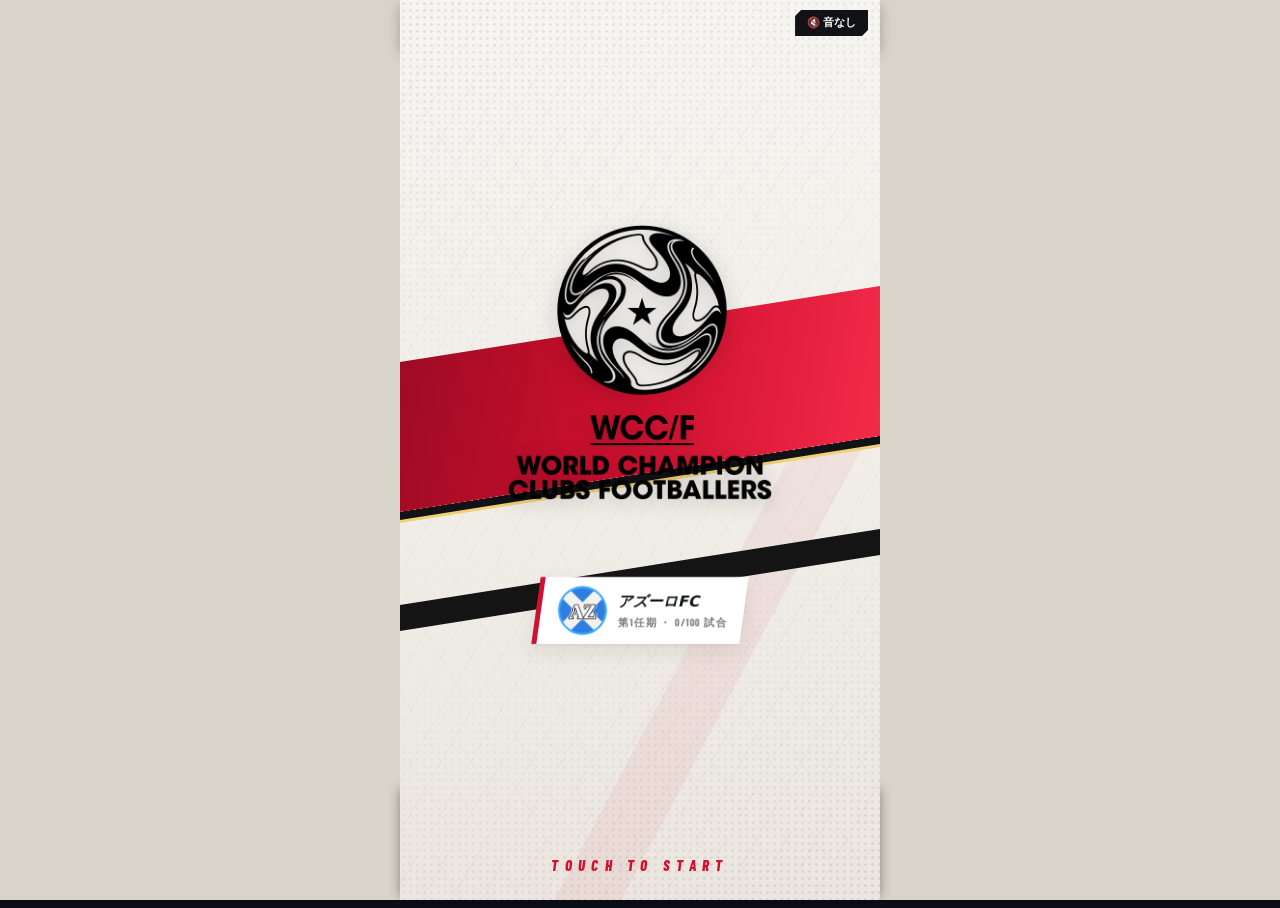
